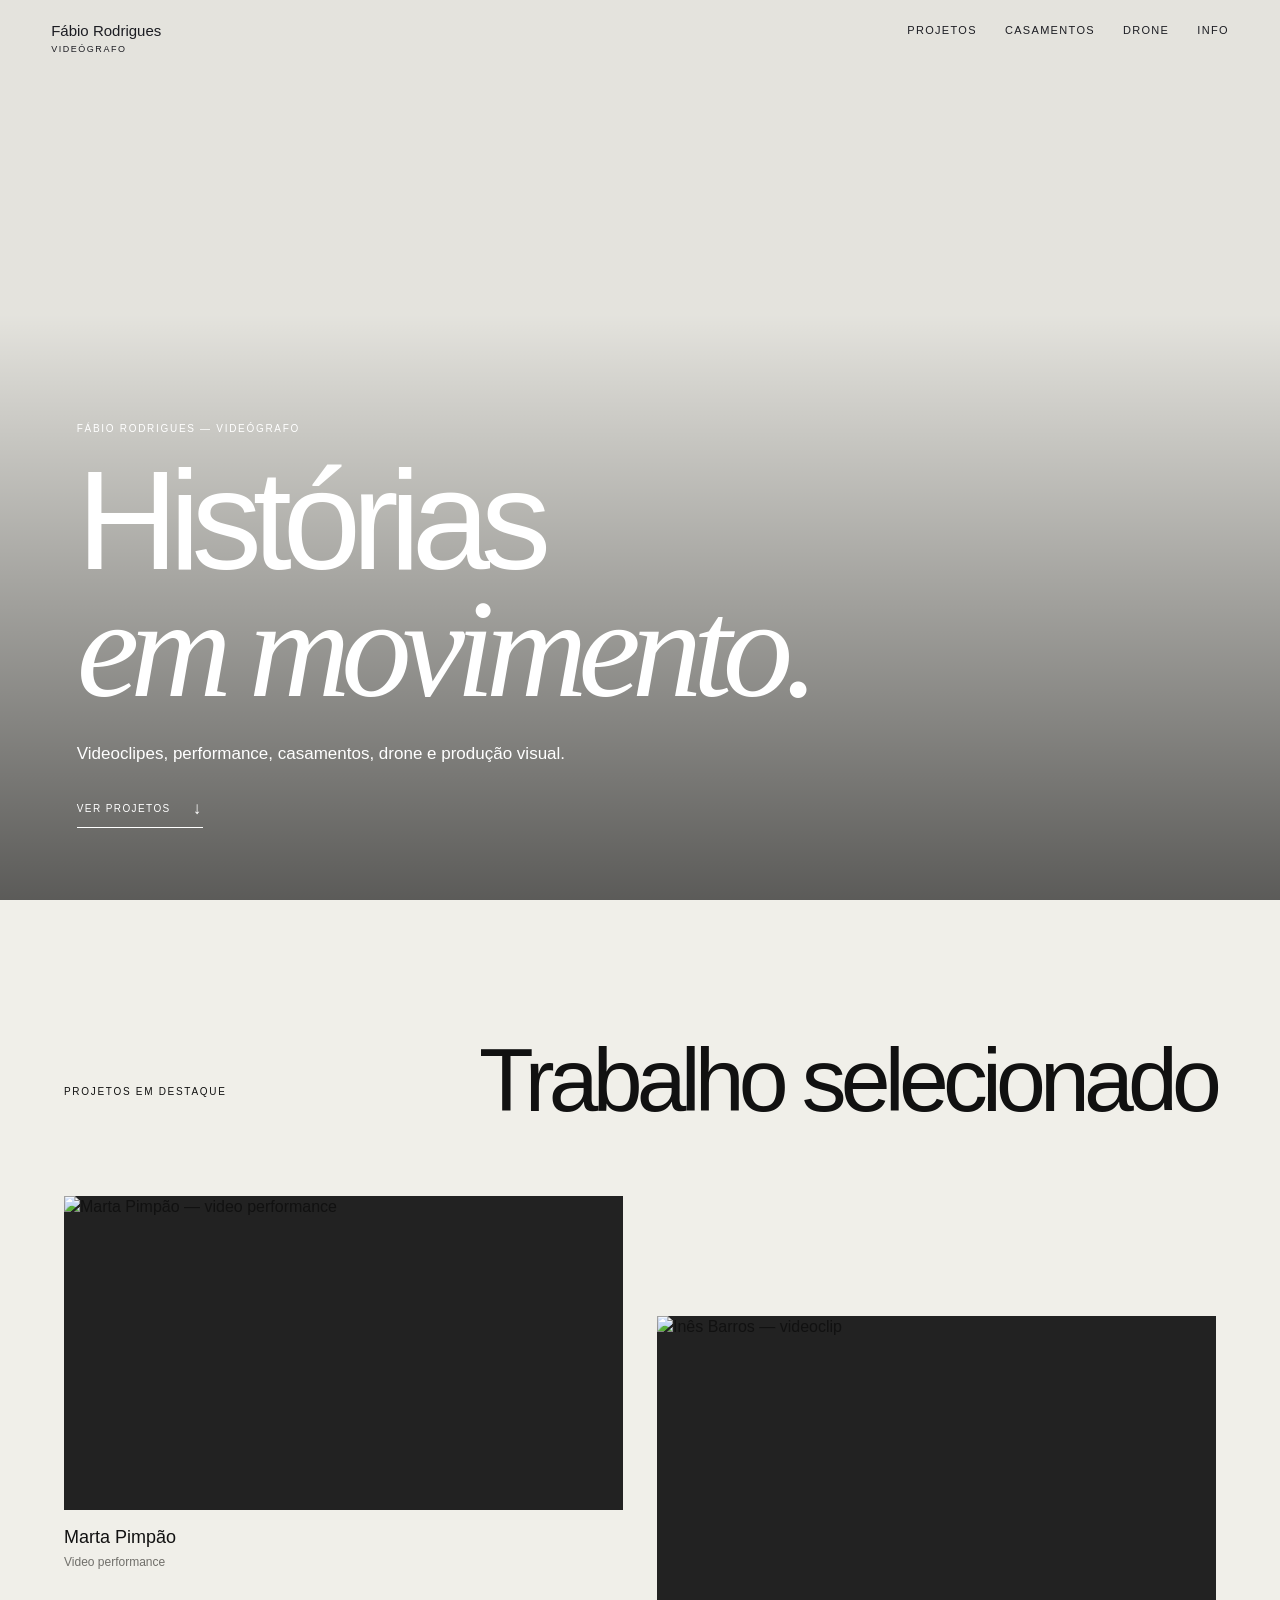
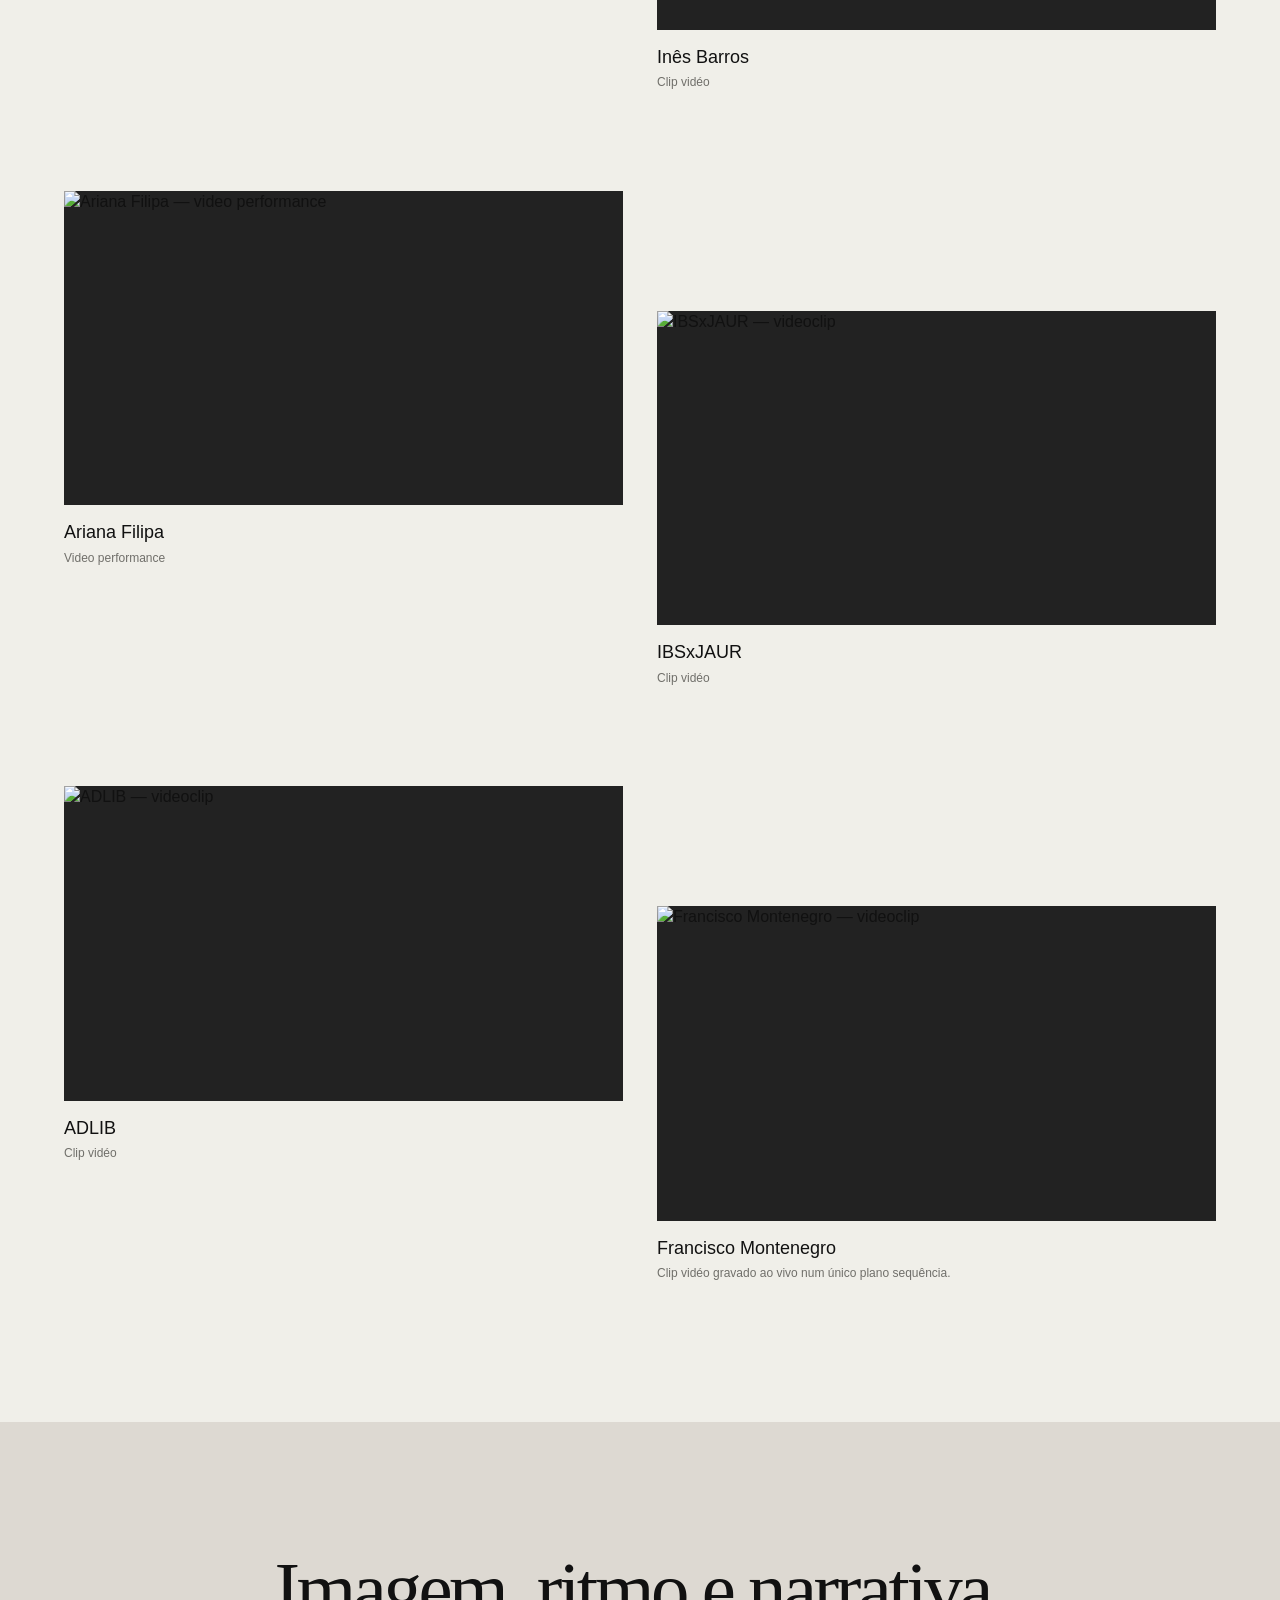
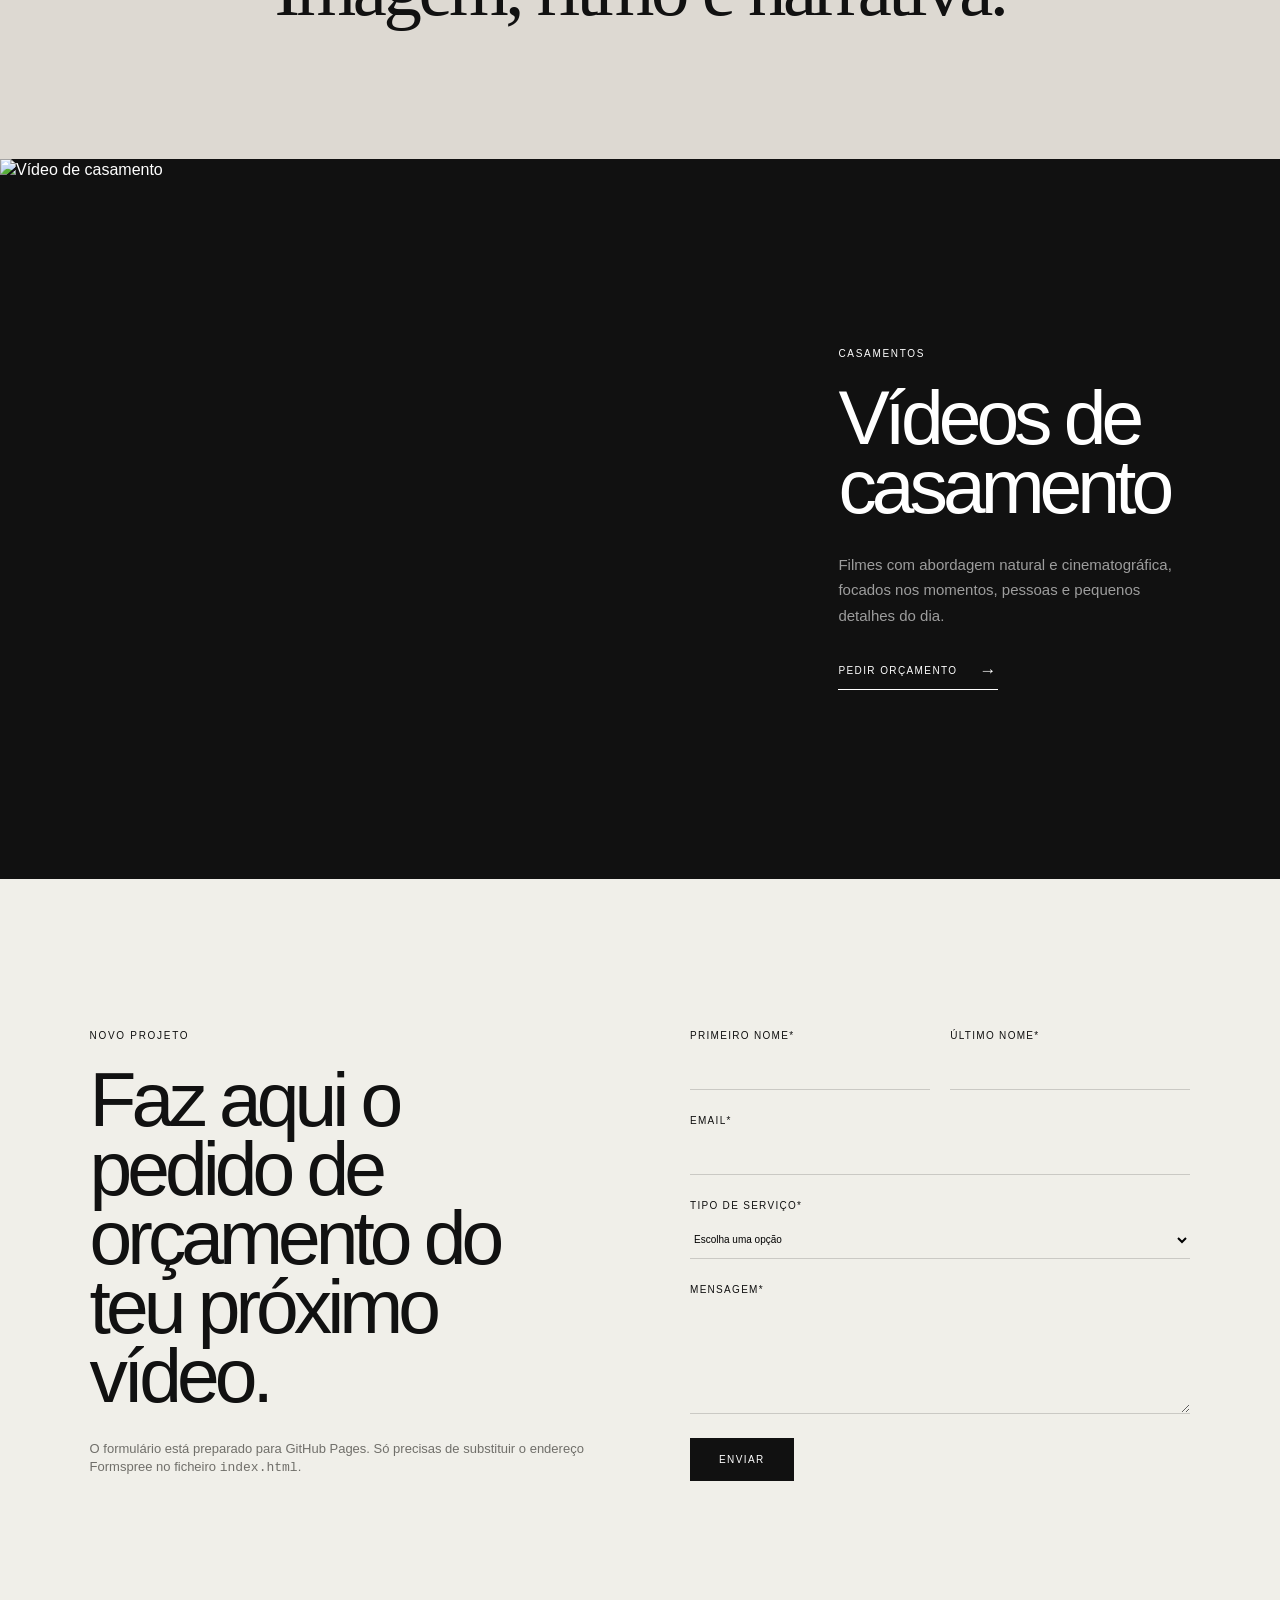
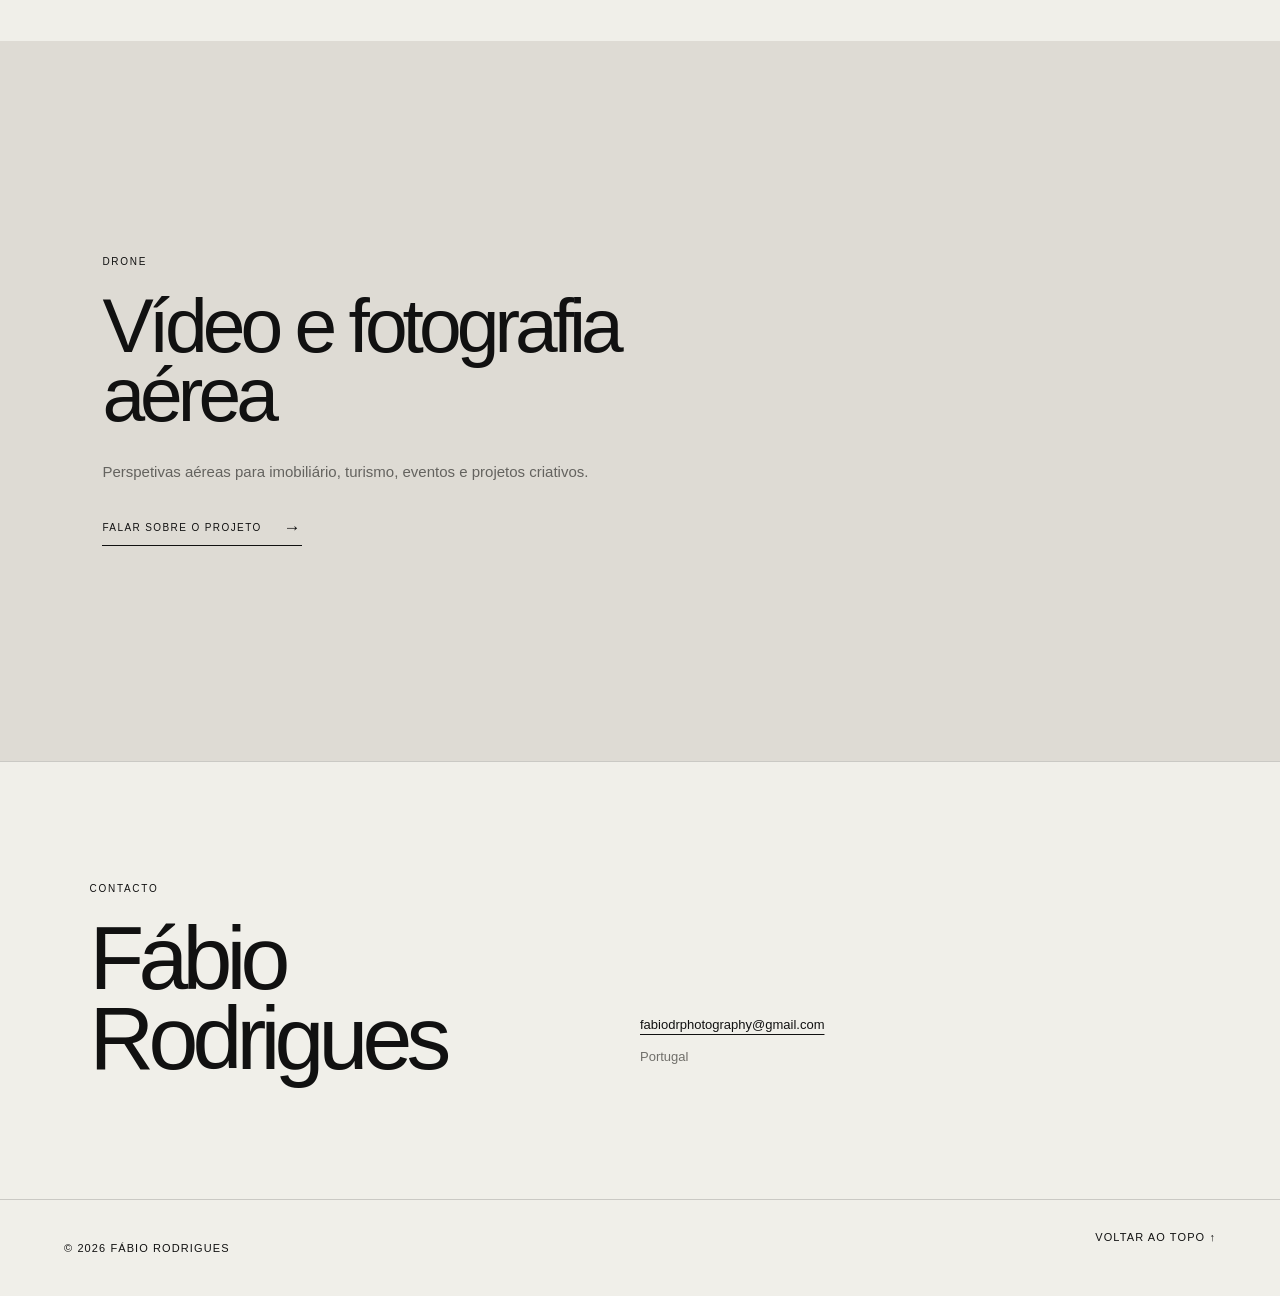
==== index.html @ bccacd93 "Add files via upload" ====
<!doctype html>
<html lang="pt">
<head>
  <meta charset="utf-8" />
  <meta name="viewport" content="width=device-width, initial-scale=1" />
  <meta name="description" content="Fábio Rodrigues — videógrafo e criador de conteúdos visuais." />
  <title>Fábio Rodrigues — Videógrafo</title>
  <link rel="stylesheet" href="assets/style.css" />
</head>
<body>
  <header class="site-header">
    <a class="brand" href="#top" aria-label="Fábio Rodrigues, início">
      <span>Fábio Rodrigues</span>
      <small>Videógrafo</small>
    </a>
    <button class="menu-toggle" aria-expanded="false" aria-label="Abrir menu">Menu</button>
    <nav class="nav" aria-label="Navegação principal">
      <a href="#projects">Projetos</a>
      <a href="#weddings">Casamentos</a>
      <a href="#drone">Drone</a>
      <a href="#info">Info</a>
    </nav>
  </header>

  <main id="top">
    <section class="hero">
      <div class="hero-media" role="img" aria-label="Imagem de destaque"></div>
      <div class="hero-overlay"></div>
      <div class="hero-copy">
        <p class="kicker">Fábio Rodrigues — Videógrafo</p>
        <h1>Histórias<br><em>em movimento.</em></h1>
        <p class="lead">Videoclipes, performance, casamentos, drone e produção visual.</p>
        <a class="arrow-link" href="#projects">Ver projetos <span>↓</span></a>
      </div>
    </section>

    <section class="section" id="projects">
      <div class="section-intro">
        <p class="kicker">Projetos em destaque</p>
        <h2>Trabalho selecionado</h2>
      </div>

      <div class="projects-grid">
        <article class="project-card">
          <a href="projects/marta-pimpao.html"><img src="https://static.wixstatic.com/media/f837dd_f10aa11c72df41f2b7e78cbe07110acb~mv2.jpg/v1/fill/w_980,h_551,al_c,q_85,enc_avif,quality_auto/danceposter_2.jpg" alt="Marta Pimpão — video performance" loading="lazy"></a>
          <div class="project-meta"><h3>Marta Pimpão</h3><p>Video performance</p></div>
        </article>

        <article class="project-card offset">
          <a href="projects/ines-barros.html"><img src="https://static.wixstatic.com/media/f837dd_8bc9c2d1e45c4d92a6ae3e2da017ebc8~mv2.jpg/v1/fill/w_980,h_551,al_c,q_85,enc_avif,quality_auto/Untitled_4_1_3.jpg" alt="Inês Barros — videoclip" loading="lazy"></a>
          <div class="project-meta"><h3>Inês Barros</h3><p>Clip vidéo</p></div>
        </article>

        <article class="project-card">
          <a href="projects/ariana.html"><img src="https://static.wixstatic.com/media/f837dd_0be737522e244d41b29b2e10b80c8cb0~mv2.jpg/v1/fill/w_980,h_517,al_c,q_85,enc_avif,quality_auto/ariana2.jpg" alt="Ariana Filipa — video performance" loading="lazy"></a>
          <div class="project-meta"><h3>Ariana Filipa</h3><p>Video performance</p></div>
        </article>

        <article class="project-card offset">
          <a href="projects/ibsxjaur.html"><img src="https://static.wixstatic.com/media/f837dd_e4c9c41f6bd54703b855f71c918c1dad~mv2.jpg/v1/fill/w_980,h_551,al_c,q_85,enc_avif,quality_auto/ibsxjaur2.jpg" alt="IBSxJAUR — videoclip" loading="lazy"></a>
          <div class="project-meta"><h3>IBSxJAUR</h3><p>Clip vidéo</p></div>
        </article>

        <article class="project-card">
          <a href="projects/adlib.html"><img src="https://static.wixstatic.com/media/f837dd_15294e754af449b793bbfe120b7760e0~mv2.jpg/v1/fill/w_980,h_551,al_c,q_85,enc_avif,quality_auto/Still%202024-11-05%20190110_5_20_17.jpg" alt="ADLIB — videoclip" loading="lazy"></a>
          <div class="project-meta"><h3>ADLIB</h3><p>Clip vidéo</p></div>
        </article>

        <article class="project-card offset">
          <a href="projects/francisco-montenegro.html"><img src="https://static.wixstatic.com/media/f837dd_4a66fb1ef2884fe6b79d0dfaefa20f96~mv2.jpg/v1/fill/w_980,h_551,al_c,q_85,enc_avif,quality_auto/Still%202024-09-24%20121033_1_3_7.jpg" alt="Francisco Montenegro — videoclip" loading="lazy"></a>
          <div class="project-meta"><h3>Francisco Montenegro</h3><p>Clip vidéo gravado ao vivo num único plano sequência.</p></div>
        </article>
      </div>
    </section>

    <section class="statement">
      <p>Imagem, ritmo e narrativa.</p>
    </section>

    <section class="split dark" id="weddings">
      <div class="split-media"><img src="https://static.wixstatic.com/media/f837dd_1fdccc7f5cf4486484de527c7f06bdea~mv2.jpg/v1/fill/w_980,h_551,al_c,q_85,enc_avif,quality_auto/1_4_2_1.jpg" alt="Vídeo de casamento" loading="lazy"></div>
      <div class="split-copy">
        <p class="kicker">Casamentos</p>
        <h2>Vídeos de casamento</h2>
        <p>Filmes com abordagem natural e cinematográfica, focados nos momentos, pessoas e pequenos detalhes do dia.</p>
        <a class="arrow-link" href="#contact">Pedir orçamento <span>→</span></a>
      </div>
    </section>

    <section class="contact" id="contact">
      <div>
        <p class="kicker">Novo projeto</p>
        <h2>Faz aqui o pedido de orçamento do teu próximo vídeo.</h2>
        <p class="muted">O formulário está preparado para GitHub Pages. Só precisas de substituir o endereço Formspree no ficheiro <code>index.html</code>.</p>
      </div>
      <form action="https://formspree.io/f/REPLACE_ME" method="POST">
        <div class="form-grid">
          <label>Primeiro nome*<input name="first_name" required></label>
          <label>Último nome*<input name="last_name" required></label>
        </div>
        <label>Email*<input name="email" type="email" required></label>
        <label>Tipo de serviço*
          <select name="service" required><option value="">Escolha uma opção</option><option>Videoclipe</option><option>Casamento</option><option>Drone</option><option>Fotografia</option><option>Outro</option></select>
        </label>
        <label>Mensagem*<textarea name="message" rows="6" required></textarea></label>
        <button type="submit">Enviar</button>
      </form>
    </section>

    <section class="split light" id="drone">
      <div class="split-copy">
        <p class="kicker">Drone</p>
        <h2>Vídeo e fotografia aérea</h2>
        <p>Perspetivas aéreas para imobiliário, turismo, eventos e projetos criativos.</p>
        <a class="arrow-link" href="#contact">Falar sobre o projeto <span>→</span></a>
      </div>
      <div class="split-media drone-media"></div>
    </section>

    <section class="info" id="info">
      <div><p class="kicker">Contacto</p><h2>Fábio Rodrigues</h2></div>
      <div class="info-details">
        <a href="mailto:fabiodrphotography@gmail.com">fabiodrphotography@gmail.com</a>
        <p>Portugal</p>
      </div>
    </section>
  </main>

  <footer>
    <p>© <span id="year"></span> Fábio Rodrigues</p>
    <a href="#top">Voltar ao topo ↑</a>
  </footer>
  <script src="assets/script.js"></script>
</body>
</html>
---- assets/style.css ----
:root{--bg:#f0efe9;--ink:#111;--muted:#706f6a;--line:rgba(17,17,17,.17);--max:1500px}*{box-sizing:border-box}html{scroll-behavior:smooth}body{margin:0;background:var(--bg);color:var(--ink);font-family:Arial,Helvetica,sans-serif;line-height:1.4}a{color:inherit;text-decoration:none}img{display:block;width:100%;height:100%;object-fit:cover}.site-header{position:fixed;top:0;left:0;width:100%;z-index:20;padding:23px 4vw;display:flex;justify-content:space-between;align-items:flex-start;color:#fff;mix-blend-mode:difference}.brand{display:flex;flex-direction:column;font-size:15px;line-height:1}.brand small{font-size:9px;letter-spacing:.17em;text-transform:uppercase;margin-top:7px}.nav{display:flex;gap:28px;font-size:11px;text-transform:uppercase;letter-spacing:.12em}.nav a:hover{opacity:.55}.menu-toggle{display:none;border:0;background:none;color:inherit;text-transform:uppercase;letter-spacing:.12em}.hero{position:relative;height:100svh;min-height:650px;color:#fff;display:flex;align-items:flex-end;overflow:hidden}.hero-media{position:absolute;inset:0;background:url('https://static.wixstatic.com/media/f837dd_e4c9c41f6bd54703b855f71c918c1dad~mv2.jpg/v1/fill/w_1920,h_1080,al_c,q_90,enc_avif,quality_auto/ibsxjaur2.jpg') center/cover no-repeat;transform:scale(1.02)}.hero-overlay{position:absolute;inset:0;background:linear-gradient(to top,rgba(0,0,0,.62),rgba(0,0,0,.05) 65%)}.hero-copy{position:relative;z-index:2;padding:0 6vw 8vh;max-width:1050px}.kicker{font-size:10px;text-transform:uppercase;letter-spacing:.17em;margin:0 0 22px}.hero h1,.section-intro h2,.split h2,.contact h2,.info h2{font-weight:500;letter-spacing:-.065em;line-height:.9;margin:0}.hero h1{font-size:clamp(64px,11vw,164px)}.hero h1 em{font-family:Georgia,serif;font-weight:400}.lead{font-size:17px;max-width:500px;margin:30px 0}.arrow-link{display:inline-flex;gap:22px;align-items:center;border-bottom:1px solid currentColor;padding:0 0 6px;font-size:10px;text-transform:uppercase;letter-spacing:.14em}.arrow-link span{font-size:17px}.section{max-width:var(--max);margin:auto;padding:140px 5vw}.section-intro{display:flex;justify-content:space-between;align-items:flex-end;gap:40px;margin-bottom:75px}.section-intro h2{font-size:clamp(52px,7vw,105px);max-width:900px}.projects-grid{display:grid;grid-template-columns:1fr 1fr;gap:100px 34px}.project-card a{display:block;aspect-ratio:16/9;overflow:hidden;background:#222}.project-card img{transition:transform .7s cubic-bezier(.2,.7,.2,1)}.project-card:hover img{transform:scale(1.025)}.project-card.offset{margin-top:120px}.project-meta{padding-top:15px}.project-meta h3{font-size:18px;font-weight:500;margin:0 0 4px}.project-meta p{font-size:12px;color:var(--muted);margin:0}.statement{padding:130px 7vw;background:#ddd9d2;text-align:center}.statement p{font:400 clamp(38px,6vw,88px)/1 Georgia,serif;letter-spacing:-.045em;margin:0}.split{min-height:720px;display:grid;grid-template-columns:1.15fr .85fr}.split.dark{background:#111;color:#fff}.split.light{background:#dedbd4}.split-media{min-height:600px}.split-copy{padding:10vw 8vw;align-self:center}.split h2{font-size:clamp(52px,6vw,92px)}.split-copy>p:not(.kicker){font-size:15px;line-height:1.7;max-width:500px;margin:30px 0;color:#9d9d9d}.split.light .split-copy>p:not(.kicker){color:#64635f}.drone-media{background:url('https://static.wixstatic.com/media/f837dd_17b5b2cf69334fa78a07416379df18b1f000.jpg/v1/fill/w_1600,h_900,al_c,q_85,enc_avif,quality_auto/f837dd_17b5b2cf69334fa78a07416379df18b1f000.jpg') center/cover no-repeat}.contact{max-width:var(--max);margin:auto;padding:150px 7vw;display:grid;grid-template-columns:1fr 1fr;gap:100px}.contact h2{font-size:clamp(48px,6vw,90px)}.muted{color:var(--muted);max-width:600px;margin-top:30px;font-size:13px}.contact form{display:grid;gap:24px;align-self:start}.form-grid{display:grid;grid-template-columns:1fr 1fr;gap:20px}label{display:grid;gap:8px;font-size:10px;text-transform:uppercase;letter-spacing:.13em}input,select,textarea{width:100%;border:0;border-bottom:1px solid var(--line);background:transparent;padding:12px 0;font:inherit;outline:none;border-radius:0}input:focus,select:focus,textarea:focus{border-bottom-color:#111}textarea{resize:vertical}button[type=submit]{justify-self:start;border:1px solid #111;background:#111;color:#fff;padding:15px 28px;text-transform:uppercase;letter-spacing:.14em;font-size:10px;cursor:pointer}.info{padding:120px 7vw;display:grid;grid-template-columns:1fr 1fr;border-top:1px solid var(--line)}.info h2{font-size:clamp(52px,7vw,100px)}.info-details{align-self:end;font-size:13px}.info-details a{text-decoration:underline;text-underline-offset:5px}.info-details p{color:var(--muted)}footer{padding:30px 5vw;border-top:1px solid var(--line);display:flex;justify-content:space-between;font-size:11px;text-transform:uppercase;letter-spacing:.1em}@media(max-width:800px){.site-header{padding:18px 5vw}.menu-toggle{display:block}.nav{display:none;position:absolute;right:5vw;top:58px;flex-direction:column;background:#111;color:#fff;padding:18px;mix-blend-mode:normal}.nav.open{display:flex}.hero-copy{padding:0 5vw 7vh}.hero h1{font-size:clamp(57px,18vw,95px)}.section{padding:90px 5vw}.section-intro{display:block;margin-bottom:45px}.section-intro h2{margin-top:20px}.projects-grid{grid-template-columns:1fr;gap:55px}.project-card.offset{margin-top:0}.split{grid-template-columns:1fr}.split-media{min-height:55vh}.split-copy{padding:80px 7vw}.contact{grid-template-columns:1fr;gap:65px;padding:90px 7vw}.form-grid{grid-template-columns:1fr}.info{grid-template-columns:1fr;gap:45px;padding:80px 7vw}footer{flex-direction:column;gap:10px}}
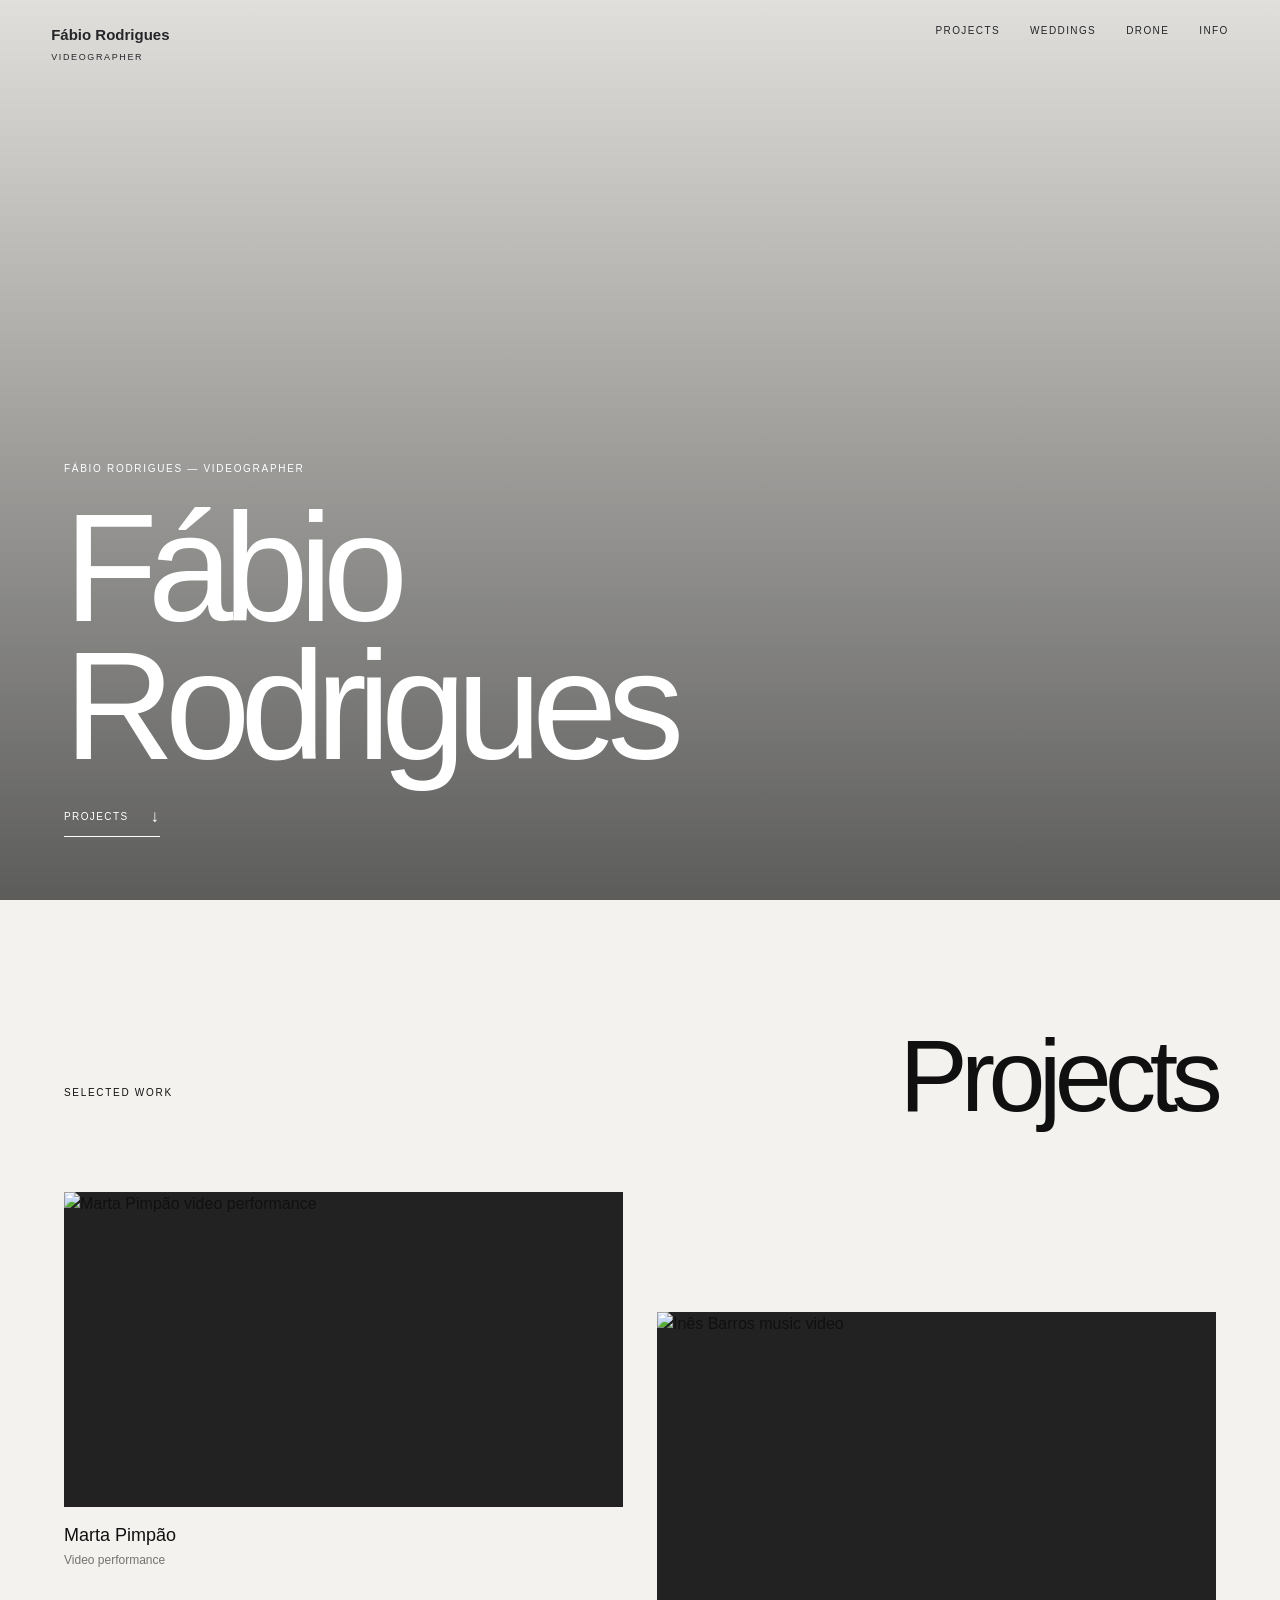
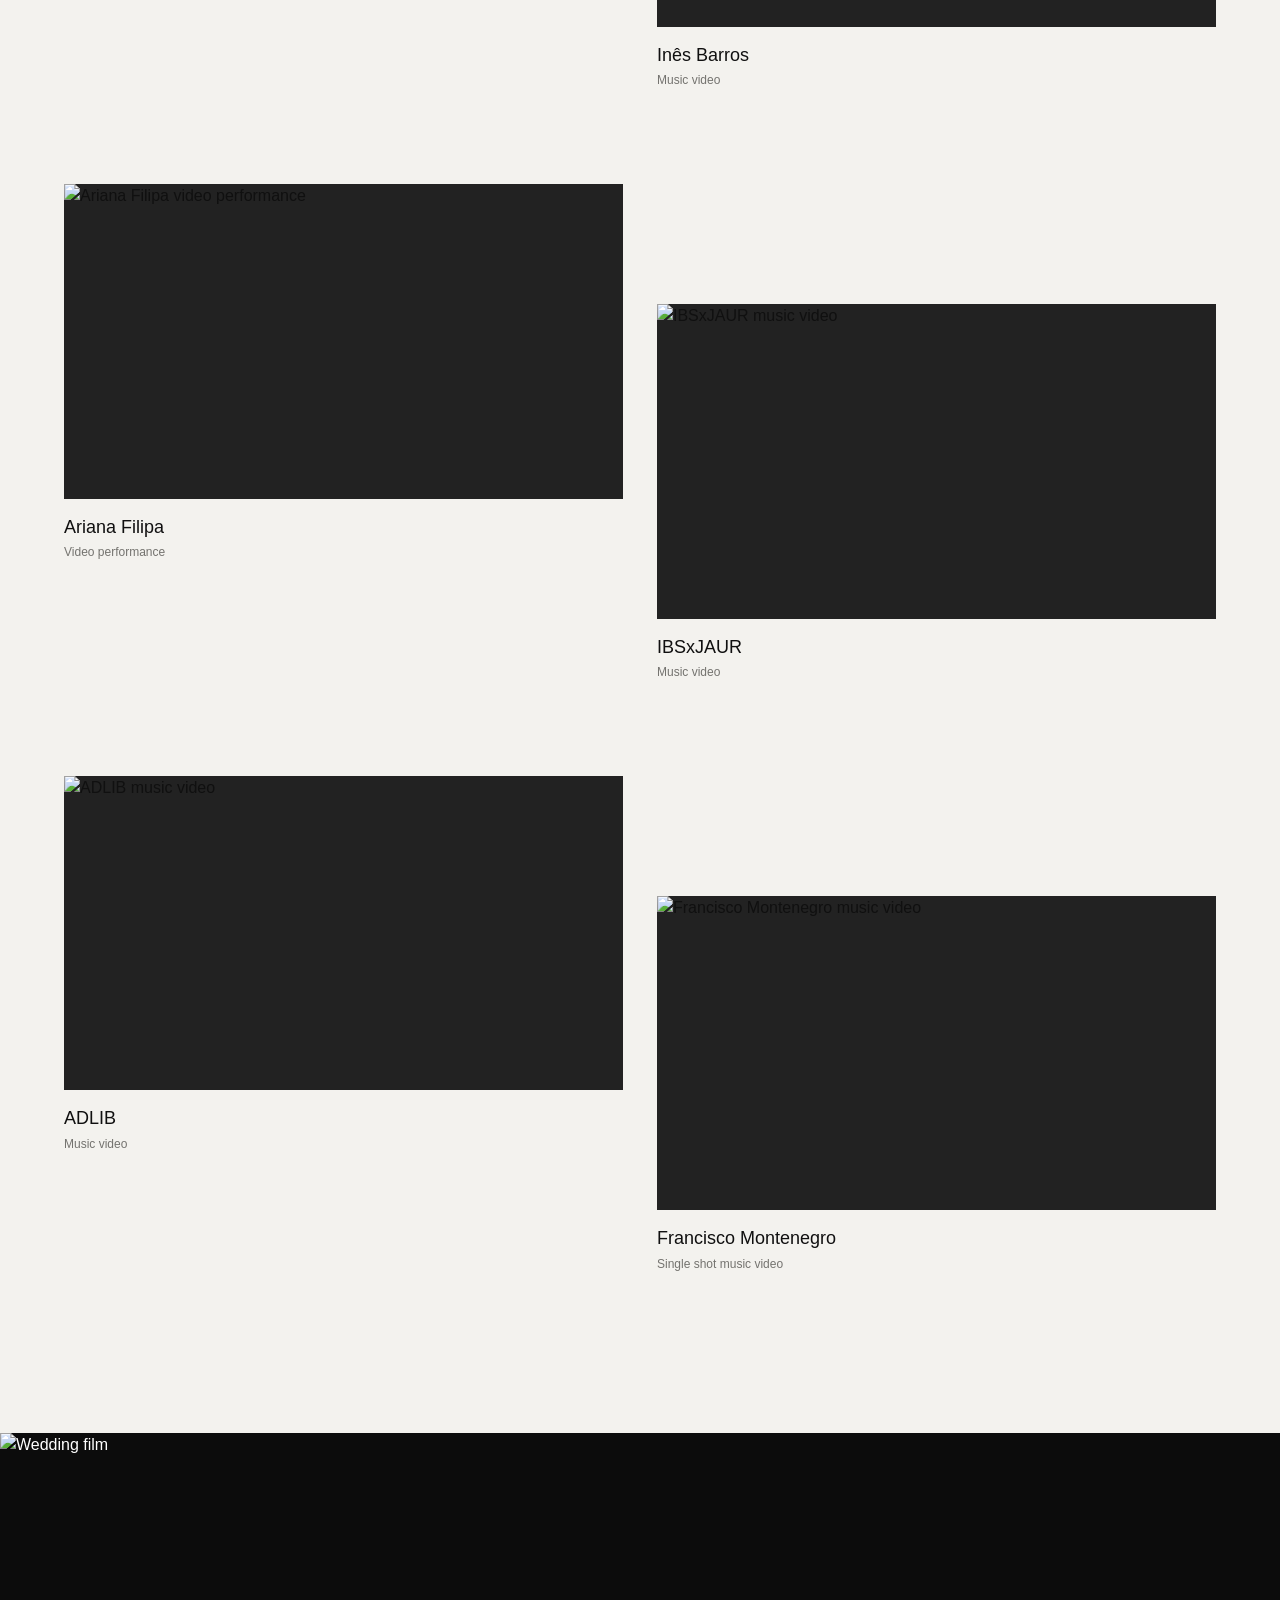
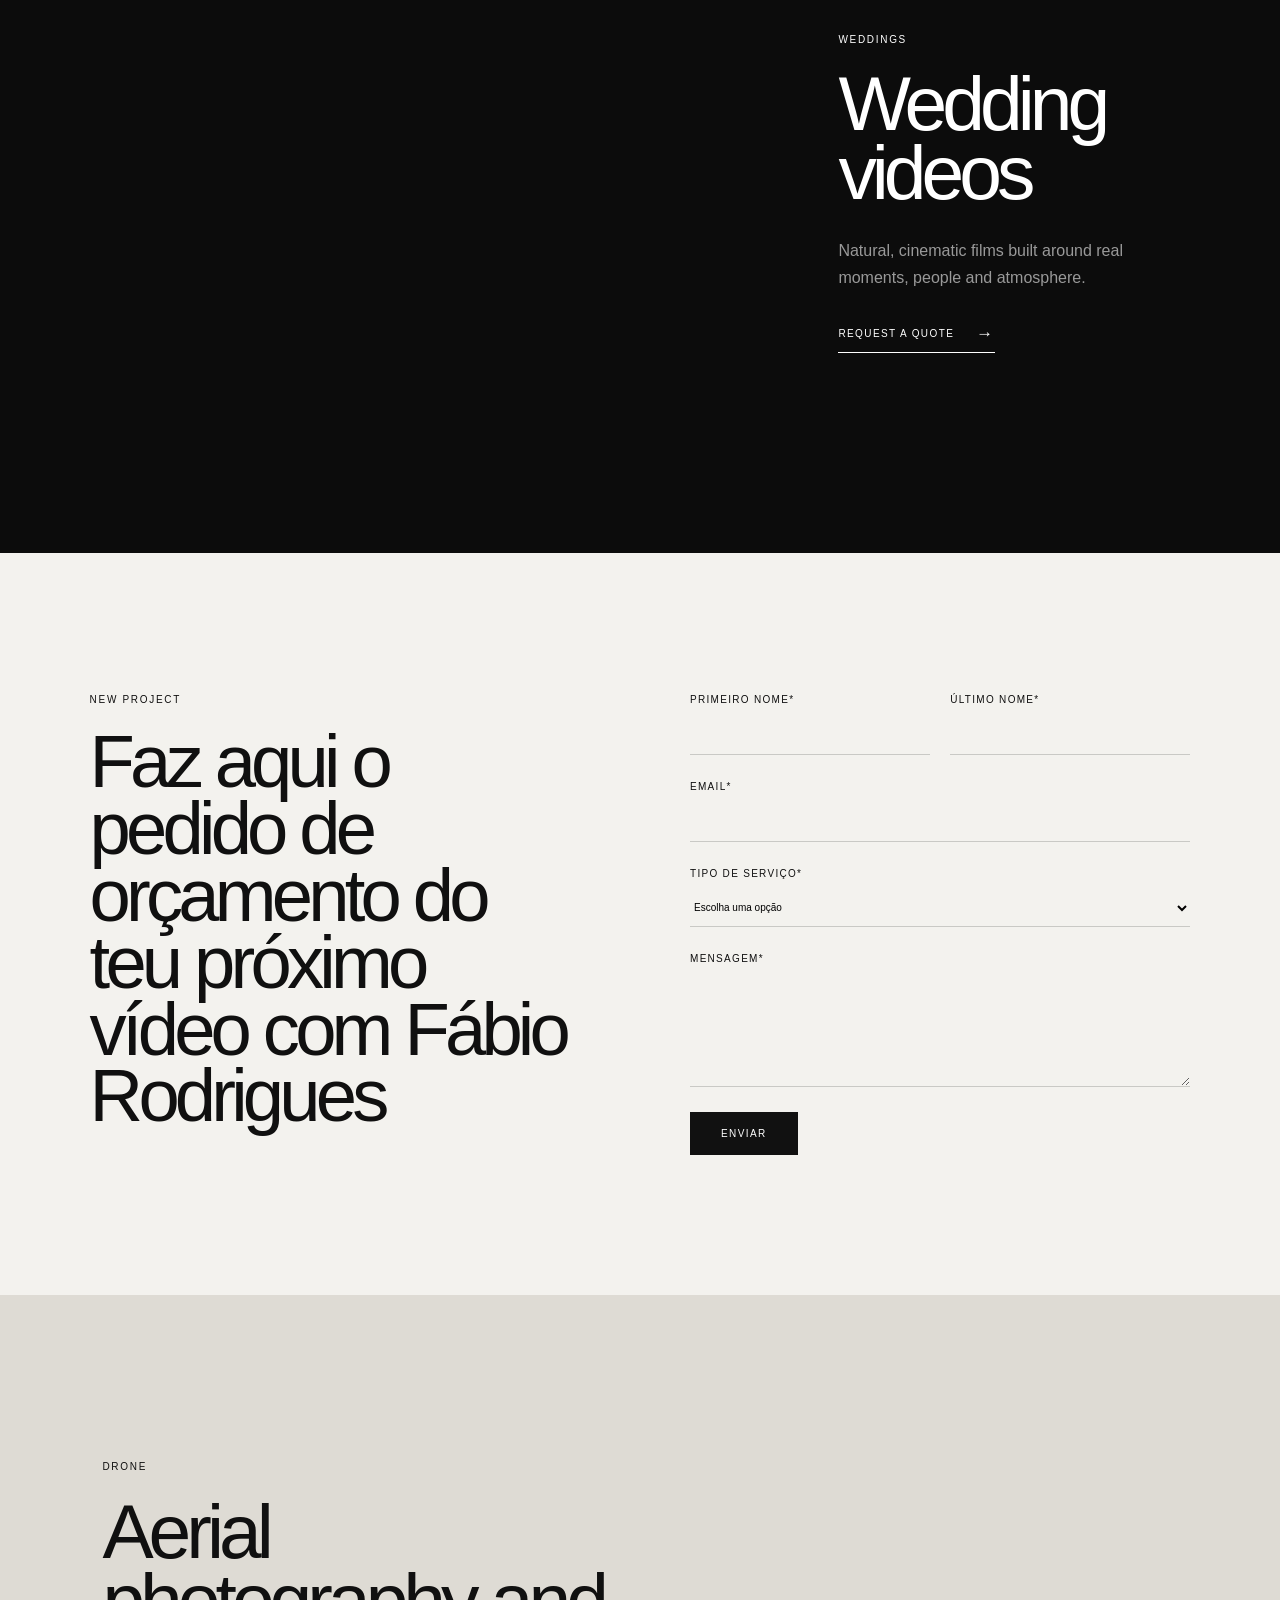
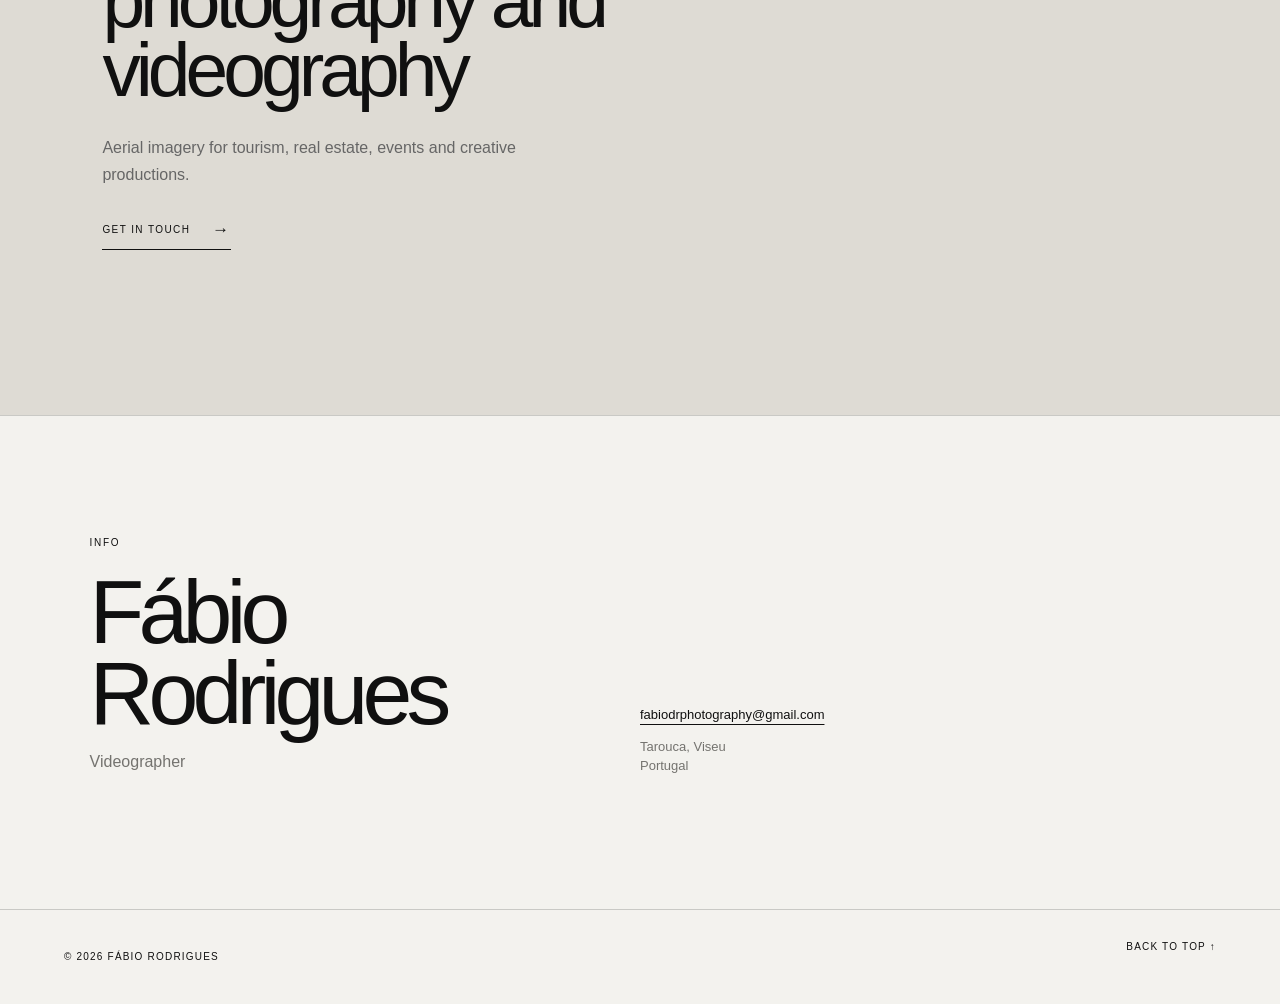
==== commit 1f00b1a0: "Add files via upload" ====
--- a/index.html
+++ b/index.html
@@ -1,135 +1,149 @@
 <!doctype html>
-<html lang="pt">
+<html lang="en">
 <head>
-  <meta charset="utf-8" />
-  <meta name="viewport" content="width=device-width, initial-scale=1" />
-  <meta name="description" content="Fábio Rodrigues — videógrafo e criador de conteúdos visuais." />
-  <title>Fábio Rodrigues — Videógrafo</title>
-  <link rel="stylesheet" href="assets/style.css" />
+  <meta charset="utf-8">
+  <meta name="viewport" content="width=device-width, initial-scale=1">
+  <meta name="description" content="Fábio Rodrigues — professional videographer. Music videos, performance, weddings and aerial imagery.">
+  <meta name="theme-color" content="#0b0b0b">
+  <title>Fábio Rodrigues — Videographer</title>
+  <link rel="stylesheet" href="assets/style.css">
 </head>
 <body>
-  <header class="site-header">
-    <a class="brand" href="#top" aria-label="Fábio Rodrigues, início">
-      <span>Fábio Rodrigues</span>
-      <small>Videógrafo</small>
-    </a>
-    <button class="menu-toggle" aria-expanded="false" aria-label="Abrir menu">Menu</button>
-    <nav class="nav" aria-label="Navegação principal">
-      <a href="#projects">Projetos</a>
-      <a href="#weddings">Casamentos</a>
-      <a href="#drone">Drone</a>
-      <a href="#info">Info</a>
-    </nav>
-  </header>
+<header class="site-header">
+  <a class="brand" href="#top"><strong>Fábio Rodrigues</strong><span>Videographer</span></a>
+  <button class="menu-toggle" type="button" aria-label="Open menu" aria-expanded="false">Menu</button>
+  <nav class="nav">
+    <a href="#projects">Projects</a>
+    <a href="#weddings">Weddings</a>
+    <a href="#drone">Drone</a>
+    <a href="#info">Info</a>
+  </nav>
+</header>
 
-  <main id="top">
-    <section class="hero">
-      <div class="hero-media" role="img" aria-label="Imagem de destaque"></div>
-      <div class="hero-overlay"></div>
-      <div class="hero-copy">
-        <p class="kicker">Fábio Rodrigues — Videógrafo</p>
-        <h1>Histórias<br><em>em movimento.</em></h1>
-        <p class="lead">Videoclipes, performance, casamentos, drone e produção visual.</p>
-        <a class="arrow-link" href="#projects">Ver projetos <span>↓</span></a>
+<main id="top">
+  <section class="hero">
+    <div class="hero-media"></div>
+    <div class="hero-shade"></div>
+    <div class="hero-title">
+      <p class="eyebrow">Fábio Rodrigues — Videographer</p>
+      <h1>Fábio<br>Rodrigues</h1>
+      <a href="#projects" class="line-link">Projects <span>↓</span></a>
+    </div>
+  </section>
+
+  <section class="section projects" id="projects">
+    <div class="section-head">
+      <p class="eyebrow">Selected work</p>
+      <h2>Projects</h2>
+    </div>
+
+    <div class="project-grid">
+      <article class="project">
+        <a href="projects/marta-pimpao.html" class="project-image">
+          <img src="https://static.wixstatic.com/media/f837dd_f10aa11c72df41f2b7e78cbe07110acb~mv2.jpg/v1/fill/w_980,h_551,al_c,q_85,enc_avif,quality_auto/danceposter_2.jpg" alt="Marta Pimpão video performance">
+        </a>
+        <div class="meta"><h3>Marta Pimpão</h3><p>Video performance</p></div>
+      </article>
+
+      <article class="project project-offset">
+        <a href="projects/ines-barros.html" class="project-image">
+          <img src="https://static.wixstatic.com/media/f837dd_8bc9c2d1e45c4d92a6ae3e2da017ebc8~mv2.jpg/v1/fill/w_980,h_551,al_c,q_85,enc_avif,quality_auto/Untitled_4_1_3.jpg" alt="Inês Barros music video">
+        </a>
+        <div class="meta"><h3>Inês Barros</h3><p>Music video</p></div>
+      </article>
+
+      <article class="project">
+        <a href="projects/ariana.html" class="project-image">
+          <img src="https://static.wixstatic.com/media/f837dd_0be737522e244d41b29b2e10b80c8cb0~mv2.jpg/v1/fill/w_980,h_517,al_c,q_85,enc_avif,quality_auto/ariana2.jpg" alt="Ariana Filipa video performance">
+        </a>
+        <div class="meta"><h3>Ariana Filipa</h3><p>Video performance</p></div>
+      </article>
+
+      <article class="project project-offset">
+        <a href="projects/ibsxjaur.html" class="project-image">
+          <img src="https://static.wixstatic.com/media/f837dd_e4c9c41f6bd54703b855f71c918c1dad~mv2.jpg/v1/fill/w_980,h_551,al_c,q_85,enc_avif,quality_auto/ibsxjaur2.jpg" alt="IBSxJAUR music video">
+        </a>
+        <div class="meta"><h3>IBSxJAUR</h3><p>Music video</p></div>
+      </article>
+
+      <article class="project">
+        <a href="projects/adlib.html" class="project-image">
+          <img src="https://static.wixstatic.com/media/f837dd_15294e754af449b793bbfe120b7760e0~mv2.jpg/v1/fill/w_980,h_551,al_c,q_85,enc_avif,quality_auto/Still%202024-11-05%20190110_5_20_17.jpg" alt="ADLIB music video">
+        </a>
+        <div class="meta"><h3>ADLIB</h3><p>Music video</p></div>
+      </article>
+
+      <article class="project project-offset">
+        <a href="projects/francisco-montenegro.html" class="project-image">
+          <img src="https://static.wixstatic.com/media/f837dd_4a66fb1ef2884fe6b79d0dfaefa20f96~mv2.jpg/v1/fill/w_980,h_551,al_c,q_85,enc_avif,quality_auto/Still%202024-09-24%20121033_1_3_7.jpg" alt="Francisco Montenegro music video">
+        </a>
+        <div class="meta"><h3>Francisco Montenegro</h3><p>Single shot music video</p></div>
+      </article>
+    </div>
+  </section>
+
+  <section class="wide-section dark" id="weddings">
+    <div class="wide-image">
+      <img src="https://static.wixstatic.com/media/f837dd_1fdccc7f5cf4486484de527c7f06bdea~mv2.jpg/v1/fill/w_980,h_551,al_c,q_85,enc_avif,quality_auto/1_4_2_1.jpg" alt="Wedding film">
+    </div>
+    <div class="wide-copy">
+      <p class="eyebrow">Weddings</p>
+      <h2>Wedding videos</h2>
+      <p>Natural, cinematic films built around real moments, people and atmosphere.</p>
+      <a href="#contact" class="line-link">Request a quote <span>→</span></a>
+    </div>
+  </section>
+
+  <section class="quote-section" id="contact">
+    <div class="quote-title">
+      <p class="eyebrow">New project</p>
+      <h2>Faz aqui o pedido de orçamento do teu próximo vídeo com Fábio Rodrigues</h2>
+    </div>
+    <form action="https://formspree.io/f/REPLACE_ME" method="POST">
+      <div class="two-cols">
+        <label>Primeiro nome*<input name="first_name" required></label>
+        <label>Último nome*<input name="last_name" required></label>
       </div>
-    </section>
+      <label>Email*<input name="email" type="email" required></label>
+      <label>Tipo de serviço*
+        <select name="service" required>
+          <option value="">Escolha uma opção</option>
+          <option>Videoclipe</option>
+          <option>Casamento</option>
+          <option>Drone</option>
+          <option>Fotografia</option>
+          <option>Outro</option>
+        </select>
+      </label>
+      <label>Mensagem*<textarea name="message" rows="6" required></textarea></label>
+      <button type="submit">Enviar</button>
+    </form>
+  </section>
 
-    <section class="section" id="projects">
-      <div class="section-intro">
-        <p class="kicker">Projetos em destaque</p>
-        <h2>Trabalho selecionado</h2>
-      </div>
+  <section class="wide-section light" id="drone">
+    <div class="wide-copy">
+      <p class="eyebrow">Drone</p>
+      <h2>Aerial photography and videography</h2>
+      <p>Aerial imagery for tourism, real estate, events and creative productions.</p>
+      <a href="#contact" class="line-link">Get in touch <span>→</span></a>
+    </div>
+    <div class="drone-image"></div>
+  </section>
 
-      <div class="projects-grid">
-        <article class="project-card">
-          <a href="projects/marta-pimpao.html"><img src="https://static.wixstatic.com/media/f837dd_f10aa11c72df41f2b7e78cbe07110acb~mv2.jpg/v1/fill/w_980,h_551,al_c,q_85,enc_avif,quality_auto/danceposter_2.jpg" alt="Marta Pimpão — video performance" loading="lazy"></a>
-          <div class="project-meta"><h3>Marta Pimpão</h3><p>Video performance</p></div>
-        </article>
+  <section class="info" id="info">
+    <div><p class="eyebrow">Info</p><h2>Fábio Rodrigues</h2><p class="role">Videographer</p></div>
+    <div class="contact-details">
+      <a href="mailto:fabiodrphotography@gmail.com">fabiodrphotography@gmail.com</a>
+      <p>Tarouca, Viseu<br>Portugal</p>
+    </div>
+  </section>
+</main>
 
-        <article class="project-card offset">
-          <a href="projects/ines-barros.html"><img src="https://static.wixstatic.com/media/f837dd_8bc9c2d1e45c4d92a6ae3e2da017ebc8~mv2.jpg/v1/fill/w_980,h_551,al_c,q_85,enc_avif,quality_auto/Untitled_4_1_3.jpg" alt="Inês Barros — videoclip" loading="lazy"></a>
-          <div class="project-meta"><h3>Inês Barros</h3><p>Clip vidéo</p></div>
-        </article>
+<footer>
+  <p>© <span id="year"></span> Fábio Rodrigues</p>
+  <a href="#top">Back to top ↑</a>
+</footer>
 
-        <article class="project-card">
-          <a href="projects/ariana.html"><img src="https://static.wixstatic.com/media/f837dd_0be737522e244d41b29b2e10b80c8cb0~mv2.jpg/v1/fill/w_980,h_517,al_c,q_85,enc_avif,quality_auto/ariana2.jpg" alt="Ariana Filipa — video performance" loading="lazy"></a>
-          <div class="project-meta"><h3>Ariana Filipa</h3><p>Video performance</p></div>
-        </article>
-
-        <article class="project-card offset">
-          <a href="projects/ibsxjaur.html"><img src="https://static.wixstatic.com/media/f837dd_e4c9c41f6bd54703b855f71c918c1dad~mv2.jpg/v1/fill/w_980,h_551,al_c,q_85,enc_avif,quality_auto/ibsxjaur2.jpg" alt="IBSxJAUR — videoclip" loading="lazy"></a>
-          <div class="project-meta"><h3>IBSxJAUR</h3><p>Clip vidéo</p></div>
-        </article>
-
-        <article class="project-card">
-          <a href="projects/adlib.html"><img src="https://static.wixstatic.com/media/f837dd_15294e754af449b793bbfe120b7760e0~mv2.jpg/v1/fill/w_980,h_551,al_c,q_85,enc_avif,quality_auto/Still%202024-11-05%20190110_5_20_17.jpg" alt="ADLIB — videoclip" loading="lazy"></a>
-          <div class="project-meta"><h3>ADLIB</h3><p>Clip vidéo</p></div>
-        </article>
-
-        <article class="project-card offset">
-          <a href="projects/francisco-montenegro.html"><img src="https://static.wixstatic.com/media/f837dd_4a66fb1ef2884fe6b79d0dfaefa20f96~mv2.jpg/v1/fill/w_980,h_551,al_c,q_85,enc_avif,quality_auto/Still%202024-09-24%20121033_1_3_7.jpg" alt="Francisco Montenegro — videoclip" loading="lazy"></a>
-          <div class="project-meta"><h3>Francisco Montenegro</h3><p>Clip vidéo gravado ao vivo num único plano sequência.</p></div>
-        </article>
-      </div>
-    </section>
-
-    <section class="statement">
-      <p>Imagem, ritmo e narrativa.</p>
-    </section>
-
-    <section class="split dark" id="weddings">
-      <div class="split-media"><img src="https://static.wixstatic.com/media/f837dd_1fdccc7f5cf4486484de527c7f06bdea~mv2.jpg/v1/fill/w_980,h_551,al_c,q_85,enc_avif,quality_auto/1_4_2_1.jpg" alt="Vídeo de casamento" loading="lazy"></div>
-      <div class="split-copy">
-        <p class="kicker">Casamentos</p>
-        <h2>Vídeos de casamento</h2>
-        <p>Filmes com abordagem natural e cinematográfica, focados nos momentos, pessoas e pequenos detalhes do dia.</p>
-        <a class="arrow-link" href="#contact">Pedir orçamento <span>→</span></a>
-      </div>
-    </section>
-
-    <section class="contact" id="contact">
-      <div>
-        <p class="kicker">Novo projeto</p>
-        <h2>Faz aqui o pedido de orçamento do teu próximo vídeo.</h2>
-        <p class="muted">O formulário está preparado para GitHub Pages. Só precisas de substituir o endereço Formspree no ficheiro <code>index.html</code>.</p>
-      </div>
-      <form action="https://formspree.io/f/REPLACE_ME" method="POST">
-        <div class="form-grid">
-          <label>Primeiro nome*<input name="first_name" required></label>
-          <label>Último nome*<input name="last_name" required></label>
-        </div>
-        <label>Email*<input name="email" type="email" required></label>
-        <label>Tipo de serviço*
-          <select name="service" required><option value="">Escolha uma opção</option><option>Videoclipe</option><option>Casamento</option><option>Drone</option><option>Fotografia</option><option>Outro</option></select>
-        </label>
-        <label>Mensagem*<textarea name="message" rows="6" required></textarea></label>
-        <button type="submit">Enviar</button>
-      </form>
-    </section>
-
-    <section class="split light" id="drone">
-      <div class="split-copy">
-        <p class="kicker">Drone</p>
-        <h2>Vídeo e fotografia aérea</h2>
-        <p>Perspetivas aéreas para imobiliário, turismo, eventos e projetos criativos.</p>
-        <a class="arrow-link" href="#contact">Falar sobre o projeto <span>→</span></a>
-      </div>
-      <div class="split-media drone-media"></div>
-    </section>
-
-    <section class="info" id="info">
-      <div><p class="kicker">Contacto</p><h2>Fábio Rodrigues</h2></div>
-      <div class="info-details">
-        <a href="mailto:fabiodrphotography@gmail.com">fabiodrphotography@gmail.com</a>
-        <p>Portugal</p>
-      </div>
-    </section>
-  </main>
-
-  <footer>
-    <p>© <span id="year"></span> Fábio Rodrigues</p>
-    <a href="#top">Voltar ao topo ↑</a>
-  </footer>
-  <script src="assets/script.js"></script>
+<script src="assets/script.js"></script>
 </body>
 </html>
--- a/assets/style.css
+++ b/assets/style.css
@@ -1 +1,103 @@
-:root{--bg:#f0efe9;--ink:#111;--muted:#706f6a;--line:rgba(17,17,17,.17);--max:1500px}*{box-sizing:border-box}html{scroll-behavior:smooth}body{margin:0;background:var(--bg);color:var(--ink);font-family:Arial,Helvetica,sans-serif;line-height:1.4}a{color:inherit;text-decoration:none}img{display:block;width:100%;height:100%;object-fit:cover}.site-header{position:fixed;top:0;left:0;width:100%;z-index:20;padding:23px 4vw;display:flex;justify-content:space-between;align-items:flex-start;color:#fff;mix-blend-mode:difference}.brand{display:flex;flex-direction:column;font-size:15px;line-height:1}.brand small{font-size:9px;letter-spacing:.17em;text-transform:uppercase;margin-top:7px}.nav{display:flex;gap:28px;font-size:11px;text-transform:uppercase;letter-spacing:.12em}.nav a:hover{opacity:.55}.menu-toggle{display:none;border:0;background:none;color:inherit;text-transform:uppercase;letter-spacing:.12em}.hero{position:relative;height:100svh;min-height:650px;color:#fff;display:flex;align-items:flex-end;overflow:hidden}.hero-media{position:absolute;inset:0;background:url('https://static.wixstatic.com/media/f837dd_e4c9c41f6bd54703b855f71c918c1dad~mv2.jpg/v1/fill/w_1920,h_1080,al_c,q_90,enc_avif,quality_auto/ibsxjaur2.jpg') center/cover no-repeat;transform:scale(1.02)}.hero-overlay{position:absolute;inset:0;background:linear-gradient(to top,rgba(0,0,0,.62),rgba(0,0,0,.05) 65%)}.hero-copy{position:relative;z-index:2;padding:0 6vw 8vh;max-width:1050px}.kicker{font-size:10px;text-transform:uppercase;letter-spacing:.17em;margin:0 0 22px}.hero h1,.section-intro h2,.split h2,.contact h2,.info h2{font-weight:500;letter-spacing:-.065em;line-height:.9;margin:0}.hero h1{font-size:clamp(64px,11vw,164px)}.hero h1 em{font-family:Georgia,serif;font-weight:400}.lead{font-size:17px;max-width:500px;margin:30px 0}.arrow-link{display:inline-flex;gap:22px;align-items:center;border-bottom:1px solid currentColor;padding:0 0 6px;font-size:10px;text-transform:uppercase;letter-spacing:.14em}.arrow-link span{font-size:17px}.section{max-width:var(--max);margin:auto;padding:140px 5vw}.section-intro{display:flex;justify-content:space-between;align-items:flex-end;gap:40px;margin-bottom:75px}.section-intro h2{font-size:clamp(52px,7vw,105px);max-width:900px}.projects-grid{display:grid;grid-template-columns:1fr 1fr;gap:100px 34px}.project-card a{display:block;aspect-ratio:16/9;overflow:hidden;background:#222}.project-card img{transition:transform .7s cubic-bezier(.2,.7,.2,1)}.project-card:hover img{transform:scale(1.025)}.project-card.offset{margin-top:120px}.project-meta{padding-top:15px}.project-meta h3{font-size:18px;font-weight:500;margin:0 0 4px}.project-meta p{font-size:12px;color:var(--muted);margin:0}.statement{padding:130px 7vw;background:#ddd9d2;text-align:center}.statement p{font:400 clamp(38px,6vw,88px)/1 Georgia,serif;letter-spacing:-.045em;margin:0}.split{min-height:720px;display:grid;grid-template-columns:1.15fr .85fr}.split.dark{background:#111;color:#fff}.split.light{background:#dedbd4}.split-media{min-height:600px}.split-copy{padding:10vw 8vw;align-self:center}.split h2{font-size:clamp(52px,6vw,92px)}.split-copy>p:not(.kicker){font-size:15px;line-height:1.7;max-width:500px;margin:30px 0;color:#9d9d9d}.split.light .split-copy>p:not(.kicker){color:#64635f}.drone-media{background:url('https://static.wixstatic.com/media/f837dd_17b5b2cf69334fa78a07416379df18b1f000.jpg/v1/fill/w_1600,h_900,al_c,q_85,enc_avif,quality_auto/f837dd_17b5b2cf69334fa78a07416379df18b1f000.jpg') center/cover no-repeat}.contact{max-width:var(--max);margin:auto;padding:150px 7vw;display:grid;grid-template-columns:1fr 1fr;gap:100px}.contact h2{font-size:clamp(48px,6vw,90px)}.muted{color:var(--muted);max-width:600px;margin-top:30px;font-size:13px}.contact form{display:grid;gap:24px;align-self:start}.form-grid{display:grid;grid-template-columns:1fr 1fr;gap:20px}label{display:grid;gap:8px;font-size:10px;text-transform:uppercase;letter-spacing:.13em}input,select,textarea{width:100%;border:0;border-bottom:1px solid var(--line);background:transparent;padding:12px 0;font:inherit;outline:none;border-radius:0}input:focus,select:focus,textarea:focus{border-bottom-color:#111}textarea{resize:vertical}button[type=submit]{justify-self:start;border:1px solid #111;background:#111;color:#fff;padding:15px 28px;text-transform:uppercase;letter-spacing:.14em;font-size:10px;cursor:pointer}.info{padding:120px 7vw;display:grid;grid-template-columns:1fr 1fr;border-top:1px solid var(--line)}.info h2{font-size:clamp(52px,7vw,100px)}.info-details{align-self:end;font-size:13px}.info-details a{text-decoration:underline;text-underline-offset:5px}.info-details p{color:var(--muted)}footer{padding:30px 5vw;border-top:1px solid var(--line);display:flex;justify-content:space-between;font-size:11px;text-transform:uppercase;letter-spacing:.1em}@media(max-width:800px){.site-header{padding:18px 5vw}.menu-toggle{display:block}.nav{display:none;position:absolute;right:5vw;top:58px;flex-direction:column;background:#111;color:#fff;padding:18px;mix-blend-mode:normal}.nav.open{display:flex}.hero-copy{padding:0 5vw 7vh}.hero h1{font-size:clamp(57px,18vw,95px)}.section{padding:90px 5vw}.section-intro{display:block;margin-bottom:45px}.section-intro h2{margin-top:20px}.projects-grid{grid-template-columns:1fr;gap:55px}.project-card.offset{margin-top:0}.split{grid-template-columns:1fr}.split-media{min-height:55vh}.split-copy{padding:80px 7vw}.contact{grid-template-columns:1fr;gap:65px;padding:90px 7vw}.form-grid{grid-template-columns:1fr}.info{grid-template-columns:1fr;gap:45px;padding:80px 7vw}footer{flex-direction:column;gap:10px}}
+
+:root{
+  --paper:#f3f2ee;
+  --ink:#101010;
+  --muted:#74736f;
+  --line:rgba(16,16,16,.18);
+  --dark:#0c0c0c;
+  --max:1500px
+}
+*{box-sizing:border-box}
+html{scroll-behavior:smooth}
+body{margin:0;background:var(--paper);color:var(--ink);font-family:Arial,Helvetica,sans-serif;line-height:1.45}
+a{color:inherit;text-decoration:none}
+img{width:100%;height:100%;display:block;object-fit:cover}
+.site-header{position:fixed;z-index:50;top:0;left:0;width:100%;padding:24px 4vw;display:flex;justify-content:space-between;align-items:flex-start;color:#fff;mix-blend-mode:difference}
+.brand{display:grid;gap:5px}
+.brand strong{font-size:15px;font-weight:600}
+.brand span{font-size:9px;text-transform:uppercase;letter-spacing:.18em}
+.nav{display:flex;gap:30px;font-size:10px;text-transform:uppercase;letter-spacing:.14em}
+.nav a:hover{opacity:.55}
+.menu-toggle{display:none;border:0;background:none;color:inherit;font:inherit;font-size:10px;text-transform:uppercase;letter-spacing:.14em}
+.hero{height:100svh;min-height:620px;position:relative;overflow:hidden;color:#fff;display:flex;align-items:flex-end}
+.hero-media{position:absolute;inset:0;background:url('https://static.wixstatic.com/media/f837dd_e4c9c41f6bd54703b855f71c918c1dad~mv2.jpg/v1/fill/w_1920,h_1080,al_c,q_90,enc_avif,quality_auto/ibsxjaur2.jpg') center/cover no-repeat;transform:scale(1.02)}
+.hero-shade{position:absolute;inset:0;background:linear-gradient(180deg,rgba(0,0,0,.08),rgba(0,0,0,.62))}
+.hero-title{position:relative;z-index:2;padding:0 5vw 7vh}
+.eyebrow{font-size:10px;text-transform:uppercase;letter-spacing:.17em;margin:0 0 22px}
+.hero h1,.section-head h2,.wide-copy h2,.quote-title h2,.info h2{margin:0;font-weight:500;letter-spacing:-.065em;line-height:.9}
+.hero h1{font-size:clamp(72px,12vw,180px)}
+.line-link{display:inline-flex;align-items:center;gap:22px;margin-top:30px;border-bottom:1px solid currentColor;padding-bottom:6px;font-size:10px;text-transform:uppercase;letter-spacing:.14em}
+.line-link span{font-size:17px}
+.section{max-width:var(--max);margin:auto;padding:130px 5vw 160px}
+.section-head{display:flex;justify-content:space-between;align-items:end;margin-bottom:70px}
+.section-head h2{font-size:clamp(62px,8vw,120px)}
+.project-grid{display:grid;grid-template-columns:1fr 1fr;gap:95px 34px}
+.project-offset{margin-top:120px}
+.project-image{display:block;aspect-ratio:16/9;overflow:hidden;background:#222}
+.project-image img{transition:transform .75s cubic-bezier(.2,.7,.2,1),filter .3s}
+.project:hover .project-image img{transform:scale(1.025)}
+.meta{padding-top:15px}
+.meta h3{font-weight:500;font-size:18px;margin:0 0 4px}
+.meta p{font-size:12px;color:var(--muted);margin:0}
+.wide-section{min-height:720px;display:grid;grid-template-columns:1.15fr .85fr}
+.wide-section.dark{background:var(--dark);color:#fff}
+.wide-section.light{background:#dedbd4}
+.wide-image{min-height:600px}
+.wide-copy{padding:10vw 8vw;align-self:center}
+.wide-copy h2{font-size:clamp(52px,6vw,94px)}
+.wide-copy>p:not(.eyebrow){max-width:500px;margin:30px 0 0;color:#999;line-height:1.7}
+.wide-section.light .wide-copy>p:not(.eyebrow){color:#666}
+.drone-image{min-height:600px;background:url('https://static.wixstatic.com/media/f837dd_17b5b2cf69334fa78a07416379df18b1f000.jpg/v1/fill/w_1600,h_900,al_c,q_85,enc_avif,quality_auto/f837dd_17b5b2cf69334fa78a07416379df18b1f000.jpg') center/cover no-repeat}
+.quote-section{max-width:var(--max);margin:auto;padding:140px 7vw;display:grid;grid-template-columns:1fr 1fr;gap:100px}
+.quote-title h2{font-size:clamp(46px,5.8vw,88px)}
+form{display:grid;gap:25px;align-self:start}
+.two-cols{display:grid;grid-template-columns:1fr 1fr;gap:20px}
+label{display:grid;gap:8px;font-size:10px;text-transform:uppercase;letter-spacing:.13em}
+input,select,textarea{width:100%;border:0;border-bottom:1px solid var(--line);background:transparent;padding:12px 0;font:inherit;border-radius:0;outline:none}
+input:focus,select:focus,textarea:focus{border-bottom-color:#111}
+textarea{resize:vertical}
+button[type=submit]{justify-self:start;padding:15px 30px;border:1px solid #111;background:#111;color:white;font-size:10px;text-transform:uppercase;letter-spacing:.14em;cursor:pointer}
+button[type=submit]:hover{background:transparent;color:#111}
+.info{max-width:var(--max);margin:auto;padding:120px 7vw;display:grid;grid-template-columns:1fr 1fr;border-top:1px solid var(--line)}
+.info h2{font-size:clamp(58px,7vw,108px)}
+.role{color:var(--muted)}
+.contact-details{align-self:end;font-size:13px}
+.contact-details a{text-decoration:underline;text-underline-offset:5px}
+.contact-details p{color:var(--muted)}
+footer{padding:30px 5vw;border-top:1px solid var(--line);display:flex;justify-content:space-between;font-size:10px;text-transform:uppercase;letter-spacing:.12em}
+
+/* project pages */
+.project-page{min-height:100vh;padding:140px 6vw 90px}
+.project-hero{max-width:1500px;margin:auto}
+.project-hero h1{font-size:clamp(66px,10vw,150px);letter-spacing:-.07em;line-height:.9;font-weight:500;margin:0 0 50px}
+.project-cover{aspect-ratio:16/9;overflow:hidden;background:#222}
+.project-info{display:grid;grid-template-columns:1.1fr .9fr;gap:80px;padding:55px 0 85px;border-bottom:1px solid var(--line)}
+.project-facts{display:grid;grid-template-columns:repeat(2,minmax(0,1fr));gap:30px}
+.fact span{display:block;color:var(--muted);font-size:9px;text-transform:uppercase;letter-spacing:.14em;margin-bottom:8px}
+.fact strong{font-size:15px;font-weight:500}
+.project-description{font-size:18px;max-width:620px;margin:0}
+.video-link{margin-top:25px}
+.project-nav{max-width:1500px;margin:50px auto 0;display:flex;justify-content:space-between;font-size:10px;text-transform:uppercase;letter-spacing:.14em}
+
+@media(max-width:800px){
+  .site-header{padding:18px 5vw}
+  .menu-toggle{display:block}
+  .nav{display:none;position:absolute;right:5vw;top:58px;flex-direction:column;padding:20px;background:#111;color:#fff;mix-blend-mode:normal}
+  .nav.open{display:flex}
+  .hero-title{padding:0 5vw 7vh}
+  .hero h1{font-size:clamp(65px,20vw,100px)}
+  .section{padding:90px 5vw}
+  .section-head{display:block;margin-bottom:45px}
+  .section-head h2{margin-top:20px}
+  .project-grid{grid-template-columns:1fr;gap:55px}
+  .project-offset{margin-top:0}
+  .wide-section{grid-template-columns:1fr}
+  .wide-image,.drone-image{min-height:55vh}
+  .wide-copy{padding:80px 7vw}
+  .quote-section{grid-template-columns:1fr;gap:65px;padding:90px 7vw}
+  .two-cols{grid-template-columns:1fr}
+  .info{grid-template-columns:1fr;gap:50px;padding:80px 7vw}
+  footer{flex-direction:column;gap:10px}
+  .project-page{padding:110px 5vw 70px}
+  .project-info{grid-template-columns:1fr;gap:45px}
+}
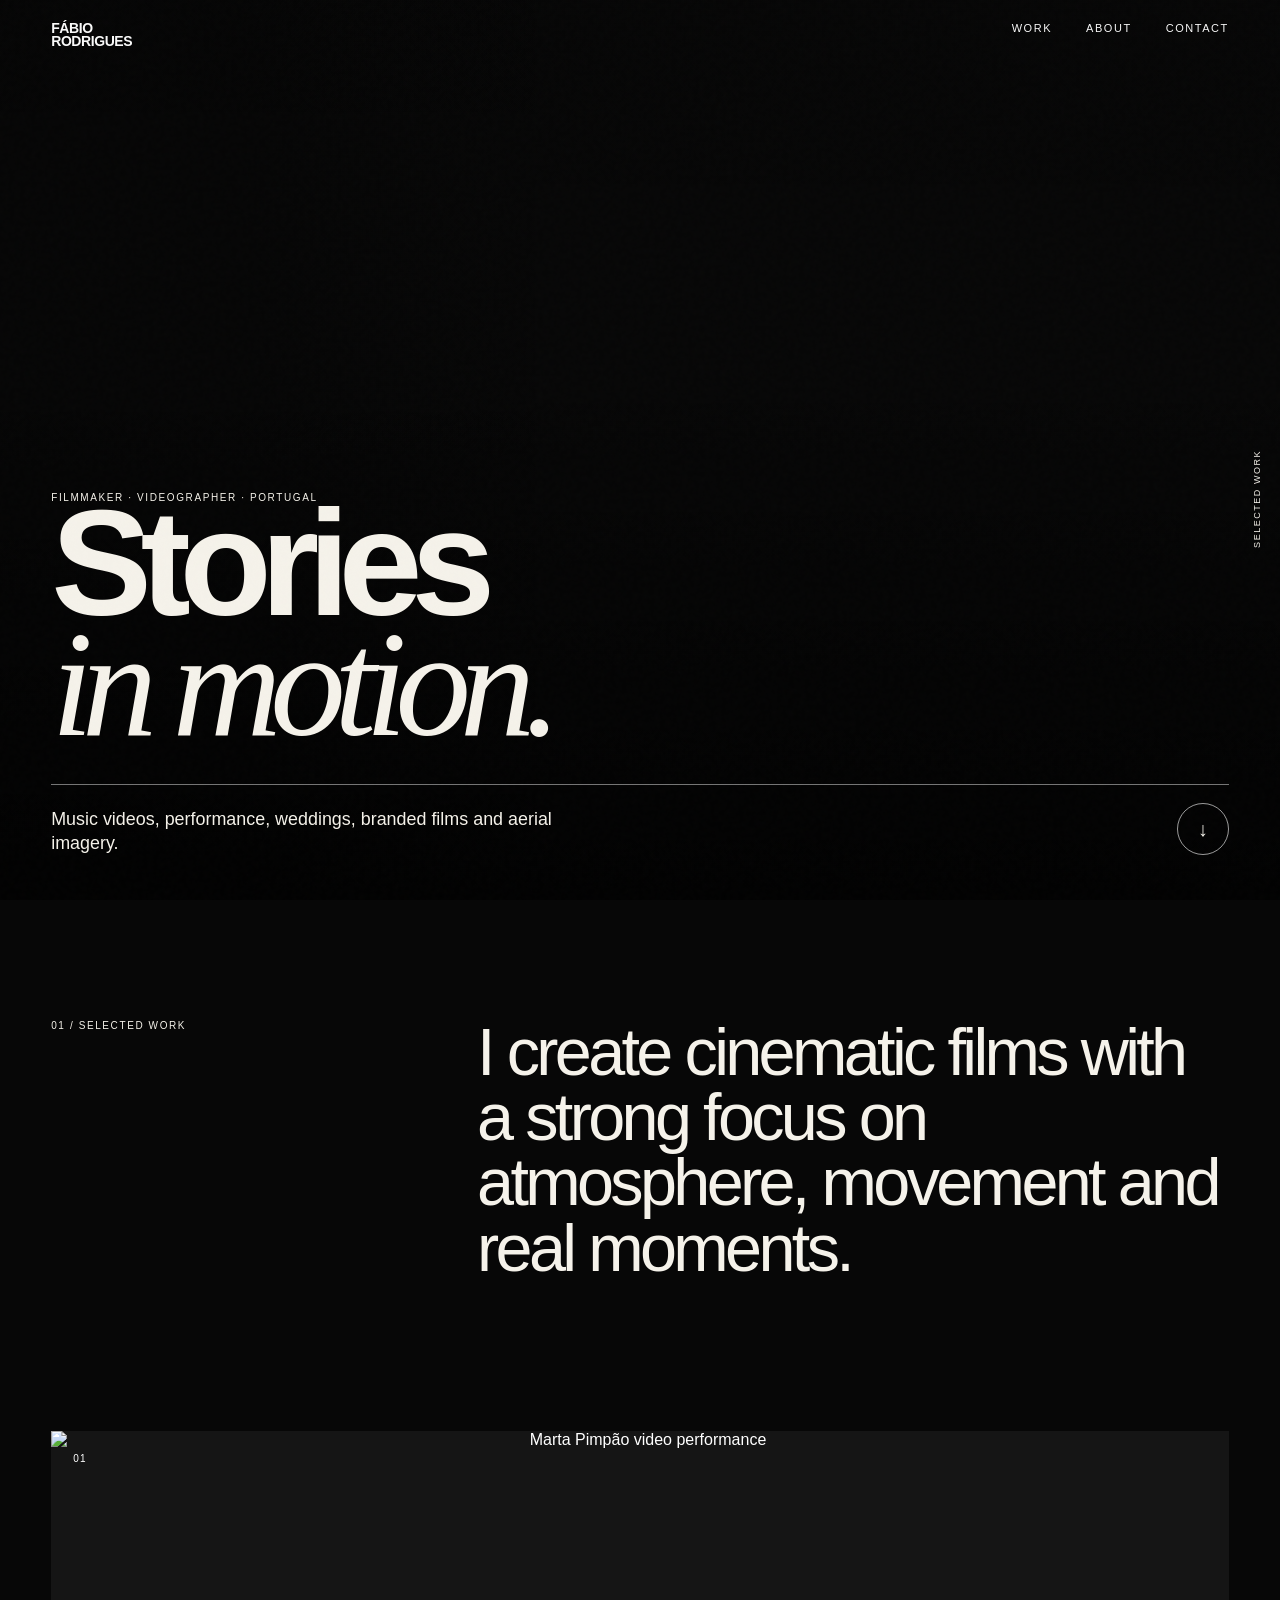
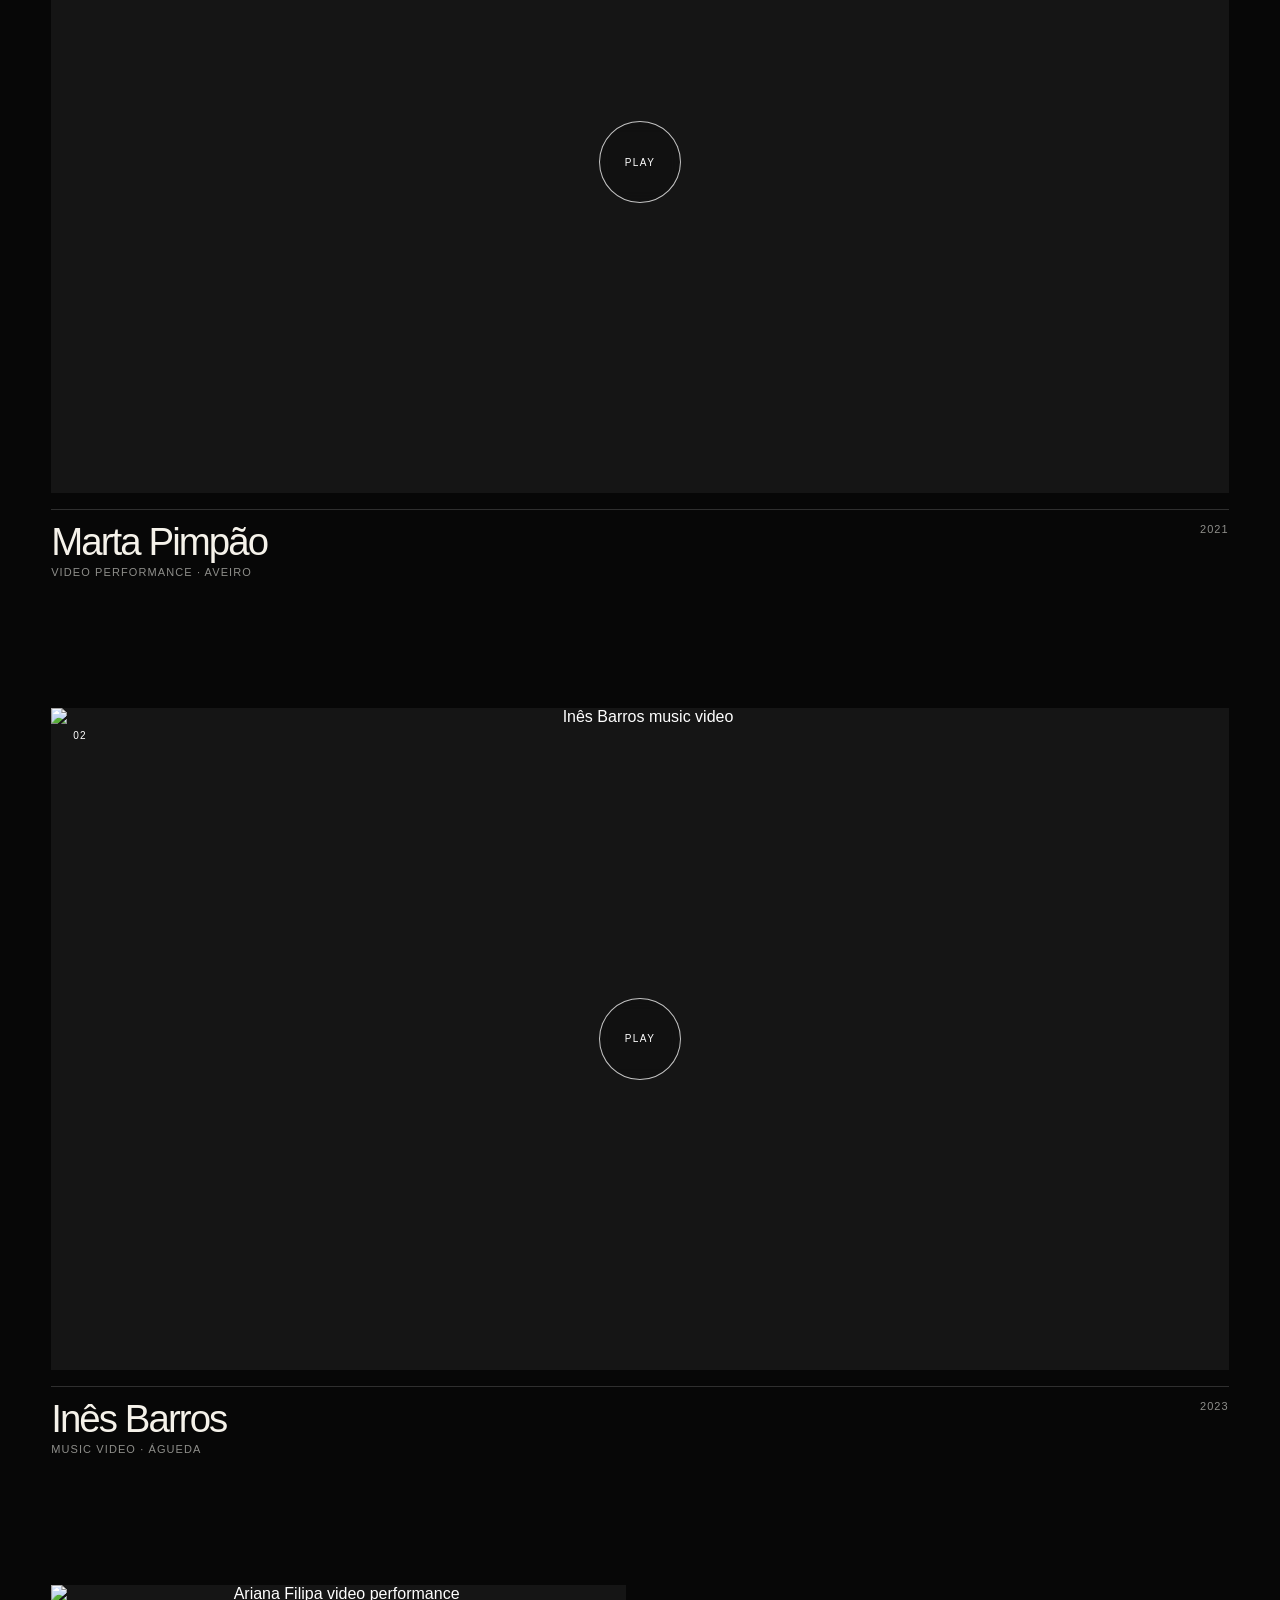
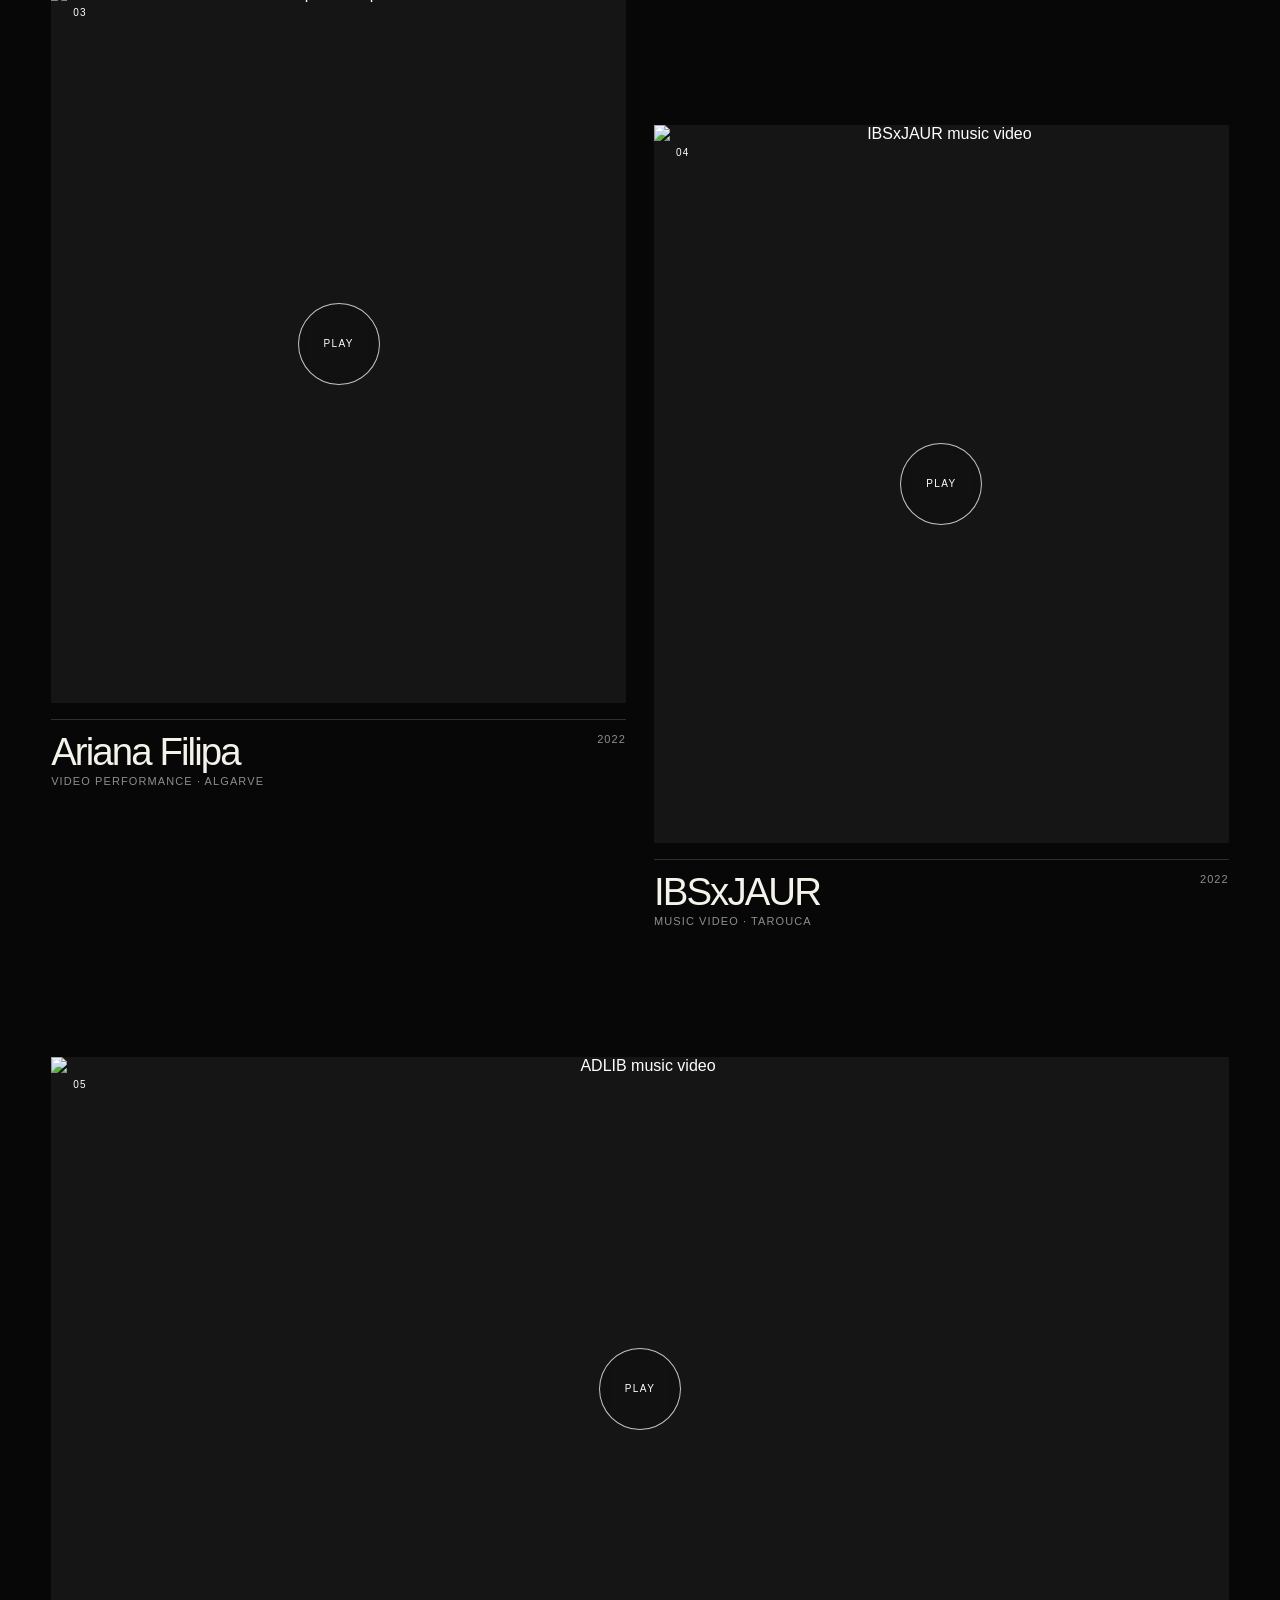
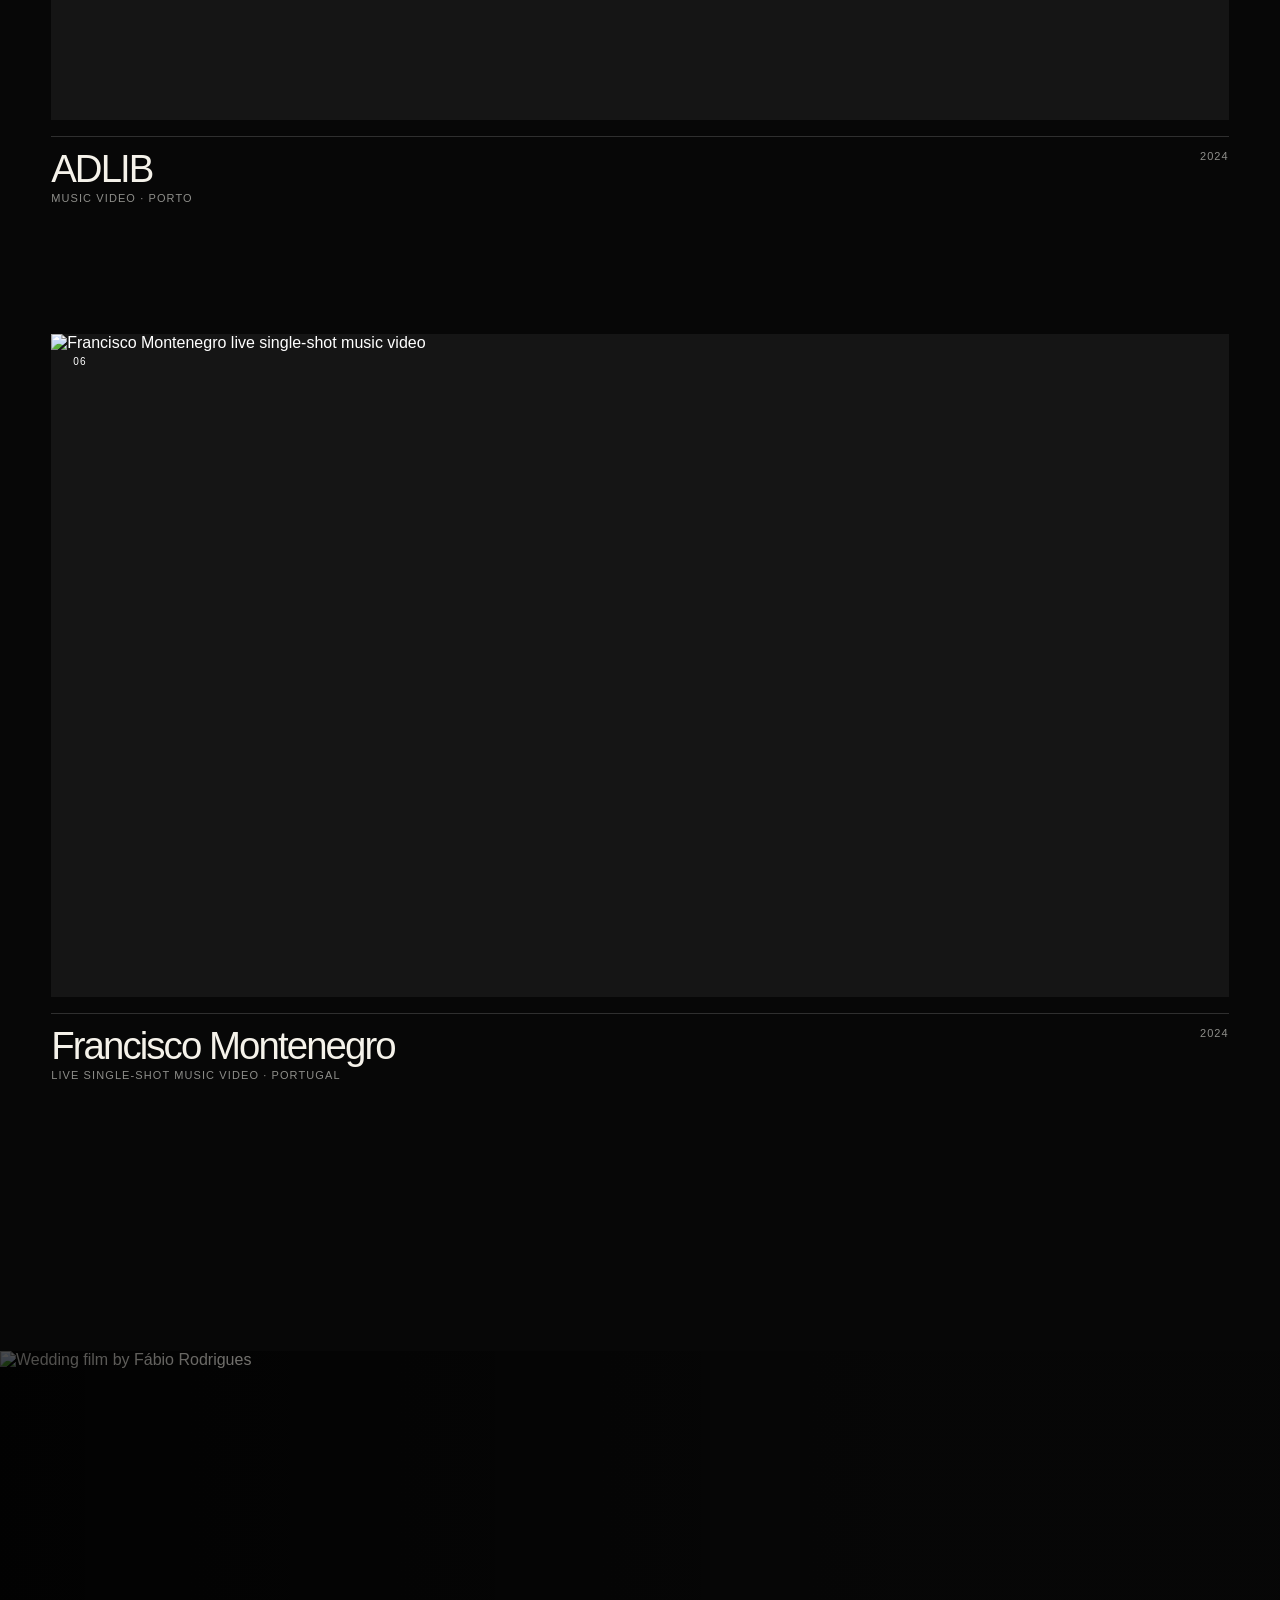
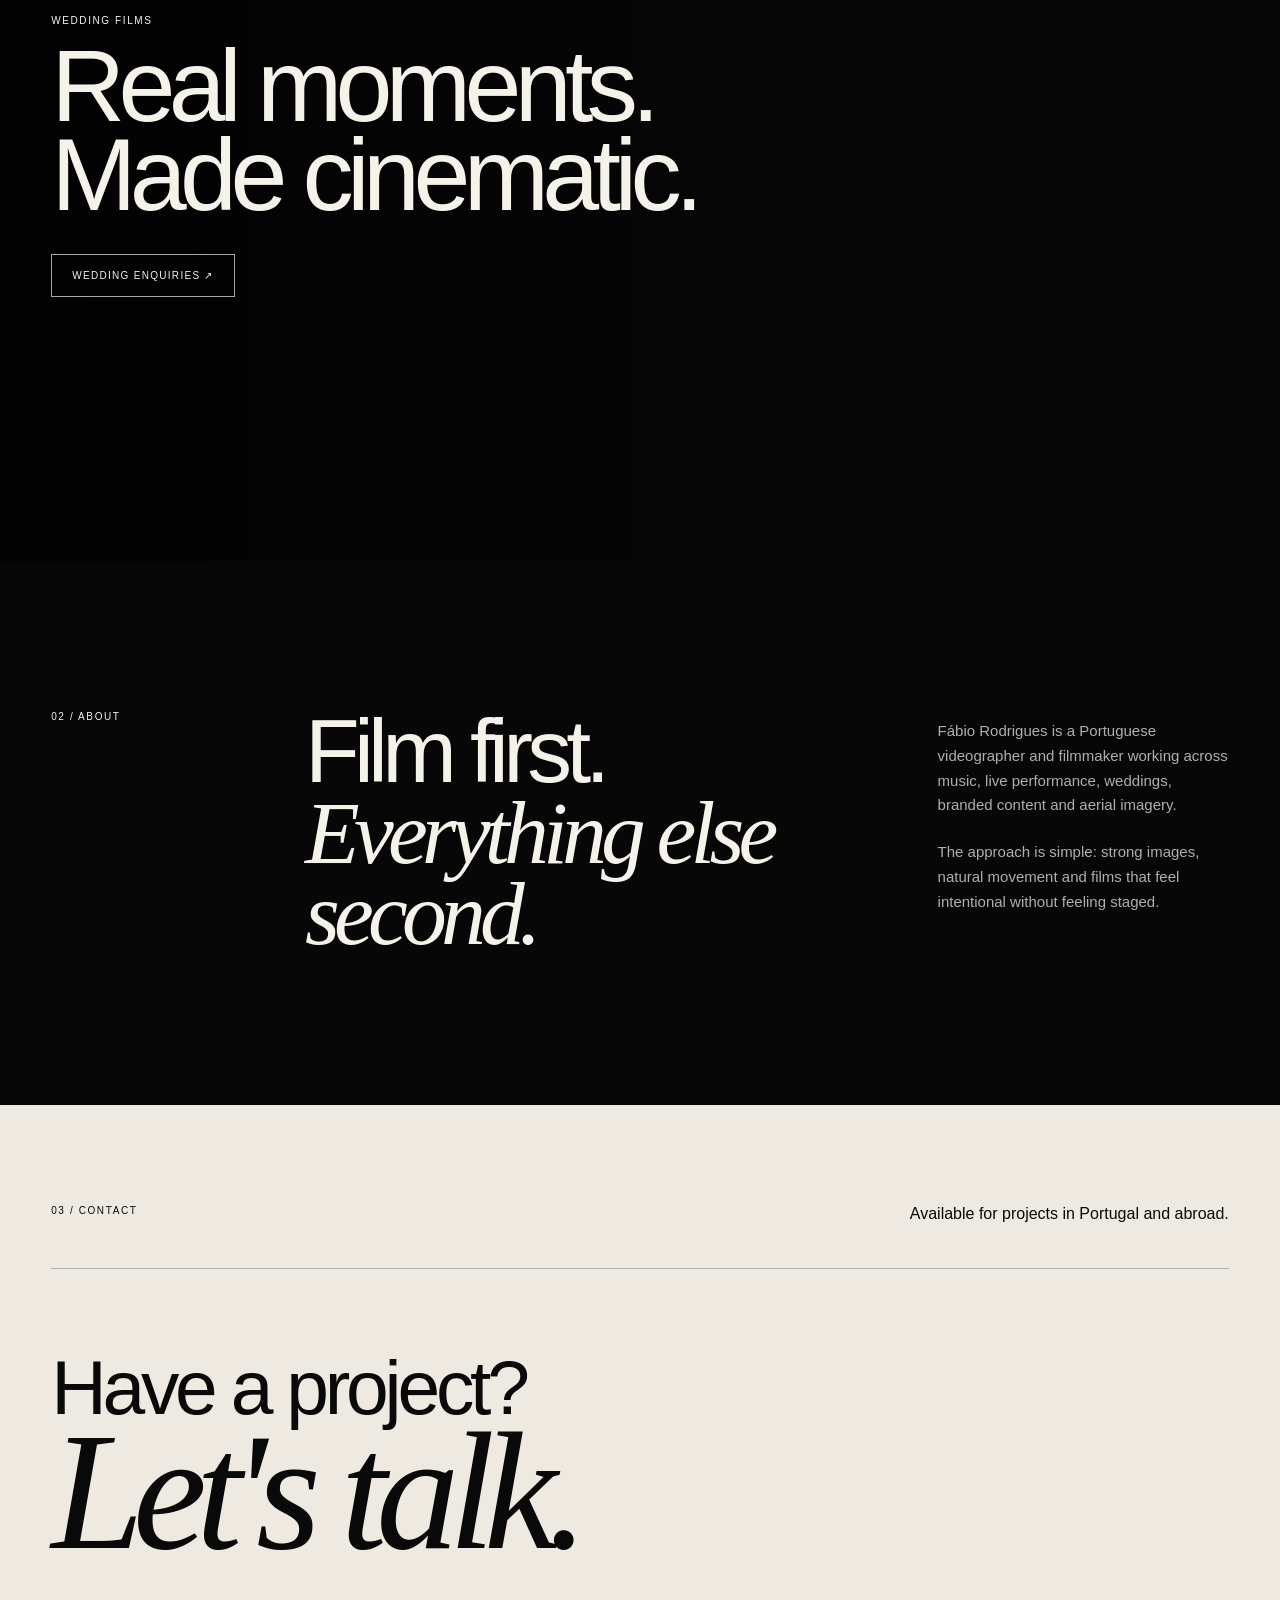
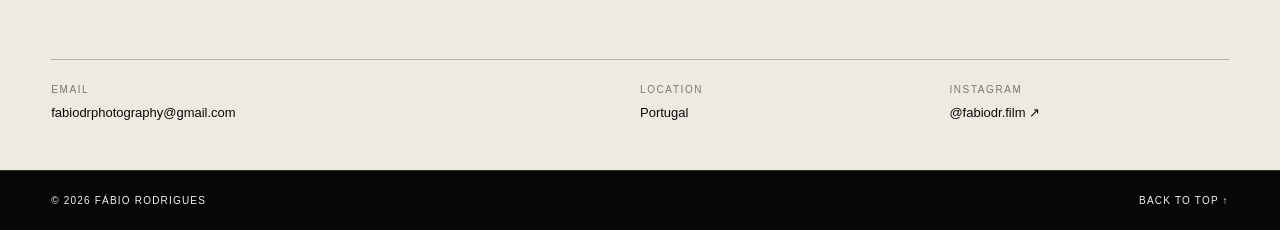
==== commit c4bf6af2: "Add files via upload" ====
--- a/index.html
+++ b/index.html
@@ -1,149 +1,279 @@
-<!doctype html>
+<!DOCTYPE html>
 <html lang="en">
 <head>
-  <meta charset="utf-8">
-  <meta name="viewport" content="width=device-width, initial-scale=1">
-  <meta name="description" content="Fábio Rodrigues — professional videographer. Music videos, performance, weddings and aerial imagery.">
-  <meta name="theme-color" content="#0b0b0b">
-  <title>Fábio Rodrigues — Videographer</title>
-  <link rel="stylesheet" href="assets/style.css">
+  <meta charset="UTF-8" />
+  <meta name="viewport" content="width=device-width, initial-scale=1.0" />
+  <meta name="description" content="Fábio Rodrigues — Videographer and filmmaker based in Portugal. Music videos, weddings, branded films and aerial imagery." />
+  <meta name="theme-color" content="#070707" />
+  <title>Fábio Rodrigues — Filmmaker</title>
+  <link rel="preconnect" href="https://player.vimeo.com">
+  <link rel="preconnect" href="https://i.vimeocdn.com">
+  <link rel="stylesheet" href="assets/style.css" />
 </head>
+
 <body>
-<header class="site-header">
-  <a class="brand" href="#top"><strong>Fábio Rodrigues</strong><span>Videographer</span></a>
-  <button class="menu-toggle" type="button" aria-label="Open menu" aria-expanded="false">Menu</button>
-  <nav class="nav">
-    <a href="#projects">Projects</a>
-    <a href="#weddings">Weddings</a>
-    <a href="#drone">Drone</a>
-    <a href="#info">Info</a>
-  </nav>
-</header>
-
-<main id="top">
-  <section class="hero">
-    <div class="hero-media"></div>
-    <div class="hero-shade"></div>
-    <div class="hero-title">
-      <p class="eyebrow">Fábio Rodrigues — Videographer</p>
-      <h1>Fábio<br>Rodrigues</h1>
-      <a href="#projects" class="line-link">Projects <span>↓</span></a>
+  <div class="noise"></div>
+
+  <header class="topbar">
+    <a class="logo" href="#top" aria-label="Fábio Rodrigues home">
+      <span>FÁBIO</span>
+      <span>RODRIGUES</span>
+    </a>
+
+    <nav class="desktop-nav">
+      <a href="#work">Work</a>
+      <a href="#about">About</a>
+      <a href="#contact">Contact</a>
+    </nav>
+
+    <button class="menu-btn" aria-expanded="false" aria-controls="mobileNav">
+      <span></span><span></span>
+    </button>
+  </header>
+
+  <div class="mobile-nav" id="mobileNav">
+    <a href="#work">Work</a>
+    <a href="#about">About</a>
+    <a href="#contact">Contact</a>
+  </div>
+
+  <main id="top">
+    <!-- HERO VIDEO -->
+    <section class="hero">
+      <div class="hero-video">
+        <iframe
+          src="https://player.vimeo.com/video/787224671?background=1&autoplay=1&muted=1&loop=1&byline=0&title=0&portrait=0"
+          title="Featured film by Fábio Rodrigues"
+          allow="autoplay; fullscreen; picture-in-picture"
+          loading="eager">
+        </iframe>
+      </div>
+
+      <div class="hero-overlay"></div>
+
+      <div class="hero-copy">
+        <p class="kicker">Filmmaker · Videographer · Portugal</p>
+        <h1>Stories<br><em>in motion.</em></h1>
+
+        <div class="hero-bottom">
+          <p>Music videos, performance, weddings, branded films and aerial imagery.</p>
+          <a href="#work" class="round-link" aria-label="View selected work">↓</a>
+        </div>
+      </div>
+
+      <div class="scroll-label">Selected work</div>
+    </section>
+
+    <!-- INTRO -->
+    <section class="intro-section">
+      <p class="section-index">01 / Selected work</p>
+      <div class="intro-text">
+        <p>
+          I create cinematic films with a strong focus on atmosphere,
+          movement and real moments.
+        </p>
+      </div>
+    </section>
+
+    <!-- FEATURED WORK -->
+    <section class="work" id="work">
+
+      <article class="film film-full" data-video="vimeo:679709095">
+        <button class="film-media" aria-label="Play Marta Pimpão">
+          <img
+            src="https://static.wixstatic.com/media/f837dd_f10aa11c72df41f2b7e78cbe07110acb~mv2.jpg/v1/fill/w_1920,h_1080,al_c,q_90,enc_avif,quality_auto/danceposter_2.jpg"
+            alt="Marta Pimpão video performance"
+            loading="lazy">
+          <span class="play">PLAY</span>
+          <span class="number">01</span>
+        </button>
+        <div class="film-meta">
+          <div>
+            <h2>Marta Pimpão</h2>
+            <p>Video performance · Aveiro</p>
+          </div>
+          <span>2021</span>
+        </div>
+      </article>
+
+      <article class="film film-full" data-video="youtube:IGG30ogbrkc">
+        <button class="film-media" aria-label="Play Inês Barros">
+          <img
+            src="https://static.wixstatic.com/media/f837dd_8bc9c2d1e45c4d92a6ae3e2da017ebc8~mv2.jpg/v1/fill/w_1920,h_1080,al_c,q_90,enc_avif,quality_auto/Untitled_4_1_3.jpg"
+            alt="Inês Barros music video"
+            loading="lazy">
+          <span class="play">PLAY</span>
+          <span class="number">02</span>
+        </button>
+        <div class="film-meta">
+          <div>
+            <h2>Inês Barros</h2>
+            <p>Music video · Águeda</p>
+          </div>
+          <span>2023</span>
+        </div>
+      </article>
+
+      <div class="work-grid">
+        <article class="film" data-video="youtube:QULyoMbOTDA">
+          <button class="film-media" aria-label="Play Ariana Filipa">
+            <img
+              src="https://static.wixstatic.com/media/f837dd_0be737522e244d41b29b2e10b80c8cb0~mv2.jpg/v1/fill/w_1400,h_1000,al_c,q_90,enc_avif,quality_auto/ariana2.jpg"
+              alt="Ariana Filipa video performance"
+              loading="lazy">
+            <span class="play">PLAY</span>
+            <span class="number">03</span>
+          </button>
+          <div class="film-meta">
+            <div>
+              <h2>Ariana Filipa</h2>
+              <p>Video performance · Algarve</p>
+            </div>
+            <span>2022</span>
+          </div>
+        </article>
+
+        <article class="film film-lower" data-video="vimeo:787224671">
+          <button class="film-media" aria-label="Play IBSxJAUR">
+            <img
+              src="https://static.wixstatic.com/media/f837dd_e4c9c41f6bd54703b855f71c918c1dad~mv2.jpg/v1/fill/w_1400,h_1000,al_c,q_90,enc_avif,quality_auto/ibsxjaur2.jpg"
+              alt="IBSxJAUR music video"
+              loading="lazy">
+            <span class="play">PLAY</span>
+            <span class="number">04</span>
+          </button>
+          <div class="film-meta">
+            <div>
+              <h2>IBSxJAUR</h2>
+              <p>Music video · Tarouca</p>
+            </div>
+            <span>2022</span>
+          </div>
+        </article>
+      </div>
+
+      <article class="film film-full" data-video="youtube:bMhM-0uWbu4">
+        <button class="film-media" aria-label="Play ADLIB">
+          <img
+            src="https://static.wixstatic.com/media/f837dd_15294e754af449b793bbfe120b7760e0~mv2.jpg/v1/fill/w_1920,h_1080,al_c,q_90,enc_avif,quality_auto/Still%202024-11-05%20190110_5_20_17.jpg"
+            alt="ADLIB music video"
+            loading="lazy">
+          <span class="play">PLAY</span>
+          <span class="number">05</span>
+        </button>
+        <div class="film-meta">
+          <div>
+            <h2>ADLIB</h2>
+            <p>Music video · Porto</p>
+          </div>
+          <span>2024</span>
+        </div>
+      </article>
+
+      <article class="film film-full no-video">
+        <div class="film-media">
+          <img
+            src="https://static.wixstatic.com/media/f837dd_4a66fb1ef2884fe6b79d0dfaefa20f96~mv2.jpg/v1/fill/w_1920,h_1080,al_c,q_90,enc_avif,quality_auto/Still%202024-09-24%20121033_1_3_7.jpg"
+            alt="Francisco Montenegro live single-shot music video"
+            loading="lazy">
+          <span class="number">06</span>
+        </div>
+        <div class="film-meta">
+          <div>
+            <h2>Francisco Montenegro</h2>
+            <p>Live single-shot music video · Portugal</p>
+          </div>
+          <span>2024</span>
+        </div>
+      </article>
+    </section>
+
+    <!-- WEDDINGS FEATURE -->
+    <section class="service-feature">
+      <div class="service-media">
+        <img
+          src="https://static.wixstatic.com/media/f837dd_1fdccc7f5cf4486484de527c7f06bdea~mv2.jpg/v1/fill/w_1920,h_1080,al_c,q_90,enc_avif,quality_auto/1_4_2_1.jpg"
+          alt="Wedding film by Fábio Rodrigues"
+          loading="lazy">
+      </div>
+      <div class="service-overlay"></div>
+      <div class="service-copy">
+        <p class="kicker">Wedding films</p>
+        <h2>Real moments.<br>Made cinematic.</h2>
+        <a href="#contact" class="outline-btn">Wedding enquiries ↗</a>
+      </div>
+    </section>
+
+    <!-- ABOUT -->
+    <section class="about" id="about">
+      <div class="about-label">
+        <p class="section-index">02 / About</p>
+      </div>
+
+      <div class="about-main">
+        <h2>Film first.<br><em>Everything else second.</em></h2>
+      </div>
+
+      <div class="about-copy">
+        <p>
+          Fábio Rodrigues is a Portuguese videographer and filmmaker working across
+          music, live performance, weddings, branded content and aerial imagery.
+        </p>
+        <p>
+          The approach is simple: strong images, natural movement and films that
+          feel intentional without feeling staged.
+        </p>
+      </div>
+    </section>
+
+    <!-- CONTACT -->
+    <section class="contact" id="contact">
+      <div class="contact-top">
+        <p class="section-index">03 / Contact</p>
+        <p>Available for projects in Portugal and abroad.</p>
+      </div>
+
+      <a class="big-mail" href="mailto:fabiodrphotography@gmail.com">
+        <span>Have a project?</span>
+        <strong>Let's talk.</strong>
+      </a>
+
+      <div class="contact-bottom">
+        <div>
+          <p class="small-label">Email</p>
+          <a href="mailto:fabiodrphotography@gmail.com">fabiodrphotography@gmail.com</a>
+        </div>
+        <div>
+          <p class="small-label">Location</p>
+          <p>Portugal</p>
+        </div>
+        <div>
+          <p class="small-label">Instagram</p>
+          <a href="https://www.instagram.com/fabiodr.film/" target="_blank" rel="noopener">@fabiodr.film ↗</a>
+        </div>
+      </div>
+    </section>
+  </main>
+
+  <footer>
+    <p>© <span id="year"></span> Fábio Rodrigues</p>
+    <a href="#top">Back to top ↑</a>
+  </footer>
+
+  <!-- VIDEO MODAL -->
+  <div class="video-modal" aria-hidden="true">
+    <button class="modal-close" aria-label="Close video">Close ×</button>
+    <div class="video-frame-wrap">
+      <iframe
+        id="videoFrame"
+        src=""
+        title="Project video"
+        allow="autoplay; fullscreen; picture-in-picture"
+        allowfullscreen>
+      </iframe>
     </div>
-  </section>
-
-  <section class="section projects" id="projects">
-    <div class="section-head">
-      <p class="eyebrow">Selected work</p>
-      <h2>Projects</h2>
-    </div>
-
-    <div class="project-grid">
-      <article class="project">
-        <a href="projects/marta-pimpao.html" class="project-image">
-          <img src="https://static.wixstatic.com/media/f837dd_f10aa11c72df41f2b7e78cbe07110acb~mv2.jpg/v1/fill/w_980,h_551,al_c,q_85,enc_avif,quality_auto/danceposter_2.jpg" alt="Marta Pimpão video performance">
-        </a>
-        <div class="meta"><h3>Marta Pimpão</h3><p>Video performance</p></div>
-      </article>
-
-      <article class="project project-offset">
-        <a href="projects/ines-barros.html" class="project-image">
-          <img src="https://static.wixstatic.com/media/f837dd_8bc9c2d1e45c4d92a6ae3e2da017ebc8~mv2.jpg/v1/fill/w_980,h_551,al_c,q_85,enc_avif,quality_auto/Untitled_4_1_3.jpg" alt="Inês Barros music video">
-        </a>
-        <div class="meta"><h3>Inês Barros</h3><p>Music video</p></div>
-      </article>
-
-      <article class="project">
-        <a href="projects/ariana.html" class="project-image">
-          <img src="https://static.wixstatic.com/media/f837dd_0be737522e244d41b29b2e10b80c8cb0~mv2.jpg/v1/fill/w_980,h_517,al_c,q_85,enc_avif,quality_auto/ariana2.jpg" alt="Ariana Filipa video performance">
-        </a>
-        <div class="meta"><h3>Ariana Filipa</h3><p>Video performance</p></div>
-      </article>
-
-      <article class="project project-offset">
-        <a href="projects/ibsxjaur.html" class="project-image">
-          <img src="https://static.wixstatic.com/media/f837dd_e4c9c41f6bd54703b855f71c918c1dad~mv2.jpg/v1/fill/w_980,h_551,al_c,q_85,enc_avif,quality_auto/ibsxjaur2.jpg" alt="IBSxJAUR music video">
-        </a>
-        <div class="meta"><h3>IBSxJAUR</h3><p>Music video</p></div>
-      </article>
-
-      <article class="project">
-        <a href="projects/adlib.html" class="project-image">
-          <img src="https://static.wixstatic.com/media/f837dd_15294e754af449b793bbfe120b7760e0~mv2.jpg/v1/fill/w_980,h_551,al_c,q_85,enc_avif,quality_auto/Still%202024-11-05%20190110_5_20_17.jpg" alt="ADLIB music video">
-        </a>
-        <div class="meta"><h3>ADLIB</h3><p>Music video</p></div>
-      </article>
-
-      <article class="project project-offset">
-        <a href="projects/francisco-montenegro.html" class="project-image">
-          <img src="https://static.wixstatic.com/media/f837dd_4a66fb1ef2884fe6b79d0dfaefa20f96~mv2.jpg/v1/fill/w_980,h_551,al_c,q_85,enc_avif,quality_auto/Still%202024-09-24%20121033_1_3_7.jpg" alt="Francisco Montenegro music video">
-        </a>
-        <div class="meta"><h3>Francisco Montenegro</h3><p>Single shot music video</p></div>
-      </article>
-    </div>
-  </section>
-
-  <section class="wide-section dark" id="weddings">
-    <div class="wide-image">
-      <img src="https://static.wixstatic.com/media/f837dd_1fdccc7f5cf4486484de527c7f06bdea~mv2.jpg/v1/fill/w_980,h_551,al_c,q_85,enc_avif,quality_auto/1_4_2_1.jpg" alt="Wedding film">
-    </div>
-    <div class="wide-copy">
-      <p class="eyebrow">Weddings</p>
-      <h2>Wedding videos</h2>
-      <p>Natural, cinematic films built around real moments, people and atmosphere.</p>
-      <a href="#contact" class="line-link">Request a quote <span>→</span></a>
-    </div>
-  </section>
-
-  <section class="quote-section" id="contact">
-    <div class="quote-title">
-      <p class="eyebrow">New project</p>
-      <h2>Faz aqui o pedido de orçamento do teu próximo vídeo com Fábio Rodrigues</h2>
-    </div>
-    <form action="https://formspree.io/f/REPLACE_ME" method="POST">
-      <div class="two-cols">
-        <label>Primeiro nome*<input name="first_name" required></label>
-        <label>Último nome*<input name="last_name" required></label>
-      </div>
-      <label>Email*<input name="email" type="email" required></label>
-      <label>Tipo de serviço*
-        <select name="service" required>
-          <option value="">Escolha uma opção</option>
-          <option>Videoclipe</option>
-          <option>Casamento</option>
-          <option>Drone</option>
-          <option>Fotografia</option>
-          <option>Outro</option>
-        </select>
-      </label>
-      <label>Mensagem*<textarea name="message" rows="6" required></textarea></label>
-      <button type="submit">Enviar</button>
-    </form>
-  </section>
-
-  <section class="wide-section light" id="drone">
-    <div class="wide-copy">
-      <p class="eyebrow">Drone</p>
-      <h2>Aerial photography and videography</h2>
-      <p>Aerial imagery for tourism, real estate, events and creative productions.</p>
-      <a href="#contact" class="line-link">Get in touch <span>→</span></a>
-    </div>
-    <div class="drone-image"></div>
-  </section>
-
-  <section class="info" id="info">
-    <div><p class="eyebrow">Info</p><h2>Fábio Rodrigues</h2><p class="role">Videographer</p></div>
-    <div class="contact-details">
-      <a href="mailto:fabiodrphotography@gmail.com">fabiodrphotography@gmail.com</a>
-      <p>Tarouca, Viseu<br>Portugal</p>
-    </div>
-  </section>
-</main>
-
-<footer>
-  <p>© <span id="year"></span> Fábio Rodrigues</p>
-  <a href="#top">Back to top ↑</a>
-</footer>
-
-<script src="assets/script.js"></script>
+  </div>
+
+  <script src="assets/script.js"></script>
 </body>
 </html>
--- a/assets/style.css
+++ b/assets/style.css
@@ -1,103 +1,448 @@
 
 :root{
-  --paper:#f3f2ee;
-  --ink:#101010;
-  --muted:#74736f;
-  --line:rgba(16,16,16,.18);
-  --dark:#0c0c0c;
-  --max:1500px
+  --bg:#070707;
+  --bg-soft:#0d0d0d;
+  --fg:#f5f2ea;
+  --muted:#8e8e8a;
+  --line:rgba(255,255,255,.16);
+  --accent:#ff5b35;
+  --pad:clamp(22px,4vw,70px);
 }
 *{box-sizing:border-box}
 html{scroll-behavior:smooth}
-body{margin:0;background:var(--paper);color:var(--ink);font-family:Arial,Helvetica,sans-serif;line-height:1.45}
+body{
+  margin:0;
+  background:var(--bg);
+  color:var(--fg);
+  font-family:Arial,Helvetica,sans-serif;
+  -webkit-font-smoothing:antialiased;
+  overflow-x:hidden;
+}
+body.modal-open{overflow:hidden}
 a{color:inherit;text-decoration:none}
-img{width:100%;height:100%;display:block;object-fit:cover}
-.site-header{position:fixed;z-index:50;top:0;left:0;width:100%;padding:24px 4vw;display:flex;justify-content:space-between;align-items:flex-start;color:#fff;mix-blend-mode:difference}
-.brand{display:grid;gap:5px}
-.brand strong{font-size:15px;font-weight:600}
-.brand span{font-size:9px;text-transform:uppercase;letter-spacing:.18em}
-.nav{display:flex;gap:30px;font-size:10px;text-transform:uppercase;letter-spacing:.14em}
-.nav a:hover{opacity:.55}
-.menu-toggle{display:none;border:0;background:none;color:inherit;font:inherit;font-size:10px;text-transform:uppercase;letter-spacing:.14em}
-.hero{height:100svh;min-height:620px;position:relative;overflow:hidden;color:#fff;display:flex;align-items:flex-end}
-.hero-media{position:absolute;inset:0;background:url('https://static.wixstatic.com/media/f837dd_e4c9c41f6bd54703b855f71c918c1dad~mv2.jpg/v1/fill/w_1920,h_1080,al_c,q_90,enc_avif,quality_auto/ibsxjaur2.jpg') center/cover no-repeat;transform:scale(1.02)}
-.hero-shade{position:absolute;inset:0;background:linear-gradient(180deg,rgba(0,0,0,.08),rgba(0,0,0,.62))}
-.hero-title{position:relative;z-index:2;padding:0 5vw 7vh}
-.eyebrow{font-size:10px;text-transform:uppercase;letter-spacing:.17em;margin:0 0 22px}
-.hero h1,.section-head h2,.wide-copy h2,.quote-title h2,.info h2{margin:0;font-weight:500;letter-spacing:-.065em;line-height:.9}
-.hero h1{font-size:clamp(72px,12vw,180px)}
-.line-link{display:inline-flex;align-items:center;gap:22px;margin-top:30px;border-bottom:1px solid currentColor;padding-bottom:6px;font-size:10px;text-transform:uppercase;letter-spacing:.14em}
-.line-link span{font-size:17px}
-.section{max-width:var(--max);margin:auto;padding:130px 5vw 160px}
-.section-head{display:flex;justify-content:space-between;align-items:end;margin-bottom:70px}
-.section-head h2{font-size:clamp(62px,8vw,120px)}
-.project-grid{display:grid;grid-template-columns:1fr 1fr;gap:95px 34px}
-.project-offset{margin-top:120px}
-.project-image{display:block;aspect-ratio:16/9;overflow:hidden;background:#222}
-.project-image img{transition:transform .75s cubic-bezier(.2,.7,.2,1),filter .3s}
-.project:hover .project-image img{transform:scale(1.025)}
-.meta{padding-top:15px}
-.meta h3{font-weight:500;font-size:18px;margin:0 0 4px}
-.meta p{font-size:12px;color:var(--muted);margin:0}
-.wide-section{min-height:720px;display:grid;grid-template-columns:1.15fr .85fr}
-.wide-section.dark{background:var(--dark);color:#fff}
-.wide-section.light{background:#dedbd4}
-.wide-image{min-height:600px}
-.wide-copy{padding:10vw 8vw;align-self:center}
-.wide-copy h2{font-size:clamp(52px,6vw,94px)}
-.wide-copy>p:not(.eyebrow){max-width:500px;margin:30px 0 0;color:#999;line-height:1.7}
-.wide-section.light .wide-copy>p:not(.eyebrow){color:#666}
-.drone-image{min-height:600px;background:url('https://static.wixstatic.com/media/f837dd_17b5b2cf69334fa78a07416379df18b1f000.jpg/v1/fill/w_1600,h_900,al_c,q_85,enc_avif,quality_auto/f837dd_17b5b2cf69334fa78a07416379df18b1f000.jpg') center/cover no-repeat}
-.quote-section{max-width:var(--max);margin:auto;padding:140px 7vw;display:grid;grid-template-columns:1fr 1fr;gap:100px}
-.quote-title h2{font-size:clamp(46px,5.8vw,88px)}
-form{display:grid;gap:25px;align-self:start}
-.two-cols{display:grid;grid-template-columns:1fr 1fr;gap:20px}
-label{display:grid;gap:8px;font-size:10px;text-transform:uppercase;letter-spacing:.13em}
-input,select,textarea{width:100%;border:0;border-bottom:1px solid var(--line);background:transparent;padding:12px 0;font:inherit;border-radius:0;outline:none}
-input:focus,select:focus,textarea:focus{border-bottom-color:#111}
-textarea{resize:vertical}
-button[type=submit]{justify-self:start;padding:15px 30px;border:1px solid #111;background:#111;color:white;font-size:10px;text-transform:uppercase;letter-spacing:.14em;cursor:pointer}
-button[type=submit]:hover{background:transparent;color:#111}
-.info{max-width:var(--max);margin:auto;padding:120px 7vw;display:grid;grid-template-columns:1fr 1fr;border-top:1px solid var(--line)}
-.info h2{font-size:clamp(58px,7vw,108px)}
-.role{color:var(--muted)}
-.contact-details{align-self:end;font-size:13px}
-.contact-details a{text-decoration:underline;text-underline-offset:5px}
-.contact-details p{color:var(--muted)}
-footer{padding:30px 5vw;border-top:1px solid var(--line);display:flex;justify-content:space-between;font-size:10px;text-transform:uppercase;letter-spacing:.12em}
-
-/* project pages */
-.project-page{min-height:100vh;padding:140px 6vw 90px}
-.project-hero{max-width:1500px;margin:auto}
-.project-hero h1{font-size:clamp(66px,10vw,150px);letter-spacing:-.07em;line-height:.9;font-weight:500;margin:0 0 50px}
-.project-cover{aspect-ratio:16/9;overflow:hidden;background:#222}
-.project-info{display:grid;grid-template-columns:1.1fr .9fr;gap:80px;padding:55px 0 85px;border-bottom:1px solid var(--line)}
-.project-facts{display:grid;grid-template-columns:repeat(2,minmax(0,1fr));gap:30px}
-.fact span{display:block;color:var(--muted);font-size:9px;text-transform:uppercase;letter-spacing:.14em;margin-bottom:8px}
-.fact strong{font-size:15px;font-weight:500}
-.project-description{font-size:18px;max-width:620px;margin:0}
-.video-link{margin-top:25px}
-.project-nav{max-width:1500px;margin:50px auto 0;display:flex;justify-content:space-between;font-size:10px;text-transform:uppercase;letter-spacing:.14em}
-
-@media(max-width:800px){
-  .site-header{padding:18px 5vw}
-  .menu-toggle{display:block}
-  .nav{display:none;position:absolute;right:5vw;top:58px;flex-direction:column;padding:20px;background:#111;color:#fff;mix-blend-mode:normal}
-  .nav.open{display:flex}
-  .hero-title{padding:0 5vw 7vh}
-  .hero h1{font-size:clamp(65px,20vw,100px)}
-  .section{padding:90px 5vw}
-  .section-head{display:block;margin-bottom:45px}
-  .section-head h2{margin-top:20px}
-  .project-grid{grid-template-columns:1fr;gap:55px}
-  .project-offset{margin-top:0}
-  .wide-section{grid-template-columns:1fr}
-  .wide-image,.drone-image{min-height:55vh}
-  .wide-copy{padding:80px 7vw}
-  .quote-section{grid-template-columns:1fr;gap:65px;padding:90px 7vw}
-  .two-cols{grid-template-columns:1fr}
-  .info{grid-template-columns:1fr;gap:50px;padding:80px 7vw}
-  footer{flex-direction:column;gap:10px}
-  .project-page{padding:110px 5vw 70px}
-  .project-info{grid-template-columns:1fr;gap:45px}
-}
+button{font:inherit}
+img{display:block;width:100%;height:100%;object-fit:cover}
+.noise{
+  pointer-events:none;
+  position:fixed;
+  inset:0;
+  z-index:100;
+  opacity:.035;
+  background-image:url("data:image/svg+xml,%3Csvg viewBox='0 0 180 180' xmlns='http://www.w3.org/2000/svg'%3E%3Cfilter id='n'%3E%3CfeTurbulence type='fractalNoise' baseFrequency='.9' numOctaves='4' stitchTiles='stitch'/%3E%3C/filter%3E%3Crect width='100%25' height='100%25' filter='url(%23n)' opacity='.5'/%3E%3C/svg%3E");
+}
+.topbar{
+  position:fixed;
+  top:0;
+  left:0;
+  width:100%;
+  z-index:80;
+  display:flex;
+  align-items:flex-start;
+  justify-content:space-between;
+  padding:22px var(--pad);
+  color:#fff;
+  mix-blend-mode:difference;
+}
+.logo{
+  display:flex;
+  flex-direction:column;
+  font-size:14px;
+  font-weight:700;
+  line-height:.9;
+  letter-spacing:-.03em;
+}
+.desktop-nav{display:flex;gap:34px;font-size:11px;text-transform:uppercase;letter-spacing:.14em}
+.desktop-nav a,.mobile-nav a{transition:opacity .2s}
+.desktop-nav a:hover{opacity:.5}
+.menu-btn{
+  display:none;
+  width:38px;
+  height:24px;
+  border:0;
+  background:none;
+  padding:4px 0;
+}
+.menu-btn span{display:block;width:100%;height:1px;background:#fff;margin:5px 0}
+.mobile-nav{display:none}
+
+/* HERO */
+.hero{
+  height:100svh;
+  min-height:680px;
+  position:relative;
+  overflow:hidden;
+}
+.hero-video{
+  position:absolute;
+  inset:-6%;
+  pointer-events:none;
+  overflow:hidden;
+}
+.hero-video iframe{
+  position:absolute;
+  width:177.77777778vh;
+  min-width:100%;
+  min-height:56.25vw;
+  height:100vh;
+  left:50%;
+  top:50%;
+  transform:translate(-50%,-50%);
+  border:0;
+}
+.hero-overlay{
+  position:absolute;
+  inset:0;
+  background:
+    linear-gradient(180deg,rgba(0,0,0,.1) 0%,rgba(0,0,0,.04) 42%,rgba(0,0,0,.72) 100%),
+    linear-gradient(90deg,rgba(0,0,0,.2),transparent 65%);
+}
+.hero-copy{
+  position:relative;
+  z-index:2;
+  height:100%;
+  display:flex;
+  flex-direction:column;
+  justify-content:flex-end;
+  padding:0 var(--pad) 5vh;
+}
+.kicker,.section-index,.small-label{
+  margin:0;
+  font-size:10px;
+  text-transform:uppercase;
+  letter-spacing:.16em;
+}
+.hero h1{
+  margin:0;
+  max-width:1100px;
+  font-size:clamp(72px,11.8vw,180px);
+  line-height:.79;
+  letter-spacing:-.075em;
+  font-weight:600;
+}
+.hero h1 em,.about-main h2 em{
+  font-family:Georgia,Times,serif;
+  font-weight:400;
+}
+.hero-bottom{
+  margin-top:40px;
+  display:flex;
+  justify-content:space-between;
+  align-items:flex-end;
+  gap:40px;
+  padding-top:18px;
+  border-top:1px solid rgba(255,255,255,.45);
+}
+.hero-bottom p{
+  margin:0;
+  max-width:540px;
+  font-size:clamp(15px,1.4vw,22px);
+  line-height:1.35;
+}
+.round-link{
+  width:52px;
+  height:52px;
+  border:1px solid rgba(255,255,255,.6);
+  border-radius:50%;
+  display:grid;
+  place-items:center;
+  font-size:20px;
+  transition:background .25s,color .25s;
+}
+.round-link:hover{background:#fff;color:#000}
+.scroll-label{
+  position:absolute;
+  z-index:3;
+  right:18px;
+  top:50%;
+  font-size:9px;
+  text-transform:uppercase;
+  letter-spacing:.17em;
+  writing-mode:vertical-rl;
+  transform:rotate(180deg);
+}
+
+/* INTRO */
+.intro-section{
+  padding:120px var(--pad) 150px;
+  display:grid;
+  grid-template-columns:1fr 2fr;
+  gap:50px;
+}
+.intro-text p{
+  margin:0;
+  max-width:950px;
+  font-size:clamp(38px,5.2vw,82px);
+  line-height:.98;
+  letter-spacing:-.055em;
+}
+
+/* FILMS */
+.work{padding-bottom:140px}
+.film{padding:0 var(--pad);margin-bottom:130px}
+.film-media{
+  border:0;
+  padding:0;
+  width:100%;
+  aspect-ratio:16/9;
+  position:relative;
+  overflow:hidden;
+  cursor:pointer;
+  background:#151515;
+  color:#fff;
+}
+.film-media img{transition:transform .9s cubic-bezier(.2,.65,.2,1),filter .35s}
+.film:not(.no-video):hover .film-media img{transform:scale(1.025);filter:brightness(.78)}
+.play{
+  position:absolute;
+  left:50%;
+  top:50%;
+  transform:translate(-50%,-50%);
+  width:82px;
+  height:82px;
+  border-radius:50%;
+  border:1px solid rgba(255,255,255,.75);
+  background:rgba(0,0,0,.18);
+  backdrop-filter:blur(6px);
+  display:grid;
+  place-items:center;
+  font-size:10px;
+  letter-spacing:.14em;
+  transition:transform .25s,background .25s,color .25s;
+}
+.film:hover .play{transform:translate(-50%,-50%) scale(1.08);background:#fff;color:#000}
+.number{
+  position:absolute;
+  top:22px;
+  left:22px;
+  font-size:10px;
+  letter-spacing:.12em;
+}
+.film-meta{
+  display:flex;
+  justify-content:space-between;
+  align-items:flex-start;
+  gap:30px;
+  border-top:1px solid var(--line);
+  margin-top:16px;
+  padding-top:13px;
+}
+.film-meta h2{
+  margin:0 0 4px;
+  font-size:clamp(28px,3vw,52px);
+  line-height:1;
+  letter-spacing:-.05em;
+  font-weight:500;
+}
+.film-meta p,.film-meta>span{margin:0;color:var(--muted);font-size:11px;text-transform:uppercase;letter-spacing:.1em}
+.work-grid{
+  display:grid;
+  grid-template-columns:1fr 1fr;
+  gap:28px;
+  padding:0 var(--pad);
+  margin-bottom:130px;
+}
+.work-grid .film{padding:0;margin:0}
+.work-grid .film-media{aspect-ratio:4/5}
+.film-lower{margin-top:140px!important}
+
+/* SERVICES */
+.service-feature{
+  height:90svh;
+  min-height:650px;
+  position:relative;
+  overflow:hidden;
+}
+.service-media{position:absolute;inset:0}
+.service-media img{transition:transform 1.5s}
+.service-feature:hover .service-media img{transform:scale(1.02)}
+.service-overlay{position:absolute;inset:0;background:linear-gradient(90deg,rgba(0,0,0,.7),rgba(0,0,0,.08) 70%)}
+.service-copy{
+  position:relative;
+  z-index:2;
+  height:100%;
+  display:flex;
+  flex-direction:column;
+  justify-content:center;
+  align-items:flex-start;
+  padding:0 var(--pad);
+}
+.service-copy h2{
+  margin:15px 0 35px;
+  font-size:clamp(60px,8vw,130px);
+  line-height:.87;
+  letter-spacing:-.065em;
+  font-weight:500;
+}
+.outline-btn{
+  border:1px solid rgba(255,255,255,.65);
+  padding:15px 20px;
+  text-transform:uppercase;
+  letter-spacing:.13em;
+  font-size:10px;
+  transition:.25s;
+}
+.outline-btn:hover{background:#fff;color:#000}
+
+/* ABOUT */
+.about{
+  padding:150px var(--pad);
+  display:grid;
+  grid-template-columns:.7fr 2fr 1fr;
+  gap:50px;
+  align-items:start;
+}
+.about-main h2{
+  margin:0;
+  font-size:clamp(58px,7vw,110px);
+  line-height:.9;
+  letter-spacing:-.065em;
+  font-weight:500;
+}
+.about-copy{
+  padding-top:8px;
+  color:#b0afaa;
+  font-size:15px;
+  line-height:1.65;
+}
+.about-copy p{margin:0 0 22px}
+
+/* CONTACT */
+.contact{
+  background:#eeeae1;
+  color:#090909;
+  padding:100px var(--pad) 50px;
+}
+.contact-top{
+  display:flex;
+  justify-content:space-between;
+  padding-bottom:45px;
+  border-bottom:1px solid rgba(0,0,0,.25);
+  gap:30px;
+}
+.contact-top p{margin:0}
+.big-mail{
+  display:block;
+  padding:80px 0 100px;
+}
+.big-mail span,.big-mail strong{display:block}
+.big-mail span{
+  font-size:clamp(42px,6vw,90px);
+  line-height:1;
+  letter-spacing:-.055em;
+}
+.big-mail strong{
+  font-family:Georgia,Times,serif;
+  font-size:clamp(80px,13vw,190px);
+  line-height:.8;
+  font-weight:400;
+  font-style:italic;
+  letter-spacing:-.065em;
+  transition:transform .35s;
+}
+.big-mail:hover strong{transform:translateX(14px)}
+.contact-bottom{
+  display:grid;
+  grid-template-columns:2fr 1fr 1fr;
+  gap:30px;
+  border-top:1px solid rgba(0,0,0,.25);
+  padding-top:24px;
+  font-size:13px;
+}
+.contact-bottom p{margin:0}
+.small-label{margin-bottom:10px!important;color:#777}
+
+/* FOOTER */
+footer{
+  display:flex;
+  justify-content:space-between;
+  padding:24px var(--pad);
+  font-size:10px;
+  text-transform:uppercase;
+  letter-spacing:.12em;
+  border-top:1px solid var(--line);
+}
+footer p{margin:0}
+
+/* MODAL */
+.video-modal{
+  position:fixed;
+  inset:0;
+  z-index:200;
+  background:rgba(0,0,0,.96);
+  display:none;
+  padding:70px max(20px,4vw) 30px;
+}
+.video-modal.open{display:block}
+.modal-close{
+  position:absolute;
+  right:max(20px,4vw);
+  top:22px;
+  border:0;
+  background:none;
+  color:#fff;
+  text-transform:uppercase;
+  letter-spacing:.12em;
+  font-size:10px;
+  cursor:pointer;
+}
+.video-frame-wrap{
+  width:100%;
+  height:100%;
+  display:grid;
+  place-items:center;
+}
+.video-frame-wrap iframe{
+  border:0;
+  width:min(92vw,1600px);
+  aspect-ratio:16/9;
+  max-height:82vh;
+}
+
+/* RESPONSIVE */
+@media(max-width:850px){
+  .topbar{padding:18px 20px}
+  .desktop-nav{display:none}
+  .menu-btn{display:block}
+  .mobile-nav{
+    position:fixed;
+    z-index:75;
+    inset:0;
+    background:#070707;
+    padding:120px 24px 40px;
+    flex-direction:column;
+    gap:8px;
+  }
+  .mobile-nav.open{display:flex}
+  .mobile-nav a{
+    font-size:18vw;
+    letter-spacing:-.07em;
+    line-height:.9;
+  }
+  .hero{min-height:620px}
+  .hero-copy{padding:0 20px 34px}
+  .hero h1{font-size:clamp(68px,23vw,112px)}
+  .hero-bottom{margin-top:26px}
+  .hero-bottom p{font-size:14px;max-width:72%}
+  .scroll-label{display:none}
+  .intro-section{padding:90px 20px 100px;grid-template-columns:1fr;gap:35px}
+  .intro-text p{font-size:clamp(38px,12vw,62px)}
+  .film{padding:0 20px;margin-bottom:80px}
+  .film-meta h2{font-size:28px}
+  .film-meta>span{display:none}
+  .play{width:62px;height:62px}
+  .work-grid{grid-template-columns:1fr;padding:0 20px;gap:75px;margin-bottom:80px}
+  .film-lower{margin-top:0!important}
+  .work-grid .film-media{aspect-ratio:4/5}
+  .service-feature{height:78svh}
+  .service-copy{padding:0 20px}
+  .about{padding:100px 20px;grid-template-columns:1fr;gap:35px}
+  .about-main h2{font-size:clamp(54px,16vw,82px)}
+  .contact{padding:80px 20px 35px}
+  .contact-top{display:block}
+  .contact-top p:last-child{margin-top:16px;color:#666}
+  .big-mail{padding:65px 0 75px}
+  .big-mail span{font-size:12vw}
+  .big-mail strong{font-size:23vw}
+  .contact-bottom{grid-template-columns:1fr;gap:28px}
+  footer{padding:20px;gap:20px}
+}
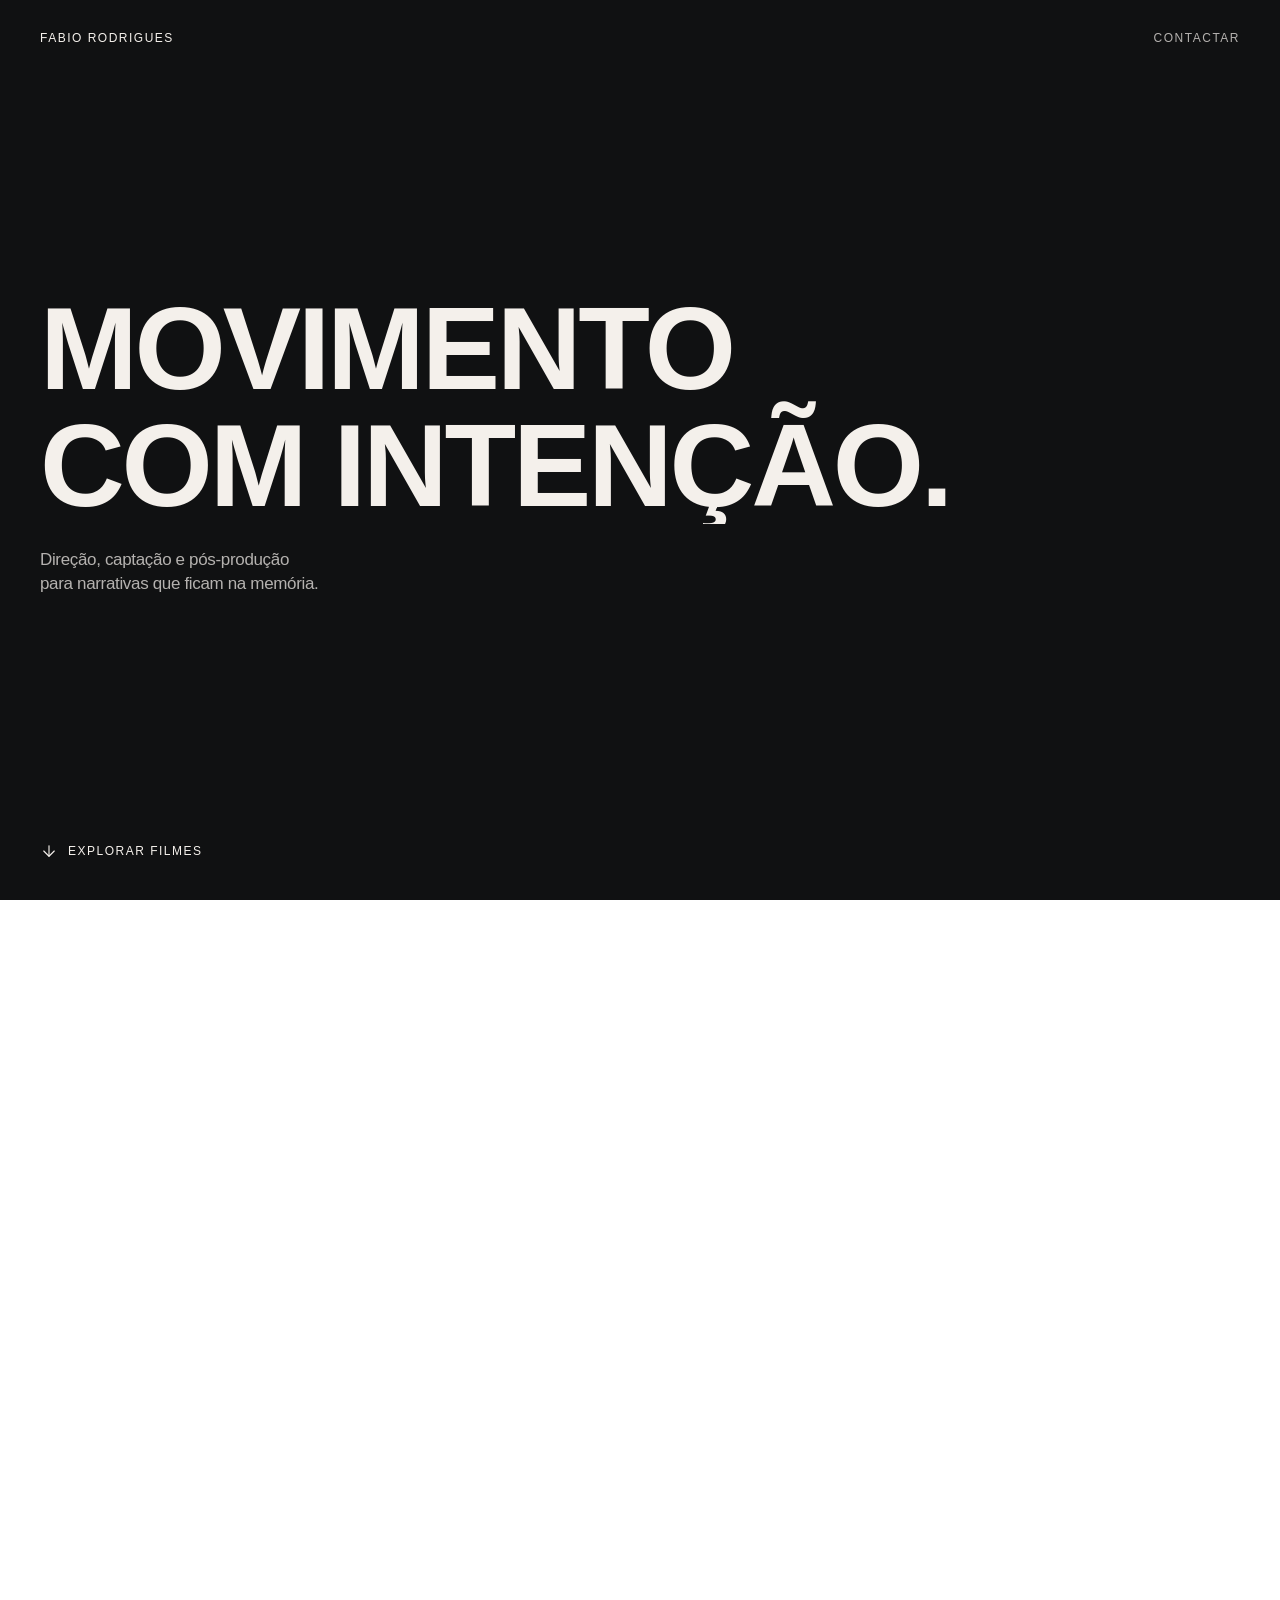
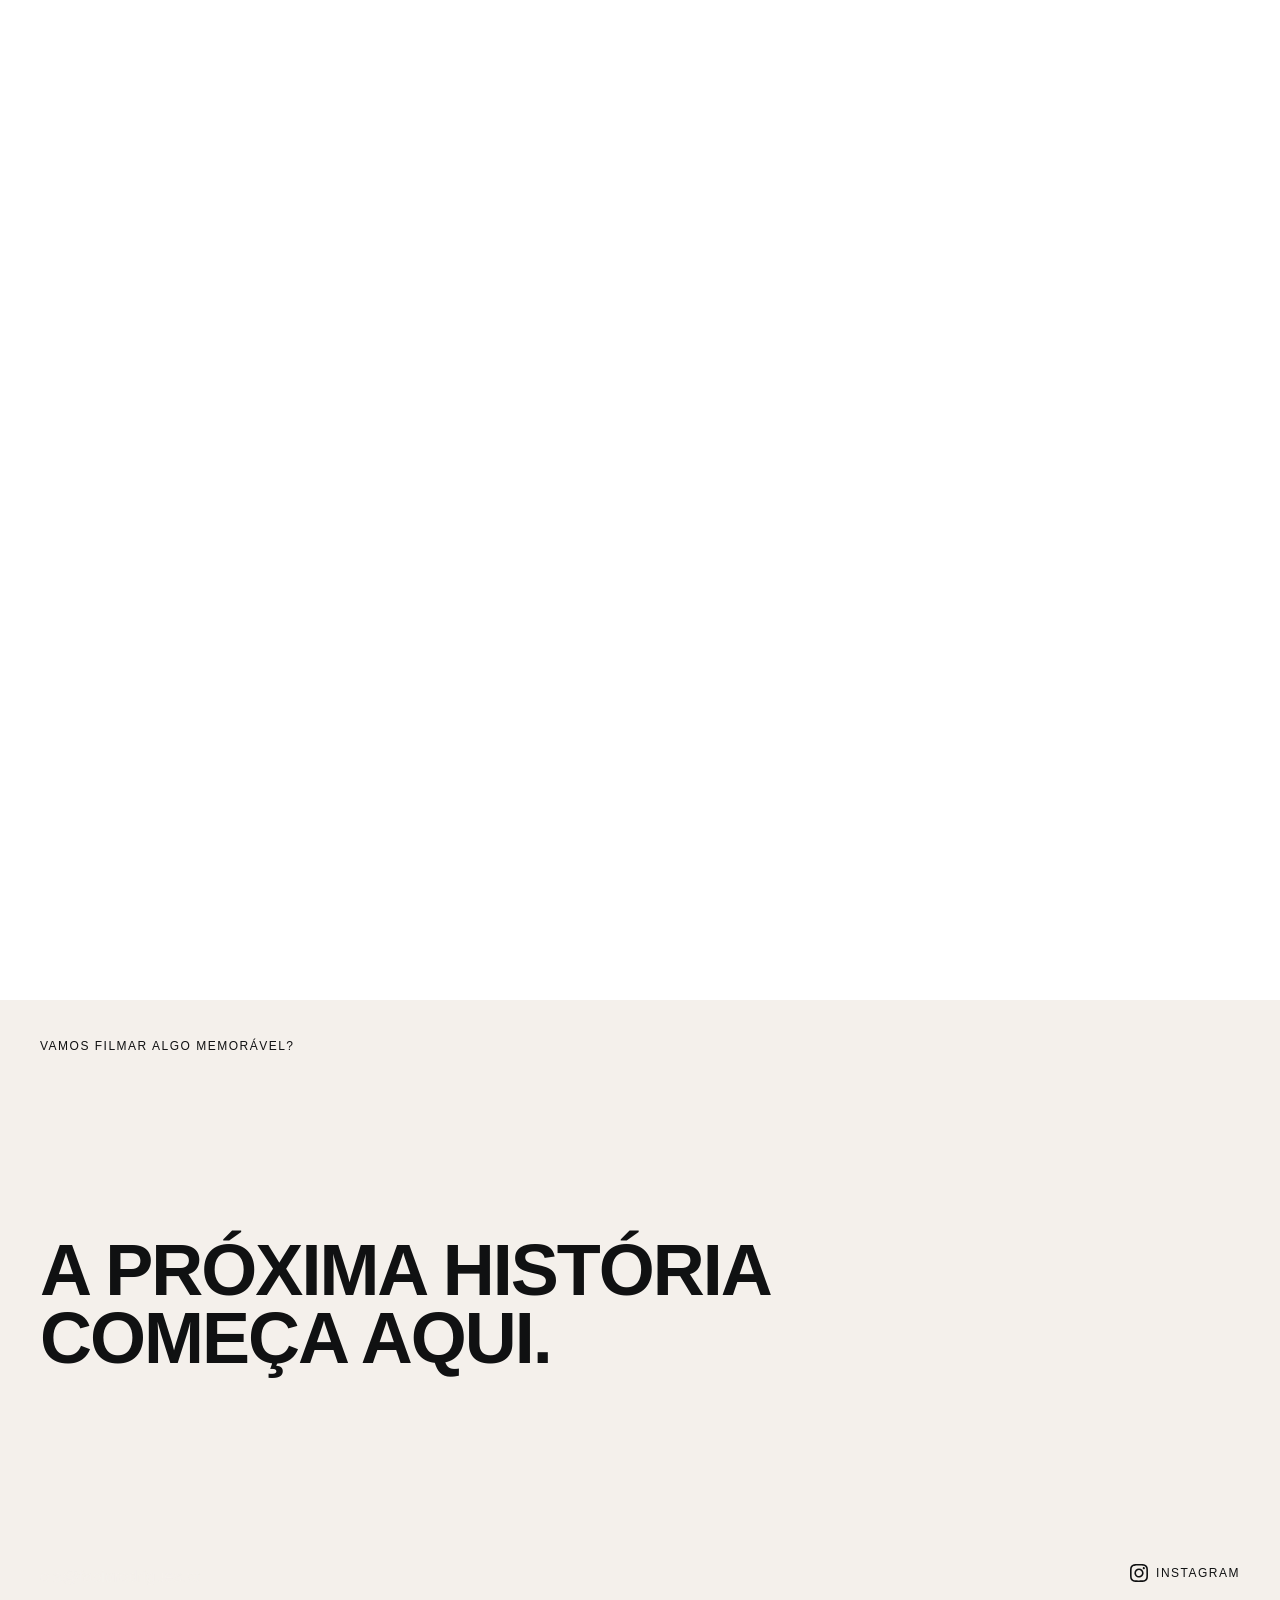
==== commit 437dffec: "Add files via upload" ====
--- a/index.html
+++ b/index.html
@@ -1,279 +1,219 @@
 <!DOCTYPE html>
-<html lang="en">
-<head>
-  <meta charset="UTF-8" />
-  <meta name="viewport" content="width=device-width, initial-scale=1.0" />
-  <meta name="description" content="Fábio Rodrigues — Videographer and filmmaker based in Portugal. Music videos, weddings, branded films and aerial imagery." />
-  <meta name="theme-color" content="#070707" />
-  <title>Fábio Rodrigues — Filmmaker</title>
-  <link rel="preconnect" href="https://player.vimeo.com">
-  <link rel="preconnect" href="https://i.vimeocdn.com">
-  <link rel="stylesheet" href="assets/style.css" />
-</head>
-
+<html dir="ltr"><head><script>(function () {
+  var m = {"assets/o7vConEnUmH2ZoV4sk5NSFKwcY":"framerusercontent.com/assets/o7vConEnUmH2ZoV4sk5NSFKwcY.mp4","assets/Y4FfAkbi2RPTBUXvo7oMhFFiKg":"framerusercontent.com/assets/Y4FfAkbi2RPTBUXvo7oMhFFiKg.mp4","assets/BJW3lsHUmaS0TPKBVmY09g6bJ8":"framerusercontent.com/assets/BJW3lsHUmaS0TPKBVmY09g6bJ8.mp4","assets/5vvr9Vy74if2I6bQbJvbw7SY1pQ":"framerusercontent.com/assets/5vvr9Vy74if2I6bQbJvbw7SY1pQ.woff2","assets/EOr0mi4hNtlgWNn9if640EZzXCo":"framerusercontent.com/assets/EOr0mi4hNtlgWNn9if640EZzXCo.woff2","assets/nujB84QhBKHdFegVQms4yNW8HE":"framerusercontent.com/assets/nujB84QhBKHdFegVQms4yNW8HE.mp4","assets/qH7T9sqFCDWnxG3UL7NWksIMs3c":"framerusercontent.com/assets/qH7T9sqFCDWnxG3UL7NWksIMs3c.mp4","assets/b6Y37FthZeALduNqHicBT6FutY":"framerusercontent.com/assets/b6Y37FthZeALduNqHicBT6FutY.woff2","assets/Y9k9QrlZAqio88Klkmbd8VoMQc":"framerusercontent.com/assets/Y9k9QrlZAqio88Klkmbd8VoMQc.woff2","assets/OYrD2tBIBPvoJXiIHnLoOXnY9M":"framerusercontent.com/assets/OYrD2tBIBPvoJXiIHnLoOXnY9M.woff2","assets/JeYwfuaPfZHQhEG8U5gtPDZ7WQ":"framerusercontent.com/assets/JeYwfuaPfZHQhEG8U5gtPDZ7WQ.woff2","assets/GrgcKwrN6d3Uz8EwcLHZxwEfC4":"framerusercontent.com/assets/GrgcKwrN6d3Uz8EwcLHZxwEfC4.woff2","assets/hyOgCu0Xnghbimh0pE8QTvtt2AU":"framerusercontent.com/assets/hyOgCu0Xnghbimh0pE8QTvtt2AU.woff2","images/5ILRvlYXf72kHSVHqpa3snGzjU":"framerusercontent.com/images/5ILRvlYXf72kHSVHqpa3snGzjU.jpg","assets/lEJLP4R0yuCaMCjSXYHtJw72M":"framerusercontent.com/assets/lEJLP4R0yuCaMCjSXYHtJw72M.woff2","assets/NeGmSOXrPBfEFIy5YZeHq17LEDA":"framerusercontent.com/assets/NeGmSOXrPBfEFIy5YZeHq17LEDA.woff2","assets/oYaAX5himiTPYuN8vLWnqBbfD2s":"framerusercontent.com/assets/oYaAX5himiTPYuN8vLWnqBbfD2s.woff2","assets/cRJyLNuTJR5jbyKzGi33wU9cqIQ":"framerusercontent.com/assets/cRJyLNuTJR5jbyKzGi33wU9cqIQ.woff2","assets/A0Wcc7NgXMjUuFdquHDrIZpzZw0":"framerusercontent.com/assets/A0Wcc7NgXMjUuFdquHDrIZpzZw0.woff2","assets/1ZFS7N918ojhhd0nQWdj3jz4w":"framerusercontent.com/assets/1ZFS7N918ojhhd0nQWdj3jz4w.woff2","assets/Qx95Xyt0Ka3SGhinnbXIGpEIyP4":"framerusercontent.com/assets/Qx95Xyt0Ka3SGhinnbXIGpEIyP4.woff2","assets/5A3Ce6C9YYmCjpQx9M4inSaKU":"framerusercontent.com/assets/5A3Ce6C9YYmCjpQx9M4inSaKU.woff2","assets/xYYWaj7wCU5zSQH0eXvSaS19wo":"framerusercontent.com/assets/xYYWaj7wCU5zSQH0eXvSaS19wo.woff2","assets/6mJuEAguuIuMog10gGvH5d3cl8":"framerusercontent.com/assets/6mJuEAguuIuMog10gGvH5d3cl8.woff2","assets/otTaNuNpVK4RbdlT7zDDdKvQBA":"framerusercontent.com/assets/otTaNuNpVK4RbdlT7zDDdKvQBA.woff2","assets/d3tHnaQIAeqiE5hGcRw4mmgWYU":"framerusercontent.com/assets/d3tHnaQIAeqiE5hGcRw4mmgWYU.woff2","assets/DolVirEGb34pEXEp8t8FQBSK4":"framerusercontent.com/assets/DolVirEGb34pEXEp8t8FQBSK4.woff2","assets/MLWPbW1dUQawJLhhun3dBwpgJak":"framerusercontent.com/assets/MLWPbW1dUQawJLhhun3dBwpgJak.mp4","assets/O6WdprWnK2ajuYQTaZcXEM8bs":"framerusercontent.com/assets/O6WdprWnK2ajuYQTaZcXEM8bs.mp4","assets/ZVokTmG7FhZMEfwCqYv1uNWOQAc":"framerusercontent.com/assets/ZVokTmG7FhZMEfwCqYv1uNWOQAc.mp4","assets/DsGT2dKnENiSK28xizGtQssZ0":"framerusercontent.com/assets/DsGT2dKnENiSK28xizGtQssZ0.mp4"};
+  function keyOf(u) {
+    var q = u.indexOf("?");
+    var p = (q === -1 ? u : u.slice(0, q)).split("/");
+    for (var i = 0; i < p.length - 1; i++) {
+      var seg = p[i].toLowerCase();
+      if (seg === "images" || seg === "assets" || seg === "modules") {
+        var id = p[i + 1];
+        var dot = id.lastIndexOf(".");
+        return seg + "/" + (dot === -1 ? id : id.slice(0, dot));
+      }
+    }
+    return null;
+  }
+  function fix(u) {
+    if (typeof u !== "string" || u.indexOf("framerusercontent.com") === -1) return u;
+    var k = keyOf(u);
+    var local = k && m[k];
+    return local ? "/" + local : u;
+  }
+  function fixSrcset(v) {
+    if (typeof v !== "string") return v;
+    return v.split(",").map(function (part) {
+      var t = part.trim();
+      if (!t) return t;
+      var sp = t.indexOf(" ");
+      return sp === -1 ? fix(t) : fix(t.slice(0, sp)) + t.slice(sp);
+    }).join(", ");
+  }
+  var proto = HTMLImageElement.prototype;
+  var srcDesc = Object.getOwnPropertyDescriptor(proto, "src");
+  Object.defineProperty(proto, "src", {
+    get: srcDesc.get,
+    set: function (v) { srcDesc.set.call(this, fix(v)); },
+    configurable: true,
+  });
+  var srcsetDesc = Object.getOwnPropertyDescriptor(proto, "srcset");
+  Object.defineProperty(proto, "srcset", {
+    get: srcsetDesc.get,
+    set: function (v) { srcsetDesc.set.call(this, fixSrcset(v)); },
+    configurable: true,
+  });
+})();</script>
+	<meta charset="utf-8">
+	<meta name="viewport" content="width=device-width">
+	<meta name="generator" content="Framer 4d43e7b">
+	<title>Fabio Rodrigues — Direção &amp; Produção Audiovisual</title>
+    <meta name="description" content="Filmes, conteúdo e narrativas visuais para marcas, pessoas e cultura.">
+    <meta name="framer-search-index" content="framerusercontent.com/sites/6SF6eUrcSRGxWNkHNAUytP/searchIndex-PaQt3PGVPO3U.json">
+    <link href="framerusercontent.com/sites/icons/default-favicon-light.v1.png" rel="icon" media="(prefers-color-scheme: light)">
+    <link href="framerusercontent.com/sites/icons/default-favicon-dark.v1.png" rel="icon" media="(prefers-color-scheme: dark)">
+    <link rel="apple-touch-icon" href="framerusercontent.com/sites/icons/default-touch-icon.v3.png">
+    <!-- Open Graph -->
+    <meta property="og:type" content="website">
+    <meta property="og:title" content="Fabio Rodrigues — Direção &amp; Produção Audiovisual">
+    <meta property="og:description" content="Filmes, conteúdo e narrativas visuais para marcas, pessoas e cultura.">
+    <!-- X -->
+    <meta name="twitter:card" content="summary_large_image">
+    <meta name="twitter:title" content="Fabio Rodrigues — Direção &amp; Produção Audiovisual">
+    <meta name="twitter:description" content="Filmes, conteúdo e narrativas visuais para marcas, pessoas e cultura.">
+	
+	
+	<script>try{if(localStorage.getItem("__framer_force_showing_editorbar_since")){const n=document.createElement("link");n.rel="modulepreload";n.href="https://framer.com/edit/init.mjs";document.head.appendChild(n)}}catch(e){}</script>
+	<link rel="canonical" href="https://fabiodanielr.github.io/"><meta property="og:url" content="https://fabiodanielr.github.io/"><!-- Start of headStart -->
+    
+    <!-- End of headStart -->
+	
+	<style data-framer-font-css="">@font-face { font-family: "Inter"; src: url('framerusercontent.com/assets/5vvr9Vy74if2I6bQbJvbw7SY1pQ.woff2'); font-display: swap; font-style: normal; font-weight: 400; unicode-range: U+0460-052F, U+1C80-1C88, U+20B4, U+2DE0-2DFF, U+A640-A69F, U+FE2E-FE2F }
+@font-face { font-family: "Inter"; src: url('framerusercontent.com/assets/EOr0mi4hNtlgWNn9if640EZzXCo.woff2'); font-display: swap; font-style: normal; font-weight: 400; unicode-range: U+0301, U+0400-045F, U+0490-0491, U+04B0-04B1, U+2116 }
+@font-face { font-family: "Inter"; src: url('framerusercontent.com/assets/Y9k9QrlZAqio88Klkmbd8VoMQc.woff2'); font-display: swap; font-style: normal; font-weight: 400; unicode-range: U+1F00-1FFF }
+@font-face { font-family: "Inter"; src: url('framerusercontent.com/assets/OYrD2tBIBPvoJXiIHnLoOXnY9M.woff2'); font-display: swap; font-style: normal; font-weight: 400; unicode-range: U+0370-03FF }
+@font-face { font-family: "Inter"; src: url('framerusercontent.com/assets/JeYwfuaPfZHQhEG8U5gtPDZ7WQ.woff2'); font-display: swap; font-style: normal; font-weight: 400; unicode-range: U+0100-024F, U+0259, U+1E00-1EFF, U+2020, U+20A0-20AB, U+20AD-20CF, U+2113, U+2C60-2C7F, U+A720-A7FF }
+@font-face { font-family: "Inter"; src: url('framerusercontent.com/assets/GrgcKwrN6d3Uz8EwcLHZxwEfC4.woff2'); font-display: swap; font-style: normal; font-weight: 400; unicode-range: U+0000-00FF, U+0131, U+0152-0153, U+02BB-02BC, U+02C6, U+02DA, U+02DC, U+2000-206F, U+2070, U+2074-207E, U+2080-208E, U+20AC, U+2122, U+2191, U+2193, U+2212, U+2215, U+FEFF, U+FFFD }
+@font-face { font-family: "Inter"; src: url('framerusercontent.com/assets/b6Y37FthZeALduNqHicBT6FutY.woff2'); font-display: swap; font-style: normal; font-weight: 400; unicode-range: U+0102-0103, U+0110-0111, U+0128-0129, U+0168-0169, U+01A0-01A1, U+01AF-01B0, U+1EA0-1EF9, U+20AB }
+@font-face { font-family: "Clash Display"; src: url('framerusercontent.com/third-party-assets/fontshare/wf/FPDAZ2S6SW4QMSRIIKNNGTPM6VIXYMKO/5HNPQ453FRLIQWV2FNOBUU3FKTDZQVSG/Z3MGHFHX6DCTLQ55LJYRJ5MDCZPMFZU6.woff2'); font-display: swap; font-style: normal; font-weight: 600 }
+@font-face { font-family: "Clash Display"; src: url('framerusercontent.com/third-party-assets/fontshare/wf/2GQIT54GKQY3JRFTSHS4ARTRNRQISSAA/3CIP5EBHRRHE5FVQU3VFROPUERNDSTDF/JTSL5QESUXATU47LCPUNHZQBDDIWDOSW.woff2'); font-display: swap; font-style: normal; font-weight: 500 }
+@font-face { font-family: "Clash Display"; src: url('framerusercontent.com/third-party-assets/fontshare/wf/BFBSY7LX5W2U2EROCLVVTQP4VS7S4PC3/IIUX4FGTMD2LK2VWD3RVTAS4SSMUN7B5/53RZKGODFYDW3QHTIL7IPOWTBCSUEZK7.woff2'); font-display: swap; font-style: normal; font-weight: 700 }
+@font-face { font-family: "Clash Display"; src: url('framerusercontent.com/third-party-assets/fontshare/wf/VFMK2COV3DN37JR7JQ4CAOJPZ7KWKNY7/ODD5YJNDLHZZB2MIT3DPVH4EIHAMZ34D/BSY64LPTT3OPLVKAZKL3AHKRWZ3D74AC.woff2'); font-display: swap; font-style: normal; font-weight: 400 }
+@font-face { font-family: "Inter Placeholder"; src: local("Arial"); ascent-override: 89.79%; descent-override: 22.36%; line-gap-override: 0.00%; size-adjust: 107.89% }
+@font-face { font-family: "Clash Display Placeholder"; src: local("Arial"); ascent-override: 83.42%; descent-override: 23.43%; line-gap-override: 8.44%; size-adjust: 106.69% }</style>
+	
+	
+	<meta name="robots" content="max-image-preview:large"><style data-framer-css-ssr-minified="" data-framer-components="framer-lib-cursors-host framer-vcXSS framer-lib-combinedCSSRules PropertyOverrides framer-i3xnF framer-7fHrB framer-6Rbjs">html,body,#main{box-sizing:border-box;margin:0;padding:0}:root{-webkit-font-smoothing:antialiased;-moz-osx-font-smoothing:grayscale}*{box-sizing:border-box;-webkit-font-smoothing:inherit}h1,h2,h3,h4,h5,h6,p,figure{margin:0}body,input,textarea,select,button{font-family:sans-serif;font-size:12px}@supports (z-index:calc(infinity)){#__framer-badge-container{--infinity:infinity}}#__framer-badge-container{pointer-events:none;width:100%;z-index:calc(var(--infinity,2147480000));justify-content:flex-end;padding:20px;display:flex;position:fixed;bottom:0}@supports (background:-webkit-named-image(i)) and (not (grid-template-rows:subgrid)){body{--framer-will-change-override:transform}}@supports (background:-webkit-named-image(i)) and (not (position-area:top right)){body{--framer-will-change-filter-override:filter}}[data-framer-component-type=Text] div div span,[data-framer-component-type=Text] a div span,[data-framer-component-type=Text] span span span,[data-framer-component-type=Text] p span span,[data-framer-component-type=Text] h1 span span,[data-framer-component-type=Text] h2 span span,[data-framer-component-type=Text] h3 span span,[data-framer-component-type=Text] h4 span span,[data-framer-component-type=Text] h5 span span,[data-framer-component-type=Text] h6 span span,[data-framer-component-type=Text] a{font-family:var(--font-family);font-style:var(--font-style);font-weight:min(calc(var(--framer-font-weight-increase,0) + var(--font-weight,400)),900);color:var(--text-color);letter-spacing:var(--letter-spacing);font-size:var(--font-size);text-transform:var(--text-transform);--text-decoration:var(--framer-text-decoration-style,solid)var(--framer-text-decoration,none)var(--framer-text-decoration-color,currentcolor)var(--framer-text-decoration-thickness,auto);--text-decoration-skip-ink:var(--framer-text-decoration-skip-ink);--text-underline-offset:var(--framer-text-decoration-offset);line-height:var(--line-height);--font-family:var(--framer-font-family);--font-style:var(--framer-font-style);--font-weight:var(--framer-font-weight);--text-color:var(--framer-text-color);--letter-spacing:var(--framer-letter-spacing);--font-size:var(--framer-font-size);--text-transform:var(--framer-text-transform);--line-height:var(--framer-line-height)}@supports not (color:color(display-p3 1 1 1)){p.framer-text,div.framer-text,h1.framer-text,h2.framer-text,h3.framer-text,h4.framer-text,h5.framer-text,h6.framer-text,li.framer-text,ol.framer-text,ul.framer-text,span.framer-text:not([data-text-fill]){color:var(--framer-blockquote-text-color-rgb,var(--framer-blockquote-text-color,var(--framer-text-color-rgb,var(--framer-text-color,#000))));-webkit-text-stroke-color:var(--framer-text-stroke-color-rgb,var(--framer-text-stroke-color,initial))}mark.framer-text{background-color:var(--framer-blockquote-text-background-color-rgb,var(--framer-blockquote-text-background-color,var(--framer-text-background-color-rgb,var(--framer-text-background-color,initial))))}}@supports not (color:color(display-p3 1 1 1)){code.framer-text,code.framer-text span.framer-text:not([data-text-fill]){color:var(--framer-blockquote-text-color-rgb,var(--framer-blockquote-text-color,var(--framer-code-text-color-rgb,var(--framer-code-text-color,var(--framer-text-color-rgb,var(--framer-text-color,#000))))))}}@supports not (color:color(display-p3 1 1 1)){a.framer-text,span.framer-text[data-nested-link]{color:var(--framer-link-text-color-rgb,var(--framer-link-text-color,var(--framer-blockquote-text-color-rgb,var(--framer-blockquote-text-color,var(--framer-text-color-rgb,var(--framer-text-color,#000))))));background-color:var(--framer-link-text-background-color-rgb,var(--framer-link-text-background-color,initial));-webkit-text-decoration-color:var(--framer-link-text-decoration-color-rgb,var(--framer-link-text-decoration-color,var(--framer-text-decoration-color-rgb,var(--framer-text-decoration-color,currentcolor))));text-decoration-color:var(--framer-link-text-decoration-color-rgb,var(--framer-link-text-decoration-color,var(--framer-text-decoration-color-rgb,var(--framer-text-decoration-color,currentcolor))))}}@supports not (color:color(display-p3 1 1 1)){code.framer-text a.framer-text,code.framer-text a.framer-text span.framer-text:not([data-text-fill]),code.framer-text span.framer-text[data-nested-link],code.framer-text span.framer-text[data-nested-link] span.framer-text:not([data-text-fill]){color:var(--framer-link-text-color-rgb,var(--framer-link-text-color,var(--framer-blockquote-text-color-rgb,var(--framer-blockquote-text-color,var(--framer-code-text-color-rgb,var(--framer-code-text-color,var(--framer-text-color-rgb,var(--framer-text-color,#000))))))))}}@supports not (color:color(display-p3 1 1 1)){a.framer-text:hover,span.framer-text[data-nested-link]:hover{color:var(--framer-link-hover-text-color-rgb,var(--framer-link-hover-text-color,var(--framer-link-text-color-rgb,var(--framer-link-text-color,var(--framer-blockquote-text-color-rgb,var(--framer-blockquote-text-color,var(--framer-text-color-rgb,var(--framer-text-color,#000))))))));background-color:var(--framer-link-hover-text-background-color-rgb,var(--framer-link-hover-text-background-color,var(--framer-link-text-background-color-rgb,var(--framer-link-text-background-color,var(--framer-text-background-color-rgb,var(--framer-text-background-color,initial))))));-webkit-text-decoration-color:var(--framer-link-hover-text-decoration-color-rgb,var(--framer-link-hover-text-decoration-color,var(--framer-link-text-decoration-color-rgb,var(--framer-link-text-decoration-color,var(--framer-text-decoration-color-rgb,var(--framer-text-decoration-color,currentcolor))))));text-decoration-color:var(--framer-link-hover-text-decoration-color-rgb,var(--framer-link-hover-text-decoration-color,var(--framer-link-text-decoration-color-rgb,var(--framer-link-text-decoration-color,var(--framer-text-decoration-color-rgb,var(--framer-text-decoration-color,currentcolor))))))}}@supports not (color:color(display-p3 1 1 1)){code.framer-text a.framer-text:hover,code.framer-text span.framer-text[data-nested-link]:hover{color:var(--framer-link-hover-text-color-rgb,var(--framer-link-hover-text-color,var(--framer-link-text-color-rgb,var(--framer-link-text-color,var(--framer-blockquote-text-color-rgb,var(--framer-blockquote-text-color,var(--framer-code-text-color-rgb,var(--framer-code-text-color,var(--framer-text-color-rgb,var(--framer-text-color,#000))))))))))}}@supports not (color:color(display-p3 1 1 1)){a.framer-text[data-framer-page-link-current],span.framer-text[data-framer-page-link-current]{color:var(--framer-link-current-text-color-rgb,var(--framer-link-current-text-color,var(--framer-link-text-color-rgb,var(--framer-link-text-color,var(--framer-text-color-rgb,var(--framer-text-color,#000))))));background-color:var(--framer-link-current-text-background-color-rgb,var(--framer-link-current-text-background-color,var(--framer-link-text-background-color-rgb,var(--framer-link-text-background-color,var(--framer-text-background-color-rgb,var(--framer-text-background-color,initial))))));-webkit-text-decoration-color:var(--framer-link-current-text-decoration-color-rgb,var(--framer-link-current-text-decoration-color,var(--framer-link-text-decoration-color-rgb,var(--framer-link-text-decoration-color,var(--framer-text-decoration-color-rgb,var(--framer-text-decoration-color,currentcolor))))));text-decoration-color:var(--framer-link-current-text-decoration-color-rgb,var(--framer-link-current-text-decoration-color,var(--framer-link-text-decoration-color-rgb,var(--framer-link-text-decoration-color,var(--framer-text-decoration-color-rgb,var(--framer-text-decoration-color,currentcolor))))))}}@supports not (color:color(display-p3 1 1 1)){code.framer-text a.framer-text[data-framer-page-link-current],code.framer-text a.framer-text[data-framer-page-link-current] span.framer-text:not([data-text-fill]),code.framer-text span.framer-text[data-framer-page-link-current],code.framer-text span.framer-text[data-framer-page-link-current] span.framer-text:not([data-text-fill]){color:var(--framer-link-current-text-color-rgb,var(--framer-link-current-text-color,var(--framer-link-text-color-rgb,var(--framer-link-text-color,var(--framer-code-text-color-rgb,var(--framer-code-text-color,var(--framer-text-color-rgb,var(--framer-text-color,#000))))))));background-color:var(--framer-link-current-text-background-color-rgb,var(--framer-link-current-text-background-color,var(--framer-link-text-background-color-rgb,var(--framer-link-text-background-color,var(--framer-text-background-color-rgb,var(--framer-text-background-color,initial))))))}}@supports not (color:color(display-p3 1 1 1)){a.framer-text[data-framer-page-link-current]:hover,span.framer-text[data-framer-page-link-current]:hover{color:var(--framer-link-hover-text-color-rgb,var(--framer-link-hover-text-color,var(--framer-link-current-text-color-rgb,var(--framer-link-current-text-color,var(--framer-link-text-color-rgb,var(--framer-link-text-color,var(--framer-code-text-color-rgb,var(--framer-code-text-color,var(--framer-text-color-rgb,var(--framer-text-color,#000))))))))));background-color:var(--framer-link-hover-text-background-color-rgb,var(--framer-link-hover-text-background-color,var(--framer-link-current-text-background-color-rgb,var(--framer-link-current-text-background-color,var(--framer-link-text-background-color-rgb,var(--framer-link-text-background-color,initial))))));-webkit-text-decoration-color:var(--framer-link-hover-text-decoration-color-rgb,var(--framer-link-hover-text-decoration-color,var(--framer-link-current-text-decoration-color-rgb,var(--framer-link-current-text-decoration-color,var(--framer-link-text-decoration-color-rgb,var(--framer-link-text-decoration-color,var(--framer-text-decoration-color-rgb,var(--framer-text-decoration-color,currentcolor))))))));text-decoration-color:var(--framer-link-hover-text-decoration-color-rgb,var(--framer-link-hover-text-decoration-color,var(--framer-link-current-text-decoration-color-rgb,var(--framer-link-current-text-decoration-color,var(--framer-link-text-decoration-color-rgb,var(--framer-link-text-decoration-color,var(--framer-text-decoration-color-rgb,var(--framer-text-decoration-color,currentcolor))))))))}}@supports not (color:color(display-p3 1 1 1)){code.framer-text a.framer-text[data-framer-page-link-current]:hover,code.framer-text a.framer-text[data-framer-page-link-current]:hover span.framer-text:not([data-text-fill]),code.framer-text span.framer-text[data-framer-page-link-current]:hover,code.framer-text span.framer-text[data-framer-page-link-current]:hover span.framer-text:not([data-text-fill]){color:var(--framer-link-hover-text-color-rgb,var(--framer-link-hover-text-color,var(--framer-link-current-text-color-rgb,var(--framer-link-current-text-color,var(--framer-link-text-color-rgb,var(--framer-link-text-color,var(--framer-code-text-color-rgb,var(--framer-code-text-color,var(--framer-text-color-rgb,var(--framer-text-color,#000))))))))));background-color:var(--framer-link-hover-text-background-color-rgb,var(--framer-link-hover-text-background-color,var(--framer-link-current-text-background-color-rgb,var(--framer-link-current-text-background-color,var(--framer-link-text-background-color-rgb,var(--framer-link-text-background-color,initial))))))}}[data-framer-component-type=Stack]:not([data-framer-generated])>*,[data-framer-component-type=Stack]:not([data-framer-generated])>[data-framer-component-type],NavigationContainer [data-framer-component-type=NavigationContainer]>*,[data-framer-component-type=NavigationContainer]>[data-framer-component-type]{position:relative}@supports not (overflow:clip){:root{--overflow-clip-fallback:hidden}}@supports (background:-webkit-named-image(i)) and (not (contain-intrinsic-size:inherit)){div.framer-text,p.framer-text,h1.framer-text,h2.framer-text,h3.framer-text,h4.framer-text,h5.framer-text,h6.framer-text,ol.framer-text,ul.framer-text,li.framer-text,blockquote.framer-text,.framer-text.framer-image{display:var(--text-truncation-display-inline-for-safari-16,revert)}div.framer-text:after,p.framer-text:after,h1.framer-text:after,h2.framer-text:after,h3.framer-text:after,h4.framer-text:after,h5.framer-text:after,h6.framer-text:after,ol.framer-text:after,ul.framer-text:after,li.framer-text:after,blockquote.framer-text:after,.framer-text.framer-image:after{content:var(--text-truncation-line-break-for-safari-16);white-space:pre}.framer-text.framer-text-module,.framer-text.framer-table-wrapper{display:var(--text-truncation-display-none-for-safari-16,revert)}p.framer-text[data-text-fill]{display:var(--text-truncation-display-inline-for-safari-16,inline-block)}}@supports (corner-shape:superellipse(2)){:root{--one-if-corner-shape-supported:1}}.framer-cursor-none,.framer-cursor-none *{cursor:none!important}.framer-pointer-events-none,.framer-pointer-events-none *{pointer-events:none!important}.framer-vcXSS.framer-lux5qc,.framer-vcXSS .framer-lux5qc{display:block}.framer-vcXSS.framer-72rtr7{height:min-content;overflow:var(--overflow-clip-fallback,clip);background-color:#fff;flex-flow:column;place-content:center flex-start;align-items:center;gap:0;width:1200px;padding:0;display:flex;position:relative}.framer-vcXSS .framer-12w2yug{max-width:1440px;height:100vh;min-height:720px;overflow:var(--overflow-clip-fallback,clip);background-color:#101112;flex-flow:column;flex:none;place-content:flex-start space-between;align-items:flex-start;width:100%;padding:32px 40px 40px;display:flex;position:relative}.framer-vcXSS .framer-1g0quwq{height:min-content;overflow:var(--overflow-clip-fallback,clip);flex-flow:row;flex:none;place-content:center space-between;align-items:center;width:100%;padding:0;display:flex;position:relative}.framer-vcXSS .framer-11scp00,.framer-vcXSS .framer-1mxhd3o,.framer-vcXSS .framer-1fkw9ps,.framer-vcXSS .framer-m4rjdu,.framer-vcXSS .framer-185u6gg{white-space:pre;flex:none;width:auto;height:auto;position:relative}.framer-vcXSS .framer-14vjlsh{max-width:920px;height:min-content;overflow:var(--overflow-clip-fallback,clip);flex-flow:column;flex:none;place-content:flex-start;align-items:flex-start;gap:24px;width:100%;padding:0;display:flex;position:relative}.framer-vcXSS .framer-vzx78x{white-space:pre;flex:none;width:100%;height:auto;position:relative}.framer-vcXSS .framer-11t7bra{--framer-text-wrap-override:balance;flex:none;width:100%;max-width:440px;height:auto;position:relative}.framer-vcXSS .framer-p4wkeu{height:min-content;overflow:var(--overflow-clip-fallback,clip);flex-flow:row;flex:none;place-content:center flex-start;align-items:center;gap:10px;width:min-content;padding:0;display:flex;position:relative}.framer-vcXSS .framer-1y8yrwu{--1m973uw:#f4f0eb;--js9iwy:1.5;flex:none;width:18px;height:auto;position:relative}.framer-vcXSS .framer-by78mz-container,.framer-vcXSS .framer-jxjvuq-container,.framer-vcXSS .framer-1y06ead-container,.framer-vcXSS .framer-1qvg4xo-container,.framer-vcXSS .framer-x8di41-container,.framer-vcXSS .framer-16itros-container,.framer-vcXSS .framer-164sa4v-container,.framer-vcXSS .framer-1k71ebm-container,.framer-vcXSS .framer-vo3t9l-container{flex:none;width:100%;height:100vh;position:relative}.framer-vcXSS .framer-x7w2pb{max-width:1440px;height:70vh;min-height:520px;overflow:var(--overflow-clip-fallback,clip);background-color:#f4f0eb;flex-flow:column;flex:none;place-content:flex-start space-between;align-items:flex-start;width:100%;padding:40px;display:flex;position:relative}.framer-vcXSS .framer-h2zo6b{white-space:pre-wrap;word-break:break-word;word-wrap:break-word;flex:none;width:100%;height:auto;position:relative}.framer-vcXSS .framer-wlt0ce{white-space:pre-wrap;word-break:break-word;word-wrap:break-word;flex:none;width:100%;max-width:900px;height:auto;position:relative}.framer-vcXSS .framer-14ynqpl{height:min-content;overflow:var(--overflow-clip-fallback,clip);flex-flow:row;flex:none;place-content:flex-end space-between;align-items:flex-end;width:100%;padding:0;display:flex;position:relative}.framer-vcXSS .framer-y2h29s{cursor:pointer;height:min-content;overflow:var(--overflow-clip-fallback,clip);flex-flow:row;flex:none;place-content:center;align-items:center;gap:8px;width:min-content;padding:8px 0;text-decoration:none;display:flex;position:relative}.framer-vcXSS .framer-1tagri6{--t829wi:#101112;flex:none;width:auto;height:18px;position:relative}.framer-uY0NQ .framer-styles-preset-1kn8htr:not(.rich-text-wrapper),.framer-uY0NQ .framer-styles-preset-1kn8htr.rich-text-wrapper a{--framer-link-hover-text-color:#f4f0eb;--framer-link-text-color:#f4f0ebb8;--framer-link-text-decoration:none;transition:color .25s cubic-bezier(.44,0,.56,1)}@media (max-width:1199px) and (min-width:810px){.framer-7O9Am .framer-styles-preset-1wcgyvn:not(.rich-text-wrapper),.framer-7O9Am .framer-styles-preset-1wcgyvn.rich-text-wrapper p{--framer-font-family:"Clash Display","Clash Display Placeholder",sans-serif;--framer-font-family-bold:"Clash Display","Clash Display Placeholder",sans-serif;--framer-font-open-type-features:"blwf" on,"cv03" on,"cv04" on,"cv09" on,"cv11" on;--framer-font-size:16px;--framer-font-style:normal;--framer-font-style-bold:normal;--framer-font-variation-axes:normal;--framer-font-weight:400;--framer-font-weight-bold:700;--framer-letter-spacing:-.02em;--framer-line-height:1.45em;--framer-paragraph-spacing:20px;--framer-text-alignment:start;--framer-text-color:#f4f0ebb8;--framer-text-decoration:none;--framer-text-stroke-color:initial;--framer-text-stroke-width:initial;--framer-text-transform:none}}@media (max-width:809px) and (min-width:0){.framer-7O9Am .framer-styles-preset-1wcgyvn:not(.rich-text-wrapper),.framer-7O9Am .framer-styles-preset-1wcgyvn.rich-text-wrapper p{--framer-font-family:"Clash Display","Clash Display Placeholder",sans-serif;--framer-font-family-bold:"Clash Display","Clash Display Placeholder",sans-serif;--framer-font-open-type-features:"blwf" on,"cv03" on,"cv04" on,"cv09" on,"cv11" on;--framer-font-size:16px;--framer-font-style:normal;--framer-font-style-bold:normal;--framer-font-variation-axes:normal;--framer-font-weight:400;--framer-font-weight-bold:700;--framer-letter-spacing:-.02em;--framer-line-height:1.45em;--framer-paragraph-spacing:20px;--framer-text-alignment:start;--framer-text-color:#f4f0ebb8;--framer-text-decoration:none;--framer-text-stroke-color:initial;--framer-text-stroke-width:initial;--framer-text-transform:none}}@media (max-width:1199px) and (min-width:810px){.framer-u3HZe .framer-styles-preset-1d6z18:not(.rich-text-wrapper),.framer-u3HZe .framer-styles-preset-1d6z18.rich-text-wrapper h1{--framer-font-family:"Clash Display","Clash Display Placeholder",sans-serif;--framer-font-family-bold:"Clash Display","Clash Display Placeholder",sans-serif;--framer-font-open-type-features:"blwf" on,"cv03" on,"cv04" on,"cv09" on,"cv11" on;--framer-font-size:60px;--framer-font-style:normal;--framer-font-style-bold:normal;--framer-font-variation-axes:normal;--framer-font-weight:600;--framer-font-weight-bold:700;--framer-letter-spacing:-2px;--framer-line-height:.95em;--framer-paragraph-spacing:0px;--framer-text-alignment:start;--framer-text-color:#f4f0eb;--framer-text-decoration:none;--framer-text-stroke-color:initial;--framer-text-stroke-width:initial;--framer-text-transform:none}}@media (max-width:809px) and (min-width:0){.framer-u3HZe .framer-styles-preset-1d6z18:not(.rich-text-wrapper),.framer-u3HZe .framer-styles-preset-1d6z18.rich-text-wrapper h1{--framer-font-family:"Clash Display","Clash Display Placeholder",sans-serif;--framer-font-family-bold:"Clash Display","Clash Display Placeholder",sans-serif;--framer-font-open-type-features:"blwf" on,"cv03" on,"cv04" on,"cv09" on,"cv11" on;--framer-font-size:44px;--framer-font-style:normal;--framer-font-style-bold:normal;--framer-font-variation-axes:normal;--framer-font-weight:600;--framer-font-weight-bold:700;--framer-letter-spacing:-2px;--framer-line-height:.95em;--framer-paragraph-spacing:0px;--framer-text-alignment:start;--framer-text-color:#f4f0eb;--framer-text-decoration:none;--framer-text-stroke-color:initial;--framer-text-stroke-width:initial;--framer-text-transform:none}}@media (min-width:810px) and (max-width:1199.98px){.framer-vcXSS.framer-72rtr7{width:810px}.framer-vcXSS .framer-12w2yug{min-height:640px;padding:28px 28px 36px}.framer-vcXSS .framer-by78mz-container,.framer-vcXSS .framer-jxjvuq-container,.framer-vcXSS .framer-1y06ead-container,.framer-vcXSS .framer-1qvg4xo-container,.framer-vcXSS .framer-x8di41-container,.framer-vcXSS .framer-16itros-container,.framer-vcXSS .framer-164sa4v-container,.framer-vcXSS .framer-1k71ebm-container,.framer-vcXSS .framer-vo3t9l-container{height:85vh}.framer-vcXSS .framer-x7w2pb{height:60vh;min-height:480px;padding:32px 28px}}@media (max-width:809.98px){.framer-vcXSS.framer-72rtr7{width:390px}.framer-vcXSS .framer-12w2yug{min-height:620px;padding:20px 20px 28px}.framer-vcXSS .framer-14vjlsh{gap:18px;max-width:350px}.framer-vcXSS .framer-11t7bra{max-width:310px}.framer-vcXSS .framer-by78mz-container,.framer-vcXSS .framer-jxjvuq-container,.framer-vcXSS .framer-1y06ead-container,.framer-vcXSS .framer-1qvg4xo-container,.framer-vcXSS .framer-x8di41-container,.framer-vcXSS .framer-16itros-container,.framer-vcXSS .framer-164sa4v-container,.framer-vcXSS .framer-1k71ebm-container,.framer-vcXSS .framer-vo3t9l-container{height:78vh}.framer-vcXSS .framer-x7w2pb{height:62vh;min-height:460px;padding:24px 20px}.framer-vcXSS .framer-14ynqpl{flex-direction:column;place-content:flex-start;align-items:flex-start;gap:20px}}body{--framer-will-change-override:none}@supports (background:-webkit-named-image(i)) and (not (grid-template-rows:subgrid)){body{--framer-will-change-override:transform}}body{--framer-will-change-filter-override:none}@supports (background:-webkit-named-image(i)) and (not (position-area:top right)){body{--framer-will-change-filter-override:filter}}[data-framer-component-type]{position:absolute}[data-framer-component-type=Text]{cursor:inherit}[data-framer-component-text-autosized] *{white-space:pre}[data-framer-component-type=Text]>*{text-align:var(--framer-text-alignment,start)}[data-framer-component-type=Text] span span,[data-framer-component-type=Text] p span,[data-framer-component-type=Text] h1 span,[data-framer-component-type=Text] h2 span,[data-framer-component-type=Text] h3 span,[data-framer-component-type=Text] h4 span,[data-framer-component-type=Text] h5 span,[data-framer-component-type=Text] h6 span{display:block}[data-framer-component-type=Text] span span span,[data-framer-component-type=Text] p span span,[data-framer-component-type=Text] h1 span span,[data-framer-component-type=Text] h2 span span,[data-framer-component-type=Text] h3 span span,[data-framer-component-type=Text] h4 span span,[data-framer-component-type=Text] h5 span span,[data-framer-component-type=Text] h6 span span{display:unset}[data-framer-component-type=Text] div div span,[data-framer-component-type=Text] a div span,[data-framer-component-type=Text] span span span,[data-framer-component-type=Text] p span span,[data-framer-component-type=Text] h1 span span,[data-framer-component-type=Text] h2 span span,[data-framer-component-type=Text] h3 span span,[data-framer-component-type=Text] h4 span span,[data-framer-component-type=Text] h5 span span,[data-framer-component-type=Text] h6 span span,[data-framer-component-type=Text] a{font-family:var(--font-family);font-style:var(--font-style);font-weight:min(calc(var(--framer-font-weight-increase,0) + var(--font-weight,400)),900);color:var(--text-color);letter-spacing:var(--letter-spacing);font-size:var(--font-size);text-transform:var(--text-transform);--text-decoration:var(--framer-text-decoration-style,solid)var(--framer-text-decoration,none)var(--framer-text-decoration-color,currentcolor)var(--framer-text-decoration-thickness,auto);--text-decoration-skip-ink:var(--framer-text-decoration-skip-ink);--text-underline-offset:var(--framer-text-decoration-offset);line-height:var(--line-height);--font-family:var(--framer-font-family);--font-style:var(--framer-font-style);--font-weight:var(--framer-font-weight);--text-color:var(--framer-text-color);--letter-spacing:var(--framer-letter-spacing);--font-size:var(--framer-font-size);--text-transform:var(--framer-text-transform);--line-height:var(--framer-line-height)}[data-framer-component-type=Text] a,[data-framer-component-type=Text] a div span,[data-framer-component-type=Text] a span span span,[data-framer-component-type=Text] a p span span,[data-framer-component-type=Text] a h1 span span,[data-framer-component-type=Text] a h2 span span,[data-framer-component-type=Text] a h3 span span,[data-framer-component-type=Text] a h4 span span,[data-framer-component-type=Text] a h5 span span,[data-framer-component-type=Text] a h6 span span{--font-family:var(--framer-link-font-family,var(--framer-font-family));--font-style:var(--framer-link-font-style,var(--framer-font-style));--font-weight:var(--framer-link-font-weight,var(--framer-font-weight));--text-color:var(--framer-link-text-color,var(--framer-text-color));--font-size:var(--framer-link-font-size,var(--framer-font-size));--text-transform:var(--framer-link-text-transform,var(--framer-text-transform));--text-decoration:var(--framer-link-text-decoration-style,var(--framer-text-decoration-style,solid))var(--framer-link-text-decoration,var(--framer-text-decoration,none))var(--framer-link-text-decoration-color,var(--framer-text-decoration-color,currentcolor))var(--framer-link-text-decoration-thickness,var(--framer-text-decoration-thickness,auto));--text-decoration-skip-ink:var(--framer-link-text-decoration-skip-ink,var(--framer-text-decoration-skip-ink));--text-underline-offset:var(--framer-link-text-decoration-offset,var(--framer-text-decoration-offset))}[data-framer-component-type=Text] a:hover,[data-framer-component-type=Text] a div span:hover,[data-framer-component-type=Text] a span span span:hover,[data-framer-component-type=Text] a p span span:hover,[data-framer-component-type=Text] a h1 span span:hover,[data-framer-component-type=Text] a h2 span span:hover,[data-framer-component-type=Text] a h3 span span:hover,[data-framer-component-type=Text] a h4 span span:hover,[data-framer-component-type=Text] a h5 span span:hover,[data-framer-component-type=Text] a h6 span span:hover{--font-family:var(--framer-link-hover-font-family,var(--framer-link-font-family,var(--framer-font-family)));--font-style:var(--framer-link-hover-font-style,var(--framer-link-font-style,var(--framer-font-style)));--font-weight:var(--framer-link-hover-font-weight,var(--framer-link-font-weight,var(--framer-font-weight)));--text-color:var(--framer-link-hover-text-color,var(--framer-link-text-color,var(--framer-text-color)));--font-size:var(--framer-link-hover-font-size,var(--framer-link-font-size,var(--framer-font-size)));--text-transform:var(--framer-link-hover-text-transform,var(--framer-link-text-transform,var(--framer-text-transform)));--text-decoration:var(--framer-link-hover-text-decoration-style,var(--framer-link-text-decoration-style,var(--framer-text-decoration-style,solid)))var(--framer-link-hover-text-decoration,var(--framer-link-text-decoration,var(--framer-text-decoration,none)))var(--framer-link-hover-text-decoration-color,var(--framer-link-text-decoration-color,var(--framer-text-decoration-color,currentcolor)))var(--framer-link-hover-text-decoration-thickness,var(--framer-link-text-decoration-thickness,var(--framer-text-decoration-thickness,auto)));--text-decoration-skip-ink:var(--framer-link-hover-text-decoration-skip-ink,var(--framer-link-text-decoration-skip-ink,var(--framer-text-decoration-skip-ink)));--text-underline-offset:var(--framer-link-hover-text-decoration-offset,var(--framer-link-text-decoration-offset,var(--framer-text-decoration-offset)))}[data-framer-component-type=Text].isCurrent a,[data-framer-component-type=Text].isCurrent a div span,[data-framer-component-type=Text].isCurrent a span span span,[data-framer-component-type=Text].isCurrent a p span span,[data-framer-component-type=Text].isCurrent a h1 span span,[data-framer-component-type=Text].isCurrent a h2 span span,[data-framer-component-type=Text].isCurrent a h3 span span,[data-framer-component-type=Text].isCurrent a h4 span span,[data-framer-component-type=Text].isCurrent a h5 span span,[data-framer-component-type=Text].isCurrent a h6 span span{--font-family:var(--framer-link-current-font-family,var(--framer-link-font-family,var(--framer-font-family)));--font-style:var(--framer-link-current-font-style,var(--framer-link-font-style,var(--framer-font-style)));--font-weight:var(--framer-link-current-font-weight,var(--framer-link-font-weight,var(--framer-font-weight)));--text-color:var(--framer-link-current-text-color,var(--framer-link-text-color,var(--framer-text-color)));--font-size:var(--framer-link-current-font-size,var(--framer-link-font-size,var(--framer-font-size)));--text-transform:var(--framer-link-current-text-transform,var(--framer-link-text-transform,var(--framer-text-transform)));--text-decoration:var(--framer-link-current-text-decoration-style,var(--framer-link-text-decoration-style,var(--framer-text-decoration-style,solid)))var(--framer-link-current-text-decoration,var(--framer-link-text-decoration,var(--framer-text-decoration,none)))var(--framer-link-current-text-decoration-color,var(--framer-link-text-decoration-color,var(--framer-text-decoration-color,currentcolor)))var(--framer-link-current-text-decoration-thickness,var(--framer-link-text-decoration-thickness,var(--framer-text-decoration-thickness,auto)));--text-decoration-skip-ink:var(--framer-link-current-text-decoration-skip-ink,var(--framer-link-text-decoration-skip-ink,var(--framer-text-decoration-skip-ink)));--text-underline-offset:var(--framer-link-current-text-decoration-offset,var(--framer-link-text-decoration-offset,var(--framer-text-decoration-offset)))}[data-framer-component-type=RichTextContainer]{outline:none;flex-direction:column;flex-shrink:0;justify-content:flex-start;display:flex}p.framer-text,div.framer-text,figure.framer-text,h1.framer-text,h2.framer-text,h3.framer-text,h4.framer-text,h5.framer-text,h6.framer-text,ol.framer-text,ul.framer-text{margin:0;padding:0}p.framer-text,div.framer-text,h1.framer-text,h2.framer-text,h3.framer-text,h4.framer-text,h5.framer-text,h6.framer-text,li.framer-text,ol.framer-text,ul.framer-text,mark.framer-text,span.framer-text:not([data-text-fill]){font-family:var(--framer-font-family-preview,var(--framer-blockquote-font-family,var(--framer-font-family,Inter,Inter Placeholder,sans-serif)));font-style:var(--framer-font-style-preview,var(--framer-blockquote-font-style,var(--framer-font-style,normal)));font-weight:var(--framer-font-weight-preview,var(--framer-blockquote-font-weight,var(--framer-font-weight,400)));color:var(--framer-blockquote-text-color,var(--framer-text-color,#000));font-size:calc(var(--framer-blockquote-font-size,var(--framer-font-size,16px))*var(--framer-font-size-scale,1));letter-spacing:var(--framer-blockquote-letter-spacing,var(--framer-letter-spacing,0));text-transform:var(--framer-blockquote-text-transform,var(--framer-text-transform,none));-webkit-text-decoration-line:var(--framer-blockquote-text-decoration,var(--framer-text-decoration,initial));text-decoration-line:var(--framer-blockquote-text-decoration,var(--framer-text-decoration,initial));-webkit-text-decoration-style:var(--framer-blockquote-text-decoration-style,var(--framer-text-decoration-style,initial));text-decoration-style:var(--framer-blockquote-text-decoration-style,var(--framer-text-decoration-style,initial));-webkit-text-decoration-color:var(--framer-blockquote-text-decoration-color,var(--framer-text-decoration-color,initial));text-decoration-color:var(--framer-blockquote-text-decoration-color,var(--framer-text-decoration-color,initial));text-decoration-thickness:var(--framer-blockquote-text-decoration-thickness,var(--framer-text-decoration-thickness,initial));text-decoration-skip-ink:var(--framer-blockquote-text-decoration-skip-ink,var(--framer-text-decoration-skip-ink,initial));text-underline-offset:var(--framer-blockquote-text-decoration-offset,var(--framer-text-decoration-offset,initial));line-height:var(--framer-blockquote-line-height,var(--framer-line-height,1.2em));text-align:var(--framer-blockquote-text-alignment,var(--framer-text-alignment,start));-webkit-text-stroke-width:var(--framer-text-stroke-width,initial);-webkit-text-stroke-color:var(--framer-text-stroke-color,initial);-moz-font-feature-settings:var(--framer-font-open-type-features,initial);-webkit-font-feature-settings:var(--framer-font-open-type-features,initial);font-feature-settings:var(--framer-font-open-type-features,initial);font-variation-settings:var(--framer-font-variation-axes-preview,var(--framer-font-variation-axes,normal));text-wrap:var(--framer-text-wrap-override,var(--framer-text-wrap))}mark.framer-text,p.framer-text,div.framer-text,h1.framer-text,h2.framer-text,h3.framer-text,h4.framer-text,h5.framer-text,h6.framer-text,li.framer-text,ol.framer-text,ul.framer-text{background-color:var(--framer-blockquote-text-background-color,var(--framer-text-background-color,initial));border-radius:var(--framer-blockquote-text-background-radius,var(--framer-text-background-radius,initial));corner-shape:var(--framer-blockquote-text-background-corner-shape,var(--framer-text-background-corner-shape,initial));padding:var(--framer-blockquote-text-background-padding,var(--framer-text-background-padding,initial))}@supports not (color:color(display-p3 1 1 1)){p.framer-text,div.framer-text,h1.framer-text,h2.framer-text,h3.framer-text,h4.framer-text,h5.framer-text,h6.framer-text,li.framer-text,ol.framer-text,ul.framer-text,span.framer-text:not([data-text-fill]){color:var(--framer-blockquote-text-color-rgb,var(--framer-blockquote-text-color,var(--framer-text-color-rgb,var(--framer-text-color,#000))));-webkit-text-stroke-color:var(--framer-text-stroke-color-rgb,var(--framer-text-stroke-color,initial))}mark.framer-text{background-color:var(--framer-blockquote-text-background-color-rgb,var(--framer-blockquote-text-background-color,var(--framer-text-background-color-rgb,var(--framer-text-background-color,initial))))}}.framer-fit-text .framer-text{white-space:nowrap;white-space-collapse:preserve}strong.framer-text{font-family:var(--framer-blockquote-font-family-bold,var(--framer-font-family-bold));font-style:var(--framer-blockquote-font-style-bold,var(--framer-font-style-bold));font-weight:var(--framer-blockquote-font-weight-bold,var(--framer-font-weight-bold,bolder));font-variation-settings:var(--framer-blockquote-font-variation-axes-bold,var(--framer-font-variation-axes-bold))}em.framer-text{font-family:var(--framer-blockquote-font-family-italic,var(--framer-font-family-italic));font-style:var(--framer-blockquote-font-style-italic,var(--framer-font-style-italic,italic));font-weight:var(--framer-blockquote-font-weight-italic,var(--framer-font-weight-italic));font-variation-settings:var(--framer-blockquote-font-variation-axes-italic,var(--framer-font-variation-axes-italic))}em.framer-text>strong.framer-text{font-family:var(--framer-blockquote-font-family-bold-italic,var(--framer-font-family-bold-italic));font-style:var(--framer-blockquote-font-style-bold-italic,var(--framer-font-style-bold-italic,italic));font-weight:var(--framer-blockquote-font-weight-bold-italic,var(--framer-font-weight-bold-italic,bolder));font-variation-settings:var(--framer-blockquote-font-variation-axes-bold-italic,var(--framer-font-variation-axes-bold-italic))}p.framer-text:not(:first-child),div.framer-text:not(:first-child),h1.framer-text:not(:first-child),h2.framer-text:not(:first-child),h3.framer-text:not(:first-child),h4.framer-text:not(:first-child),h5.framer-text:not(:first-child),h6.framer-text:not(:first-child),ol.framer-text:not(:first-child),ul.framer-text:not(:first-child),blockquote.framer-text:not(:first-child),table.framer-text:not(:first-child),figure.framer-text:not(:first-child),.framer-image.framer-text:not(:first-child){margin-top:var(--framer-blockquote-paragraph-spacing,var(--framer-paragraph-spacing,0))}li.framer-text>ul.framer-text:nth-child(2),li.framer-text>ol.framer-text:nth-child(2){margin-top:0}.framer-text[data-text-fill]{-webkit-text-fill-color:transparent;padding:max(0em,calc(calc(1.3em - var(--framer-blockquote-line-height,var(--framer-line-height,1.3em)))/2));margin:min(0em,calc(calc(1.3em - var(--framer-blockquote-line-height,var(--framer-line-height,1.3em)))/-2));-webkit-background-clip:text;background-clip:text;display:inline-block}code.framer-text,code.framer-text span.framer-text:not([data-text-fill]){font-family:var(--framer-code-font-family,var(--framer-font-family,Inter,Inter Placeholder,sans-serif));font-style:var(--framer-blockquote-font-style,var(--framer-code-font-style,var(--framer-font-style,normal)));font-weight:var(--framer-blockquote-font-weight,var(--framer-code-font-weight,var(--framer-font-weight,400)));color:var(--framer-blockquote-text-color,var(--framer-code-text-color,var(--framer-text-color,#000)));font-size:calc(var(--framer-blockquote-font-size,var(--framer-font-size,16px))*var(--framer-font-size-scale,1));letter-spacing:var(--framer-blockquote-letter-spacing,var(--framer-letter-spacing,0));line-height:var(--framer-blockquote-line-height,var(--framer-line-height,1.2em))}@supports not (color:color(display-p3 1 1 1)){code.framer-text,code.framer-text span.framer-text:not([data-text-fill]){color:var(--framer-blockquote-text-color-rgb,var(--framer-blockquote-text-color,var(--framer-code-text-color-rgb,var(--framer-code-text-color,var(--framer-text-color-rgb,var(--framer-text-color,#000))))))}}blockquote.framer-text{unicode-bidi:initial;margin-block-start:initial;margin-block-end:initial;margin-inline-start:initial;margin-inline-end:initial}a.framer-text,a.framer-text span.framer-text:not([data-text-fill]),span.framer-text[data-nested-link],span.framer-text[data-nested-link] span.framer-text:not([data-text-fill]){color:inherit;font-family:var(--framer-font-family-preview,var(--framer-link-font-family,var(--framer-blockquote-font-family,var(--framer-font-family,Inter,Inter Placeholder,sans-serif))));font-style:var(--framer-font-style-preview,var(--framer-link-font-style,var(--framer-blockquote-font-style,var(--framer-font-style,normal))));font-weight:var(--framer-font-weight-preview,var(--framer-link-font-weight,var(--framer-blockquote-font-weight,var(--framer-font-weight,400))));font-size:calc(var(--framer-blockquote-font-size,var(--framer-font-size,16px))*var(--framer-font-size-scale,1));text-transform:var(--framer-link-text-transform,var(--framer-blockquote-text-transform,var(--framer-text-transform,none)));cursor:var(--framer-custom-cursors,pointer);background-color:initial;border-radius:var(--framer-link-text-background-radius,initial);corner-shape:var(--framer-link-text-background-corner-shape,initial);padding:var(--framer-link-text-background-padding,initial)}a.framer-text,span.framer-text[data-nested-link]{color:var(--framer-link-text-color,var(--framer-blockquote-text-color,var(--framer-text-color,#000)));-webkit-text-decoration-line:var(--framer-link-text-decoration,var(--framer-blockquote-text-decoration,var(--framer-text-decoration,initial)));text-decoration-line:var(--framer-link-text-decoration,var(--framer-blockquote-text-decoration,var(--framer-text-decoration,initial)));-webkit-text-decoration-style:var(--framer-link-text-decoration-style,var(--framer-blockquote-text-decoration-style,var(--framer-text-decoration-style,initial)));text-decoration-style:var(--framer-link-text-decoration-style,var(--framer-blockquote-text-decoration-style,var(--framer-text-decoration-style,initial)));-webkit-text-decoration-color:var(--framer-link-text-decoration-color,var(--framer-blockquote-text-decoration-color,var(--framer-text-decoration-color,initial)));text-decoration-color:var(--framer-link-text-decoration-color,var(--framer-blockquote-text-decoration-color,var(--framer-text-decoration-color,initial)));text-decoration-thickness:var(--framer-link-text-decoration-thickness,var(--framer-blockquote-text-decoration-thickness,var(--framer-text-decoration-thickness,initial)));text-decoration-skip-ink:var(--framer-link-text-decoration-skip-ink,var(--framer-blockquote-text-decoration-skip-ink,var(--framer-text-decoration-skip-ink,initial)));text-underline-offset:var(--framer-link-text-decoration-offset,var(--framer-blockquote-text-decoration-offset,var(--framer-text-decoration-offset,initial)));background-color:var(--framer-link-text-background-color,initial)}@supports not (color:color(display-p3 1 1 1)){a.framer-text,span.framer-text[data-nested-link]{color:var(--framer-link-text-color-rgb,var(--framer-link-text-color,var(--framer-blockquote-text-color-rgb,var(--framer-blockquote-text-color,var(--framer-text-color-rgb,var(--framer-text-color,#000))))));background-color:var(--framer-link-text-background-color-rgb,var(--framer-link-text-background-color,initial));-webkit-text-decoration-color:var(--framer-link-text-decoration-color-rgb,var(--framer-link-text-decoration-color,var(--framer-text-decoration-color-rgb,var(--framer-text-decoration-color,currentcolor))));text-decoration-color:var(--framer-link-text-decoration-color-rgb,var(--framer-link-text-decoration-color,var(--framer-text-decoration-color-rgb,var(--framer-text-decoration-color,currentcolor))))}}code.framer-text a.framer-text,code.framer-text a.framer-text span.framer-text:not([data-text-fill]),code.framer-text span.framer-text[data-nested-link],code.framer-text span.framer-text[data-nested-link] span.framer-text:not([data-text-fill]){font-family:var(--framer-code-font-family,var(--framer-font-family,Inter,Inter Placeholder,sans-serif));font-style:var(--framer-blockquote-font-style,var(--framer-code-font-style,var(--framer-font-style,normal)));font-weight:var(--framer-blockquote-font-weight,var(--framer-code-font-weight,var(--framer-font-weight,400)));color:inherit;font-size:calc(var(--framer-blockquote-font-size,var(--framer-font-size,16px))*var(--framer-font-size-scale,1))}code.framer-text a.framer-text,code.framer-text span.framer-text[data-nested-link]{color:var(--framer-link-text-color,var(--framer-blockquote-text-color,var(--framer-code-text-color,var(--framer-text-color,#000))))}@supports not (color:color(display-p3 1 1 1)){code.framer-text a.framer-text,code.framer-text a.framer-text span.framer-text:not([data-text-fill]),code.framer-text span.framer-text[data-nested-link],code.framer-text span.framer-text[data-nested-link] span.framer-text:not([data-text-fill]){color:var(--framer-link-text-color-rgb,var(--framer-link-text-color,var(--framer-blockquote-text-color-rgb,var(--framer-blockquote-text-color,var(--framer-code-text-color-rgb,var(--framer-code-text-color,var(--framer-text-color-rgb,var(--framer-text-color,#000))))))))}}a.framer-text:hover,a.framer-text:hover span.framer-text:not([data-text-fill]),span.framer-text[data-nested-link]:hover,span.framer-text[data-nested-link]:hover span.framer-text:not([data-text-fill]){font-family:var(--framer-font-family-preview,var(--framer-link-hover-font-family,var(--framer-link-font-family,var(--framer-blockquote-font-family,var(--framer-font-family,Inter,Inter Placeholder,sans-serif)))));font-style:var(--framer-font-style-preview,var(--framer-link-hover-font-style,var(--framer-link-font-style,var(--framer-blockquote-font-style,var(--framer-font-style,normal)))));font-weight:var(--framer-font-weight-preview,var(--framer-link-hover-font-weight,var(--framer-link-font-weight,var(--framer-blockquote-font-weight,var(--framer-font-weight,400)))));font-size:calc(var(--framer-link-hover-font-size,var(--framer-blockquote-font-size,var(--framer-font-size,16px)))*var(--framer-font-size-scale,1));text-transform:var(--framer-link-hover-text-transform,var(--framer-link-text-transform,var(--framer-blockquote-text-transform,var(--framer-text-transform,none))));border-radius:var(--framer-link-hover-text-background-radius,var(--framer-link-text-background-radius,var(--framer-text-background-radius,initial)));corner-shape:var(--framer-link-hover-text-background-corner-shape,var(--framer-link-text-background-corner-shape,var(--framer-text-background-corner-shape,initial)));padding:var(--framer-link-hover-text-background-padding,var(--framer-link-text-background-padding,var(--framer-text-background-padding,initial)))}a.framer-text:hover,span.framer-text[data-nested-link]:hover{color:var(--framer-link-hover-text-color,var(--framer-link-text-color,var(--framer-blockquote-text-color,var(--framer-text-color,#000))));-webkit-text-decoration-line:var(--framer-link-hover-text-decoration,var(--framer-link-text-decoration,var(--framer-blockquote-text-decoration,var(--framer-text-decoration,initial))));text-decoration-line:var(--framer-link-hover-text-decoration,var(--framer-link-text-decoration,var(--framer-blockquote-text-decoration,var(--framer-text-decoration,initial))));-webkit-text-decoration-style:var(--framer-link-hover-text-decoration-style,var(--framer-link-text-decoration-style,var(--framer-blockquote-text-decoration-style,var(--framer-text-decoration-style,initial))));text-decoration-style:var(--framer-link-hover-text-decoration-style,var(--framer-link-text-decoration-style,var(--framer-blockquote-text-decoration-style,var(--framer-text-decoration-style,initial))));-webkit-text-decoration-color:var(--framer-link-hover-text-decoration-color,var(--framer-link-text-decoration-color,var(--framer-blockquote-text-decoration-color,var(--framer-text-decoration-color,initial))));text-decoration-color:var(--framer-link-hover-text-decoration-color,var(--framer-link-text-decoration-color,var(--framer-blockquote-text-decoration-color,var(--framer-text-decoration-color,initial))));text-decoration-thickness:var(--framer-link-hover-text-decoration-thickness,var(--framer-link-text-decoration-thickness,var(--framer-blockquote-text-decoration-thickness,var(--framer-text-decoration-thickness,initial))));text-decoration-skip-ink:var(--framer-link-hover-text-decoration-skip-ink,var(--framer-link-text-decoration-skip-ink,var(--framer-blockquote-text-decoration-skip-ink,var(--framer-text-decoration-skip-ink,initial))));text-underline-offset:var(--framer-link-hover-text-decoration-offset,var(--framer-link-text-decoration-offset,var(--framer-blockquote-text-decoration-offset,var(--framer-text-decoration-offset,initial))));background-color:var(--framer-link-hover-text-background-color,var(--framer-link-text-background-color,var(--framer-text-background-color,initial)))}@supports not (color:color(display-p3 1 1 1)){a.framer-text:hover,span.framer-text[data-nested-link]:hover{color:var(--framer-link-hover-text-color-rgb,var(--framer-link-hover-text-color,var(--framer-link-text-color-rgb,var(--framer-link-text-color,var(--framer-blockquote-text-color-rgb,var(--framer-blockquote-text-color,var(--framer-text-color-rgb,var(--framer-text-color,#000))))))));background-color:var(--framer-link-hover-text-background-color-rgb,var(--framer-link-hover-text-background-color,var(--framer-link-text-background-color-rgb,var(--framer-link-text-background-color,var(--framer-text-background-color-rgb,var(--framer-text-background-color,initial))))));-webkit-text-decoration-color:var(--framer-link-hover-text-decoration-color-rgb,var(--framer-link-hover-text-decoration-color,var(--framer-link-text-decoration-color-rgb,var(--framer-link-text-decoration-color,var(--framer-text-decoration-color-rgb,var(--framer-text-decoration-color,currentcolor))))));text-decoration-color:var(--framer-link-hover-text-decoration-color-rgb,var(--framer-link-hover-text-decoration-color,var(--framer-link-text-decoration-color-rgb,var(--framer-link-text-decoration-color,var(--framer-text-decoration-color-rgb,var(--framer-text-decoration-color,currentcolor))))))}}code.framer-text a.framer-text:hover,code.framer-text span.framer-text[data-nested-link]:hover{color:var(--framer-link-hover-text-color,var(--framer-link-text-color,var(--framer-blockquote-text-color,var(--framer-code-text-color,var(--framer-text-color,#000)))))}@supports not (color:color(display-p3 1 1 1)){code.framer-text a.framer-text:hover,code.framer-text span.framer-text[data-nested-link]:hover{color:var(--framer-link-hover-text-color-rgb,var(--framer-link-hover-text-color,var(--framer-link-text-color-rgb,var(--framer-link-text-color,var(--framer-blockquote-text-color-rgb,var(--framer-blockquote-text-color,var(--framer-code-text-color-rgb,var(--framer-code-text-color,var(--framer-text-color-rgb,var(--framer-text-color,#000))))))))))}}a.framer-text[data-framer-page-link-current],a.framer-text[data-framer-page-link-current] span.framer-text:not([data-text-fill]),span.framer-text[data-framer-page-link-current],span.framer-text[data-framer-page-link-current] span.framer-text:not([data-text-fill]){font-family:var(--framer-font-family-preview,var(--framer-link-current-font-family,var(--framer-link-font-family,var(--framer-font-family,Inter,Inter Placeholder,sans-serif))));font-style:var(--framer-font-style-preview,var(--framer-link-current-font-style,var(--framer-link-font-style,var(--framer-font-style,normal))));font-weight:var(--framer-font-weight-preview,var(--framer-link-current-font-weight,var(--framer-link-font-weight,var(--framer-font-weight,400))));font-size:calc(var(--framer-link-current-font-size,var(--framer-link-font-size,var(--framer-font-size,16px)))*var(--framer-font-size-scale,1));text-transform:var(--framer-link-current-text-transform,var(--framer-link-text-transform,var(--framer-text-transform,none)));border-radius:var(--framer-link-current-text-background-radius,var(--framer-link-text-background-radius,initial));corner-shape:var(--framer-link-current-text-background-corner-shape,var(--framer-link-text-background-corner-shape,initial));padding:var(--framer-link-current-text-background-padding,var(--framer-link-text-background-padding,initial))}a.framer-text[data-framer-page-link-current],span.framer-text[data-framer-page-link-current]{color:var(--framer-link-current-text-color,var(--framer-link-text-color,var(--framer-text-color,#000)));-webkit-text-decoration-line:var(--framer-link-current-text-decoration,var(--framer-link-text-decoration,var(--framer-text-decoration,initial)));text-decoration-line:var(--framer-link-current-text-decoration,var(--framer-link-text-decoration,var(--framer-text-decoration,initial)));-webkit-text-decoration-style:var(--framer-link-current-text-decoration-style,var(--framer-link-text-decoration-style,var(--framer-text-decoration-style,initial)));text-decoration-style:var(--framer-link-current-text-decoration-style,var(--framer-link-text-decoration-style,var(--framer-text-decoration-style,initial)));-webkit-text-decoration-color:var(--framer-link-current-text-decoration-color,var(--framer-link-text-decoration-color,var(--framer-text-decoration-color,initial)));text-decoration-color:var(--framer-link-current-text-decoration-color,var(--framer-link-text-decoration-color,var(--framer-text-decoration-color,initial)));text-decoration-thickness:var(--framer-link-current-text-decoration-thickness,var(--framer-link-text-decoration-thickness,var(--framer-text-decoration-thickness,initial)));text-decoration-skip-ink:var(--framer-link-current-text-decoration-skip-ink,var(--framer-link-text-decoration-skip-ink,var(--framer-text-decoration-skip-ink,initial)));text-underline-offset:var(--framer-link-current-text-decoration-offset,var(--framer-link-text-decoration-offset,var(--framer-text-decoration-offset,initial)));background-color:var(--framer-link-current-text-background-color,var(--framer-link-text-background-color,var(--framer-text-background-color,initial)))}@supports not (color:color(display-p3 1 1 1)){a.framer-text[data-framer-page-link-current],span.framer-text[data-framer-page-link-current]{color:var(--framer-link-current-text-color-rgb,var(--framer-link-current-text-color,var(--framer-link-text-color-rgb,var(--framer-link-text-color,var(--framer-text-color-rgb,var(--framer-text-color,#000))))));background-color:var(--framer-link-current-text-background-color-rgb,var(--framer-link-current-text-background-color,var(--framer-link-text-background-color-rgb,var(--framer-link-text-background-color,var(--framer-text-background-color-rgb,var(--framer-text-background-color,initial))))));-webkit-text-decoration-color:var(--framer-link-current-text-decoration-color-rgb,var(--framer-link-current-text-decoration-color,var(--framer-link-text-decoration-color-rgb,var(--framer-link-text-decoration-color,var(--framer-text-decoration-color-rgb,var(--framer-text-decoration-color,currentcolor))))));text-decoration-color:var(--framer-link-current-text-decoration-color-rgb,var(--framer-link-current-text-decoration-color,var(--framer-link-text-decoration-color-rgb,var(--framer-link-text-decoration-color,var(--framer-text-decoration-color-rgb,var(--framer-text-decoration-color,currentcolor))))))}}code.framer-text a.framer-text[data-framer-page-link-current],code.framer-text a.framer-text[data-framer-page-link-current] span.framer-text:not([data-text-fill]),code.framer-text span.framer-text[data-framer-page-link-current],code.framer-text span.framer-text[data-framer-page-link-current] span.framer-text:not([data-text-fill]){font-family:var(--framer-code-font-family,var(--framer-font-family,Inter,Inter Placeholder,sans-serif));font-style:var(--framer-code-font-style,var(--framer-font-style,normal));font-weight:var(--framer-code-font-weight,var(--framer-font-weight,400));color:inherit;font-size:calc(var(--framer-link-current-font-size,var(--framer-link-font-size,var(--framer-font-size,16px)))*var(--framer-font-size-scale,1))}code.framer-text a.framer-text[data-framer-page-link-current],code.framer-text span.framer-text[data-framer-page-link-current]{color:var(--framer-link-current-text-color,var(--framer-link-text-color,var(--framer-code-text-color,var(--framer-text-color,#000))))}@supports not (color:color(display-p3 1 1 1)){code.framer-text a.framer-text[data-framer-page-link-current],code.framer-text a.framer-text[data-framer-page-link-current] span.framer-text:not([data-text-fill]),code.framer-text span.framer-text[data-framer-page-link-current],code.framer-text span.framer-text[data-framer-page-link-current] span.framer-text:not([data-text-fill]){color:var(--framer-link-current-text-color-rgb,var(--framer-link-current-text-color,var(--framer-link-text-color-rgb,var(--framer-link-text-color,var(--framer-code-text-color-rgb,var(--framer-code-text-color,var(--framer-text-color-rgb,var(--framer-text-color,#000))))))));background-color:var(--framer-link-current-text-background-color-rgb,var(--framer-link-current-text-background-color,var(--framer-link-text-background-color-rgb,var(--framer-link-text-background-color,var(--framer-text-background-color-rgb,var(--framer-text-background-color,initial))))))}}a.framer-text[data-framer-page-link-current]:hover,a.framer-text[data-framer-page-link-current]:hover span.framer-text:not([data-text-fill]),span.framer-text[data-framer-page-link-current]:hover,span.framer-text[data-framer-page-link-current]:hover span.framer-text:not([data-text-fill]){color:inherit;font-family:var(--framer-font-family-preview,var(--framer-link-hover-font-family,var(--framer-link-current-font-family,var(--framer-link-font-family,var(--framer-font-family,Inter,Inter Placeholder,sans-serif)))));font-style:var(--framer-font-style-preview,var(--framer-link-hover-font-style,var(--framer-link-current-font-style,var(--framer-link-font-style,var(--framer-font-style,normal)))));font-weight:var(--framer-font-weight-preview,var(--framer-link-hover-font-weight,var(--framer-link-current-font-weight,var(--framer-link-font-weight,var(--framer-font-weight,400)))));font-size:calc(var(--framer-link-hover-font-size,var(--framer-link-current-font-size,var(--framer-link-font-size,var(--framer-font-size,16px))))*var(--framer-font-size-scale,1));text-transform:var(--framer-link-hover-text-transform,var(--framer-link-current-text-transform,var(--framer-link-text-transform,var(--framer-text-transform,none))));border-radius:var(--framer-link-hover-text-background-radius,var(--framer-link-current-text-background-radius,var(--framer-link-text-background-radius,initial)));corner-shape:var(--framer-link-hover-text-background-corner-shape,var(--framer-link-current-text-background-corner-shape,var(--framer-link-text-background-corner-shape,initial)));padding:var(--framer-link-hover-text-background-padding,var(--framer-link-current-text-background-padding,var(--framer-link-text-background-padding,initial)))}a.framer-text[data-framer-page-link-current]:hover,span.framer-text[data-framer-page-link-current]:hover{color:var(--framer-link-hover-text-color,var(--framer-link-current-text-color,var(--framer-link-text-color,var(--framer-text-color,#000))));-webkit-text-decoration-line:var(--framer-link-hover-text-decoration,var(--framer-link-current-text-decoration,var(--framer-link-text-decoration,var(--framer-text-decoration,initial))));text-decoration-line:var(--framer-link-hover-text-decoration,var(--framer-link-current-text-decoration,var(--framer-link-text-decoration,var(--framer-text-decoration,initial))));-webkit-text-decoration-style:var(--framer-link-hover-text-decoration-style,var(--framer-link-current-text-decoration-style,var(--framer-link-text-decoration-style,var(--framer-text-decoration-style,initial))));text-decoration-style:var(--framer-link-hover-text-decoration-style,var(--framer-link-current-text-decoration-style,var(--framer-link-text-decoration-style,var(--framer-text-decoration-style,initial))));-webkit-text-decoration-color:var(--framer-link-hover-text-decoration-color,var(--framer-link-current-text-decoration-color,var(--framer-link-text-decoration-color,var(--framer-text-decoration-color,initial))));text-decoration-color:var(--framer-link-hover-text-decoration-color,var(--framer-link-current-text-decoration-color,var(--framer-link-text-decoration-color,var(--framer-text-decoration-color,initial))));text-decoration-thickness:var(--framer-link-hover-text-decoration-thickness,var(--framer-link-current-text-decoration-thickness,var(--framer-link-text-decoration-thickness,var(--framer-text-decoration-thickness,initial))));text-decoration-skip-ink:var(--framer-link-hover-text-decoration-skip-ink,var(--framer-link-current-text-decoration-skip-ink,var(--framer-link-text-decoration-skip-ink,var(--framer-text-decoration-skip-ink,initial))));text-underline-offset:var(--framer-link-hover-text-decoration-offset,var(--framer-link-current-text-decoration-offset,var(--framer-link-text-decoration-offset,var(--framer-text-decoration-offset,initial))));background-color:var(--framer-link-hover-text-background-color,var(--framer-link-current-text-background-color,var(--framer-link-text-background-color,initial)))}@supports not (color:color(display-p3 1 1 1)){a.framer-text[data-framer-page-link-current]:hover,span.framer-text[data-framer-page-link-current]:hover{color:var(--framer-link-hover-text-color-rgb,var(--framer-link-hover-text-color,var(--framer-link-current-text-color-rgb,var(--framer-link-current-text-color,var(--framer-link-text-color-rgb,var(--framer-link-text-color,var(--framer-code-text-color-rgb,var(--framer-code-text-color,var(--framer-text-color-rgb,var(--framer-text-color,#000))))))))));background-color:var(--framer-link-hover-text-background-color-rgb,var(--framer-link-hover-text-background-color,var(--framer-link-current-text-background-color-rgb,var(--framer-link-current-text-background-color,var(--framer-link-text-background-color-rgb,var(--framer-link-text-background-color,initial))))));-webkit-text-decoration-color:var(--framer-link-hover-text-decoration-color-rgb,var(--framer-link-hover-text-decoration-color,var(--framer-link-current-text-decoration-color-rgb,var(--framer-link-current-text-decoration-color,var(--framer-link-text-decoration-color-rgb,var(--framer-link-text-decoration-color,var(--framer-text-decoration-color-rgb,var(--framer-text-decoration-color,currentcolor))))))));text-decoration-color:var(--framer-link-hover-text-decoration-color-rgb,var(--framer-link-hover-text-decoration-color,var(--framer-link-current-text-decoration-color-rgb,var(--framer-link-current-text-decoration-color,var(--framer-link-text-decoration-color-rgb,var(--framer-link-text-decoration-color,var(--framer-text-decoration-color-rgb,var(--framer-text-decoration-color,currentcolor))))))))}}code.framer-text a.framer-text[data-framer-page-link-current]:hover,code.framer-text span.framer-text[data-framer-page-link-current]:hover{color:var(--framer-link-hover-text-color,var(--framer-link-current-text-color,var(--framer-link-text-color,var(--framer-code-text-color,var(--framer-text-color,#000)))))}@supports not (color:color(display-p3 1 1 1)){code.framer-text a.framer-text[data-framer-page-link-current]:hover,code.framer-text a.framer-text[data-framer-page-link-current]:hover span.framer-text:not([data-text-fill]),code.framer-text span.framer-text[data-framer-page-link-current]:hover,code.framer-text span.framer-text[data-framer-page-link-current]:hover span.framer-text:not([data-text-fill]){color:var(--framer-link-hover-text-color-rgb,var(--framer-link-hover-text-color,var(--framer-link-current-text-color-rgb,var(--framer-link-current-text-color,var(--framer-link-text-color-rgb,var(--framer-link-text-color,var(--framer-code-text-color-rgb,var(--framer-code-text-color,var(--framer-text-color-rgb,var(--framer-text-color,#000))))))))));background-color:var(--framer-link-hover-text-background-color-rgb,var(--framer-link-hover-text-background-color,var(--framer-link-current-text-background-color-rgb,var(--framer-link-current-text-background-color,var(--framer-link-text-background-color-rgb,var(--framer-link-text-background-color,initial))))))}}.framer-image.framer-text{max-width:100%;height:auto;display:block}.text-styles-preset-reset.framer-text{--framer-font-family:Inter,Inter Placeholder,sans-serif;--framer-font-style:normal;--framer-font-weight:500;--framer-text-color:#000;--framer-font-size:16px;--framer-letter-spacing:0;--framer-text-transform:none;--framer-text-decoration:none;--framer-text-decoration-style:none;--framer-text-decoration-color:none;--framer-text-decoration-thickness:none;--framer-text-decoration-skip-ink:none;--framer-text-decoration-offset:none;--framer-line-height:1.2em;--framer-text-alignment:start;--framer-font-open-type-features:normal;--framer-text-background-color:initial;--framer-text-background-radius:initial;--framer-text-background-corner-shape:initial;--framer-text-background-padding:initial}ol.framer-text{--list-style-type:decimal}ul.framer-text,ol.framer-text{padding-inline-start:0;position:relative}li.framer-text{counter-increment:list-item;padding-inline-start:2ch;list-style:none}ol.framer-text>li.framer-text{padding-inline-start:calc(calc(var(--max-list-digits,1) + 1)*1ch)}ol.framer-text>li.framer-text:before{content:counter(list-item,var(--list-style-type))".";font-variant-numeric:tabular-nums;position:absolute;inset-inline-start:0}ul.framer-text>li.framer-text:before{content:"•";position:absolute;inset-inline-start:0}.framer-table-wrapper{overflow-x:auto}table.framer-text,.framer-table-wrapper table.framer-text{border-collapse:separate;border-spacing:0;table-layout:auto;word-break:normal;width:100%}td.framer-text,th.framer-text{overflow-wrap:anywhere;vertical-align:top;min-width:16ch}.framer-text-module[data-width=fill]>:first-child,.framer-text-module[data-width=fill]>.ssr-variant>:first-child{width:100%!important}[data-framer-component-type=DeprecatedRichText]{cursor:inherit}[data-framer-component-type=DeprecatedRichText] .text-styles-preset-reset{--framer-font-family:Inter,Inter Placeholder,sans-serif;--framer-font-style:normal;--framer-font-weight:500;--framer-text-color:#000;--framer-font-size:16px;--framer-letter-spacing:0;--framer-text-transform:none;--framer-text-decoration:none;--framer-line-height:1.2em;--framer-text-alignment:start;--framer-font-open-type-features:normal;--font-variation-settings:normal}[data-framer-component-type=DeprecatedRichText] p,[data-framer-component-type=DeprecatedRichText] div,[data-framer-component-type=DeprecatedRichText] h1,[data-framer-component-type=DeprecatedRichText] h2,[data-framer-component-type=DeprecatedRichText] h3,[data-framer-component-type=DeprecatedRichText] h4,[data-framer-component-type=DeprecatedRichText] h5,[data-framer-component-type=DeprecatedRichText] h6{margin:0;padding:0}[data-framer-component-type=DeprecatedRichText] p,[data-framer-component-type=DeprecatedRichText] div,[data-framer-component-type=DeprecatedRichText] h1,[data-framer-component-type=DeprecatedRichText] h2,[data-framer-component-type=DeprecatedRichText] h3,[data-framer-component-type=DeprecatedRichText] h4,[data-framer-component-type=DeprecatedRichText] h5,[data-framer-component-type=DeprecatedRichText] h6,[data-framer-component-type=DeprecatedRichText] li,[data-framer-component-type=DeprecatedRichText] ol,[data-framer-component-type=DeprecatedRichText] ul,[data-framer-component-type=DeprecatedRichText] span:not([data-text-fill]){font-family:var(--framer-font-family,Inter,Inter Placeholder,sans-serif);font-style:var(--framer-font-style,normal);font-weight:var(--framer-font-weight,400);color:var(--framer-text-color,#000);font-size:var(--framer-font-size,16px);letter-spacing:var(--framer-letter-spacing,0);text-transform:var(--framer-text-transform,none);-webkit-text-decoration:var(--framer-text-decoration,none);text-decoration:var(--framer-text-decoration,none);line-height:var(--framer-line-height,1.2em);text-align:var(--framer-text-alignment,start)}[data-framer-component-type=DeprecatedRichText] p:not(:first-child),[data-framer-component-type=DeprecatedRichText] div:not(:first-child),[data-framer-component-type=DeprecatedRichText] h1:not(:first-child),[data-framer-component-type=DeprecatedRichText] h2:not(:first-child),[data-framer-component-type=DeprecatedRichText] h3:not(:first-child),[data-framer-component-type=DeprecatedRichText] h4:not(:first-child),[data-framer-component-type=DeprecatedRichText] h5:not(:first-child),[data-framer-component-type=DeprecatedRichText] h6:not(:first-child),[data-framer-component-type=DeprecatedRichText] ol:not(:first-child),[data-framer-component-type=DeprecatedRichText] ul:not(:first-child),[data-framer-component-type=DeprecatedRichText] .framer-image:not(:first-child){margin-top:var(--framer-paragraph-spacing,0)}[data-framer-component-type=DeprecatedRichText] span[data-text-fill]{-webkit-text-fill-color:transparent;-webkit-background-clip:text;background-clip:text;display:inline-block}[data-framer-component-type=DeprecatedRichText] a,[data-framer-component-type=DeprecatedRichText] a span:not([data-text-fill]){font-family:var(--framer-link-font-family,var(--framer-font-family,Inter,Inter Placeholder,sans-serif));font-style:var(--framer-link-font-style,var(--framer-font-style,normal));font-weight:var(--framer-link-font-weight,var(--framer-font-weight,400));color:var(--framer-link-text-color,var(--framer-text-color,#000));font-size:var(--framer-link-font-size,var(--framer-font-size,16px));text-transform:var(--framer-link-text-transform,var(--framer-text-transform,none));-webkit-text-decoration:var(--framer-link-text-decoration,var(--framer-text-decoration,none));text-decoration:var(--framer-link-text-decoration,var(--framer-text-decoration,none))}[data-framer-component-type=DeprecatedRichText] a:hover,[data-framer-component-type=DeprecatedRichText] a:hover span:not([data-text-fill]){font-family:var(--framer-link-hover-font-family,var(--framer-link-font-family,var(--framer-font-family,Inter,Inter Placeholder,sans-serif)));font-style:var(--framer-link-hover-font-style,var(--framer-link-font-style,var(--framer-font-style,normal)));font-weight:var(--framer-link-hover-font-weight,var(--framer-link-font-weight,var(--framer-font-weight,400)));color:var(--framer-link-hover-text-color,var(--framer-link-text-color,var(--framer-text-color,#000)));font-size:var(--framer-link-hover-font-size,var(--framer-link-font-size,var(--framer-font-size,16px)));text-transform:var(--framer-link-hover-text-transform,var(--framer-link-text-transform,var(--framer-text-transform,none)));-webkit-text-decoration:var(--framer-link-hover-text-decoration,var(--framer-link-text-decoration,var(--framer-text-decoration,none)));text-decoration:var(--framer-link-hover-text-decoration,var(--framer-link-text-decoration,var(--framer-text-decoration,none)))}[data-framer-component-type=DeprecatedRichText] a[data-framer-page-link-current],[data-framer-component-type=DeprecatedRichText] a[data-framer-page-link-current] span:not([data-text-fill]):not([data-nested-link]){font-family:var(--framer-link-current-font-family,var(--framer-link-font-family,var(--framer-font-family,Inter,Inter Placeholder,sans-serif)));font-style:var(--framer-link-current-font-style,var(--framer-link-font-style,var(--framer-font-style,normal)));font-weight:var(--framer-link-current-font-weight,var(--framer-link-font-weight,var(--framer-font-weight,400)));color:var(--framer-link-current-text-color,var(--framer-link-text-color,var(--framer-text-color,#000)));font-size:var(--framer-link-current-font-size,var(--framer-link-font-size,var(--framer-font-size,16px)));text-transform:var(--framer-link-current-text-transform,var(--framer-link-text-transform,var(--framer-text-transform,none)));-webkit-text-decoration:var(--framer-link-current-text-decoration,var(--framer-link-text-decoration,var(--framer-text-decoration,none)));text-decoration:var(--framer-link-current-text-decoration,var(--framer-link-text-decoration,var(--framer-text-decoration,none)))}[data-framer-component-type=DeprecatedRichText] a[data-framer-page-link-current]:hover,[data-framer-component-type=DeprecatedRichText] a[data-framer-page-link-current]:hover span:not([data-text-fill]):not([data-nested-link]){font-family:var(--framer-link-hover-font-family,var(--framer-link-current-font-family,var(--framer-link-font-family,var(--framer-font-family,Inter,Inter Placeholder,sans-serif))));font-style:var(--framer-link-hover-font-style,var(--framer-link-current-font-style,var(--framer-link-font-style,var(--framer-font-style,normal))));font-weight:var(--framer-link-hover-font-weight,var(--framer-link-current-font-weight,var(--framer-link-font-weight,var(--framer-font-weight,400))));color:var(--framer-link-hover-text-color,var(--framer-link-current-text-color,var(--framer-link-text-color,var(--framer-text-color,#000))));font-size:var(--framer-link-hover-font-size,var(--framer-link-current-font-size,var(--framer-link-font-size,var(--framer-font-size,16px))));text-transform:var(--framer-link-hover-text-transform,var(--framer-link-current-text-transform,var(--framer-link-text-transform,var(--framer-text-transform,none))));-webkit-text-decoration:var(--framer-link-hover-text-decoration,var(--framer-link-current-text-decoration,var(--framer-link-text-decoration,var(--framer-text-decoration,none))));text-decoration:var(--framer-link-hover-text-decoration,var(--framer-link-current-text-decoration,var(--framer-link-text-decoration,var(--framer-text-decoration,none))))}[data-framer-component-type=DeprecatedRichText] strong{font-weight:bolder}[data-framer-component-type=DeprecatedRichText] em{font-style:italic}[data-framer-component-type=DeprecatedRichText] .framer-image{max-width:100%;height:auto;display:block}[data-framer-component-type=DeprecatedRichText] ul,[data-framer-component-type=DeprecatedRichText] ol{width:100%;margin:0;padding-left:0;display:table}[data-framer-component-type=DeprecatedRichText] li{counter-increment:list-item;list-style:none;display:table-row}[data-framer-component-type=DeprecatedRichText] ol>li:before{box-sizing:border-box;content:counter(list-item)".";white-space:nowrap;width:2.25ch;padding-right:.75ch;display:table-cell}[data-framer-component-type=DeprecatedRichText] ul>li:before{box-sizing:border-box;content:"•";width:2.25ch;padding-right:.75ch;display:table-cell}[data-framer-component-type=Stack]:not([data-framer-generated])>*,[data-framer-component-type=Stack]:not([data-framer-generated])>[data-framer-component-type],NavigationContainer [data-framer-component-type=NavigationContainer]>*,[data-framer-component-type=NavigationContainer]>[data-framer-component-type]{position:relative}[data-framer-component-type=Scroll]::-webkit-scrollbar{display:none}[data-framer-component-type=ScrollContentWrapper]>*{position:relative}[data-framer-component-type=NativeScroll]{-webkit-overflow-scrolling:touch}[data-framer-component-type=NativeScroll]>*{position:relative}[data-framer-component-type=NativeScroll].direction-both{overflow:auto}[data-framer-component-type=NativeScroll].direction-vertical{overflow:hidden auto}[data-framer-component-type=NativeScroll].direction-horizontal{overflow:auto hidden}[data-framer-component-type=NativeScroll].direction-vertical>*{width:100%!important}[data-framer-component-type=NativeScroll].direction-horizontal>*{height:100%!important}[data-framer-component-type=NativeScroll].scrollbar-hidden::-webkit-scrollbar{display:none}[data-framer-component-type=PageContentWrapper]>*,[data-framer-component-type=PageContentWrapper]>[data-framer-component-type]{position:relative}[data-framer-component-type=DeviceComponent].no-device>*{width:100%!important;height:100%!important}[data-is-present=false],[data-is-present=false] *{pointer-events:none!important}[data-framer-cursor=pointer]{cursor:pointer}[data-framer-cursor=grab]{cursor:grab}[data-framer-cursor=grab]:active{cursor:grabbing}[data-framer-component-type=Frame] *,[data-framer-component-type=Stack] *{pointer-events:auto}[data-framer-generated] *{pointer-events:unset}.svgContainer svg{display:block}[data-reset=button]{background:0 0;border-width:0;padding:0}[data-hide-scrollbars=true]::-webkit-scrollbar{width:0;height:0}[data-hide-scrollbars=true]::-webkit-scrollbar-thumb{background:0 0}[data-hide-scrollbars=true]{scrollbar-width:none}@supports not (overflow:clip){:root{--overflow-clip-fallback:hidden}}.framer-lightbox-container{opacity:1!important;pointer-events:auto!important}@supports (background:-webkit-named-image(i)) and (not (contain-intrinsic-size:inherit)){div.framer-text,p.framer-text,h1.framer-text,h2.framer-text,h3.framer-text,h4.framer-text,h5.framer-text,h6.framer-text,ol.framer-text,ul.framer-text,li.framer-text,blockquote.framer-text,.framer-text.framer-image{display:var(--text-truncation-display-inline-for-safari-16,revert)}div.framer-text:after,p.framer-text:after,h1.framer-text:after,h2.framer-text:after,h3.framer-text:after,h4.framer-text:after,h5.framer-text:after,h6.framer-text:after,ol.framer-text:after,ul.framer-text:after,li.framer-text:after,blockquote.framer-text:after,.framer-text.framer-image:after{content:var(--text-truncation-line-break-for-safari-16);white-space:pre}.framer-text.framer-text-module,.framer-text.framer-table-wrapper{display:var(--text-truncation-display-none-for-safari-16,revert)}p.framer-text[data-text-fill]{display:var(--text-truncation-display-inline-for-safari-16,inline-block)}}@supports (corner-shape:superellipse(2)){:root{--one-if-corner-shape-supported:1}}.ssr-variant{display:contents}.framer-i3xnF{-webkit-mask:var(--framer-icon-mask);aspect-ratio:1;-webkit-mask:var(--framer-icon-mask);mask:var(--framer-icon-mask);width:24px;display:block}.framer-7fHrB.framer-14xsab,.framer-7fHrB .framer-14xsab{display:block}.framer-7fHrB.framer-ejmt6j{height:800px;min-height:680px;overflow:var(--overflow-clip-fallback,clip);flex-flow:column;place-content:flex-start space-between;align-items:flex-start;width:1200px;padding:40px;display:flex;position:relative}.framer-7fHrB .framer-ql5fem-container,.framer-7fHrB .framer-8gy19z{pointer-events:none;z-index:0;flex:none;position:absolute;inset:0}.framer-7fHrB .framer-4xycju{height:min-content;overflow:var(--overflow-clip-fallback,clip);z-index:1;flex-flow:row;flex:none;place-content:flex-start space-between;align-items:flex-start;width:100%;padding:0;display:flex;position:relative}.framer-7fHrB .framer-18fn0si,.framer-7fHrB .framer-14pabo7{white-space:pre;flex:none;width:auto;height:auto;position:relative}.framer-7fHrB .framer-9bv2tv{max-width:720px;height:min-content;overflow:var(--overflow-clip-fallback,clip);z-index:1;flex-flow:column;flex:none;place-content:flex-start;align-items:flex-start;gap:18px;width:100%;padding:0;display:flex;position:relative}.framer-7fHrB .framer-3w588d{white-space:pre-wrap;word-break:break-word;word-wrap:break-word;flex:none;width:100%;height:auto;position:relative}.framer-7fHrB .framer-111a665{white-space:pre-wrap;word-break:break-word;word-wrap:break-word;flex:none;width:100%;max-width:440px;height:auto;position:relative}.framer-enLl7 .framer-styles-preset-waecpv:not(.rich-text-wrapper),.framer-enLl7 .framer-styles-preset-waecpv.rich-text-wrapper p{--framer-font-family:"Clash Display","Clash Display Placeholder",sans-serif;--framer-font-family-bold:"Clash Display","Clash Display Placeholder",sans-serif;--framer-font-open-type-features:"blwf" on,"cv03" on,"cv04" on,"cv09" on,"cv11" on;--framer-font-size:12px;--framer-font-style:normal;--framer-font-style-bold:normal;--framer-font-variation-axes:normal;--framer-font-weight:500;--framer-font-weight-bold:700;--framer-letter-spacing:1.5px;--framer-line-height:1em;--framer-paragraph-spacing:20px;--framer-text-alignment:start;--framer-text-color:#f4f0eb;--framer-text-decoration:none;--framer-text-stroke-color:initial;--framer-text-stroke-width:initial;--framer-text-transform:uppercase}.framer-u3HZe .framer-styles-preset-1d6z18:not(.rich-text-wrapper),.framer-u3HZe .framer-styles-preset-1d6z18.rich-text-wrapper h1{--framer-font-family:"Clash Display","Clash Display Placeholder",sans-serif;--framer-font-family-bold:"Clash Display","Clash Display Placeholder",sans-serif;--framer-font-open-type-features:"blwf" on,"cv03" on,"cv04" on,"cv09" on,"cv11" on;--framer-font-size:72px;--framer-font-style:normal;--framer-font-style-bold:normal;--framer-font-variation-axes:normal;--framer-font-weight:600;--framer-font-weight-bold:700;--framer-letter-spacing:-2px;--framer-line-height:.95em;--framer-paragraph-spacing:0px;--framer-text-alignment:start;--framer-text-color:#f4f0eb;--framer-text-decoration:none;--framer-text-stroke-color:initial;--framer-text-stroke-width:initial;--framer-text-transform:none}@media (max-width:1199px) and (min-width:810px){.framer-u3HZe .framer-styles-preset-1d6z18:not(.rich-text-wrapper),.framer-u3HZe .framer-styles-preset-1d6z18.rich-text-wrapper h1{--framer-font-family:"Clash Display","Clash Display Placeholder",sans-serif;--framer-font-family-bold:"Clash Display","Clash Display Placeholder",sans-serif;--framer-font-open-type-features:"blwf" on,"cv03" on,"cv04" on,"cv09" on,"cv11" on;--framer-font-size:60px;--framer-font-style:normal;--framer-font-style-bold:normal;--framer-font-variation-axes:normal;--framer-font-weight:600;--framer-font-weight-bold:700;--framer-letter-spacing:-2px;--framer-line-height:.95em;--framer-paragraph-spacing:0px;--framer-text-alignment:start;--framer-text-color:#f4f0eb;--framer-text-decoration:none;--framer-text-stroke-color:initial;--framer-text-stroke-width:initial;--framer-text-transform:none}}@media (max-width:809px) and (min-width:0){.framer-u3HZe .framer-styles-preset-1d6z18:not(.rich-text-wrapper),.framer-u3HZe .framer-styles-preset-1d6z18.rich-text-wrapper h1{--framer-font-family:"Clash Display","Clash Display Placeholder",sans-serif;--framer-font-family-bold:"Clash Display","Clash Display Placeholder",sans-serif;--framer-font-open-type-features:"blwf" on,"cv03" on,"cv04" on,"cv09" on,"cv11" on;--framer-font-size:44px;--framer-font-style:normal;--framer-font-style-bold:normal;--framer-font-variation-axes:normal;--framer-font-weight:600;--framer-font-weight-bold:700;--framer-letter-spacing:-2px;--framer-line-height:.95em;--framer-paragraph-spacing:0px;--framer-text-alignment:start;--framer-text-color:#f4f0eb;--framer-text-decoration:none;--framer-text-stroke-color:initial;--framer-text-stroke-width:initial;--framer-text-transform:none}}.framer-7O9Am .framer-styles-preset-1wcgyvn:not(.rich-text-wrapper),.framer-7O9Am .framer-styles-preset-1wcgyvn.rich-text-wrapper p{--framer-font-family:"Clash Display","Clash Display Placeholder",sans-serif;--framer-font-family-bold:"Clash Display","Clash Display Placeholder",sans-serif;--framer-font-open-type-features:"blwf" on,"cv03" on,"cv04" on,"cv09" on,"cv11" on;--framer-font-size:17px;--framer-font-style:normal;--framer-font-style-bold:normal;--framer-font-variation-axes:normal;--framer-font-weight:400;--framer-font-weight-bold:700;--framer-letter-spacing:-.02em;--framer-line-height:1.45em;--framer-paragraph-spacing:20px;--framer-text-alignment:start;--framer-text-color:#f4f0ebb8;--framer-text-decoration:none;--framer-text-stroke-color:initial;--framer-text-stroke-width:initial;--framer-text-transform:none}@media (max-width:1199px) and (min-width:810px){.framer-7O9Am .framer-styles-preset-1wcgyvn:not(.rich-text-wrapper),.framer-7O9Am .framer-styles-preset-1wcgyvn.rich-text-wrapper p{--framer-font-family:"Clash Display","Clash Display Placeholder",sans-serif;--framer-font-family-bold:"Clash Display","Clash Display Placeholder",sans-serif;--framer-font-open-type-features:"blwf" on,"cv03" on,"cv04" on,"cv09" on,"cv11" on;--framer-font-size:16px;--framer-font-style:normal;--framer-font-style-bold:normal;--framer-font-variation-axes:normal;--framer-font-weight:400;--framer-font-weight-bold:700;--framer-letter-spacing:-.02em;--framer-line-height:1.45em;--framer-paragraph-spacing:20px;--framer-text-alignment:start;--framer-text-color:#f4f0ebb8;--framer-text-decoration:none;--framer-text-stroke-color:initial;--framer-text-stroke-width:initial;--framer-text-transform:none}}@media (max-width:809px) and (min-width:0){.framer-7O9Am .framer-styles-preset-1wcgyvn:not(.rich-text-wrapper),.framer-7O9Am .framer-styles-preset-1wcgyvn.rich-text-wrapper p{--framer-font-family:"Clash Display","Clash Display Placeholder",sans-serif;--framer-font-family-bold:"Clash Display","Clash Display Placeholder",sans-serif;--framer-font-open-type-features:"blwf" on,"cv03" on,"cv04" on,"cv09" on,"cv11" on;--framer-font-size:16px;--framer-font-style:normal;--framer-font-style-bold:normal;--framer-font-variation-axes:normal;--framer-font-weight:400;--framer-font-weight-bold:700;--framer-letter-spacing:-.02em;--framer-line-height:1.45em;--framer-paragraph-spacing:20px;--framer-text-alignment:start;--framer-text-color:#f4f0ebb8;--framer-text-decoration:none;--framer-text-stroke-color:initial;--framer-text-stroke-width:initial;--framer-text-transform:none}}.framer-6Rbjs{-webkit-mask:url("data:image/svg+xml,<svg display=\"block\" role=\"presentation\" viewBox=\"0 0 16 16\" xmlns=\"http://www.w3.org/2000/svg\"><path d=\"M 4.687 0.057 C 3.836 0.097 3.254 0.233 2.747 0.432 C 2.213 0.634 1.73 0.95 1.331 1.357 C 0.925 1.758 0.611 2.242 0.411 2.775 C 0.214 3.285 0.08 3.867 0.043 4.718 C 0.006 5.569 -0.003 5.843 0.001 8.016 C 0.005 10.189 0.015 10.461 0.056 11.314 C 0.097 12.165 0.232 12.747 0.432 13.255 C 0.637 13.781 0.912 14.226 1.357 14.67 C 1.758 15.076 2.242 15.39 2.776 15.59 C 3.285 15.787 3.867 15.921 4.718 15.958 C 5.57 15.995 5.844 16.004 8.016 16 C 10.188 15.996 10.462 15.986 11.314 15.945 C 12.168 15.905 12.746 15.769 13.254 15.57 C 13.788 15.368 14.27 15.052 14.67 14.645 C 15.076 14.244 15.389 13.76 15.59 13.225 C 15.786 12.717 15.92 12.135 15.957 11.284 C 15.994 10.431 16.004 10.157 15.999 7.985 C 15.995 5.813 15.986 5.541 15.945 4.687 C 15.905 3.834 15.769 3.255 15.569 2.747 C 15.367 2.214 15.051 1.731 14.644 1.331 C 14.244 0.926 13.76 0.612 13.226 0.411 C 12.716 0.215 12.135 0.081 11.283 0.045 C 10.432 0.007 10.158 -0.003 7.985 0.001 C 5.812 0.005 5.54 0.015 4.687 0.057 M 4.78 14.519 C 4 14.485 3.577 14.355 3.295 14.247 C 2.947 14.12 2.632 13.916 2.374 13.65 C 2.107 13.393 1.902 13.079 1.774 12.731 C 1.664 12.449 1.532 12.026 1.496 11.246 C 1.456 10.403 1.448 10.15 1.442 8.014 C 1.438 5.878 1.446 5.625 1.483 4.782 C 1.516 4.003 1.647 3.579 1.755 3.297 C 1.899 2.923 2.073 2.657 2.352 2.375 C 2.609 2.109 2.923 1.904 3.271 1.775 C 3.553 1.665 3.976 1.535 4.756 1.497 C 5.599 1.457 5.852 1.449 7.988 1.444 C 10.123 1.44 10.376 1.448 11.221 1.485 C 12 1.519 12.424 1.648 12.706 1.757 C 13.079 1.901 13.346 2.074 13.627 2.354 C 13.908 2.634 14.081 2.899 14.227 3.273 C 14.337 3.554 14.468 3.977 14.505 4.757 C 14.545 5.601 14.554 5.854 14.558 7.989 C 14.562 10.125 14.554 10.378 14.518 11.221 C 14.484 12.001 14.354 12.425 14.246 12.708 C 14.102 13.081 13.928 13.348 13.648 13.628 C 13.391 13.895 13.077 14.1 12.73 14.228 C 12.448 14.338 12.024 14.469 11.246 14.507 C 10.402 14.547 10.149 14.555 8.012 14.559 C 5.876 14.564 5.624 14.555 4.78 14.519 M 11.302 3.725 C 11.303 4.113 11.537 4.463 11.896 4.611 C 12.255 4.759 12.668 4.676 12.942 4.401 C 13.216 4.126 13.298 3.713 13.148 3.354 C 12.999 2.996 12.649 2.763 12.26 2.763 C 11.73 2.765 11.301 3.195 11.302 3.725 M 3.893 8.009 C 3.897 10.277 5.74 12.113 8.009 12.108 C 10.277 12.104 12.113 10.261 12.108 7.993 C 12.076 5.744 10.241 3.94 7.993 3.945 C 5.744 3.949 3.917 5.76 3.893 8.009 M 5.334 8.006 C 5.331 6.533 6.522 5.337 7.995 5.334 C 9.468 5.331 10.664 6.523 10.667 7.995 C 10.67 9.468 9.478 10.665 8.006 10.667 C 7.298 10.669 6.619 10.389 6.118 9.89 C 5.617 9.391 5.335 8.713 5.334 8.006\" fill=\"var(--t829wi, rgb(0,0,0))\" height=\"16.001045773169682px\" id=\"e2A3qrAsQ\" transform=\"translate(0 -0.001)\" width=\"16.000001096843565px\"/></svg>") alpha no-repeat center/auto var(--framer-icon-mask-mode,add),var(--framer-icon-mask,none);aspect-ratio:1;background-color:var(--t829wi);-webkit-mask:url("data:image/svg+xml,<svg display=\"block\" role=\"presentation\" viewBox=\"0 0 16 16\" xmlns=\"http://www.w3.org/2000/svg\"><path d=\"M 4.687 0.057 C 3.836 0.097 3.254 0.233 2.747 0.432 C 2.213 0.634 1.73 0.95 1.331 1.357 C 0.925 1.758 0.611 2.242 0.411 2.775 C 0.214 3.285 0.08 3.867 0.043 4.718 C 0.006 5.569 -0.003 5.843 0.001 8.016 C 0.005 10.189 0.015 10.461 0.056 11.314 C 0.097 12.165 0.232 12.747 0.432 13.255 C 0.637 13.781 0.912 14.226 1.357 14.67 C 1.758 15.076 2.242 15.39 2.776 15.59 C 3.285 15.787 3.867 15.921 4.718 15.958 C 5.57 15.995 5.844 16.004 8.016 16 C 10.188 15.996 10.462 15.986 11.314 15.945 C 12.168 15.905 12.746 15.769 13.254 15.57 C 13.788 15.368 14.27 15.052 14.67 14.645 C 15.076 14.244 15.389 13.76 15.59 13.225 C 15.786 12.717 15.92 12.135 15.957 11.284 C 15.994 10.431 16.004 10.157 15.999 7.985 C 15.995 5.813 15.986 5.541 15.945 4.687 C 15.905 3.834 15.769 3.255 15.569 2.747 C 15.367 2.214 15.051 1.731 14.644 1.331 C 14.244 0.926 13.76 0.612 13.226 0.411 C 12.716 0.215 12.135 0.081 11.283 0.045 C 10.432 0.007 10.158 -0.003 7.985 0.001 C 5.812 0.005 5.54 0.015 4.687 0.057 M 4.78 14.519 C 4 14.485 3.577 14.355 3.295 14.247 C 2.947 14.12 2.632 13.916 2.374 13.65 C 2.107 13.393 1.902 13.079 1.774 12.731 C 1.664 12.449 1.532 12.026 1.496 11.246 C 1.456 10.403 1.448 10.15 1.442 8.014 C 1.438 5.878 1.446 5.625 1.483 4.782 C 1.516 4.003 1.647 3.579 1.755 3.297 C 1.899 2.923 2.073 2.657 2.352 2.375 C 2.609 2.109 2.923 1.904 3.271 1.775 C 3.553 1.665 3.976 1.535 4.756 1.497 C 5.599 1.457 5.852 1.449 7.988 1.444 C 10.123 1.44 10.376 1.448 11.221 1.485 C 12 1.519 12.424 1.648 12.706 1.757 C 13.079 1.901 13.346 2.074 13.627 2.354 C 13.908 2.634 14.081 2.899 14.227 3.273 C 14.337 3.554 14.468 3.977 14.505 4.757 C 14.545 5.601 14.554 5.854 14.558 7.989 C 14.562 10.125 14.554 10.378 14.518 11.221 C 14.484 12.001 14.354 12.425 14.246 12.708 C 14.102 13.081 13.928 13.348 13.648 13.628 C 13.391 13.895 13.077 14.1 12.73 14.228 C 12.448 14.338 12.024 14.469 11.246 14.507 C 10.402 14.547 10.149 14.555 8.012 14.559 C 5.876 14.564 5.624 14.555 4.78 14.519 M 11.302 3.725 C 11.303 4.113 11.537 4.463 11.896 4.611 C 12.255 4.759 12.668 4.676 12.942 4.401 C 13.216 4.126 13.298 3.713 13.148 3.354 C 12.999 2.996 12.649 2.763 12.26 2.763 C 11.73 2.765 11.301 3.195 11.302 3.725 M 3.893 8.009 C 3.897 10.277 5.74 12.113 8.009 12.108 C 10.277 12.104 12.113 10.261 12.108 7.993 C 12.076 5.744 10.241 3.94 7.993 3.945 C 5.744 3.949 3.917 5.76 3.893 8.009 M 5.334 8.006 C 5.331 6.533 6.522 5.337 7.995 5.334 C 9.468 5.331 10.664 6.523 10.667 7.995 C 10.67 9.468 9.478 10.665 8.006 10.667 C 7.298 10.669 6.619 10.389 6.118 9.89 C 5.617 9.391 5.335 8.713 5.334 8.006\" fill=\"var(--t829wi, rgb(0,0,0))\" height=\"16.001045773169682px\" id=\"e2A3qrAsQ\" transform=\"translate(0 -0.001)\" width=\"16.000001096843565px\"/></svg>") alpha no-repeat center/auto var(--framer-icon-mask-mode,add),var(--framer-icon-mask,none);mask:url("data:image/svg+xml,<svg display=\"block\" role=\"presentation\" viewBox=\"0 0 16 16\" xmlns=\"http://www.w3.org/2000/svg\"><path d=\"M 4.687 0.057 C 3.836 0.097 3.254 0.233 2.747 0.432 C 2.213 0.634 1.73 0.95 1.331 1.357 C 0.925 1.758 0.611 2.242 0.411 2.775 C 0.214 3.285 0.08 3.867 0.043 4.718 C 0.006 5.569 -0.003 5.843 0.001 8.016 C 0.005 10.189 0.015 10.461 0.056 11.314 C 0.097 12.165 0.232 12.747 0.432 13.255 C 0.637 13.781 0.912 14.226 1.357 14.67 C 1.758 15.076 2.242 15.39 2.776 15.59 C 3.285 15.787 3.867 15.921 4.718 15.958 C 5.57 15.995 5.844 16.004 8.016 16 C 10.188 15.996 10.462 15.986 11.314 15.945 C 12.168 15.905 12.746 15.769 13.254 15.57 C 13.788 15.368 14.27 15.052 14.67 14.645 C 15.076 14.244 15.389 13.76 15.59 13.225 C 15.786 12.717 15.92 12.135 15.957 11.284 C 15.994 10.431 16.004 10.157 15.999 7.985 C 15.995 5.813 15.986 5.541 15.945 4.687 C 15.905 3.834 15.769 3.255 15.569 2.747 C 15.367 2.214 15.051 1.731 14.644 1.331 C 14.244 0.926 13.76 0.612 13.226 0.411 C 12.716 0.215 12.135 0.081 11.283 0.045 C 10.432 0.007 10.158 -0.003 7.985 0.001 C 5.812 0.005 5.54 0.015 4.687 0.057 M 4.78 14.519 C 4 14.485 3.577 14.355 3.295 14.247 C 2.947 14.12 2.632 13.916 2.374 13.65 C 2.107 13.393 1.902 13.079 1.774 12.731 C 1.664 12.449 1.532 12.026 1.496 11.246 C 1.456 10.403 1.448 10.15 1.442 8.014 C 1.438 5.878 1.446 5.625 1.483 4.782 C 1.516 4.003 1.647 3.579 1.755 3.297 C 1.899 2.923 2.073 2.657 2.352 2.375 C 2.609 2.109 2.923 1.904 3.271 1.775 C 3.553 1.665 3.976 1.535 4.756 1.497 C 5.599 1.457 5.852 1.449 7.988 1.444 C 10.123 1.44 10.376 1.448 11.221 1.485 C 12 1.519 12.424 1.648 12.706 1.757 C 13.079 1.901 13.346 2.074 13.627 2.354 C 13.908 2.634 14.081 2.899 14.227 3.273 C 14.337 3.554 14.468 3.977 14.505 4.757 C 14.545 5.601 14.554 5.854 14.558 7.989 C 14.562 10.125 14.554 10.378 14.518 11.221 C 14.484 12.001 14.354 12.425 14.246 12.708 C 14.102 13.081 13.928 13.348 13.648 13.628 C 13.391 13.895 13.077 14.1 12.73 14.228 C 12.448 14.338 12.024 14.469 11.246 14.507 C 10.402 14.547 10.149 14.555 8.012 14.559 C 5.876 14.564 5.624 14.555 4.78 14.519 M 11.302 3.725 C 11.303 4.113 11.537 4.463 11.896 4.611 C 12.255 4.759 12.668 4.676 12.942 4.401 C 13.216 4.126 13.298 3.713 13.148 3.354 C 12.999 2.996 12.649 2.763 12.26 2.763 C 11.73 2.765 11.301 3.195 11.302 3.725 M 3.893 8.009 C 3.897 10.277 5.74 12.113 8.009 12.108 C 10.277 12.104 12.113 10.261 12.108 7.993 C 12.076 5.744 10.241 3.94 7.993 3.945 C 5.744 3.949 3.917 5.76 3.893 8.009 M 5.334 8.006 C 5.331 6.533 6.522 5.337 7.995 5.334 C 9.468 5.331 10.664 6.523 10.667 7.995 C 10.67 9.468 9.478 10.665 8.006 10.667 C 7.298 10.669 6.619 10.389 6.118 9.89 C 5.617 9.391 5.335 8.713 5.334 8.006\" fill=\"var(--t829wi, rgb(0,0,0))\" height=\"16.001045773169682px\" id=\"e2A3qrAsQ\" transform=\"translate(0 -0.001)\" width=\"16.000001096843565px\"/></svg>") alpha no-repeat center/auto var(--framer-icon-mask-mode,add),var(--framer-icon-mask,none);width:16px}</style><!-- Start of headEnd -->
+    
+    <!-- End of headEnd -->
+	
+<style type="text/css" data-framer-css="true"></style><style>
+#__framer-editorbar-container {
+    align-items: center;
+    display: flex;
+    gap: 8px;
+    position: fixed;
+    z-index: calc(2147483647);
+    width: max-content;
+    cursor: pointer;
+}
+
+#__framer-editorbar-label {
+    background-color: #111;
+    border-radius: 8px;
+    font-family: "Inter", "Inter-Regular", system-ui, Arial, sans-serif;
+    font-size: 12px;
+    height: fit-content;
+    opacity: 0;
+    padding: 4px 8px;
+    transition: opacity 0.4s ease-out;
+    font-weight: 500;
+    flex-shrink: 0;
+    position: fixed;
+    width: max-content;
+    pointer-events: none;
+    user-select: none;
+}
+
+#__framer-editorbar-button {
+    all: unset;
+    align-items: center;
+    border-radius: 15px;
+    display: flex;
+    height: 30px;
+    justify-content: center;
+    width: 30px;
+    flex-shrink: 0;
+}
+
+#__framer-editorbar-label.__framer-editorbar-button-tooltip-visible {
+    opacity: 1;
+}
+
+#__framer-editorbar-label, #__framer-editorbar-button {
+    backdrop-filter: blur(10px);
+    background-color: rgba(34, 34, 34, 0.8);
+    box-shadow: rgba(0, 0, 0, 0.1) 0px 2px 4px 0px, rgba(0, 0, 0, 0.05) 0px 1px 0px 0px, rgba(255, 255, 255, 0.15) 0px 0px 0px 1px;
+    color: #fff;
+}
+
+#__framer-editorbar-loading-spinner {
+    width: 12px;
+    height: 12px;
+    -webkit-mask: url([data-uri]);
+    mask: url([data-uri]);
+    -webkit-mask-size: 12px;
+    mask-size: 12px;
+    background-color: #fff;
+
+
+    animation-duration: 800ms;
+    animation-iteration-count: infinite;
+    animation-name: __framer-loading-spin;
+    animation-timing-function: linear;
+}
+
+@keyframes __framer-loading-spin {
+    0% {
+        transform: rotate(0deg);
+    }
+
+    100% {
+        transform: rotate(360deg);
+    }
+}
+</style><style>
+#__framer-editorbar {
+    /* https://sergeyski.com/css-color-scheme-and-iframes-lessons-learned-from-disqus-background-bug */
+    color-scheme: light dark;
+    overflow: hidden;
+    position: fixed;
+    border: none;
+    z-index: calc(2147483647);
+    top: 0;
+    left: 0;
+    width: 100vw;
+    height: 100vh;
+    touch-action: manipulation;
+}
+
+@supports (height: 100dvh) {
+    #__framer-editorbar {
+        height: 100dvh;
+    }
+}
+
+#__framer-editorbar.status_hidden {
+    display: none;
+}
+
+#__framer-editorbar.status_visually_hidden {
+    clip-path: circle(1px at calc(100% - 1px) calc(100% - 1px));
+    z-index: calc(2147483647 - 1);
+}
+
+#__framer-editorbar.status_measuring {
+    clip-path: unset;
+}
+</style></head>
 <body>
-  <div class="noise"></div>
-
-  <header class="topbar">
-    <a class="logo" href="#top" aria-label="Fábio Rodrigues home">
-      <span>FÁBIO</span>
-      <span>RODRIGUES</span>
-    </a>
-
-    <nav class="desktop-nav">
-      <a href="#work">Work</a>
-      <a href="#about">About</a>
-      <a href="#contact">Contact</a>
-    </nav>
-
-    <button class="menu-btn" aria-expanded="false" aria-controls="mobileNav">
-      <span></span><span></span>
-    </button>
-  </header>
-
-  <div class="mobile-nav" id="mobileNav">
-    <a href="#work">Work</a>
-    <a href="#about">About</a>
-    <a href="#contact">Contact</a>
-  </div>
-
-  <main id="top">
-    <!-- HERO VIDEO -->
-    <section class="hero">
-      <div class="hero-video">
-        <iframe
-          src="https://player.vimeo.com/video/787224671?background=1&autoplay=1&muted=1&loop=1&byline=0&title=0&portrait=0"
-          title="Featured film by Fábio Rodrigues"
-          allow="autoplay; fullscreen; picture-in-picture"
-          loading="eager">
-        </iframe>
-      </div>
-
-      <div class="hero-overlay"></div>
-
-      <div class="hero-copy">
-        <p class="kicker">Filmmaker · Videographer · Portugal</p>
-        <h1>Stories<br><em>in motion.</em></h1>
-
-        <div class="hero-bottom">
-          <p>Music videos, performance, weddings, branded films and aerial imagery.</p>
-          <a href="#work" class="round-link" aria-label="View selected work">↓</a>
-        </div>
-      </div>
-
-      <div class="scroll-label">Selected work</div>
-    </section>
-
-    <!-- INTRO -->
-    <section class="intro-section">
-      <p class="section-index">01 / Selected work</p>
-      <div class="intro-text">
-        <p>
-          I create cinematic films with a strong focus on atmosphere,
-          movement and real moments.
-        </p>
-      </div>
-    </section>
-
-    <!-- FEATURED WORK -->
-    <section class="work" id="work">
-
-      <article class="film film-full" data-video="vimeo:679709095">
-        <button class="film-media" aria-label="Play Marta Pimpão">
-          <img
-            src="https://static.wixstatic.com/media/f837dd_f10aa11c72df41f2b7e78cbe07110acb~mv2.jpg/v1/fill/w_1920,h_1080,al_c,q_90,enc_avif,quality_auto/danceposter_2.jpg"
-            alt="Marta Pimpão video performance"
-            loading="lazy">
-          <span class="play">PLAY</span>
-          <span class="number">01</span>
-        </button>
-        <div class="film-meta">
-          <div>
-            <h2>Marta Pimpão</h2>
-            <p>Video performance · Aveiro</p>
-          </div>
-          <span>2021</span>
-        </div>
-      </article>
-
-      <article class="film film-full" data-video="youtube:IGG30ogbrkc">
-        <button class="film-media" aria-label="Play Inês Barros">
-          <img
-            src="https://static.wixstatic.com/media/f837dd_8bc9c2d1e45c4d92a6ae3e2da017ebc8~mv2.jpg/v1/fill/w_1920,h_1080,al_c,q_90,enc_avif,quality_auto/Untitled_4_1_3.jpg"
-            alt="Inês Barros music video"
-            loading="lazy">
-          <span class="play">PLAY</span>
-          <span class="number">02</span>
-        </button>
-        <div class="film-meta">
-          <div>
-            <h2>Inês Barros</h2>
-            <p>Music video · Águeda</p>
-          </div>
-          <span>2023</span>
-        </div>
-      </article>
-
-      <div class="work-grid">
-        <article class="film" data-video="youtube:QULyoMbOTDA">
-          <button class="film-media" aria-label="Play Ariana Filipa">
-            <img
-              src="https://static.wixstatic.com/media/f837dd_0be737522e244d41b29b2e10b80c8cb0~mv2.jpg/v1/fill/w_1400,h_1000,al_c,q_90,enc_avif,quality_auto/ariana2.jpg"
-              alt="Ariana Filipa video performance"
-              loading="lazy">
-            <span class="play">PLAY</span>
-            <span class="number">03</span>
-          </button>
-          <div class="film-meta">
-            <div>
-              <h2>Ariana Filipa</h2>
-              <p>Video performance · Algarve</p>
-            </div>
-            <span>2022</span>
-          </div>
-        </article>
-
-        <article class="film film-lower" data-video="vimeo:787224671">
-          <button class="film-media" aria-label="Play IBSxJAUR">
-            <img
-              src="https://static.wixstatic.com/media/f837dd_e4c9c41f6bd54703b855f71c918c1dad~mv2.jpg/v1/fill/w_1400,h_1000,al_c,q_90,enc_avif,quality_auto/ibsxjaur2.jpg"
-              alt="IBSxJAUR music video"
-              loading="lazy">
-            <span class="play">PLAY</span>
-            <span class="number">04</span>
-          </button>
-          <div class="film-meta">
-            <div>
-              <h2>IBSxJAUR</h2>
-              <p>Music video · Tarouca</p>
-            </div>
-            <span>2022</span>
-          </div>
-        </article>
-      </div>
-
-      <article class="film film-full" data-video="youtube:bMhM-0uWbu4">
-        <button class="film-media" aria-label="Play ADLIB">
-          <img
-            src="https://static.wixstatic.com/media/f837dd_15294e754af449b793bbfe120b7760e0~mv2.jpg/v1/fill/w_1920,h_1080,al_c,q_90,enc_avif,quality_auto/Still%202024-11-05%20190110_5_20_17.jpg"
-            alt="ADLIB music video"
-            loading="lazy">
-          <span class="play">PLAY</span>
-          <span class="number">05</span>
-        </button>
-        <div class="film-meta">
-          <div>
-            <h2>ADLIB</h2>
-            <p>Music video · Porto</p>
-          </div>
-          <span>2024</span>
-        </div>
-      </article>
-
-      <article class="film film-full no-video">
-        <div class="film-media">
-          <img
-            src="https://static.wixstatic.com/media/f837dd_4a66fb1ef2884fe6b79d0dfaefa20f96~mv2.jpg/v1/fill/w_1920,h_1080,al_c,q_90,enc_avif,quality_auto/Still%202024-09-24%20121033_1_3_7.jpg"
-            alt="Francisco Montenegro live single-shot music video"
-            loading="lazy">
-          <span class="number">06</span>
-        </div>
-        <div class="film-meta">
-          <div>
-            <h2>Francisco Montenegro</h2>
-            <p>Live single-shot music video · Portugal</p>
-          </div>
-          <span>2024</span>
-        </div>
-      </article>
-    </section>
-
-    <!-- WEDDINGS FEATURE -->
-    <section class="service-feature">
-      <div class="service-media">
-        <img
-          src="https://static.wixstatic.com/media/f837dd_1fdccc7f5cf4486484de527c7f06bdea~mv2.jpg/v1/fill/w_1920,h_1080,al_c,q_90,enc_avif,quality_auto/1_4_2_1.jpg"
-          alt="Wedding film by Fábio Rodrigues"
-          loading="lazy">
-      </div>
-      <div class="service-overlay"></div>
-      <div class="service-copy">
-        <p class="kicker">Wedding films</p>
-        <h2>Real moments.<br>Made cinematic.</h2>
-        <a href="#contact" class="outline-btn">Wedding enquiries ↗</a>
-      </div>
-    </section>
-
-    <!-- ABOUT -->
-    <section class="about" id="about">
-      <div class="about-label">
-        <p class="section-index">02 / About</p>
-      </div>
-
-      <div class="about-main">
-        <h2>Film first.<br><em>Everything else second.</em></h2>
-      </div>
-
-      <div class="about-copy">
-        <p>
-          Fábio Rodrigues is a Portuguese videographer and filmmaker working across
-          music, live performance, weddings, branded content and aerial imagery.
-        </p>
-        <p>
-          The approach is simple: strong images, natural movement and films that
-          feel intentional without feeling staged.
-        </p>
-      </div>
-    </section>
-
-    <!-- CONTACT -->
-    <section class="contact" id="contact">
-      <div class="contact-top">
-        <p class="section-index">03 / Contact</p>
-        <p>Available for projects in Portugal and abroad.</p>
-      </div>
-
-      <a class="big-mail" href="mailto:fabiodrphotography@gmail.com">
-        <span>Have a project?</span>
-        <strong>Let's talk.</strong>
-      </a>
-
-      <div class="contact-bottom">
-        <div>
-          <p class="small-label">Email</p>
-          <a href="mailto:fabiodrphotography@gmail.com">fabiodrphotography@gmail.com</a>
-        </div>
-        <div>
-          <p class="small-label">Location</p>
-          <p>Portugal</p>
-        </div>
-        <div>
-          <p class="small-label">Instagram</p>
-          <a href="https://www.instagram.com/fabiodr.film/" target="_blank" rel="noopener">@fabiodr.film ↗</a>
-        </div>
-      </div>
-    </section>
-  </main>
-
-  <footer>
-    <p>© <span id="year"></span> Fábio Rodrigues</p>
-    <a href="#top">Back to top ↑</a>
-  </footer>
-
-  <!-- VIDEO MODAL -->
-  <div class="video-modal" aria-hidden="true">
-    <button class="modal-close" aria-label="Close video">Close ×</button>
-    <div class="video-frame-wrap">
-      <iframe
-        id="videoFrame"
-        src=""
-        title="Project video"
-        allow="autoplay; fullscreen; picture-in-picture"
-        allowfullscreen>
-      </iframe>
-    </div>
-  </div>
-
-  <script src="assets/script.js"></script>
-</body>
-</html>
+	<script async="" src="events.framer.com/script.js" data-fid="828d8ca5b864ac1ccb39d0a929d68783bf8256ad766b2fc46dd0a02cf9a319d6" data-no-nt=""></script>
+	<!-- Start of bodyStart -->
+    
+    <!-- End of bodyStart -->
+	
+	<div id="main" data-framer-hydrate-v2="{&quot;routeId&quot;:&quot;augiA20Il&quot;,&quot;localeId&quot;:&quot;default&quot;,&quot;breakpoints&quot;:[{&quot;hash&quot;:&quot;72rtr7&quot;,&quot;mediaQuery&quot;:&quot;(min-width: 1200px)&quot;},{&quot;hash&quot;:&quot;g4fe51&quot;,&quot;mediaQuery&quot;:&quot;(min-width: 810px) and (max-width: 1199.98px)&quot;},{&quot;hash&quot;:&quot;8en2ct&quot;,&quot;mediaQuery&quot;:&quot;(max-width: 809.98px)&quot;}]}" data-framer-ssr-released-at="2026-08-22T09:44:26.248Z" data-framer-page-optimized-at="2026-08-23T19:15:32.935Z" data-framer-generated-page=""><!--$--><style data-framer-html-style="">html body { background: rgb(255, 255, 255); } html { font-size: 100%; }</style><div data-framer-root="" class="framer-vcXSS framer-enLl7 framer-uY0NQ framer-7O9Am framer-u3HZe framer-72rtr7" style="min-height:100vh;width:auto"><div class="framer-12w2yug" data-framer-name="Opening"><nav class="framer-1g0quwq" data-framer-name="Navigation"><div class="framer-11scp00" data-framer-name="Wordmark" data-framer-component-type="RichTextContainer" style="transform:none"><p class="framer-text framer-styles-preset-waecpv" data-styles-preset="cedy_mvd9" dir="auto">FABIO RODRIGUES</p></div><div class="framer-1mxhd3o" data-framer-name="Contact" data-framer-component-type="RichTextContainer" style="transform:none"><p class="framer-text framer-styles-preset-waecpv" data-styles-preset="cedy_mvd9" dir="auto"><!--$--><a class="framer-text framer-styles-preset-1kn8htr" data-styles-preset="SH2ktrrLi" href="mailto:ola@fabiorodrigues.pt" rel="">Contactar</a><!--/$--></p></div></nav><div class="framer-14vjlsh" data-framer-name="Opening Copy"><div class="ssr-variant hidden-8en2ct"><svg class="framer-vzx78x" data-framer-name="Opening Title" data-framer-component-type="RichTextContainer" viewBox="0 0 564 144" style="transform:none"><foreignObject width="100%" height="100%" class="framer-fit-text" transform="scale(1)" style="overflow:visible;transform-origin:center center"><h1 dir="auto" style="--font-selector:RlM7Q2xhc2ggRGlzcGxheS1zZW1pYm9sZA==;--framer-font-family:&quot;Clash Display&quot;, &quot;Clash Display Placeholder&quot;, sans-serif;--framer-font-open-type-features:'blwf' on, 'cv03' on, 'cv04' on, 'cv09' on, 'cv11' on;--framer-font-size:72px;--framer-font-weight:600;--framer-letter-spacing:-2px;--framer-line-height:1em;--framer-text-color:#F4F0EB" class="framer-text">MOVIMENTO<br class="framer-text">COM INTENÇÃO.</h1></foreignObject></svg></div><div class="ssr-variant hidden-8en2ct"><div class="framer-11t7bra" data-framer-name="Opening Body" data-framer-component-type="RichTextContainer" style="transform:none"><p class="framer-text framer-styles-preset-1wcgyvn" data-styles-preset="vow69FCC7" dir="auto">Direção, captação e pós-produção para narrativas que ficam na memória.</p></div></div></div><div class="framer-p4wkeu" data-framer-name="Scroll Cue"><svg class="framer-i3xnF framer-1y8yrwu" role="presentation" viewBox="0 0 24 24"><use href="#1345693024"></use></svg><div class="framer-1fkw9ps" data-framer-name="Scroll Label" data-framer-component-type="RichTextContainer" style="transform:none"><p class="framer-text framer-styles-preset-waecpv" data-styles-preset="cedy_mvd9" dir="auto">Explorar filmes</p></div></div></div><div class="ssr-variant"><div class="framer-by78mz-container" style="will-change:transform;opacity:0;transform:translateY(30px)"><div class="framer-7fHrB framer-enLl7 framer-u3HZe framer-7O9Am framer-ejmt6j framer-v-ejmt6j" data-framer-name="Category" style="background-color: rgb(39, 54, 72); height: 100%; width: 100%; opacity: 1;"><div class="framer-ql5fem-container" style="opacity: 1;"><!--$--><video src="framerusercontent.com/assets/DsGT2dKnENiSK28xizGtQssZ0.mp4" loop="" preload="none" muted="" playsinline="" style="cursor:auto;width:100%;height:100%;border-radius:0px;display:block;object-fit:cover;background-color:rgba(0, 0, 0, 0);object-position:50% 50%"></video><!--/$--></div><div class="framer-8gy19z" data-framer-name="Video Tint" style="background-color: rgba(8, 10, 12, 0.48); opacity: 1;"></div><div class="framer-4xycju" data-framer-name="Chapter Header" style="opacity: 1;"><div class="framer-18fn0si" data-framer-name="Index" data-framer-component-type="RichTextContainer" style="transform: none; opacity: 1;"><p class="framer-text framer-styles-preset-waecpv" data-styles-preset="cedy_mvd9" dir="auto">01 / 04</p></div><div class="framer-14pabo7" data-framer-name="Status" data-framer-component-type="RichTextContainer" style="--extracted-r6o4lv: rgba(244,240,235,0.5); transform: none; opacity: 1;"><p class="framer-text framer-styles-preset-waecpv" data-styles-preset="cedy_mvd9" dir="auto" style="--framer-text-color:var(--extracted-r6o4lv, rgba(244,240,235,0.5))">Selected work / 2026</p></div></div><div class="framer-9bv2tv" data-framer-name="Chapter Copy" style="opacity: 1;"><div class="framer-3w588d" data-framer-name="Category Title" data-framer-component-type="RichTextContainer" style="transform: none; opacity: 1;"><h1 class="framer-text framer-styles-preset-1d6z18" data-styles-preset="SXiZd995_" dir="auto">Brand Films</h1></div><div class="framer-111a665" data-framer-name="Description" data-framer-component-type="RichTextContainer" style="transform: none; opacity: 1;"><p class="framer-text framer-styles-preset-1wcgyvn" data-styles-preset="vow69FCC7" dir="auto">Filmes de marca que traduzem uma ideia em presença, ritmo e emoção.</p></div></div></div></div></div><div class="ssr-variant"><div class="framer-jxjvuq-container" style="will-change:transform;opacity:0;transform:translateY(30px)"><div class="framer-7fHrB framer-enLl7 framer-u3HZe framer-7O9Am framer-ejmt6j framer-v-1h65uqb" data-framer-name="Commercial" style="background-color: rgb(75, 46, 41); height: 100%; width: 100%; opacity: 1;"><div class="framer-ql5fem-container" style="opacity: 1;"><!--$--><video src="framerusercontent.com/assets/Y4FfAkbi2RPTBUXvo7oMhFFiKg.mp4" loop="" preload="none" muted="" playsinline="" style="cursor:auto;width:100%;height:100%;border-radius:0px;display:block;object-fit:cover;background-color:rgba(0, 0, 0, 0);object-position:50% 50%"></video><!--/$--></div><div class="framer-8gy19z" data-framer-name="Video Tint" style="background-color: rgba(8, 10, 12, 0.48); opacity: 1;"></div><div class="framer-4xycju" data-framer-name="Chapter Header" style="opacity: 1;"><div class="framer-18fn0si" data-framer-name="Index" data-framer-component-type="RichTextContainer" style="transform: none; opacity: 1;"><p class="framer-text framer-styles-preset-waecpv" data-styles-preset="cedy_mvd9" dir="auto">02 / 04</p></div><div class="framer-14pabo7" data-framer-name="Status" data-framer-component-type="RichTextContainer" style="--extracted-r6o4lv: rgba(244,240,235,0.5); transform: none; opacity: 1;"><p class="framer-text framer-styles-preset-waecpv" data-styles-preset="cedy_mvd9" dir="auto" style="--framer-text-color:var(--extracted-r6o4lv, rgba(244,240,235,0.5))">Selected work / 2026</p></div></div><div class="framer-9bv2tv" data-framer-name="Chapter Copy" style="opacity: 1;"><div class="framer-3w588d" data-framer-name="Category Title" data-framer-component-type="RichTextContainer" style="transform: none; opacity: 1;"><h1 class="framer-text framer-styles-preset-1d6z18" data-styles-preset="SXiZd995_" dir="auto">Campanhas</h1></div><div class="framer-111a665" data-framer-name="Description" data-framer-component-type="RichTextContainer" style="transform: none; opacity: 1;"><p class="framer-text framer-styles-preset-1wcgyvn" data-styles-preset="vow69FCC7" dir="auto">Campanhas comerciais com linguagem visual própria, da ideia ao último fotograma.</p></div></div></div></div></div><div class="ssr-variant"><div class="framer-1y06ead-container" style="will-change:transform;opacity:0;transform:translateY(30px)"><div class="framer-7fHrB framer-enLl7 framer-u3HZe framer-7O9Am framer-ejmt6j framer-v-1mkpc1i" data-framer-name="Events" style="background-color: rgb(24, 59, 53); height: 100%; width: 100%; opacity: 1;"><div class="framer-ql5fem-container" style="opacity: 1;"><!--$--><video src="framerusercontent.com/assets/BJW3lsHUmaS0TPKBVmY09g6bJ8.mp4" loop="" preload="none" muted="" playsinline="" style="cursor:auto;width:100%;height:100%;border-radius:0px;display:block;object-fit:cover;background-color:rgba(0, 0, 0, 0);object-position:50% 50%"></video><!--/$--></div><div class="framer-8gy19z" data-framer-name="Video Tint" style="background-color: rgba(8, 10, 12, 0.48); opacity: 1;"></div><div class="framer-4xycju" data-framer-name="Chapter Header" style="opacity: 1;"><div class="framer-18fn0si" data-framer-name="Index" data-framer-component-type="RichTextContainer" style="transform: none; opacity: 1;"><p class="framer-text framer-styles-preset-waecpv" data-styles-preset="cedy_mvd9" dir="auto">03 / 04</p></div><div class="framer-14pabo7" data-framer-name="Status" data-framer-component-type="RichTextContainer" style="--extracted-r6o4lv: rgba(244,240,235,0.5); transform: none; opacity: 1;"><p class="framer-text framer-styles-preset-waecpv" data-styles-preset="cedy_mvd9" dir="auto" style="--framer-text-color:var(--extracted-r6o4lv, rgba(244,240,235,0.5))">Selected work / 2026</p></div></div><div class="framer-9bv2tv" data-framer-name="Chapter Copy" style="opacity: 1;"><div class="framer-3w588d" data-framer-name="Category Title" data-framer-component-type="RichTextContainer" style="transform: none; opacity: 1;"><h1 class="framer-text framer-styles-preset-1d6z18" data-styles-preset="SXiZd995_" dir="auto">Eventos</h1></div><div class="framer-111a665" data-framer-name="Description" data-framer-component-type="RichTextContainer" style="transform: none; opacity: 1;"><p class="framer-text framer-styles-preset-1wcgyvn" data-styles-preset="vow69FCC7" dir="auto">Energia real, momentos irrepetíveis e filmes que prolongam a experiência.</p></div></div></div></div></div><div class="ssr-variant"><div class="framer-1qvg4xo-container" style="will-change:transform;opacity:0;transform:translateY(30px)"><div class="framer-7fHrB framer-enLl7 framer-u3HZe framer-7O9Am framer-ejmt6j framer-v-1sz5hgh" data-framer-name="Social" style="background-color: rgb(52, 38, 68); height: 100%; width: 100%; opacity: 1;"><div class="framer-ql5fem-container" style="opacity: 1;"><!--$--><video src="framerusercontent.com/assets/qH7T9sqFCDWnxG3UL7NWksIMs3c.mp4" loop="" preload="none" muted="" playsinline="" style="cursor:auto;width:100%;height:100%;border-radius:0px;display:block;object-fit:cover;background-color:rgba(0, 0, 0, 0);object-position:50% 50%"></video><!--/$--></div><div class="framer-8gy19z" data-framer-name="Video Tint" style="background-color: rgba(8, 10, 12, 0.48); opacity: 1;"></div><div class="framer-4xycju" data-framer-name="Chapter Header" style="opacity: 1;"><div class="framer-18fn0si" data-framer-name="Index" data-framer-component-type="RichTextContainer" style="transform: none; opacity: 1;"><p class="framer-text framer-styles-preset-waecpv" data-styles-preset="cedy_mvd9" dir="auto">04 / 04</p></div><div class="framer-14pabo7" data-framer-name="Status" data-framer-component-type="RichTextContainer" style="--extracted-r6o4lv: rgba(244,240,235,0.5); transform: none; opacity: 1;"><p class="framer-text framer-styles-preset-waecpv" data-styles-preset="cedy_mvd9" dir="auto" style="--framer-text-color:var(--extracted-r6o4lv, rgba(244,240,235,0.5))">Selected work / 2026</p></div></div><div class="framer-9bv2tv" data-framer-name="Chapter Copy" style="opacity: 1;"><div class="framer-3w588d" data-framer-name="Category Title" data-framer-component-type="RichTextContainer" style="transform: none; opacity: 1;"><h1 class="framer-text framer-styles-preset-1d6z18" data-styles-preset="SXiZd995_" dir="auto">Social &amp; Content</h1></div><div class="framer-111a665" data-framer-name="Description" data-framer-component-type="RichTextContainer" style="transform: none; opacity: 1;"><p class="framer-text framer-styles-preset-1wcgyvn" data-styles-preset="vow69FCC7" dir="auto">Conteúdo de ritmo rápido, criado para gerar atenção onde ela acontece.</p></div></div></div></div></div><div class="ssr-variant"><div class="framer-x8di41-container" style="will-change:transform;opacity:0;transform:translateY(30px)"><div class="framer-7fHrB framer-enLl7 framer-u3HZe framer-7O9Am framer-ejmt6j framer-v-1jojonc" data-framer-name="Category 05" style="background-color: rgb(58, 45, 34); height: 100%; width: 100%; opacity: 1;"><div class="framer-ql5fem-container" style="opacity: 1;"><!--$--><video src="framerusercontent.com/assets/DsGT2dKnENiSK28xizGtQssZ0.mp4" loop="" preload="none" muted="" playsinline="" style="cursor:auto;width:100%;height:100%;border-radius:0px;display:block;object-fit:cover;background-color:rgba(0, 0, 0, 0);object-position:50% 50%"></video><!--/$--></div><div class="framer-8gy19z" data-framer-name="Video Tint" style="background-color: rgba(8, 10, 12, 0.48); opacity: 1;"></div><div class="framer-4xycju" data-framer-name="Chapter Header" style="opacity: 1;"><div class="framer-18fn0si" data-framer-name="Index" data-framer-component-type="RichTextContainer" style="transform: none; opacity: 1;"><p class="framer-text framer-styles-preset-waecpv" data-styles-preset="cedy_mvd9" dir="auto">05 / 09</p></div><div class="framer-14pabo7" data-framer-name="Status" data-framer-component-type="RichTextContainer" style="--extracted-r6o4lv: rgba(244,240,235,0.5); transform: none; opacity: 1;"><p class="framer-text framer-styles-preset-waecpv" data-styles-preset="cedy_mvd9" dir="auto" style="--framer-text-color:var(--extracted-r6o4lv, rgba(244,240,235,0.5))">Selected work / 2026</p></div></div><div class="framer-9bv2tv" data-framer-name="Chapter Copy" style="opacity: 1;"><div class="framer-3w588d" data-framer-name="Category Title" data-framer-component-type="RichTextContainer" style="transform: none; opacity: 1;"><h1 class="framer-text framer-styles-preset-1d6z18" data-styles-preset="SXiZd995_" dir="auto">Categoria 05</h1></div><div class="framer-111a665" data-framer-name="Description" data-framer-component-type="RichTextContainer" style="transform: none; opacity: 1;"><p class="framer-text framer-styles-preset-1wcgyvn" data-styles-preset="vow69FCC7" dir="auto">Espaço preparado para o próximo filme.</p></div></div></div></div></div><div class="ssr-variant"><div class="framer-16itros-container" style="will-change:transform;opacity:0;transform:translateY(30px)"><div class="framer-7fHrB framer-enLl7 framer-u3HZe framer-7O9Am framer-ejmt6j framer-v-uauxlf" data-framer-name="Category 06" style="background-color: rgb(37, 54, 58); height: 100%; width: 100%; opacity: 1;"><div class="framer-ql5fem-container" style="opacity: 1;"><!--$--><video src="framerusercontent.com/assets/nujB84QhBKHdFegVQms4yNW8HE.mp4" loop="" preload="none" muted="" playsinline="" style="cursor:auto;width:100%;height:100%;border-radius:0px;display:block;object-fit:cover;background-color:rgba(0, 0, 0, 0);object-position:50% 50%"></video><!--/$--></div><div class="framer-8gy19z" data-framer-name="Video Tint" style="background-color: rgba(8, 10, 12, 0.48); opacity: 1;"></div><div class="framer-4xycju" data-framer-name="Chapter Header" style="opacity: 1;"><div class="framer-18fn0si" data-framer-name="Index" data-framer-component-type="RichTextContainer" style="transform: none; opacity: 1;"><p class="framer-text framer-styles-preset-waecpv" data-styles-preset="cedy_mvd9" dir="auto">06 / 09</p></div><div class="framer-14pabo7" data-framer-name="Status" data-framer-component-type="RichTextContainer" style="--extracted-r6o4lv: rgba(244,240,235,0.5); transform: none; opacity: 1;"><p class="framer-text framer-styles-preset-waecpv" data-styles-preset="cedy_mvd9" dir="auto" style="--framer-text-color:var(--extracted-r6o4lv, rgba(244,240,235,0.5))">Selected work / 2026</p></div></div><div class="framer-9bv2tv" data-framer-name="Chapter Copy" style="opacity: 1;"><div class="framer-3w588d" data-framer-name="Category Title" data-framer-component-type="RichTextContainer" style="transform: none; opacity: 1;"><h1 class="framer-text framer-styles-preset-1d6z18" data-styles-preset="SXiZd995_" dir="auto">Categoria 06</h1></div><div class="framer-111a665" data-framer-name="Description" data-framer-component-type="RichTextContainer" style="transform: none; opacity: 1;"><p class="framer-text framer-styles-preset-1wcgyvn" data-styles-preset="vow69FCC7" dir="auto">Espaço preparado para o próximo filme.</p></div></div></div></div></div><div class="ssr-variant"><div class="framer-164sa4v-container" style="will-change:transform;opacity:0;transform:translateY(30px)"><div class="framer-7fHrB framer-enLl7 framer-u3HZe framer-7O9Am framer-ejmt6j framer-v-1elgjeu" data-framer-name="Category 07" style="background-color: rgb(43, 45, 52); height: 100%; width: 100%; opacity: 1;"><div class="framer-ql5fem-container" style="opacity: 1;"><!--$--><video src="framerusercontent.com/assets/o7vConEnUmH2ZoV4sk5NSFKwcY.mp4" loop="" preload="none" muted="" playsinline="" style="cursor:auto;width:100%;height:100%;border-radius:0px;display:block;object-fit:cover;background-color:rgba(0, 0, 0, 0);object-position:50% 50%"></video><!--/$--></div><div class="framer-8gy19z" data-framer-name="Video Tint" style="background-color: rgba(8, 10, 12, 0.48); opacity: 1;"></div><div class="framer-4xycju" data-framer-name="Chapter Header" style="opacity: 1;"><div class="framer-18fn0si" data-framer-name="Index" data-framer-component-type="RichTextContainer" style="transform: none; opacity: 1;"><p class="framer-text framer-styles-preset-waecpv" data-styles-preset="cedy_mvd9" dir="auto">07 / 09</p></div><div class="framer-14pabo7" data-framer-name="Status" data-framer-component-type="RichTextContainer" style="--extracted-r6o4lv: rgba(244,240,235,0.5); transform: none; opacity: 1;"><p class="framer-text framer-styles-preset-waecpv" data-styles-preset="cedy_mvd9" dir="auto" style="--framer-text-color:var(--extracted-r6o4lv, rgba(244,240,235,0.5))">Selected work / 2026</p></div></div><div class="framer-9bv2tv" data-framer-name="Chapter Copy" style="opacity: 1;"><div class="framer-3w588d" data-framer-name="Category Title" data-framer-component-type="RichTextContainer" style="transform: none; opacity: 1;"><h1 class="framer-text framer-styles-preset-1d6z18" data-styles-preset="SXiZd995_" dir="auto">Categoria 07</h1></div><div class="framer-111a665" data-framer-name="Description" data-framer-component-type="RichTextContainer" style="transform: none; opacity: 1;"><p class="framer-text framer-styles-preset-1wcgyvn" data-styles-preset="vow69FCC7" dir="auto">Espaço preparado para o próximo filme.</p></div></div></div></div></div><div class="ssr-variant"><div class="framer-1k71ebm-container" style="will-change:transform;opacity:0;transform:translateY(30px)"><div class="framer-7fHrB framer-enLl7 framer-u3HZe framer-7O9Am framer-ejmt6j framer-v-12g64yb" data-framer-name="Category 08" style="background-color: rgb(68, 50, 42); height: 100%; width: 100%; opacity: 1;"><div class="framer-ql5fem-container" style="opacity: 1;"><!--$--><video src="framerusercontent.com/assets/ZVokTmG7FhZMEfwCqYv1uNWOQAc.mp4" loop="" preload="none" muted="" playsinline="" style="cursor:auto;width:100%;height:100%;border-radius:0px;display:block;object-fit:cover;background-color:rgba(0, 0, 0, 0);object-position:50% 50%"></video><!--/$--></div><div class="framer-8gy19z" data-framer-name="Video Tint" style="background-color: rgba(8, 10, 12, 0.48); opacity: 1;"></div><div class="framer-4xycju" data-framer-name="Chapter Header" style="opacity: 1;"><div class="framer-18fn0si" data-framer-name="Index" data-framer-component-type="RichTextContainer" style="transform: none; opacity: 1;"><p class="framer-text framer-styles-preset-waecpv" data-styles-preset="cedy_mvd9" dir="auto">08 / 09</p></div><div class="framer-14pabo7" data-framer-name="Status" data-framer-component-type="RichTextContainer" style="--extracted-r6o4lv: rgba(244,240,235,0.5); transform: none; opacity: 1;"><p class="framer-text framer-styles-preset-waecpv" data-styles-preset="cedy_mvd9" dir="auto" style="--framer-text-color:var(--extracted-r6o4lv, rgba(244,240,235,0.5))">Selected work / 2026</p></div></div><div class="framer-9bv2tv" data-framer-name="Chapter Copy" style="opacity: 1;"><div class="framer-3w588d" data-framer-name="Category Title" data-framer-component-type="RichTextContainer" style="transform: none; opacity: 1;"><h1 class="framer-text framer-styles-preset-1d6z18" data-styles-preset="SXiZd995_" dir="auto">Categoria 08</h1></div><div class="framer-111a665" data-framer-name="Description" data-framer-component-type="RichTextContainer" style="transform: none; opacity: 1;"><p class="framer-text framer-styles-preset-1wcgyvn" data-styles-preset="vow69FCC7" dir="auto">Espaço preparado para o próximo filme.</p></div></div></div></div></div><div class="ssr-variant"><div class="framer-vo3t9l-container" style="will-change:transform;opacity:0;transform:translateY(30px)"><div class="framer-7fHrB framer-enLl7 framer-u3HZe framer-7O9Am framer-ejmt6j framer-v-5oovkz" data-framer-name="Category 09" style="background-color: rgb(38, 52, 39); height: 100%; width: 100%; opacity: 1;"><div class="framer-ql5fem-container" style="opacity: 1;"><!--$--><video src="framerusercontent.com/assets/O6WdprWnK2ajuYQTaZcXEM8bs.mp4" loop="" preload="none" muted="" playsinline="" style="cursor:auto;width:100%;height:100%;border-radius:0px;display:block;object-fit:cover;background-color:rgba(0, 0, 0, 0);object-position:50% 50%"></video><!--/$--></div><div class="framer-8gy19z" data-framer-name="Video Tint" style="background-color: rgba(8, 10, 12, 0.48); opacity: 1;"></div><div class="framer-4xycju" data-framer-name="Chapter Header" style="opacity: 1;"><div class="framer-18fn0si" data-framer-name="Index" data-framer-component-type="RichTextContainer" style="transform: none; opacity: 1;"><p class="framer-text framer-styles-preset-waecpv" data-styles-preset="cedy_mvd9" dir="auto">09 / 09</p></div><div class="framer-14pabo7" data-framer-name="Status" data-framer-component-type="RichTextContainer" style="--extracted-r6o4lv: rgba(244,240,235,0.5); transform: none; opacity: 1;"><p class="framer-text framer-styles-preset-waecpv" data-styles-preset="cedy_mvd9" dir="auto" style="--framer-text-color:var(--extracted-r6o4lv, rgba(244,240,235,0.5))">Selected work / 2026</p></div></div><div class="framer-9bv2tv" data-framer-name="Chapter Copy" style="opacity: 1;"><div class="framer-3w588d" data-framer-name="Category Title" data-framer-component-type="RichTextContainer" style="transform: none; opacity: 1;"><h1 class="framer-text framer-styles-preset-1d6z18" data-styles-preset="SXiZd995_" dir="auto">Categoria 09</h1></div><div class="framer-111a665" data-framer-name="Description" data-framer-component-type="RichTextContainer" style="transform: none; opacity: 1;"><p class="framer-text framer-styles-preset-1wcgyvn" data-styles-preset="vow69FCC7" dir="auto">Espaço preparado para o próximo filme.</p></div></div></div></div></div><div class="framer-x7w2pb" data-framer-name="Contact" id="contact"><div class="framer-h2zo6b" data-framer-name="Contact Label" data-framer-component-type="RichTextContainer" style="transform:none"><p class="framer-text framer-styles-preset-waecpv" data-styles-preset="cedy_mvd9" dir="auto" style="--framer-text-color:#101112">Vamos filmar algo memorável?</p></div><div class="ssr-variant hidden-8en2ct"><div class="framer-wlt0ce" data-framer-name="Contact Title" data-framer-component-type="RichTextContainer" style="transform:none"><h1 class="framer-text framer-styles-preset-1d6z18" data-styles-preset="SXiZd995_" dir="auto" style="--framer-text-color:#101112">A PRÓXIMA HISTÓRIA COMEÇA AQUI.</h1></div></div><div class="framer-14ynqpl" data-framer-name="Contact Details"><div class="ssr-variant hidden-8en2ct"><div class="framer-m4rjdu" data-framer-name="Email" data-framer-component-type="RichTextContainer" style="transform:none"><p class="framer-text framer-styles-preset-1wcgyvn" data-styles-preset="vow69FCC7" dir="auto" style="--framer-text-color:#101112"><!--$--><a class="framer-text framer-styles-preset-1kn8htr" data-styles-preset="SH2ktrrLi" href="mailto:ola@fabiorodrigues.pt" rel="">ola@fabiorodrigues.pt</a><!--/$--></p></div></div><!--$--><a class="framer-y2h29s framer-lux5qc" data-framer-name="Instagram" href="https://instagram.com/" target="_blank"><div class="framer-6Rbjs framer-1tagri6"></div><div class="framer-185u6gg" data-framer-name="Instagram Label" data-framer-component-type="RichTextContainer" style="transform:none"><p class="framer-text framer-styles-preset-waecpv" data-styles-preset="cedy_mvd9" dir="auto" style="--framer-text-color:#101112">Instagram</p></div></a><!--/$--></div></div></div><div id="overlay"></div><!--/$--></div><script>(()=>{function u(){function n(t,e,i){let r=document.createElement("a");r.href=t,r.target=i,r.rel=e,document.body.appendChild(r),r.click(),r.remove()}function o(t){if(this.dataset.hydrated){this.removeEventListener("click",o);return}t.preventDefault(),t.stopPropagation();let e=this.getAttribute("href");if(!e)return;if(/Mac|iPod|iPhone|iPad/u.test(navigator.userAgent)?t.metaKey:t.ctrlKey)return n(e,"","_blank");let r=this.getAttribute("rel")??"",c=this.getAttribute("target")??"";n(e,r,c)}function a(t){if(this.dataset.hydrated){this.removeEventListener("auxclick",o);return}t.preventDefault(),t.stopPropagation();let e=this.getAttribute("href");e&&n(e,"","_blank")}function s(t){if(this.dataset.hydrated){this.removeEventListener("keydown",s);return}if(t.key!=="Enter")return;t.preventDefault(),t.stopPropagation();let e=this.getAttribute("href");if(!e)return;let i=this.getAttribute("rel")??"",r=this.getAttribute("target")??"";n(e,i,r)}document.querySelectorAll("[data-nested-link]").forEach(t=>{t instanceof HTMLElement&&(t.addEventListener("click",o),t.addEventListener("auxclick",a),t.addEventListener("keydown",s))})}return u})()()</script>
+	<script>!function(){var w="framer_variant";function u(a,r){let e=r.indexOf("#"),t=e===-1?r:r.substring(0,e),o=e===-1?"":r.substring(e),n=t.indexOf("?"),h=n===-1?t:t.substring(0,n),d=n===-1?"":t.substring(n),s=new URLSearchParams(d),m=new URLSearchParams(a);for(let[i,l]of m)s.has(i)||i!==w&&s.append(i,l);let c=s.toString();return c===""?t+o:h+"?"+c+o}var g='div#main a[href^="#"],div#main a[href^="/"],div#main a[href^="."]',f="div#main a[data-framer-preserve-params]",S=document.currentScript?.hasAttribute("data-preserve-internal-params");if(window.location.search&&!navigator.webdriver&&!/bot|-google|google-|yandex|ia_archiver|crawl|spider/iu.test(navigator.userAgent)){let a=document.querySelectorAll(S?`${g},${f}`:f);for(let r of a){let e=u(window.location.search,r.href);r.setAttribute("href",e)}}
+}()</script>
+	
+	<div id="__framer-badge-container"><!--$--><!--$--><!--$--><a class="framer-6jWyo framer-n0ccwk framer-v-n0ccwk framer-bmpgw8 __framer-badge" data-framer-appear-id="n0ccwk" data-framer-name="Light" data-nosnippet="true" style="will-change:transform;pointer-events:auto;opacity:0.001;transform:translateY(10px)" href="https://www.framer.com/" rel="noopener" title="Create a free website with Framer, the website builder loved by startups, designers and agencies."><div class="framer-13yxzio" data-framer-name="Backdrop" style="background-color: rgb(255, 255, 255); border-radius: 10px; box-shadow: rgba(0, 0, 0, 0.17) 0px 0.602187px 1.56569px -1.5px, rgba(0, 0, 0, 0.14) 0px 2.28853px 5.95019px -3px, rgba(0, 0, 0, 0.02) 0px 10px 26px -4.5px; opacity: 1;"></div><div class="framer-19yaanm" data-framer-name="Content" style="transform: translate(-50%, -50%); opacity: 1;"><div class="framer-1kflzx5" style="opacity: 1;"><div data-framer-name="Logo" class="framer-hcsc7 framer-e50co" style="--1bd4d3i: rgb(0, 0, 0); --otdjsv: rgb(0, 0, 0); transform: translateX(-50%); opacity: 1;"></div></div><!--$--><p style="position:absolute;transform:scale(0.001)">Create a free website with Framer, the website builder loved by startups, designers and agencies.</p><div data-framer-name="Text" class="framer-g7oZR framer-1um7t9d" style="--1bd4d3i: rgb(0, 0, 0); --otdjsv: rgb(0, 0, 0); opacity: 1;"></div><!--/$--></div><div class="framer-j4ugry" data-framer-name="Bottom" style="mask:linear-gradient(180deg, rgba(0,0,0,0) 65%, rgba(0,0,0,1) 100%) add;-webkit-mask:linear-gradient(180deg, rgba(0,0,0,0) 65%, rgba(0,0,0,1) 100%) add;border-bottom-left-radius:11px;border-bottom-right-radius:11px;border-top-left-radius:11px;border-top-right-radius:11px;box-shadow:inset 0px 0px 0px 1px rgb(0, 0, 0);opacity:0.06"></div><div class="framer-jnuwbw" data-framer-name="Border" style="border-bottom-left-radius:11px;border-bottom-right-radius:11px;border-top-left-radius:11px;border-top-right-radius:11px;box-shadow:inset 0px 0px 0px 1px rgb(0, 0, 0);opacity:0.04"></div></a><!--/$--><!--/$--><!--/$--></div>
+	<script data-framer-appear-animation="no-preference"></script>
+	<script>typeof document<"u"&&(window.process={...window.process,env:{...window.process?.env,NODE_ENV:"production"}});</script>
+	<link rel="modulepreload" fetchpriority="low" href="framerusercontent.com/sites/6SF6eUrcSRGxWNkHNAUytP/rolldown-runtime.Dh6celcD.mjs"><link rel="modulepreload" fetchpriority="low" href="framerusercontent.com/sites/6SF6eUrcSRGxWNkHNAUytP/react.D20wc1Tc.mjs"><link rel="modulepreload" fetchpriority="low" href="framerusercontent.com/sites/6SF6eUrcSRGxWNkHNAUytP/framer.BjUxtFTy.mjs"><link rel="modulepreload" fetchpriority="low" href="framerusercontent.com/sites/6SF6eUrcSRGxWNkHNAUytP/motion.BY-Gyf_r.mjs"><link rel="modulepreload" fetchpriority="low" href="framerusercontent.com/sites/6SF6eUrcSRGxWNkHNAUytP/Mwg0PpR0NOzvwvdDH5BzNa0AENZKghvh81Zr9wjB5f4.CVN39k8M.mjs"><link rel="modulepreload" fetchpriority="low" href="framerusercontent.com/sites/6SF6eUrcSRGxWNkHNAUytP/shared-lib.BTYGB_p7.mjs"><script type="module" async="" data-framer-bundle="main" fetchpriority="low" src="framerusercontent.com/sites/6SF6eUrcSRGxWNkHNAUytP/script_main.9u0JgCtO.mjs"></script><div id="svg-templates" style="position: absolute; overflow: hidden; bottom: 0; left: 0; width: 0; height: 0; z-index: 0; contain: strict" aria-hidden="true">
+<svg id="1345693024" display="block" role="presentation" viewBox="0 0 24 24" xmlns="http://www.w3.org/2000/svg"><path d="M 0 0 L 0 14" fill="transparent" height="14px" id="HYq22p1Es" stroke-dasharray="" stroke-linecap="round" stroke-linejoin="round" stroke-width="var(--js9iwy, 2)" stroke="var(--1m973uw, rgb(0,0,0))" transform="translate(12 5)" width="1px"></path><path d="M 14 0 L 7 7 L 0 0" fill="transparent" height="7px" id="Q_xjWCAtV" stroke-dasharray="" stroke-linecap="round" stroke-linejoin="round" stroke-width="var(--js9iwy, 2)" stroke="var(--1m973uw, rgb(0,0,0))" transform="translate(5 12)" width="14px"></path></svg>
+</div>
+	<!-- Start of bodyEnd -->
+    
+    <!-- End of bodyEnd -->
+
+
+</body></html>
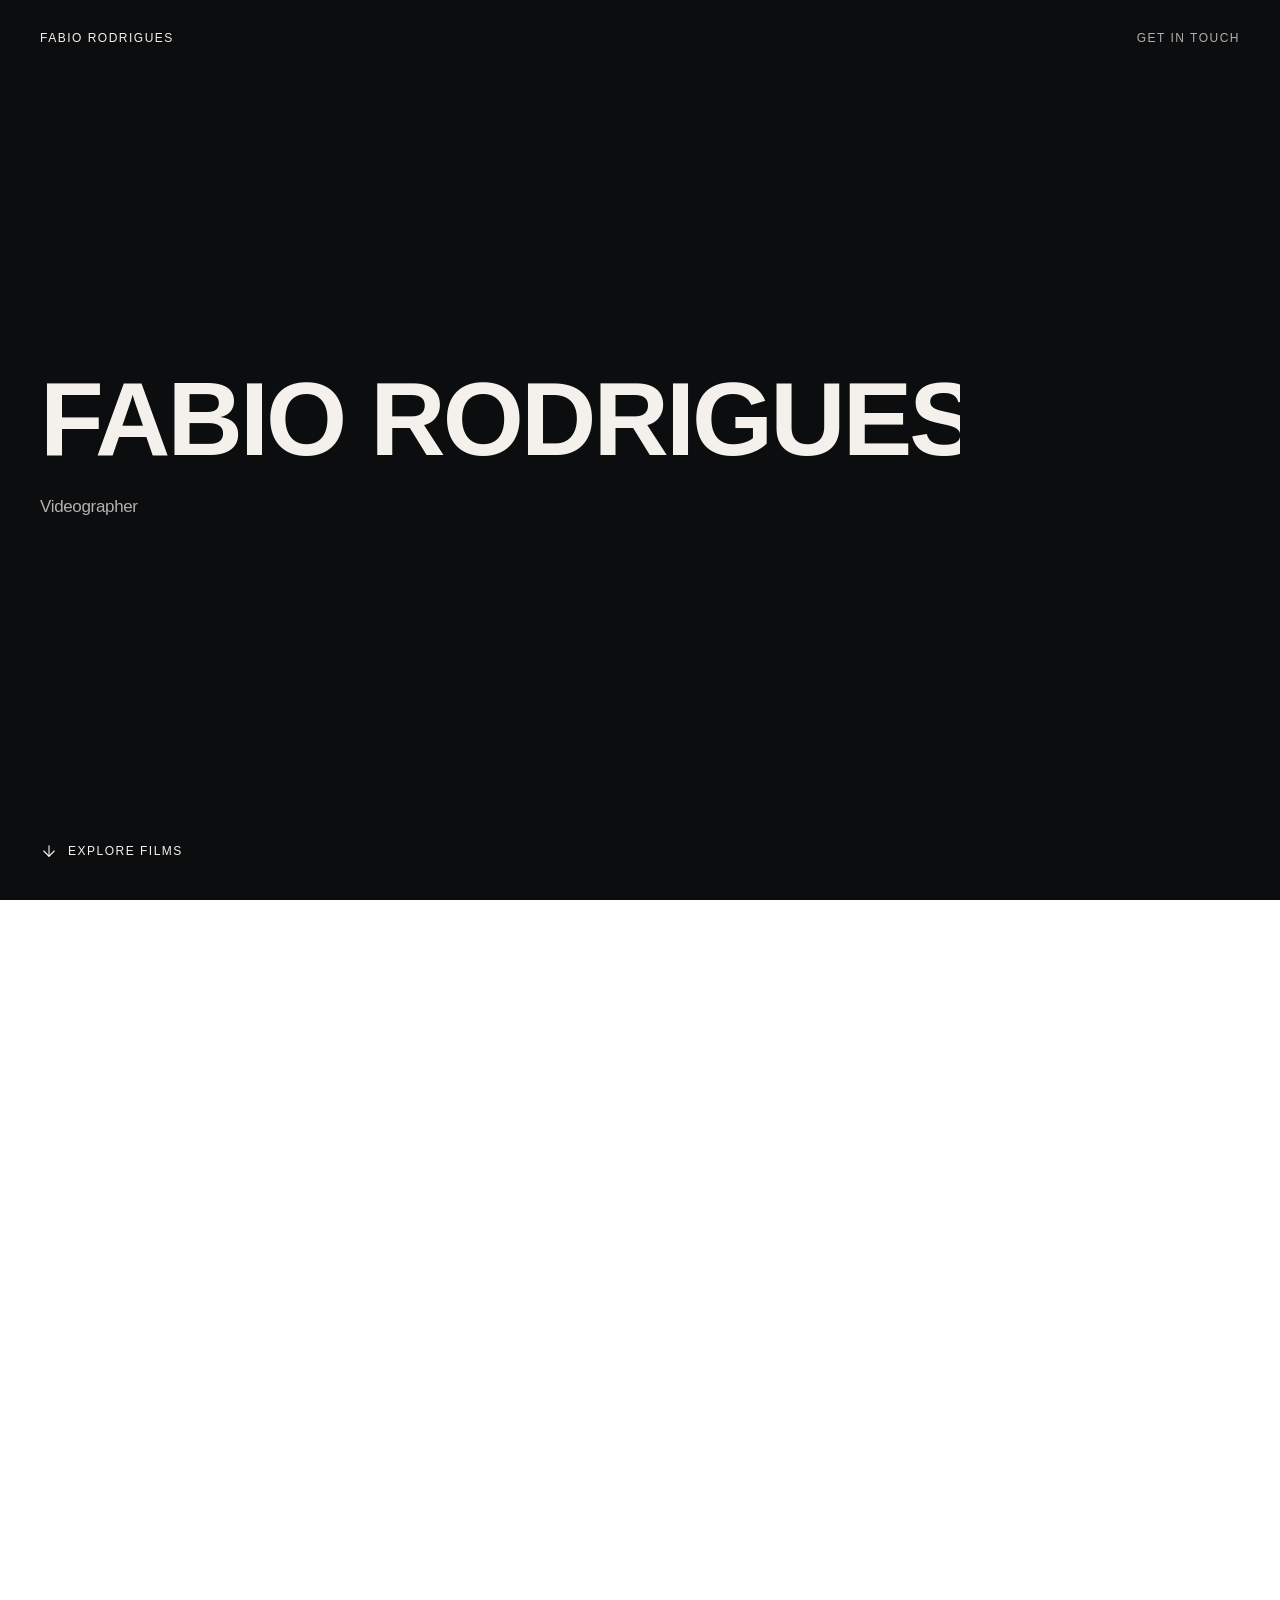
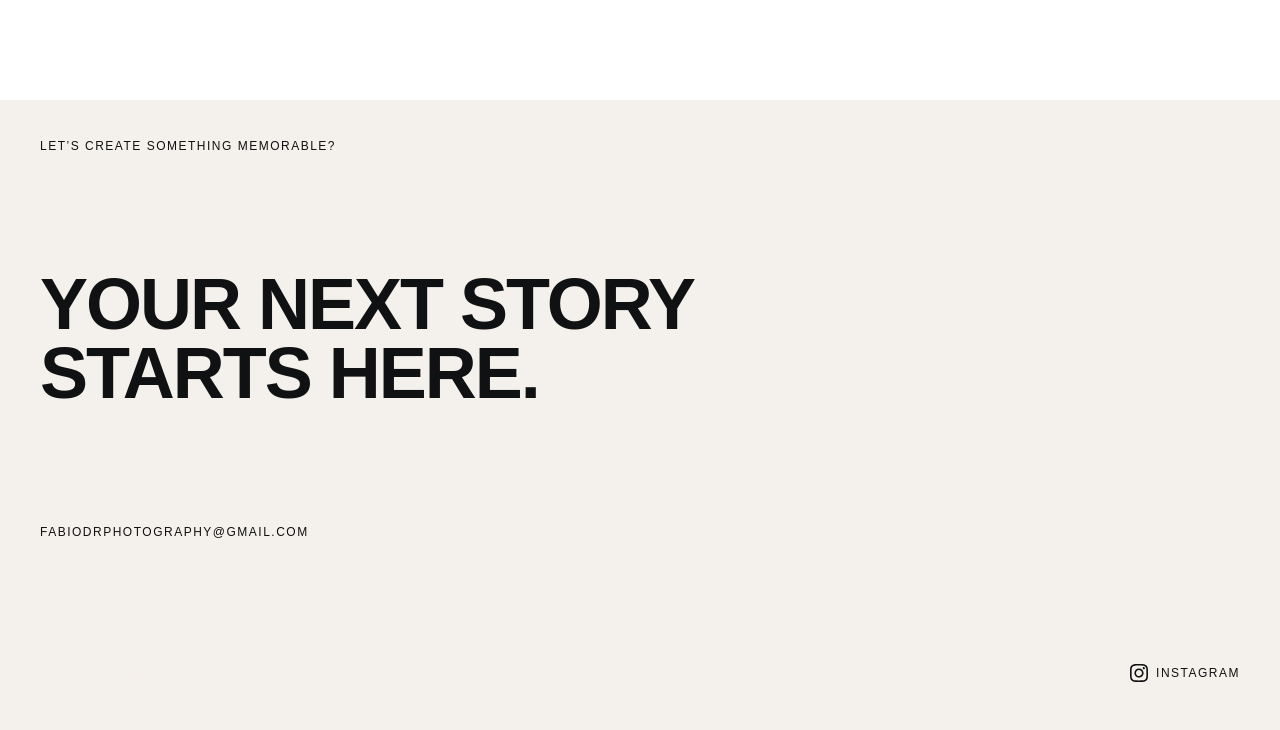
==== commit 30928ea5: "Update website from Framer" ====
--- a/index.html
+++ b/index.html
@@ -1,6 +1,6 @@
 <!DOCTYPE html>
 <html dir="ltr"><head><script>(function () {
-  var m = {"assets/o7vConEnUmH2ZoV4sk5NSFKwcY":"framerusercontent.com/assets/o7vConEnUmH2ZoV4sk5NSFKwcY.mp4","assets/Y4FfAkbi2RPTBUXvo7oMhFFiKg":"framerusercontent.com/assets/Y4FfAkbi2RPTBUXvo7oMhFFiKg.mp4","assets/BJW3lsHUmaS0TPKBVmY09g6bJ8":"framerusercontent.com/assets/BJW3lsHUmaS0TPKBVmY09g6bJ8.mp4","assets/5vvr9Vy74if2I6bQbJvbw7SY1pQ":"framerusercontent.com/assets/5vvr9Vy74if2I6bQbJvbw7SY1pQ.woff2","assets/EOr0mi4hNtlgWNn9if640EZzXCo":"framerusercontent.com/assets/EOr0mi4hNtlgWNn9if640EZzXCo.woff2","assets/nujB84QhBKHdFegVQms4yNW8HE":"framerusercontent.com/assets/nujB84QhBKHdFegVQms4yNW8HE.mp4","assets/qH7T9sqFCDWnxG3UL7NWksIMs3c":"framerusercontent.com/assets/qH7T9sqFCDWnxG3UL7NWksIMs3c.mp4","assets/b6Y37FthZeALduNqHicBT6FutY":"framerusercontent.com/assets/b6Y37FthZeALduNqHicBT6FutY.woff2","assets/Y9k9QrlZAqio88Klkmbd8VoMQc":"framerusercontent.com/assets/Y9k9QrlZAqio88Klkmbd8VoMQc.woff2","assets/OYrD2tBIBPvoJXiIHnLoOXnY9M":"framerusercontent.com/assets/OYrD2tBIBPvoJXiIHnLoOXnY9M.woff2","assets/JeYwfuaPfZHQhEG8U5gtPDZ7WQ":"framerusercontent.com/assets/JeYwfuaPfZHQhEG8U5gtPDZ7WQ.woff2","assets/GrgcKwrN6d3Uz8EwcLHZxwEfC4":"framerusercontent.com/assets/GrgcKwrN6d3Uz8EwcLHZxwEfC4.woff2","assets/hyOgCu0Xnghbimh0pE8QTvtt2AU":"framerusercontent.com/assets/hyOgCu0Xnghbimh0pE8QTvtt2AU.woff2","images/5ILRvlYXf72kHSVHqpa3snGzjU":"framerusercontent.com/images/5ILRvlYXf72kHSVHqpa3snGzjU.jpg","assets/lEJLP4R0yuCaMCjSXYHtJw72M":"framerusercontent.com/assets/lEJLP4R0yuCaMCjSXYHtJw72M.woff2","assets/NeGmSOXrPBfEFIy5YZeHq17LEDA":"framerusercontent.com/assets/NeGmSOXrPBfEFIy5YZeHq17LEDA.woff2","assets/oYaAX5himiTPYuN8vLWnqBbfD2s":"framerusercontent.com/assets/oYaAX5himiTPYuN8vLWnqBbfD2s.woff2","assets/cRJyLNuTJR5jbyKzGi33wU9cqIQ":"framerusercontent.com/assets/cRJyLNuTJR5jbyKzGi33wU9cqIQ.woff2","assets/A0Wcc7NgXMjUuFdquHDrIZpzZw0":"framerusercontent.com/assets/A0Wcc7NgXMjUuFdquHDrIZpzZw0.woff2","assets/1ZFS7N918ojhhd0nQWdj3jz4w":"framerusercontent.com/assets/1ZFS7N918ojhhd0nQWdj3jz4w.woff2","assets/Qx95Xyt0Ka3SGhinnbXIGpEIyP4":"framerusercontent.com/assets/Qx95Xyt0Ka3SGhinnbXIGpEIyP4.woff2","assets/5A3Ce6C9YYmCjpQx9M4inSaKU":"framerusercontent.com/assets/5A3Ce6C9YYmCjpQx9M4inSaKU.woff2","assets/xYYWaj7wCU5zSQH0eXvSaS19wo":"framerusercontent.com/assets/xYYWaj7wCU5zSQH0eXvSaS19wo.woff2","assets/6mJuEAguuIuMog10gGvH5d3cl8":"framerusercontent.com/assets/6mJuEAguuIuMog10gGvH5d3cl8.woff2","assets/otTaNuNpVK4RbdlT7zDDdKvQBA":"framerusercontent.com/assets/otTaNuNpVK4RbdlT7zDDdKvQBA.woff2","assets/d3tHnaQIAeqiE5hGcRw4mmgWYU":"framerusercontent.com/assets/d3tHnaQIAeqiE5hGcRw4mmgWYU.woff2","assets/DolVirEGb34pEXEp8t8FQBSK4":"framerusercontent.com/assets/DolVirEGb34pEXEp8t8FQBSK4.woff2","assets/MLWPbW1dUQawJLhhun3dBwpgJak":"framerusercontent.com/assets/MLWPbW1dUQawJLhhun3dBwpgJak.mp4","assets/O6WdprWnK2ajuYQTaZcXEM8bs":"framerusercontent.com/assets/O6WdprWnK2ajuYQTaZcXEM8bs.mp4","assets/ZVokTmG7FhZMEfwCqYv1uNWOQAc":"framerusercontent.com/assets/ZVokTmG7FhZMEfwCqYv1uNWOQAc.mp4","assets/DsGT2dKnENiSK28xizGtQssZ0":"framerusercontent.com/assets/DsGT2dKnENiSK28xizGtQssZ0.mp4"};
+  var m = {"assets/Y4FfAkbi2RPTBUXvo7oMhFFiKg":"framerusercontent.com/assets/Y4FfAkbi2RPTBUXvo7oMhFFiKg.mp4","assets/HWbH60mNIHv2Ic5ifDmoPPr0njg":"framerusercontent.com/assets/HWbH60mNIHv2Ic5ifDmoPPr0njg.mp4","assets/o7vConEnUmH2ZoV4sk5NSFKwcY":"framerusercontent.com/assets/o7vConEnUmH2ZoV4sk5NSFKwcY.mp4","assets/5vvr9Vy74if2I6bQbJvbw7SY1pQ":"framerusercontent.com/assets/5vvr9Vy74if2I6bQbJvbw7SY1pQ.woff2","assets/qH7T9sqFCDWnxG3UL7NWksIMs3c":"framerusercontent.com/assets/qH7T9sqFCDWnxG3UL7NWksIMs3c.mp4","assets/BJW3lsHUmaS0TPKBVmY09g6bJ8":"framerusercontent.com/assets/BJW3lsHUmaS0TPKBVmY09g6bJ8.mp4","assets/nujB84QhBKHdFegVQms4yNW8HE":"framerusercontent.com/assets/nujB84QhBKHdFegVQms4yNW8HE.mp4","assets/Y9k9QrlZAqio88Klkmbd8VoMQc":"framerusercontent.com/assets/Y9k9QrlZAqio88Klkmbd8VoMQc.woff2","assets/EOr0mi4hNtlgWNn9if640EZzXCo":"framerusercontent.com/assets/EOr0mi4hNtlgWNn9if640EZzXCo.woff2","assets/OYrD2tBIBPvoJXiIHnLoOXnY9M":"framerusercontent.com/assets/OYrD2tBIBPvoJXiIHnLoOXnY9M.woff2","assets/JeYwfuaPfZHQhEG8U5gtPDZ7WQ":"framerusercontent.com/assets/JeYwfuaPfZHQhEG8U5gtPDZ7WQ.woff2","assets/b6Y37FthZeALduNqHicBT6FutY":"framerusercontent.com/assets/b6Y37FthZeALduNqHicBT6FutY.woff2","assets/GrgcKwrN6d3Uz8EwcLHZxwEfC4":"framerusercontent.com/assets/GrgcKwrN6d3Uz8EwcLHZxwEfC4.woff2","images/5ILRvlYXf72kHSVHqpa3snGzjU":"framerusercontent.com/images/5ILRvlYXf72kHSVHqpa3snGzjU.jpg","assets/hyOgCu0Xnghbimh0pE8QTvtt2AU":"framerusercontent.com/assets/hyOgCu0Xnghbimh0pE8QTvtt2AU.woff2","assets/NeGmSOXrPBfEFIy5YZeHq17LEDA":"framerusercontent.com/assets/NeGmSOXrPBfEFIy5YZeHq17LEDA.woff2","assets/oYaAX5himiTPYuN8vLWnqBbfD2s":"framerusercontent.com/assets/oYaAX5himiTPYuN8vLWnqBbfD2s.woff2","assets/lEJLP4R0yuCaMCjSXYHtJw72M":"framerusercontent.com/assets/lEJLP4R0yuCaMCjSXYHtJw72M.woff2","assets/cRJyLNuTJR5jbyKzGi33wU9cqIQ":"framerusercontent.com/assets/cRJyLNuTJR5jbyKzGi33wU9cqIQ.woff2","assets/1ZFS7N918ojhhd0nQWdj3jz4w":"framerusercontent.com/assets/1ZFS7N918ojhhd0nQWdj3jz4w.woff2","assets/A0Wcc7NgXMjUuFdquHDrIZpzZw0":"framerusercontent.com/assets/A0Wcc7NgXMjUuFdquHDrIZpzZw0.woff2","assets/5A3Ce6C9YYmCjpQx9M4inSaKU":"framerusercontent.com/assets/5A3Ce6C9YYmCjpQx9M4inSaKU.woff2","assets/Qx95Xyt0Ka3SGhinnbXIGpEIyP4":"framerusercontent.com/assets/Qx95Xyt0Ka3SGhinnbXIGpEIyP4.woff2","assets/xYYWaj7wCU5zSQH0eXvSaS19wo":"framerusercontent.com/assets/xYYWaj7wCU5zSQH0eXvSaS19wo.woff2","assets/6mJuEAguuIuMog10gGvH5d3cl8":"framerusercontent.com/assets/6mJuEAguuIuMog10gGvH5d3cl8.woff2","assets/otTaNuNpVK4RbdlT7zDDdKvQBA":"framerusercontent.com/assets/otTaNuNpVK4RbdlT7zDDdKvQBA.woff2","assets/d3tHnaQIAeqiE5hGcRw4mmgWYU":"framerusercontent.com/assets/d3tHnaQIAeqiE5hGcRw4mmgWYU.woff2","assets/DolVirEGb34pEXEp8t8FQBSK4":"framerusercontent.com/assets/DolVirEGb34pEXEp8t8FQBSK4.woff2","assets/MLWPbW1dUQawJLhhun3dBwpgJak":"framerusercontent.com/assets/MLWPbW1dUQawJLhhun3dBwpgJak.mp4","assets/ZVokTmG7FhZMEfwCqYv1uNWOQAc":"framerusercontent.com/assets/ZVokTmG7FhZMEfwCqYv1uNWOQAc.mp4","assets/O6WdprWnK2ajuYQTaZcXEM8bs":"framerusercontent.com/assets/O6WdprWnK2ajuYQTaZcXEM8bs.mp4","assets/DsGT2dKnENiSK28xizGtQssZ0":"framerusercontent.com/assets/DsGT2dKnENiSK28xizGtQssZ0.mp4"};
   function keyOf(u) {
     var q = u.indexOf("?");
     var p = (q === -1 ? u : u.slice(0, q)).split("/");
@@ -45,10 +45,11 @@
 })();</script>
 	<meta charset="utf-8">
 	<meta name="viewport" content="width=device-width">
-	<meta name="generator" content="Framer 4d43e7b">
+	<meta name="generator" content="Framer ee97fff">
 	<title>Fabio Rodrigues — Direção &amp; Produção Audiovisual</title>
     <meta name="description" content="Filmes, conteúdo e narrativas visuais para marcas, pessoas e cultura.">
-    <meta name="framer-search-index" content="framerusercontent.com/sites/6SF6eUrcSRGxWNkHNAUytP/searchIndex-PaQt3PGVPO3U.json">
+    <meta name="framer-search-index" content="framerusercontent.com/sites/6SF6eUrcSRGxWNkHNAUytP/searchIndex-RbCwuMwaMGoG.json">
+    <meta name="framer-search-index-fallback" content="framerusercontent.com/sites/6SF6eUrcSRGxWNkHNAUytP/searchIndex-rWcrfiE5tzN5.json">
     <link href="framerusercontent.com/sites/icons/default-favicon-light.v1.png" rel="icon" media="(prefers-color-scheme: light)">
     <link href="framerusercontent.com/sites/icons/default-favicon-dark.v1.png" rel="icon" media="(prefers-color-scheme: dark)">
     <link rel="apple-touch-icon" href="framerusercontent.com/sites/icons/default-touch-icon.v3.png">
@@ -82,11 +83,11 @@
 @font-face { font-family: "Clash Display Placeholder"; src: local("Arial"); ascent-override: 83.42%; descent-override: 23.43%; line-gap-override: 8.44%; size-adjust: 106.69% }</style>
 	
 	
-	<meta name="robots" content="max-image-preview:large"><style data-framer-css-ssr-minified="" data-framer-components="framer-lib-cursors-host framer-vcXSS framer-lib-combinedCSSRules PropertyOverrides framer-i3xnF framer-7fHrB framer-6Rbjs">html,body,#main{box-sizing:border-box;margin:0;padding:0}:root{-webkit-font-smoothing:antialiased;-moz-osx-font-smoothing:grayscale}*{box-sizing:border-box;-webkit-font-smoothing:inherit}h1,h2,h3,h4,h5,h6,p,figure{margin:0}body,input,textarea,select,button{font-family:sans-serif;font-size:12px}@supports (z-index:calc(infinity)){#__framer-badge-container{--infinity:infinity}}#__framer-badge-container{pointer-events:none;width:100%;z-index:calc(var(--infinity,2147480000));justify-content:flex-end;padding:20px;display:flex;position:fixed;bottom:0}@supports (background:-webkit-named-image(i)) and (not (grid-template-rows:subgrid)){body{--framer-will-change-override:transform}}@supports (background:-webkit-named-image(i)) and (not (position-area:top right)){body{--framer-will-change-filter-override:filter}}[data-framer-component-type=Text] div div span,[data-framer-component-type=Text] a div span,[data-framer-component-type=Text] span span span,[data-framer-component-type=Text] p span span,[data-framer-component-type=Text] h1 span span,[data-framer-component-type=Text] h2 span span,[data-framer-component-type=Text] h3 span span,[data-framer-component-type=Text] h4 span span,[data-framer-component-type=Text] h5 span span,[data-framer-component-type=Text] h6 span span,[data-framer-component-type=Text] a{font-family:var(--font-family);font-style:var(--font-style);font-weight:min(calc(var(--framer-font-weight-increase,0) + var(--font-weight,400)),900);color:var(--text-color);letter-spacing:var(--letter-spacing);font-size:var(--font-size);text-transform:var(--text-transform);--text-decoration:var(--framer-text-decoration-style,solid)var(--framer-text-decoration,none)var(--framer-text-decoration-color,currentcolor)var(--framer-text-decoration-thickness,auto);--text-decoration-skip-ink:var(--framer-text-decoration-skip-ink);--text-underline-offset:var(--framer-text-decoration-offset);line-height:var(--line-height);--font-family:var(--framer-font-family);--font-style:var(--framer-font-style);--font-weight:var(--framer-font-weight);--text-color:var(--framer-text-color);--letter-spacing:var(--framer-letter-spacing);--font-size:var(--framer-font-size);--text-transform:var(--framer-text-transform);--line-height:var(--framer-line-height)}@supports not (color:color(display-p3 1 1 1)){p.framer-text,div.framer-text,h1.framer-text,h2.framer-text,h3.framer-text,h4.framer-text,h5.framer-text,h6.framer-text,li.framer-text,ol.framer-text,ul.framer-text,span.framer-text:not([data-text-fill]){color:var(--framer-blockquote-text-color-rgb,var(--framer-blockquote-text-color,var(--framer-text-color-rgb,var(--framer-text-color,#000))));-webkit-text-stroke-color:var(--framer-text-stroke-color-rgb,var(--framer-text-stroke-color,initial))}mark.framer-text{background-color:var(--framer-blockquote-text-background-color-rgb,var(--framer-blockquote-text-background-color,var(--framer-text-background-color-rgb,var(--framer-text-background-color,initial))))}}@supports not (color:color(display-p3 1 1 1)){code.framer-text,code.framer-text span.framer-text:not([data-text-fill]){color:var(--framer-blockquote-text-color-rgb,var(--framer-blockquote-text-color,var(--framer-code-text-color-rgb,var(--framer-code-text-color,var(--framer-text-color-rgb,var(--framer-text-color,#000))))))}}@supports not (color:color(display-p3 1 1 1)){a.framer-text,span.framer-text[data-nested-link]{color:var(--framer-link-text-color-rgb,var(--framer-link-text-color,var(--framer-blockquote-text-color-rgb,var(--framer-blockquote-text-color,var(--framer-text-color-rgb,var(--framer-text-color,#000))))));background-color:var(--framer-link-text-background-color-rgb,var(--framer-link-text-background-color,initial));-webkit-text-decoration-color:var(--framer-link-text-decoration-color-rgb,var(--framer-link-text-decoration-color,var(--framer-text-decoration-color-rgb,var(--framer-text-decoration-color,currentcolor))));text-decoration-color:var(--framer-link-text-decoration-color-rgb,var(--framer-link-text-decoration-color,var(--framer-text-decoration-color-rgb,var(--framer-text-decoration-color,currentcolor))))}}@supports not (color:color(display-p3 1 1 1)){code.framer-text a.framer-text,code.framer-text a.framer-text span.framer-text:not([data-text-fill]),code.framer-text span.framer-text[data-nested-link],code.framer-text span.framer-text[data-nested-link] span.framer-text:not([data-text-fill]){color:var(--framer-link-text-color-rgb,var(--framer-link-text-color,var(--framer-blockquote-text-color-rgb,var(--framer-blockquote-text-color,var(--framer-code-text-color-rgb,var(--framer-code-text-color,var(--framer-text-color-rgb,var(--framer-text-color,#000))))))))}}@supports not (color:color(display-p3 1 1 1)){a.framer-text:hover,span.framer-text[data-nested-link]:hover{color:var(--framer-link-hover-text-color-rgb,var(--framer-link-hover-text-color,var(--framer-link-text-color-rgb,var(--framer-link-text-color,var(--framer-blockquote-text-color-rgb,var(--framer-blockquote-text-color,var(--framer-text-color-rgb,var(--framer-text-color,#000))))))));background-color:var(--framer-link-hover-text-background-color-rgb,var(--framer-link-hover-text-background-color,var(--framer-link-text-background-color-rgb,var(--framer-link-text-background-color,var(--framer-text-background-color-rgb,var(--framer-text-background-color,initial))))));-webkit-text-decoration-color:var(--framer-link-hover-text-decoration-color-rgb,var(--framer-link-hover-text-decoration-color,var(--framer-link-text-decoration-color-rgb,var(--framer-link-text-decoration-color,var(--framer-text-decoration-color-rgb,var(--framer-text-decoration-color,currentcolor))))));text-decoration-color:var(--framer-link-hover-text-decoration-color-rgb,var(--framer-link-hover-text-decoration-color,var(--framer-link-text-decoration-color-rgb,var(--framer-link-text-decoration-color,var(--framer-text-decoration-color-rgb,var(--framer-text-decoration-color,currentcolor))))))}}@supports not (color:color(display-p3 1 1 1)){code.framer-text a.framer-text:hover,code.framer-text span.framer-text[data-nested-link]:hover{color:var(--framer-link-hover-text-color-rgb,var(--framer-link-hover-text-color,var(--framer-link-text-color-rgb,var(--framer-link-text-color,var(--framer-blockquote-text-color-rgb,var(--framer-blockquote-text-color,var(--framer-code-text-color-rgb,var(--framer-code-text-color,var(--framer-text-color-rgb,var(--framer-text-color,#000))))))))))}}@supports not (color:color(display-p3 1 1 1)){a.framer-text[data-framer-page-link-current],span.framer-text[data-framer-page-link-current]{color:var(--framer-link-current-text-color-rgb,var(--framer-link-current-text-color,var(--framer-link-text-color-rgb,var(--framer-link-text-color,var(--framer-text-color-rgb,var(--framer-text-color,#000))))));background-color:var(--framer-link-current-text-background-color-rgb,var(--framer-link-current-text-background-color,var(--framer-link-text-background-color-rgb,var(--framer-link-text-background-color,var(--framer-text-background-color-rgb,var(--framer-text-background-color,initial))))));-webkit-text-decoration-color:var(--framer-link-current-text-decoration-color-rgb,var(--framer-link-current-text-decoration-color,var(--framer-link-text-decoration-color-rgb,var(--framer-link-text-decoration-color,var(--framer-text-decoration-color-rgb,var(--framer-text-decoration-color,currentcolor))))));text-decoration-color:var(--framer-link-current-text-decoration-color-rgb,var(--framer-link-current-text-decoration-color,var(--framer-link-text-decoration-color-rgb,var(--framer-link-text-decoration-color,var(--framer-text-decoration-color-rgb,var(--framer-text-decoration-color,currentcolor))))))}}@supports not (color:color(display-p3 1 1 1)){code.framer-text a.framer-text[data-framer-page-link-current],code.framer-text a.framer-text[data-framer-page-link-current] span.framer-text:not([data-text-fill]),code.framer-text span.framer-text[data-framer-page-link-current],code.framer-text span.framer-text[data-framer-page-link-current] span.framer-text:not([data-text-fill]){color:var(--framer-link-current-text-color-rgb,var(--framer-link-current-text-color,var(--framer-link-text-color-rgb,var(--framer-link-text-color,var(--framer-code-text-color-rgb,var(--framer-code-text-color,var(--framer-text-color-rgb,var(--framer-text-color,#000))))))));background-color:var(--framer-link-current-text-background-color-rgb,var(--framer-link-current-text-background-color,var(--framer-link-text-background-color-rgb,var(--framer-link-text-background-color,var(--framer-text-background-color-rgb,var(--framer-text-background-color,initial))))))}}@supports not (color:color(display-p3 1 1 1)){a.framer-text[data-framer-page-link-current]:hover,span.framer-text[data-framer-page-link-current]:hover{color:var(--framer-link-hover-text-color-rgb,var(--framer-link-hover-text-color,var(--framer-link-current-text-color-rgb,var(--framer-link-current-text-color,var(--framer-link-text-color-rgb,var(--framer-link-text-color,var(--framer-code-text-color-rgb,var(--framer-code-text-color,var(--framer-text-color-rgb,var(--framer-text-color,#000))))))))));background-color:var(--framer-link-hover-text-background-color-rgb,var(--framer-link-hover-text-background-color,var(--framer-link-current-text-background-color-rgb,var(--framer-link-current-text-background-color,var(--framer-link-text-background-color-rgb,var(--framer-link-text-background-color,initial))))));-webkit-text-decoration-color:var(--framer-link-hover-text-decoration-color-rgb,var(--framer-link-hover-text-decoration-color,var(--framer-link-current-text-decoration-color-rgb,var(--framer-link-current-text-decoration-color,var(--framer-link-text-decoration-color-rgb,var(--framer-link-text-decoration-color,var(--framer-text-decoration-color-rgb,var(--framer-text-decoration-color,currentcolor))))))));text-decoration-color:var(--framer-link-hover-text-decoration-color-rgb,var(--framer-link-hover-text-decoration-color,var(--framer-link-current-text-decoration-color-rgb,var(--framer-link-current-text-decoration-color,var(--framer-link-text-decoration-color-rgb,var(--framer-link-text-decoration-color,var(--framer-text-decoration-color-rgb,var(--framer-text-decoration-color,currentcolor))))))))}}@supports not (color:color(display-p3 1 1 1)){code.framer-text a.framer-text[data-framer-page-link-current]:hover,code.framer-text a.framer-text[data-framer-page-link-current]:hover span.framer-text:not([data-text-fill]),code.framer-text span.framer-text[data-framer-page-link-current]:hover,code.framer-text span.framer-text[data-framer-page-link-current]:hover span.framer-text:not([data-text-fill]){color:var(--framer-link-hover-text-color-rgb,var(--framer-link-hover-text-color,var(--framer-link-current-text-color-rgb,var(--framer-link-current-text-color,var(--framer-link-text-color-rgb,var(--framer-link-text-color,var(--framer-code-text-color-rgb,var(--framer-code-text-color,var(--framer-text-color-rgb,var(--framer-text-color,#000))))))))));background-color:var(--framer-link-hover-text-background-color-rgb,var(--framer-link-hover-text-background-color,var(--framer-link-current-text-background-color-rgb,var(--framer-link-current-text-background-color,var(--framer-link-text-background-color-rgb,var(--framer-link-text-background-color,initial))))))}}[data-framer-component-type=Stack]:not([data-framer-generated])>*,[data-framer-component-type=Stack]:not([data-framer-generated])>[data-framer-component-type],NavigationContainer [data-framer-component-type=NavigationContainer]>*,[data-framer-component-type=NavigationContainer]>[data-framer-component-type]{position:relative}@supports not (overflow:clip){:root{--overflow-clip-fallback:hidden}}@supports (background:-webkit-named-image(i)) and (not (contain-intrinsic-size:inherit)){div.framer-text,p.framer-text,h1.framer-text,h2.framer-text,h3.framer-text,h4.framer-text,h5.framer-text,h6.framer-text,ol.framer-text,ul.framer-text,li.framer-text,blockquote.framer-text,.framer-text.framer-image{display:var(--text-truncation-display-inline-for-safari-16,revert)}div.framer-text:after,p.framer-text:after,h1.framer-text:after,h2.framer-text:after,h3.framer-text:after,h4.framer-text:after,h5.framer-text:after,h6.framer-text:after,ol.framer-text:after,ul.framer-text:after,li.framer-text:after,blockquote.framer-text:after,.framer-text.framer-image:after{content:var(--text-truncation-line-break-for-safari-16);white-space:pre}.framer-text.framer-text-module,.framer-text.framer-table-wrapper{display:var(--text-truncation-display-none-for-safari-16,revert)}p.framer-text[data-text-fill]{display:var(--text-truncation-display-inline-for-safari-16,inline-block)}}@supports (corner-shape:superellipse(2)){:root{--one-if-corner-shape-supported:1}}.framer-cursor-none,.framer-cursor-none *{cursor:none!important}.framer-pointer-events-none,.framer-pointer-events-none *{pointer-events:none!important}.framer-vcXSS.framer-lux5qc,.framer-vcXSS .framer-lux5qc{display:block}.framer-vcXSS.framer-72rtr7{height:min-content;overflow:var(--overflow-clip-fallback,clip);background-color:#fff;flex-flow:column;place-content:center flex-start;align-items:center;gap:0;width:1200px;padding:0;display:flex;position:relative}.framer-vcXSS .framer-12w2yug{max-width:1440px;height:100vh;min-height:720px;overflow:var(--overflow-clip-fallback,clip);background-color:#101112;flex-flow:column;flex:none;place-content:flex-start space-between;align-items:flex-start;width:100%;padding:32px 40px 40px;display:flex;position:relative}.framer-vcXSS .framer-1g0quwq{height:min-content;overflow:var(--overflow-clip-fallback,clip);flex-flow:row;flex:none;place-content:center space-between;align-items:center;width:100%;padding:0;display:flex;position:relative}.framer-vcXSS .framer-11scp00,.framer-vcXSS .framer-1mxhd3o,.framer-vcXSS .framer-1fkw9ps,.framer-vcXSS .framer-m4rjdu,.framer-vcXSS .framer-185u6gg{white-space:pre;flex:none;width:auto;height:auto;position:relative}.framer-vcXSS .framer-14vjlsh{max-width:920px;height:min-content;overflow:var(--overflow-clip-fallback,clip);flex-flow:column;flex:none;place-content:flex-start;align-items:flex-start;gap:24px;width:100%;padding:0;display:flex;position:relative}.framer-vcXSS .framer-vzx78x{white-space:pre;flex:none;width:100%;height:auto;position:relative}.framer-vcXSS .framer-11t7bra{--framer-text-wrap-override:balance;flex:none;width:100%;max-width:440px;height:auto;position:relative}.framer-vcXSS .framer-p4wkeu{height:min-content;overflow:var(--overflow-clip-fallback,clip);flex-flow:row;flex:none;place-content:center flex-start;align-items:center;gap:10px;width:min-content;padding:0;display:flex;position:relative}.framer-vcXSS .framer-1y8yrwu{--1m973uw:#f4f0eb;--js9iwy:1.5;flex:none;width:18px;height:auto;position:relative}.framer-vcXSS .framer-by78mz-container,.framer-vcXSS .framer-jxjvuq-container,.framer-vcXSS .framer-1y06ead-container,.framer-vcXSS .framer-1qvg4xo-container,.framer-vcXSS .framer-x8di41-container,.framer-vcXSS .framer-16itros-container,.framer-vcXSS .framer-164sa4v-container,.framer-vcXSS .framer-1k71ebm-container,.framer-vcXSS .framer-vo3t9l-container{flex:none;width:100%;height:100vh;position:relative}.framer-vcXSS .framer-x7w2pb{max-width:1440px;height:70vh;min-height:520px;overflow:var(--overflow-clip-fallback,clip);background-color:#f4f0eb;flex-flow:column;flex:none;place-content:flex-start space-between;align-items:flex-start;width:100%;padding:40px;display:flex;position:relative}.framer-vcXSS .framer-h2zo6b{white-space:pre-wrap;word-break:break-word;word-wrap:break-word;flex:none;width:100%;height:auto;position:relative}.framer-vcXSS .framer-wlt0ce{white-space:pre-wrap;word-break:break-word;word-wrap:break-word;flex:none;width:100%;max-width:900px;height:auto;position:relative}.framer-vcXSS .framer-14ynqpl{height:min-content;overflow:var(--overflow-clip-fallback,clip);flex-flow:row;flex:none;place-content:flex-end space-between;align-items:flex-end;width:100%;padding:0;display:flex;position:relative}.framer-vcXSS .framer-y2h29s{cursor:pointer;height:min-content;overflow:var(--overflow-clip-fallback,clip);flex-flow:row;flex:none;place-content:center;align-items:center;gap:8px;width:min-content;padding:8px 0;text-decoration:none;display:flex;position:relative}.framer-vcXSS .framer-1tagri6{--t829wi:#101112;flex:none;width:auto;height:18px;position:relative}.framer-uY0NQ .framer-styles-preset-1kn8htr:not(.rich-text-wrapper),.framer-uY0NQ .framer-styles-preset-1kn8htr.rich-text-wrapper a{--framer-link-hover-text-color:#f4f0eb;--framer-link-text-color:#f4f0ebb8;--framer-link-text-decoration:none;transition:color .25s cubic-bezier(.44,0,.56,1)}@media (max-width:1199px) and (min-width:810px){.framer-7O9Am .framer-styles-preset-1wcgyvn:not(.rich-text-wrapper),.framer-7O9Am .framer-styles-preset-1wcgyvn.rich-text-wrapper p{--framer-font-family:"Clash Display","Clash Display Placeholder",sans-serif;--framer-font-family-bold:"Clash Display","Clash Display Placeholder",sans-serif;--framer-font-open-type-features:"blwf" on,"cv03" on,"cv04" on,"cv09" on,"cv11" on;--framer-font-size:16px;--framer-font-style:normal;--framer-font-style-bold:normal;--framer-font-variation-axes:normal;--framer-font-weight:400;--framer-font-weight-bold:700;--framer-letter-spacing:-.02em;--framer-line-height:1.45em;--framer-paragraph-spacing:20px;--framer-text-alignment:start;--framer-text-color:#f4f0ebb8;--framer-text-decoration:none;--framer-text-stroke-color:initial;--framer-text-stroke-width:initial;--framer-text-transform:none}}@media (max-width:809px) and (min-width:0){.framer-7O9Am .framer-styles-preset-1wcgyvn:not(.rich-text-wrapper),.framer-7O9Am .framer-styles-preset-1wcgyvn.rich-text-wrapper p{--framer-font-family:"Clash Display","Clash Display Placeholder",sans-serif;--framer-font-family-bold:"Clash Display","Clash Display Placeholder",sans-serif;--framer-font-open-type-features:"blwf" on,"cv03" on,"cv04" on,"cv09" on,"cv11" on;--framer-font-size:16px;--framer-font-style:normal;--framer-font-style-bold:normal;--framer-font-variation-axes:normal;--framer-font-weight:400;--framer-font-weight-bold:700;--framer-letter-spacing:-.02em;--framer-line-height:1.45em;--framer-paragraph-spacing:20px;--framer-text-alignment:start;--framer-text-color:#f4f0ebb8;--framer-text-decoration:none;--framer-text-stroke-color:initial;--framer-text-stroke-width:initial;--framer-text-transform:none}}@media (max-width:1199px) and (min-width:810px){.framer-u3HZe .framer-styles-preset-1d6z18:not(.rich-text-wrapper),.framer-u3HZe .framer-styles-preset-1d6z18.rich-text-wrapper h1{--framer-font-family:"Clash Display","Clash Display Placeholder",sans-serif;--framer-font-family-bold:"Clash Display","Clash Display Placeholder",sans-serif;--framer-font-open-type-features:"blwf" on,"cv03" on,"cv04" on,"cv09" on,"cv11" on;--framer-font-size:60px;--framer-font-style:normal;--framer-font-style-bold:normal;--framer-font-variation-axes:normal;--framer-font-weight:600;--framer-font-weight-bold:700;--framer-letter-spacing:-2px;--framer-line-height:.95em;--framer-paragraph-spacing:0px;--framer-text-alignment:start;--framer-text-color:#f4f0eb;--framer-text-decoration:none;--framer-text-stroke-color:initial;--framer-text-stroke-width:initial;--framer-text-transform:none}}@media (max-width:809px) and (min-width:0){.framer-u3HZe .framer-styles-preset-1d6z18:not(.rich-text-wrapper),.framer-u3HZe .framer-styles-preset-1d6z18.rich-text-wrapper h1{--framer-font-family:"Clash Display","Clash Display Placeholder",sans-serif;--framer-font-family-bold:"Clash Display","Clash Display Placeholder",sans-serif;--framer-font-open-type-features:"blwf" on,"cv03" on,"cv04" on,"cv09" on,"cv11" on;--framer-font-size:44px;--framer-font-style:normal;--framer-font-style-bold:normal;--framer-font-variation-axes:normal;--framer-font-weight:600;--framer-font-weight-bold:700;--framer-letter-spacing:-2px;--framer-line-height:.95em;--framer-paragraph-spacing:0px;--framer-text-alignment:start;--framer-text-color:#f4f0eb;--framer-text-decoration:none;--framer-text-stroke-color:initial;--framer-text-stroke-width:initial;--framer-text-transform:none}}@media (min-width:810px) and (max-width:1199.98px){.framer-vcXSS.framer-72rtr7{width:810px}.framer-vcXSS .framer-12w2yug{min-height:640px;padding:28px 28px 36px}.framer-vcXSS .framer-by78mz-container,.framer-vcXSS .framer-jxjvuq-container,.framer-vcXSS .framer-1y06ead-container,.framer-vcXSS .framer-1qvg4xo-container,.framer-vcXSS .framer-x8di41-container,.framer-vcXSS .framer-16itros-container,.framer-vcXSS .framer-164sa4v-container,.framer-vcXSS .framer-1k71ebm-container,.framer-vcXSS .framer-vo3t9l-container{height:85vh}.framer-vcXSS .framer-x7w2pb{height:60vh;min-height:480px;padding:32px 28px}}@media (max-width:809.98px){.framer-vcXSS.framer-72rtr7{width:390px}.framer-vcXSS .framer-12w2yug{min-height:620px;padding:20px 20px 28px}.framer-vcXSS .framer-14vjlsh{gap:18px;max-width:350px}.framer-vcXSS .framer-11t7bra{max-width:310px}.framer-vcXSS .framer-by78mz-container,.framer-vcXSS .framer-jxjvuq-container,.framer-vcXSS .framer-1y06ead-container,.framer-vcXSS .framer-1qvg4xo-container,.framer-vcXSS .framer-x8di41-container,.framer-vcXSS .framer-16itros-container,.framer-vcXSS .framer-164sa4v-container,.framer-vcXSS .framer-1k71ebm-container,.framer-vcXSS .framer-vo3t9l-container{height:78vh}.framer-vcXSS .framer-x7w2pb{height:62vh;min-height:460px;padding:24px 20px}.framer-vcXSS .framer-14ynqpl{flex-direction:column;place-content:flex-start;align-items:flex-start;gap:20px}}body{--framer-will-change-override:none}@supports (background:-webkit-named-image(i)) and (not (grid-template-rows:subgrid)){body{--framer-will-change-override:transform}}body{--framer-will-change-filter-override:none}@supports (background:-webkit-named-image(i)) and (not (position-area:top right)){body{--framer-will-change-filter-override:filter}}[data-framer-component-type]{position:absolute}[data-framer-component-type=Text]{cursor:inherit}[data-framer-component-text-autosized] *{white-space:pre}[data-framer-component-type=Text]>*{text-align:var(--framer-text-alignment,start)}[data-framer-component-type=Text] span span,[data-framer-component-type=Text] p span,[data-framer-component-type=Text] h1 span,[data-framer-component-type=Text] h2 span,[data-framer-component-type=Text] h3 span,[data-framer-component-type=Text] h4 span,[data-framer-component-type=Text] h5 span,[data-framer-component-type=Text] h6 span{display:block}[data-framer-component-type=Text] span span span,[data-framer-component-type=Text] p span span,[data-framer-component-type=Text] h1 span span,[data-framer-component-type=Text] h2 span span,[data-framer-component-type=Text] h3 span span,[data-framer-component-type=Text] h4 span span,[data-framer-component-type=Text] h5 span span,[data-framer-component-type=Text] h6 span span{display:unset}[data-framer-component-type=Text] div div span,[data-framer-component-type=Text] a div span,[data-framer-component-type=Text] span span span,[data-framer-component-type=Text] p span span,[data-framer-component-type=Text] h1 span span,[data-framer-component-type=Text] h2 span span,[data-framer-component-type=Text] h3 span span,[data-framer-component-type=Text] h4 span span,[data-framer-component-type=Text] h5 span span,[data-framer-component-type=Text] h6 span span,[data-framer-component-type=Text] a{font-family:var(--font-family);font-style:var(--font-style);font-weight:min(calc(var(--framer-font-weight-increase,0) + var(--font-weight,400)),900);color:var(--text-color);letter-spacing:var(--letter-spacing);font-size:var(--font-size);text-transform:var(--text-transform);--text-decoration:var(--framer-text-decoration-style,solid)var(--framer-text-decoration,none)var(--framer-text-decoration-color,currentcolor)var(--framer-text-decoration-thickness,auto);--text-decoration-skip-ink:var(--framer-text-decoration-skip-ink);--text-underline-offset:var(--framer-text-decoration-offset);line-height:var(--line-height);--font-family:var(--framer-font-family);--font-style:var(--framer-font-style);--font-weight:var(--framer-font-weight);--text-color:var(--framer-text-color);--letter-spacing:var(--framer-letter-spacing);--font-size:var(--framer-font-size);--text-transform:var(--framer-text-transform);--line-height:var(--framer-line-height)}[data-framer-component-type=Text] a,[data-framer-component-type=Text] a div span,[data-framer-component-type=Text] a span span span,[data-framer-component-type=Text] a p span span,[data-framer-component-type=Text] a h1 span span,[data-framer-component-type=Text] a h2 span span,[data-framer-component-type=Text] a h3 span span,[data-framer-component-type=Text] a h4 span span,[data-framer-component-type=Text] a h5 span span,[data-framer-component-type=Text] a h6 span span{--font-family:var(--framer-link-font-family,var(--framer-font-family));--font-style:var(--framer-link-font-style,var(--framer-font-style));--font-weight:var(--framer-link-font-weight,var(--framer-font-weight));--text-color:var(--framer-link-text-color,var(--framer-text-color));--font-size:var(--framer-link-font-size,var(--framer-font-size));--text-transform:var(--framer-link-text-transform,var(--framer-text-transform));--text-decoration:var(--framer-link-text-decoration-style,var(--framer-text-decoration-style,solid))var(--framer-link-text-decoration,var(--framer-text-decoration,none))var(--framer-link-text-decoration-color,var(--framer-text-decoration-color,currentcolor))var(--framer-link-text-decoration-thickness,var(--framer-text-decoration-thickness,auto));--text-decoration-skip-ink:var(--framer-link-text-decoration-skip-ink,var(--framer-text-decoration-skip-ink));--text-underline-offset:var(--framer-link-text-decoration-offset,var(--framer-text-decoration-offset))}[data-framer-component-type=Text] a:hover,[data-framer-component-type=Text] a div span:hover,[data-framer-component-type=Text] a span span span:hover,[data-framer-component-type=Text] a p span span:hover,[data-framer-component-type=Text] a h1 span span:hover,[data-framer-component-type=Text] a h2 span span:hover,[data-framer-component-type=Text] a h3 span span:hover,[data-framer-component-type=Text] a h4 span span:hover,[data-framer-component-type=Text] a h5 span span:hover,[data-framer-component-type=Text] a h6 span span:hover{--font-family:var(--framer-link-hover-font-family,var(--framer-link-font-family,var(--framer-font-family)));--font-style:var(--framer-link-hover-font-style,var(--framer-link-font-style,var(--framer-font-style)));--font-weight:var(--framer-link-hover-font-weight,var(--framer-link-font-weight,var(--framer-font-weight)));--text-color:var(--framer-link-hover-text-color,var(--framer-link-text-color,var(--framer-text-color)));--font-size:var(--framer-link-hover-font-size,var(--framer-link-font-size,var(--framer-font-size)));--text-transform:var(--framer-link-hover-text-transform,var(--framer-link-text-transform,var(--framer-text-transform)));--text-decoration:var(--framer-link-hover-text-decoration-style,var(--framer-link-text-decoration-style,var(--framer-text-decoration-style,solid)))var(--framer-link-hover-text-decoration,var(--framer-link-text-decoration,var(--framer-text-decoration,none)))var(--framer-link-hover-text-decoration-color,var(--framer-link-text-decoration-color,var(--framer-text-decoration-color,currentcolor)))var(--framer-link-hover-text-decoration-thickness,var(--framer-link-text-decoration-thickness,var(--framer-text-decoration-thickness,auto)));--text-decoration-skip-ink:var(--framer-link-hover-text-decoration-skip-ink,var(--framer-link-text-decoration-skip-ink,var(--framer-text-decoration-skip-ink)));--text-underline-offset:var(--framer-link-hover-text-decoration-offset,var(--framer-link-text-decoration-offset,var(--framer-text-decoration-offset)))}[data-framer-component-type=Text].isCurrent a,[data-framer-component-type=Text].isCurrent a div span,[data-framer-component-type=Text].isCurrent a span span span,[data-framer-component-type=Text].isCurrent a p span span,[data-framer-component-type=Text].isCurrent a h1 span span,[data-framer-component-type=Text].isCurrent a h2 span span,[data-framer-component-type=Text].isCurrent a h3 span span,[data-framer-component-type=Text].isCurrent a h4 span span,[data-framer-component-type=Text].isCurrent a h5 span span,[data-framer-component-type=Text].isCurrent a h6 span span{--font-family:var(--framer-link-current-font-family,var(--framer-link-font-family,var(--framer-font-family)));--font-style:var(--framer-link-current-font-style,var(--framer-link-font-style,var(--framer-font-style)));--font-weight:var(--framer-link-current-font-weight,var(--framer-link-font-weight,var(--framer-font-weight)));--text-color:var(--framer-link-current-text-color,var(--framer-link-text-color,var(--framer-text-color)));--font-size:var(--framer-link-current-font-size,var(--framer-link-font-size,var(--framer-font-size)));--text-transform:var(--framer-link-current-text-transform,var(--framer-link-text-transform,var(--framer-text-transform)));--text-decoration:var(--framer-link-current-text-decoration-style,var(--framer-link-text-decoration-style,var(--framer-text-decoration-style,solid)))var(--framer-link-current-text-decoration,var(--framer-link-text-decoration,var(--framer-text-decoration,none)))var(--framer-link-current-text-decoration-color,var(--framer-link-text-decoration-color,var(--framer-text-decoration-color,currentcolor)))var(--framer-link-current-text-decoration-thickness,var(--framer-link-text-decoration-thickness,var(--framer-text-decoration-thickness,auto)));--text-decoration-skip-ink:var(--framer-link-current-text-decoration-skip-ink,var(--framer-link-text-decoration-skip-ink,var(--framer-text-decoration-skip-ink)));--text-underline-offset:var(--framer-link-current-text-decoration-offset,var(--framer-link-text-decoration-offset,var(--framer-text-decoration-offset)))}[data-framer-component-type=RichTextContainer]{outline:none;flex-direction:column;flex-shrink:0;justify-content:flex-start;display:flex}p.framer-text,div.framer-text,figure.framer-text,h1.framer-text,h2.framer-text,h3.framer-text,h4.framer-text,h5.framer-text,h6.framer-text,ol.framer-text,ul.framer-text{margin:0;padding:0}p.framer-text,div.framer-text,h1.framer-text,h2.framer-text,h3.framer-text,h4.framer-text,h5.framer-text,h6.framer-text,li.framer-text,ol.framer-text,ul.framer-text,mark.framer-text,span.framer-text:not([data-text-fill]){font-family:var(--framer-font-family-preview,var(--framer-blockquote-font-family,var(--framer-font-family,Inter,Inter Placeholder,sans-serif)));font-style:var(--framer-font-style-preview,var(--framer-blockquote-font-style,var(--framer-font-style,normal)));font-weight:var(--framer-font-weight-preview,var(--framer-blockquote-font-weight,var(--framer-font-weight,400)));color:var(--framer-blockquote-text-color,var(--framer-text-color,#000));font-size:calc(var(--framer-blockquote-font-size,var(--framer-font-size,16px))*var(--framer-font-size-scale,1));letter-spacing:var(--framer-blockquote-letter-spacing,var(--framer-letter-spacing,0));text-transform:var(--framer-blockquote-text-transform,var(--framer-text-transform,none));-webkit-text-decoration-line:var(--framer-blockquote-text-decoration,var(--framer-text-decoration,initial));text-decoration-line:var(--framer-blockquote-text-decoration,var(--framer-text-decoration,initial));-webkit-text-decoration-style:var(--framer-blockquote-text-decoration-style,var(--framer-text-decoration-style,initial));text-decoration-style:var(--framer-blockquote-text-decoration-style,var(--framer-text-decoration-style,initial));-webkit-text-decoration-color:var(--framer-blockquote-text-decoration-color,var(--framer-text-decoration-color,initial));text-decoration-color:var(--framer-blockquote-text-decoration-color,var(--framer-text-decoration-color,initial));text-decoration-thickness:var(--framer-blockquote-text-decoration-thickness,var(--framer-text-decoration-thickness,initial));text-decoration-skip-ink:var(--framer-blockquote-text-decoration-skip-ink,var(--framer-text-decoration-skip-ink,initial));text-underline-offset:var(--framer-blockquote-text-decoration-offset,var(--framer-text-decoration-offset,initial));line-height:var(--framer-blockquote-line-height,var(--framer-line-height,1.2em));text-align:var(--framer-blockquote-text-alignment,var(--framer-text-alignment,start));-webkit-text-stroke-width:var(--framer-text-stroke-width,initial);-webkit-text-stroke-color:var(--framer-text-stroke-color,initial);-moz-font-feature-settings:var(--framer-font-open-type-features,initial);-webkit-font-feature-settings:var(--framer-font-open-type-features,initial);font-feature-settings:var(--framer-font-open-type-features,initial);font-variation-settings:var(--framer-font-variation-axes-preview,var(--framer-font-variation-axes,normal));text-wrap:var(--framer-text-wrap-override,var(--framer-text-wrap))}mark.framer-text,p.framer-text,div.framer-text,h1.framer-text,h2.framer-text,h3.framer-text,h4.framer-text,h5.framer-text,h6.framer-text,li.framer-text,ol.framer-text,ul.framer-text{background-color:var(--framer-blockquote-text-background-color,var(--framer-text-background-color,initial));border-radius:var(--framer-blockquote-text-background-radius,var(--framer-text-background-radius,initial));corner-shape:var(--framer-blockquote-text-background-corner-shape,var(--framer-text-background-corner-shape,initial));padding:var(--framer-blockquote-text-background-padding,var(--framer-text-background-padding,initial))}@supports not (color:color(display-p3 1 1 1)){p.framer-text,div.framer-text,h1.framer-text,h2.framer-text,h3.framer-text,h4.framer-text,h5.framer-text,h6.framer-text,li.framer-text,ol.framer-text,ul.framer-text,span.framer-text:not([data-text-fill]){color:var(--framer-blockquote-text-color-rgb,var(--framer-blockquote-text-color,var(--framer-text-color-rgb,var(--framer-text-color,#000))));-webkit-text-stroke-color:var(--framer-text-stroke-color-rgb,var(--framer-text-stroke-color,initial))}mark.framer-text{background-color:var(--framer-blockquote-text-background-color-rgb,var(--framer-blockquote-text-background-color,var(--framer-text-background-color-rgb,var(--framer-text-background-color,initial))))}}.framer-fit-text .framer-text{white-space:nowrap;white-space-collapse:preserve}strong.framer-text{font-family:var(--framer-blockquote-font-family-bold,var(--framer-font-family-bold));font-style:var(--framer-blockquote-font-style-bold,var(--framer-font-style-bold));font-weight:var(--framer-blockquote-font-weight-bold,var(--framer-font-weight-bold,bolder));font-variation-settings:var(--framer-blockquote-font-variation-axes-bold,var(--framer-font-variation-axes-bold))}em.framer-text{font-family:var(--framer-blockquote-font-family-italic,var(--framer-font-family-italic));font-style:var(--framer-blockquote-font-style-italic,var(--framer-font-style-italic,italic));font-weight:var(--framer-blockquote-font-weight-italic,var(--framer-font-weight-italic));font-variation-settings:var(--framer-blockquote-font-variation-axes-italic,var(--framer-font-variation-axes-italic))}em.framer-text>strong.framer-text{font-family:var(--framer-blockquote-font-family-bold-italic,var(--framer-font-family-bold-italic));font-style:var(--framer-blockquote-font-style-bold-italic,var(--framer-font-style-bold-italic,italic));font-weight:var(--framer-blockquote-font-weight-bold-italic,var(--framer-font-weight-bold-italic,bolder));font-variation-settings:var(--framer-blockquote-font-variation-axes-bold-italic,var(--framer-font-variation-axes-bold-italic))}p.framer-text:not(:first-child),div.framer-text:not(:first-child),h1.framer-text:not(:first-child),h2.framer-text:not(:first-child),h3.framer-text:not(:first-child),h4.framer-text:not(:first-child),h5.framer-text:not(:first-child),h6.framer-text:not(:first-child),ol.framer-text:not(:first-child),ul.framer-text:not(:first-child),blockquote.framer-text:not(:first-child),table.framer-text:not(:first-child),figure.framer-text:not(:first-child),.framer-image.framer-text:not(:first-child){margin-top:var(--framer-blockquote-paragraph-spacing,var(--framer-paragraph-spacing,0))}li.framer-text>ul.framer-text:nth-child(2),li.framer-text>ol.framer-text:nth-child(2){margin-top:0}.framer-text[data-text-fill]{-webkit-text-fill-color:transparent;padding:max(0em,calc(calc(1.3em - var(--framer-blockquote-line-height,var(--framer-line-height,1.3em)))/2));margin:min(0em,calc(calc(1.3em - var(--framer-blockquote-line-height,var(--framer-line-height,1.3em)))/-2));-webkit-background-clip:text;background-clip:text;display:inline-block}code.framer-text,code.framer-text span.framer-text:not([data-text-fill]){font-family:var(--framer-code-font-family,var(--framer-font-family,Inter,Inter Placeholder,sans-serif));font-style:var(--framer-blockquote-font-style,var(--framer-code-font-style,var(--framer-font-style,normal)));font-weight:var(--framer-blockquote-font-weight,var(--framer-code-font-weight,var(--framer-font-weight,400)));color:var(--framer-blockquote-text-color,var(--framer-code-text-color,var(--framer-text-color,#000)));font-size:calc(var(--framer-blockquote-font-size,var(--framer-font-size,16px))*var(--framer-font-size-scale,1));letter-spacing:var(--framer-blockquote-letter-spacing,var(--framer-letter-spacing,0));line-height:var(--framer-blockquote-line-height,var(--framer-line-height,1.2em))}@supports not (color:color(display-p3 1 1 1)){code.framer-text,code.framer-text span.framer-text:not([data-text-fill]){color:var(--framer-blockquote-text-color-rgb,var(--framer-blockquote-text-color,var(--framer-code-text-color-rgb,var(--framer-code-text-color,var(--framer-text-color-rgb,var(--framer-text-color,#000))))))}}blockquote.framer-text{unicode-bidi:initial;margin-block-start:initial;margin-block-end:initial;margin-inline-start:initial;margin-inline-end:initial}a.framer-text,a.framer-text span.framer-text:not([data-text-fill]),span.framer-text[data-nested-link],span.framer-text[data-nested-link] span.framer-text:not([data-text-fill]){color:inherit;font-family:var(--framer-font-family-preview,var(--framer-link-font-family,var(--framer-blockquote-font-family,var(--framer-font-family,Inter,Inter Placeholder,sans-serif))));font-style:var(--framer-font-style-preview,var(--framer-link-font-style,var(--framer-blockquote-font-style,var(--framer-font-style,normal))));font-weight:var(--framer-font-weight-preview,var(--framer-link-font-weight,var(--framer-blockquote-font-weight,var(--framer-font-weight,400))));font-size:calc(var(--framer-blockquote-font-size,var(--framer-font-size,16px))*var(--framer-font-size-scale,1));text-transform:var(--framer-link-text-transform,var(--framer-blockquote-text-transform,var(--framer-text-transform,none)));cursor:var(--framer-custom-cursors,pointer);background-color:initial;border-radius:var(--framer-link-text-background-radius,initial);corner-shape:var(--framer-link-text-background-corner-shape,initial);padding:var(--framer-link-text-background-padding,initial)}a.framer-text,span.framer-text[data-nested-link]{color:var(--framer-link-text-color,var(--framer-blockquote-text-color,var(--framer-text-color,#000)));-webkit-text-decoration-line:var(--framer-link-text-decoration,var(--framer-blockquote-text-decoration,var(--framer-text-decoration,initial)));text-decoration-line:var(--framer-link-text-decoration,var(--framer-blockquote-text-decoration,var(--framer-text-decoration,initial)));-webkit-text-decoration-style:var(--framer-link-text-decoration-style,var(--framer-blockquote-text-decoration-style,var(--framer-text-decoration-style,initial)));text-decoration-style:var(--framer-link-text-decoration-style,var(--framer-blockquote-text-decoration-style,var(--framer-text-decoration-style,initial)));-webkit-text-decoration-color:var(--framer-link-text-decoration-color,var(--framer-blockquote-text-decoration-color,var(--framer-text-decoration-color,initial)));text-decoration-color:var(--framer-link-text-decoration-color,var(--framer-blockquote-text-decoration-color,var(--framer-text-decoration-color,initial)));text-decoration-thickness:var(--framer-link-text-decoration-thickness,var(--framer-blockquote-text-decoration-thickness,var(--framer-text-decoration-thickness,initial)));text-decoration-skip-ink:var(--framer-link-text-decoration-skip-ink,var(--framer-blockquote-text-decoration-skip-ink,var(--framer-text-decoration-skip-ink,initial)));text-underline-offset:var(--framer-link-text-decoration-offset,var(--framer-blockquote-text-decoration-offset,var(--framer-text-decoration-offset,initial)));background-color:var(--framer-link-text-background-color,initial)}@supports not (color:color(display-p3 1 1 1)){a.framer-text,span.framer-text[data-nested-link]{color:var(--framer-link-text-color-rgb,var(--framer-link-text-color,var(--framer-blockquote-text-color-rgb,var(--framer-blockquote-text-color,var(--framer-text-color-rgb,var(--framer-text-color,#000))))));background-color:var(--framer-link-text-background-color-rgb,var(--framer-link-text-background-color,initial));-webkit-text-decoration-color:var(--framer-link-text-decoration-color-rgb,var(--framer-link-text-decoration-color,var(--framer-text-decoration-color-rgb,var(--framer-text-decoration-color,currentcolor))));text-decoration-color:var(--framer-link-text-decoration-color-rgb,var(--framer-link-text-decoration-color,var(--framer-text-decoration-color-rgb,var(--framer-text-decoration-color,currentcolor))))}}code.framer-text a.framer-text,code.framer-text a.framer-text span.framer-text:not([data-text-fill]),code.framer-text span.framer-text[data-nested-link],code.framer-text span.framer-text[data-nested-link] span.framer-text:not([data-text-fill]){font-family:var(--framer-code-font-family,var(--framer-font-family,Inter,Inter Placeholder,sans-serif));font-style:var(--framer-blockquote-font-style,var(--framer-code-font-style,var(--framer-font-style,normal)));font-weight:var(--framer-blockquote-font-weight,var(--framer-code-font-weight,var(--framer-font-weight,400)));color:inherit;font-size:calc(var(--framer-blockquote-font-size,var(--framer-font-size,16px))*var(--framer-font-size-scale,1))}code.framer-text a.framer-text,code.framer-text span.framer-text[data-nested-link]{color:var(--framer-link-text-color,var(--framer-blockquote-text-color,var(--framer-code-text-color,var(--framer-text-color,#000))))}@supports not (color:color(display-p3 1 1 1)){code.framer-text a.framer-text,code.framer-text a.framer-text span.framer-text:not([data-text-fill]),code.framer-text span.framer-text[data-nested-link],code.framer-text span.framer-text[data-nested-link] span.framer-text:not([data-text-fill]){color:var(--framer-link-text-color-rgb,var(--framer-link-text-color,var(--framer-blockquote-text-color-rgb,var(--framer-blockquote-text-color,var(--framer-code-text-color-rgb,var(--framer-code-text-color,var(--framer-text-color-rgb,var(--framer-text-color,#000))))))))}}a.framer-text:hover,a.framer-text:hover span.framer-text:not([data-text-fill]),span.framer-text[data-nested-link]:hover,span.framer-text[data-nested-link]:hover span.framer-text:not([data-text-fill]){font-family:var(--framer-font-family-preview,var(--framer-link-hover-font-family,var(--framer-link-font-family,var(--framer-blockquote-font-family,var(--framer-font-family,Inter,Inter Placeholder,sans-serif)))));font-style:var(--framer-font-style-preview,var(--framer-link-hover-font-style,var(--framer-link-font-style,var(--framer-blockquote-font-style,var(--framer-font-style,normal)))));font-weight:var(--framer-font-weight-preview,var(--framer-link-hover-font-weight,var(--framer-link-font-weight,var(--framer-blockquote-font-weight,var(--framer-font-weight,400)))));font-size:calc(var(--framer-link-hover-font-size,var(--framer-blockquote-font-size,var(--framer-font-size,16px)))*var(--framer-font-size-scale,1));text-transform:var(--framer-link-hover-text-transform,var(--framer-link-text-transform,var(--framer-blockquote-text-transform,var(--framer-text-transform,none))));border-radius:var(--framer-link-hover-text-background-radius,var(--framer-link-text-background-radius,var(--framer-text-background-radius,initial)));corner-shape:var(--framer-link-hover-text-background-corner-shape,var(--framer-link-text-background-corner-shape,var(--framer-text-background-corner-shape,initial)));padding:var(--framer-link-hover-text-background-padding,var(--framer-link-text-background-padding,var(--framer-text-background-padding,initial)))}a.framer-text:hover,span.framer-text[data-nested-link]:hover{color:var(--framer-link-hover-text-color,var(--framer-link-text-color,var(--framer-blockquote-text-color,var(--framer-text-color,#000))));-webkit-text-decoration-line:var(--framer-link-hover-text-decoration,var(--framer-link-text-decoration,var(--framer-blockquote-text-decoration,var(--framer-text-decoration,initial))));text-decoration-line:var(--framer-link-hover-text-decoration,var(--framer-link-text-decoration,var(--framer-blockquote-text-decoration,var(--framer-text-decoration,initial))));-webkit-text-decoration-style:var(--framer-link-hover-text-decoration-style,var(--framer-link-text-decoration-style,var(--framer-blockquote-text-decoration-style,var(--framer-text-decoration-style,initial))));text-decoration-style:var(--framer-link-hover-text-decoration-style,var(--framer-link-text-decoration-style,var(--framer-blockquote-text-decoration-style,var(--framer-text-decoration-style,initial))));-webkit-text-decoration-color:var(--framer-link-hover-text-decoration-color,var(--framer-link-text-decoration-color,var(--framer-blockquote-text-decoration-color,var(--framer-text-decoration-color,initial))));text-decoration-color:var(--framer-link-hover-text-decoration-color,var(--framer-link-text-decoration-color,var(--framer-blockquote-text-decoration-color,var(--framer-text-decoration-color,initial))));text-decoration-thickness:var(--framer-link-hover-text-decoration-thickness,var(--framer-link-text-decoration-thickness,var(--framer-blockquote-text-decoration-thickness,var(--framer-text-decoration-thickness,initial))));text-decoration-skip-ink:var(--framer-link-hover-text-decoration-skip-ink,var(--framer-link-text-decoration-skip-ink,var(--framer-blockquote-text-decoration-skip-ink,var(--framer-text-decoration-skip-ink,initial))));text-underline-offset:var(--framer-link-hover-text-decoration-offset,var(--framer-link-text-decoration-offset,var(--framer-blockquote-text-decoration-offset,var(--framer-text-decoration-offset,initial))));background-color:var(--framer-link-hover-text-background-color,var(--framer-link-text-background-color,var(--framer-text-background-color,initial)))}@supports not (color:color(display-p3 1 1 1)){a.framer-text:hover,span.framer-text[data-nested-link]:hover{color:var(--framer-link-hover-text-color-rgb,var(--framer-link-hover-text-color,var(--framer-link-text-color-rgb,var(--framer-link-text-color,var(--framer-blockquote-text-color-rgb,var(--framer-blockquote-text-color,var(--framer-text-color-rgb,var(--framer-text-color,#000))))))));background-color:var(--framer-link-hover-text-background-color-rgb,var(--framer-link-hover-text-background-color,var(--framer-link-text-background-color-rgb,var(--framer-link-text-background-color,var(--framer-text-background-color-rgb,var(--framer-text-background-color,initial))))));-webkit-text-decoration-color:var(--framer-link-hover-text-decoration-color-rgb,var(--framer-link-hover-text-decoration-color,var(--framer-link-text-decoration-color-rgb,var(--framer-link-text-decoration-color,var(--framer-text-decoration-color-rgb,var(--framer-text-decoration-color,currentcolor))))));text-decoration-color:var(--framer-link-hover-text-decoration-color-rgb,var(--framer-link-hover-text-decoration-color,var(--framer-link-text-decoration-color-rgb,var(--framer-link-text-decoration-color,var(--framer-text-decoration-color-rgb,var(--framer-text-decoration-color,currentcolor))))))}}code.framer-text a.framer-text:hover,code.framer-text span.framer-text[data-nested-link]:hover{color:var(--framer-link-hover-text-color,var(--framer-link-text-color,var(--framer-blockquote-text-color,var(--framer-code-text-color,var(--framer-text-color,#000)))))}@supports not (color:color(display-p3 1 1 1)){code.framer-text a.framer-text:hover,code.framer-text span.framer-text[data-nested-link]:hover{color:var(--framer-link-hover-text-color-rgb,var(--framer-link-hover-text-color,var(--framer-link-text-color-rgb,var(--framer-link-text-color,var(--framer-blockquote-text-color-rgb,var(--framer-blockquote-text-color,var(--framer-code-text-color-rgb,var(--framer-code-text-color,var(--framer-text-color-rgb,var(--framer-text-color,#000))))))))))}}a.framer-text[data-framer-page-link-current],a.framer-text[data-framer-page-link-current] span.framer-text:not([data-text-fill]),span.framer-text[data-framer-page-link-current],span.framer-text[data-framer-page-link-current] span.framer-text:not([data-text-fill]){font-family:var(--framer-font-family-preview,var(--framer-link-current-font-family,var(--framer-link-font-family,var(--framer-font-family,Inter,Inter Placeholder,sans-serif))));font-style:var(--framer-font-style-preview,var(--framer-link-current-font-style,var(--framer-link-font-style,var(--framer-font-style,normal))));font-weight:var(--framer-font-weight-preview,var(--framer-link-current-font-weight,var(--framer-link-font-weight,var(--framer-font-weight,400))));font-size:calc(var(--framer-link-current-font-size,var(--framer-link-font-size,var(--framer-font-size,16px)))*var(--framer-font-size-scale,1));text-transform:var(--framer-link-current-text-transform,var(--framer-link-text-transform,var(--framer-text-transform,none)));border-radius:var(--framer-link-current-text-background-radius,var(--framer-link-text-background-radius,initial));corner-shape:var(--framer-link-current-text-background-corner-shape,var(--framer-link-text-background-corner-shape,initial));padding:var(--framer-link-current-text-background-padding,var(--framer-link-text-background-padding,initial))}a.framer-text[data-framer-page-link-current],span.framer-text[data-framer-page-link-current]{color:var(--framer-link-current-text-color,var(--framer-link-text-color,var(--framer-text-color,#000)));-webkit-text-decoration-line:var(--framer-link-current-text-decoration,var(--framer-link-text-decoration,var(--framer-text-decoration,initial)));text-decoration-line:var(--framer-link-current-text-decoration,var(--framer-link-text-decoration,var(--framer-text-decoration,initial)));-webkit-text-decoration-style:var(--framer-link-current-text-decoration-style,var(--framer-link-text-decoration-style,var(--framer-text-decoration-style,initial)));text-decoration-style:var(--framer-link-current-text-decoration-style,var(--framer-link-text-decoration-style,var(--framer-text-decoration-style,initial)));-webkit-text-decoration-color:var(--framer-link-current-text-decoration-color,var(--framer-link-text-decoration-color,var(--framer-text-decoration-color,initial)));text-decoration-color:var(--framer-link-current-text-decoration-color,var(--framer-link-text-decoration-color,var(--framer-text-decoration-color,initial)));text-decoration-thickness:var(--framer-link-current-text-decoration-thickness,var(--framer-link-text-decoration-thickness,var(--framer-text-decoration-thickness,initial)));text-decoration-skip-ink:var(--framer-link-current-text-decoration-skip-ink,var(--framer-link-text-decoration-skip-ink,var(--framer-text-decoration-skip-ink,initial)));text-underline-offset:var(--framer-link-current-text-decoration-offset,var(--framer-link-text-decoration-offset,var(--framer-text-decoration-offset,initial)));background-color:var(--framer-link-current-text-background-color,var(--framer-link-text-background-color,var(--framer-text-background-color,initial)))}@supports not (color:color(display-p3 1 1 1)){a.framer-text[data-framer-page-link-current],span.framer-text[data-framer-page-link-current]{color:var(--framer-link-current-text-color-rgb,var(--framer-link-current-text-color,var(--framer-link-text-color-rgb,var(--framer-link-text-color,var(--framer-text-color-rgb,var(--framer-text-color,#000))))));background-color:var(--framer-link-current-text-background-color-rgb,var(--framer-link-current-text-background-color,var(--framer-link-text-background-color-rgb,var(--framer-link-text-background-color,var(--framer-text-background-color-rgb,var(--framer-text-background-color,initial))))));-webkit-text-decoration-color:var(--framer-link-current-text-decoration-color-rgb,var(--framer-link-current-text-decoration-color,var(--framer-link-text-decoration-color-rgb,var(--framer-link-text-decoration-color,var(--framer-text-decoration-color-rgb,var(--framer-text-decoration-color,currentcolor))))));text-decoration-color:var(--framer-link-current-text-decoration-color-rgb,var(--framer-link-current-text-decoration-color,var(--framer-link-text-decoration-color-rgb,var(--framer-link-text-decoration-color,var(--framer-text-decoration-color-rgb,var(--framer-text-decoration-color,currentcolor))))))}}code.framer-text a.framer-text[data-framer-page-link-current],code.framer-text a.framer-text[data-framer-page-link-current] span.framer-text:not([data-text-fill]),code.framer-text span.framer-text[data-framer-page-link-current],code.framer-text span.framer-text[data-framer-page-link-current] span.framer-text:not([data-text-fill]){font-family:var(--framer-code-font-family,var(--framer-font-family,Inter,Inter Placeholder,sans-serif));font-style:var(--framer-code-font-style,var(--framer-font-style,normal));font-weight:var(--framer-code-font-weight,var(--framer-font-weight,400));color:inherit;font-size:calc(var(--framer-link-current-font-size,var(--framer-link-font-size,var(--framer-font-size,16px)))*var(--framer-font-size-scale,1))}code.framer-text a.framer-text[data-framer-page-link-current],code.framer-text span.framer-text[data-framer-page-link-current]{color:var(--framer-link-current-text-color,var(--framer-link-text-color,var(--framer-code-text-color,var(--framer-text-color,#000))))}@supports not (color:color(display-p3 1 1 1)){code.framer-text a.framer-text[data-framer-page-link-current],code.framer-text a.framer-text[data-framer-page-link-current] span.framer-text:not([data-text-fill]),code.framer-text span.framer-text[data-framer-page-link-current],code.framer-text span.framer-text[data-framer-page-link-current] span.framer-text:not([data-text-fill]){color:var(--framer-link-current-text-color-rgb,var(--framer-link-current-text-color,var(--framer-link-text-color-rgb,var(--framer-link-text-color,var(--framer-code-text-color-rgb,var(--framer-code-text-color,var(--framer-text-color-rgb,var(--framer-text-color,#000))))))));background-color:var(--framer-link-current-text-background-color-rgb,var(--framer-link-current-text-background-color,var(--framer-link-text-background-color-rgb,var(--framer-link-text-background-color,var(--framer-text-background-color-rgb,var(--framer-text-background-color,initial))))))}}a.framer-text[data-framer-page-link-current]:hover,a.framer-text[data-framer-page-link-current]:hover span.framer-text:not([data-text-fill]),span.framer-text[data-framer-page-link-current]:hover,span.framer-text[data-framer-page-link-current]:hover span.framer-text:not([data-text-fill]){color:inherit;font-family:var(--framer-font-family-preview,var(--framer-link-hover-font-family,var(--framer-link-current-font-family,var(--framer-link-font-family,var(--framer-font-family,Inter,Inter Placeholder,sans-serif)))));font-style:var(--framer-font-style-preview,var(--framer-link-hover-font-style,var(--framer-link-current-font-style,var(--framer-link-font-style,var(--framer-font-style,normal)))));font-weight:var(--framer-font-weight-preview,var(--framer-link-hover-font-weight,var(--framer-link-current-font-weight,var(--framer-link-font-weight,var(--framer-font-weight,400)))));font-size:calc(var(--framer-link-hover-font-size,var(--framer-link-current-font-size,var(--framer-link-font-size,var(--framer-font-size,16px))))*var(--framer-font-size-scale,1));text-transform:var(--framer-link-hover-text-transform,var(--framer-link-current-text-transform,var(--framer-link-text-transform,var(--framer-text-transform,none))));border-radius:var(--framer-link-hover-text-background-radius,var(--framer-link-current-text-background-radius,var(--framer-link-text-background-radius,initial)));corner-shape:var(--framer-link-hover-text-background-corner-shape,var(--framer-link-current-text-background-corner-shape,var(--framer-link-text-background-corner-shape,initial)));padding:var(--framer-link-hover-text-background-padding,var(--framer-link-current-text-background-padding,var(--framer-link-text-background-padding,initial)))}a.framer-text[data-framer-page-link-current]:hover,span.framer-text[data-framer-page-link-current]:hover{color:var(--framer-link-hover-text-color,var(--framer-link-current-text-color,var(--framer-link-text-color,var(--framer-text-color,#000))));-webkit-text-decoration-line:var(--framer-link-hover-text-decoration,var(--framer-link-current-text-decoration,var(--framer-link-text-decoration,var(--framer-text-decoration,initial))));text-decoration-line:var(--framer-link-hover-text-decoration,var(--framer-link-current-text-decoration,var(--framer-link-text-decoration,var(--framer-text-decoration,initial))));-webkit-text-decoration-style:var(--framer-link-hover-text-decoration-style,var(--framer-link-current-text-decoration-style,var(--framer-link-text-decoration-style,var(--framer-text-decoration-style,initial))));text-decoration-style:var(--framer-link-hover-text-decoration-style,var(--framer-link-current-text-decoration-style,var(--framer-link-text-decoration-style,var(--framer-text-decoration-style,initial))));-webkit-text-decoration-color:var(--framer-link-hover-text-decoration-color,var(--framer-link-current-text-decoration-color,var(--framer-link-text-decoration-color,var(--framer-text-decoration-color,initial))));text-decoration-color:var(--framer-link-hover-text-decoration-color,var(--framer-link-current-text-decoration-color,var(--framer-link-text-decoration-color,var(--framer-text-decoration-color,initial))));text-decoration-thickness:var(--framer-link-hover-text-decoration-thickness,var(--framer-link-current-text-decoration-thickness,var(--framer-link-text-decoration-thickness,var(--framer-text-decoration-thickness,initial))));text-decoration-skip-ink:var(--framer-link-hover-text-decoration-skip-ink,var(--framer-link-current-text-decoration-skip-ink,var(--framer-link-text-decoration-skip-ink,var(--framer-text-decoration-skip-ink,initial))));text-underline-offset:var(--framer-link-hover-text-decoration-offset,var(--framer-link-current-text-decoration-offset,var(--framer-link-text-decoration-offset,var(--framer-text-decoration-offset,initial))));background-color:var(--framer-link-hover-text-background-color,var(--framer-link-current-text-background-color,var(--framer-link-text-background-color,initial)))}@supports not (color:color(display-p3 1 1 1)){a.framer-text[data-framer-page-link-current]:hover,span.framer-text[data-framer-page-link-current]:hover{color:var(--framer-link-hover-text-color-rgb,var(--framer-link-hover-text-color,var(--framer-link-current-text-color-rgb,var(--framer-link-current-text-color,var(--framer-link-text-color-rgb,var(--framer-link-text-color,var(--framer-code-text-color-rgb,var(--framer-code-text-color,var(--framer-text-color-rgb,var(--framer-text-color,#000))))))))));background-color:var(--framer-link-hover-text-background-color-rgb,var(--framer-link-hover-text-background-color,var(--framer-link-current-text-background-color-rgb,var(--framer-link-current-text-background-color,var(--framer-link-text-background-color-rgb,var(--framer-link-text-background-color,initial))))));-webkit-text-decoration-color:var(--framer-link-hover-text-decoration-color-rgb,var(--framer-link-hover-text-decoration-color,var(--framer-link-current-text-decoration-color-rgb,var(--framer-link-current-text-decoration-color,var(--framer-link-text-decoration-color-rgb,var(--framer-link-text-decoration-color,var(--framer-text-decoration-color-rgb,var(--framer-text-decoration-color,currentcolor))))))));text-decoration-color:var(--framer-link-hover-text-decoration-color-rgb,var(--framer-link-hover-text-decoration-color,var(--framer-link-current-text-decoration-color-rgb,var(--framer-link-current-text-decoration-color,var(--framer-link-text-decoration-color-rgb,var(--framer-link-text-decoration-color,var(--framer-text-decoration-color-rgb,var(--framer-text-decoration-color,currentcolor))))))))}}code.framer-text a.framer-text[data-framer-page-link-current]:hover,code.framer-text span.framer-text[data-framer-page-link-current]:hover{color:var(--framer-link-hover-text-color,var(--framer-link-current-text-color,var(--framer-link-text-color,var(--framer-code-text-color,var(--framer-text-color,#000)))))}@supports not (color:color(display-p3 1 1 1)){code.framer-text a.framer-text[data-framer-page-link-current]:hover,code.framer-text a.framer-text[data-framer-page-link-current]:hover span.framer-text:not([data-text-fill]),code.framer-text span.framer-text[data-framer-page-link-current]:hover,code.framer-text span.framer-text[data-framer-page-link-current]:hover span.framer-text:not([data-text-fill]){color:var(--framer-link-hover-text-color-rgb,var(--framer-link-hover-text-color,var(--framer-link-current-text-color-rgb,var(--framer-link-current-text-color,var(--framer-link-text-color-rgb,var(--framer-link-text-color,var(--framer-code-text-color-rgb,var(--framer-code-text-color,var(--framer-text-color-rgb,var(--framer-text-color,#000))))))))));background-color:var(--framer-link-hover-text-background-color-rgb,var(--framer-link-hover-text-background-color,var(--framer-link-current-text-background-color-rgb,var(--framer-link-current-text-background-color,var(--framer-link-text-background-color-rgb,var(--framer-link-text-background-color,initial))))))}}.framer-image.framer-text{max-width:100%;height:auto;display:block}.text-styles-preset-reset.framer-text{--framer-font-family:Inter,Inter Placeholder,sans-serif;--framer-font-style:normal;--framer-font-weight:500;--framer-text-color:#000;--framer-font-size:16px;--framer-letter-spacing:0;--framer-text-transform:none;--framer-text-decoration:none;--framer-text-decoration-style:none;--framer-text-decoration-color:none;--framer-text-decoration-thickness:none;--framer-text-decoration-skip-ink:none;--framer-text-decoration-offset:none;--framer-line-height:1.2em;--framer-text-alignment:start;--framer-font-open-type-features:normal;--framer-text-background-color:initial;--framer-text-background-radius:initial;--framer-text-background-corner-shape:initial;--framer-text-background-padding:initial}ol.framer-text{--list-style-type:decimal}ul.framer-text,ol.framer-text{padding-inline-start:0;position:relative}li.framer-text{counter-increment:list-item;padding-inline-start:2ch;list-style:none}ol.framer-text>li.framer-text{padding-inline-start:calc(calc(var(--max-list-digits,1) + 1)*1ch)}ol.framer-text>li.framer-text:before{content:counter(list-item,var(--list-style-type))".";font-variant-numeric:tabular-nums;position:absolute;inset-inline-start:0}ul.framer-text>li.framer-text:before{content:"•";position:absolute;inset-inline-start:0}.framer-table-wrapper{overflow-x:auto}table.framer-text,.framer-table-wrapper table.framer-text{border-collapse:separate;border-spacing:0;table-layout:auto;word-break:normal;width:100%}td.framer-text,th.framer-text{overflow-wrap:anywhere;vertical-align:top;min-width:16ch}.framer-text-module[data-width=fill]>:first-child,.framer-text-module[data-width=fill]>.ssr-variant>:first-child{width:100%!important}[data-framer-component-type=DeprecatedRichText]{cursor:inherit}[data-framer-component-type=DeprecatedRichText] .text-styles-preset-reset{--framer-font-family:Inter,Inter Placeholder,sans-serif;--framer-font-style:normal;--framer-font-weight:500;--framer-text-color:#000;--framer-font-size:16px;--framer-letter-spacing:0;--framer-text-transform:none;--framer-text-decoration:none;--framer-line-height:1.2em;--framer-text-alignment:start;--framer-font-open-type-features:normal;--font-variation-settings:normal}[data-framer-component-type=DeprecatedRichText] p,[data-framer-component-type=DeprecatedRichText] div,[data-framer-component-type=DeprecatedRichText] h1,[data-framer-component-type=DeprecatedRichText] h2,[data-framer-component-type=DeprecatedRichText] h3,[data-framer-component-type=DeprecatedRichText] h4,[data-framer-component-type=DeprecatedRichText] h5,[data-framer-component-type=DeprecatedRichText] h6{margin:0;padding:0}[data-framer-component-type=DeprecatedRichText] p,[data-framer-component-type=DeprecatedRichText] div,[data-framer-component-type=DeprecatedRichText] h1,[data-framer-component-type=DeprecatedRichText] h2,[data-framer-component-type=DeprecatedRichText] h3,[data-framer-component-type=DeprecatedRichText] h4,[data-framer-component-type=DeprecatedRichText] h5,[data-framer-component-type=DeprecatedRichText] h6,[data-framer-component-type=DeprecatedRichText] li,[data-framer-component-type=DeprecatedRichText] ol,[data-framer-component-type=DeprecatedRichText] ul,[data-framer-component-type=DeprecatedRichText] span:not([data-text-fill]){font-family:var(--framer-font-family,Inter,Inter Placeholder,sans-serif);font-style:var(--framer-font-style,normal);font-weight:var(--framer-font-weight,400);color:var(--framer-text-color,#000);font-size:var(--framer-font-size,16px);letter-spacing:var(--framer-letter-spacing,0);text-transform:var(--framer-text-transform,none);-webkit-text-decoration:var(--framer-text-decoration,none);text-decoration:var(--framer-text-decoration,none);line-height:var(--framer-line-height,1.2em);text-align:var(--framer-text-alignment,start)}[data-framer-component-type=DeprecatedRichText] p:not(:first-child),[data-framer-component-type=DeprecatedRichText] div:not(:first-child),[data-framer-component-type=DeprecatedRichText] h1:not(:first-child),[data-framer-component-type=DeprecatedRichText] h2:not(:first-child),[data-framer-component-type=DeprecatedRichText] h3:not(:first-child),[data-framer-component-type=DeprecatedRichText] h4:not(:first-child),[data-framer-component-type=DeprecatedRichText] h5:not(:first-child),[data-framer-component-type=DeprecatedRichText] h6:not(:first-child),[data-framer-component-type=DeprecatedRichText] ol:not(:first-child),[data-framer-component-type=DeprecatedRichText] ul:not(:first-child),[data-framer-component-type=DeprecatedRichText] .framer-image:not(:first-child){margin-top:var(--framer-paragraph-spacing,0)}[data-framer-component-type=DeprecatedRichText] span[data-text-fill]{-webkit-text-fill-color:transparent;-webkit-background-clip:text;background-clip:text;display:inline-block}[data-framer-component-type=DeprecatedRichText] a,[data-framer-component-type=DeprecatedRichText] a span:not([data-text-fill]){font-family:var(--framer-link-font-family,var(--framer-font-family,Inter,Inter Placeholder,sans-serif));font-style:var(--framer-link-font-style,var(--framer-font-style,normal));font-weight:var(--framer-link-font-weight,var(--framer-font-weight,400));color:var(--framer-link-text-color,var(--framer-text-color,#000));font-size:var(--framer-link-font-size,var(--framer-font-size,16px));text-transform:var(--framer-link-text-transform,var(--framer-text-transform,none));-webkit-text-decoration:var(--framer-link-text-decoration,var(--framer-text-decoration,none));text-decoration:var(--framer-link-text-decoration,var(--framer-text-decoration,none))}[data-framer-component-type=DeprecatedRichText] a:hover,[data-framer-component-type=DeprecatedRichText] a:hover span:not([data-text-fill]){font-family:var(--framer-link-hover-font-family,var(--framer-link-font-family,var(--framer-font-family,Inter,Inter Placeholder,sans-serif)));font-style:var(--framer-link-hover-font-style,var(--framer-link-font-style,var(--framer-font-style,normal)));font-weight:var(--framer-link-hover-font-weight,var(--framer-link-font-weight,var(--framer-font-weight,400)));color:var(--framer-link-hover-text-color,var(--framer-link-text-color,var(--framer-text-color,#000)));font-size:var(--framer-link-hover-font-size,var(--framer-link-font-size,var(--framer-font-size,16px)));text-transform:var(--framer-link-hover-text-transform,var(--framer-link-text-transform,var(--framer-text-transform,none)));-webkit-text-decoration:var(--framer-link-hover-text-decoration,var(--framer-link-text-decoration,var(--framer-text-decoration,none)));text-decoration:var(--framer-link-hover-text-decoration,var(--framer-link-text-decoration,var(--framer-text-decoration,none)))}[data-framer-component-type=DeprecatedRichText] a[data-framer-page-link-current],[data-framer-component-type=DeprecatedRichText] a[data-framer-page-link-current] span:not([data-text-fill]):not([data-nested-link]){font-family:var(--framer-link-current-font-family,var(--framer-link-font-family,var(--framer-font-family,Inter,Inter Placeholder,sans-serif)));font-style:var(--framer-link-current-font-style,var(--framer-link-font-style,var(--framer-font-style,normal)));font-weight:var(--framer-link-current-font-weight,var(--framer-link-font-weight,var(--framer-font-weight,400)));color:var(--framer-link-current-text-color,var(--framer-link-text-color,var(--framer-text-color,#000)));font-size:var(--framer-link-current-font-size,var(--framer-link-font-size,var(--framer-font-size,16px)));text-transform:var(--framer-link-current-text-transform,var(--framer-link-text-transform,var(--framer-text-transform,none)));-webkit-text-decoration:var(--framer-link-current-text-decoration,var(--framer-link-text-decoration,var(--framer-text-decoration,none)));text-decoration:var(--framer-link-current-text-decoration,var(--framer-link-text-decoration,var(--framer-text-decoration,none)))}[data-framer-component-type=DeprecatedRichText] a[data-framer-page-link-current]:hover,[data-framer-component-type=DeprecatedRichText] a[data-framer-page-link-current]:hover span:not([data-text-fill]):not([data-nested-link]){font-family:var(--framer-link-hover-font-family,var(--framer-link-current-font-family,var(--framer-link-font-family,var(--framer-font-family,Inter,Inter Placeholder,sans-serif))));font-style:var(--framer-link-hover-font-style,var(--framer-link-current-font-style,var(--framer-link-font-style,var(--framer-font-style,normal))));font-weight:var(--framer-link-hover-font-weight,var(--framer-link-current-font-weight,var(--framer-link-font-weight,var(--framer-font-weight,400))));color:var(--framer-link-hover-text-color,var(--framer-link-current-text-color,var(--framer-link-text-color,var(--framer-text-color,#000))));font-size:var(--framer-link-hover-font-size,var(--framer-link-current-font-size,var(--framer-link-font-size,var(--framer-font-size,16px))));text-transform:var(--framer-link-hover-text-transform,var(--framer-link-current-text-transform,var(--framer-link-text-transform,var(--framer-text-transform,none))));-webkit-text-decoration:var(--framer-link-hover-text-decoration,var(--framer-link-current-text-decoration,var(--framer-link-text-decoration,var(--framer-text-decoration,none))));text-decoration:var(--framer-link-hover-text-decoration,var(--framer-link-current-text-decoration,var(--framer-link-text-decoration,var(--framer-text-decoration,none))))}[data-framer-component-type=DeprecatedRichText] strong{font-weight:bolder}[data-framer-component-type=DeprecatedRichText] em{font-style:italic}[data-framer-component-type=DeprecatedRichText] .framer-image{max-width:100%;height:auto;display:block}[data-framer-component-type=DeprecatedRichText] ul,[data-framer-component-type=DeprecatedRichText] ol{width:100%;margin:0;padding-left:0;display:table}[data-framer-component-type=DeprecatedRichText] li{counter-increment:list-item;list-style:none;display:table-row}[data-framer-component-type=DeprecatedRichText] ol>li:before{box-sizing:border-box;content:counter(list-item)".";white-space:nowrap;width:2.25ch;padding-right:.75ch;display:table-cell}[data-framer-component-type=DeprecatedRichText] ul>li:before{box-sizing:border-box;content:"•";width:2.25ch;padding-right:.75ch;display:table-cell}[data-framer-component-type=Stack]:not([data-framer-generated])>*,[data-framer-component-type=Stack]:not([data-framer-generated])>[data-framer-component-type],NavigationContainer [data-framer-component-type=NavigationContainer]>*,[data-framer-component-type=NavigationContainer]>[data-framer-component-type]{position:relative}[data-framer-component-type=Scroll]::-webkit-scrollbar{display:none}[data-framer-component-type=ScrollContentWrapper]>*{position:relative}[data-framer-component-type=NativeScroll]{-webkit-overflow-scrolling:touch}[data-framer-component-type=NativeScroll]>*{position:relative}[data-framer-component-type=NativeScroll].direction-both{overflow:auto}[data-framer-component-type=NativeScroll].direction-vertical{overflow:hidden auto}[data-framer-component-type=NativeScroll].direction-horizontal{overflow:auto hidden}[data-framer-component-type=NativeScroll].direction-vertical>*{width:100%!important}[data-framer-component-type=NativeScroll].direction-horizontal>*{height:100%!important}[data-framer-component-type=NativeScroll].scrollbar-hidden::-webkit-scrollbar{display:none}[data-framer-component-type=PageContentWrapper]>*,[data-framer-component-type=PageContentWrapper]>[data-framer-component-type]{position:relative}[data-framer-component-type=DeviceComponent].no-device>*{width:100%!important;height:100%!important}[data-is-present=false],[data-is-present=false] *{pointer-events:none!important}[data-framer-cursor=pointer]{cursor:pointer}[data-framer-cursor=grab]{cursor:grab}[data-framer-cursor=grab]:active{cursor:grabbing}[data-framer-component-type=Frame] *,[data-framer-component-type=Stack] *{pointer-events:auto}[data-framer-generated] *{pointer-events:unset}.svgContainer svg{display:block}[data-reset=button]{background:0 0;border-width:0;padding:0}[data-hide-scrollbars=true]::-webkit-scrollbar{width:0;height:0}[data-hide-scrollbars=true]::-webkit-scrollbar-thumb{background:0 0}[data-hide-scrollbars=true]{scrollbar-width:none}@supports not (overflow:clip){:root{--overflow-clip-fallback:hidden}}.framer-lightbox-container{opacity:1!important;pointer-events:auto!important}@supports (background:-webkit-named-image(i)) and (not (contain-intrinsic-size:inherit)){div.framer-text,p.framer-text,h1.framer-text,h2.framer-text,h3.framer-text,h4.framer-text,h5.framer-text,h6.framer-text,ol.framer-text,ul.framer-text,li.framer-text,blockquote.framer-text,.framer-text.framer-image{display:var(--text-truncation-display-inline-for-safari-16,revert)}div.framer-text:after,p.framer-text:after,h1.framer-text:after,h2.framer-text:after,h3.framer-text:after,h4.framer-text:after,h5.framer-text:after,h6.framer-text:after,ol.framer-text:after,ul.framer-text:after,li.framer-text:after,blockquote.framer-text:after,.framer-text.framer-image:after{content:var(--text-truncation-line-break-for-safari-16);white-space:pre}.framer-text.framer-text-module,.framer-text.framer-table-wrapper{display:var(--text-truncation-display-none-for-safari-16,revert)}p.framer-text[data-text-fill]{display:var(--text-truncation-display-inline-for-safari-16,inline-block)}}@supports (corner-shape:superellipse(2)){:root{--one-if-corner-shape-supported:1}}.ssr-variant{display:contents}.framer-i3xnF{-webkit-mask:var(--framer-icon-mask);aspect-ratio:1;-webkit-mask:var(--framer-icon-mask);mask:var(--framer-icon-mask);width:24px;display:block}.framer-7fHrB.framer-14xsab,.framer-7fHrB .framer-14xsab{display:block}.framer-7fHrB.framer-ejmt6j{height:800px;min-height:680px;overflow:var(--overflow-clip-fallback,clip);flex-flow:column;place-content:flex-start space-between;align-items:flex-start;width:1200px;padding:40px;display:flex;position:relative}.framer-7fHrB .framer-ql5fem-container,.framer-7fHrB .framer-8gy19z{pointer-events:none;z-index:0;flex:none;position:absolute;inset:0}.framer-7fHrB .framer-4xycju{height:min-content;overflow:var(--overflow-clip-fallback,clip);z-index:1;flex-flow:row;flex:none;place-content:flex-start space-between;align-items:flex-start;width:100%;padding:0;display:flex;position:relative}.framer-7fHrB .framer-18fn0si,.framer-7fHrB .framer-14pabo7{white-space:pre;flex:none;width:auto;height:auto;position:relative}.framer-7fHrB .framer-9bv2tv{max-width:720px;height:min-content;overflow:var(--overflow-clip-fallback,clip);z-index:1;flex-flow:column;flex:none;place-content:flex-start;align-items:flex-start;gap:18px;width:100%;padding:0;display:flex;position:relative}.framer-7fHrB .framer-3w588d{white-space:pre-wrap;word-break:break-word;word-wrap:break-word;flex:none;width:100%;height:auto;position:relative}.framer-7fHrB .framer-111a665{white-space:pre-wrap;word-break:break-word;word-wrap:break-word;flex:none;width:100%;max-width:440px;height:auto;position:relative}.framer-enLl7 .framer-styles-preset-waecpv:not(.rich-text-wrapper),.framer-enLl7 .framer-styles-preset-waecpv.rich-text-wrapper p{--framer-font-family:"Clash Display","Clash Display Placeholder",sans-serif;--framer-font-family-bold:"Clash Display","Clash Display Placeholder",sans-serif;--framer-font-open-type-features:"blwf" on,"cv03" on,"cv04" on,"cv09" on,"cv11" on;--framer-font-size:12px;--framer-font-style:normal;--framer-font-style-bold:normal;--framer-font-variation-axes:normal;--framer-font-weight:500;--framer-font-weight-bold:700;--framer-letter-spacing:1.5px;--framer-line-height:1em;--framer-paragraph-spacing:20px;--framer-text-alignment:start;--framer-text-color:#f4f0eb;--framer-text-decoration:none;--framer-text-stroke-color:initial;--framer-text-stroke-width:initial;--framer-text-transform:uppercase}.framer-u3HZe .framer-styles-preset-1d6z18:not(.rich-text-wrapper),.framer-u3HZe .framer-styles-preset-1d6z18.rich-text-wrapper h1{--framer-font-family:"Clash Display","Clash Display Placeholder",sans-serif;--framer-font-family-bold:"Clash Display","Clash Display Placeholder",sans-serif;--framer-font-open-type-features:"blwf" on,"cv03" on,"cv04" on,"cv09" on,"cv11" on;--framer-font-size:72px;--framer-font-style:normal;--framer-font-style-bold:normal;--framer-font-variation-axes:normal;--framer-font-weight:600;--framer-font-weight-bold:700;--framer-letter-spacing:-2px;--framer-line-height:.95em;--framer-paragraph-spacing:0px;--framer-text-alignment:start;--framer-text-color:#f4f0eb;--framer-text-decoration:none;--framer-text-stroke-color:initial;--framer-text-stroke-width:initial;--framer-text-transform:none}@media (max-width:1199px) and (min-width:810px){.framer-u3HZe .framer-styles-preset-1d6z18:not(.rich-text-wrapper),.framer-u3HZe .framer-styles-preset-1d6z18.rich-text-wrapper h1{--framer-font-family:"Clash Display","Clash Display Placeholder",sans-serif;--framer-font-family-bold:"Clash Display","Clash Display Placeholder",sans-serif;--framer-font-open-type-features:"blwf" on,"cv03" on,"cv04" on,"cv09" on,"cv11" on;--framer-font-size:60px;--framer-font-style:normal;--framer-font-style-bold:normal;--framer-font-variation-axes:normal;--framer-font-weight:600;--framer-font-weight-bold:700;--framer-letter-spacing:-2px;--framer-line-height:.95em;--framer-paragraph-spacing:0px;--framer-text-alignment:start;--framer-text-color:#f4f0eb;--framer-text-decoration:none;--framer-text-stroke-color:initial;--framer-text-stroke-width:initial;--framer-text-transform:none}}@media (max-width:809px) and (min-width:0){.framer-u3HZe .framer-styles-preset-1d6z18:not(.rich-text-wrapper),.framer-u3HZe .framer-styles-preset-1d6z18.rich-text-wrapper h1{--framer-font-family:"Clash Display","Clash Display Placeholder",sans-serif;--framer-font-family-bold:"Clash Display","Clash Display Placeholder",sans-serif;--framer-font-open-type-features:"blwf" on,"cv03" on,"cv04" on,"cv09" on,"cv11" on;--framer-font-size:44px;--framer-font-style:normal;--framer-font-style-bold:normal;--framer-font-variation-axes:normal;--framer-font-weight:600;--framer-font-weight-bold:700;--framer-letter-spacing:-2px;--framer-line-height:.95em;--framer-paragraph-spacing:0px;--framer-text-alignment:start;--framer-text-color:#f4f0eb;--framer-text-decoration:none;--framer-text-stroke-color:initial;--framer-text-stroke-width:initial;--framer-text-transform:none}}.framer-7O9Am .framer-styles-preset-1wcgyvn:not(.rich-text-wrapper),.framer-7O9Am .framer-styles-preset-1wcgyvn.rich-text-wrapper p{--framer-font-family:"Clash Display","Clash Display Placeholder",sans-serif;--framer-font-family-bold:"Clash Display","Clash Display Placeholder",sans-serif;--framer-font-open-type-features:"blwf" on,"cv03" on,"cv04" on,"cv09" on,"cv11" on;--framer-font-size:17px;--framer-font-style:normal;--framer-font-style-bold:normal;--framer-font-variation-axes:normal;--framer-font-weight:400;--framer-font-weight-bold:700;--framer-letter-spacing:-.02em;--framer-line-height:1.45em;--framer-paragraph-spacing:20px;--framer-text-alignment:start;--framer-text-color:#f4f0ebb8;--framer-text-decoration:none;--framer-text-stroke-color:initial;--framer-text-stroke-width:initial;--framer-text-transform:none}@media (max-width:1199px) and (min-width:810px){.framer-7O9Am .framer-styles-preset-1wcgyvn:not(.rich-text-wrapper),.framer-7O9Am .framer-styles-preset-1wcgyvn.rich-text-wrapper p{--framer-font-family:"Clash Display","Clash Display Placeholder",sans-serif;--framer-font-family-bold:"Clash Display","Clash Display Placeholder",sans-serif;--framer-font-open-type-features:"blwf" on,"cv03" on,"cv04" on,"cv09" on,"cv11" on;--framer-font-size:16px;--framer-font-style:normal;--framer-font-style-bold:normal;--framer-font-variation-axes:normal;--framer-font-weight:400;--framer-font-weight-bold:700;--framer-letter-spacing:-.02em;--framer-line-height:1.45em;--framer-paragraph-spacing:20px;--framer-text-alignment:start;--framer-text-color:#f4f0ebb8;--framer-text-decoration:none;--framer-text-stroke-color:initial;--framer-text-stroke-width:initial;--framer-text-transform:none}}@media (max-width:809px) and (min-width:0){.framer-7O9Am .framer-styles-preset-1wcgyvn:not(.rich-text-wrapper),.framer-7O9Am .framer-styles-preset-1wcgyvn.rich-text-wrapper p{--framer-font-family:"Clash Display","Clash Display Placeholder",sans-serif;--framer-font-family-bold:"Clash Display","Clash Display Placeholder",sans-serif;--framer-font-open-type-features:"blwf" on,"cv03" on,"cv04" on,"cv09" on,"cv11" on;--framer-font-size:16px;--framer-font-style:normal;--framer-font-style-bold:normal;--framer-font-variation-axes:normal;--framer-font-weight:400;--framer-font-weight-bold:700;--framer-letter-spacing:-.02em;--framer-line-height:1.45em;--framer-paragraph-spacing:20px;--framer-text-alignment:start;--framer-text-color:#f4f0ebb8;--framer-text-decoration:none;--framer-text-stroke-color:initial;--framer-text-stroke-width:initial;--framer-text-transform:none}}.framer-6Rbjs{-webkit-mask:url("data:image/svg+xml,<svg display=\"block\" role=\"presentation\" viewBox=\"0 0 16 16\" xmlns=\"http://www.w3.org/2000/svg\"><path d=\"M 4.687 0.057 C 3.836 0.097 3.254 0.233 2.747 0.432 C 2.213 0.634 1.73 0.95 1.331 1.357 C 0.925 1.758 0.611 2.242 0.411 2.775 C 0.214 3.285 0.08 3.867 0.043 4.718 C 0.006 5.569 -0.003 5.843 0.001 8.016 C 0.005 10.189 0.015 10.461 0.056 11.314 C 0.097 12.165 0.232 12.747 0.432 13.255 C 0.637 13.781 0.912 14.226 1.357 14.67 C 1.758 15.076 2.242 15.39 2.776 15.59 C 3.285 15.787 3.867 15.921 4.718 15.958 C 5.57 15.995 5.844 16.004 8.016 16 C 10.188 15.996 10.462 15.986 11.314 15.945 C 12.168 15.905 12.746 15.769 13.254 15.57 C 13.788 15.368 14.27 15.052 14.67 14.645 C 15.076 14.244 15.389 13.76 15.59 13.225 C 15.786 12.717 15.92 12.135 15.957 11.284 C 15.994 10.431 16.004 10.157 15.999 7.985 C 15.995 5.813 15.986 5.541 15.945 4.687 C 15.905 3.834 15.769 3.255 15.569 2.747 C 15.367 2.214 15.051 1.731 14.644 1.331 C 14.244 0.926 13.76 0.612 13.226 0.411 C 12.716 0.215 12.135 0.081 11.283 0.045 C 10.432 0.007 10.158 -0.003 7.985 0.001 C 5.812 0.005 5.54 0.015 4.687 0.057 M 4.78 14.519 C 4 14.485 3.577 14.355 3.295 14.247 C 2.947 14.12 2.632 13.916 2.374 13.65 C 2.107 13.393 1.902 13.079 1.774 12.731 C 1.664 12.449 1.532 12.026 1.496 11.246 C 1.456 10.403 1.448 10.15 1.442 8.014 C 1.438 5.878 1.446 5.625 1.483 4.782 C 1.516 4.003 1.647 3.579 1.755 3.297 C 1.899 2.923 2.073 2.657 2.352 2.375 C 2.609 2.109 2.923 1.904 3.271 1.775 C 3.553 1.665 3.976 1.535 4.756 1.497 C 5.599 1.457 5.852 1.449 7.988 1.444 C 10.123 1.44 10.376 1.448 11.221 1.485 C 12 1.519 12.424 1.648 12.706 1.757 C 13.079 1.901 13.346 2.074 13.627 2.354 C 13.908 2.634 14.081 2.899 14.227 3.273 C 14.337 3.554 14.468 3.977 14.505 4.757 C 14.545 5.601 14.554 5.854 14.558 7.989 C 14.562 10.125 14.554 10.378 14.518 11.221 C 14.484 12.001 14.354 12.425 14.246 12.708 C 14.102 13.081 13.928 13.348 13.648 13.628 C 13.391 13.895 13.077 14.1 12.73 14.228 C 12.448 14.338 12.024 14.469 11.246 14.507 C 10.402 14.547 10.149 14.555 8.012 14.559 C 5.876 14.564 5.624 14.555 4.78 14.519 M 11.302 3.725 C 11.303 4.113 11.537 4.463 11.896 4.611 C 12.255 4.759 12.668 4.676 12.942 4.401 C 13.216 4.126 13.298 3.713 13.148 3.354 C 12.999 2.996 12.649 2.763 12.26 2.763 C 11.73 2.765 11.301 3.195 11.302 3.725 M 3.893 8.009 C 3.897 10.277 5.74 12.113 8.009 12.108 C 10.277 12.104 12.113 10.261 12.108 7.993 C 12.076 5.744 10.241 3.94 7.993 3.945 C 5.744 3.949 3.917 5.76 3.893 8.009 M 5.334 8.006 C 5.331 6.533 6.522 5.337 7.995 5.334 C 9.468 5.331 10.664 6.523 10.667 7.995 C 10.67 9.468 9.478 10.665 8.006 10.667 C 7.298 10.669 6.619 10.389 6.118 9.89 C 5.617 9.391 5.335 8.713 5.334 8.006\" fill=\"var(--t829wi, rgb(0,0,0))\" height=\"16.001045773169682px\" id=\"e2A3qrAsQ\" transform=\"translate(0 -0.001)\" width=\"16.000001096843565px\"/></svg>") alpha no-repeat center/auto var(--framer-icon-mask-mode,add),var(--framer-icon-mask,none);aspect-ratio:1;background-color:var(--t829wi);-webkit-mask:url("data:image/svg+xml,<svg display=\"block\" role=\"presentation\" viewBox=\"0 0 16 16\" xmlns=\"http://www.w3.org/2000/svg\"><path d=\"M 4.687 0.057 C 3.836 0.097 3.254 0.233 2.747 0.432 C 2.213 0.634 1.73 0.95 1.331 1.357 C 0.925 1.758 0.611 2.242 0.411 2.775 C 0.214 3.285 0.08 3.867 0.043 4.718 C 0.006 5.569 -0.003 5.843 0.001 8.016 C 0.005 10.189 0.015 10.461 0.056 11.314 C 0.097 12.165 0.232 12.747 0.432 13.255 C 0.637 13.781 0.912 14.226 1.357 14.67 C 1.758 15.076 2.242 15.39 2.776 15.59 C 3.285 15.787 3.867 15.921 4.718 15.958 C 5.57 15.995 5.844 16.004 8.016 16 C 10.188 15.996 10.462 15.986 11.314 15.945 C 12.168 15.905 12.746 15.769 13.254 15.57 C 13.788 15.368 14.27 15.052 14.67 14.645 C 15.076 14.244 15.389 13.76 15.59 13.225 C 15.786 12.717 15.92 12.135 15.957 11.284 C 15.994 10.431 16.004 10.157 15.999 7.985 C 15.995 5.813 15.986 5.541 15.945 4.687 C 15.905 3.834 15.769 3.255 15.569 2.747 C 15.367 2.214 15.051 1.731 14.644 1.331 C 14.244 0.926 13.76 0.612 13.226 0.411 C 12.716 0.215 12.135 0.081 11.283 0.045 C 10.432 0.007 10.158 -0.003 7.985 0.001 C 5.812 0.005 5.54 0.015 4.687 0.057 M 4.78 14.519 C 4 14.485 3.577 14.355 3.295 14.247 C 2.947 14.12 2.632 13.916 2.374 13.65 C 2.107 13.393 1.902 13.079 1.774 12.731 C 1.664 12.449 1.532 12.026 1.496 11.246 C 1.456 10.403 1.448 10.15 1.442 8.014 C 1.438 5.878 1.446 5.625 1.483 4.782 C 1.516 4.003 1.647 3.579 1.755 3.297 C 1.899 2.923 2.073 2.657 2.352 2.375 C 2.609 2.109 2.923 1.904 3.271 1.775 C 3.553 1.665 3.976 1.535 4.756 1.497 C 5.599 1.457 5.852 1.449 7.988 1.444 C 10.123 1.44 10.376 1.448 11.221 1.485 C 12 1.519 12.424 1.648 12.706 1.757 C 13.079 1.901 13.346 2.074 13.627 2.354 C 13.908 2.634 14.081 2.899 14.227 3.273 C 14.337 3.554 14.468 3.977 14.505 4.757 C 14.545 5.601 14.554 5.854 14.558 7.989 C 14.562 10.125 14.554 10.378 14.518 11.221 C 14.484 12.001 14.354 12.425 14.246 12.708 C 14.102 13.081 13.928 13.348 13.648 13.628 C 13.391 13.895 13.077 14.1 12.73 14.228 C 12.448 14.338 12.024 14.469 11.246 14.507 C 10.402 14.547 10.149 14.555 8.012 14.559 C 5.876 14.564 5.624 14.555 4.78 14.519 M 11.302 3.725 C 11.303 4.113 11.537 4.463 11.896 4.611 C 12.255 4.759 12.668 4.676 12.942 4.401 C 13.216 4.126 13.298 3.713 13.148 3.354 C 12.999 2.996 12.649 2.763 12.26 2.763 C 11.73 2.765 11.301 3.195 11.302 3.725 M 3.893 8.009 C 3.897 10.277 5.74 12.113 8.009 12.108 C 10.277 12.104 12.113 10.261 12.108 7.993 C 12.076 5.744 10.241 3.94 7.993 3.945 C 5.744 3.949 3.917 5.76 3.893 8.009 M 5.334 8.006 C 5.331 6.533 6.522 5.337 7.995 5.334 C 9.468 5.331 10.664 6.523 10.667 7.995 C 10.67 9.468 9.478 10.665 8.006 10.667 C 7.298 10.669 6.619 10.389 6.118 9.89 C 5.617 9.391 5.335 8.713 5.334 8.006\" fill=\"var(--t829wi, rgb(0,0,0))\" height=\"16.001045773169682px\" id=\"e2A3qrAsQ\" transform=\"translate(0 -0.001)\" width=\"16.000001096843565px\"/></svg>") alpha no-repeat center/auto var(--framer-icon-mask-mode,add),var(--framer-icon-mask,none);mask:url("data:image/svg+xml,<svg display=\"block\" role=\"presentation\" viewBox=\"0 0 16 16\" xmlns=\"http://www.w3.org/2000/svg\"><path d=\"M 4.687 0.057 C 3.836 0.097 3.254 0.233 2.747 0.432 C 2.213 0.634 1.73 0.95 1.331 1.357 C 0.925 1.758 0.611 2.242 0.411 2.775 C 0.214 3.285 0.08 3.867 0.043 4.718 C 0.006 5.569 -0.003 5.843 0.001 8.016 C 0.005 10.189 0.015 10.461 0.056 11.314 C 0.097 12.165 0.232 12.747 0.432 13.255 C 0.637 13.781 0.912 14.226 1.357 14.67 C 1.758 15.076 2.242 15.39 2.776 15.59 C 3.285 15.787 3.867 15.921 4.718 15.958 C 5.57 15.995 5.844 16.004 8.016 16 C 10.188 15.996 10.462 15.986 11.314 15.945 C 12.168 15.905 12.746 15.769 13.254 15.57 C 13.788 15.368 14.27 15.052 14.67 14.645 C 15.076 14.244 15.389 13.76 15.59 13.225 C 15.786 12.717 15.92 12.135 15.957 11.284 C 15.994 10.431 16.004 10.157 15.999 7.985 C 15.995 5.813 15.986 5.541 15.945 4.687 C 15.905 3.834 15.769 3.255 15.569 2.747 C 15.367 2.214 15.051 1.731 14.644 1.331 C 14.244 0.926 13.76 0.612 13.226 0.411 C 12.716 0.215 12.135 0.081 11.283 0.045 C 10.432 0.007 10.158 -0.003 7.985 0.001 C 5.812 0.005 5.54 0.015 4.687 0.057 M 4.78 14.519 C 4 14.485 3.577 14.355 3.295 14.247 C 2.947 14.12 2.632 13.916 2.374 13.65 C 2.107 13.393 1.902 13.079 1.774 12.731 C 1.664 12.449 1.532 12.026 1.496 11.246 C 1.456 10.403 1.448 10.15 1.442 8.014 C 1.438 5.878 1.446 5.625 1.483 4.782 C 1.516 4.003 1.647 3.579 1.755 3.297 C 1.899 2.923 2.073 2.657 2.352 2.375 C 2.609 2.109 2.923 1.904 3.271 1.775 C 3.553 1.665 3.976 1.535 4.756 1.497 C 5.599 1.457 5.852 1.449 7.988 1.444 C 10.123 1.44 10.376 1.448 11.221 1.485 C 12 1.519 12.424 1.648 12.706 1.757 C 13.079 1.901 13.346 2.074 13.627 2.354 C 13.908 2.634 14.081 2.899 14.227 3.273 C 14.337 3.554 14.468 3.977 14.505 4.757 C 14.545 5.601 14.554 5.854 14.558 7.989 C 14.562 10.125 14.554 10.378 14.518 11.221 C 14.484 12.001 14.354 12.425 14.246 12.708 C 14.102 13.081 13.928 13.348 13.648 13.628 C 13.391 13.895 13.077 14.1 12.73 14.228 C 12.448 14.338 12.024 14.469 11.246 14.507 C 10.402 14.547 10.149 14.555 8.012 14.559 C 5.876 14.564 5.624 14.555 4.78 14.519 M 11.302 3.725 C 11.303 4.113 11.537 4.463 11.896 4.611 C 12.255 4.759 12.668 4.676 12.942 4.401 C 13.216 4.126 13.298 3.713 13.148 3.354 C 12.999 2.996 12.649 2.763 12.26 2.763 C 11.73 2.765 11.301 3.195 11.302 3.725 M 3.893 8.009 C 3.897 10.277 5.74 12.113 8.009 12.108 C 10.277 12.104 12.113 10.261 12.108 7.993 C 12.076 5.744 10.241 3.94 7.993 3.945 C 5.744 3.949 3.917 5.76 3.893 8.009 M 5.334 8.006 C 5.331 6.533 6.522 5.337 7.995 5.334 C 9.468 5.331 10.664 6.523 10.667 7.995 C 10.67 9.468 9.478 10.665 8.006 10.667 C 7.298 10.669 6.619 10.389 6.118 9.89 C 5.617 9.391 5.335 8.713 5.334 8.006\" fill=\"var(--t829wi, rgb(0,0,0))\" height=\"16.001045773169682px\" id=\"e2A3qrAsQ\" transform=\"translate(0 -0.001)\" width=\"16.000001096843565px\"/></svg>") alpha no-repeat center/auto var(--framer-icon-mask-mode,add),var(--framer-icon-mask,none);width:16px}</style><!-- Start of headEnd -->
+	<meta name="robots" content="max-image-preview:large"><style data-framer-css-ssr-minified="" data-framer-components="framer-lib-cursors-host framer-gHrwK framer-lib-combinedCSSRules framer-i3xnF PropertyOverrides framer-jad5v framer-6Rbjs">html,body,#main{box-sizing:border-box;margin:0;padding:0}:root{-webkit-font-smoothing:antialiased;-moz-osx-font-smoothing:grayscale}*{box-sizing:border-box;-webkit-font-smoothing:inherit}h1,h2,h3,h4,h5,h6,p,figure{margin:0}body,input,textarea,select,button{font-family:sans-serif;font-size:12px}@supports (background:-webkit-named-image(i)) and (not (grid-template-rows:subgrid)){body{--framer-will-change-override:transform}}@supports (background:-webkit-named-image(i)) and (not (position-area:top right)){body{--framer-will-change-filter-override:filter}}[data-framer-component-type=Text] div div span,[data-framer-component-type=Text] a div span,[data-framer-component-type=Text] span span span,[data-framer-component-type=Text] p span span,[data-framer-component-type=Text] h1 span span,[data-framer-component-type=Text] h2 span span,[data-framer-component-type=Text] h3 span span,[data-framer-component-type=Text] h4 span span,[data-framer-component-type=Text] h5 span span,[data-framer-component-type=Text] h6 span span,[data-framer-component-type=Text] a{font-family:var(--font-family);font-style:var(--font-style);font-weight:min(calc(var(--framer-font-weight-increase,0) + var(--font-weight,400)),900);color:var(--text-color);letter-spacing:var(--letter-spacing);font-size:var(--font-size);text-transform:var(--text-transform);--text-decoration:var(--framer-text-decoration-style,solid)var(--framer-text-decoration,none)var(--framer-text-decoration-color,currentcolor)var(--framer-text-decoration-thickness,auto);--text-decoration-skip-ink:var(--framer-text-decoration-skip-ink);--text-underline-offset:var(--framer-text-decoration-offset);line-height:var(--line-height);--font-family:var(--framer-font-family);--font-style:var(--framer-font-style);--font-weight:var(--framer-font-weight);--text-color:var(--framer-text-color);--letter-spacing:var(--framer-letter-spacing);--font-size:var(--framer-font-size);--text-transform:var(--framer-text-transform);--line-height:var(--framer-line-height)}@supports not (color:color(display-p3 1 1 1)){p.framer-text,div.framer-text,h1.framer-text,h2.framer-text,h3.framer-text,h4.framer-text,h5.framer-text,h6.framer-text,li.framer-text,ol.framer-text,ul.framer-text,span.framer-text:not([data-text-fill]){color:var(--framer-blockquote-text-color-rgb,var(--framer-blockquote-text-color,var(--framer-text-color-rgb,var(--framer-text-color,#000))));-webkit-text-stroke-color:var(--framer-text-stroke-color-rgb,var(--framer-text-stroke-color,initial))}mark.framer-text{background-color:var(--framer-blockquote-text-background-color-rgb,var(--framer-blockquote-text-background-color,var(--framer-text-background-color-rgb,var(--framer-text-background-color,initial))))}}@supports not (color:color(display-p3 1 1 1)){code.framer-text,code.framer-text span.framer-text:not([data-text-fill]){color:var(--framer-blockquote-text-color-rgb,var(--framer-blockquote-text-color,var(--framer-code-text-color-rgb,var(--framer-code-text-color,var(--framer-text-color-rgb,var(--framer-text-color,#000))))))}}@supports not (color:color(display-p3 1 1 1)){a.framer-text,span.framer-text[data-nested-link]{color:var(--framer-link-text-color-rgb,var(--framer-link-text-color,var(--framer-blockquote-text-color-rgb,var(--framer-blockquote-text-color,var(--framer-text-color-rgb,var(--framer-text-color,#000))))));background-color:var(--framer-link-text-background-color-rgb,var(--framer-link-text-background-color,initial));-webkit-text-decoration-color:var(--framer-link-text-decoration-color-rgb,var(--framer-link-text-decoration-color,var(--framer-text-decoration-color-rgb,var(--framer-text-decoration-color,currentcolor))));text-decoration-color:var(--framer-link-text-decoration-color-rgb,var(--framer-link-text-decoration-color,var(--framer-text-decoration-color-rgb,var(--framer-text-decoration-color,currentcolor))))}}@supports not (color:color(display-p3 1 1 1)){code.framer-text a.framer-text,code.framer-text a.framer-text span.framer-text:not([data-text-fill]),code.framer-text span.framer-text[data-nested-link],code.framer-text span.framer-text[data-nested-link] span.framer-text:not([data-text-fill]){color:var(--framer-link-text-color-rgb,var(--framer-link-text-color,var(--framer-blockquote-text-color-rgb,var(--framer-blockquote-text-color,var(--framer-code-text-color-rgb,var(--framer-code-text-color,var(--framer-text-color-rgb,var(--framer-text-color,#000))))))))}}@supports not (color:color(display-p3 1 1 1)){a.framer-text:hover,span.framer-text[data-nested-link]:hover{color:var(--framer-link-hover-text-color-rgb,var(--framer-link-hover-text-color,var(--framer-link-text-color-rgb,var(--framer-link-text-color,var(--framer-blockquote-text-color-rgb,var(--framer-blockquote-text-color,var(--framer-text-color-rgb,var(--framer-text-color,#000))))))));background-color:var(--framer-link-hover-text-background-color-rgb,var(--framer-link-hover-text-background-color,var(--framer-link-text-background-color-rgb,var(--framer-link-text-background-color,var(--framer-text-background-color-rgb,var(--framer-text-background-color,initial))))));-webkit-text-decoration-color:var(--framer-link-hover-text-decoration-color-rgb,var(--framer-link-hover-text-decoration-color,var(--framer-link-text-decoration-color-rgb,var(--framer-link-text-decoration-color,var(--framer-text-decoration-color-rgb,var(--framer-text-decoration-color,currentcolor))))));text-decoration-color:var(--framer-link-hover-text-decoration-color-rgb,var(--framer-link-hover-text-decoration-color,var(--framer-link-text-decoration-color-rgb,var(--framer-link-text-decoration-color,var(--framer-text-decoration-color-rgb,var(--framer-text-decoration-color,currentcolor))))))}}@supports not (color:color(display-p3 1 1 1)){code.framer-text a.framer-text:hover,code.framer-text span.framer-text[data-nested-link]:hover{color:var(--framer-link-hover-text-color-rgb,var(--framer-link-hover-text-color,var(--framer-link-text-color-rgb,var(--framer-link-text-color,var(--framer-blockquote-text-color-rgb,var(--framer-blockquote-text-color,var(--framer-code-text-color-rgb,var(--framer-code-text-color,var(--framer-text-color-rgb,var(--framer-text-color,#000))))))))))}}@supports not (color:color(display-p3 1 1 1)){a.framer-text[data-framer-page-link-current],span.framer-text[data-framer-page-link-current]{color:var(--framer-link-current-text-color-rgb,var(--framer-link-current-text-color,var(--framer-link-text-color-rgb,var(--framer-link-text-color,var(--framer-text-color-rgb,var(--framer-text-color,#000))))));background-color:var(--framer-link-current-text-background-color-rgb,var(--framer-link-current-text-background-color,var(--framer-link-text-background-color-rgb,var(--framer-link-text-background-color,var(--framer-text-background-color-rgb,var(--framer-text-background-color,initial))))));-webkit-text-decoration-color:var(--framer-link-current-text-decoration-color-rgb,var(--framer-link-current-text-decoration-color,var(--framer-link-text-decoration-color-rgb,var(--framer-link-text-decoration-color,var(--framer-text-decoration-color-rgb,var(--framer-text-decoration-color,currentcolor))))));text-decoration-color:var(--framer-link-current-text-decoration-color-rgb,var(--framer-link-current-text-decoration-color,var(--framer-link-text-decoration-color-rgb,var(--framer-link-text-decoration-color,var(--framer-text-decoration-color-rgb,var(--framer-text-decoration-color,currentcolor))))))}}@supports not (color:color(display-p3 1 1 1)){code.framer-text a.framer-text[data-framer-page-link-current],code.framer-text a.framer-text[data-framer-page-link-current] span.framer-text:not([data-text-fill]),code.framer-text span.framer-text[data-framer-page-link-current],code.framer-text span.framer-text[data-framer-page-link-current] span.framer-text:not([data-text-fill]){color:var(--framer-link-current-text-color-rgb,var(--framer-link-current-text-color,var(--framer-link-text-color-rgb,var(--framer-link-text-color,var(--framer-code-text-color-rgb,var(--framer-code-text-color,var(--framer-text-color-rgb,var(--framer-text-color,#000))))))));background-color:var(--framer-link-current-text-background-color-rgb,var(--framer-link-current-text-background-color,var(--framer-link-text-background-color-rgb,var(--framer-link-text-background-color,var(--framer-text-background-color-rgb,var(--framer-text-background-color,initial))))))}}@supports not (color:color(display-p3 1 1 1)){a.framer-text[data-framer-page-link-current]:hover,span.framer-text[data-framer-page-link-current]:hover{color:var(--framer-link-hover-text-color-rgb,var(--framer-link-hover-text-color,var(--framer-link-current-text-color-rgb,var(--framer-link-current-text-color,var(--framer-link-text-color-rgb,var(--framer-link-text-color,var(--framer-code-text-color-rgb,var(--framer-code-text-color,var(--framer-text-color-rgb,var(--framer-text-color,#000))))))))));background-color:var(--framer-link-hover-text-background-color-rgb,var(--framer-link-hover-text-background-color,var(--framer-link-current-text-background-color-rgb,var(--framer-link-current-text-background-color,var(--framer-link-text-background-color-rgb,var(--framer-link-text-background-color,initial))))));-webkit-text-decoration-color:var(--framer-link-hover-text-decoration-color-rgb,var(--framer-link-hover-text-decoration-color,var(--framer-link-current-text-decoration-color-rgb,var(--framer-link-current-text-decoration-color,var(--framer-link-text-decoration-color-rgb,var(--framer-link-text-decoration-color,var(--framer-text-decoration-color-rgb,var(--framer-text-decoration-color,currentcolor))))))));text-decoration-color:var(--framer-link-hover-text-decoration-color-rgb,var(--framer-link-hover-text-decoration-color,var(--framer-link-current-text-decoration-color-rgb,var(--framer-link-current-text-decoration-color,var(--framer-link-text-decoration-color-rgb,var(--framer-link-text-decoration-color,var(--framer-text-decoration-color-rgb,var(--framer-text-decoration-color,currentcolor))))))))}}@supports not (color:color(display-p3 1 1 1)){code.framer-text a.framer-text[data-framer-page-link-current]:hover,code.framer-text a.framer-text[data-framer-page-link-current]:hover span.framer-text:not([data-text-fill]),code.framer-text span.framer-text[data-framer-page-link-current]:hover,code.framer-text span.framer-text[data-framer-page-link-current]:hover span.framer-text:not([data-text-fill]){color:var(--framer-link-hover-text-color-rgb,var(--framer-link-hover-text-color,var(--framer-link-current-text-color-rgb,var(--framer-link-current-text-color,var(--framer-link-text-color-rgb,var(--framer-link-text-color,var(--framer-code-text-color-rgb,var(--framer-code-text-color,var(--framer-text-color-rgb,var(--framer-text-color,#000))))))))));background-color:var(--framer-link-hover-text-background-color-rgb,var(--framer-link-hover-text-background-color,var(--framer-link-current-text-background-color-rgb,var(--framer-link-current-text-background-color,var(--framer-link-text-background-color-rgb,var(--framer-link-text-background-color,initial))))))}}[data-framer-component-type=Stack]:not([data-framer-generated])>*,[data-framer-component-type=Stack]:not([data-framer-generated])>[data-framer-component-type],NavigationContainer [data-framer-component-type=NavigationContainer]>*,[data-framer-component-type=NavigationContainer]>[data-framer-component-type]{position:relative}@supports not (overflow:clip){:root{--overflow-clip-fallback:hidden}}@supports (background:-webkit-named-image(i)) and (not (contain-intrinsic-size:inherit)){div.framer-text,p.framer-text,h1.framer-text,h2.framer-text,h3.framer-text,h4.framer-text,h5.framer-text,h6.framer-text,ol.framer-text,ul.framer-text,li.framer-text,blockquote.framer-text,.framer-text.framer-image{display:var(--text-truncation-display-inline-for-safari-16,revert)}div.framer-text:after,p.framer-text:after,h1.framer-text:after,h2.framer-text:after,h3.framer-text:after,h4.framer-text:after,h5.framer-text:after,h6.framer-text:after,ol.framer-text:after,ul.framer-text:after,li.framer-text:after,blockquote.framer-text:after,.framer-text.framer-image:after{content:var(--text-truncation-line-break-for-safari-16);white-space:pre}.framer-text.framer-text-module,.framer-text.framer-table-wrapper{display:var(--text-truncation-display-none-for-safari-16,revert)}p.framer-text[data-text-fill]{display:var(--text-truncation-display-inline-for-safari-16,inline-block)}}@supports (corner-shape:superellipse(2)){:root{--one-if-corner-shape-supported:1}}.framer-cursor-none,.framer-cursor-none *{cursor:none!important}.framer-pointer-events-none,.framer-pointer-events-none *{pointer-events:none!important}.framer-gHrwK.framer-lux5qc,.framer-gHrwK .framer-lux5qc{display:block}.framer-gHrwK.framer-72rtr7{height:min-content;overflow:var(--overflow-clip-fallback,clip);background-color:#fff;flex-flow:column;place-content:center flex-start;align-items:center;gap:0;width:1200px;padding:0;display:flex;position:relative}.framer-gHrwK .framer-12w2yug{height:100vh;overflow:var(--overflow-clip-fallback,clip);background-color:#101112;flex-flow:column;flex:none;place-content:flex-start space-between;align-items:flex-start;width:100%;padding:32px 40px 40px;display:flex;position:relative}.framer-gHrwK .framer-ybfw5-container{pointer-events:none;z-index:0;flex:none;position:absolute;inset:0}.framer-gHrwK .framer-1m8m3kx{pointer-events:none;z-index:0;background-color:#080a0c85;flex:none;height:100vh;position:absolute;top:0;left:0;right:0}.framer-gHrwK .framer-1g0quwq{height:min-content;overflow:var(--overflow-clip-fallback,clip);z-index:1;flex-flow:row;flex:none;place-content:center space-between;align-items:center;width:100%;padding:0;display:flex;position:relative}.framer-gHrwK .framer-11scp00,.framer-gHrwK .framer-1mxhd3o,.framer-gHrwK .framer-1fkw9ps,.framer-gHrwK .framer-m4rjdu,.framer-gHrwK .framer-185u6gg{white-space:pre;flex:none;width:auto;height:auto;position:relative}.framer-gHrwK .framer-14vjlsh{max-width:920px;height:min-content;overflow:var(--overflow-clip-fallback,clip);z-index:1;flex-flow:column;flex:none;place-content:flex-start;align-items:flex-start;gap:24px;width:100%;padding:0;display:flex;position:relative}.framer-gHrwK .framer-vzx78x{white-space:pre;flex:none;width:100%;height:auto;position:relative}.framer-gHrwK .framer-11t7bra{--framer-text-wrap-override:balance;flex:none;width:100%;max-width:440px;height:auto;position:relative}.framer-gHrwK .framer-p4wkeu{height:min-content;overflow:var(--overflow-clip-fallback,clip);z-index:1;flex-flow:row;flex:none;place-content:center flex-start;align-items:center;gap:10px;width:min-content;padding:0;display:flex;position:relative}.framer-gHrwK .framer-1y8yrwu{--1m973uw:#f4f0eb;--js9iwy:1.5;flex:none;width:18px;height:auto;position:relative}.framer-gHrwK .framer-jxjvuq-container,.framer-gHrwK .framer-1y06ead-container,.framer-gHrwK .framer-1qvg4xo-container,.framer-gHrwK .framer-x8di41-container,.framer-gHrwK .framer-16itros-container,.framer-gHrwK .framer-164sa4v-container,.framer-gHrwK .framer-1k71ebm-container,.framer-gHrwK .framer-vo3t9l-container{cursor:pointer;flex:none;width:100%;height:100vh;position:relative}.framer-gHrwK .framer-x7w2pb{height:70vh;overflow:var(--overflow-clip-fallback,clip);background-color:#f4f0eb;flex-flow:column;flex:none;place-content:flex-start space-between;align-items:flex-start;width:100%;padding:40px;display:flex;position:relative}.framer-gHrwK .framer-h2zo6b,.framer-gHrwK .framer-11cx0t9{white-space:pre-wrap;word-break:break-word;word-wrap:break-word;flex:none;width:100%;height:auto;position:relative}.framer-gHrwK .framer-wlt0ce{white-space:pre-wrap;word-break:break-word;word-wrap:break-word;flex:none;width:100%;max-width:900px;height:auto;position:relative}.framer-gHrwK .framer-14ynqpl{height:min-content;overflow:var(--overflow-clip-fallback,clip);flex-flow:row;flex:none;place-content:flex-end space-between;align-items:flex-end;width:100%;padding:0;display:flex;position:relative}.framer-gHrwK .framer-y2h29s{cursor:pointer;height:min-content;overflow:var(--overflow-clip-fallback,clip);flex-flow:row;flex:none;place-content:center;align-items:center;gap:8px;width:min-content;padding:8px 0;text-decoration:none;display:flex;position:relative}.framer-gHrwK .framer-1tagri6{--t829wi:#101112;flex:none;width:auto;height:18px;position:relative}.framer-uY0NQ .framer-styles-preset-1kn8htr:not(.rich-text-wrapper),.framer-uY0NQ .framer-styles-preset-1kn8htr.rich-text-wrapper a{--framer-link-hover-text-color:#f4f0eb;--framer-link-text-color:#f4f0ebb8;--framer-link-text-decoration:none;transition:color .25s cubic-bezier(.44,0,.56,1)}@media (max-width:1199px) and (min-width:810px){.framer-7O9Am .framer-styles-preset-1wcgyvn:not(.rich-text-wrapper),.framer-7O9Am .framer-styles-preset-1wcgyvn.rich-text-wrapper p{--framer-font-family:"Clash Display","Clash Display Placeholder",sans-serif;--framer-font-family-bold:"Clash Display","Clash Display Placeholder",sans-serif;--framer-font-open-type-features:"blwf" on,"cv03" on,"cv04" on,"cv09" on,"cv11" on;--framer-font-size:16px;--framer-font-style:normal;--framer-font-style-bold:normal;--framer-font-variation-axes:normal;--framer-font-weight:400;--framer-font-weight-bold:700;--framer-letter-spacing:-.02em;--framer-line-height:1.45em;--framer-paragraph-spacing:20px;--framer-text-alignment:start;--framer-text-color:#f4f0ebb8;--framer-text-decoration:none;--framer-text-stroke-color:initial;--framer-text-stroke-width:initial;--framer-text-transform:none}}@media (max-width:809px) and (min-width:0){.framer-7O9Am .framer-styles-preset-1wcgyvn:not(.rich-text-wrapper),.framer-7O9Am .framer-styles-preset-1wcgyvn.rich-text-wrapper p{--framer-font-family:"Clash Display","Clash Display Placeholder",sans-serif;--framer-font-family-bold:"Clash Display","Clash Display Placeholder",sans-serif;--framer-font-open-type-features:"blwf" on,"cv03" on,"cv04" on,"cv09" on,"cv11" on;--framer-font-size:16px;--framer-font-style:normal;--framer-font-style-bold:normal;--framer-font-variation-axes:normal;--framer-font-weight:400;--framer-font-weight-bold:700;--framer-letter-spacing:-.02em;--framer-line-height:1.45em;--framer-paragraph-spacing:20px;--framer-text-alignment:start;--framer-text-color:#f4f0ebb8;--framer-text-decoration:none;--framer-text-stroke-color:initial;--framer-text-stroke-width:initial;--framer-text-transform:none}}@media (max-width:1199px) and (min-width:810px){.framer-u3HZe .framer-styles-preset-1d6z18:not(.rich-text-wrapper),.framer-u3HZe .framer-styles-preset-1d6z18.rich-text-wrapper h1{--framer-font-family:"Clash Display","Clash Display Placeholder",sans-serif;--framer-font-family-bold:"Clash Display","Clash Display Placeholder",sans-serif;--framer-font-open-type-features:"blwf" on,"cv03" on,"cv04" on,"cv09" on,"cv11" on;--framer-font-size:60px;--framer-font-style:normal;--framer-font-style-bold:normal;--framer-font-variation-axes:normal;--framer-font-weight:600;--framer-font-weight-bold:700;--framer-letter-spacing:-2px;--framer-line-height:.95em;--framer-paragraph-spacing:0px;--framer-text-alignment:start;--framer-text-color:#f4f0eb;--framer-text-decoration:none;--framer-text-stroke-color:initial;--framer-text-stroke-width:initial;--framer-text-transform:none}}@media (max-width:809px) and (min-width:0){.framer-u3HZe .framer-styles-preset-1d6z18:not(.rich-text-wrapper),.framer-u3HZe .framer-styles-preset-1d6z18.rich-text-wrapper h1{--framer-font-family:"Clash Display","Clash Display Placeholder",sans-serif;--framer-font-family-bold:"Clash Display","Clash Display Placeholder",sans-serif;--framer-font-open-type-features:"blwf" on,"cv03" on,"cv04" on,"cv09" on,"cv11" on;--framer-font-size:44px;--framer-font-style:normal;--framer-font-style-bold:normal;--framer-font-variation-axes:normal;--framer-font-weight:600;--framer-font-weight-bold:700;--framer-letter-spacing:-2px;--framer-line-height:.95em;--framer-paragraph-spacing:0px;--framer-text-alignment:start;--framer-text-color:#f4f0eb;--framer-text-decoration:none;--framer-text-stroke-color:initial;--framer-text-stroke-width:initial;--framer-text-transform:none}}.framer-j5mEr .framer-styles-preset-1d9a49h:not(.rich-text-wrapper),.framer-j5mEr .framer-styles-preset-1d9a49h.rich-text-wrapper a{--framer-link-hover-text-color:#10111294;--framer-link-text-color:#101112;--framer-link-text-decoration:none;transition:color .25s cubic-bezier(.44,0,.56,1)}@media (min-width:810px) and (max-width:1199.98px){.framer-gHrwK.framer-72rtr7{width:810px}.framer-gHrwK .framer-12w2yug{min-height:640px;padding:28px 28px 36px}.framer-gHrwK .framer-jxjvuq-container,.framer-gHrwK .framer-1y06ead-container,.framer-gHrwK .framer-1qvg4xo-container,.framer-gHrwK .framer-x8di41-container,.framer-gHrwK .framer-16itros-container,.framer-gHrwK .framer-164sa4v-container,.framer-gHrwK .framer-1k71ebm-container,.framer-gHrwK .framer-vo3t9l-container{height:85vh}.framer-gHrwK .framer-x7w2pb{height:60vh;min-height:480px;padding:32px 28px}}@media (max-width:809.98px){.framer-gHrwK.framer-72rtr7{width:390px}.framer-gHrwK .framer-12w2yug{min-height:620px;padding:20px 20px 28px}.framer-gHrwK .framer-14vjlsh{gap:18px;max-width:350px}.framer-gHrwK .framer-11t7bra{max-width:310px}.framer-gHrwK .framer-jxjvuq-container,.framer-gHrwK .framer-1y06ead-container,.framer-gHrwK .framer-1qvg4xo-container,.framer-gHrwK .framer-x8di41-container,.framer-gHrwK .framer-16itros-container,.framer-gHrwK .framer-164sa4v-container,.framer-gHrwK .framer-1k71ebm-container,.framer-gHrwK .framer-vo3t9l-container{height:78vh}.framer-gHrwK .framer-x7w2pb{height:62vh;min-height:460px;padding:24px 20px}.framer-gHrwK .framer-14ynqpl{flex-direction:column;place-content:flex-start;align-items:flex-start;gap:20px}}body{--framer-will-change-override:none}@supports (background:-webkit-named-image(i)) and (not (grid-template-rows:subgrid)){body{--framer-will-change-override:transform}}body{--framer-will-change-filter-override:none}@supports (background:-webkit-named-image(i)) and (not (position-area:top right)){body{--framer-will-change-filter-override:filter}}[data-framer-component-type]{position:absolute}[data-framer-component-type=Text]{cursor:inherit}[data-framer-component-text-autosized] *{white-space:pre}[data-framer-component-type=Text]>*{text-align:var(--framer-text-alignment,start)}[data-framer-component-type=Text] span span,[data-framer-component-type=Text] p span,[data-framer-component-type=Text] h1 span,[data-framer-component-type=Text] h2 span,[data-framer-component-type=Text] h3 span,[data-framer-component-type=Text] h4 span,[data-framer-component-type=Text] h5 span,[data-framer-component-type=Text] h6 span{display:block}[data-framer-component-type=Text] span span span,[data-framer-component-type=Text] p span span,[data-framer-component-type=Text] h1 span span,[data-framer-component-type=Text] h2 span span,[data-framer-component-type=Text] h3 span span,[data-framer-component-type=Text] h4 span span,[data-framer-component-type=Text] h5 span span,[data-framer-component-type=Text] h6 span span{display:unset}[data-framer-component-type=Text] div div span,[data-framer-component-type=Text] a div span,[data-framer-component-type=Text] span span span,[data-framer-component-type=Text] p span span,[data-framer-component-type=Text] h1 span span,[data-framer-component-type=Text] h2 span span,[data-framer-component-type=Text] h3 span span,[data-framer-component-type=Text] h4 span span,[data-framer-component-type=Text] h5 span span,[data-framer-component-type=Text] h6 span span,[data-framer-component-type=Text] a{font-family:var(--font-family);font-style:var(--font-style);font-weight:min(calc(var(--framer-font-weight-increase,0) + var(--font-weight,400)),900);color:var(--text-color);letter-spacing:var(--letter-spacing);font-size:var(--font-size);text-transform:var(--text-transform);--text-decoration:var(--framer-text-decoration-style,solid)var(--framer-text-decoration,none)var(--framer-text-decoration-color,currentcolor)var(--framer-text-decoration-thickness,auto);--text-decoration-skip-ink:var(--framer-text-decoration-skip-ink);--text-underline-offset:var(--framer-text-decoration-offset);line-height:var(--line-height);--font-family:var(--framer-font-family);--font-style:var(--framer-font-style);--font-weight:var(--framer-font-weight);--text-color:var(--framer-text-color);--letter-spacing:var(--framer-letter-spacing);--font-size:var(--framer-font-size);--text-transform:var(--framer-text-transform);--line-height:var(--framer-line-height)}[data-framer-component-type=Text] a,[data-framer-component-type=Text] a div span,[data-framer-component-type=Text] a span span span,[data-framer-component-type=Text] a p span span,[data-framer-component-type=Text] a h1 span span,[data-framer-component-type=Text] a h2 span span,[data-framer-component-type=Text] a h3 span span,[data-framer-component-type=Text] a h4 span span,[data-framer-component-type=Text] a h5 span span,[data-framer-component-type=Text] a h6 span span{--font-family:var(--framer-link-font-family,var(--framer-font-family));--font-style:var(--framer-link-font-style,var(--framer-font-style));--font-weight:var(--framer-link-font-weight,var(--framer-font-weight));--text-color:var(--framer-link-text-color,var(--framer-text-color));--font-size:var(--framer-link-font-size,var(--framer-font-size));--text-transform:var(--framer-link-text-transform,var(--framer-text-transform));--text-decoration:var(--framer-link-text-decoration-style,var(--framer-text-decoration-style,solid))var(--framer-link-text-decoration,var(--framer-text-decoration,none))var(--framer-link-text-decoration-color,var(--framer-text-decoration-color,currentcolor))var(--framer-link-text-decoration-thickness,var(--framer-text-decoration-thickness,auto));--text-decoration-skip-ink:var(--framer-link-text-decoration-skip-ink,var(--framer-text-decoration-skip-ink));--text-underline-offset:var(--framer-link-text-decoration-offset,var(--framer-text-decoration-offset))}[data-framer-component-type=Text] a:hover,[data-framer-component-type=Text] a div span:hover,[data-framer-component-type=Text] a span span span:hover,[data-framer-component-type=Text] a p span span:hover,[data-framer-component-type=Text] a h1 span span:hover,[data-framer-component-type=Text] a h2 span span:hover,[data-framer-component-type=Text] a h3 span span:hover,[data-framer-component-type=Text] a h4 span span:hover,[data-framer-component-type=Text] a h5 span span:hover,[data-framer-component-type=Text] a h6 span span:hover{--font-family:var(--framer-link-hover-font-family,var(--framer-link-font-family,var(--framer-font-family)));--font-style:var(--framer-link-hover-font-style,var(--framer-link-font-style,var(--framer-font-style)));--font-weight:var(--framer-link-hover-font-weight,var(--framer-link-font-weight,var(--framer-font-weight)));--text-color:var(--framer-link-hover-text-color,var(--framer-link-text-color,var(--framer-text-color)));--font-size:var(--framer-link-hover-font-size,var(--framer-link-font-size,var(--framer-font-size)));--text-transform:var(--framer-link-hover-text-transform,var(--framer-link-text-transform,var(--framer-text-transform)));--text-decoration:var(--framer-link-hover-text-decoration-style,var(--framer-link-text-decoration-style,var(--framer-text-decoration-style,solid)))var(--framer-link-hover-text-decoration,var(--framer-link-text-decoration,var(--framer-text-decoration,none)))var(--framer-link-hover-text-decoration-color,var(--framer-link-text-decoration-color,var(--framer-text-decoration-color,currentcolor)))var(--framer-link-hover-text-decoration-thickness,var(--framer-link-text-decoration-thickness,var(--framer-text-decoration-thickness,auto)));--text-decoration-skip-ink:var(--framer-link-hover-text-decoration-skip-ink,var(--framer-link-text-decoration-skip-ink,var(--framer-text-decoration-skip-ink)));--text-underline-offset:var(--framer-link-hover-text-decoration-offset,var(--framer-link-text-decoration-offset,var(--framer-text-decoration-offset)))}[data-framer-component-type=Text].isCurrent a,[data-framer-component-type=Text].isCurrent a div span,[data-framer-component-type=Text].isCurrent a span span span,[data-framer-component-type=Text].isCurrent a p span span,[data-framer-component-type=Text].isCurrent a h1 span span,[data-framer-component-type=Text].isCurrent a h2 span span,[data-framer-component-type=Text].isCurrent a h3 span span,[data-framer-component-type=Text].isCurrent a h4 span span,[data-framer-component-type=Text].isCurrent a h5 span span,[data-framer-component-type=Text].isCurrent a h6 span span{--font-family:var(--framer-link-current-font-family,var(--framer-link-font-family,var(--framer-font-family)));--font-style:var(--framer-link-current-font-style,var(--framer-link-font-style,var(--framer-font-style)));--font-weight:var(--framer-link-current-font-weight,var(--framer-link-font-weight,var(--framer-font-weight)));--text-color:var(--framer-link-current-text-color,var(--framer-link-text-color,var(--framer-text-color)));--font-size:var(--framer-link-current-font-size,var(--framer-link-font-size,var(--framer-font-size)));--text-transform:var(--framer-link-current-text-transform,var(--framer-link-text-transform,var(--framer-text-transform)));--text-decoration:var(--framer-link-current-text-decoration-style,var(--framer-link-text-decoration-style,var(--framer-text-decoration-style,solid)))var(--framer-link-current-text-decoration,var(--framer-link-text-decoration,var(--framer-text-decoration,none)))var(--framer-link-current-text-decoration-color,var(--framer-link-text-decoration-color,var(--framer-text-decoration-color,currentcolor)))var(--framer-link-current-text-decoration-thickness,var(--framer-link-text-decoration-thickness,var(--framer-text-decoration-thickness,auto)));--text-decoration-skip-ink:var(--framer-link-current-text-decoration-skip-ink,var(--framer-link-text-decoration-skip-ink,var(--framer-text-decoration-skip-ink)));--text-underline-offset:var(--framer-link-current-text-decoration-offset,var(--framer-link-text-decoration-offset,var(--framer-text-decoration-offset)))}[data-framer-component-type=RichTextContainer]{outline:none;flex-direction:column;flex-shrink:0;justify-content:flex-start;display:flex}p.framer-text,div.framer-text,figure.framer-text,h1.framer-text,h2.framer-text,h3.framer-text,h4.framer-text,h5.framer-text,h6.framer-text,ol.framer-text,ul.framer-text{margin:0;padding:0}p.framer-text,div.framer-text,h1.framer-text,h2.framer-text,h3.framer-text,h4.framer-text,h5.framer-text,h6.framer-text,li.framer-text,ol.framer-text,ul.framer-text,mark.framer-text,span.framer-text:not([data-text-fill]){font-family:var(--framer-font-family-preview,var(--framer-blockquote-font-family,var(--framer-font-family,Inter,Inter Placeholder,sans-serif)));font-style:var(--framer-font-style-preview,var(--framer-blockquote-font-style,var(--framer-font-style,normal)));font-weight:var(--framer-font-weight-preview,var(--framer-blockquote-font-weight,var(--framer-font-weight,400)));color:var(--framer-blockquote-text-color,var(--framer-text-color,#000));font-size:calc(var(--framer-blockquote-font-size,var(--framer-font-size,16px))*var(--framer-font-size-scale,1));letter-spacing:var(--framer-blockquote-letter-spacing,var(--framer-letter-spacing,0));text-transform:var(--framer-blockquote-text-transform,var(--framer-text-transform,none));-webkit-text-decoration-line:var(--framer-blockquote-text-decoration,var(--framer-text-decoration,initial));text-decoration-line:var(--framer-blockquote-text-decoration,var(--framer-text-decoration,initial));-webkit-text-decoration-style:var(--framer-blockquote-text-decoration-style,var(--framer-text-decoration-style,initial));text-decoration-style:var(--framer-blockquote-text-decoration-style,var(--framer-text-decoration-style,initial));-webkit-text-decoration-color:var(--framer-blockquote-text-decoration-color,var(--framer-text-decoration-color,initial));text-decoration-color:var(--framer-blockquote-text-decoration-color,var(--framer-text-decoration-color,initial));text-decoration-thickness:var(--framer-blockquote-text-decoration-thickness,var(--framer-text-decoration-thickness,initial));text-decoration-skip-ink:var(--framer-blockquote-text-decoration-skip-ink,var(--framer-text-decoration-skip-ink,initial));text-underline-offset:var(--framer-blockquote-text-decoration-offset,var(--framer-text-decoration-offset,initial));line-height:var(--framer-blockquote-line-height,var(--framer-line-height,1.2em));text-align:var(--framer-blockquote-text-alignment,var(--framer-text-alignment,start));-webkit-text-stroke-width:var(--framer-text-stroke-width,initial);-webkit-text-stroke-color:var(--framer-text-stroke-color,initial);-moz-font-feature-settings:var(--framer-font-open-type-features,initial);-webkit-font-feature-settings:var(--framer-font-open-type-features,initial);font-feature-settings:var(--framer-font-open-type-features,initial);font-variation-settings:var(--framer-font-variation-axes-preview,var(--framer-font-variation-axes,normal));text-wrap:var(--framer-text-wrap-override,var(--framer-text-wrap))}mark.framer-text,p.framer-text,div.framer-text,h1.framer-text,h2.framer-text,h3.framer-text,h4.framer-text,h5.framer-text,h6.framer-text,li.framer-text,ol.framer-text,ul.framer-text{background-color:var(--framer-blockquote-text-background-color,var(--framer-text-background-color,initial));border-radius:var(--framer-blockquote-text-background-radius,var(--framer-text-background-radius,initial));corner-shape:var(--framer-blockquote-text-background-corner-shape,var(--framer-text-background-corner-shape,initial));padding:var(--framer-blockquote-text-background-padding,var(--framer-text-background-padding,initial))}@supports not (color:color(display-p3 1 1 1)){p.framer-text,div.framer-text,h1.framer-text,h2.framer-text,h3.framer-text,h4.framer-text,h5.framer-text,h6.framer-text,li.framer-text,ol.framer-text,ul.framer-text,span.framer-text:not([data-text-fill]){color:var(--framer-blockquote-text-color-rgb,var(--framer-blockquote-text-color,var(--framer-text-color-rgb,var(--framer-text-color,#000))));-webkit-text-stroke-color:var(--framer-text-stroke-color-rgb,var(--framer-text-stroke-color,initial))}mark.framer-text{background-color:var(--framer-blockquote-text-background-color-rgb,var(--framer-blockquote-text-background-color,var(--framer-text-background-color-rgb,var(--framer-text-background-color,initial))))}}.framer-fit-text .framer-text{white-space:nowrap;white-space-collapse:preserve}strong.framer-text{font-family:var(--framer-blockquote-font-family-bold,var(--framer-font-family-bold));font-style:var(--framer-blockquote-font-style-bold,var(--framer-font-style-bold));font-weight:var(--framer-blockquote-font-weight-bold,var(--framer-font-weight-bold,bolder));font-variation-settings:var(--framer-blockquote-font-variation-axes-bold,var(--framer-font-variation-axes-bold))}em.framer-text{font-family:var(--framer-blockquote-font-family-italic,var(--framer-font-family-italic));font-style:var(--framer-blockquote-font-style-italic,var(--framer-font-style-italic,italic));font-weight:var(--framer-blockquote-font-weight-italic,var(--framer-font-weight-italic));font-variation-settings:var(--framer-blockquote-font-variation-axes-italic,var(--framer-font-variation-axes-italic))}em.framer-text>strong.framer-text{font-family:var(--framer-blockquote-font-family-bold-italic,var(--framer-font-family-bold-italic));font-style:var(--framer-blockquote-font-style-bold-italic,var(--framer-font-style-bold-italic,italic));font-weight:var(--framer-blockquote-font-weight-bold-italic,var(--framer-font-weight-bold-italic,bolder));font-variation-settings:var(--framer-blockquote-font-variation-axes-bold-italic,var(--framer-font-variation-axes-bold-italic))}p.framer-text:not(:first-child),div.framer-text:not(:first-child),h1.framer-text:not(:first-child),h2.framer-text:not(:first-child),h3.framer-text:not(:first-child),h4.framer-text:not(:first-child),h5.framer-text:not(:first-child),h6.framer-text:not(:first-child),ol.framer-text:not(:first-child),ul.framer-text:not(:first-child),blockquote.framer-text:not(:first-child),table.framer-text:not(:first-child),figure.framer-text:not(:first-child),.framer-image.framer-text:not(:first-child){margin-top:var(--framer-blockquote-paragraph-spacing,var(--framer-paragraph-spacing,0))}li.framer-text>ul.framer-text:nth-child(2),li.framer-text>ol.framer-text:nth-child(2){margin-top:0}.framer-text[data-text-fill]{-webkit-text-fill-color:transparent;padding:max(0em,calc(calc(1.3em - var(--framer-blockquote-line-height,var(--framer-line-height,1.3em)))/2));margin:min(0em,calc(calc(1.3em - var(--framer-blockquote-line-height,var(--framer-line-height,1.3em)))/-2));-webkit-background-clip:text;background-clip:text;display:inline-block}code.framer-text,code.framer-text span.framer-text:not([data-text-fill]){font-family:var(--framer-code-font-family,var(--framer-font-family,Inter,Inter Placeholder,sans-serif));font-style:var(--framer-blockquote-font-style,var(--framer-code-font-style,var(--framer-font-style,normal)));font-weight:var(--framer-blockquote-font-weight,var(--framer-code-font-weight,var(--framer-font-weight,400)));color:var(--framer-blockquote-text-color,var(--framer-code-text-color,var(--framer-text-color,#000)));font-size:calc(var(--framer-blockquote-font-size,var(--framer-font-size,16px))*var(--framer-font-size-scale,1));letter-spacing:var(--framer-blockquote-letter-spacing,var(--framer-letter-spacing,0));line-height:var(--framer-blockquote-line-height,var(--framer-line-height,1.2em))}@supports not (color:color(display-p3 1 1 1)){code.framer-text,code.framer-text span.framer-text:not([data-text-fill]){color:var(--framer-blockquote-text-color-rgb,var(--framer-blockquote-text-color,var(--framer-code-text-color-rgb,var(--framer-code-text-color,var(--framer-text-color-rgb,var(--framer-text-color,#000))))))}}blockquote.framer-text{unicode-bidi:initial;margin-block-start:initial;margin-block-end:initial;margin-inline-start:initial;margin-inline-end:initial}a.framer-text,a.framer-text span.framer-text:not([data-text-fill]),span.framer-text[data-nested-link],span.framer-text[data-nested-link] span.framer-text:not([data-text-fill]){color:inherit;font-family:var(--framer-font-family-preview,var(--framer-link-font-family,var(--framer-blockquote-font-family,var(--framer-font-family,Inter,Inter Placeholder,sans-serif))));font-style:var(--framer-font-style-preview,var(--framer-link-font-style,var(--framer-blockquote-font-style,var(--framer-font-style,normal))));font-weight:var(--framer-font-weight-preview,var(--framer-link-font-weight,var(--framer-blockquote-font-weight,var(--framer-font-weight,400))));font-size:calc(var(--framer-blockquote-font-size,var(--framer-font-size,16px))*var(--framer-font-size-scale,1));text-transform:var(--framer-link-text-transform,var(--framer-blockquote-text-transform,var(--framer-text-transform,none)));cursor:var(--framer-custom-cursors,pointer);background-color:initial;border-radius:var(--framer-link-text-background-radius,initial);corner-shape:var(--framer-link-text-background-corner-shape,initial);padding:var(--framer-link-text-background-padding,initial)}a.framer-text,span.framer-text[data-nested-link]{color:var(--framer-link-text-color,var(--framer-blockquote-text-color,var(--framer-text-color,#000)));-webkit-text-decoration-line:var(--framer-link-text-decoration,var(--framer-blockquote-text-decoration,var(--framer-text-decoration,initial)));text-decoration-line:var(--framer-link-text-decoration,var(--framer-blockquote-text-decoration,var(--framer-text-decoration,initial)));-webkit-text-decoration-style:var(--framer-link-text-decoration-style,var(--framer-blockquote-text-decoration-style,var(--framer-text-decoration-style,initial)));text-decoration-style:var(--framer-link-text-decoration-style,var(--framer-blockquote-text-decoration-style,var(--framer-text-decoration-style,initial)));-webkit-text-decoration-color:var(--framer-link-text-decoration-color,var(--framer-blockquote-text-decoration-color,var(--framer-text-decoration-color,initial)));text-decoration-color:var(--framer-link-text-decoration-color,var(--framer-blockquote-text-decoration-color,var(--framer-text-decoration-color,initial)));text-decoration-thickness:var(--framer-link-text-decoration-thickness,var(--framer-blockquote-text-decoration-thickness,var(--framer-text-decoration-thickness,initial)));text-decoration-skip-ink:var(--framer-link-text-decoration-skip-ink,var(--framer-blockquote-text-decoration-skip-ink,var(--framer-text-decoration-skip-ink,initial)));text-underline-offset:var(--framer-link-text-decoration-offset,var(--framer-blockquote-text-decoration-offset,var(--framer-text-decoration-offset,initial)));background-color:var(--framer-link-text-background-color,initial)}@supports not (color:color(display-p3 1 1 1)){a.framer-text,span.framer-text[data-nested-link]{color:var(--framer-link-text-color-rgb,var(--framer-link-text-color,var(--framer-blockquote-text-color-rgb,var(--framer-blockquote-text-color,var(--framer-text-color-rgb,var(--framer-text-color,#000))))));background-color:var(--framer-link-text-background-color-rgb,var(--framer-link-text-background-color,initial));-webkit-text-decoration-color:var(--framer-link-text-decoration-color-rgb,var(--framer-link-text-decoration-color,var(--framer-text-decoration-color-rgb,var(--framer-text-decoration-color,currentcolor))));text-decoration-color:var(--framer-link-text-decoration-color-rgb,var(--framer-link-text-decoration-color,var(--framer-text-decoration-color-rgb,var(--framer-text-decoration-color,currentcolor))))}}code.framer-text a.framer-text,code.framer-text a.framer-text span.framer-text:not([data-text-fill]),code.framer-text span.framer-text[data-nested-link],code.framer-text span.framer-text[data-nested-link] span.framer-text:not([data-text-fill]){font-family:var(--framer-code-font-family,var(--framer-font-family,Inter,Inter Placeholder,sans-serif));font-style:var(--framer-blockquote-font-style,var(--framer-code-font-style,var(--framer-font-style,normal)));font-weight:var(--framer-blockquote-font-weight,var(--framer-code-font-weight,var(--framer-font-weight,400)));color:inherit;font-size:calc(var(--framer-blockquote-font-size,var(--framer-font-size,16px))*var(--framer-font-size-scale,1))}code.framer-text a.framer-text,code.framer-text span.framer-text[data-nested-link]{color:var(--framer-link-text-color,var(--framer-blockquote-text-color,var(--framer-code-text-color,var(--framer-text-color,#000))))}@supports not (color:color(display-p3 1 1 1)){code.framer-text a.framer-text,code.framer-text a.framer-text span.framer-text:not([data-text-fill]),code.framer-text span.framer-text[data-nested-link],code.framer-text span.framer-text[data-nested-link] span.framer-text:not([data-text-fill]){color:var(--framer-link-text-color-rgb,var(--framer-link-text-color,var(--framer-blockquote-text-color-rgb,var(--framer-blockquote-text-color,var(--framer-code-text-color-rgb,var(--framer-code-text-color,var(--framer-text-color-rgb,var(--framer-text-color,#000))))))))}}a.framer-text:hover,a.framer-text:hover span.framer-text:not([data-text-fill]),span.framer-text[data-nested-link]:hover,span.framer-text[data-nested-link]:hover span.framer-text:not([data-text-fill]){font-family:var(--framer-font-family-preview,var(--framer-link-hover-font-family,var(--framer-link-font-family,var(--framer-blockquote-font-family,var(--framer-font-family,Inter,Inter Placeholder,sans-serif)))));font-style:var(--framer-font-style-preview,var(--framer-link-hover-font-style,var(--framer-link-font-style,var(--framer-blockquote-font-style,var(--framer-font-style,normal)))));font-weight:var(--framer-font-weight-preview,var(--framer-link-hover-font-weight,var(--framer-link-font-weight,var(--framer-blockquote-font-weight,var(--framer-font-weight,400)))));font-size:calc(var(--framer-link-hover-font-size,var(--framer-blockquote-font-size,var(--framer-font-size,16px)))*var(--framer-font-size-scale,1));text-transform:var(--framer-link-hover-text-transform,var(--framer-link-text-transform,var(--framer-blockquote-text-transform,var(--framer-text-transform,none))));border-radius:var(--framer-link-hover-text-background-radius,var(--framer-link-text-background-radius,var(--framer-text-background-radius,initial)));corner-shape:var(--framer-link-hover-text-background-corner-shape,var(--framer-link-text-background-corner-shape,var(--framer-text-background-corner-shape,initial)));padding:var(--framer-link-hover-text-background-padding,var(--framer-link-text-background-padding,var(--framer-text-background-padding,initial)))}a.framer-text:hover,span.framer-text[data-nested-link]:hover{color:var(--framer-link-hover-text-color,var(--framer-link-text-color,var(--framer-blockquote-text-color,var(--framer-text-color,#000))));-webkit-text-decoration-line:var(--framer-link-hover-text-decoration,var(--framer-link-text-decoration,var(--framer-blockquote-text-decoration,var(--framer-text-decoration,initial))));text-decoration-line:var(--framer-link-hover-text-decoration,var(--framer-link-text-decoration,var(--framer-blockquote-text-decoration,var(--framer-text-decoration,initial))));-webkit-text-decoration-style:var(--framer-link-hover-text-decoration-style,var(--framer-link-text-decoration-style,var(--framer-blockquote-text-decoration-style,var(--framer-text-decoration-style,initial))));text-decoration-style:var(--framer-link-hover-text-decoration-style,var(--framer-link-text-decoration-style,var(--framer-blockquote-text-decoration-style,var(--framer-text-decoration-style,initial))));-webkit-text-decoration-color:var(--framer-link-hover-text-decoration-color,var(--framer-link-text-decoration-color,var(--framer-blockquote-text-decoration-color,var(--framer-text-decoration-color,initial))));text-decoration-color:var(--framer-link-hover-text-decoration-color,var(--framer-link-text-decoration-color,var(--framer-blockquote-text-decoration-color,var(--framer-text-decoration-color,initial))));text-decoration-thickness:var(--framer-link-hover-text-decoration-thickness,var(--framer-link-text-decoration-thickness,var(--framer-blockquote-text-decoration-thickness,var(--framer-text-decoration-thickness,initial))));text-decoration-skip-ink:var(--framer-link-hover-text-decoration-skip-ink,var(--framer-link-text-decoration-skip-ink,var(--framer-blockquote-text-decoration-skip-ink,var(--framer-text-decoration-skip-ink,initial))));text-underline-offset:var(--framer-link-hover-text-decoration-offset,var(--framer-link-text-decoration-offset,var(--framer-blockquote-text-decoration-offset,var(--framer-text-decoration-offset,initial))));background-color:var(--framer-link-hover-text-background-color,var(--framer-link-text-background-color,var(--framer-text-background-color,initial)))}@supports not (color:color(display-p3 1 1 1)){a.framer-text:hover,span.framer-text[data-nested-link]:hover{color:var(--framer-link-hover-text-color-rgb,var(--framer-link-hover-text-color,var(--framer-link-text-color-rgb,var(--framer-link-text-color,var(--framer-blockquote-text-color-rgb,var(--framer-blockquote-text-color,var(--framer-text-color-rgb,var(--framer-text-color,#000))))))));background-color:var(--framer-link-hover-text-background-color-rgb,var(--framer-link-hover-text-background-color,var(--framer-link-text-background-color-rgb,var(--framer-link-text-background-color,var(--framer-text-background-color-rgb,var(--framer-text-background-color,initial))))));-webkit-text-decoration-color:var(--framer-link-hover-text-decoration-color-rgb,var(--framer-link-hover-text-decoration-color,var(--framer-link-text-decoration-color-rgb,var(--framer-link-text-decoration-color,var(--framer-text-decoration-color-rgb,var(--framer-text-decoration-color,currentcolor))))));text-decoration-color:var(--framer-link-hover-text-decoration-color-rgb,var(--framer-link-hover-text-decoration-color,var(--framer-link-text-decoration-color-rgb,var(--framer-link-text-decoration-color,var(--framer-text-decoration-color-rgb,var(--framer-text-decoration-color,currentcolor))))))}}code.framer-text a.framer-text:hover,code.framer-text span.framer-text[data-nested-link]:hover{color:var(--framer-link-hover-text-color,var(--framer-link-text-color,var(--framer-blockquote-text-color,var(--framer-code-text-color,var(--framer-text-color,#000)))))}@supports not (color:color(display-p3 1 1 1)){code.framer-text a.framer-text:hover,code.framer-text span.framer-text[data-nested-link]:hover{color:var(--framer-link-hover-text-color-rgb,var(--framer-link-hover-text-color,var(--framer-link-text-color-rgb,var(--framer-link-text-color,var(--framer-blockquote-text-color-rgb,var(--framer-blockquote-text-color,var(--framer-code-text-color-rgb,var(--framer-code-text-color,var(--framer-text-color-rgb,var(--framer-text-color,#000))))))))))}}a.framer-text[data-framer-page-link-current],a.framer-text[data-framer-page-link-current] span.framer-text:not([data-text-fill]),span.framer-text[data-framer-page-link-current],span.framer-text[data-framer-page-link-current] span.framer-text:not([data-text-fill]){font-family:var(--framer-font-family-preview,var(--framer-link-current-font-family,var(--framer-link-font-family,var(--framer-font-family,Inter,Inter Placeholder,sans-serif))));font-style:var(--framer-font-style-preview,var(--framer-link-current-font-style,var(--framer-link-font-style,var(--framer-font-style,normal))));font-weight:var(--framer-font-weight-preview,var(--framer-link-current-font-weight,var(--framer-link-font-weight,var(--framer-font-weight,400))));font-size:calc(var(--framer-link-current-font-size,var(--framer-link-font-size,var(--framer-font-size,16px)))*var(--framer-font-size-scale,1));text-transform:var(--framer-link-current-text-transform,var(--framer-link-text-transform,var(--framer-text-transform,none)));border-radius:var(--framer-link-current-text-background-radius,var(--framer-link-text-background-radius,initial));corner-shape:var(--framer-link-current-text-background-corner-shape,var(--framer-link-text-background-corner-shape,initial));padding:var(--framer-link-current-text-background-padding,var(--framer-link-text-background-padding,initial))}a.framer-text[data-framer-page-link-current],span.framer-text[data-framer-page-link-current]{color:var(--framer-link-current-text-color,var(--framer-link-text-color,var(--framer-text-color,#000)));-webkit-text-decoration-line:var(--framer-link-current-text-decoration,var(--framer-link-text-decoration,var(--framer-text-decoration,initial)));text-decoration-line:var(--framer-link-current-text-decoration,var(--framer-link-text-decoration,var(--framer-text-decoration,initial)));-webkit-text-decoration-style:var(--framer-link-current-text-decoration-style,var(--framer-link-text-decoration-style,var(--framer-text-decoration-style,initial)));text-decoration-style:var(--framer-link-current-text-decoration-style,var(--framer-link-text-decoration-style,var(--framer-text-decoration-style,initial)));-webkit-text-decoration-color:var(--framer-link-current-text-decoration-color,var(--framer-link-text-decoration-color,var(--framer-text-decoration-color,initial)));text-decoration-color:var(--framer-link-current-text-decoration-color,var(--framer-link-text-decoration-color,var(--framer-text-decoration-color,initial)));text-decoration-thickness:var(--framer-link-current-text-decoration-thickness,var(--framer-link-text-decoration-thickness,var(--framer-text-decoration-thickness,initial)));text-decoration-skip-ink:var(--framer-link-current-text-decoration-skip-ink,var(--framer-link-text-decoration-skip-ink,var(--framer-text-decoration-skip-ink,initial)));text-underline-offset:var(--framer-link-current-text-decoration-offset,var(--framer-link-text-decoration-offset,var(--framer-text-decoration-offset,initial)));background-color:var(--framer-link-current-text-background-color,var(--framer-link-text-background-color,var(--framer-text-background-color,initial)))}@supports not (color:color(display-p3 1 1 1)){a.framer-text[data-framer-page-link-current],span.framer-text[data-framer-page-link-current]{color:var(--framer-link-current-text-color-rgb,var(--framer-link-current-text-color,var(--framer-link-text-color-rgb,var(--framer-link-text-color,var(--framer-text-color-rgb,var(--framer-text-color,#000))))));background-color:var(--framer-link-current-text-background-color-rgb,var(--framer-link-current-text-background-color,var(--framer-link-text-background-color-rgb,var(--framer-link-text-background-color,var(--framer-text-background-color-rgb,var(--framer-text-background-color,initial))))));-webkit-text-decoration-color:var(--framer-link-current-text-decoration-color-rgb,var(--framer-link-current-text-decoration-color,var(--framer-link-text-decoration-color-rgb,var(--framer-link-text-decoration-color,var(--framer-text-decoration-color-rgb,var(--framer-text-decoration-color,currentcolor))))));text-decoration-color:var(--framer-link-current-text-decoration-color-rgb,var(--framer-link-current-text-decoration-color,var(--framer-link-text-decoration-color-rgb,var(--framer-link-text-decoration-color,var(--framer-text-decoration-color-rgb,var(--framer-text-decoration-color,currentcolor))))))}}code.framer-text a.framer-text[data-framer-page-link-current],code.framer-text a.framer-text[data-framer-page-link-current] span.framer-text:not([data-text-fill]),code.framer-text span.framer-text[data-framer-page-link-current],code.framer-text span.framer-text[data-framer-page-link-current] span.framer-text:not([data-text-fill]){font-family:var(--framer-code-font-family,var(--framer-font-family,Inter,Inter Placeholder,sans-serif));font-style:var(--framer-code-font-style,var(--framer-font-style,normal));font-weight:var(--framer-code-font-weight,var(--framer-font-weight,400));color:inherit;font-size:calc(var(--framer-link-current-font-size,var(--framer-link-font-size,var(--framer-font-size,16px)))*var(--framer-font-size-scale,1))}code.framer-text a.framer-text[data-framer-page-link-current],code.framer-text span.framer-text[data-framer-page-link-current]{color:var(--framer-link-current-text-color,var(--framer-link-text-color,var(--framer-code-text-color,var(--framer-text-color,#000))))}@supports not (color:color(display-p3 1 1 1)){code.framer-text a.framer-text[data-framer-page-link-current],code.framer-text a.framer-text[data-framer-page-link-current] span.framer-text:not([data-text-fill]),code.framer-text span.framer-text[data-framer-page-link-current],code.framer-text span.framer-text[data-framer-page-link-current] span.framer-text:not([data-text-fill]){color:var(--framer-link-current-text-color-rgb,var(--framer-link-current-text-color,var(--framer-link-text-color-rgb,var(--framer-link-text-color,var(--framer-code-text-color-rgb,var(--framer-code-text-color,var(--framer-text-color-rgb,var(--framer-text-color,#000))))))));background-color:var(--framer-link-current-text-background-color-rgb,var(--framer-link-current-text-background-color,var(--framer-link-text-background-color-rgb,var(--framer-link-text-background-color,var(--framer-text-background-color-rgb,var(--framer-text-background-color,initial))))))}}a.framer-text[data-framer-page-link-current]:hover,a.framer-text[data-framer-page-link-current]:hover span.framer-text:not([data-text-fill]),span.framer-text[data-framer-page-link-current]:hover,span.framer-text[data-framer-page-link-current]:hover span.framer-text:not([data-text-fill]){color:inherit;font-family:var(--framer-font-family-preview,var(--framer-link-hover-font-family,var(--framer-link-current-font-family,var(--framer-link-font-family,var(--framer-font-family,Inter,Inter Placeholder,sans-serif)))));font-style:var(--framer-font-style-preview,var(--framer-link-hover-font-style,var(--framer-link-current-font-style,var(--framer-link-font-style,var(--framer-font-style,normal)))));font-weight:var(--framer-font-weight-preview,var(--framer-link-hover-font-weight,var(--framer-link-current-font-weight,var(--framer-link-font-weight,var(--framer-font-weight,400)))));font-size:calc(var(--framer-link-hover-font-size,var(--framer-link-current-font-size,var(--framer-link-font-size,var(--framer-font-size,16px))))*var(--framer-font-size-scale,1));text-transform:var(--framer-link-hover-text-transform,var(--framer-link-current-text-transform,var(--framer-link-text-transform,var(--framer-text-transform,none))));border-radius:var(--framer-link-hover-text-background-radius,var(--framer-link-current-text-background-radius,var(--framer-link-text-background-radius,initial)));corner-shape:var(--framer-link-hover-text-background-corner-shape,var(--framer-link-current-text-background-corner-shape,var(--framer-link-text-background-corner-shape,initial)));padding:var(--framer-link-hover-text-background-padding,var(--framer-link-current-text-background-padding,var(--framer-link-text-background-padding,initial)))}a.framer-text[data-framer-page-link-current]:hover,span.framer-text[data-framer-page-link-current]:hover{color:var(--framer-link-hover-text-color,var(--framer-link-current-text-color,var(--framer-link-text-color,var(--framer-text-color,#000))));-webkit-text-decoration-line:var(--framer-link-hover-text-decoration,var(--framer-link-current-text-decoration,var(--framer-link-text-decoration,var(--framer-text-decoration,initial))));text-decoration-line:var(--framer-link-hover-text-decoration,var(--framer-link-current-text-decoration,var(--framer-link-text-decoration,var(--framer-text-decoration,initial))));-webkit-text-decoration-style:var(--framer-link-hover-text-decoration-style,var(--framer-link-current-text-decoration-style,var(--framer-link-text-decoration-style,var(--framer-text-decoration-style,initial))));text-decoration-style:var(--framer-link-hover-text-decoration-style,var(--framer-link-current-text-decoration-style,var(--framer-link-text-decoration-style,var(--framer-text-decoration-style,initial))));-webkit-text-decoration-color:var(--framer-link-hover-text-decoration-color,var(--framer-link-current-text-decoration-color,var(--framer-link-text-decoration-color,var(--framer-text-decoration-color,initial))));text-decoration-color:var(--framer-link-hover-text-decoration-color,var(--framer-link-current-text-decoration-color,var(--framer-link-text-decoration-color,var(--framer-text-decoration-color,initial))));text-decoration-thickness:var(--framer-link-hover-text-decoration-thickness,var(--framer-link-current-text-decoration-thickness,var(--framer-link-text-decoration-thickness,var(--framer-text-decoration-thickness,initial))));text-decoration-skip-ink:var(--framer-link-hover-text-decoration-skip-ink,var(--framer-link-current-text-decoration-skip-ink,var(--framer-link-text-decoration-skip-ink,var(--framer-text-decoration-skip-ink,initial))));text-underline-offset:var(--framer-link-hover-text-decoration-offset,var(--framer-link-current-text-decoration-offset,var(--framer-link-text-decoration-offset,var(--framer-text-decoration-offset,initial))));background-color:var(--framer-link-hover-text-background-color,var(--framer-link-current-text-background-color,var(--framer-link-text-background-color,initial)))}@supports not (color:color(display-p3 1 1 1)){a.framer-text[data-framer-page-link-current]:hover,span.framer-text[data-framer-page-link-current]:hover{color:var(--framer-link-hover-text-color-rgb,var(--framer-link-hover-text-color,var(--framer-link-current-text-color-rgb,var(--framer-link-current-text-color,var(--framer-link-text-color-rgb,var(--framer-link-text-color,var(--framer-code-text-color-rgb,var(--framer-code-text-color,var(--framer-text-color-rgb,var(--framer-text-color,#000))))))))));background-color:var(--framer-link-hover-text-background-color-rgb,var(--framer-link-hover-text-background-color,var(--framer-link-current-text-background-color-rgb,var(--framer-link-current-text-background-color,var(--framer-link-text-background-color-rgb,var(--framer-link-text-background-color,initial))))));-webkit-text-decoration-color:var(--framer-link-hover-text-decoration-color-rgb,var(--framer-link-hover-text-decoration-color,var(--framer-link-current-text-decoration-color-rgb,var(--framer-link-current-text-decoration-color,var(--framer-link-text-decoration-color-rgb,var(--framer-link-text-decoration-color,var(--framer-text-decoration-color-rgb,var(--framer-text-decoration-color,currentcolor))))))));text-decoration-color:var(--framer-link-hover-text-decoration-color-rgb,var(--framer-link-hover-text-decoration-color,var(--framer-link-current-text-decoration-color-rgb,var(--framer-link-current-text-decoration-color,var(--framer-link-text-decoration-color-rgb,var(--framer-link-text-decoration-color,var(--framer-text-decoration-color-rgb,var(--framer-text-decoration-color,currentcolor))))))))}}code.framer-text a.framer-text[data-framer-page-link-current]:hover,code.framer-text span.framer-text[data-framer-page-link-current]:hover{color:var(--framer-link-hover-text-color,var(--framer-link-current-text-color,var(--framer-link-text-color,var(--framer-code-text-color,var(--framer-text-color,#000)))))}@supports not (color:color(display-p3 1 1 1)){code.framer-text a.framer-text[data-framer-page-link-current]:hover,code.framer-text a.framer-text[data-framer-page-link-current]:hover span.framer-text:not([data-text-fill]),code.framer-text span.framer-text[data-framer-page-link-current]:hover,code.framer-text span.framer-text[data-framer-page-link-current]:hover span.framer-text:not([data-text-fill]){color:var(--framer-link-hover-text-color-rgb,var(--framer-link-hover-text-color,var(--framer-link-current-text-color-rgb,var(--framer-link-current-text-color,var(--framer-link-text-color-rgb,var(--framer-link-text-color,var(--framer-code-text-color-rgb,var(--framer-code-text-color,var(--framer-text-color-rgb,var(--framer-text-color,#000))))))))));background-color:var(--framer-link-hover-text-background-color-rgb,var(--framer-link-hover-text-background-color,var(--framer-link-current-text-background-color-rgb,var(--framer-link-current-text-background-color,var(--framer-link-text-background-color-rgb,var(--framer-link-text-background-color,initial))))))}}.framer-image.framer-text{max-width:100%;height:auto;display:block}.text-styles-preset-reset.framer-text{--framer-font-family:Inter,Inter Placeholder,sans-serif;--framer-font-style:normal;--framer-font-weight:500;--framer-text-color:#000;--framer-font-size:16px;--framer-letter-spacing:0;--framer-text-transform:none;--framer-text-decoration:none;--framer-text-decoration-style:none;--framer-text-decoration-color:none;--framer-text-decoration-thickness:none;--framer-text-decoration-skip-ink:none;--framer-text-decoration-offset:none;--framer-line-height:1.2em;--framer-text-alignment:start;--framer-font-open-type-features:normal;--framer-text-background-color:initial;--framer-text-background-radius:initial;--framer-text-background-corner-shape:initial;--framer-text-background-padding:initial}ol.framer-text{--list-style-type:decimal}ul.framer-text,ol.framer-text{padding-inline-start:0;position:relative}li.framer-text{counter-increment:list-item;padding-inline-start:2ch;list-style:none}ol.framer-text>li.framer-text{padding-inline-start:calc(calc(var(--max-list-digits,1) + 1)*1ch)}ol.framer-text>li.framer-text:before{content:counter(list-item,var(--list-style-type))".";font-variant-numeric:tabular-nums;position:absolute;inset-inline-start:0}ul.framer-text>li.framer-text:before{content:"•";position:absolute;inset-inline-start:0}.framer-table-wrapper{overflow-x:auto}table.framer-text,.framer-table-wrapper table.framer-text{border-collapse:separate;border-spacing:0;table-layout:auto;word-break:normal;width:100%}td.framer-text,th.framer-text{overflow-wrap:anywhere;vertical-align:top;min-width:16ch}.framer-text-module[data-width=fill]>:first-child,.framer-text-module[data-width=fill]>.ssr-variant>:first-child{width:100%!important}[data-framer-component-type=DeprecatedRichText]{cursor:inherit}[data-framer-component-type=DeprecatedRichText] .text-styles-preset-reset{--framer-font-family:Inter,Inter Placeholder,sans-serif;--framer-font-style:normal;--framer-font-weight:500;--framer-text-color:#000;--framer-font-size:16px;--framer-letter-spacing:0;--framer-text-transform:none;--framer-text-decoration:none;--framer-line-height:1.2em;--framer-text-alignment:start;--framer-font-open-type-features:normal;--font-variation-settings:normal}[data-framer-component-type=DeprecatedRichText] p,[data-framer-component-type=DeprecatedRichText] div,[data-framer-component-type=DeprecatedRichText] h1,[data-framer-component-type=DeprecatedRichText] h2,[data-framer-component-type=DeprecatedRichText] h3,[data-framer-component-type=DeprecatedRichText] h4,[data-framer-component-type=DeprecatedRichText] h5,[data-framer-component-type=DeprecatedRichText] h6{margin:0;padding:0}[data-framer-component-type=DeprecatedRichText] p,[data-framer-component-type=DeprecatedRichText] div,[data-framer-component-type=DeprecatedRichText] h1,[data-framer-component-type=DeprecatedRichText] h2,[data-framer-component-type=DeprecatedRichText] h3,[data-framer-component-type=DeprecatedRichText] h4,[data-framer-component-type=DeprecatedRichText] h5,[data-framer-component-type=DeprecatedRichText] h6,[data-framer-component-type=DeprecatedRichText] li,[data-framer-component-type=DeprecatedRichText] ol,[data-framer-component-type=DeprecatedRichText] ul,[data-framer-component-type=DeprecatedRichText] span:not([data-text-fill]){font-family:var(--framer-font-family,Inter,Inter Placeholder,sans-serif);font-style:var(--framer-font-style,normal);font-weight:var(--framer-font-weight,400);color:var(--framer-text-color,#000);font-size:var(--framer-font-size,16px);letter-spacing:var(--framer-letter-spacing,0);text-transform:var(--framer-text-transform,none);-webkit-text-decoration:var(--framer-text-decoration,none);text-decoration:var(--framer-text-decoration,none);line-height:var(--framer-line-height,1.2em);text-align:var(--framer-text-alignment,start)}[data-framer-component-type=DeprecatedRichText] p:not(:first-child),[data-framer-component-type=DeprecatedRichText] div:not(:first-child),[data-framer-component-type=DeprecatedRichText] h1:not(:first-child),[data-framer-component-type=DeprecatedRichText] h2:not(:first-child),[data-framer-component-type=DeprecatedRichText] h3:not(:first-child),[data-framer-component-type=DeprecatedRichText] h4:not(:first-child),[data-framer-component-type=DeprecatedRichText] h5:not(:first-child),[data-framer-component-type=DeprecatedRichText] h6:not(:first-child),[data-framer-component-type=DeprecatedRichText] ol:not(:first-child),[data-framer-component-type=DeprecatedRichText] ul:not(:first-child),[data-framer-component-type=DeprecatedRichText] .framer-image:not(:first-child){margin-top:var(--framer-paragraph-spacing,0)}[data-framer-component-type=DeprecatedRichText] span[data-text-fill]{-webkit-text-fill-color:transparent;-webkit-background-clip:text;background-clip:text;display:inline-block}[data-framer-component-type=DeprecatedRichText] a,[data-framer-component-type=DeprecatedRichText] a span:not([data-text-fill]){font-family:var(--framer-link-font-family,var(--framer-font-family,Inter,Inter Placeholder,sans-serif));font-style:var(--framer-link-font-style,var(--framer-font-style,normal));font-weight:var(--framer-link-font-weight,var(--framer-font-weight,400));color:var(--framer-link-text-color,var(--framer-text-color,#000));font-size:var(--framer-link-font-size,var(--framer-font-size,16px));text-transform:var(--framer-link-text-transform,var(--framer-text-transform,none));-webkit-text-decoration:var(--framer-link-text-decoration,var(--framer-text-decoration,none));text-decoration:var(--framer-link-text-decoration,var(--framer-text-decoration,none))}[data-framer-component-type=DeprecatedRichText] a:hover,[data-framer-component-type=DeprecatedRichText] a:hover span:not([data-text-fill]){font-family:var(--framer-link-hover-font-family,var(--framer-link-font-family,var(--framer-font-family,Inter,Inter Placeholder,sans-serif)));font-style:var(--framer-link-hover-font-style,var(--framer-link-font-style,var(--framer-font-style,normal)));font-weight:var(--framer-link-hover-font-weight,var(--framer-link-font-weight,var(--framer-font-weight,400)));color:var(--framer-link-hover-text-color,var(--framer-link-text-color,var(--framer-text-color,#000)));font-size:var(--framer-link-hover-font-size,var(--framer-link-font-size,var(--framer-font-size,16px)));text-transform:var(--framer-link-hover-text-transform,var(--framer-link-text-transform,var(--framer-text-transform,none)));-webkit-text-decoration:var(--framer-link-hover-text-decoration,var(--framer-link-text-decoration,var(--framer-text-decoration,none)));text-decoration:var(--framer-link-hover-text-decoration,var(--framer-link-text-decoration,var(--framer-text-decoration,none)))}[data-framer-component-type=DeprecatedRichText] a[data-framer-page-link-current],[data-framer-component-type=DeprecatedRichText] a[data-framer-page-link-current] span:not([data-text-fill]):not([data-nested-link]){font-family:var(--framer-link-current-font-family,var(--framer-link-font-family,var(--framer-font-family,Inter,Inter Placeholder,sans-serif)));font-style:var(--framer-link-current-font-style,var(--framer-link-font-style,var(--framer-font-style,normal)));font-weight:var(--framer-link-current-font-weight,var(--framer-link-font-weight,var(--framer-font-weight,400)));color:var(--framer-link-current-text-color,var(--framer-link-text-color,var(--framer-text-color,#000)));font-size:var(--framer-link-current-font-size,var(--framer-link-font-size,var(--framer-font-size,16px)));text-transform:var(--framer-link-current-text-transform,var(--framer-link-text-transform,var(--framer-text-transform,none)));-webkit-text-decoration:var(--framer-link-current-text-decoration,var(--framer-link-text-decoration,var(--framer-text-decoration,none)));text-decoration:var(--framer-link-current-text-decoration,var(--framer-link-text-decoration,var(--framer-text-decoration,none)))}[data-framer-component-type=DeprecatedRichText] a[data-framer-page-link-current]:hover,[data-framer-component-type=DeprecatedRichText] a[data-framer-page-link-current]:hover span:not([data-text-fill]):not([data-nested-link]){font-family:var(--framer-link-hover-font-family,var(--framer-link-current-font-family,var(--framer-link-font-family,var(--framer-font-family,Inter,Inter Placeholder,sans-serif))));font-style:var(--framer-link-hover-font-style,var(--framer-link-current-font-style,var(--framer-link-font-style,var(--framer-font-style,normal))));font-weight:var(--framer-link-hover-font-weight,var(--framer-link-current-font-weight,var(--framer-link-font-weight,var(--framer-font-weight,400))));color:var(--framer-link-hover-text-color,var(--framer-link-current-text-color,var(--framer-link-text-color,var(--framer-text-color,#000))));font-size:var(--framer-link-hover-font-size,var(--framer-link-current-font-size,var(--framer-link-font-size,var(--framer-font-size,16px))));text-transform:var(--framer-link-hover-text-transform,var(--framer-link-current-text-transform,var(--framer-link-text-transform,var(--framer-text-transform,none))));-webkit-text-decoration:var(--framer-link-hover-text-decoration,var(--framer-link-current-text-decoration,var(--framer-link-text-decoration,var(--framer-text-decoration,none))));text-decoration:var(--framer-link-hover-text-decoration,var(--framer-link-current-text-decoration,var(--framer-link-text-decoration,var(--framer-text-decoration,none))))}[data-framer-component-type=DeprecatedRichText] strong{font-weight:bolder}[data-framer-component-type=DeprecatedRichText] em{font-style:italic}[data-framer-component-type=DeprecatedRichText] .framer-image{max-width:100%;height:auto;display:block}[data-framer-component-type=DeprecatedRichText] ul,[data-framer-component-type=DeprecatedRichText] ol{width:100%;margin:0;padding-left:0;display:table}[data-framer-component-type=DeprecatedRichText] li{counter-increment:list-item;list-style:none;display:table-row}[data-framer-component-type=DeprecatedRichText] ol>li:before{box-sizing:border-box;content:counter(list-item)".";white-space:nowrap;width:2.25ch;padding-right:.75ch;display:table-cell}[data-framer-component-type=DeprecatedRichText] ul>li:before{box-sizing:border-box;content:"•";width:2.25ch;padding-right:.75ch;display:table-cell}[data-framer-component-type=Stack]:not([data-framer-generated])>*,[data-framer-component-type=Stack]:not([data-framer-generated])>[data-framer-component-type],NavigationContainer [data-framer-component-type=NavigationContainer]>*,[data-framer-component-type=NavigationContainer]>[data-framer-component-type]{position:relative}[data-framer-component-type=Scroll]::-webkit-scrollbar{display:none}[data-framer-component-type=ScrollContentWrapper]>*{position:relative}[data-framer-component-type=NativeScroll]{-webkit-overflow-scrolling:touch}[data-framer-component-type=NativeScroll]>*{position:relative}[data-framer-component-type=NativeScroll].direction-both{overflow:auto}[data-framer-component-type=NativeScroll].direction-vertical{overflow:hidden auto}[data-framer-component-type=NativeScroll].direction-horizontal{overflow:auto hidden}[data-framer-component-type=NativeScroll].direction-vertical>*{width:100%!important}[data-framer-component-type=NativeScroll].direction-horizontal>*{height:100%!important}[data-framer-component-type=NativeScroll].scrollbar-hidden::-webkit-scrollbar{display:none}[data-framer-component-type=PageContentWrapper]>*,[data-framer-component-type=PageContentWrapper]>[data-framer-component-type]{position:relative}[data-framer-component-type=DeviceComponent].no-device>*{width:100%!important;height:100%!important}[data-is-present=false],[data-is-present=false] *{pointer-events:none!important}[data-framer-cursor=pointer]{cursor:pointer}[data-framer-cursor=grab]{cursor:grab}[data-framer-cursor=grab]:active{cursor:grabbing}[data-framer-component-type=Frame] *,[data-framer-component-type=Stack] *{pointer-events:auto}[data-framer-generated] *{pointer-events:unset}.svgContainer svg{display:block}[data-reset=button]{background:0 0;border-width:0;padding:0}[data-hide-scrollbars=true]::-webkit-scrollbar{width:0;height:0}[data-hide-scrollbars=true]::-webkit-scrollbar-thumb{background:0 0}[data-hide-scrollbars=true]{scrollbar-width:none}@supports not (overflow:clip){:root{--overflow-clip-fallback:hidden}}.framer-lightbox-container{opacity:1!important;pointer-events:auto!important}@supports (background:-webkit-named-image(i)) and (not (contain-intrinsic-size:inherit)){div.framer-text,p.framer-text,h1.framer-text,h2.framer-text,h3.framer-text,h4.framer-text,h5.framer-text,h6.framer-text,ol.framer-text,ul.framer-text,li.framer-text,blockquote.framer-text,.framer-text.framer-image{display:var(--text-truncation-display-inline-for-safari-16,revert)}div.framer-text:after,p.framer-text:after,h1.framer-text:after,h2.framer-text:after,h3.framer-text:after,h4.framer-text:after,h5.framer-text:after,h6.framer-text:after,ol.framer-text:after,ul.framer-text:after,li.framer-text:after,blockquote.framer-text:after,.framer-text.framer-image:after{content:var(--text-truncation-line-break-for-safari-16);white-space:pre}.framer-text.framer-text-module,.framer-text.framer-table-wrapper{display:var(--text-truncation-display-none-for-safari-16,revert)}p.framer-text[data-text-fill]{display:var(--text-truncation-display-inline-for-safari-16,inline-block)}}@supports (corner-shape:superellipse(2)){:root{--one-if-corner-shape-supported:1}}.framer-i3xnF{-webkit-mask:var(--framer-icon-mask);aspect-ratio:1;-webkit-mask:var(--framer-icon-mask);mask:var(--framer-icon-mask);width:24px;display:block}.ssr-variant{display:contents}.framer-jad5v.framer-14xsab,.framer-jad5v .framer-14xsab{display:block}.framer-jad5v.framer-ejmt6j{cursor:pointer;height:800px;min-height:680px;overflow:var(--overflow-clip-fallback,clip);flex-flow:column;place-content:flex-start space-between;align-items:flex-start;width:1200px;padding:40px;text-decoration:none;display:flex;position:relative}.framer-jad5v .framer-ql5fem-container,.framer-jad5v .framer-8gy19z{pointer-events:none;z-index:0;flex:none;position:absolute;inset:0}.framer-jad5v .framer-4xycju{height:min-content;overflow:var(--overflow-clip-fallback,clip);z-index:1;flex-flow:row;flex:none;place-content:flex-start space-between;align-items:flex-start;width:100%;padding:0;display:flex;position:relative}.framer-jad5v .framer-18fn0si,.framer-jad5v .framer-14pabo7{white-space:pre;flex:none;width:auto;height:auto;position:relative}.framer-jad5v .framer-9bv2tv{max-width:720px;height:min-content;overflow:var(--overflow-clip-fallback,clip);z-index:1;flex-flow:column;flex:none;place-content:flex-start;align-items:flex-start;gap:18px;width:100%;padding:0;display:flex;position:absolute;top:400px;left:40px}.framer-jad5v .framer-3w588d{white-space:pre-wrap;word-break:break-word;word-wrap:break-word;flex:none;width:100%;height:auto;position:relative}.framer-jad5v .framer-111a665{white-space:pre-wrap;word-break:break-word;word-wrap:break-word;flex:none;width:100%;max-width:440px;height:auto;position:relative}.framer-enLl7 .framer-styles-preset-waecpv:not(.rich-text-wrapper),.framer-enLl7 .framer-styles-preset-waecpv.rich-text-wrapper p{--framer-font-family:"Clash Display","Clash Display Placeholder",sans-serif;--framer-font-family-bold:"Clash Display","Clash Display Placeholder",sans-serif;--framer-font-open-type-features:"blwf" on,"cv03" on,"cv04" on,"cv09" on,"cv11" on;--framer-font-size:12px;--framer-font-style:normal;--framer-font-style-bold:normal;--framer-font-variation-axes:normal;--framer-font-weight:500;--framer-font-weight-bold:700;--framer-letter-spacing:1.5px;--framer-line-height:1em;--framer-paragraph-spacing:20px;--framer-text-alignment:start;--framer-text-color:#f4f0eb;--framer-text-decoration:none;--framer-text-stroke-color:initial;--framer-text-stroke-width:initial;--framer-text-transform:uppercase}.framer-u3HZe .framer-styles-preset-1d6z18:not(.rich-text-wrapper),.framer-u3HZe .framer-styles-preset-1d6z18.rich-text-wrapper h1{--framer-font-family:"Clash Display","Clash Display Placeholder",sans-serif;--framer-font-family-bold:"Clash Display","Clash Display Placeholder",sans-serif;--framer-font-open-type-features:"blwf" on,"cv03" on,"cv04" on,"cv09" on,"cv11" on;--framer-font-size:72px;--framer-font-style:normal;--framer-font-style-bold:normal;--framer-font-variation-axes:normal;--framer-font-weight:600;--framer-font-weight-bold:700;--framer-letter-spacing:-2px;--framer-line-height:.95em;--framer-paragraph-spacing:0px;--framer-text-alignment:start;--framer-text-color:#f4f0eb;--framer-text-decoration:none;--framer-text-stroke-color:initial;--framer-text-stroke-width:initial;--framer-text-transform:none}@media (max-width:1199px) and (min-width:810px){.framer-u3HZe .framer-styles-preset-1d6z18:not(.rich-text-wrapper),.framer-u3HZe .framer-styles-preset-1d6z18.rich-text-wrapper h1{--framer-font-family:"Clash Display","Clash Display Placeholder",sans-serif;--framer-font-family-bold:"Clash Display","Clash Display Placeholder",sans-serif;--framer-font-open-type-features:"blwf" on,"cv03" on,"cv04" on,"cv09" on,"cv11" on;--framer-font-size:60px;--framer-font-style:normal;--framer-font-style-bold:normal;--framer-font-variation-axes:normal;--framer-font-weight:600;--framer-font-weight-bold:700;--framer-letter-spacing:-2px;--framer-line-height:.95em;--framer-paragraph-spacing:0px;--framer-text-alignment:start;--framer-text-color:#f4f0eb;--framer-text-decoration:none;--framer-text-stroke-color:initial;--framer-text-stroke-width:initial;--framer-text-transform:none}}@media (max-width:809px) and (min-width:0){.framer-u3HZe .framer-styles-preset-1d6z18:not(.rich-text-wrapper),.framer-u3HZe .framer-styles-preset-1d6z18.rich-text-wrapper h1{--framer-font-family:"Clash Display","Clash Display Placeholder",sans-serif;--framer-font-family-bold:"Clash Display","Clash Display Placeholder",sans-serif;--framer-font-open-type-features:"blwf" on,"cv03" on,"cv04" on,"cv09" on,"cv11" on;--framer-font-size:44px;--framer-font-style:normal;--framer-font-style-bold:normal;--framer-font-variation-axes:normal;--framer-font-weight:600;--framer-font-weight-bold:700;--framer-letter-spacing:-2px;--framer-line-height:.95em;--framer-paragraph-spacing:0px;--framer-text-alignment:start;--framer-text-color:#f4f0eb;--framer-text-decoration:none;--framer-text-stroke-color:initial;--framer-text-stroke-width:initial;--framer-text-transform:none}}.framer-7O9Am .framer-styles-preset-1wcgyvn:not(.rich-text-wrapper),.framer-7O9Am .framer-styles-preset-1wcgyvn.rich-text-wrapper p{--framer-font-family:"Clash Display","Clash Display Placeholder",sans-serif;--framer-font-family-bold:"Clash Display","Clash Display Placeholder",sans-serif;--framer-font-open-type-features:"blwf" on,"cv03" on,"cv04" on,"cv09" on,"cv11" on;--framer-font-size:17px;--framer-font-style:normal;--framer-font-style-bold:normal;--framer-font-variation-axes:normal;--framer-font-weight:400;--framer-font-weight-bold:700;--framer-letter-spacing:-.02em;--framer-line-height:1.45em;--framer-paragraph-spacing:20px;--framer-text-alignment:start;--framer-text-color:#f4f0ebb8;--framer-text-decoration:none;--framer-text-stroke-color:initial;--framer-text-stroke-width:initial;--framer-text-transform:none}@media (max-width:1199px) and (min-width:810px){.framer-7O9Am .framer-styles-preset-1wcgyvn:not(.rich-text-wrapper),.framer-7O9Am .framer-styles-preset-1wcgyvn.rich-text-wrapper p{--framer-font-family:"Clash Display","Clash Display Placeholder",sans-serif;--framer-font-family-bold:"Clash Display","Clash Display Placeholder",sans-serif;--framer-font-open-type-features:"blwf" on,"cv03" on,"cv04" on,"cv09" on,"cv11" on;--framer-font-size:16px;--framer-font-style:normal;--framer-font-style-bold:normal;--framer-font-variation-axes:normal;--framer-font-weight:400;--framer-font-weight-bold:700;--framer-letter-spacing:-.02em;--framer-line-height:1.45em;--framer-paragraph-spacing:20px;--framer-text-alignment:start;--framer-text-color:#f4f0ebb8;--framer-text-decoration:none;--framer-text-stroke-color:initial;--framer-text-stroke-width:initial;--framer-text-transform:none}}@media (max-width:809px) and (min-width:0){.framer-7O9Am .framer-styles-preset-1wcgyvn:not(.rich-text-wrapper),.framer-7O9Am .framer-styles-preset-1wcgyvn.rich-text-wrapper p{--framer-font-family:"Clash Display","Clash Display Placeholder",sans-serif;--framer-font-family-bold:"Clash Display","Clash Display Placeholder",sans-serif;--framer-font-open-type-features:"blwf" on,"cv03" on,"cv04" on,"cv09" on,"cv11" on;--framer-font-size:16px;--framer-font-style:normal;--framer-font-style-bold:normal;--framer-font-variation-axes:normal;--framer-font-weight:400;--framer-font-weight-bold:700;--framer-letter-spacing:-.02em;--framer-line-height:1.45em;--framer-paragraph-spacing:20px;--framer-text-alignment:start;--framer-text-color:#f4f0ebb8;--framer-text-decoration:none;--framer-text-stroke-color:initial;--framer-text-stroke-width:initial;--framer-text-transform:none}}.framer-6Rbjs{-webkit-mask:url("data:image/svg+xml,<svg display=\"block\" role=\"presentation\" viewBox=\"0 0 16 16\" xmlns=\"http://www.w3.org/2000/svg\"><path d=\"M 4.687 0.057 C 3.836 0.097 3.254 0.233 2.747 0.432 C 2.213 0.634 1.73 0.95 1.331 1.357 C 0.925 1.758 0.611 2.242 0.411 2.775 C 0.214 3.285 0.08 3.867 0.043 4.718 C 0.006 5.569 -0.003 5.843 0.001 8.016 C 0.005 10.189 0.015 10.461 0.056 11.314 C 0.097 12.165 0.232 12.747 0.432 13.255 C 0.637 13.781 0.912 14.226 1.357 14.67 C 1.758 15.076 2.242 15.39 2.776 15.59 C 3.285 15.787 3.867 15.921 4.718 15.958 C 5.57 15.995 5.844 16.004 8.016 16 C 10.188 15.996 10.462 15.986 11.314 15.945 C 12.168 15.905 12.746 15.769 13.254 15.57 C 13.788 15.368 14.27 15.052 14.67 14.645 C 15.076 14.244 15.389 13.76 15.59 13.225 C 15.786 12.717 15.92 12.135 15.957 11.284 C 15.994 10.431 16.004 10.157 15.999 7.985 C 15.995 5.813 15.986 5.541 15.945 4.687 C 15.905 3.834 15.769 3.255 15.569 2.747 C 15.367 2.214 15.051 1.731 14.644 1.331 C 14.244 0.926 13.76 0.612 13.226 0.411 C 12.716 0.215 12.135 0.081 11.283 0.045 C 10.432 0.007 10.158 -0.003 7.985 0.001 C 5.812 0.005 5.54 0.015 4.687 0.057 M 4.78 14.519 C 4 14.485 3.577 14.355 3.295 14.247 C 2.947 14.12 2.632 13.916 2.374 13.65 C 2.107 13.393 1.902 13.079 1.774 12.731 C 1.664 12.449 1.532 12.026 1.496 11.246 C 1.456 10.403 1.448 10.15 1.442 8.014 C 1.438 5.878 1.446 5.625 1.483 4.782 C 1.516 4.003 1.647 3.579 1.755 3.297 C 1.899 2.923 2.073 2.657 2.352 2.375 C 2.609 2.109 2.923 1.904 3.271 1.775 C 3.553 1.665 3.976 1.535 4.756 1.497 C 5.599 1.457 5.852 1.449 7.988 1.444 C 10.123 1.44 10.376 1.448 11.221 1.485 C 12 1.519 12.424 1.648 12.706 1.757 C 13.079 1.901 13.346 2.074 13.627 2.354 C 13.908 2.634 14.081 2.899 14.227 3.273 C 14.337 3.554 14.468 3.977 14.505 4.757 C 14.545 5.601 14.554 5.854 14.558 7.989 C 14.562 10.125 14.554 10.378 14.518 11.221 C 14.484 12.001 14.354 12.425 14.246 12.708 C 14.102 13.081 13.928 13.348 13.648 13.628 C 13.391 13.895 13.077 14.1 12.73 14.228 C 12.448 14.338 12.024 14.469 11.246 14.507 C 10.402 14.547 10.149 14.555 8.012 14.559 C 5.876 14.564 5.624 14.555 4.78 14.519 M 11.302 3.725 C 11.303 4.113 11.537 4.463 11.896 4.611 C 12.255 4.759 12.668 4.676 12.942 4.401 C 13.216 4.126 13.298 3.713 13.148 3.354 C 12.999 2.996 12.649 2.763 12.26 2.763 C 11.73 2.765 11.301 3.195 11.302 3.725 M 3.893 8.009 C 3.897 10.277 5.74 12.113 8.009 12.108 C 10.277 12.104 12.113 10.261 12.108 7.993 C 12.076 5.744 10.241 3.94 7.993 3.945 C 5.744 3.949 3.917 5.76 3.893 8.009 M 5.334 8.006 C 5.331 6.533 6.522 5.337 7.995 5.334 C 9.468 5.331 10.664 6.523 10.667 7.995 C 10.67 9.468 9.478 10.665 8.006 10.667 C 7.298 10.669 6.619 10.389 6.118 9.89 C 5.617 9.391 5.335 8.713 5.334 8.006\" fill=\"var(--t829wi, rgb(0,0,0))\" height=\"16.001045773169682px\" id=\"e2A3qrAsQ\" transform=\"translate(0 -0.001)\" width=\"16.000001096843565px\"/></svg>") alpha no-repeat center/auto var(--framer-icon-mask-mode,add),var(--framer-icon-mask,none);aspect-ratio:1;background-color:var(--t829wi);-webkit-mask:url("data:image/svg+xml,<svg display=\"block\" role=\"presentation\" viewBox=\"0 0 16 16\" xmlns=\"http://www.w3.org/2000/svg\"><path d=\"M 4.687 0.057 C 3.836 0.097 3.254 0.233 2.747 0.432 C 2.213 0.634 1.73 0.95 1.331 1.357 C 0.925 1.758 0.611 2.242 0.411 2.775 C 0.214 3.285 0.08 3.867 0.043 4.718 C 0.006 5.569 -0.003 5.843 0.001 8.016 C 0.005 10.189 0.015 10.461 0.056 11.314 C 0.097 12.165 0.232 12.747 0.432 13.255 C 0.637 13.781 0.912 14.226 1.357 14.67 C 1.758 15.076 2.242 15.39 2.776 15.59 C 3.285 15.787 3.867 15.921 4.718 15.958 C 5.57 15.995 5.844 16.004 8.016 16 C 10.188 15.996 10.462 15.986 11.314 15.945 C 12.168 15.905 12.746 15.769 13.254 15.57 C 13.788 15.368 14.27 15.052 14.67 14.645 C 15.076 14.244 15.389 13.76 15.59 13.225 C 15.786 12.717 15.92 12.135 15.957 11.284 C 15.994 10.431 16.004 10.157 15.999 7.985 C 15.995 5.813 15.986 5.541 15.945 4.687 C 15.905 3.834 15.769 3.255 15.569 2.747 C 15.367 2.214 15.051 1.731 14.644 1.331 C 14.244 0.926 13.76 0.612 13.226 0.411 C 12.716 0.215 12.135 0.081 11.283 0.045 C 10.432 0.007 10.158 -0.003 7.985 0.001 C 5.812 0.005 5.54 0.015 4.687 0.057 M 4.78 14.519 C 4 14.485 3.577 14.355 3.295 14.247 C 2.947 14.12 2.632 13.916 2.374 13.65 C 2.107 13.393 1.902 13.079 1.774 12.731 C 1.664 12.449 1.532 12.026 1.496 11.246 C 1.456 10.403 1.448 10.15 1.442 8.014 C 1.438 5.878 1.446 5.625 1.483 4.782 C 1.516 4.003 1.647 3.579 1.755 3.297 C 1.899 2.923 2.073 2.657 2.352 2.375 C 2.609 2.109 2.923 1.904 3.271 1.775 C 3.553 1.665 3.976 1.535 4.756 1.497 C 5.599 1.457 5.852 1.449 7.988 1.444 C 10.123 1.44 10.376 1.448 11.221 1.485 C 12 1.519 12.424 1.648 12.706 1.757 C 13.079 1.901 13.346 2.074 13.627 2.354 C 13.908 2.634 14.081 2.899 14.227 3.273 C 14.337 3.554 14.468 3.977 14.505 4.757 C 14.545 5.601 14.554 5.854 14.558 7.989 C 14.562 10.125 14.554 10.378 14.518 11.221 C 14.484 12.001 14.354 12.425 14.246 12.708 C 14.102 13.081 13.928 13.348 13.648 13.628 C 13.391 13.895 13.077 14.1 12.73 14.228 C 12.448 14.338 12.024 14.469 11.246 14.507 C 10.402 14.547 10.149 14.555 8.012 14.559 C 5.876 14.564 5.624 14.555 4.78 14.519 M 11.302 3.725 C 11.303 4.113 11.537 4.463 11.896 4.611 C 12.255 4.759 12.668 4.676 12.942 4.401 C 13.216 4.126 13.298 3.713 13.148 3.354 C 12.999 2.996 12.649 2.763 12.26 2.763 C 11.73 2.765 11.301 3.195 11.302 3.725 M 3.893 8.009 C 3.897 10.277 5.74 12.113 8.009 12.108 C 10.277 12.104 12.113 10.261 12.108 7.993 C 12.076 5.744 10.241 3.94 7.993 3.945 C 5.744 3.949 3.917 5.76 3.893 8.009 M 5.334 8.006 C 5.331 6.533 6.522 5.337 7.995 5.334 C 9.468 5.331 10.664 6.523 10.667 7.995 C 10.67 9.468 9.478 10.665 8.006 10.667 C 7.298 10.669 6.619 10.389 6.118 9.89 C 5.617 9.391 5.335 8.713 5.334 8.006\" fill=\"var(--t829wi, rgb(0,0,0))\" height=\"16.001045773169682px\" id=\"e2A3qrAsQ\" transform=\"translate(0 -0.001)\" width=\"16.000001096843565px\"/></svg>") alpha no-repeat center/auto var(--framer-icon-mask-mode,add),var(--framer-icon-mask,none);mask:url("data:image/svg+xml,<svg display=\"block\" role=\"presentation\" viewBox=\"0 0 16 16\" xmlns=\"http://www.w3.org/2000/svg\"><path d=\"M 4.687 0.057 C 3.836 0.097 3.254 0.233 2.747 0.432 C 2.213 0.634 1.73 0.95 1.331 1.357 C 0.925 1.758 0.611 2.242 0.411 2.775 C 0.214 3.285 0.08 3.867 0.043 4.718 C 0.006 5.569 -0.003 5.843 0.001 8.016 C 0.005 10.189 0.015 10.461 0.056 11.314 C 0.097 12.165 0.232 12.747 0.432 13.255 C 0.637 13.781 0.912 14.226 1.357 14.67 C 1.758 15.076 2.242 15.39 2.776 15.59 C 3.285 15.787 3.867 15.921 4.718 15.958 C 5.57 15.995 5.844 16.004 8.016 16 C 10.188 15.996 10.462 15.986 11.314 15.945 C 12.168 15.905 12.746 15.769 13.254 15.57 C 13.788 15.368 14.27 15.052 14.67 14.645 C 15.076 14.244 15.389 13.76 15.59 13.225 C 15.786 12.717 15.92 12.135 15.957 11.284 C 15.994 10.431 16.004 10.157 15.999 7.985 C 15.995 5.813 15.986 5.541 15.945 4.687 C 15.905 3.834 15.769 3.255 15.569 2.747 C 15.367 2.214 15.051 1.731 14.644 1.331 C 14.244 0.926 13.76 0.612 13.226 0.411 C 12.716 0.215 12.135 0.081 11.283 0.045 C 10.432 0.007 10.158 -0.003 7.985 0.001 C 5.812 0.005 5.54 0.015 4.687 0.057 M 4.78 14.519 C 4 14.485 3.577 14.355 3.295 14.247 C 2.947 14.12 2.632 13.916 2.374 13.65 C 2.107 13.393 1.902 13.079 1.774 12.731 C 1.664 12.449 1.532 12.026 1.496 11.246 C 1.456 10.403 1.448 10.15 1.442 8.014 C 1.438 5.878 1.446 5.625 1.483 4.782 C 1.516 4.003 1.647 3.579 1.755 3.297 C 1.899 2.923 2.073 2.657 2.352 2.375 C 2.609 2.109 2.923 1.904 3.271 1.775 C 3.553 1.665 3.976 1.535 4.756 1.497 C 5.599 1.457 5.852 1.449 7.988 1.444 C 10.123 1.44 10.376 1.448 11.221 1.485 C 12 1.519 12.424 1.648 12.706 1.757 C 13.079 1.901 13.346 2.074 13.627 2.354 C 13.908 2.634 14.081 2.899 14.227 3.273 C 14.337 3.554 14.468 3.977 14.505 4.757 C 14.545 5.601 14.554 5.854 14.558 7.989 C 14.562 10.125 14.554 10.378 14.518 11.221 C 14.484 12.001 14.354 12.425 14.246 12.708 C 14.102 13.081 13.928 13.348 13.648 13.628 C 13.391 13.895 13.077 14.1 12.73 14.228 C 12.448 14.338 12.024 14.469 11.246 14.507 C 10.402 14.547 10.149 14.555 8.012 14.559 C 5.876 14.564 5.624 14.555 4.78 14.519 M 11.302 3.725 C 11.303 4.113 11.537 4.463 11.896 4.611 C 12.255 4.759 12.668 4.676 12.942 4.401 C 13.216 4.126 13.298 3.713 13.148 3.354 C 12.999 2.996 12.649 2.763 12.26 2.763 C 11.73 2.765 11.301 3.195 11.302 3.725 M 3.893 8.009 C 3.897 10.277 5.74 12.113 8.009 12.108 C 10.277 12.104 12.113 10.261 12.108 7.993 C 12.076 5.744 10.241 3.94 7.993 3.945 C 5.744 3.949 3.917 5.76 3.893 8.009 M 5.334 8.006 C 5.331 6.533 6.522 5.337 7.995 5.334 C 9.468 5.331 10.664 6.523 10.667 7.995 C 10.67 9.468 9.478 10.665 8.006 10.667 C 7.298 10.669 6.619 10.389 6.118 9.89 C 5.617 9.391 5.335 8.713 5.334 8.006\" fill=\"var(--t829wi, rgb(0,0,0))\" height=\"16.001045773169682px\" id=\"e2A3qrAsQ\" transform=\"translate(0 -0.001)\" width=\"16.000001096843565px\"/></svg>") alpha no-repeat center/auto var(--framer-icon-mask-mode,add),var(--framer-icon-mask,none);width:16px}</style><!-- Start of headEnd -->
     
     <!-- End of headEnd -->
 	
-<style type="text/css" data-framer-css="true"></style><style>
+<style>
 #__framer-editorbar-container {
     align-items: center;
     display: flex;
@@ -201,14 +202,14 @@
     
     <!-- End of bodyStart -->
 	
-	<div id="main" data-framer-hydrate-v2="{&quot;routeId&quot;:&quot;augiA20Il&quot;,&quot;localeId&quot;:&quot;default&quot;,&quot;breakpoints&quot;:[{&quot;hash&quot;:&quot;72rtr7&quot;,&quot;mediaQuery&quot;:&quot;(min-width: 1200px)&quot;},{&quot;hash&quot;:&quot;g4fe51&quot;,&quot;mediaQuery&quot;:&quot;(min-width: 810px) and (max-width: 1199.98px)&quot;},{&quot;hash&quot;:&quot;8en2ct&quot;,&quot;mediaQuery&quot;:&quot;(max-width: 809.98px)&quot;}]}" data-framer-ssr-released-at="2026-08-22T09:44:26.248Z" data-framer-page-optimized-at="2026-08-23T19:15:32.935Z" data-framer-generated-page=""><!--$--><style data-framer-html-style="">html body { background: rgb(255, 255, 255); } html { font-size: 100%; }</style><div data-framer-root="" class="framer-vcXSS framer-enLl7 framer-uY0NQ framer-7O9Am framer-u3HZe framer-72rtr7" style="min-height:100vh;width:auto"><div class="framer-12w2yug" data-framer-name="Opening"><nav class="framer-1g0quwq" data-framer-name="Navigation"><div class="framer-11scp00" data-framer-name="Wordmark" data-framer-component-type="RichTextContainer" style="transform:none"><p class="framer-text framer-styles-preset-waecpv" data-styles-preset="cedy_mvd9" dir="auto">FABIO RODRIGUES</p></div><div class="framer-1mxhd3o" data-framer-name="Contact" data-framer-component-type="RichTextContainer" style="transform:none"><p class="framer-text framer-styles-preset-waecpv" data-styles-preset="cedy_mvd9" dir="auto"><!--$--><a class="framer-text framer-styles-preset-1kn8htr" data-styles-preset="SH2ktrrLi" href="mailto:ola@fabiorodrigues.pt" rel="">Contactar</a><!--/$--></p></div></nav><div class="framer-14vjlsh" data-framer-name="Opening Copy"><div class="ssr-variant hidden-8en2ct"><svg class="framer-vzx78x" data-framer-name="Opening Title" data-framer-component-type="RichTextContainer" viewBox="0 0 564 144" style="transform:none"><foreignObject width="100%" height="100%" class="framer-fit-text" transform="scale(1)" style="overflow:visible;transform-origin:center center"><h1 dir="auto" style="--font-selector:RlM7Q2xhc2ggRGlzcGxheS1zZW1pYm9sZA==;--framer-font-family:&quot;Clash Display&quot;, &quot;Clash Display Placeholder&quot;, sans-serif;--framer-font-open-type-features:'blwf' on, 'cv03' on, 'cv04' on, 'cv09' on, 'cv11' on;--framer-font-size:72px;--framer-font-weight:600;--framer-letter-spacing:-2px;--framer-line-height:1em;--framer-text-color:#F4F0EB" class="framer-text">MOVIMENTO<br class="framer-text">COM INTENÇÃO.</h1></foreignObject></svg></div><div class="ssr-variant hidden-8en2ct"><div class="framer-11t7bra" data-framer-name="Opening Body" data-framer-component-type="RichTextContainer" style="transform:none"><p class="framer-text framer-styles-preset-1wcgyvn" data-styles-preset="vow69FCC7" dir="auto">Direção, captação e pós-produção para narrativas que ficam na memória.</p></div></div></div><div class="framer-p4wkeu" data-framer-name="Scroll Cue"><svg class="framer-i3xnF framer-1y8yrwu" role="presentation" viewBox="0 0 24 24"><use href="#1345693024"></use></svg><div class="framer-1fkw9ps" data-framer-name="Scroll Label" data-framer-component-type="RichTextContainer" style="transform:none"><p class="framer-text framer-styles-preset-waecpv" data-styles-preset="cedy_mvd9" dir="auto">Explorar filmes</p></div></div></div><div class="ssr-variant"><div class="framer-by78mz-container" style="will-change:transform;opacity:0;transform:translateY(30px)"><div class="framer-7fHrB framer-enLl7 framer-u3HZe framer-7O9Am framer-ejmt6j framer-v-ejmt6j" data-framer-name="Category" style="background-color: rgb(39, 54, 72); height: 100%; width: 100%; opacity: 1;"><div class="framer-ql5fem-container" style="opacity: 1;"><!--$--><video src="framerusercontent.com/assets/DsGT2dKnENiSK28xizGtQssZ0.mp4" loop="" preload="none" muted="" playsinline="" style="cursor:auto;width:100%;height:100%;border-radius:0px;display:block;object-fit:cover;background-color:rgba(0, 0, 0, 0);object-position:50% 50%"></video><!--/$--></div><div class="framer-8gy19z" data-framer-name="Video Tint" style="background-color: rgba(8, 10, 12, 0.48); opacity: 1;"></div><div class="framer-4xycju" data-framer-name="Chapter Header" style="opacity: 1;"><div class="framer-18fn0si" data-framer-name="Index" data-framer-component-type="RichTextContainer" style="transform: none; opacity: 1;"><p class="framer-text framer-styles-preset-waecpv" data-styles-preset="cedy_mvd9" dir="auto">01 / 04</p></div><div class="framer-14pabo7" data-framer-name="Status" data-framer-component-type="RichTextContainer" style="--extracted-r6o4lv: rgba(244,240,235,0.5); transform: none; opacity: 1;"><p class="framer-text framer-styles-preset-waecpv" data-styles-preset="cedy_mvd9" dir="auto" style="--framer-text-color:var(--extracted-r6o4lv, rgba(244,240,235,0.5))">Selected work / 2026</p></div></div><div class="framer-9bv2tv" data-framer-name="Chapter Copy" style="opacity: 1;"><div class="framer-3w588d" data-framer-name="Category Title" data-framer-component-type="RichTextContainer" style="transform: none; opacity: 1;"><h1 class="framer-text framer-styles-preset-1d6z18" data-styles-preset="SXiZd995_" dir="auto">Brand Films</h1></div><div class="framer-111a665" data-framer-name="Description" data-framer-component-type="RichTextContainer" style="transform: none; opacity: 1;"><p class="framer-text framer-styles-preset-1wcgyvn" data-styles-preset="vow69FCC7" dir="auto">Filmes de marca que traduzem uma ideia em presença, ritmo e emoção.</p></div></div></div></div></div><div class="ssr-variant"><div class="framer-jxjvuq-container" style="will-change:transform;opacity:0;transform:translateY(30px)"><div class="framer-7fHrB framer-enLl7 framer-u3HZe framer-7O9Am framer-ejmt6j framer-v-1h65uqb" data-framer-name="Commercial" style="background-color: rgb(75, 46, 41); height: 100%; width: 100%; opacity: 1;"><div class="framer-ql5fem-container" style="opacity: 1;"><!--$--><video src="framerusercontent.com/assets/Y4FfAkbi2RPTBUXvo7oMhFFiKg.mp4" loop="" preload="none" muted="" playsinline="" style="cursor:auto;width:100%;height:100%;border-radius:0px;display:block;object-fit:cover;background-color:rgba(0, 0, 0, 0);object-position:50% 50%"></video><!--/$--></div><div class="framer-8gy19z" data-framer-name="Video Tint" style="background-color: rgba(8, 10, 12, 0.48); opacity: 1;"></div><div class="framer-4xycju" data-framer-name="Chapter Header" style="opacity: 1;"><div class="framer-18fn0si" data-framer-name="Index" data-framer-component-type="RichTextContainer" style="transform: none; opacity: 1;"><p class="framer-text framer-styles-preset-waecpv" data-styles-preset="cedy_mvd9" dir="auto">02 / 04</p></div><div class="framer-14pabo7" data-framer-name="Status" data-framer-component-type="RichTextContainer" style="--extracted-r6o4lv: rgba(244,240,235,0.5); transform: none; opacity: 1;"><p class="framer-text framer-styles-preset-waecpv" data-styles-preset="cedy_mvd9" dir="auto" style="--framer-text-color:var(--extracted-r6o4lv, rgba(244,240,235,0.5))">Selected work / 2026</p></div></div><div class="framer-9bv2tv" data-framer-name="Chapter Copy" style="opacity: 1;"><div class="framer-3w588d" data-framer-name="Category Title" data-framer-component-type="RichTextContainer" style="transform: none; opacity: 1;"><h1 class="framer-text framer-styles-preset-1d6z18" data-styles-preset="SXiZd995_" dir="auto">Campanhas</h1></div><div class="framer-111a665" data-framer-name="Description" data-framer-component-type="RichTextContainer" style="transform: none; opacity: 1;"><p class="framer-text framer-styles-preset-1wcgyvn" data-styles-preset="vow69FCC7" dir="auto">Campanhas comerciais com linguagem visual própria, da ideia ao último fotograma.</p></div></div></div></div></div><div class="ssr-variant"><div class="framer-1y06ead-container" style="will-change:transform;opacity:0;transform:translateY(30px)"><div class="framer-7fHrB framer-enLl7 framer-u3HZe framer-7O9Am framer-ejmt6j framer-v-1mkpc1i" data-framer-name="Events" style="background-color: rgb(24, 59, 53); height: 100%; width: 100%; opacity: 1;"><div class="framer-ql5fem-container" style="opacity: 1;"><!--$--><video src="framerusercontent.com/assets/BJW3lsHUmaS0TPKBVmY09g6bJ8.mp4" loop="" preload="none" muted="" playsinline="" style="cursor:auto;width:100%;height:100%;border-radius:0px;display:block;object-fit:cover;background-color:rgba(0, 0, 0, 0);object-position:50% 50%"></video><!--/$--></div><div class="framer-8gy19z" data-framer-name="Video Tint" style="background-color: rgba(8, 10, 12, 0.48); opacity: 1;"></div><div class="framer-4xycju" data-framer-name="Chapter Header" style="opacity: 1;"><div class="framer-18fn0si" data-framer-name="Index" data-framer-component-type="RichTextContainer" style="transform: none; opacity: 1;"><p class="framer-text framer-styles-preset-waecpv" data-styles-preset="cedy_mvd9" dir="auto">03 / 04</p></div><div class="framer-14pabo7" data-framer-name="Status" data-framer-component-type="RichTextContainer" style="--extracted-r6o4lv: rgba(244,240,235,0.5); transform: none; opacity: 1;"><p class="framer-text framer-styles-preset-waecpv" data-styles-preset="cedy_mvd9" dir="auto" style="--framer-text-color:var(--extracted-r6o4lv, rgba(244,240,235,0.5))">Selected work / 2026</p></div></div><div class="framer-9bv2tv" data-framer-name="Chapter Copy" style="opacity: 1;"><div class="framer-3w588d" data-framer-name="Category Title" data-framer-component-type="RichTextContainer" style="transform: none; opacity: 1;"><h1 class="framer-text framer-styles-preset-1d6z18" data-styles-preset="SXiZd995_" dir="auto">Eventos</h1></div><div class="framer-111a665" data-framer-name="Description" data-framer-component-type="RichTextContainer" style="transform: none; opacity: 1;"><p class="framer-text framer-styles-preset-1wcgyvn" data-styles-preset="vow69FCC7" dir="auto">Energia real, momentos irrepetíveis e filmes que prolongam a experiência.</p></div></div></div></div></div><div class="ssr-variant"><div class="framer-1qvg4xo-container" style="will-change:transform;opacity:0;transform:translateY(30px)"><div class="framer-7fHrB framer-enLl7 framer-u3HZe framer-7O9Am framer-ejmt6j framer-v-1sz5hgh" data-framer-name="Social" style="background-color: rgb(52, 38, 68); height: 100%; width: 100%; opacity: 1;"><div class="framer-ql5fem-container" style="opacity: 1;"><!--$--><video src="framerusercontent.com/assets/qH7T9sqFCDWnxG3UL7NWksIMs3c.mp4" loop="" preload="none" muted="" playsinline="" style="cursor:auto;width:100%;height:100%;border-radius:0px;display:block;object-fit:cover;background-color:rgba(0, 0, 0, 0);object-position:50% 50%"></video><!--/$--></div><div class="framer-8gy19z" data-framer-name="Video Tint" style="background-color: rgba(8, 10, 12, 0.48); opacity: 1;"></div><div class="framer-4xycju" data-framer-name="Chapter Header" style="opacity: 1;"><div class="framer-18fn0si" data-framer-name="Index" data-framer-component-type="RichTextContainer" style="transform: none; opacity: 1;"><p class="framer-text framer-styles-preset-waecpv" data-styles-preset="cedy_mvd9" dir="auto">04 / 04</p></div><div class="framer-14pabo7" data-framer-name="Status" data-framer-component-type="RichTextContainer" style="--extracted-r6o4lv: rgba(244,240,235,0.5); transform: none; opacity: 1;"><p class="framer-text framer-styles-preset-waecpv" data-styles-preset="cedy_mvd9" dir="auto" style="--framer-text-color:var(--extracted-r6o4lv, rgba(244,240,235,0.5))">Selected work / 2026</p></div></div><div class="framer-9bv2tv" data-framer-name="Chapter Copy" style="opacity: 1;"><div class="framer-3w588d" data-framer-name="Category Title" data-framer-component-type="RichTextContainer" style="transform: none; opacity: 1;"><h1 class="framer-text framer-styles-preset-1d6z18" data-styles-preset="SXiZd995_" dir="auto">Social &amp; Content</h1></div><div class="framer-111a665" data-framer-name="Description" data-framer-component-type="RichTextContainer" style="transform: none; opacity: 1;"><p class="framer-text framer-styles-preset-1wcgyvn" data-styles-preset="vow69FCC7" dir="auto">Conteúdo de ritmo rápido, criado para gerar atenção onde ela acontece.</p></div></div></div></div></div><div class="ssr-variant"><div class="framer-x8di41-container" style="will-change:transform;opacity:0;transform:translateY(30px)"><div class="framer-7fHrB framer-enLl7 framer-u3HZe framer-7O9Am framer-ejmt6j framer-v-1jojonc" data-framer-name="Category 05" style="background-color: rgb(58, 45, 34); height: 100%; width: 100%; opacity: 1;"><div class="framer-ql5fem-container" style="opacity: 1;"><!--$--><video src="framerusercontent.com/assets/DsGT2dKnENiSK28xizGtQssZ0.mp4" loop="" preload="none" muted="" playsinline="" style="cursor:auto;width:100%;height:100%;border-radius:0px;display:block;object-fit:cover;background-color:rgba(0, 0, 0, 0);object-position:50% 50%"></video><!--/$--></div><div class="framer-8gy19z" data-framer-name="Video Tint" style="background-color: rgba(8, 10, 12, 0.48); opacity: 1;"></div><div class="framer-4xycju" data-framer-name="Chapter Header" style="opacity: 1;"><div class="framer-18fn0si" data-framer-name="Index" data-framer-component-type="RichTextContainer" style="transform: none; opacity: 1;"><p class="framer-text framer-styles-preset-waecpv" data-styles-preset="cedy_mvd9" dir="auto">05 / 09</p></div><div class="framer-14pabo7" data-framer-name="Status" data-framer-component-type="RichTextContainer" style="--extracted-r6o4lv: rgba(244,240,235,0.5); transform: none; opacity: 1;"><p class="framer-text framer-styles-preset-waecpv" data-styles-preset="cedy_mvd9" dir="auto" style="--framer-text-color:var(--extracted-r6o4lv, rgba(244,240,235,0.5))">Selected work / 2026</p></div></div><div class="framer-9bv2tv" data-framer-name="Chapter Copy" style="opacity: 1;"><div class="framer-3w588d" data-framer-name="Category Title" data-framer-component-type="RichTextContainer" style="transform: none; opacity: 1;"><h1 class="framer-text framer-styles-preset-1d6z18" data-styles-preset="SXiZd995_" dir="auto">Categoria 05</h1></div><div class="framer-111a665" data-framer-name="Description" data-framer-component-type="RichTextContainer" style="transform: none; opacity: 1;"><p class="framer-text framer-styles-preset-1wcgyvn" data-styles-preset="vow69FCC7" dir="auto">Espaço preparado para o próximo filme.</p></div></div></div></div></div><div class="ssr-variant"><div class="framer-16itros-container" style="will-change:transform;opacity:0;transform:translateY(30px)"><div class="framer-7fHrB framer-enLl7 framer-u3HZe framer-7O9Am framer-ejmt6j framer-v-uauxlf" data-framer-name="Category 06" style="background-color: rgb(37, 54, 58); height: 100%; width: 100%; opacity: 1;"><div class="framer-ql5fem-container" style="opacity: 1;"><!--$--><video src="framerusercontent.com/assets/nujB84QhBKHdFegVQms4yNW8HE.mp4" loop="" preload="none" muted="" playsinline="" style="cursor:auto;width:100%;height:100%;border-radius:0px;display:block;object-fit:cover;background-color:rgba(0, 0, 0, 0);object-position:50% 50%"></video><!--/$--></div><div class="framer-8gy19z" data-framer-name="Video Tint" style="background-color: rgba(8, 10, 12, 0.48); opacity: 1;"></div><div class="framer-4xycju" data-framer-name="Chapter Header" style="opacity: 1;"><div class="framer-18fn0si" data-framer-name="Index" data-framer-component-type="RichTextContainer" style="transform: none; opacity: 1;"><p class="framer-text framer-styles-preset-waecpv" data-styles-preset="cedy_mvd9" dir="auto">06 / 09</p></div><div class="framer-14pabo7" data-framer-name="Status" data-framer-component-type="RichTextContainer" style="--extracted-r6o4lv: rgba(244,240,235,0.5); transform: none; opacity: 1;"><p class="framer-text framer-styles-preset-waecpv" data-styles-preset="cedy_mvd9" dir="auto" style="--framer-text-color:var(--extracted-r6o4lv, rgba(244,240,235,0.5))">Selected work / 2026</p></div></div><div class="framer-9bv2tv" data-framer-name="Chapter Copy" style="opacity: 1;"><div class="framer-3w588d" data-framer-name="Category Title" data-framer-component-type="RichTextContainer" style="transform: none; opacity: 1;"><h1 class="framer-text framer-styles-preset-1d6z18" data-styles-preset="SXiZd995_" dir="auto">Categoria 06</h1></div><div class="framer-111a665" data-framer-name="Description" data-framer-component-type="RichTextContainer" style="transform: none; opacity: 1;"><p class="framer-text framer-styles-preset-1wcgyvn" data-styles-preset="vow69FCC7" dir="auto">Espaço preparado para o próximo filme.</p></div></div></div></div></div><div class="ssr-variant"><div class="framer-164sa4v-container" style="will-change:transform;opacity:0;transform:translateY(30px)"><div class="framer-7fHrB framer-enLl7 framer-u3HZe framer-7O9Am framer-ejmt6j framer-v-1elgjeu" data-framer-name="Category 07" style="background-color: rgb(43, 45, 52); height: 100%; width: 100%; opacity: 1;"><div class="framer-ql5fem-container" style="opacity: 1;"><!--$--><video src="framerusercontent.com/assets/o7vConEnUmH2ZoV4sk5NSFKwcY.mp4" loop="" preload="none" muted="" playsinline="" style="cursor:auto;width:100%;height:100%;border-radius:0px;display:block;object-fit:cover;background-color:rgba(0, 0, 0, 0);object-position:50% 50%"></video><!--/$--></div><div class="framer-8gy19z" data-framer-name="Video Tint" style="background-color: rgba(8, 10, 12, 0.48); opacity: 1;"></div><div class="framer-4xycju" data-framer-name="Chapter Header" style="opacity: 1;"><div class="framer-18fn0si" data-framer-name="Index" data-framer-component-type="RichTextContainer" style="transform: none; opacity: 1;"><p class="framer-text framer-styles-preset-waecpv" data-styles-preset="cedy_mvd9" dir="auto">07 / 09</p></div><div class="framer-14pabo7" data-framer-name="Status" data-framer-component-type="RichTextContainer" style="--extracted-r6o4lv: rgba(244,240,235,0.5); transform: none; opacity: 1;"><p class="framer-text framer-styles-preset-waecpv" data-styles-preset="cedy_mvd9" dir="auto" style="--framer-text-color:var(--extracted-r6o4lv, rgba(244,240,235,0.5))">Selected work / 2026</p></div></div><div class="framer-9bv2tv" data-framer-name="Chapter Copy" style="opacity: 1;"><div class="framer-3w588d" data-framer-name="Category Title" data-framer-component-type="RichTextContainer" style="transform: none; opacity: 1;"><h1 class="framer-text framer-styles-preset-1d6z18" data-styles-preset="SXiZd995_" dir="auto">Categoria 07</h1></div><div class="framer-111a665" data-framer-name="Description" data-framer-component-type="RichTextContainer" style="transform: none; opacity: 1;"><p class="framer-text framer-styles-preset-1wcgyvn" data-styles-preset="vow69FCC7" dir="auto">Espaço preparado para o próximo filme.</p></div></div></div></div></div><div class="ssr-variant"><div class="framer-1k71ebm-container" style="will-change:transform;opacity:0;transform:translateY(30px)"><div class="framer-7fHrB framer-enLl7 framer-u3HZe framer-7O9Am framer-ejmt6j framer-v-12g64yb" data-framer-name="Category 08" style="background-color: rgb(68, 50, 42); height: 100%; width: 100%; opacity: 1;"><div class="framer-ql5fem-container" style="opacity: 1;"><!--$--><video src="framerusercontent.com/assets/ZVokTmG7FhZMEfwCqYv1uNWOQAc.mp4" loop="" preload="none" muted="" playsinline="" style="cursor:auto;width:100%;height:100%;border-radius:0px;display:block;object-fit:cover;background-color:rgba(0, 0, 0, 0);object-position:50% 50%"></video><!--/$--></div><div class="framer-8gy19z" data-framer-name="Video Tint" style="background-color: rgba(8, 10, 12, 0.48); opacity: 1;"></div><div class="framer-4xycju" data-framer-name="Chapter Header" style="opacity: 1;"><div class="framer-18fn0si" data-framer-name="Index" data-framer-component-type="RichTextContainer" style="transform: none; opacity: 1;"><p class="framer-text framer-styles-preset-waecpv" data-styles-preset="cedy_mvd9" dir="auto">08 / 09</p></div><div class="framer-14pabo7" data-framer-name="Status" data-framer-component-type="RichTextContainer" style="--extracted-r6o4lv: rgba(244,240,235,0.5); transform: none; opacity: 1;"><p class="framer-text framer-styles-preset-waecpv" data-styles-preset="cedy_mvd9" dir="auto" style="--framer-text-color:var(--extracted-r6o4lv, rgba(244,240,235,0.5))">Selected work / 2026</p></div></div><div class="framer-9bv2tv" data-framer-name="Chapter Copy" style="opacity: 1;"><div class="framer-3w588d" data-framer-name="Category Title" data-framer-component-type="RichTextContainer" style="transform: none; opacity: 1;"><h1 class="framer-text framer-styles-preset-1d6z18" data-styles-preset="SXiZd995_" dir="auto">Categoria 08</h1></div><div class="framer-111a665" data-framer-name="Description" data-framer-component-type="RichTextContainer" style="transform: none; opacity: 1;"><p class="framer-text framer-styles-preset-1wcgyvn" data-styles-preset="vow69FCC7" dir="auto">Espaço preparado para o próximo filme.</p></div></div></div></div></div><div class="ssr-variant"><div class="framer-vo3t9l-container" style="will-change:transform;opacity:0;transform:translateY(30px)"><div class="framer-7fHrB framer-enLl7 framer-u3HZe framer-7O9Am framer-ejmt6j framer-v-5oovkz" data-framer-name="Category 09" style="background-color: rgb(38, 52, 39); height: 100%; width: 100%; opacity: 1;"><div class="framer-ql5fem-container" style="opacity: 1;"><!--$--><video src="framerusercontent.com/assets/O6WdprWnK2ajuYQTaZcXEM8bs.mp4" loop="" preload="none" muted="" playsinline="" style="cursor:auto;width:100%;height:100%;border-radius:0px;display:block;object-fit:cover;background-color:rgba(0, 0, 0, 0);object-position:50% 50%"></video><!--/$--></div><div class="framer-8gy19z" data-framer-name="Video Tint" style="background-color: rgba(8, 10, 12, 0.48); opacity: 1;"></div><div class="framer-4xycju" data-framer-name="Chapter Header" style="opacity: 1;"><div class="framer-18fn0si" data-framer-name="Index" data-framer-component-type="RichTextContainer" style="transform: none; opacity: 1;"><p class="framer-text framer-styles-preset-waecpv" data-styles-preset="cedy_mvd9" dir="auto">09 / 09</p></div><div class="framer-14pabo7" data-framer-name="Status" data-framer-component-type="RichTextContainer" style="--extracted-r6o4lv: rgba(244,240,235,0.5); transform: none; opacity: 1;"><p class="framer-text framer-styles-preset-waecpv" data-styles-preset="cedy_mvd9" dir="auto" style="--framer-text-color:var(--extracted-r6o4lv, rgba(244,240,235,0.5))">Selected work / 2026</p></div></div><div class="framer-9bv2tv" data-framer-name="Chapter Copy" style="opacity: 1;"><div class="framer-3w588d" data-framer-name="Category Title" data-framer-component-type="RichTextContainer" style="transform: none; opacity: 1;"><h1 class="framer-text framer-styles-preset-1d6z18" data-styles-preset="SXiZd995_" dir="auto">Categoria 09</h1></div><div class="framer-111a665" data-framer-name="Description" data-framer-component-type="RichTextContainer" style="transform: none; opacity: 1;"><p class="framer-text framer-styles-preset-1wcgyvn" data-styles-preset="vow69FCC7" dir="auto">Espaço preparado para o próximo filme.</p></div></div></div></div></div><div class="framer-x7w2pb" data-framer-name="Contact" id="contact"><div class="framer-h2zo6b" data-framer-name="Contact Label" data-framer-component-type="RichTextContainer" style="transform:none"><p class="framer-text framer-styles-preset-waecpv" data-styles-preset="cedy_mvd9" dir="auto" style="--framer-text-color:#101112">Vamos filmar algo memorável?</p></div><div class="ssr-variant hidden-8en2ct"><div class="framer-wlt0ce" data-framer-name="Contact Title" data-framer-component-type="RichTextContainer" style="transform:none"><h1 class="framer-text framer-styles-preset-1d6z18" data-styles-preset="SXiZd995_" dir="auto" style="--framer-text-color:#101112">A PRÓXIMA HISTÓRIA COMEÇA AQUI.</h1></div></div><div class="framer-14ynqpl" data-framer-name="Contact Details"><div class="ssr-variant hidden-8en2ct"><div class="framer-m4rjdu" data-framer-name="Email" data-framer-component-type="RichTextContainer" style="transform:none"><p class="framer-text framer-styles-preset-1wcgyvn" data-styles-preset="vow69FCC7" dir="auto" style="--framer-text-color:#101112"><!--$--><a class="framer-text framer-styles-preset-1kn8htr" data-styles-preset="SH2ktrrLi" href="mailto:ola@fabiorodrigues.pt" rel="">ola@fabiorodrigues.pt</a><!--/$--></p></div></div><!--$--><a class="framer-y2h29s framer-lux5qc" data-framer-name="Instagram" href="https://instagram.com/" target="_blank"><div class="framer-6Rbjs framer-1tagri6"></div><div class="framer-185u6gg" data-framer-name="Instagram Label" data-framer-component-type="RichTextContainer" style="transform:none"><p class="framer-text framer-styles-preset-waecpv" data-styles-preset="cedy_mvd9" dir="auto" style="--framer-text-color:#101112">Instagram</p></div></a><!--/$--></div></div></div><div id="overlay"></div><!--/$--></div><script>(()=>{function u(){function n(t,e,i){let r=document.createElement("a");r.href=t,r.target=i,r.rel=e,document.body.appendChild(r),r.click(),r.remove()}function o(t){if(this.dataset.hydrated){this.removeEventListener("click",o);return}t.preventDefault(),t.stopPropagation();let e=this.getAttribute("href");if(!e)return;if(/Mac|iPod|iPhone|iPad/u.test(navigator.userAgent)?t.metaKey:t.ctrlKey)return n(e,"","_blank");let r=this.getAttribute("rel")??"",c=this.getAttribute("target")??"";n(e,r,c)}function a(t){if(this.dataset.hydrated){this.removeEventListener("auxclick",o);return}t.preventDefault(),t.stopPropagation();let e=this.getAttribute("href");e&&n(e,"","_blank")}function s(t){if(this.dataset.hydrated){this.removeEventListener("keydown",s);return}if(t.key!=="Enter")return;t.preventDefault(),t.stopPropagation();let e=this.getAttribute("href");if(!e)return;let i=this.getAttribute("rel")??"",r=this.getAttribute("target")??"";n(e,i,r)}document.querySelectorAll("[data-nested-link]").forEach(t=>{t instanceof HTMLElement&&(t.addEventListener("click",o),t.addEventListener("auxclick",a),t.addEventListener("keydown",s))})}return u})()()</script>
+	<div id="main" data-framer-hydrate-v2="{&quot;routeId&quot;:&quot;augiA20Il&quot;,&quot;localeId&quot;:&quot;default&quot;,&quot;breakpoints&quot;:[{&quot;hash&quot;:&quot;72rtr7&quot;,&quot;mediaQuery&quot;:&quot;(min-width: 1200px)&quot;},{&quot;hash&quot;:&quot;g4fe51&quot;,&quot;mediaQuery&quot;:&quot;(min-width: 810px) and (max-width: 1199.98px)&quot;},{&quot;hash&quot;:&quot;8en2ct&quot;,&quot;mediaQuery&quot;:&quot;(max-width: 809.98px)&quot;}]}" data-framer-ssr-released-at="2026-08-24T09:50:12.472Z" data-framer-page-optimized-at="2026-08-26T02:19:32.004Z" data-framer-generated-page=""><!--$--><style data-framer-html-style="">html body { background: rgb(255, 255, 255); } html { font-size: 100%; }</style><div data-framer-root="" class="framer-gHrwK framer-enLl7 framer-uY0NQ framer-7O9Am framer-u3HZe framer-j5mEr framer-72rtr7" style="min-height:100vh;width:auto"><div class="framer-12w2yug" data-framer-name="Opening" id="12w2yug"><div class="framer-ybfw5-container"><!--$--><video src="framerusercontent.com/assets/DsGT2dKnENiSK28xizGtQssZ0.mp4" loop="" preload="none" muted="" playsinline="" style="cursor:auto;width:100%;height:100%;border-radius:0px;display:block;object-fit:cover;background-color:rgba(0, 0, 0, 0);object-position:50% 50%"></video><!--/$--></div><div class="framer-1m8m3kx" data-framer-name="Opening Video Tint"></div><nav class="framer-1g0quwq" data-framer-name="Navigation"><div class="framer-11scp00" data-framer-name="Wordmark" data-framer-component-type="RichTextContainer" style="transform:none"><p class="framer-text framer-styles-preset-waecpv" data-styles-preset="cedy_mvd9" dir="auto">FABIO RODRIGUES</p></div><div class="framer-1mxhd3o" data-framer-name="Contact" data-framer-component-type="RichTextContainer" style="transform:none"><p class="framer-text framer-styles-preset-waecpv" data-styles-preset="cedy_mvd9" dir="auto" style="--framer-text-alignment:start"><!--$--><a class="framer-text framer-styles-preset-1kn8htr" data-styles-preset="SH2ktrrLi" href="mailto:fabiodrphotography@mail.com" rel="">Get in touch</a><!--/$--></p></div></nav><div class="framer-14vjlsh" data-framer-name="Opening Copy"><svg class="framer-vzx78x" data-framer-name="Opening Title" data-framer-component-type="RichTextContainer" viewBox="0 0 635 72" style="transform:none"><foreignObject width="100%" height="100%" class="framer-fit-text" transform="scale(1)" style="overflow:visible;transform-origin:center center"><h1 dir="auto" style="--font-selector:RlM7Q2xhc2ggRGlzcGxheS1zZW1pYm9sZA==;--framer-font-family:&quot;Clash Display&quot;, &quot;Clash Display Placeholder&quot;, sans-serif;--framer-font-open-type-features:'blwf' on, 'cv03' on, 'cv04' on, 'cv09' on, 'cv11' on;--framer-font-size:72px;--framer-font-weight:600;--framer-letter-spacing:-2px;--framer-line-height:1em;--framer-text-color:rgb(244, 240, 235)" class="framer-text">FABIO RODRIGUES</h1></foreignObject></svg><div class="framer-11t7bra" data-framer-name="Opening Body" data-framer-component-type="RichTextContainer" style="transform:none"><p class="framer-text framer-styles-preset-1wcgyvn" data-styles-preset="vow69FCC7" dir="auto" style="--framer-text-alignment:start">Videographer</p></div></div><div class="framer-p4wkeu" data-framer-name="Scroll Cue"><svg class="framer-i3xnF framer-1y8yrwu" role="presentation" viewBox="0 0 24 24"><use href="#1345693024"></use></svg><div class="framer-1fkw9ps" data-framer-name="Scroll Label" data-framer-component-type="RichTextContainer" style="transform:none"><p class="framer-text framer-styles-preset-waecpv" data-styles-preset="cedy_mvd9" dir="auto" style="--framer-text-alignment:start">Explore films</p></div></div></div><div class="ssr-variant"><div class="framer-jxjvuq-container" style="will-change:transform;opacity:0;transform:translateY(30px)"><!--$--><a class="framer-jad5v framer-enLl7 framer-u3HZe framer-7O9Am framer-ejmt6j framer-v-1h65uqb framer-14xsab" data-framer-name="Commercial" href="https://www.youtube.com/watch?v=ua1Ebj6-0Gs" target="_blank" style="background-color: rgb(75, 46, 41); height: 100%; width: 100%; opacity: 1;"><div class="framer-ql5fem-container" style="opacity: 1;"><!--$--><video src="framerusercontent.com/assets/Y4FfAkbi2RPTBUXvo7oMhFFiKg.mp4" loop="" preload="none" muted="" playsinline="" style="cursor:auto;width:100%;height:100%;border-radius:0px;display:block;object-fit:cover;background-color:rgba(0, 0, 0, 0);object-position:50% 50%"></video><!--/$--></div><div class="framer-8gy19z" data-framer-name="Video Tint" style="background-color: rgba(8, 10, 12, 0.48); opacity: 1;"></div><div class="framer-4xycju" data-framer-name="Chapter Header" style="opacity: 1;"><div class="framer-18fn0si" data-framer-name="Index" data-framer-component-type="RichTextContainer" style="transform: none; opacity: 1;"><p class="framer-text framer-styles-preset-waecpv" data-styles-preset="cedy_mvd9" dir="auto">01 / 08</p></div><div class="framer-14pabo7" data-framer-name="Status" data-framer-component-type="RichTextContainer" style="--extracted-r6o4lv: rgba(244,240,235,0.5); transform: none; opacity: 1;"><p class="framer-text framer-styles-preset-waecpv" data-styles-preset="cedy_mvd9" dir="auto" style="--framer-text-color:var(--extracted-r6o4lv, rgba(244,240,235,0.5))">Selected work / 2026</p></div></div><div class="framer-9bv2tv" data-framer-name="Chapter Copy" style="opacity: 1;"><div class="framer-3w588d" data-framer-name="Category Title" data-framer-component-type="RichTextContainer" style="transform: none; opacity: 1;"><h1 class="framer-text framer-styles-preset-1d6z18" data-styles-preset="SXiZd995_" dir="auto">Francisco Montenegro</h1></div><div class="framer-111a665" data-framer-name="Description" data-framer-component-type="RichTextContainer" style="transform: none; opacity: 1;"><p class="framer-text framer-styles-preset-1wcgyvn" data-styles-preset="vow69FCC7" dir="auto">Single shot music video</p></div></div></a><!--/$--></div></div><div class="ssr-variant"><div class="framer-1y06ead-container" style="will-change:transform;opacity:0;transform:translateY(30px)"><!--$--><a class="framer-jad5v framer-enLl7 framer-u3HZe framer-7O9Am framer-ejmt6j framer-v-1mkpc1i framer-14xsab" data-framer-name="Events" href="https://www.youtube.com/watch?v=QULyoMbOTDA" target="_blank" style="background-color: rgb(24, 59, 53); height: 100%; width: 100%; opacity: 1;"><div class="framer-ql5fem-container" style="opacity: 1;"><!--$--><video src="framerusercontent.com/assets/BJW3lsHUmaS0TPKBVmY09g6bJ8.mp4" loop="" preload="none" muted="" playsinline="" style="cursor:auto;width:100%;height:100%;border-radius:0px;display:block;object-fit:cover;background-color:rgba(0, 0, 0, 0);object-position:50% 50%"></video><!--/$--></div><div class="framer-8gy19z" data-framer-name="Video Tint" style="background-color: rgba(8, 10, 12, 0.48); opacity: 1;"></div><div class="framer-4xycju" data-framer-name="Chapter Header" style="opacity: 1;"><div class="framer-18fn0si" data-framer-name="Index" data-framer-component-type="RichTextContainer" style="transform: none; opacity: 1;"><p class="framer-text framer-styles-preset-waecpv" data-styles-preset="cedy_mvd9" dir="auto">02 / 08</p></div><div class="framer-14pabo7" data-framer-name="Status" data-framer-component-type="RichTextContainer" style="--extracted-r6o4lv: rgba(244,240,235,0.5); transform: none; opacity: 1;"><p class="framer-text framer-styles-preset-waecpv" data-styles-preset="cedy_mvd9" dir="auto" style="--framer-text-color:var(--extracted-r6o4lv, rgba(244,240,235,0.5))">Selected work / 2026</p></div></div><div class="framer-9bv2tv" data-framer-name="Chapter Copy" style="opacity: 1;"><div class="framer-3w588d" data-framer-name="Category Title" data-framer-component-type="RichTextContainer" style="transform: none; opacity: 1;"><h1 class="framer-text framer-styles-preset-1d6z18" data-styles-preset="SXiZd995_" dir="auto">Ariana Filipa</h1></div><div class="framer-111a665" data-framer-name="Description" data-framer-component-type="RichTextContainer" style="transform: none; opacity: 1;"><p class="framer-text framer-styles-preset-1wcgyvn" data-styles-preset="vow69FCC7" dir="auto">Video performance</p></div></div></a><!--/$--></div></div><div class="ssr-variant"><div class="framer-1qvg4xo-container" style="will-change:transform;opacity:0;transform:translateY(30px)"><!--$--><a class="framer-jad5v framer-enLl7 framer-u3HZe framer-7O9Am framer-ejmt6j framer-v-1sz5hgh framer-14xsab" data-framer-name="Social" href="https://www.youtube.com/watch?v=IGG30ogbrkc" target="_blank" style="background-color: rgb(52, 38, 68); height: 100%; width: 100%; opacity: 1;"><div class="framer-ql5fem-container" style="opacity: 1;"><!--$--><video src="framerusercontent.com/assets/qH7T9sqFCDWnxG3UL7NWksIMs3c.mp4" loop="" preload="none" muted="" playsinline="" style="cursor:auto;width:100%;height:100%;border-radius:0px;display:block;object-fit:cover;background-color:rgba(0, 0, 0, 0);object-position:50% 50%"></video><!--/$--></div><div class="framer-8gy19z" data-framer-name="Video Tint" style="background-color: rgba(8, 10, 12, 0.48); opacity: 1;"></div><div class="framer-4xycju" data-framer-name="Chapter Header" style="opacity: 1;"><div class="framer-18fn0si" data-framer-name="Index" data-framer-component-type="RichTextContainer" style="transform: none; opacity: 1;"><p class="framer-text framer-styles-preset-waecpv" data-styles-preset="cedy_mvd9" dir="auto">03 / 08</p></div><div class="framer-14pabo7" data-framer-name="Status" data-framer-component-type="RichTextContainer" style="--extracted-r6o4lv: rgba(244,240,235,0.5); transform: none; opacity: 1;"><p class="framer-text framer-styles-preset-waecpv" data-styles-preset="cedy_mvd9" dir="auto" style="--framer-text-color:var(--extracted-r6o4lv, rgba(244,240,235,0.5))">Selected work / 2026</p></div></div><div class="framer-9bv2tv" data-framer-name="Chapter Copy" style="opacity: 1;"><div class="framer-3w588d" data-framer-name="Category Title" data-framer-component-type="RichTextContainer" style="transform: none; opacity: 1;"><h1 class="framer-text framer-styles-preset-1d6z18" data-styles-preset="SXiZd995_" dir="auto">Inês Barros</h1></div><div class="framer-111a665" data-framer-name="Description" data-framer-component-type="RichTextContainer" style="transform: none; opacity: 1;"><p class="framer-text framer-styles-preset-1wcgyvn" data-styles-preset="vow69FCC7" dir="auto">Music video</p></div></div></a><!--/$--></div></div><div class="ssr-variant"><div class="framer-x8di41-container" style="will-change:transform;opacity:0;transform:translateY(30px)"><!--$--><a class="framer-jad5v framer-enLl7 framer-u3HZe framer-7O9Am framer-ejmt6j framer-v-1jojonc framer-14xsab" data-framer-name="Category 05" href="https://youtu.be/iOtn45h3HgU" target="_blank" style="background-color: rgb(58, 45, 34); height: 100%; width: 100%; opacity: 1;"><div class="framer-ql5fem-container" style="opacity: 1;"><!--$--><video src="framerusercontent.com/assets/HWbH60mNIHv2Ic5ifDmoPPr0njg.mp4" loop="" preload="none" muted="" playsinline="" style="cursor:auto;width:100%;height:100%;border-radius:0px;display:block;object-fit:cover;background-color:rgba(0, 0, 0, 0);object-position:50% 50%"></video><!--/$--></div><div class="framer-8gy19z" data-framer-name="Video Tint" style="background-color: rgba(8, 10, 12, 0.48); opacity: 1;"></div><div class="framer-4xycju" data-framer-name="Chapter Header" style="opacity: 1;"><div class="framer-18fn0si" data-framer-name="Index" data-framer-component-type="RichTextContainer" style="transform: none; opacity: 1;"><p class="framer-text framer-styles-preset-waecpv" data-styles-preset="cedy_mvd9" dir="auto">04 / 08</p></div><div class="framer-14pabo7" data-framer-name="Status" data-framer-component-type="RichTextContainer" style="--extracted-r6o4lv: rgba(244,240,235,0.5); transform: none; opacity: 1;"><p class="framer-text framer-styles-preset-waecpv" data-styles-preset="cedy_mvd9" dir="auto" style="--framer-text-color:var(--extracted-r6o4lv, rgba(244,240,235,0.5))">Selected work / 2026</p></div></div><div class="framer-9bv2tv" data-framer-name="Chapter Copy" style="opacity: 1;"><div class="framer-3w588d" data-framer-name="Category Title" data-framer-component-type="RichTextContainer" style="transform: none; opacity: 1;"><h1 class="framer-text framer-styles-preset-1d6z18" data-styles-preset="SXiZd995_" dir="auto">IBSxJAUR</h1></div><div class="framer-111a665" data-framer-name="Description" data-framer-component-type="RichTextContainer" style="transform: none; opacity: 1;"><p class="framer-text framer-styles-preset-1wcgyvn" data-styles-preset="vow69FCC7" dir="auto">Music video</p></div></div></a><!--/$--></div></div><div class="ssr-variant"><div class="framer-16itros-container" style="will-change:transform;opacity:0;transform:translateY(30px)"><!--$--><a class="framer-jad5v framer-enLl7 framer-u3HZe framer-7O9Am framer-ejmt6j framer-v-uauxlf framer-14xsab" data-framer-name="Category 06" href="https://vimeo.com/679709095" target="_blank" style="background-color: rgb(37, 54, 58); height: 100%; width: 100%; opacity: 1;"><div class="framer-ql5fem-container" style="opacity: 1;"><!--$--><video src="framerusercontent.com/assets/nujB84QhBKHdFegVQms4yNW8HE.mp4" loop="" preload="none" muted="" playsinline="" style="cursor:auto;width:100%;height:100%;border-radius:0px;display:block;object-fit:cover;background-color:rgba(0, 0, 0, 0);object-position:50% 50%"></video><!--/$--></div><div class="framer-8gy19z" data-framer-name="Video Tint" style="background-color: rgba(8, 10, 12, 0.48); opacity: 1;"></div><div class="framer-4xycju" data-framer-name="Chapter Header" style="opacity: 1;"><div class="framer-18fn0si" data-framer-name="Index" data-framer-component-type="RichTextContainer" style="transform: none; opacity: 1;"><p class="framer-text framer-styles-preset-waecpv" data-styles-preset="cedy_mvd9" dir="auto">05 / 08</p></div><div class="framer-14pabo7" data-framer-name="Status" data-framer-component-type="RichTextContainer" style="--extracted-r6o4lv: rgba(244,240,235,0.5); transform: none; opacity: 1;"><p class="framer-text framer-styles-preset-waecpv" data-styles-preset="cedy_mvd9" dir="auto" style="--framer-text-color:var(--extracted-r6o4lv, rgba(244,240,235,0.5))">Selected work / 2026</p></div></div><div class="framer-9bv2tv" data-framer-name="Chapter Copy" style="opacity: 1;"><div class="framer-3w588d" data-framer-name="Category Title" data-framer-component-type="RichTextContainer" style="transform: none; opacity: 1;"><h1 class="framer-text framer-styles-preset-1d6z18" data-styles-preset="SXiZd995_" dir="auto">Marta Pimpão</h1></div><div class="framer-111a665" data-framer-name="Description" data-framer-component-type="RichTextContainer" style="transform: none; opacity: 1;"><p class="framer-text framer-styles-preset-1wcgyvn" data-styles-preset="vow69FCC7" dir="auto">Dance performance</p></div></div></a><!--/$--></div></div><div class="ssr-variant"><div class="framer-164sa4v-container" style="will-change:transform;opacity:0;transform:translateY(30px)"><!--$--><a class="framer-jad5v framer-enLl7 framer-u3HZe framer-7O9Am framer-ejmt6j framer-v-1elgjeu framer-14xsab" data-framer-name="Category 07" href="https://www.youtube.com/watch?v=bMhM-0uWbu4" target="_blank" style="background-color: rgb(43, 45, 52); height: 100%; width: 100%; opacity: 1;"><div class="framer-ql5fem-container" style="opacity: 1;"><!--$--><video src="framerusercontent.com/assets/o7vConEnUmH2ZoV4sk5NSFKwcY.mp4" loop="" preload="none" muted="" playsinline="" style="cursor:auto;width:100%;height:100%;border-radius:0px;display:block;object-fit:cover;background-color:rgba(0, 0, 0, 0);object-position:50% 50%"></video><!--/$--></div><div class="framer-8gy19z" data-framer-name="Video Tint" style="background-color: rgba(8, 10, 12, 0.48); opacity: 1;"></div><div class="framer-4xycju" data-framer-name="Chapter Header" style="opacity: 1;"><div class="framer-18fn0si" data-framer-name="Index" data-framer-component-type="RichTextContainer" style="transform: none; opacity: 1;"><p class="framer-text framer-styles-preset-waecpv" data-styles-preset="cedy_mvd9" dir="auto">06 / 08</p></div><div class="framer-14pabo7" data-framer-name="Status" data-framer-component-type="RichTextContainer" style="--extracted-r6o4lv: rgba(244,240,235,0.5); transform: none; opacity: 1;"><p class="framer-text framer-styles-preset-waecpv" data-styles-preset="cedy_mvd9" dir="auto" style="--framer-text-color:var(--extracted-r6o4lv, rgba(244,240,235,0.5))">Selected work / 2026</p></div></div><div class="framer-9bv2tv" data-framer-name="Chapter Copy" style="opacity: 1;"><div class="framer-3w588d" data-framer-name="Category Title" data-framer-component-type="RichTextContainer" style="transform: none; opacity: 1;"><h1 class="framer-text framer-styles-preset-1d6z18" data-styles-preset="SXiZd995_" dir="auto">ADLIB Strings</h1></div><div class="framer-111a665" data-framer-name="Description" data-framer-component-type="RichTextContainer" style="transform: none; opacity: 1;"><p class="framer-text framer-styles-preset-1wcgyvn" data-styles-preset="vow69FCC7" dir="auto">Music video</p></div></div></a><!--/$--></div></div><div class="ssr-variant"><div class="framer-1k71ebm-container" style="will-change:transform;opacity:0;transform:translateY(30px)"><!--$--><a class="framer-jad5v framer-enLl7 framer-u3HZe framer-7O9Am framer-ejmt6j framer-v-12g64yb framer-14xsab" data-framer-name="Category 08" href="https://www.youtube.com/watch?v=BTF_meC11Do" target="_blank" style="background-color: rgb(68, 50, 42); height: 100%; width: 100%; opacity: 1;"><div class="framer-ql5fem-container" style="opacity: 1;"><!--$--><video src="framerusercontent.com/assets/ZVokTmG7FhZMEfwCqYv1uNWOQAc.mp4" loop="" preload="none" muted="" playsinline="" style="cursor:auto;width:100%;height:100%;border-radius:0px;display:block;object-fit:cover;background-color:rgba(0, 0, 0, 0);object-position:50% 50%"></video><!--/$--></div><div class="framer-8gy19z" data-framer-name="Video Tint" style="background-color: rgba(8, 10, 12, 0.48); opacity: 1;"></div><div class="framer-4xycju" data-framer-name="Chapter Header" style="opacity: 1;"><div class="framer-18fn0si" data-framer-name="Index" data-framer-component-type="RichTextContainer" style="transform: none; opacity: 1;"><p class="framer-text framer-styles-preset-waecpv" data-styles-preset="cedy_mvd9" dir="auto">07 / 08</p></div><div class="framer-14pabo7" data-framer-name="Status" data-framer-component-type="RichTextContainer" style="--extracted-r6o4lv: rgba(244,240,235,0.5); transform: none; opacity: 1;"><p class="framer-text framer-styles-preset-waecpv" data-styles-preset="cedy_mvd9" dir="auto" style="--framer-text-color:var(--extracted-r6o4lv, rgba(244,240,235,0.5))">Selected work / 2026</p></div></div><div class="framer-9bv2tv" data-framer-name="Chapter Copy" style="opacity: 1;"><div class="framer-3w588d" data-framer-name="Category Title" data-framer-component-type="RichTextContainer" style="transform: none; opacity: 1;"><h1 class="framer-text framer-styles-preset-1d6z18" data-styles-preset="SXiZd995_" dir="auto">Drone</h1></div><div class="framer-111a665" data-framer-name="Description" data-framer-component-type="RichTextContainer" style="transform: none; opacity: 1;"><p class="framer-text framer-styles-preset-1wcgyvn" data-styles-preset="vow69FCC7" dir="auto">Aerial shots</p></div></div></a><!--/$--></div></div><div class="ssr-variant"><div class="framer-vo3t9l-container" style="will-change:transform;opacity:0;transform:translateY(30px)"><!--$--><a class="framer-jad5v framer-enLl7 framer-u3HZe framer-7O9Am framer-ejmt6j framer-v-5oovkz framer-14xsab" data-framer-name="Category 09" href="https://www.youtube.com/watch?v=zG4mjOShs0s" target="_blank" style="background-color: rgb(38, 52, 39); height: 100%; width: 100%; opacity: 1;"><div class="framer-ql5fem-container" style="opacity: 1;"><!--$--><video src="framerusercontent.com/assets/O6WdprWnK2ajuYQTaZcXEM8bs.mp4" loop="" preload="none" muted="" playsinline="" style="cursor:auto;width:100%;height:100%;border-radius:0px;display:block;object-fit:cover;background-color:rgba(0, 0, 0, 0);object-position:50% 50%"></video><!--/$--></div><div class="framer-8gy19z" data-framer-name="Video Tint" style="background-color: rgba(8, 10, 12, 0.48); opacity: 1;"></div><div class="framer-4xycju" data-framer-name="Chapter Header" style="opacity: 1;"><div class="framer-18fn0si" data-framer-name="Index" data-framer-component-type="RichTextContainer" style="transform: none; opacity: 1;"><p class="framer-text framer-styles-preset-waecpv" data-styles-preset="cedy_mvd9" dir="auto">08 / 08</p></div><div class="framer-14pabo7" data-framer-name="Status" data-framer-component-type="RichTextContainer" style="--extracted-r6o4lv: rgba(244,240,235,0.5); transform: none; opacity: 1;"><p class="framer-text framer-styles-preset-waecpv" data-styles-preset="cedy_mvd9" dir="auto" style="--framer-text-color:var(--extracted-r6o4lv, rgba(244,240,235,0.5))">Selected work / 2026</p></div></div><div class="framer-9bv2tv" data-framer-name="Chapter Copy" style="opacity: 1;"><div class="framer-3w588d" data-framer-name="Category Title" data-framer-component-type="RichTextContainer" style="transform: none; opacity: 1;"><h1 class="framer-text framer-styles-preset-1d6z18" data-styles-preset="SXiZd995_" dir="auto">Weddings</h1></div><div class="framer-111a665" data-framer-name="Description" data-framer-component-type="RichTextContainer" style="transform: none; opacity: 1;"><p class="framer-text framer-styles-preset-1wcgyvn" data-styles-preset="vow69FCC7" dir="auto">Make your day timeless</p></div></div></a><!--/$--></div></div><div class="framer-x7w2pb" data-framer-name="Contact" id="contact"><div class="framer-h2zo6b" data-framer-name="Contact Label" data-framer-component-type="RichTextContainer" style="transform:none"><p class="framer-text framer-styles-preset-waecpv" data-styles-preset="cedy_mvd9" dir="auto" style="--framer-text-alignment:start;--framer-text-color:rgb(16, 17, 18)">Let’s create something memorable?</p></div><div class="framer-wlt0ce" data-framer-name="Contact Title" data-framer-component-type="RichTextContainer" style="transform:none"><h1 class="framer-text framer-styles-preset-1d6z18" data-styles-preset="SXiZd995_" dir="auto" style="--framer-text-alignment:start;--framer-text-color:rgb(16, 17, 18)">YOUR NEXT STORY STARTS HERE.</h1></div><div class="framer-11cx0t9" data-framer-name="Contact Label" data-framer-component-type="RichTextContainer" style="transform:none"><p class="framer-text framer-styles-preset-waecpv" data-styles-preset="cedy_mvd9" dir="auto" style="--framer-text-alignment:start;--framer-text-color:rgb(0, 0, 0)"><!--$--><a class="framer-text framer-styles-preset-1d9a49h" data-styles-preset="MIgyYTMqY" href="mailto:fabiodrphotography@gmail.com" target="_blank" rel="">FABIODRPHOTOGRAPHY@GMAIL.COM</a><!--/$--></p></div><div class="framer-14ynqpl" data-framer-name="Contact Details"><div class="ssr-variant hidden-8en2ct"><div class="framer-m4rjdu" data-framer-name="Email" data-framer-component-type="RichTextContainer" style="transform:none"><p class="framer-text framer-styles-preset-1wcgyvn" data-styles-preset="vow69FCC7" dir="auto" style="--framer-text-color:#101112"><!--$--><a class="framer-text framer-styles-preset-1kn8htr" data-styles-preset="SH2ktrrLi" href="mailto:ola@fabiorodrigues.pt" rel="">ola@fabiorodrigues.pt</a><!--/$--></p></div></div><!--$--><a class="framer-y2h29s framer-lux5qc" data-framer-name="Instagram" href="https://instagram.com/fabiodr.film" target="_blank"><div class="framer-6Rbjs framer-1tagri6"></div><div class="framer-185u6gg" data-framer-name="Instagram Label" data-framer-component-type="RichTextContainer" style="transform:none"><p class="framer-text framer-styles-preset-waecpv" data-styles-preset="cedy_mvd9" dir="auto" style="--framer-text-color:#101112">Instagram</p></div></a><!--/$--></div></div></div><div id="overlay"></div><!--/$--></div><script>(()=>{function u(){function n(t,e,i){let r=document.createElement("a");r.href=t,r.target=i,r.rel=e,document.body.appendChild(r),r.click(),r.remove()}function o(t){if(this.dataset.hydrated){this.removeEventListener("click",o);return}t.preventDefault(),t.stopPropagation();let e=this.getAttribute("href");if(!e)return;if(/Mac|iPod|iPhone|iPad/u.test(navigator.userAgent)?t.metaKey:t.ctrlKey)return n(e,"","_blank");let r=this.getAttribute("rel")??"",c=this.getAttribute("target")??"";n(e,r,c)}function a(t){if(this.dataset.hydrated){this.removeEventListener("auxclick",o);return}t.preventDefault(),t.stopPropagation();let e=this.getAttribute("href");e&&n(e,"","_blank")}function s(t){if(this.dataset.hydrated){this.removeEventListener("keydown",s);return}if(t.key!=="Enter")return;t.preventDefault(),t.stopPropagation();let e=this.getAttribute("href");if(!e)return;let i=this.getAttribute("rel")??"",r=this.getAttribute("target")??"";n(e,i,r)}document.querySelectorAll("[data-nested-link]").forEach(t=>{t instanceof HTMLElement&&(t.addEventListener("click",o),t.addEventListener("auxclick",a),t.addEventListener("keydown",s))})}return u})()()</script>
 	<script>!function(){var w="framer_variant";function u(a,r){let e=r.indexOf("#"),t=e===-1?r:r.substring(0,e),o=e===-1?"":r.substring(e),n=t.indexOf("?"),h=n===-1?t:t.substring(0,n),d=n===-1?"":t.substring(n),s=new URLSearchParams(d),m=new URLSearchParams(a);for(let[i,l]of m)s.has(i)||i!==w&&s.append(i,l);let c=s.toString();return c===""?t+o:h+"?"+c+o}var g='div#main a[href^="#"],div#main a[href^="/"],div#main a[href^="."]',f="div#main a[data-framer-preserve-params]",S=document.currentScript?.hasAttribute("data-preserve-internal-params");if(window.location.search&&!navigator.webdriver&&!/bot|-google|google-|yandex|ia_archiver|crawl|spider/iu.test(navigator.userAgent)){let a=document.querySelectorAll(S?`${g},${f}`:f);for(let r of a){let e=u(window.location.search,r.href);r.setAttribute("href",e)}}
 }()</script>
 	
-	<div id="__framer-badge-container"><!--$--><!--$--><!--$--><a class="framer-6jWyo framer-n0ccwk framer-v-n0ccwk framer-bmpgw8 __framer-badge" data-framer-appear-id="n0ccwk" data-framer-name="Light" data-nosnippet="true" style="will-change:transform;pointer-events:auto;opacity:0.001;transform:translateY(10px)" href="https://www.framer.com/" rel="noopener" title="Create a free website with Framer, the website builder loved by startups, designers and agencies."><div class="framer-13yxzio" data-framer-name="Backdrop" style="background-color: rgb(255, 255, 255); border-radius: 10px; box-shadow: rgba(0, 0, 0, 0.17) 0px 0.602187px 1.56569px -1.5px, rgba(0, 0, 0, 0.14) 0px 2.28853px 5.95019px -3px, rgba(0, 0, 0, 0.02) 0px 10px 26px -4.5px; opacity: 1;"></div><div class="framer-19yaanm" data-framer-name="Content" style="transform: translate(-50%, -50%); opacity: 1;"><div class="framer-1kflzx5" style="opacity: 1;"><div data-framer-name="Logo" class="framer-hcsc7 framer-e50co" style="--1bd4d3i: rgb(0, 0, 0); --otdjsv: rgb(0, 0, 0); transform: translateX(-50%); opacity: 1;"></div></div><!--$--><p style="position:absolute;transform:scale(0.001)">Create a free website with Framer, the website builder loved by startups, designers and agencies.</p><div data-framer-name="Text" class="framer-g7oZR framer-1um7t9d" style="--1bd4d3i: rgb(0, 0, 0); --otdjsv: rgb(0, 0, 0); opacity: 1;"></div><!--/$--></div><div class="framer-j4ugry" data-framer-name="Bottom" style="mask:linear-gradient(180deg, rgba(0,0,0,0) 65%, rgba(0,0,0,1) 100%) add;-webkit-mask:linear-gradient(180deg, rgba(0,0,0,0) 65%, rgba(0,0,0,1) 100%) add;border-bottom-left-radius:11px;border-bottom-right-radius:11px;border-top-left-radius:11px;border-top-right-radius:11px;box-shadow:inset 0px 0px 0px 1px rgb(0, 0, 0);opacity:0.06"></div><div class="framer-jnuwbw" data-framer-name="Border" style="border-bottom-left-radius:11px;border-bottom-right-radius:11px;border-top-left-radius:11px;border-top-right-radius:11px;box-shadow:inset 0px 0px 0px 1px rgb(0, 0, 0);opacity:0.04"></div></a><!--/$--><!--/$--><!--/$--></div>
+	
 	<script data-framer-appear-animation="no-preference"></script>
 	<script>typeof document<"u"&&(window.process={...window.process,env:{...window.process?.env,NODE_ENV:"production"}});</script>
-	<link rel="modulepreload" fetchpriority="low" href="framerusercontent.com/sites/6SF6eUrcSRGxWNkHNAUytP/rolldown-runtime.Dh6celcD.mjs"><link rel="modulepreload" fetchpriority="low" href="framerusercontent.com/sites/6SF6eUrcSRGxWNkHNAUytP/react.D20wc1Tc.mjs"><link rel="modulepreload" fetchpriority="low" href="framerusercontent.com/sites/6SF6eUrcSRGxWNkHNAUytP/framer.BjUxtFTy.mjs"><link rel="modulepreload" fetchpriority="low" href="framerusercontent.com/sites/6SF6eUrcSRGxWNkHNAUytP/motion.BY-Gyf_r.mjs"><link rel="modulepreload" fetchpriority="low" href="framerusercontent.com/sites/6SF6eUrcSRGxWNkHNAUytP/Mwg0PpR0NOzvwvdDH5BzNa0AENZKghvh81Zr9wjB5f4.CVN39k8M.mjs"><link rel="modulepreload" fetchpriority="low" href="framerusercontent.com/sites/6SF6eUrcSRGxWNkHNAUytP/shared-lib.BTYGB_p7.mjs"><script type="module" async="" data-framer-bundle="main" fetchpriority="low" src="framerusercontent.com/sites/6SF6eUrcSRGxWNkHNAUytP/script_main.9u0JgCtO.mjs"></script><div id="svg-templates" style="position: absolute; overflow: hidden; bottom: 0; left: 0; width: 0; height: 0; z-index: 0; contain: strict" aria-hidden="true">
+	<link rel="modulepreload" fetchpriority="low" href="framerusercontent.com/sites/6SF6eUrcSRGxWNkHNAUytP/rolldown-runtime.Dh6celcD.mjs"><link rel="modulepreload" fetchpriority="low" href="framerusercontent.com/sites/6SF6eUrcSRGxWNkHNAUytP/react.BpKPsBQp.mjs"><link rel="modulepreload" fetchpriority="low" href="framerusercontent.com/sites/6SF6eUrcSRGxWNkHNAUytP/motion.BteSJicN.mjs"><link rel="modulepreload" fetchpriority="low" href="framerusercontent.com/sites/6SF6eUrcSRGxWNkHNAUytP/framer.f8EPxLGp.mjs"><link rel="modulepreload" fetchpriority="low" href="framerusercontent.com/sites/6SF6eUrcSRGxWNkHNAUytP/SH2ktrrLi.CmIX6e2N.mjs"><link rel="modulepreload" fetchpriority="low" href="framerusercontent.com/sites/6SF6eUrcSRGxWNkHNAUytP/4w49WyGnvzokMEYTXVCbI7FCYmkqNiHtOVZ-gTqNqXo.Bpbz0aKB.mjs"><link rel="modulepreload" fetchpriority="low" href="framerusercontent.com/sites/6SF6eUrcSRGxWNkHNAUytP/shared-lib.DAOTX9t5.mjs"><link rel="modulepreload" fetchpriority="low" href="framerusercontent.com/sites/6SF6eUrcSRGxWNkHNAUytP/yXkopXfC9iWa9C3QoQAlPx5Uf8wmnuPZYFFhwibhZlY.Any2i5Jp.mjs"><script type="module" async="" data-framer-bundle="main" fetchpriority="low" src="framerusercontent.com/sites/6SF6eUrcSRGxWNkHNAUytP/script_main.tQdd6KCM.mjs"></script><div id="svg-templates" style="position: absolute; overflow: hidden; bottom: 0; left: 0; width: 0; height: 0; z-index: 0; contain: strict" aria-hidden="true">
 <svg id="1345693024" display="block" role="presentation" viewBox="0 0 24 24" xmlns="http://www.w3.org/2000/svg"><path d="M 0 0 L 0 14" fill="transparent" height="14px" id="HYq22p1Es" stroke-dasharray="" stroke-linecap="round" stroke-linejoin="round" stroke-width="var(--js9iwy, 2)" stroke="var(--1m973uw, rgb(0,0,0))" transform="translate(12 5)" width="1px"></path><path d="M 14 0 L 7 7 L 0 0" fill="transparent" height="7px" id="Q_xjWCAtV" stroke-dasharray="" stroke-linecap="round" stroke-linejoin="round" stroke-width="var(--js9iwy, 2)" stroke="var(--1m973uw, rgb(0,0,0))" transform="translate(5 12)" width="14px"></path></svg>
 </div>
 	<!-- Start of bodyEnd -->
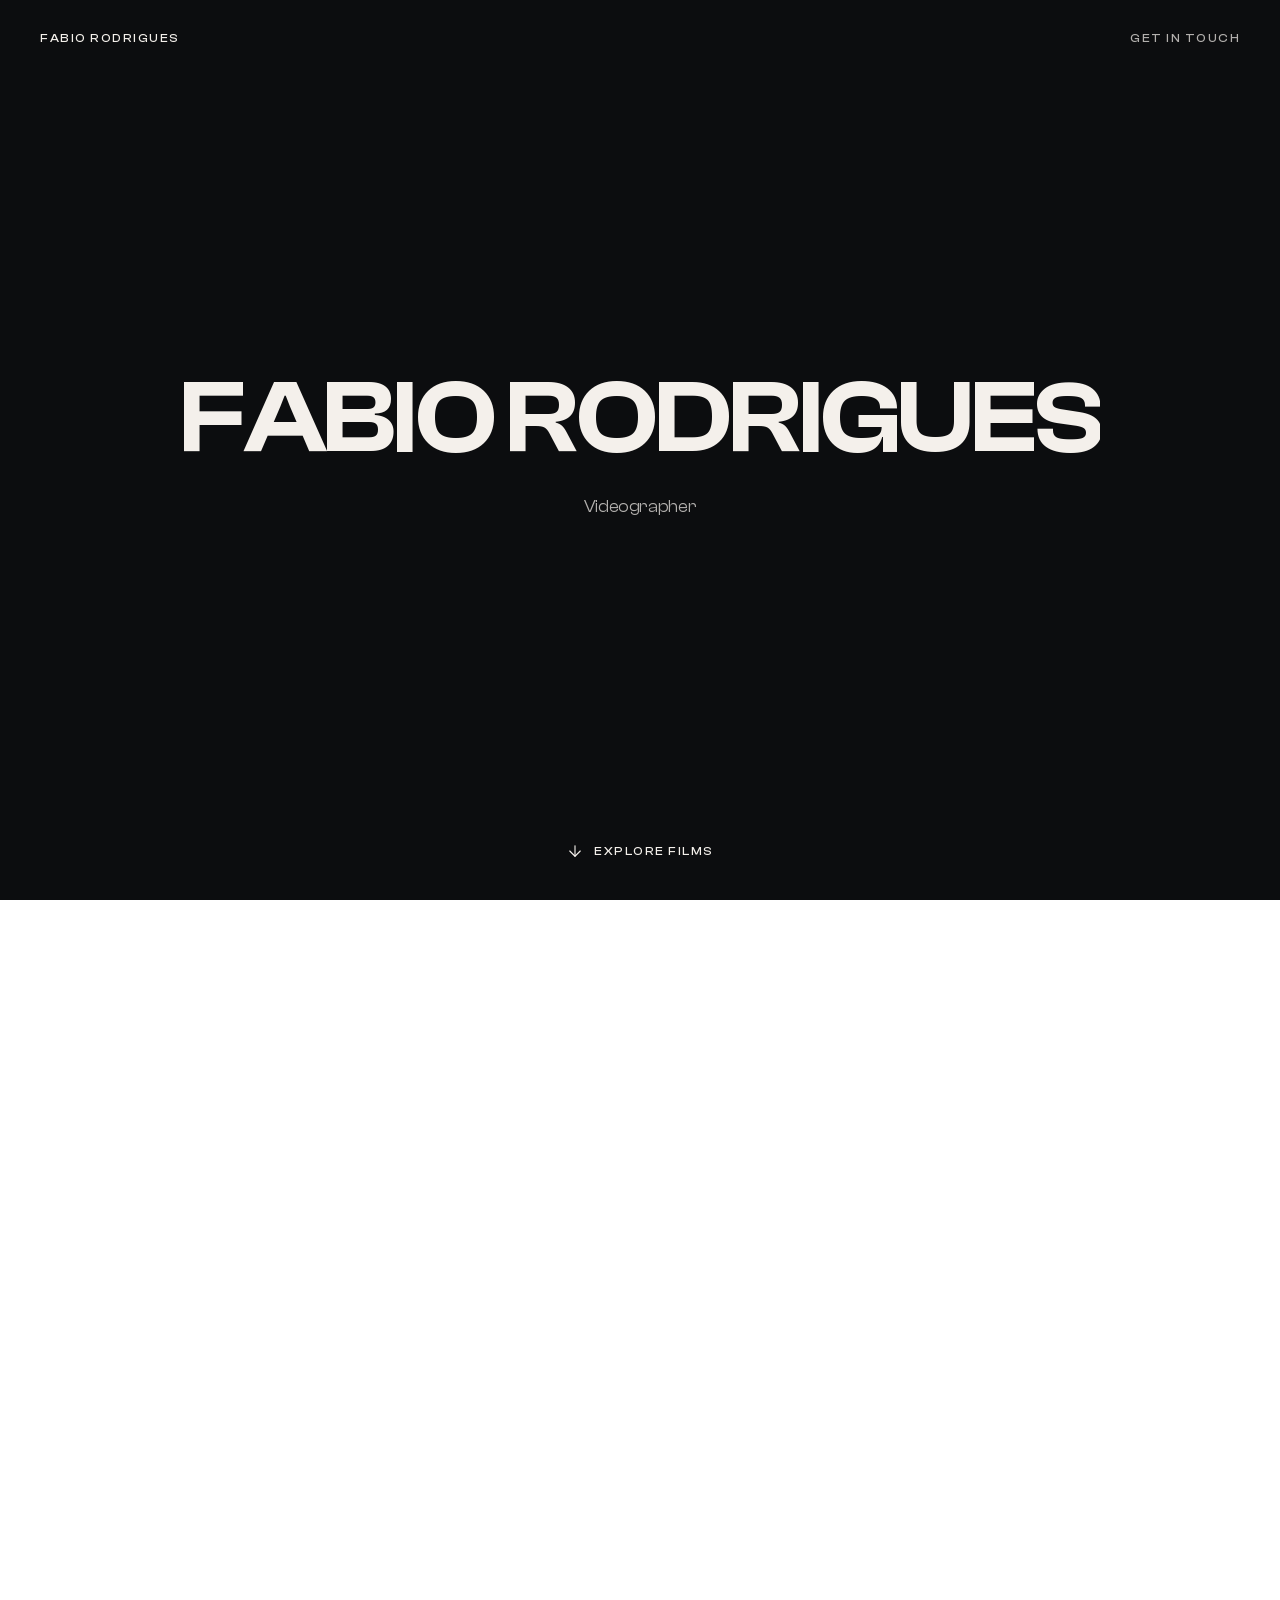
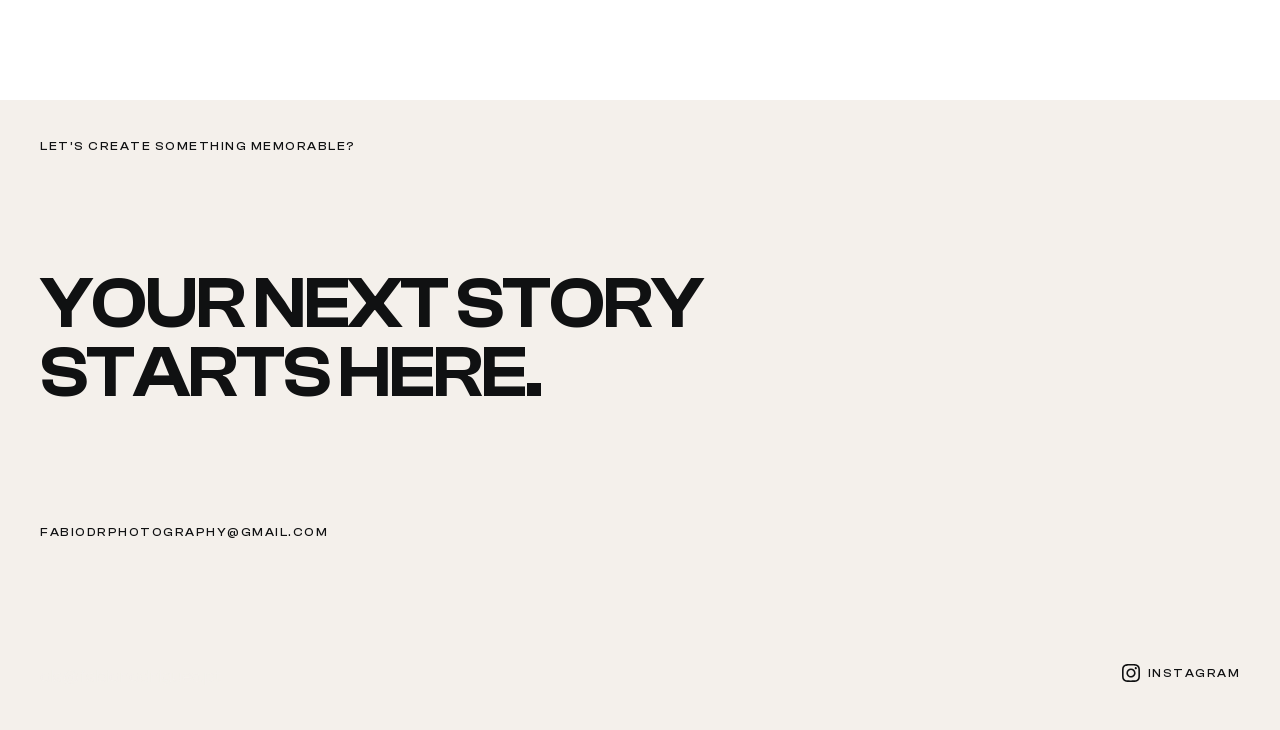
==== commit 2ce84fa2: "Add files via upload" ====
--- a/index.html
+++ b/index.html
@@ -1,6 +1,6 @@
 <!DOCTYPE html>
 <html dir="ltr"><head><script>(function () {
-  var m = {"assets/Y4FfAkbi2RPTBUXvo7oMhFFiKg":"framerusercontent.com/assets/Y4FfAkbi2RPTBUXvo7oMhFFiKg.mp4","assets/HWbH60mNIHv2Ic5ifDmoPPr0njg":"framerusercontent.com/assets/HWbH60mNIHv2Ic5ifDmoPPr0njg.mp4","assets/o7vConEnUmH2ZoV4sk5NSFKwcY":"framerusercontent.com/assets/o7vConEnUmH2ZoV4sk5NSFKwcY.mp4","assets/5vvr9Vy74if2I6bQbJvbw7SY1pQ":"framerusercontent.com/assets/5vvr9Vy74if2I6bQbJvbw7SY1pQ.woff2","assets/qH7T9sqFCDWnxG3UL7NWksIMs3c":"framerusercontent.com/assets/qH7T9sqFCDWnxG3UL7NWksIMs3c.mp4","assets/BJW3lsHUmaS0TPKBVmY09g6bJ8":"framerusercontent.com/assets/BJW3lsHUmaS0TPKBVmY09g6bJ8.mp4","assets/nujB84QhBKHdFegVQms4yNW8HE":"framerusercontent.com/assets/nujB84QhBKHdFegVQms4yNW8HE.mp4","assets/Y9k9QrlZAqio88Klkmbd8VoMQc":"framerusercontent.com/assets/Y9k9QrlZAqio88Klkmbd8VoMQc.woff2","assets/EOr0mi4hNtlgWNn9if640EZzXCo":"framerusercontent.com/assets/EOr0mi4hNtlgWNn9if640EZzXCo.woff2","assets/OYrD2tBIBPvoJXiIHnLoOXnY9M":"framerusercontent.com/assets/OYrD2tBIBPvoJXiIHnLoOXnY9M.woff2","assets/JeYwfuaPfZHQhEG8U5gtPDZ7WQ":"framerusercontent.com/assets/JeYwfuaPfZHQhEG8U5gtPDZ7WQ.woff2","assets/b6Y37FthZeALduNqHicBT6FutY":"framerusercontent.com/assets/b6Y37FthZeALduNqHicBT6FutY.woff2","assets/GrgcKwrN6d3Uz8EwcLHZxwEfC4":"framerusercontent.com/assets/GrgcKwrN6d3Uz8EwcLHZxwEfC4.woff2","images/5ILRvlYXf72kHSVHqpa3snGzjU":"framerusercontent.com/images/5ILRvlYXf72kHSVHqpa3snGzjU.jpg","assets/hyOgCu0Xnghbimh0pE8QTvtt2AU":"framerusercontent.com/assets/hyOgCu0Xnghbimh0pE8QTvtt2AU.woff2","assets/NeGmSOXrPBfEFIy5YZeHq17LEDA":"framerusercontent.com/assets/NeGmSOXrPBfEFIy5YZeHq17LEDA.woff2","assets/oYaAX5himiTPYuN8vLWnqBbfD2s":"framerusercontent.com/assets/oYaAX5himiTPYuN8vLWnqBbfD2s.woff2","assets/lEJLP4R0yuCaMCjSXYHtJw72M":"framerusercontent.com/assets/lEJLP4R0yuCaMCjSXYHtJw72M.woff2","assets/cRJyLNuTJR5jbyKzGi33wU9cqIQ":"framerusercontent.com/assets/cRJyLNuTJR5jbyKzGi33wU9cqIQ.woff2","assets/1ZFS7N918ojhhd0nQWdj3jz4w":"framerusercontent.com/assets/1ZFS7N918ojhhd0nQWdj3jz4w.woff2","assets/A0Wcc7NgXMjUuFdquHDrIZpzZw0":"framerusercontent.com/assets/A0Wcc7NgXMjUuFdquHDrIZpzZw0.woff2","assets/5A3Ce6C9YYmCjpQx9M4inSaKU":"framerusercontent.com/assets/5A3Ce6C9YYmCjpQx9M4inSaKU.woff2","assets/Qx95Xyt0Ka3SGhinnbXIGpEIyP4":"framerusercontent.com/assets/Qx95Xyt0Ka3SGhinnbXIGpEIyP4.woff2","assets/xYYWaj7wCU5zSQH0eXvSaS19wo":"framerusercontent.com/assets/xYYWaj7wCU5zSQH0eXvSaS19wo.woff2","assets/6mJuEAguuIuMog10gGvH5d3cl8":"framerusercontent.com/assets/6mJuEAguuIuMog10gGvH5d3cl8.woff2","assets/otTaNuNpVK4RbdlT7zDDdKvQBA":"framerusercontent.com/assets/otTaNuNpVK4RbdlT7zDDdKvQBA.woff2","assets/d3tHnaQIAeqiE5hGcRw4mmgWYU":"framerusercontent.com/assets/d3tHnaQIAeqiE5hGcRw4mmgWYU.woff2","assets/DolVirEGb34pEXEp8t8FQBSK4":"framerusercontent.com/assets/DolVirEGb34pEXEp8t8FQBSK4.woff2","assets/MLWPbW1dUQawJLhhun3dBwpgJak":"framerusercontent.com/assets/MLWPbW1dUQawJLhhun3dBwpgJak.mp4","assets/ZVokTmG7FhZMEfwCqYv1uNWOQAc":"framerusercontent.com/assets/ZVokTmG7FhZMEfwCqYv1uNWOQAc.mp4","assets/O6WdprWnK2ajuYQTaZcXEM8bs":"framerusercontent.com/assets/O6WdprWnK2ajuYQTaZcXEM8bs.mp4","assets/DsGT2dKnENiSK28xizGtQssZ0":"framerusercontent.com/assets/DsGT2dKnENiSK28xizGtQssZ0.mp4"};
+  var m = {"assets/HWbH60mNIHv2Ic5ifDmoPPr0njg":"framerusercontent.com/assets/HWbH60mNIHv2Ic5ifDmoPPr0njg.mp4","assets/o7vConEnUmH2ZoV4sk5NSFKwcY":"framerusercontent.com/assets/o7vConEnUmH2ZoV4sk5NSFKwcY.mp4","assets/Y4FfAkbi2RPTBUXvo7oMhFFiKg":"framerusercontent.com/assets/Y4FfAkbi2RPTBUXvo7oMhFFiKg.mp4","assets/BJW3lsHUmaS0TPKBVmY09g6bJ8":"framerusercontent.com/assets/BJW3lsHUmaS0TPKBVmY09g6bJ8.mp4","assets/EOr0mi4hNtlgWNn9if640EZzXCo":"framerusercontent.com/assets/EOr0mi4hNtlgWNn9if640EZzXCo.woff2","assets/5vvr9Vy74if2I6bQbJvbw7SY1pQ":"framerusercontent.com/assets/5vvr9Vy74if2I6bQbJvbw7SY1pQ.woff2","assets/Y9k9QrlZAqio88Klkmbd8VoMQc":"framerusercontent.com/assets/Y9k9QrlZAqio88Klkmbd8VoMQc.woff2","assets/OYrD2tBIBPvoJXiIHnLoOXnY9M":"framerusercontent.com/assets/OYrD2tBIBPvoJXiIHnLoOXnY9M.woff2","assets/JeYwfuaPfZHQhEG8U5gtPDZ7WQ":"framerusercontent.com/assets/JeYwfuaPfZHQhEG8U5gtPDZ7WQ.woff2","assets/nujB84QhBKHdFegVQms4yNW8HE":"framerusercontent.com/assets/nujB84QhBKHdFegVQms4yNW8HE.mp4","assets/b6Y37FthZeALduNqHicBT6FutY":"framerusercontent.com/assets/b6Y37FthZeALduNqHicBT6FutY.woff2","assets/GrgcKwrN6d3Uz8EwcLHZxwEfC4":"framerusercontent.com/assets/GrgcKwrN6d3Uz8EwcLHZxwEfC4.woff2","assets/qH7T9sqFCDWnxG3UL7NWksIMs3c":"framerusercontent.com/assets/qH7T9sqFCDWnxG3UL7NWksIMs3c.mp4","images/5ILRvlYXf72kHSVHqpa3snGzjU":"framerusercontent.com/images/5ILRvlYXf72kHSVHqpa3snGzjU.jpg","assets/hyOgCu0Xnghbimh0pE8QTvtt2AU":"framerusercontent.com/assets/hyOgCu0Xnghbimh0pE8QTvtt2AU.woff2","assets/NeGmSOXrPBfEFIy5YZeHq17LEDA":"framerusercontent.com/assets/NeGmSOXrPBfEFIy5YZeHq17LEDA.woff2","assets/oYaAX5himiTPYuN8vLWnqBbfD2s":"framerusercontent.com/assets/oYaAX5himiTPYuN8vLWnqBbfD2s.woff2","assets/lEJLP4R0yuCaMCjSXYHtJw72M":"framerusercontent.com/assets/lEJLP4R0yuCaMCjSXYHtJw72M.woff2","assets/cRJyLNuTJR5jbyKzGi33wU9cqIQ":"framerusercontent.com/assets/cRJyLNuTJR5jbyKzGi33wU9cqIQ.woff2","assets/A0Wcc7NgXMjUuFdquHDrIZpzZw0":"framerusercontent.com/assets/A0Wcc7NgXMjUuFdquHDrIZpzZw0.woff2","assets/Qx95Xyt0Ka3SGhinnbXIGpEIyP4":"framerusercontent.com/assets/Qx95Xyt0Ka3SGhinnbXIGpEIyP4.woff2","assets/5A3Ce6C9YYmCjpQx9M4inSaKU":"framerusercontent.com/assets/5A3Ce6C9YYmCjpQx9M4inSaKU.woff2","assets/1ZFS7N918ojhhd0nQWdj3jz4w":"framerusercontent.com/assets/1ZFS7N918ojhhd0nQWdj3jz4w.woff2","assets/MLWPbW1dUQawJLhhun3dBwpgJak":"framerusercontent.com/assets/MLWPbW1dUQawJLhhun3dBwpgJak.mp4","assets/6mJuEAguuIuMog10gGvH5d3cl8":"framerusercontent.com/assets/6mJuEAguuIuMog10gGvH5d3cl8.woff2","assets/xYYWaj7wCU5zSQH0eXvSaS19wo":"framerusercontent.com/assets/xYYWaj7wCU5zSQH0eXvSaS19wo.woff2","assets/otTaNuNpVK4RbdlT7zDDdKvQBA":"framerusercontent.com/assets/otTaNuNpVK4RbdlT7zDDdKvQBA.woff2","assets/d3tHnaQIAeqiE5hGcRw4mmgWYU":"framerusercontent.com/assets/d3tHnaQIAeqiE5hGcRw4mmgWYU.woff2","assets/DolVirEGb34pEXEp8t8FQBSK4":"framerusercontent.com/assets/DolVirEGb34pEXEp8t8FQBSK4.woff2","assets/ZVokTmG7FhZMEfwCqYv1uNWOQAc":"framerusercontent.com/assets/ZVokTmG7FhZMEfwCqYv1uNWOQAc.mp4","assets/O6WdprWnK2ajuYQTaZcXEM8bs":"framerusercontent.com/assets/O6WdprWnK2ajuYQTaZcXEM8bs.mp4","assets/DsGT2dKnENiSK28xizGtQssZ0":"framerusercontent.com/assets/DsGT2dKnENiSK28xizGtQssZ0.mp4"};
   function keyOf(u) {
     var q = u.indexOf("?");
     var p = (q === -1 ? u : u.slice(0, q)).split("/");
@@ -45,14 +45,14 @@
 })();</script>
 	<meta charset="utf-8">
 	<meta name="viewport" content="width=device-width">
-	<meta name="generator" content="Framer ee97fff">
+	<meta name="generator" content="Framer 56ce7df">
 	<title>Fabio Rodrigues — Direção &amp; Produção Audiovisual</title>
     <meta name="description" content="Filmes, conteúdo e narrativas visuais para marcas, pessoas e cultura.">
-    <meta name="framer-search-index" content="framerusercontent.com/sites/6SF6eUrcSRGxWNkHNAUytP/searchIndex-RbCwuMwaMGoG.json">
-    <meta name="framer-search-index-fallback" content="framerusercontent.com/sites/6SF6eUrcSRGxWNkHNAUytP/searchIndex-rWcrfiE5tzN5.json">
-    <link href="framerusercontent.com/sites/icons/default-favicon-light.v1.png" rel="icon" media="(prefers-color-scheme: light)">
-    <link href="framerusercontent.com/sites/icons/default-favicon-dark.v1.png" rel="icon" media="(prefers-color-scheme: dark)">
-    <link rel="apple-touch-icon" href="framerusercontent.com/sites/icons/default-touch-icon.v3.png">
+    <meta name="framer-search-index" content="../framerusercontent.com/sites/6SF6eUrcSRGxWNkHNAUytP/searchIndex-12WwH3rF3BwD.json">
+    <meta name="framer-search-index-fallback" content="../framerusercontent.com/sites/6SF6eUrcSRGxWNkHNAUytP/searchIndex-RbCwuMwaMGoG.json">
+    <link href="../framerusercontent.com/sites/icons/default-favicon-light.v1.png" rel="icon" media="(prefers-color-scheme: light)">
+    <link href="../framerusercontent.com/sites/icons/default-favicon-dark.v1.png" rel="icon" media="(prefers-color-scheme: dark)">
+    <link rel="apple-touch-icon" href="../framerusercontent.com/sites/icons/default-touch-icon.v3.png">
     <!-- Open Graph -->
     <meta property="og:type" content="website">
     <meta property="og:title" content="Fabio Rodrigues — Direção &amp; Produção Audiovisual">
@@ -64,26 +64,26 @@
 	
 	
 	<script>try{if(localStorage.getItem("__framer_force_showing_editorbar_since")){const n=document.createElement("link");n.rel="modulepreload";n.href="https://framer.com/edit/init.mjs";document.head.appendChild(n)}}catch(e){}</script>
-	<link rel="canonical" href="https://fabiodanielr.github.io/"><meta property="og:url" content="https://fabiodanielr.github.io/"><!-- Start of headStart -->
+	<link rel="canonical" href="https://soft-behavior-381500.framer.app/"><meta property="og:url" content="https://soft-behavior-381500.framer.app/"><!-- Start of headStart -->
     
     <!-- End of headStart -->
 	
-	<style data-framer-font-css="">@font-face { font-family: "Inter"; src: url('framerusercontent.com/assets/5vvr9Vy74if2I6bQbJvbw7SY1pQ.woff2'); font-display: swap; font-style: normal; font-weight: 400; unicode-range: U+0460-052F, U+1C80-1C88, U+20B4, U+2DE0-2DFF, U+A640-A69F, U+FE2E-FE2F }
-@font-face { font-family: "Inter"; src: url('framerusercontent.com/assets/EOr0mi4hNtlgWNn9if640EZzXCo.woff2'); font-display: swap; font-style: normal; font-weight: 400; unicode-range: U+0301, U+0400-045F, U+0490-0491, U+04B0-04B1, U+2116 }
-@font-face { font-family: "Inter"; src: url('framerusercontent.com/assets/Y9k9QrlZAqio88Klkmbd8VoMQc.woff2'); font-display: swap; font-style: normal; font-weight: 400; unicode-range: U+1F00-1FFF }
-@font-face { font-family: "Inter"; src: url('framerusercontent.com/assets/OYrD2tBIBPvoJXiIHnLoOXnY9M.woff2'); font-display: swap; font-style: normal; font-weight: 400; unicode-range: U+0370-03FF }
-@font-face { font-family: "Inter"; src: url('framerusercontent.com/assets/JeYwfuaPfZHQhEG8U5gtPDZ7WQ.woff2'); font-display: swap; font-style: normal; font-weight: 400; unicode-range: U+0100-024F, U+0259, U+1E00-1EFF, U+2020, U+20A0-20AB, U+20AD-20CF, U+2113, U+2C60-2C7F, U+A720-A7FF }
-@font-face { font-family: "Inter"; src: url('framerusercontent.com/assets/GrgcKwrN6d3Uz8EwcLHZxwEfC4.woff2'); font-display: swap; font-style: normal; font-weight: 400; unicode-range: U+0000-00FF, U+0131, U+0152-0153, U+02BB-02BC, U+02C6, U+02DA, U+02DC, U+2000-206F, U+2070, U+2074-207E, U+2080-208E, U+20AC, U+2122, U+2191, U+2193, U+2212, U+2215, U+FEFF, U+FFFD }
-@font-face { font-family: "Inter"; src: url('framerusercontent.com/assets/b6Y37FthZeALduNqHicBT6FutY.woff2'); font-display: swap; font-style: normal; font-weight: 400; unicode-range: U+0102-0103, U+0110-0111, U+0128-0129, U+0168-0169, U+01A0-01A1, U+01AF-01B0, U+1EA0-1EF9, U+20AB }
-@font-face { font-family: "Clash Display"; src: url('framerusercontent.com/third-party-assets/fontshare/wf/FPDAZ2S6SW4QMSRIIKNNGTPM6VIXYMKO/5HNPQ453FRLIQWV2FNOBUU3FKTDZQVSG/Z3MGHFHX6DCTLQ55LJYRJ5MDCZPMFZU6.woff2'); font-display: swap; font-style: normal; font-weight: 600 }
-@font-face { font-family: "Clash Display"; src: url('framerusercontent.com/third-party-assets/fontshare/wf/2GQIT54GKQY3JRFTSHS4ARTRNRQISSAA/3CIP5EBHRRHE5FVQU3VFROPUERNDSTDF/JTSL5QESUXATU47LCPUNHZQBDDIWDOSW.woff2'); font-display: swap; font-style: normal; font-weight: 500 }
-@font-face { font-family: "Clash Display"; src: url('framerusercontent.com/third-party-assets/fontshare/wf/BFBSY7LX5W2U2EROCLVVTQP4VS7S4PC3/IIUX4FGTMD2LK2VWD3RVTAS4SSMUN7B5/53RZKGODFYDW3QHTIL7IPOWTBCSUEZK7.woff2'); font-display: swap; font-style: normal; font-weight: 700 }
-@font-face { font-family: "Clash Display"; src: url('framerusercontent.com/third-party-assets/fontshare/wf/VFMK2COV3DN37JR7JQ4CAOJPZ7KWKNY7/ODD5YJNDLHZZB2MIT3DPVH4EIHAMZ34D/BSY64LPTT3OPLVKAZKL3AHKRWZ3D74AC.woff2'); font-display: swap; font-style: normal; font-weight: 400 }
+	<style data-framer-font-css="">@font-face { font-family: "Inter"; src: url('../framerusercontent.com/assets/5vvr9Vy74if2I6bQbJvbw7SY1pQ.woff2'); font-display: swap; font-style: normal; font-weight: 400; unicode-range: U+0460-052F, U+1C80-1C88, U+20B4, U+2DE0-2DFF, U+A640-A69F, U+FE2E-FE2F }
+@font-face { font-family: "Inter"; src: url('../framerusercontent.com/assets/EOr0mi4hNtlgWNn9if640EZzXCo.woff2'); font-display: swap; font-style: normal; font-weight: 400; unicode-range: U+0301, U+0400-045F, U+0490-0491, U+04B0-04B1, U+2116 }
+@font-face { font-family: "Inter"; src: url('../framerusercontent.com/assets/Y9k9QrlZAqio88Klkmbd8VoMQc.woff2'); font-display: swap; font-style: normal; font-weight: 400; unicode-range: U+1F00-1FFF }
+@font-face { font-family: "Inter"; src: url('../framerusercontent.com/assets/OYrD2tBIBPvoJXiIHnLoOXnY9M.woff2'); font-display: swap; font-style: normal; font-weight: 400; unicode-range: U+0370-03FF }
+@font-face { font-family: "Inter"; src: url('../framerusercontent.com/assets/JeYwfuaPfZHQhEG8U5gtPDZ7WQ.woff2'); font-display: swap; font-style: normal; font-weight: 400; unicode-range: U+0100-024F, U+0259, U+1E00-1EFF, U+2020, U+20A0-20AB, U+20AD-20CF, U+2113, U+2C60-2C7F, U+A720-A7FF }
+@font-face { font-family: "Inter"; src: url('../framerusercontent.com/assets/GrgcKwrN6d3Uz8EwcLHZxwEfC4.woff2'); font-display: swap; font-style: normal; font-weight: 400; unicode-range: U+0000-00FF, U+0131, U+0152-0153, U+02BB-02BC, U+02C6, U+02DA, U+02DC, U+2000-206F, U+2070, U+2074-207E, U+2080-208E, U+20AC, U+2122, U+2191, U+2193, U+2212, U+2215, U+FEFF, U+FFFD }
+@font-face { font-family: "Inter"; src: url('../framerusercontent.com/assets/b6Y37FthZeALduNqHicBT6FutY.woff2'); font-display: swap; font-style: normal; font-weight: 400; unicode-range: U+0102-0103, U+0110-0111, U+0128-0129, U+0168-0169, U+01A0-01A1, U+01AF-01B0, U+1EA0-1EF9, U+20AB }
+@font-face { font-family: "Clash Display"; src: url('../framerusercontent.com/third-party-assets/fontshare/wf/FPDAZ2S6SW4QMSRIIKNNGTPM6VIXYMKO/5HNPQ453FRLIQWV2FNOBUU3FKTDZQVSG/Z3MGHFHX6DCTLQ55LJYRJ5MDCZPMFZU6.woff2'); font-display: swap; font-style: normal; font-weight: 600 }
+@font-face { font-family: "Clash Display"; src: url('../framerusercontent.com/third-party-assets/fontshare/wf/2GQIT54GKQY3JRFTSHS4ARTRNRQISSAA/3CIP5EBHRRHE5FVQU3VFROPUERNDSTDF/JTSL5QESUXATU47LCPUNHZQBDDIWDOSW.woff2'); font-display: swap; font-style: normal; font-weight: 500 }
+@font-face { font-family: "Clash Display"; src: url('../framerusercontent.com/third-party-assets/fontshare/wf/BFBSY7LX5W2U2EROCLVVTQP4VS7S4PC3/IIUX4FGTMD2LK2VWD3RVTAS4SSMUN7B5/53RZKGODFYDW3QHTIL7IPOWTBCSUEZK7.woff2'); font-display: swap; font-style: normal; font-weight: 700 }
+@font-face { font-family: "Clash Display"; src: url('../framerusercontent.com/third-party-assets/fontshare/wf/VFMK2COV3DN37JR7JQ4CAOJPZ7KWKNY7/ODD5YJNDLHZZB2MIT3DPVH4EIHAMZ34D/BSY64LPTT3OPLVKAZKL3AHKRWZ3D74AC.woff2'); font-display: swap; font-style: normal; font-weight: 400 }
 @font-face { font-family: "Inter Placeholder"; src: local("Arial"); ascent-override: 89.79%; descent-override: 22.36%; line-gap-override: 0.00%; size-adjust: 107.89% }
 @font-face { font-family: "Clash Display Placeholder"; src: local("Arial"); ascent-override: 83.42%; descent-override: 23.43%; line-gap-override: 8.44%; size-adjust: 106.69% }</style>
 	
 	
-	<meta name="robots" content="max-image-preview:large"><style data-framer-css-ssr-minified="" data-framer-components="framer-lib-cursors-host framer-gHrwK framer-lib-combinedCSSRules framer-i3xnF PropertyOverrides framer-jad5v framer-6Rbjs">html,body,#main{box-sizing:border-box;margin:0;padding:0}:root{-webkit-font-smoothing:antialiased;-moz-osx-font-smoothing:grayscale}*{box-sizing:border-box;-webkit-font-smoothing:inherit}h1,h2,h3,h4,h5,h6,p,figure{margin:0}body,input,textarea,select,button{font-family:sans-serif;font-size:12px}@supports (background:-webkit-named-image(i)) and (not (grid-template-rows:subgrid)){body{--framer-will-change-override:transform}}@supports (background:-webkit-named-image(i)) and (not (position-area:top right)){body{--framer-will-change-filter-override:filter}}[data-framer-component-type=Text] div div span,[data-framer-component-type=Text] a div span,[data-framer-component-type=Text] span span span,[data-framer-component-type=Text] p span span,[data-framer-component-type=Text] h1 span span,[data-framer-component-type=Text] h2 span span,[data-framer-component-type=Text] h3 span span,[data-framer-component-type=Text] h4 span span,[data-framer-component-type=Text] h5 span span,[data-framer-component-type=Text] h6 span span,[data-framer-component-type=Text] a{font-family:var(--font-family);font-style:var(--font-style);font-weight:min(calc(var(--framer-font-weight-increase,0) + var(--font-weight,400)),900);color:var(--text-color);letter-spacing:var(--letter-spacing);font-size:var(--font-size);text-transform:var(--text-transform);--text-decoration:var(--framer-text-decoration-style,solid)var(--framer-text-decoration,none)var(--framer-text-decoration-color,currentcolor)var(--framer-text-decoration-thickness,auto);--text-decoration-skip-ink:var(--framer-text-decoration-skip-ink);--text-underline-offset:var(--framer-text-decoration-offset);line-height:var(--line-height);--font-family:var(--framer-font-family);--font-style:var(--framer-font-style);--font-weight:var(--framer-font-weight);--text-color:var(--framer-text-color);--letter-spacing:var(--framer-letter-spacing);--font-size:var(--framer-font-size);--text-transform:var(--framer-text-transform);--line-height:var(--framer-line-height)}@supports not (color:color(display-p3 1 1 1)){p.framer-text,div.framer-text,h1.framer-text,h2.framer-text,h3.framer-text,h4.framer-text,h5.framer-text,h6.framer-text,li.framer-text,ol.framer-text,ul.framer-text,span.framer-text:not([data-text-fill]){color:var(--framer-blockquote-text-color-rgb,var(--framer-blockquote-text-color,var(--framer-text-color-rgb,var(--framer-text-color,#000))));-webkit-text-stroke-color:var(--framer-text-stroke-color-rgb,var(--framer-text-stroke-color,initial))}mark.framer-text{background-color:var(--framer-blockquote-text-background-color-rgb,var(--framer-blockquote-text-background-color,var(--framer-text-background-color-rgb,var(--framer-text-background-color,initial))))}}@supports not (color:color(display-p3 1 1 1)){code.framer-text,code.framer-text span.framer-text:not([data-text-fill]){color:var(--framer-blockquote-text-color-rgb,var(--framer-blockquote-text-color,var(--framer-code-text-color-rgb,var(--framer-code-text-color,var(--framer-text-color-rgb,var(--framer-text-color,#000))))))}}@supports not (color:color(display-p3 1 1 1)){a.framer-text,span.framer-text[data-nested-link]{color:var(--framer-link-text-color-rgb,var(--framer-link-text-color,var(--framer-blockquote-text-color-rgb,var(--framer-blockquote-text-color,var(--framer-text-color-rgb,var(--framer-text-color,#000))))));background-color:var(--framer-link-text-background-color-rgb,var(--framer-link-text-background-color,initial));-webkit-text-decoration-color:var(--framer-link-text-decoration-color-rgb,var(--framer-link-text-decoration-color,var(--framer-text-decoration-color-rgb,var(--framer-text-decoration-color,currentcolor))));text-decoration-color:var(--framer-link-text-decoration-color-rgb,var(--framer-link-text-decoration-color,var(--framer-text-decoration-color-rgb,var(--framer-text-decoration-color,currentcolor))))}}@supports not (color:color(display-p3 1 1 1)){code.framer-text a.framer-text,code.framer-text a.framer-text span.framer-text:not([data-text-fill]),code.framer-text span.framer-text[data-nested-link],code.framer-text span.framer-text[data-nested-link] span.framer-text:not([data-text-fill]){color:var(--framer-link-text-color-rgb,var(--framer-link-text-color,var(--framer-blockquote-text-color-rgb,var(--framer-blockquote-text-color,var(--framer-code-text-color-rgb,var(--framer-code-text-color,var(--framer-text-color-rgb,var(--framer-text-color,#000))))))))}}@supports not (color:color(display-p3 1 1 1)){a.framer-text:hover,span.framer-text[data-nested-link]:hover{color:var(--framer-link-hover-text-color-rgb,var(--framer-link-hover-text-color,var(--framer-link-text-color-rgb,var(--framer-link-text-color,var(--framer-blockquote-text-color-rgb,var(--framer-blockquote-text-color,var(--framer-text-color-rgb,var(--framer-text-color,#000))))))));background-color:var(--framer-link-hover-text-background-color-rgb,var(--framer-link-hover-text-background-color,var(--framer-link-text-background-color-rgb,var(--framer-link-text-background-color,var(--framer-text-background-color-rgb,var(--framer-text-background-color,initial))))));-webkit-text-decoration-color:var(--framer-link-hover-text-decoration-color-rgb,var(--framer-link-hover-text-decoration-color,var(--framer-link-text-decoration-color-rgb,var(--framer-link-text-decoration-color,var(--framer-text-decoration-color-rgb,var(--framer-text-decoration-color,currentcolor))))));text-decoration-color:var(--framer-link-hover-text-decoration-color-rgb,var(--framer-link-hover-text-decoration-color,var(--framer-link-text-decoration-color-rgb,var(--framer-link-text-decoration-color,var(--framer-text-decoration-color-rgb,var(--framer-text-decoration-color,currentcolor))))))}}@supports not (color:color(display-p3 1 1 1)){code.framer-text a.framer-text:hover,code.framer-text span.framer-text[data-nested-link]:hover{color:var(--framer-link-hover-text-color-rgb,var(--framer-link-hover-text-color,var(--framer-link-text-color-rgb,var(--framer-link-text-color,var(--framer-blockquote-text-color-rgb,var(--framer-blockquote-text-color,var(--framer-code-text-color-rgb,var(--framer-code-text-color,var(--framer-text-color-rgb,var(--framer-text-color,#000))))))))))}}@supports not (color:color(display-p3 1 1 1)){a.framer-text[data-framer-page-link-current],span.framer-text[data-framer-page-link-current]{color:var(--framer-link-current-text-color-rgb,var(--framer-link-current-text-color,var(--framer-link-text-color-rgb,var(--framer-link-text-color,var(--framer-text-color-rgb,var(--framer-text-color,#000))))));background-color:var(--framer-link-current-text-background-color-rgb,var(--framer-link-current-text-background-color,var(--framer-link-text-background-color-rgb,var(--framer-link-text-background-color,var(--framer-text-background-color-rgb,var(--framer-text-background-color,initial))))));-webkit-text-decoration-color:var(--framer-link-current-text-decoration-color-rgb,var(--framer-link-current-text-decoration-color,var(--framer-link-text-decoration-color-rgb,var(--framer-link-text-decoration-color,var(--framer-text-decoration-color-rgb,var(--framer-text-decoration-color,currentcolor))))));text-decoration-color:var(--framer-link-current-text-decoration-color-rgb,var(--framer-link-current-text-decoration-color,var(--framer-link-text-decoration-color-rgb,var(--framer-link-text-decoration-color,var(--framer-text-decoration-color-rgb,var(--framer-text-decoration-color,currentcolor))))))}}@supports not (color:color(display-p3 1 1 1)){code.framer-text a.framer-text[data-framer-page-link-current],code.framer-text a.framer-text[data-framer-page-link-current] span.framer-text:not([data-text-fill]),code.framer-text span.framer-text[data-framer-page-link-current],code.framer-text span.framer-text[data-framer-page-link-current] span.framer-text:not([data-text-fill]){color:var(--framer-link-current-text-color-rgb,var(--framer-link-current-text-color,var(--framer-link-text-color-rgb,var(--framer-link-text-color,var(--framer-code-text-color-rgb,var(--framer-code-text-color,var(--framer-text-color-rgb,var(--framer-text-color,#000))))))));background-color:var(--framer-link-current-text-background-color-rgb,var(--framer-link-current-text-background-color,var(--framer-link-text-background-color-rgb,var(--framer-link-text-background-color,var(--framer-text-background-color-rgb,var(--framer-text-background-color,initial))))))}}@supports not (color:color(display-p3 1 1 1)){a.framer-text[data-framer-page-link-current]:hover,span.framer-text[data-framer-page-link-current]:hover{color:var(--framer-link-hover-text-color-rgb,var(--framer-link-hover-text-color,var(--framer-link-current-text-color-rgb,var(--framer-link-current-text-color,var(--framer-link-text-color-rgb,var(--framer-link-text-color,var(--framer-code-text-color-rgb,var(--framer-code-text-color,var(--framer-text-color-rgb,var(--framer-text-color,#000))))))))));background-color:var(--framer-link-hover-text-background-color-rgb,var(--framer-link-hover-text-background-color,var(--framer-link-current-text-background-color-rgb,var(--framer-link-current-text-background-color,var(--framer-link-text-background-color-rgb,var(--framer-link-text-background-color,initial))))));-webkit-text-decoration-color:var(--framer-link-hover-text-decoration-color-rgb,var(--framer-link-hover-text-decoration-color,var(--framer-link-current-text-decoration-color-rgb,var(--framer-link-current-text-decoration-color,var(--framer-link-text-decoration-color-rgb,var(--framer-link-text-decoration-color,var(--framer-text-decoration-color-rgb,var(--framer-text-decoration-color,currentcolor))))))));text-decoration-color:var(--framer-link-hover-text-decoration-color-rgb,var(--framer-link-hover-text-decoration-color,var(--framer-link-current-text-decoration-color-rgb,var(--framer-link-current-text-decoration-color,var(--framer-link-text-decoration-color-rgb,var(--framer-link-text-decoration-color,var(--framer-text-decoration-color-rgb,var(--framer-text-decoration-color,currentcolor))))))))}}@supports not (color:color(display-p3 1 1 1)){code.framer-text a.framer-text[data-framer-page-link-current]:hover,code.framer-text a.framer-text[data-framer-page-link-current]:hover span.framer-text:not([data-text-fill]),code.framer-text span.framer-text[data-framer-page-link-current]:hover,code.framer-text span.framer-text[data-framer-page-link-current]:hover span.framer-text:not([data-text-fill]){color:var(--framer-link-hover-text-color-rgb,var(--framer-link-hover-text-color,var(--framer-link-current-text-color-rgb,var(--framer-link-current-text-color,var(--framer-link-text-color-rgb,var(--framer-link-text-color,var(--framer-code-text-color-rgb,var(--framer-code-text-color,var(--framer-text-color-rgb,var(--framer-text-color,#000))))))))));background-color:var(--framer-link-hover-text-background-color-rgb,var(--framer-link-hover-text-background-color,var(--framer-link-current-text-background-color-rgb,var(--framer-link-current-text-background-color,var(--framer-link-text-background-color-rgb,var(--framer-link-text-background-color,initial))))))}}[data-framer-component-type=Stack]:not([data-framer-generated])>*,[data-framer-component-type=Stack]:not([data-framer-generated])>[data-framer-component-type],NavigationContainer [data-framer-component-type=NavigationContainer]>*,[data-framer-component-type=NavigationContainer]>[data-framer-component-type]{position:relative}@supports not (overflow:clip){:root{--overflow-clip-fallback:hidden}}@supports (background:-webkit-named-image(i)) and (not (contain-intrinsic-size:inherit)){div.framer-text,p.framer-text,h1.framer-text,h2.framer-text,h3.framer-text,h4.framer-text,h5.framer-text,h6.framer-text,ol.framer-text,ul.framer-text,li.framer-text,blockquote.framer-text,.framer-text.framer-image{display:var(--text-truncation-display-inline-for-safari-16,revert)}div.framer-text:after,p.framer-text:after,h1.framer-text:after,h2.framer-text:after,h3.framer-text:after,h4.framer-text:after,h5.framer-text:after,h6.framer-text:after,ol.framer-text:after,ul.framer-text:after,li.framer-text:after,blockquote.framer-text:after,.framer-text.framer-image:after{content:var(--text-truncation-line-break-for-safari-16);white-space:pre}.framer-text.framer-text-module,.framer-text.framer-table-wrapper{display:var(--text-truncation-display-none-for-safari-16,revert)}p.framer-text[data-text-fill]{display:var(--text-truncation-display-inline-for-safari-16,inline-block)}}@supports (corner-shape:superellipse(2)){:root{--one-if-corner-shape-supported:1}}.framer-cursor-none,.framer-cursor-none *{cursor:none!important}.framer-pointer-events-none,.framer-pointer-events-none *{pointer-events:none!important}.framer-gHrwK.framer-lux5qc,.framer-gHrwK .framer-lux5qc{display:block}.framer-gHrwK.framer-72rtr7{height:min-content;overflow:var(--overflow-clip-fallback,clip);background-color:#fff;flex-flow:column;place-content:center flex-start;align-items:center;gap:0;width:1200px;padding:0;display:flex;position:relative}.framer-gHrwK .framer-12w2yug{height:100vh;overflow:var(--overflow-clip-fallback,clip);background-color:#101112;flex-flow:column;flex:none;place-content:flex-start space-between;align-items:flex-start;width:100%;padding:32px 40px 40px;display:flex;position:relative}.framer-gHrwK .framer-ybfw5-container{pointer-events:none;z-index:0;flex:none;position:absolute;inset:0}.framer-gHrwK .framer-1m8m3kx{pointer-events:none;z-index:0;background-color:#080a0c85;flex:none;height:100vh;position:absolute;top:0;left:0;right:0}.framer-gHrwK .framer-1g0quwq{height:min-content;overflow:var(--overflow-clip-fallback,clip);z-index:1;flex-flow:row;flex:none;place-content:center space-between;align-items:center;width:100%;padding:0;display:flex;position:relative}.framer-gHrwK .framer-11scp00,.framer-gHrwK .framer-1mxhd3o,.framer-gHrwK .framer-1fkw9ps,.framer-gHrwK .framer-m4rjdu,.framer-gHrwK .framer-185u6gg{white-space:pre;flex:none;width:auto;height:auto;position:relative}.framer-gHrwK .framer-14vjlsh{max-width:920px;height:min-content;overflow:var(--overflow-clip-fallback,clip);z-index:1;flex-flow:column;flex:none;place-content:flex-start;align-items:flex-start;gap:24px;width:100%;padding:0;display:flex;position:relative}.framer-gHrwK .framer-vzx78x{white-space:pre;flex:none;width:100%;height:auto;position:relative}.framer-gHrwK .framer-11t7bra{--framer-text-wrap-override:balance;flex:none;width:100%;max-width:440px;height:auto;position:relative}.framer-gHrwK .framer-p4wkeu{height:min-content;overflow:var(--overflow-clip-fallback,clip);z-index:1;flex-flow:row;flex:none;place-content:center flex-start;align-items:center;gap:10px;width:min-content;padding:0;display:flex;position:relative}.framer-gHrwK .framer-1y8yrwu{--1m973uw:#f4f0eb;--js9iwy:1.5;flex:none;width:18px;height:auto;position:relative}.framer-gHrwK .framer-jxjvuq-container,.framer-gHrwK .framer-1y06ead-container,.framer-gHrwK .framer-1qvg4xo-container,.framer-gHrwK .framer-x8di41-container,.framer-gHrwK .framer-16itros-container,.framer-gHrwK .framer-164sa4v-container,.framer-gHrwK .framer-1k71ebm-container,.framer-gHrwK .framer-vo3t9l-container{cursor:pointer;flex:none;width:100%;height:100vh;position:relative}.framer-gHrwK .framer-x7w2pb{height:70vh;overflow:var(--overflow-clip-fallback,clip);background-color:#f4f0eb;flex-flow:column;flex:none;place-content:flex-start space-between;align-items:flex-start;width:100%;padding:40px;display:flex;position:relative}.framer-gHrwK .framer-h2zo6b,.framer-gHrwK .framer-11cx0t9{white-space:pre-wrap;word-break:break-word;word-wrap:break-word;flex:none;width:100%;height:auto;position:relative}.framer-gHrwK .framer-wlt0ce{white-space:pre-wrap;word-break:break-word;word-wrap:break-word;flex:none;width:100%;max-width:900px;height:auto;position:relative}.framer-gHrwK .framer-14ynqpl{height:min-content;overflow:var(--overflow-clip-fallback,clip);flex-flow:row;flex:none;place-content:flex-end space-between;align-items:flex-end;width:100%;padding:0;display:flex;position:relative}.framer-gHrwK .framer-y2h29s{cursor:pointer;height:min-content;overflow:var(--overflow-clip-fallback,clip);flex-flow:row;flex:none;place-content:center;align-items:center;gap:8px;width:min-content;padding:8px 0;text-decoration:none;display:flex;position:relative}.framer-gHrwK .framer-1tagri6{--t829wi:#101112;flex:none;width:auto;height:18px;position:relative}.framer-uY0NQ .framer-styles-preset-1kn8htr:not(.rich-text-wrapper),.framer-uY0NQ .framer-styles-preset-1kn8htr.rich-text-wrapper a{--framer-link-hover-text-color:#f4f0eb;--framer-link-text-color:#f4f0ebb8;--framer-link-text-decoration:none;transition:color .25s cubic-bezier(.44,0,.56,1)}@media (max-width:1199px) and (min-width:810px){.framer-7O9Am .framer-styles-preset-1wcgyvn:not(.rich-text-wrapper),.framer-7O9Am .framer-styles-preset-1wcgyvn.rich-text-wrapper p{--framer-font-family:"Clash Display","Clash Display Placeholder",sans-serif;--framer-font-family-bold:"Clash Display","Clash Display Placeholder",sans-serif;--framer-font-open-type-features:"blwf" on,"cv03" on,"cv04" on,"cv09" on,"cv11" on;--framer-font-size:16px;--framer-font-style:normal;--framer-font-style-bold:normal;--framer-font-variation-axes:normal;--framer-font-weight:400;--framer-font-weight-bold:700;--framer-letter-spacing:-.02em;--framer-line-height:1.45em;--framer-paragraph-spacing:20px;--framer-text-alignment:start;--framer-text-color:#f4f0ebb8;--framer-text-decoration:none;--framer-text-stroke-color:initial;--framer-text-stroke-width:initial;--framer-text-transform:none}}@media (max-width:809px) and (min-width:0){.framer-7O9Am .framer-styles-preset-1wcgyvn:not(.rich-text-wrapper),.framer-7O9Am .framer-styles-preset-1wcgyvn.rich-text-wrapper p{--framer-font-family:"Clash Display","Clash Display Placeholder",sans-serif;--framer-font-family-bold:"Clash Display","Clash Display Placeholder",sans-serif;--framer-font-open-type-features:"blwf" on,"cv03" on,"cv04" on,"cv09" on,"cv11" on;--framer-font-size:16px;--framer-font-style:normal;--framer-font-style-bold:normal;--framer-font-variation-axes:normal;--framer-font-weight:400;--framer-font-weight-bold:700;--framer-letter-spacing:-.02em;--framer-line-height:1.45em;--framer-paragraph-spacing:20px;--framer-text-alignment:start;--framer-text-color:#f4f0ebb8;--framer-text-decoration:none;--framer-text-stroke-color:initial;--framer-text-stroke-width:initial;--framer-text-transform:none}}@media (max-width:1199px) and (min-width:810px){.framer-u3HZe .framer-styles-preset-1d6z18:not(.rich-text-wrapper),.framer-u3HZe .framer-styles-preset-1d6z18.rich-text-wrapper h1{--framer-font-family:"Clash Display","Clash Display Placeholder",sans-serif;--framer-font-family-bold:"Clash Display","Clash Display Placeholder",sans-serif;--framer-font-open-type-features:"blwf" on,"cv03" on,"cv04" on,"cv09" on,"cv11" on;--framer-font-size:60px;--framer-font-style:normal;--framer-font-style-bold:normal;--framer-font-variation-axes:normal;--framer-font-weight:600;--framer-font-weight-bold:700;--framer-letter-spacing:-2px;--framer-line-height:.95em;--framer-paragraph-spacing:0px;--framer-text-alignment:start;--framer-text-color:#f4f0eb;--framer-text-decoration:none;--framer-text-stroke-color:initial;--framer-text-stroke-width:initial;--framer-text-transform:none}}@media (max-width:809px) and (min-width:0){.framer-u3HZe .framer-styles-preset-1d6z18:not(.rich-text-wrapper),.framer-u3HZe .framer-styles-preset-1d6z18.rich-text-wrapper h1{--framer-font-family:"Clash Display","Clash Display Placeholder",sans-serif;--framer-font-family-bold:"Clash Display","Clash Display Placeholder",sans-serif;--framer-font-open-type-features:"blwf" on,"cv03" on,"cv04" on,"cv09" on,"cv11" on;--framer-font-size:44px;--framer-font-style:normal;--framer-font-style-bold:normal;--framer-font-variation-axes:normal;--framer-font-weight:600;--framer-font-weight-bold:700;--framer-letter-spacing:-2px;--framer-line-height:.95em;--framer-paragraph-spacing:0px;--framer-text-alignment:start;--framer-text-color:#f4f0eb;--framer-text-decoration:none;--framer-text-stroke-color:initial;--framer-text-stroke-width:initial;--framer-text-transform:none}}.framer-j5mEr .framer-styles-preset-1d9a49h:not(.rich-text-wrapper),.framer-j5mEr .framer-styles-preset-1d9a49h.rich-text-wrapper a{--framer-link-hover-text-color:#10111294;--framer-link-text-color:#101112;--framer-link-text-decoration:none;transition:color .25s cubic-bezier(.44,0,.56,1)}@media (min-width:810px) and (max-width:1199.98px){.framer-gHrwK.framer-72rtr7{width:810px}.framer-gHrwK .framer-12w2yug{min-height:640px;padding:28px 28px 36px}.framer-gHrwK .framer-jxjvuq-container,.framer-gHrwK .framer-1y06ead-container,.framer-gHrwK .framer-1qvg4xo-container,.framer-gHrwK .framer-x8di41-container,.framer-gHrwK .framer-16itros-container,.framer-gHrwK .framer-164sa4v-container,.framer-gHrwK .framer-1k71ebm-container,.framer-gHrwK .framer-vo3t9l-container{height:85vh}.framer-gHrwK .framer-x7w2pb{height:60vh;min-height:480px;padding:32px 28px}}@media (max-width:809.98px){.framer-gHrwK.framer-72rtr7{width:390px}.framer-gHrwK .framer-12w2yug{min-height:620px;padding:20px 20px 28px}.framer-gHrwK .framer-14vjlsh{gap:18px;max-width:350px}.framer-gHrwK .framer-11t7bra{max-width:310px}.framer-gHrwK .framer-jxjvuq-container,.framer-gHrwK .framer-1y06ead-container,.framer-gHrwK .framer-1qvg4xo-container,.framer-gHrwK .framer-x8di41-container,.framer-gHrwK .framer-16itros-container,.framer-gHrwK .framer-164sa4v-container,.framer-gHrwK .framer-1k71ebm-container,.framer-gHrwK .framer-vo3t9l-container{height:78vh}.framer-gHrwK .framer-x7w2pb{height:62vh;min-height:460px;padding:24px 20px}.framer-gHrwK .framer-14ynqpl{flex-direction:column;place-content:flex-start;align-items:flex-start;gap:20px}}body{--framer-will-change-override:none}@supports (background:-webkit-named-image(i)) and (not (grid-template-rows:subgrid)){body{--framer-will-change-override:transform}}body{--framer-will-change-filter-override:none}@supports (background:-webkit-named-image(i)) and (not (position-area:top right)){body{--framer-will-change-filter-override:filter}}[data-framer-component-type]{position:absolute}[data-framer-component-type=Text]{cursor:inherit}[data-framer-component-text-autosized] *{white-space:pre}[data-framer-component-type=Text]>*{text-align:var(--framer-text-alignment,start)}[data-framer-component-type=Text] span span,[data-framer-component-type=Text] p span,[data-framer-component-type=Text] h1 span,[data-framer-component-type=Text] h2 span,[data-framer-component-type=Text] h3 span,[data-framer-component-type=Text] h4 span,[data-framer-component-type=Text] h5 span,[data-framer-component-type=Text] h6 span{display:block}[data-framer-component-type=Text] span span span,[data-framer-component-type=Text] p span span,[data-framer-component-type=Text] h1 span span,[data-framer-component-type=Text] h2 span span,[data-framer-component-type=Text] h3 span span,[data-framer-component-type=Text] h4 span span,[data-framer-component-type=Text] h5 span span,[data-framer-component-type=Text] h6 span span{display:unset}[data-framer-component-type=Text] div div span,[data-framer-component-type=Text] a div span,[data-framer-component-type=Text] span span span,[data-framer-component-type=Text] p span span,[data-framer-component-type=Text] h1 span span,[data-framer-component-type=Text] h2 span span,[data-framer-component-type=Text] h3 span span,[data-framer-component-type=Text] h4 span span,[data-framer-component-type=Text] h5 span span,[data-framer-component-type=Text] h6 span span,[data-framer-component-type=Text] a{font-family:var(--font-family);font-style:var(--font-style);font-weight:min(calc(var(--framer-font-weight-increase,0) + var(--font-weight,400)),900);color:var(--text-color);letter-spacing:var(--letter-spacing);font-size:var(--font-size);text-transform:var(--text-transform);--text-decoration:var(--framer-text-decoration-style,solid)var(--framer-text-decoration,none)var(--framer-text-decoration-color,currentcolor)var(--framer-text-decoration-thickness,auto);--text-decoration-skip-ink:var(--framer-text-decoration-skip-ink);--text-underline-offset:var(--framer-text-decoration-offset);line-height:var(--line-height);--font-family:var(--framer-font-family);--font-style:var(--framer-font-style);--font-weight:var(--framer-font-weight);--text-color:var(--framer-text-color);--letter-spacing:var(--framer-letter-spacing);--font-size:var(--framer-font-size);--text-transform:var(--framer-text-transform);--line-height:var(--framer-line-height)}[data-framer-component-type=Text] a,[data-framer-component-type=Text] a div span,[data-framer-component-type=Text] a span span span,[data-framer-component-type=Text] a p span span,[data-framer-component-type=Text] a h1 span span,[data-framer-component-type=Text] a h2 span span,[data-framer-component-type=Text] a h3 span span,[data-framer-component-type=Text] a h4 span span,[data-framer-component-type=Text] a h5 span span,[data-framer-component-type=Text] a h6 span span{--font-family:var(--framer-link-font-family,var(--framer-font-family));--font-style:var(--framer-link-font-style,var(--framer-font-style));--font-weight:var(--framer-link-font-weight,var(--framer-font-weight));--text-color:var(--framer-link-text-color,var(--framer-text-color));--font-size:var(--framer-link-font-size,var(--framer-font-size));--text-transform:var(--framer-link-text-transform,var(--framer-text-transform));--text-decoration:var(--framer-link-text-decoration-style,var(--framer-text-decoration-style,solid))var(--framer-link-text-decoration,var(--framer-text-decoration,none))var(--framer-link-text-decoration-color,var(--framer-text-decoration-color,currentcolor))var(--framer-link-text-decoration-thickness,var(--framer-text-decoration-thickness,auto));--text-decoration-skip-ink:var(--framer-link-text-decoration-skip-ink,var(--framer-text-decoration-skip-ink));--text-underline-offset:var(--framer-link-text-decoration-offset,var(--framer-text-decoration-offset))}[data-framer-component-type=Text] a:hover,[data-framer-component-type=Text] a div span:hover,[data-framer-component-type=Text] a span span span:hover,[data-framer-component-type=Text] a p span span:hover,[data-framer-component-type=Text] a h1 span span:hover,[data-framer-component-type=Text] a h2 span span:hover,[data-framer-component-type=Text] a h3 span span:hover,[data-framer-component-type=Text] a h4 span span:hover,[data-framer-component-type=Text] a h5 span span:hover,[data-framer-component-type=Text] a h6 span span:hover{--font-family:var(--framer-link-hover-font-family,var(--framer-link-font-family,var(--framer-font-family)));--font-style:var(--framer-link-hover-font-style,var(--framer-link-font-style,var(--framer-font-style)));--font-weight:var(--framer-link-hover-font-weight,var(--framer-link-font-weight,var(--framer-font-weight)));--text-color:var(--framer-link-hover-text-color,var(--framer-link-text-color,var(--framer-text-color)));--font-size:var(--framer-link-hover-font-size,var(--framer-link-font-size,var(--framer-font-size)));--text-transform:var(--framer-link-hover-text-transform,var(--framer-link-text-transform,var(--framer-text-transform)));--text-decoration:var(--framer-link-hover-text-decoration-style,var(--framer-link-text-decoration-style,var(--framer-text-decoration-style,solid)))var(--framer-link-hover-text-decoration,var(--framer-link-text-decoration,var(--framer-text-decoration,none)))var(--framer-link-hover-text-decoration-color,var(--framer-link-text-decoration-color,var(--framer-text-decoration-color,currentcolor)))var(--framer-link-hover-text-decoration-thickness,var(--framer-link-text-decoration-thickness,var(--framer-text-decoration-thickness,auto)));--text-decoration-skip-ink:var(--framer-link-hover-text-decoration-skip-ink,var(--framer-link-text-decoration-skip-ink,var(--framer-text-decoration-skip-ink)));--text-underline-offset:var(--framer-link-hover-text-decoration-offset,var(--framer-link-text-decoration-offset,var(--framer-text-decoration-offset)))}[data-framer-component-type=Text].isCurrent a,[data-framer-component-type=Text].isCurrent a div span,[data-framer-component-type=Text].isCurrent a span span span,[data-framer-component-type=Text].isCurrent a p span span,[data-framer-component-type=Text].isCurrent a h1 span span,[data-framer-component-type=Text].isCurrent a h2 span span,[data-framer-component-type=Text].isCurrent a h3 span span,[data-framer-component-type=Text].isCurrent a h4 span span,[data-framer-component-type=Text].isCurrent a h5 span span,[data-framer-component-type=Text].isCurrent a h6 span span{--font-family:var(--framer-link-current-font-family,var(--framer-link-font-family,var(--framer-font-family)));--font-style:var(--framer-link-current-font-style,var(--framer-link-font-style,var(--framer-font-style)));--font-weight:var(--framer-link-current-font-weight,var(--framer-link-font-weight,var(--framer-font-weight)));--text-color:var(--framer-link-current-text-color,var(--framer-link-text-color,var(--framer-text-color)));--font-size:var(--framer-link-current-font-size,var(--framer-link-font-size,var(--framer-font-size)));--text-transform:var(--framer-link-current-text-transform,var(--framer-link-text-transform,var(--framer-text-transform)));--text-decoration:var(--framer-link-current-text-decoration-style,var(--framer-link-text-decoration-style,var(--framer-text-decoration-style,solid)))var(--framer-link-current-text-decoration,var(--framer-link-text-decoration,var(--framer-text-decoration,none)))var(--framer-link-current-text-decoration-color,var(--framer-link-text-decoration-color,var(--framer-text-decoration-color,currentcolor)))var(--framer-link-current-text-decoration-thickness,var(--framer-link-text-decoration-thickness,var(--framer-text-decoration-thickness,auto)));--text-decoration-skip-ink:var(--framer-link-current-text-decoration-skip-ink,var(--framer-link-text-decoration-skip-ink,var(--framer-text-decoration-skip-ink)));--text-underline-offset:var(--framer-link-current-text-decoration-offset,var(--framer-link-text-decoration-offset,var(--framer-text-decoration-offset)))}[data-framer-component-type=RichTextContainer]{outline:none;flex-direction:column;flex-shrink:0;justify-content:flex-start;display:flex}p.framer-text,div.framer-text,figure.framer-text,h1.framer-text,h2.framer-text,h3.framer-text,h4.framer-text,h5.framer-text,h6.framer-text,ol.framer-text,ul.framer-text{margin:0;padding:0}p.framer-text,div.framer-text,h1.framer-text,h2.framer-text,h3.framer-text,h4.framer-text,h5.framer-text,h6.framer-text,li.framer-text,ol.framer-text,ul.framer-text,mark.framer-text,span.framer-text:not([data-text-fill]){font-family:var(--framer-font-family-preview,var(--framer-blockquote-font-family,var(--framer-font-family,Inter,Inter Placeholder,sans-serif)));font-style:var(--framer-font-style-preview,var(--framer-blockquote-font-style,var(--framer-font-style,normal)));font-weight:var(--framer-font-weight-preview,var(--framer-blockquote-font-weight,var(--framer-font-weight,400)));color:var(--framer-blockquote-text-color,var(--framer-text-color,#000));font-size:calc(var(--framer-blockquote-font-size,var(--framer-font-size,16px))*var(--framer-font-size-scale,1));letter-spacing:var(--framer-blockquote-letter-spacing,var(--framer-letter-spacing,0));text-transform:var(--framer-blockquote-text-transform,var(--framer-text-transform,none));-webkit-text-decoration-line:var(--framer-blockquote-text-decoration,var(--framer-text-decoration,initial));text-decoration-line:var(--framer-blockquote-text-decoration,var(--framer-text-decoration,initial));-webkit-text-decoration-style:var(--framer-blockquote-text-decoration-style,var(--framer-text-decoration-style,initial));text-decoration-style:var(--framer-blockquote-text-decoration-style,var(--framer-text-decoration-style,initial));-webkit-text-decoration-color:var(--framer-blockquote-text-decoration-color,var(--framer-text-decoration-color,initial));text-decoration-color:var(--framer-blockquote-text-decoration-color,var(--framer-text-decoration-color,initial));text-decoration-thickness:var(--framer-blockquote-text-decoration-thickness,var(--framer-text-decoration-thickness,initial));text-decoration-skip-ink:var(--framer-blockquote-text-decoration-skip-ink,var(--framer-text-decoration-skip-ink,initial));text-underline-offset:var(--framer-blockquote-text-decoration-offset,var(--framer-text-decoration-offset,initial));line-height:var(--framer-blockquote-line-height,var(--framer-line-height,1.2em));text-align:var(--framer-blockquote-text-alignment,var(--framer-text-alignment,start));-webkit-text-stroke-width:var(--framer-text-stroke-width,initial);-webkit-text-stroke-color:var(--framer-text-stroke-color,initial);-moz-font-feature-settings:var(--framer-font-open-type-features,initial);-webkit-font-feature-settings:var(--framer-font-open-type-features,initial);font-feature-settings:var(--framer-font-open-type-features,initial);font-variation-settings:var(--framer-font-variation-axes-preview,var(--framer-font-variation-axes,normal));text-wrap:var(--framer-text-wrap-override,var(--framer-text-wrap))}mark.framer-text,p.framer-text,div.framer-text,h1.framer-text,h2.framer-text,h3.framer-text,h4.framer-text,h5.framer-text,h6.framer-text,li.framer-text,ol.framer-text,ul.framer-text{background-color:var(--framer-blockquote-text-background-color,var(--framer-text-background-color,initial));border-radius:var(--framer-blockquote-text-background-radius,var(--framer-text-background-radius,initial));corner-shape:var(--framer-blockquote-text-background-corner-shape,var(--framer-text-background-corner-shape,initial));padding:var(--framer-blockquote-text-background-padding,var(--framer-text-background-padding,initial))}@supports not (color:color(display-p3 1 1 1)){p.framer-text,div.framer-text,h1.framer-text,h2.framer-text,h3.framer-text,h4.framer-text,h5.framer-text,h6.framer-text,li.framer-text,ol.framer-text,ul.framer-text,span.framer-text:not([data-text-fill]){color:var(--framer-blockquote-text-color-rgb,var(--framer-blockquote-text-color,var(--framer-text-color-rgb,var(--framer-text-color,#000))));-webkit-text-stroke-color:var(--framer-text-stroke-color-rgb,var(--framer-text-stroke-color,initial))}mark.framer-text{background-color:var(--framer-blockquote-text-background-color-rgb,var(--framer-blockquote-text-background-color,var(--framer-text-background-color-rgb,var(--framer-text-background-color,initial))))}}.framer-fit-text .framer-text{white-space:nowrap;white-space-collapse:preserve}strong.framer-text{font-family:var(--framer-blockquote-font-family-bold,var(--framer-font-family-bold));font-style:var(--framer-blockquote-font-style-bold,var(--framer-font-style-bold));font-weight:var(--framer-blockquote-font-weight-bold,var(--framer-font-weight-bold,bolder));font-variation-settings:var(--framer-blockquote-font-variation-axes-bold,var(--framer-font-variation-axes-bold))}em.framer-text{font-family:var(--framer-blockquote-font-family-italic,var(--framer-font-family-italic));font-style:var(--framer-blockquote-font-style-italic,var(--framer-font-style-italic,italic));font-weight:var(--framer-blockquote-font-weight-italic,var(--framer-font-weight-italic));font-variation-settings:var(--framer-blockquote-font-variation-axes-italic,var(--framer-font-variation-axes-italic))}em.framer-text>strong.framer-text{font-family:var(--framer-blockquote-font-family-bold-italic,var(--framer-font-family-bold-italic));font-style:var(--framer-blockquote-font-style-bold-italic,var(--framer-font-style-bold-italic,italic));font-weight:var(--framer-blockquote-font-weight-bold-italic,var(--framer-font-weight-bold-italic,bolder));font-variation-settings:var(--framer-blockquote-font-variation-axes-bold-italic,var(--framer-font-variation-axes-bold-italic))}p.framer-text:not(:first-child),div.framer-text:not(:first-child),h1.framer-text:not(:first-child),h2.framer-text:not(:first-child),h3.framer-text:not(:first-child),h4.framer-text:not(:first-child),h5.framer-text:not(:first-child),h6.framer-text:not(:first-child),ol.framer-text:not(:first-child),ul.framer-text:not(:first-child),blockquote.framer-text:not(:first-child),table.framer-text:not(:first-child),figure.framer-text:not(:first-child),.framer-image.framer-text:not(:first-child){margin-top:var(--framer-blockquote-paragraph-spacing,var(--framer-paragraph-spacing,0))}li.framer-text>ul.framer-text:nth-child(2),li.framer-text>ol.framer-text:nth-child(2){margin-top:0}.framer-text[data-text-fill]{-webkit-text-fill-color:transparent;padding:max(0em,calc(calc(1.3em - var(--framer-blockquote-line-height,var(--framer-line-height,1.3em)))/2));margin:min(0em,calc(calc(1.3em - var(--framer-blockquote-line-height,var(--framer-line-height,1.3em)))/-2));-webkit-background-clip:text;background-clip:text;display:inline-block}code.framer-text,code.framer-text span.framer-text:not([data-text-fill]){font-family:var(--framer-code-font-family,var(--framer-font-family,Inter,Inter Placeholder,sans-serif));font-style:var(--framer-blockquote-font-style,var(--framer-code-font-style,var(--framer-font-style,normal)));font-weight:var(--framer-blockquote-font-weight,var(--framer-code-font-weight,var(--framer-font-weight,400)));color:var(--framer-blockquote-text-color,var(--framer-code-text-color,var(--framer-text-color,#000)));font-size:calc(var(--framer-blockquote-font-size,var(--framer-font-size,16px))*var(--framer-font-size-scale,1));letter-spacing:var(--framer-blockquote-letter-spacing,var(--framer-letter-spacing,0));line-height:var(--framer-blockquote-line-height,var(--framer-line-height,1.2em))}@supports not (color:color(display-p3 1 1 1)){code.framer-text,code.framer-text span.framer-text:not([data-text-fill]){color:var(--framer-blockquote-text-color-rgb,var(--framer-blockquote-text-color,var(--framer-code-text-color-rgb,var(--framer-code-text-color,var(--framer-text-color-rgb,var(--framer-text-color,#000))))))}}blockquote.framer-text{unicode-bidi:initial;margin-block-start:initial;margin-block-end:initial;margin-inline-start:initial;margin-inline-end:initial}a.framer-text,a.framer-text span.framer-text:not([data-text-fill]),span.framer-text[data-nested-link],span.framer-text[data-nested-link] span.framer-text:not([data-text-fill]){color:inherit;font-family:var(--framer-font-family-preview,var(--framer-link-font-family,var(--framer-blockquote-font-family,var(--framer-font-family,Inter,Inter Placeholder,sans-serif))));font-style:var(--framer-font-style-preview,var(--framer-link-font-style,var(--framer-blockquote-font-style,var(--framer-font-style,normal))));font-weight:var(--framer-font-weight-preview,var(--framer-link-font-weight,var(--framer-blockquote-font-weight,var(--framer-font-weight,400))));font-size:calc(var(--framer-blockquote-font-size,var(--framer-font-size,16px))*var(--framer-font-size-scale,1));text-transform:var(--framer-link-text-transform,var(--framer-blockquote-text-transform,var(--framer-text-transform,none)));cursor:var(--framer-custom-cursors,pointer);background-color:initial;border-radius:var(--framer-link-text-background-radius,initial);corner-shape:var(--framer-link-text-background-corner-shape,initial);padding:var(--framer-link-text-background-padding,initial)}a.framer-text,span.framer-text[data-nested-link]{color:var(--framer-link-text-color,var(--framer-blockquote-text-color,var(--framer-text-color,#000)));-webkit-text-decoration-line:var(--framer-link-text-decoration,var(--framer-blockquote-text-decoration,var(--framer-text-decoration,initial)));text-decoration-line:var(--framer-link-text-decoration,var(--framer-blockquote-text-decoration,var(--framer-text-decoration,initial)));-webkit-text-decoration-style:var(--framer-link-text-decoration-style,var(--framer-blockquote-text-decoration-style,var(--framer-text-decoration-style,initial)));text-decoration-style:var(--framer-link-text-decoration-style,var(--framer-blockquote-text-decoration-style,var(--framer-text-decoration-style,initial)));-webkit-text-decoration-color:var(--framer-link-text-decoration-color,var(--framer-blockquote-text-decoration-color,var(--framer-text-decoration-color,initial)));text-decoration-color:var(--framer-link-text-decoration-color,var(--framer-blockquote-text-decoration-color,var(--framer-text-decoration-color,initial)));text-decoration-thickness:var(--framer-link-text-decoration-thickness,var(--framer-blockquote-text-decoration-thickness,var(--framer-text-decoration-thickness,initial)));text-decoration-skip-ink:var(--framer-link-text-decoration-skip-ink,var(--framer-blockquote-text-decoration-skip-ink,var(--framer-text-decoration-skip-ink,initial)));text-underline-offset:var(--framer-link-text-decoration-offset,var(--framer-blockquote-text-decoration-offset,var(--framer-text-decoration-offset,initial)));background-color:var(--framer-link-text-background-color,initial)}@supports not (color:color(display-p3 1 1 1)){a.framer-text,span.framer-text[data-nested-link]{color:var(--framer-link-text-color-rgb,var(--framer-link-text-color,var(--framer-blockquote-text-color-rgb,var(--framer-blockquote-text-color,var(--framer-text-color-rgb,var(--framer-text-color,#000))))));background-color:var(--framer-link-text-background-color-rgb,var(--framer-link-text-background-color,initial));-webkit-text-decoration-color:var(--framer-link-text-decoration-color-rgb,var(--framer-link-text-decoration-color,var(--framer-text-decoration-color-rgb,var(--framer-text-decoration-color,currentcolor))));text-decoration-color:var(--framer-link-text-decoration-color-rgb,var(--framer-link-text-decoration-color,var(--framer-text-decoration-color-rgb,var(--framer-text-decoration-color,currentcolor))))}}code.framer-text a.framer-text,code.framer-text a.framer-text span.framer-text:not([data-text-fill]),code.framer-text span.framer-text[data-nested-link],code.framer-text span.framer-text[data-nested-link] span.framer-text:not([data-text-fill]){font-family:var(--framer-code-font-family,var(--framer-font-family,Inter,Inter Placeholder,sans-serif));font-style:var(--framer-blockquote-font-style,var(--framer-code-font-style,var(--framer-font-style,normal)));font-weight:var(--framer-blockquote-font-weight,var(--framer-code-font-weight,var(--framer-font-weight,400)));color:inherit;font-size:calc(var(--framer-blockquote-font-size,var(--framer-font-size,16px))*var(--framer-font-size-scale,1))}code.framer-text a.framer-text,code.framer-text span.framer-text[data-nested-link]{color:var(--framer-link-text-color,var(--framer-blockquote-text-color,var(--framer-code-text-color,var(--framer-text-color,#000))))}@supports not (color:color(display-p3 1 1 1)){code.framer-text a.framer-text,code.framer-text a.framer-text span.framer-text:not([data-text-fill]),code.framer-text span.framer-text[data-nested-link],code.framer-text span.framer-text[data-nested-link] span.framer-text:not([data-text-fill]){color:var(--framer-link-text-color-rgb,var(--framer-link-text-color,var(--framer-blockquote-text-color-rgb,var(--framer-blockquote-text-color,var(--framer-code-text-color-rgb,var(--framer-code-text-color,var(--framer-text-color-rgb,var(--framer-text-color,#000))))))))}}a.framer-text:hover,a.framer-text:hover span.framer-text:not([data-text-fill]),span.framer-text[data-nested-link]:hover,span.framer-text[data-nested-link]:hover span.framer-text:not([data-text-fill]){font-family:var(--framer-font-family-preview,var(--framer-link-hover-font-family,var(--framer-link-font-family,var(--framer-blockquote-font-family,var(--framer-font-family,Inter,Inter Placeholder,sans-serif)))));font-style:var(--framer-font-style-preview,var(--framer-link-hover-font-style,var(--framer-link-font-style,var(--framer-blockquote-font-style,var(--framer-font-style,normal)))));font-weight:var(--framer-font-weight-preview,var(--framer-link-hover-font-weight,var(--framer-link-font-weight,var(--framer-blockquote-font-weight,var(--framer-font-weight,400)))));font-size:calc(var(--framer-link-hover-font-size,var(--framer-blockquote-font-size,var(--framer-font-size,16px)))*var(--framer-font-size-scale,1));text-transform:var(--framer-link-hover-text-transform,var(--framer-link-text-transform,var(--framer-blockquote-text-transform,var(--framer-text-transform,none))));border-radius:var(--framer-link-hover-text-background-radius,var(--framer-link-text-background-radius,var(--framer-text-background-radius,initial)));corner-shape:var(--framer-link-hover-text-background-corner-shape,var(--framer-link-text-background-corner-shape,var(--framer-text-background-corner-shape,initial)));padding:var(--framer-link-hover-text-background-padding,var(--framer-link-text-background-padding,var(--framer-text-background-padding,initial)))}a.framer-text:hover,span.framer-text[data-nested-link]:hover{color:var(--framer-link-hover-text-color,var(--framer-link-text-color,var(--framer-blockquote-text-color,var(--framer-text-color,#000))));-webkit-text-decoration-line:var(--framer-link-hover-text-decoration,var(--framer-link-text-decoration,var(--framer-blockquote-text-decoration,var(--framer-text-decoration,initial))));text-decoration-line:var(--framer-link-hover-text-decoration,var(--framer-link-text-decoration,var(--framer-blockquote-text-decoration,var(--framer-text-decoration,initial))));-webkit-text-decoration-style:var(--framer-link-hover-text-decoration-style,var(--framer-link-text-decoration-style,var(--framer-blockquote-text-decoration-style,var(--framer-text-decoration-style,initial))));text-decoration-style:var(--framer-link-hover-text-decoration-style,var(--framer-link-text-decoration-style,var(--framer-blockquote-text-decoration-style,var(--framer-text-decoration-style,initial))));-webkit-text-decoration-color:var(--framer-link-hover-text-decoration-color,var(--framer-link-text-decoration-color,var(--framer-blockquote-text-decoration-color,var(--framer-text-decoration-color,initial))));text-decoration-color:var(--framer-link-hover-text-decoration-color,var(--framer-link-text-decoration-color,var(--framer-blockquote-text-decoration-color,var(--framer-text-decoration-color,initial))));text-decoration-thickness:var(--framer-link-hover-text-decoration-thickness,var(--framer-link-text-decoration-thickness,var(--framer-blockquote-text-decoration-thickness,var(--framer-text-decoration-thickness,initial))));text-decoration-skip-ink:var(--framer-link-hover-text-decoration-skip-ink,var(--framer-link-text-decoration-skip-ink,var(--framer-blockquote-text-decoration-skip-ink,var(--framer-text-decoration-skip-ink,initial))));text-underline-offset:var(--framer-link-hover-text-decoration-offset,var(--framer-link-text-decoration-offset,var(--framer-blockquote-text-decoration-offset,var(--framer-text-decoration-offset,initial))));background-color:var(--framer-link-hover-text-background-color,var(--framer-link-text-background-color,var(--framer-text-background-color,initial)))}@supports not (color:color(display-p3 1 1 1)){a.framer-text:hover,span.framer-text[data-nested-link]:hover{color:var(--framer-link-hover-text-color-rgb,var(--framer-link-hover-text-color,var(--framer-link-text-color-rgb,var(--framer-link-text-color,var(--framer-blockquote-text-color-rgb,var(--framer-blockquote-text-color,var(--framer-text-color-rgb,var(--framer-text-color,#000))))))));background-color:var(--framer-link-hover-text-background-color-rgb,var(--framer-link-hover-text-background-color,var(--framer-link-text-background-color-rgb,var(--framer-link-text-background-color,var(--framer-text-background-color-rgb,var(--framer-text-background-color,initial))))));-webkit-text-decoration-color:var(--framer-link-hover-text-decoration-color-rgb,var(--framer-link-hover-text-decoration-color,var(--framer-link-text-decoration-color-rgb,var(--framer-link-text-decoration-color,var(--framer-text-decoration-color-rgb,var(--framer-text-decoration-color,currentcolor))))));text-decoration-color:var(--framer-link-hover-text-decoration-color-rgb,var(--framer-link-hover-text-decoration-color,var(--framer-link-text-decoration-color-rgb,var(--framer-link-text-decoration-color,var(--framer-text-decoration-color-rgb,var(--framer-text-decoration-color,currentcolor))))))}}code.framer-text a.framer-text:hover,code.framer-text span.framer-text[data-nested-link]:hover{color:var(--framer-link-hover-text-color,var(--framer-link-text-color,var(--framer-blockquote-text-color,var(--framer-code-text-color,var(--framer-text-color,#000)))))}@supports not (color:color(display-p3 1 1 1)){code.framer-text a.framer-text:hover,code.framer-text span.framer-text[data-nested-link]:hover{color:var(--framer-link-hover-text-color-rgb,var(--framer-link-hover-text-color,var(--framer-link-text-color-rgb,var(--framer-link-text-color,var(--framer-blockquote-text-color-rgb,var(--framer-blockquote-text-color,var(--framer-code-text-color-rgb,var(--framer-code-text-color,var(--framer-text-color-rgb,var(--framer-text-color,#000))))))))))}}a.framer-text[data-framer-page-link-current],a.framer-text[data-framer-page-link-current] span.framer-text:not([data-text-fill]),span.framer-text[data-framer-page-link-current],span.framer-text[data-framer-page-link-current] span.framer-text:not([data-text-fill]){font-family:var(--framer-font-family-preview,var(--framer-link-current-font-family,var(--framer-link-font-family,var(--framer-font-family,Inter,Inter Placeholder,sans-serif))));font-style:var(--framer-font-style-preview,var(--framer-link-current-font-style,var(--framer-link-font-style,var(--framer-font-style,normal))));font-weight:var(--framer-font-weight-preview,var(--framer-link-current-font-weight,var(--framer-link-font-weight,var(--framer-font-weight,400))));font-size:calc(var(--framer-link-current-font-size,var(--framer-link-font-size,var(--framer-font-size,16px)))*var(--framer-font-size-scale,1));text-transform:var(--framer-link-current-text-transform,var(--framer-link-text-transform,var(--framer-text-transform,none)));border-radius:var(--framer-link-current-text-background-radius,var(--framer-link-text-background-radius,initial));corner-shape:var(--framer-link-current-text-background-corner-shape,var(--framer-link-text-background-corner-shape,initial));padding:var(--framer-link-current-text-background-padding,var(--framer-link-text-background-padding,initial))}a.framer-text[data-framer-page-link-current],span.framer-text[data-framer-page-link-current]{color:var(--framer-link-current-text-color,var(--framer-link-text-color,var(--framer-text-color,#000)));-webkit-text-decoration-line:var(--framer-link-current-text-decoration,var(--framer-link-text-decoration,var(--framer-text-decoration,initial)));text-decoration-line:var(--framer-link-current-text-decoration,var(--framer-link-text-decoration,var(--framer-text-decoration,initial)));-webkit-text-decoration-style:var(--framer-link-current-text-decoration-style,var(--framer-link-text-decoration-style,var(--framer-text-decoration-style,initial)));text-decoration-style:var(--framer-link-current-text-decoration-style,var(--framer-link-text-decoration-style,var(--framer-text-decoration-style,initial)));-webkit-text-decoration-color:var(--framer-link-current-text-decoration-color,var(--framer-link-text-decoration-color,var(--framer-text-decoration-color,initial)));text-decoration-color:var(--framer-link-current-text-decoration-color,var(--framer-link-text-decoration-color,var(--framer-text-decoration-color,initial)));text-decoration-thickness:var(--framer-link-current-text-decoration-thickness,var(--framer-link-text-decoration-thickness,var(--framer-text-decoration-thickness,initial)));text-decoration-skip-ink:var(--framer-link-current-text-decoration-skip-ink,var(--framer-link-text-decoration-skip-ink,var(--framer-text-decoration-skip-ink,initial)));text-underline-offset:var(--framer-link-current-text-decoration-offset,var(--framer-link-text-decoration-offset,var(--framer-text-decoration-offset,initial)));background-color:var(--framer-link-current-text-background-color,var(--framer-link-text-background-color,var(--framer-text-background-color,initial)))}@supports not (color:color(display-p3 1 1 1)){a.framer-text[data-framer-page-link-current],span.framer-text[data-framer-page-link-current]{color:var(--framer-link-current-text-color-rgb,var(--framer-link-current-text-color,var(--framer-link-text-color-rgb,var(--framer-link-text-color,var(--framer-text-color-rgb,var(--framer-text-color,#000))))));background-color:var(--framer-link-current-text-background-color-rgb,var(--framer-link-current-text-background-color,var(--framer-link-text-background-color-rgb,var(--framer-link-text-background-color,var(--framer-text-background-color-rgb,var(--framer-text-background-color,initial))))));-webkit-text-decoration-color:var(--framer-link-current-text-decoration-color-rgb,var(--framer-link-current-text-decoration-color,var(--framer-link-text-decoration-color-rgb,var(--framer-link-text-decoration-color,var(--framer-text-decoration-color-rgb,var(--framer-text-decoration-color,currentcolor))))));text-decoration-color:var(--framer-link-current-text-decoration-color-rgb,var(--framer-link-current-text-decoration-color,var(--framer-link-text-decoration-color-rgb,var(--framer-link-text-decoration-color,var(--framer-text-decoration-color-rgb,var(--framer-text-decoration-color,currentcolor))))))}}code.framer-text a.framer-text[data-framer-page-link-current],code.framer-text a.framer-text[data-framer-page-link-current] span.framer-text:not([data-text-fill]),code.framer-text span.framer-text[data-framer-page-link-current],code.framer-text span.framer-text[data-framer-page-link-current] span.framer-text:not([data-text-fill]){font-family:var(--framer-code-font-family,var(--framer-font-family,Inter,Inter Placeholder,sans-serif));font-style:var(--framer-code-font-style,var(--framer-font-style,normal));font-weight:var(--framer-code-font-weight,var(--framer-font-weight,400));color:inherit;font-size:calc(var(--framer-link-current-font-size,var(--framer-link-font-size,var(--framer-font-size,16px)))*var(--framer-font-size-scale,1))}code.framer-text a.framer-text[data-framer-page-link-current],code.framer-text span.framer-text[data-framer-page-link-current]{color:var(--framer-link-current-text-color,var(--framer-link-text-color,var(--framer-code-text-color,var(--framer-text-color,#000))))}@supports not (color:color(display-p3 1 1 1)){code.framer-text a.framer-text[data-framer-page-link-current],code.framer-text a.framer-text[data-framer-page-link-current] span.framer-text:not([data-text-fill]),code.framer-text span.framer-text[data-framer-page-link-current],code.framer-text span.framer-text[data-framer-page-link-current] span.framer-text:not([data-text-fill]){color:var(--framer-link-current-text-color-rgb,var(--framer-link-current-text-color,var(--framer-link-text-color-rgb,var(--framer-link-text-color,var(--framer-code-text-color-rgb,var(--framer-code-text-color,var(--framer-text-color-rgb,var(--framer-text-color,#000))))))));background-color:var(--framer-link-current-text-background-color-rgb,var(--framer-link-current-text-background-color,var(--framer-link-text-background-color-rgb,var(--framer-link-text-background-color,var(--framer-text-background-color-rgb,var(--framer-text-background-color,initial))))))}}a.framer-text[data-framer-page-link-current]:hover,a.framer-text[data-framer-page-link-current]:hover span.framer-text:not([data-text-fill]),span.framer-text[data-framer-page-link-current]:hover,span.framer-text[data-framer-page-link-current]:hover span.framer-text:not([data-text-fill]){color:inherit;font-family:var(--framer-font-family-preview,var(--framer-link-hover-font-family,var(--framer-link-current-font-family,var(--framer-link-font-family,var(--framer-font-family,Inter,Inter Placeholder,sans-serif)))));font-style:var(--framer-font-style-preview,var(--framer-link-hover-font-style,var(--framer-link-current-font-style,var(--framer-link-font-style,var(--framer-font-style,normal)))));font-weight:var(--framer-font-weight-preview,var(--framer-link-hover-font-weight,var(--framer-link-current-font-weight,var(--framer-link-font-weight,var(--framer-font-weight,400)))));font-size:calc(var(--framer-link-hover-font-size,var(--framer-link-current-font-size,var(--framer-link-font-size,var(--framer-font-size,16px))))*var(--framer-font-size-scale,1));text-transform:var(--framer-link-hover-text-transform,var(--framer-link-current-text-transform,var(--framer-link-text-transform,var(--framer-text-transform,none))));border-radius:var(--framer-link-hover-text-background-radius,var(--framer-link-current-text-background-radius,var(--framer-link-text-background-radius,initial)));corner-shape:var(--framer-link-hover-text-background-corner-shape,var(--framer-link-current-text-background-corner-shape,var(--framer-link-text-background-corner-shape,initial)));padding:var(--framer-link-hover-text-background-padding,var(--framer-link-current-text-background-padding,var(--framer-link-text-background-padding,initial)))}a.framer-text[data-framer-page-link-current]:hover,span.framer-text[data-framer-page-link-current]:hover{color:var(--framer-link-hover-text-color,var(--framer-link-current-text-color,var(--framer-link-text-color,var(--framer-text-color,#000))));-webkit-text-decoration-line:var(--framer-link-hover-text-decoration,var(--framer-link-current-text-decoration,var(--framer-link-text-decoration,var(--framer-text-decoration,initial))));text-decoration-line:var(--framer-link-hover-text-decoration,var(--framer-link-current-text-decoration,var(--framer-link-text-decoration,var(--framer-text-decoration,initial))));-webkit-text-decoration-style:var(--framer-link-hover-text-decoration-style,var(--framer-link-current-text-decoration-style,var(--framer-link-text-decoration-style,var(--framer-text-decoration-style,initial))));text-decoration-style:var(--framer-link-hover-text-decoration-style,var(--framer-link-current-text-decoration-style,var(--framer-link-text-decoration-style,var(--framer-text-decoration-style,initial))));-webkit-text-decoration-color:var(--framer-link-hover-text-decoration-color,var(--framer-link-current-text-decoration-color,var(--framer-link-text-decoration-color,var(--framer-text-decoration-color,initial))));text-decoration-color:var(--framer-link-hover-text-decoration-color,var(--framer-link-current-text-decoration-color,var(--framer-link-text-decoration-color,var(--framer-text-decoration-color,initial))));text-decoration-thickness:var(--framer-link-hover-text-decoration-thickness,var(--framer-link-current-text-decoration-thickness,var(--framer-link-text-decoration-thickness,var(--framer-text-decoration-thickness,initial))));text-decoration-skip-ink:var(--framer-link-hover-text-decoration-skip-ink,var(--framer-link-current-text-decoration-skip-ink,var(--framer-link-text-decoration-skip-ink,var(--framer-text-decoration-skip-ink,initial))));text-underline-offset:var(--framer-link-hover-text-decoration-offset,var(--framer-link-current-text-decoration-offset,var(--framer-link-text-decoration-offset,var(--framer-text-decoration-offset,initial))));background-color:var(--framer-link-hover-text-background-color,var(--framer-link-current-text-background-color,var(--framer-link-text-background-color,initial)))}@supports not (color:color(display-p3 1 1 1)){a.framer-text[data-framer-page-link-current]:hover,span.framer-text[data-framer-page-link-current]:hover{color:var(--framer-link-hover-text-color-rgb,var(--framer-link-hover-text-color,var(--framer-link-current-text-color-rgb,var(--framer-link-current-text-color,var(--framer-link-text-color-rgb,var(--framer-link-text-color,var(--framer-code-text-color-rgb,var(--framer-code-text-color,var(--framer-text-color-rgb,var(--framer-text-color,#000))))))))));background-color:var(--framer-link-hover-text-background-color-rgb,var(--framer-link-hover-text-background-color,var(--framer-link-current-text-background-color-rgb,var(--framer-link-current-text-background-color,var(--framer-link-text-background-color-rgb,var(--framer-link-text-background-color,initial))))));-webkit-text-decoration-color:var(--framer-link-hover-text-decoration-color-rgb,var(--framer-link-hover-text-decoration-color,var(--framer-link-current-text-decoration-color-rgb,var(--framer-link-current-text-decoration-color,var(--framer-link-text-decoration-color-rgb,var(--framer-link-text-decoration-color,var(--framer-text-decoration-color-rgb,var(--framer-text-decoration-color,currentcolor))))))));text-decoration-color:var(--framer-link-hover-text-decoration-color-rgb,var(--framer-link-hover-text-decoration-color,var(--framer-link-current-text-decoration-color-rgb,var(--framer-link-current-text-decoration-color,var(--framer-link-text-decoration-color-rgb,var(--framer-link-text-decoration-color,var(--framer-text-decoration-color-rgb,var(--framer-text-decoration-color,currentcolor))))))))}}code.framer-text a.framer-text[data-framer-page-link-current]:hover,code.framer-text span.framer-text[data-framer-page-link-current]:hover{color:var(--framer-link-hover-text-color,var(--framer-link-current-text-color,var(--framer-link-text-color,var(--framer-code-text-color,var(--framer-text-color,#000)))))}@supports not (color:color(display-p3 1 1 1)){code.framer-text a.framer-text[data-framer-page-link-current]:hover,code.framer-text a.framer-text[data-framer-page-link-current]:hover span.framer-text:not([data-text-fill]),code.framer-text span.framer-text[data-framer-page-link-current]:hover,code.framer-text span.framer-text[data-framer-page-link-current]:hover span.framer-text:not([data-text-fill]){color:var(--framer-link-hover-text-color-rgb,var(--framer-link-hover-text-color,var(--framer-link-current-text-color-rgb,var(--framer-link-current-text-color,var(--framer-link-text-color-rgb,var(--framer-link-text-color,var(--framer-code-text-color-rgb,var(--framer-code-text-color,var(--framer-text-color-rgb,var(--framer-text-color,#000))))))))));background-color:var(--framer-link-hover-text-background-color-rgb,var(--framer-link-hover-text-background-color,var(--framer-link-current-text-background-color-rgb,var(--framer-link-current-text-background-color,var(--framer-link-text-background-color-rgb,var(--framer-link-text-background-color,initial))))))}}.framer-image.framer-text{max-width:100%;height:auto;display:block}.text-styles-preset-reset.framer-text{--framer-font-family:Inter,Inter Placeholder,sans-serif;--framer-font-style:normal;--framer-font-weight:500;--framer-text-color:#000;--framer-font-size:16px;--framer-letter-spacing:0;--framer-text-transform:none;--framer-text-decoration:none;--framer-text-decoration-style:none;--framer-text-decoration-color:none;--framer-text-decoration-thickness:none;--framer-text-decoration-skip-ink:none;--framer-text-decoration-offset:none;--framer-line-height:1.2em;--framer-text-alignment:start;--framer-font-open-type-features:normal;--framer-text-background-color:initial;--framer-text-background-radius:initial;--framer-text-background-corner-shape:initial;--framer-text-background-padding:initial}ol.framer-text{--list-style-type:decimal}ul.framer-text,ol.framer-text{padding-inline-start:0;position:relative}li.framer-text{counter-increment:list-item;padding-inline-start:2ch;list-style:none}ol.framer-text>li.framer-text{padding-inline-start:calc(calc(var(--max-list-digits,1) + 1)*1ch)}ol.framer-text>li.framer-text:before{content:counter(list-item,var(--list-style-type))".";font-variant-numeric:tabular-nums;position:absolute;inset-inline-start:0}ul.framer-text>li.framer-text:before{content:"•";position:absolute;inset-inline-start:0}.framer-table-wrapper{overflow-x:auto}table.framer-text,.framer-table-wrapper table.framer-text{border-collapse:separate;border-spacing:0;table-layout:auto;word-break:normal;width:100%}td.framer-text,th.framer-text{overflow-wrap:anywhere;vertical-align:top;min-width:16ch}.framer-text-module[data-width=fill]>:first-child,.framer-text-module[data-width=fill]>.ssr-variant>:first-child{width:100%!important}[data-framer-component-type=DeprecatedRichText]{cursor:inherit}[data-framer-component-type=DeprecatedRichText] .text-styles-preset-reset{--framer-font-family:Inter,Inter Placeholder,sans-serif;--framer-font-style:normal;--framer-font-weight:500;--framer-text-color:#000;--framer-font-size:16px;--framer-letter-spacing:0;--framer-text-transform:none;--framer-text-decoration:none;--framer-line-height:1.2em;--framer-text-alignment:start;--framer-font-open-type-features:normal;--font-variation-settings:normal}[data-framer-component-type=DeprecatedRichText] p,[data-framer-component-type=DeprecatedRichText] div,[data-framer-component-type=DeprecatedRichText] h1,[data-framer-component-type=DeprecatedRichText] h2,[data-framer-component-type=DeprecatedRichText] h3,[data-framer-component-type=DeprecatedRichText] h4,[data-framer-component-type=DeprecatedRichText] h5,[data-framer-component-type=DeprecatedRichText] h6{margin:0;padding:0}[data-framer-component-type=DeprecatedRichText] p,[data-framer-component-type=DeprecatedRichText] div,[data-framer-component-type=DeprecatedRichText] h1,[data-framer-component-type=DeprecatedRichText] h2,[data-framer-component-type=DeprecatedRichText] h3,[data-framer-component-type=DeprecatedRichText] h4,[data-framer-component-type=DeprecatedRichText] h5,[data-framer-component-type=DeprecatedRichText] h6,[data-framer-component-type=DeprecatedRichText] li,[data-framer-component-type=DeprecatedRichText] ol,[data-framer-component-type=DeprecatedRichText] ul,[data-framer-component-type=DeprecatedRichText] span:not([data-text-fill]){font-family:var(--framer-font-family,Inter,Inter Placeholder,sans-serif);font-style:var(--framer-font-style,normal);font-weight:var(--framer-font-weight,400);color:var(--framer-text-color,#000);font-size:var(--framer-font-size,16px);letter-spacing:var(--framer-letter-spacing,0);text-transform:var(--framer-text-transform,none);-webkit-text-decoration:var(--framer-text-decoration,none);text-decoration:var(--framer-text-decoration,none);line-height:var(--framer-line-height,1.2em);text-align:var(--framer-text-alignment,start)}[data-framer-component-type=DeprecatedRichText] p:not(:first-child),[data-framer-component-type=DeprecatedRichText] div:not(:first-child),[data-framer-component-type=DeprecatedRichText] h1:not(:first-child),[data-framer-component-type=DeprecatedRichText] h2:not(:first-child),[data-framer-component-type=DeprecatedRichText] h3:not(:first-child),[data-framer-component-type=DeprecatedRichText] h4:not(:first-child),[data-framer-component-type=DeprecatedRichText] h5:not(:first-child),[data-framer-component-type=DeprecatedRichText] h6:not(:first-child),[data-framer-component-type=DeprecatedRichText] ol:not(:first-child),[data-framer-component-type=DeprecatedRichText] ul:not(:first-child),[data-framer-component-type=DeprecatedRichText] .framer-image:not(:first-child){margin-top:var(--framer-paragraph-spacing,0)}[data-framer-component-type=DeprecatedRichText] span[data-text-fill]{-webkit-text-fill-color:transparent;-webkit-background-clip:text;background-clip:text;display:inline-block}[data-framer-component-type=DeprecatedRichText] a,[data-framer-component-type=DeprecatedRichText] a span:not([data-text-fill]){font-family:var(--framer-link-font-family,var(--framer-font-family,Inter,Inter Placeholder,sans-serif));font-style:var(--framer-link-font-style,var(--framer-font-style,normal));font-weight:var(--framer-link-font-weight,var(--framer-font-weight,400));color:var(--framer-link-text-color,var(--framer-text-color,#000));font-size:var(--framer-link-font-size,var(--framer-font-size,16px));text-transform:var(--framer-link-text-transform,var(--framer-text-transform,none));-webkit-text-decoration:var(--framer-link-text-decoration,var(--framer-text-decoration,none));text-decoration:var(--framer-link-text-decoration,var(--framer-text-decoration,none))}[data-framer-component-type=DeprecatedRichText] a:hover,[data-framer-component-type=DeprecatedRichText] a:hover span:not([data-text-fill]){font-family:var(--framer-link-hover-font-family,var(--framer-link-font-family,var(--framer-font-family,Inter,Inter Placeholder,sans-serif)));font-style:var(--framer-link-hover-font-style,var(--framer-link-font-style,var(--framer-font-style,normal)));font-weight:var(--framer-link-hover-font-weight,var(--framer-link-font-weight,var(--framer-font-weight,400)));color:var(--framer-link-hover-text-color,var(--framer-link-text-color,var(--framer-text-color,#000)));font-size:var(--framer-link-hover-font-size,var(--framer-link-font-size,var(--framer-font-size,16px)));text-transform:var(--framer-link-hover-text-transform,var(--framer-link-text-transform,var(--framer-text-transform,none)));-webkit-text-decoration:var(--framer-link-hover-text-decoration,var(--framer-link-text-decoration,var(--framer-text-decoration,none)));text-decoration:var(--framer-link-hover-text-decoration,var(--framer-link-text-decoration,var(--framer-text-decoration,none)))}[data-framer-component-type=DeprecatedRichText] a[data-framer-page-link-current],[data-framer-component-type=DeprecatedRichText] a[data-framer-page-link-current] span:not([data-text-fill]):not([data-nested-link]){font-family:var(--framer-link-current-font-family,var(--framer-link-font-family,var(--framer-font-family,Inter,Inter Placeholder,sans-serif)));font-style:var(--framer-link-current-font-style,var(--framer-link-font-style,var(--framer-font-style,normal)));font-weight:var(--framer-link-current-font-weight,var(--framer-link-font-weight,var(--framer-font-weight,400)));color:var(--framer-link-current-text-color,var(--framer-link-text-color,var(--framer-text-color,#000)));font-size:var(--framer-link-current-font-size,var(--framer-link-font-size,var(--framer-font-size,16px)));text-transform:var(--framer-link-current-text-transform,var(--framer-link-text-transform,var(--framer-text-transform,none)));-webkit-text-decoration:var(--framer-link-current-text-decoration,var(--framer-link-text-decoration,var(--framer-text-decoration,none)));text-decoration:var(--framer-link-current-text-decoration,var(--framer-link-text-decoration,var(--framer-text-decoration,none)))}[data-framer-component-type=DeprecatedRichText] a[data-framer-page-link-current]:hover,[data-framer-component-type=DeprecatedRichText] a[data-framer-page-link-current]:hover span:not([data-text-fill]):not([data-nested-link]){font-family:var(--framer-link-hover-font-family,var(--framer-link-current-font-family,var(--framer-link-font-family,var(--framer-font-family,Inter,Inter Placeholder,sans-serif))));font-style:var(--framer-link-hover-font-style,var(--framer-link-current-font-style,var(--framer-link-font-style,var(--framer-font-style,normal))));font-weight:var(--framer-link-hover-font-weight,var(--framer-link-current-font-weight,var(--framer-link-font-weight,var(--framer-font-weight,400))));color:var(--framer-link-hover-text-color,var(--framer-link-current-text-color,var(--framer-link-text-color,var(--framer-text-color,#000))));font-size:var(--framer-link-hover-font-size,var(--framer-link-current-font-size,var(--framer-link-font-size,var(--framer-font-size,16px))));text-transform:var(--framer-link-hover-text-transform,var(--framer-link-current-text-transform,var(--framer-link-text-transform,var(--framer-text-transform,none))));-webkit-text-decoration:var(--framer-link-hover-text-decoration,var(--framer-link-current-text-decoration,var(--framer-link-text-decoration,var(--framer-text-decoration,none))));text-decoration:var(--framer-link-hover-text-decoration,var(--framer-link-current-text-decoration,var(--framer-link-text-decoration,var(--framer-text-decoration,none))))}[data-framer-component-type=DeprecatedRichText] strong{font-weight:bolder}[data-framer-component-type=DeprecatedRichText] em{font-style:italic}[data-framer-component-type=DeprecatedRichText] .framer-image{max-width:100%;height:auto;display:block}[data-framer-component-type=DeprecatedRichText] ul,[data-framer-component-type=DeprecatedRichText] ol{width:100%;margin:0;padding-left:0;display:table}[data-framer-component-type=DeprecatedRichText] li{counter-increment:list-item;list-style:none;display:table-row}[data-framer-component-type=DeprecatedRichText] ol>li:before{box-sizing:border-box;content:counter(list-item)".";white-space:nowrap;width:2.25ch;padding-right:.75ch;display:table-cell}[data-framer-component-type=DeprecatedRichText] ul>li:before{box-sizing:border-box;content:"•";width:2.25ch;padding-right:.75ch;display:table-cell}[data-framer-component-type=Stack]:not([data-framer-generated])>*,[data-framer-component-type=Stack]:not([data-framer-generated])>[data-framer-component-type],NavigationContainer [data-framer-component-type=NavigationContainer]>*,[data-framer-component-type=NavigationContainer]>[data-framer-component-type]{position:relative}[data-framer-component-type=Scroll]::-webkit-scrollbar{display:none}[data-framer-component-type=ScrollContentWrapper]>*{position:relative}[data-framer-component-type=NativeScroll]{-webkit-overflow-scrolling:touch}[data-framer-component-type=NativeScroll]>*{position:relative}[data-framer-component-type=NativeScroll].direction-both{overflow:auto}[data-framer-component-type=NativeScroll].direction-vertical{overflow:hidden auto}[data-framer-component-type=NativeScroll].direction-horizontal{overflow:auto hidden}[data-framer-component-type=NativeScroll].direction-vertical>*{width:100%!important}[data-framer-component-type=NativeScroll].direction-horizontal>*{height:100%!important}[data-framer-component-type=NativeScroll].scrollbar-hidden::-webkit-scrollbar{display:none}[data-framer-component-type=PageContentWrapper]>*,[data-framer-component-type=PageContentWrapper]>[data-framer-component-type]{position:relative}[data-framer-component-type=DeviceComponent].no-device>*{width:100%!important;height:100%!important}[data-is-present=false],[data-is-present=false] *{pointer-events:none!important}[data-framer-cursor=pointer]{cursor:pointer}[data-framer-cursor=grab]{cursor:grab}[data-framer-cursor=grab]:active{cursor:grabbing}[data-framer-component-type=Frame] *,[data-framer-component-type=Stack] *{pointer-events:auto}[data-framer-generated] *{pointer-events:unset}.svgContainer svg{display:block}[data-reset=button]{background:0 0;border-width:0;padding:0}[data-hide-scrollbars=true]::-webkit-scrollbar{width:0;height:0}[data-hide-scrollbars=true]::-webkit-scrollbar-thumb{background:0 0}[data-hide-scrollbars=true]{scrollbar-width:none}@supports not (overflow:clip){:root{--overflow-clip-fallback:hidden}}.framer-lightbox-container{opacity:1!important;pointer-events:auto!important}@supports (background:-webkit-named-image(i)) and (not (contain-intrinsic-size:inherit)){div.framer-text,p.framer-text,h1.framer-text,h2.framer-text,h3.framer-text,h4.framer-text,h5.framer-text,h6.framer-text,ol.framer-text,ul.framer-text,li.framer-text,blockquote.framer-text,.framer-text.framer-image{display:var(--text-truncation-display-inline-for-safari-16,revert)}div.framer-text:after,p.framer-text:after,h1.framer-text:after,h2.framer-text:after,h3.framer-text:after,h4.framer-text:after,h5.framer-text:after,h6.framer-text:after,ol.framer-text:after,ul.framer-text:after,li.framer-text:after,blockquote.framer-text:after,.framer-text.framer-image:after{content:var(--text-truncation-line-break-for-safari-16);white-space:pre}.framer-text.framer-text-module,.framer-text.framer-table-wrapper{display:var(--text-truncation-display-none-for-safari-16,revert)}p.framer-text[data-text-fill]{display:var(--text-truncation-display-inline-for-safari-16,inline-block)}}@supports (corner-shape:superellipse(2)){:root{--one-if-corner-shape-supported:1}}.framer-i3xnF{-webkit-mask:var(--framer-icon-mask);aspect-ratio:1;-webkit-mask:var(--framer-icon-mask);mask:var(--framer-icon-mask);width:24px;display:block}.ssr-variant{display:contents}.framer-jad5v.framer-14xsab,.framer-jad5v .framer-14xsab{display:block}.framer-jad5v.framer-ejmt6j{cursor:pointer;height:800px;min-height:680px;overflow:var(--overflow-clip-fallback,clip);flex-flow:column;place-content:flex-start space-between;align-items:flex-start;width:1200px;padding:40px;text-decoration:none;display:flex;position:relative}.framer-jad5v .framer-ql5fem-container,.framer-jad5v .framer-8gy19z{pointer-events:none;z-index:0;flex:none;position:absolute;inset:0}.framer-jad5v .framer-4xycju{height:min-content;overflow:var(--overflow-clip-fallback,clip);z-index:1;flex-flow:row;flex:none;place-content:flex-start space-between;align-items:flex-start;width:100%;padding:0;display:flex;position:relative}.framer-jad5v .framer-18fn0si,.framer-jad5v .framer-14pabo7{white-space:pre;flex:none;width:auto;height:auto;position:relative}.framer-jad5v .framer-9bv2tv{max-width:720px;height:min-content;overflow:var(--overflow-clip-fallback,clip);z-index:1;flex-flow:column;flex:none;place-content:flex-start;align-items:flex-start;gap:18px;width:100%;padding:0;display:flex;position:absolute;top:400px;left:40px}.framer-jad5v .framer-3w588d{white-space:pre-wrap;word-break:break-word;word-wrap:break-word;flex:none;width:100%;height:auto;position:relative}.framer-jad5v .framer-111a665{white-space:pre-wrap;word-break:break-word;word-wrap:break-word;flex:none;width:100%;max-width:440px;height:auto;position:relative}.framer-enLl7 .framer-styles-preset-waecpv:not(.rich-text-wrapper),.framer-enLl7 .framer-styles-preset-waecpv.rich-text-wrapper p{--framer-font-family:"Clash Display","Clash Display Placeholder",sans-serif;--framer-font-family-bold:"Clash Display","Clash Display Placeholder",sans-serif;--framer-font-open-type-features:"blwf" on,"cv03" on,"cv04" on,"cv09" on,"cv11" on;--framer-font-size:12px;--framer-font-style:normal;--framer-font-style-bold:normal;--framer-font-variation-axes:normal;--framer-font-weight:500;--framer-font-weight-bold:700;--framer-letter-spacing:1.5px;--framer-line-height:1em;--framer-paragraph-spacing:20px;--framer-text-alignment:start;--framer-text-color:#f4f0eb;--framer-text-decoration:none;--framer-text-stroke-color:initial;--framer-text-stroke-width:initial;--framer-text-transform:uppercase}.framer-u3HZe .framer-styles-preset-1d6z18:not(.rich-text-wrapper),.framer-u3HZe .framer-styles-preset-1d6z18.rich-text-wrapper h1{--framer-font-family:"Clash Display","Clash Display Placeholder",sans-serif;--framer-font-family-bold:"Clash Display","Clash Display Placeholder",sans-serif;--framer-font-open-type-features:"blwf" on,"cv03" on,"cv04" on,"cv09" on,"cv11" on;--framer-font-size:72px;--framer-font-style:normal;--framer-font-style-bold:normal;--framer-font-variation-axes:normal;--framer-font-weight:600;--framer-font-weight-bold:700;--framer-letter-spacing:-2px;--framer-line-height:.95em;--framer-paragraph-spacing:0px;--framer-text-alignment:start;--framer-text-color:#f4f0eb;--framer-text-decoration:none;--framer-text-stroke-color:initial;--framer-text-stroke-width:initial;--framer-text-transform:none}@media (max-width:1199px) and (min-width:810px){.framer-u3HZe .framer-styles-preset-1d6z18:not(.rich-text-wrapper),.framer-u3HZe .framer-styles-preset-1d6z18.rich-text-wrapper h1{--framer-font-family:"Clash Display","Clash Display Placeholder",sans-serif;--framer-font-family-bold:"Clash Display","Clash Display Placeholder",sans-serif;--framer-font-open-type-features:"blwf" on,"cv03" on,"cv04" on,"cv09" on,"cv11" on;--framer-font-size:60px;--framer-font-style:normal;--framer-font-style-bold:normal;--framer-font-variation-axes:normal;--framer-font-weight:600;--framer-font-weight-bold:700;--framer-letter-spacing:-2px;--framer-line-height:.95em;--framer-paragraph-spacing:0px;--framer-text-alignment:start;--framer-text-color:#f4f0eb;--framer-text-decoration:none;--framer-text-stroke-color:initial;--framer-text-stroke-width:initial;--framer-text-transform:none}}@media (max-width:809px) and (min-width:0){.framer-u3HZe .framer-styles-preset-1d6z18:not(.rich-text-wrapper),.framer-u3HZe .framer-styles-preset-1d6z18.rich-text-wrapper h1{--framer-font-family:"Clash Display","Clash Display Placeholder",sans-serif;--framer-font-family-bold:"Clash Display","Clash Display Placeholder",sans-serif;--framer-font-open-type-features:"blwf" on,"cv03" on,"cv04" on,"cv09" on,"cv11" on;--framer-font-size:44px;--framer-font-style:normal;--framer-font-style-bold:normal;--framer-font-variation-axes:normal;--framer-font-weight:600;--framer-font-weight-bold:700;--framer-letter-spacing:-2px;--framer-line-height:.95em;--framer-paragraph-spacing:0px;--framer-text-alignment:start;--framer-text-color:#f4f0eb;--framer-text-decoration:none;--framer-text-stroke-color:initial;--framer-text-stroke-width:initial;--framer-text-transform:none}}.framer-7O9Am .framer-styles-preset-1wcgyvn:not(.rich-text-wrapper),.framer-7O9Am .framer-styles-preset-1wcgyvn.rich-text-wrapper p{--framer-font-family:"Clash Display","Clash Display Placeholder",sans-serif;--framer-font-family-bold:"Clash Display","Clash Display Placeholder",sans-serif;--framer-font-open-type-features:"blwf" on,"cv03" on,"cv04" on,"cv09" on,"cv11" on;--framer-font-size:17px;--framer-font-style:normal;--framer-font-style-bold:normal;--framer-font-variation-axes:normal;--framer-font-weight:400;--framer-font-weight-bold:700;--framer-letter-spacing:-.02em;--framer-line-height:1.45em;--framer-paragraph-spacing:20px;--framer-text-alignment:start;--framer-text-color:#f4f0ebb8;--framer-text-decoration:none;--framer-text-stroke-color:initial;--framer-text-stroke-width:initial;--framer-text-transform:none}@media (max-width:1199px) and (min-width:810px){.framer-7O9Am .framer-styles-preset-1wcgyvn:not(.rich-text-wrapper),.framer-7O9Am .framer-styles-preset-1wcgyvn.rich-text-wrapper p{--framer-font-family:"Clash Display","Clash Display Placeholder",sans-serif;--framer-font-family-bold:"Clash Display","Clash Display Placeholder",sans-serif;--framer-font-open-type-features:"blwf" on,"cv03" on,"cv04" on,"cv09" on,"cv11" on;--framer-font-size:16px;--framer-font-style:normal;--framer-font-style-bold:normal;--framer-font-variation-axes:normal;--framer-font-weight:400;--framer-font-weight-bold:700;--framer-letter-spacing:-.02em;--framer-line-height:1.45em;--framer-paragraph-spacing:20px;--framer-text-alignment:start;--framer-text-color:#f4f0ebb8;--framer-text-decoration:none;--framer-text-stroke-color:initial;--framer-text-stroke-width:initial;--framer-text-transform:none}}@media (max-width:809px) and (min-width:0){.framer-7O9Am .framer-styles-preset-1wcgyvn:not(.rich-text-wrapper),.framer-7O9Am .framer-styles-preset-1wcgyvn.rich-text-wrapper p{--framer-font-family:"Clash Display","Clash Display Placeholder",sans-serif;--framer-font-family-bold:"Clash Display","Clash Display Placeholder",sans-serif;--framer-font-open-type-features:"blwf" on,"cv03" on,"cv04" on,"cv09" on,"cv11" on;--framer-font-size:16px;--framer-font-style:normal;--framer-font-style-bold:normal;--framer-font-variation-axes:normal;--framer-font-weight:400;--framer-font-weight-bold:700;--framer-letter-spacing:-.02em;--framer-line-height:1.45em;--framer-paragraph-spacing:20px;--framer-text-alignment:start;--framer-text-color:#f4f0ebb8;--framer-text-decoration:none;--framer-text-stroke-color:initial;--framer-text-stroke-width:initial;--framer-text-transform:none}}.framer-6Rbjs{-webkit-mask:url("data:image/svg+xml,<svg display=\"block\" role=\"presentation\" viewBox=\"0 0 16 16\" xmlns=\"http://www.w3.org/2000/svg\"><path d=\"M 4.687 0.057 C 3.836 0.097 3.254 0.233 2.747 0.432 C 2.213 0.634 1.73 0.95 1.331 1.357 C 0.925 1.758 0.611 2.242 0.411 2.775 C 0.214 3.285 0.08 3.867 0.043 4.718 C 0.006 5.569 -0.003 5.843 0.001 8.016 C 0.005 10.189 0.015 10.461 0.056 11.314 C 0.097 12.165 0.232 12.747 0.432 13.255 C 0.637 13.781 0.912 14.226 1.357 14.67 C 1.758 15.076 2.242 15.39 2.776 15.59 C 3.285 15.787 3.867 15.921 4.718 15.958 C 5.57 15.995 5.844 16.004 8.016 16 C 10.188 15.996 10.462 15.986 11.314 15.945 C 12.168 15.905 12.746 15.769 13.254 15.57 C 13.788 15.368 14.27 15.052 14.67 14.645 C 15.076 14.244 15.389 13.76 15.59 13.225 C 15.786 12.717 15.92 12.135 15.957 11.284 C 15.994 10.431 16.004 10.157 15.999 7.985 C 15.995 5.813 15.986 5.541 15.945 4.687 C 15.905 3.834 15.769 3.255 15.569 2.747 C 15.367 2.214 15.051 1.731 14.644 1.331 C 14.244 0.926 13.76 0.612 13.226 0.411 C 12.716 0.215 12.135 0.081 11.283 0.045 C 10.432 0.007 10.158 -0.003 7.985 0.001 C 5.812 0.005 5.54 0.015 4.687 0.057 M 4.78 14.519 C 4 14.485 3.577 14.355 3.295 14.247 C 2.947 14.12 2.632 13.916 2.374 13.65 C 2.107 13.393 1.902 13.079 1.774 12.731 C 1.664 12.449 1.532 12.026 1.496 11.246 C 1.456 10.403 1.448 10.15 1.442 8.014 C 1.438 5.878 1.446 5.625 1.483 4.782 C 1.516 4.003 1.647 3.579 1.755 3.297 C 1.899 2.923 2.073 2.657 2.352 2.375 C 2.609 2.109 2.923 1.904 3.271 1.775 C 3.553 1.665 3.976 1.535 4.756 1.497 C 5.599 1.457 5.852 1.449 7.988 1.444 C 10.123 1.44 10.376 1.448 11.221 1.485 C 12 1.519 12.424 1.648 12.706 1.757 C 13.079 1.901 13.346 2.074 13.627 2.354 C 13.908 2.634 14.081 2.899 14.227 3.273 C 14.337 3.554 14.468 3.977 14.505 4.757 C 14.545 5.601 14.554 5.854 14.558 7.989 C 14.562 10.125 14.554 10.378 14.518 11.221 C 14.484 12.001 14.354 12.425 14.246 12.708 C 14.102 13.081 13.928 13.348 13.648 13.628 C 13.391 13.895 13.077 14.1 12.73 14.228 C 12.448 14.338 12.024 14.469 11.246 14.507 C 10.402 14.547 10.149 14.555 8.012 14.559 C 5.876 14.564 5.624 14.555 4.78 14.519 M 11.302 3.725 C 11.303 4.113 11.537 4.463 11.896 4.611 C 12.255 4.759 12.668 4.676 12.942 4.401 C 13.216 4.126 13.298 3.713 13.148 3.354 C 12.999 2.996 12.649 2.763 12.26 2.763 C 11.73 2.765 11.301 3.195 11.302 3.725 M 3.893 8.009 C 3.897 10.277 5.74 12.113 8.009 12.108 C 10.277 12.104 12.113 10.261 12.108 7.993 C 12.076 5.744 10.241 3.94 7.993 3.945 C 5.744 3.949 3.917 5.76 3.893 8.009 M 5.334 8.006 C 5.331 6.533 6.522 5.337 7.995 5.334 C 9.468 5.331 10.664 6.523 10.667 7.995 C 10.67 9.468 9.478 10.665 8.006 10.667 C 7.298 10.669 6.619 10.389 6.118 9.89 C 5.617 9.391 5.335 8.713 5.334 8.006\" fill=\"var(--t829wi, rgb(0,0,0))\" height=\"16.001045773169682px\" id=\"e2A3qrAsQ\" transform=\"translate(0 -0.001)\" width=\"16.000001096843565px\"/></svg>") alpha no-repeat center/auto var(--framer-icon-mask-mode,add),var(--framer-icon-mask,none);aspect-ratio:1;background-color:var(--t829wi);-webkit-mask:url("data:image/svg+xml,<svg display=\"block\" role=\"presentation\" viewBox=\"0 0 16 16\" xmlns=\"http://www.w3.org/2000/svg\"><path d=\"M 4.687 0.057 C 3.836 0.097 3.254 0.233 2.747 0.432 C 2.213 0.634 1.73 0.95 1.331 1.357 C 0.925 1.758 0.611 2.242 0.411 2.775 C 0.214 3.285 0.08 3.867 0.043 4.718 C 0.006 5.569 -0.003 5.843 0.001 8.016 C 0.005 10.189 0.015 10.461 0.056 11.314 C 0.097 12.165 0.232 12.747 0.432 13.255 C 0.637 13.781 0.912 14.226 1.357 14.67 C 1.758 15.076 2.242 15.39 2.776 15.59 C 3.285 15.787 3.867 15.921 4.718 15.958 C 5.57 15.995 5.844 16.004 8.016 16 C 10.188 15.996 10.462 15.986 11.314 15.945 C 12.168 15.905 12.746 15.769 13.254 15.57 C 13.788 15.368 14.27 15.052 14.67 14.645 C 15.076 14.244 15.389 13.76 15.59 13.225 C 15.786 12.717 15.92 12.135 15.957 11.284 C 15.994 10.431 16.004 10.157 15.999 7.985 C 15.995 5.813 15.986 5.541 15.945 4.687 C 15.905 3.834 15.769 3.255 15.569 2.747 C 15.367 2.214 15.051 1.731 14.644 1.331 C 14.244 0.926 13.76 0.612 13.226 0.411 C 12.716 0.215 12.135 0.081 11.283 0.045 C 10.432 0.007 10.158 -0.003 7.985 0.001 C 5.812 0.005 5.54 0.015 4.687 0.057 M 4.78 14.519 C 4 14.485 3.577 14.355 3.295 14.247 C 2.947 14.12 2.632 13.916 2.374 13.65 C 2.107 13.393 1.902 13.079 1.774 12.731 C 1.664 12.449 1.532 12.026 1.496 11.246 C 1.456 10.403 1.448 10.15 1.442 8.014 C 1.438 5.878 1.446 5.625 1.483 4.782 C 1.516 4.003 1.647 3.579 1.755 3.297 C 1.899 2.923 2.073 2.657 2.352 2.375 C 2.609 2.109 2.923 1.904 3.271 1.775 C 3.553 1.665 3.976 1.535 4.756 1.497 C 5.599 1.457 5.852 1.449 7.988 1.444 C 10.123 1.44 10.376 1.448 11.221 1.485 C 12 1.519 12.424 1.648 12.706 1.757 C 13.079 1.901 13.346 2.074 13.627 2.354 C 13.908 2.634 14.081 2.899 14.227 3.273 C 14.337 3.554 14.468 3.977 14.505 4.757 C 14.545 5.601 14.554 5.854 14.558 7.989 C 14.562 10.125 14.554 10.378 14.518 11.221 C 14.484 12.001 14.354 12.425 14.246 12.708 C 14.102 13.081 13.928 13.348 13.648 13.628 C 13.391 13.895 13.077 14.1 12.73 14.228 C 12.448 14.338 12.024 14.469 11.246 14.507 C 10.402 14.547 10.149 14.555 8.012 14.559 C 5.876 14.564 5.624 14.555 4.78 14.519 M 11.302 3.725 C 11.303 4.113 11.537 4.463 11.896 4.611 C 12.255 4.759 12.668 4.676 12.942 4.401 C 13.216 4.126 13.298 3.713 13.148 3.354 C 12.999 2.996 12.649 2.763 12.26 2.763 C 11.73 2.765 11.301 3.195 11.302 3.725 M 3.893 8.009 C 3.897 10.277 5.74 12.113 8.009 12.108 C 10.277 12.104 12.113 10.261 12.108 7.993 C 12.076 5.744 10.241 3.94 7.993 3.945 C 5.744 3.949 3.917 5.76 3.893 8.009 M 5.334 8.006 C 5.331 6.533 6.522 5.337 7.995 5.334 C 9.468 5.331 10.664 6.523 10.667 7.995 C 10.67 9.468 9.478 10.665 8.006 10.667 C 7.298 10.669 6.619 10.389 6.118 9.89 C 5.617 9.391 5.335 8.713 5.334 8.006\" fill=\"var(--t829wi, rgb(0,0,0))\" height=\"16.001045773169682px\" id=\"e2A3qrAsQ\" transform=\"translate(0 -0.001)\" width=\"16.000001096843565px\"/></svg>") alpha no-repeat center/auto var(--framer-icon-mask-mode,add),var(--framer-icon-mask,none);mask:url("data:image/svg+xml,<svg display=\"block\" role=\"presentation\" viewBox=\"0 0 16 16\" xmlns=\"http://www.w3.org/2000/svg\"><path d=\"M 4.687 0.057 C 3.836 0.097 3.254 0.233 2.747 0.432 C 2.213 0.634 1.73 0.95 1.331 1.357 C 0.925 1.758 0.611 2.242 0.411 2.775 C 0.214 3.285 0.08 3.867 0.043 4.718 C 0.006 5.569 -0.003 5.843 0.001 8.016 C 0.005 10.189 0.015 10.461 0.056 11.314 C 0.097 12.165 0.232 12.747 0.432 13.255 C 0.637 13.781 0.912 14.226 1.357 14.67 C 1.758 15.076 2.242 15.39 2.776 15.59 C 3.285 15.787 3.867 15.921 4.718 15.958 C 5.57 15.995 5.844 16.004 8.016 16 C 10.188 15.996 10.462 15.986 11.314 15.945 C 12.168 15.905 12.746 15.769 13.254 15.57 C 13.788 15.368 14.27 15.052 14.67 14.645 C 15.076 14.244 15.389 13.76 15.59 13.225 C 15.786 12.717 15.92 12.135 15.957 11.284 C 15.994 10.431 16.004 10.157 15.999 7.985 C 15.995 5.813 15.986 5.541 15.945 4.687 C 15.905 3.834 15.769 3.255 15.569 2.747 C 15.367 2.214 15.051 1.731 14.644 1.331 C 14.244 0.926 13.76 0.612 13.226 0.411 C 12.716 0.215 12.135 0.081 11.283 0.045 C 10.432 0.007 10.158 -0.003 7.985 0.001 C 5.812 0.005 5.54 0.015 4.687 0.057 M 4.78 14.519 C 4 14.485 3.577 14.355 3.295 14.247 C 2.947 14.12 2.632 13.916 2.374 13.65 C 2.107 13.393 1.902 13.079 1.774 12.731 C 1.664 12.449 1.532 12.026 1.496 11.246 C 1.456 10.403 1.448 10.15 1.442 8.014 C 1.438 5.878 1.446 5.625 1.483 4.782 C 1.516 4.003 1.647 3.579 1.755 3.297 C 1.899 2.923 2.073 2.657 2.352 2.375 C 2.609 2.109 2.923 1.904 3.271 1.775 C 3.553 1.665 3.976 1.535 4.756 1.497 C 5.599 1.457 5.852 1.449 7.988 1.444 C 10.123 1.44 10.376 1.448 11.221 1.485 C 12 1.519 12.424 1.648 12.706 1.757 C 13.079 1.901 13.346 2.074 13.627 2.354 C 13.908 2.634 14.081 2.899 14.227 3.273 C 14.337 3.554 14.468 3.977 14.505 4.757 C 14.545 5.601 14.554 5.854 14.558 7.989 C 14.562 10.125 14.554 10.378 14.518 11.221 C 14.484 12.001 14.354 12.425 14.246 12.708 C 14.102 13.081 13.928 13.348 13.648 13.628 C 13.391 13.895 13.077 14.1 12.73 14.228 C 12.448 14.338 12.024 14.469 11.246 14.507 C 10.402 14.547 10.149 14.555 8.012 14.559 C 5.876 14.564 5.624 14.555 4.78 14.519 M 11.302 3.725 C 11.303 4.113 11.537 4.463 11.896 4.611 C 12.255 4.759 12.668 4.676 12.942 4.401 C 13.216 4.126 13.298 3.713 13.148 3.354 C 12.999 2.996 12.649 2.763 12.26 2.763 C 11.73 2.765 11.301 3.195 11.302 3.725 M 3.893 8.009 C 3.897 10.277 5.74 12.113 8.009 12.108 C 10.277 12.104 12.113 10.261 12.108 7.993 C 12.076 5.744 10.241 3.94 7.993 3.945 C 5.744 3.949 3.917 5.76 3.893 8.009 M 5.334 8.006 C 5.331 6.533 6.522 5.337 7.995 5.334 C 9.468 5.331 10.664 6.523 10.667 7.995 C 10.67 9.468 9.478 10.665 8.006 10.667 C 7.298 10.669 6.619 10.389 6.118 9.89 C 5.617 9.391 5.335 8.713 5.334 8.006\" fill=\"var(--t829wi, rgb(0,0,0))\" height=\"16.001045773169682px\" id=\"e2A3qrAsQ\" transform=\"translate(0 -0.001)\" width=\"16.000001096843565px\"/></svg>") alpha no-repeat center/auto var(--framer-icon-mask-mode,add),var(--framer-icon-mask,none);width:16px}</style><!-- Start of headEnd -->
+	<meta name="robots" content="max-image-preview:large"><style data-framer-css-ssr-minified="" data-framer-components="framer-lib-cursors-host framer-4F5Xh framer-lib-combinedCSSRules framer-i3xnF PropertyOverrides framer-jad5v framer-6Rbjs">html,body,#main{box-sizing:border-box;margin:0;padding:0}:root{-webkit-font-smoothing:antialiased;-moz-osx-font-smoothing:grayscale}*{box-sizing:border-box;-webkit-font-smoothing:inherit}h1,h2,h3,h4,h5,h6,p,figure{margin:0}body,input,textarea,select,button{font-family:sans-serif;font-size:12px}@supports (background:-webkit-named-image(i)) and (not (grid-template-rows:subgrid)){body{--framer-will-change-override:transform}}@supports (background:-webkit-named-image(i)) and (not (position-area:top right)){body{--framer-will-change-filter-override:filter}}[data-framer-component-type=Text] div div span,[data-framer-component-type=Text] a div span,[data-framer-component-type=Text] span span span,[data-framer-component-type=Text] p span span,[data-framer-component-type=Text] h1 span span,[data-framer-component-type=Text] h2 span span,[data-framer-component-type=Text] h3 span span,[data-framer-component-type=Text] h4 span span,[data-framer-component-type=Text] h5 span span,[data-framer-component-type=Text] h6 span span,[data-framer-component-type=Text] a{font-family:var(--font-family);font-style:var(--font-style);font-weight:min(calc(var(--framer-font-weight-increase,0) + var(--font-weight,400)),900);color:var(--text-color);letter-spacing:var(--letter-spacing);font-size:var(--font-size);text-transform:var(--text-transform);--text-decoration:var(--framer-text-decoration-style,solid)var(--framer-text-decoration,none)var(--framer-text-decoration-color,currentcolor)var(--framer-text-decoration-thickness,auto);--text-decoration-skip-ink:var(--framer-text-decoration-skip-ink);--text-underline-offset:var(--framer-text-decoration-offset);line-height:var(--line-height);--font-family:var(--framer-font-family);--font-style:var(--framer-font-style);--font-weight:var(--framer-font-weight);--text-color:var(--framer-text-color);--letter-spacing:var(--framer-letter-spacing);--font-size:var(--framer-font-size);--text-transform:var(--framer-text-transform);--line-height:var(--framer-line-height)}@supports not (color:color(display-p3 1 1 1)){p.framer-text,div.framer-text,h1.framer-text,h2.framer-text,h3.framer-text,h4.framer-text,h5.framer-text,h6.framer-text,li.framer-text,ol.framer-text,ul.framer-text,span.framer-text:not([data-text-fill]){color:var(--framer-blockquote-text-color-rgb,var(--framer-blockquote-text-color,var(--framer-text-color-rgb,var(--framer-text-color,#000))));-webkit-text-stroke-color:var(--framer-text-stroke-color-rgb,var(--framer-text-stroke-color,initial))}mark.framer-text{background-color:var(--framer-blockquote-text-background-color-rgb,var(--framer-blockquote-text-background-color,var(--framer-text-background-color-rgb,var(--framer-text-background-color,initial))))}}@supports not (color:color(display-p3 1 1 1)){code.framer-text,code.framer-text span.framer-text:not([data-text-fill]){color:var(--framer-blockquote-text-color-rgb,var(--framer-blockquote-text-color,var(--framer-code-text-color-rgb,var(--framer-code-text-color,var(--framer-text-color-rgb,var(--framer-text-color,#000))))))}}@supports not (color:color(display-p3 1 1 1)){a.framer-text,span.framer-text[data-nested-link]{color:var(--framer-link-text-color-rgb,var(--framer-link-text-color,var(--framer-blockquote-text-color-rgb,var(--framer-blockquote-text-color,var(--framer-text-color-rgb,var(--framer-text-color,#000))))));background-color:var(--framer-link-text-background-color-rgb,var(--framer-link-text-background-color,initial));-webkit-text-decoration-color:var(--framer-link-text-decoration-color-rgb,var(--framer-link-text-decoration-color,var(--framer-text-decoration-color-rgb,var(--framer-text-decoration-color,currentcolor))));text-decoration-color:var(--framer-link-text-decoration-color-rgb,var(--framer-link-text-decoration-color,var(--framer-text-decoration-color-rgb,var(--framer-text-decoration-color,currentcolor))))}}@supports not (color:color(display-p3 1 1 1)){code.framer-text a.framer-text,code.framer-text a.framer-text span.framer-text:not([data-text-fill]),code.framer-text span.framer-text[data-nested-link],code.framer-text span.framer-text[data-nested-link] span.framer-text:not([data-text-fill]){color:var(--framer-link-text-color-rgb,var(--framer-link-text-color,var(--framer-blockquote-text-color-rgb,var(--framer-blockquote-text-color,var(--framer-code-text-color-rgb,var(--framer-code-text-color,var(--framer-text-color-rgb,var(--framer-text-color,#000))))))))}}@supports not (color:color(display-p3 1 1 1)){a.framer-text:hover,span.framer-text[data-nested-link]:hover{color:var(--framer-link-hover-text-color-rgb,var(--framer-link-hover-text-color,var(--framer-link-text-color-rgb,var(--framer-link-text-color,var(--framer-blockquote-text-color-rgb,var(--framer-blockquote-text-color,var(--framer-text-color-rgb,var(--framer-text-color,#000))))))));background-color:var(--framer-link-hover-text-background-color-rgb,var(--framer-link-hover-text-background-color,var(--framer-link-text-background-color-rgb,var(--framer-link-text-background-color,var(--framer-text-background-color-rgb,var(--framer-text-background-color,initial))))));-webkit-text-decoration-color:var(--framer-link-hover-text-decoration-color-rgb,var(--framer-link-hover-text-decoration-color,var(--framer-link-text-decoration-color-rgb,var(--framer-link-text-decoration-color,var(--framer-text-decoration-color-rgb,var(--framer-text-decoration-color,currentcolor))))));text-decoration-color:var(--framer-link-hover-text-decoration-color-rgb,var(--framer-link-hover-text-decoration-color,var(--framer-link-text-decoration-color-rgb,var(--framer-link-text-decoration-color,var(--framer-text-decoration-color-rgb,var(--framer-text-decoration-color,currentcolor))))))}}@supports not (color:color(display-p3 1 1 1)){code.framer-text a.framer-text:hover,code.framer-text span.framer-text[data-nested-link]:hover{color:var(--framer-link-hover-text-color-rgb,var(--framer-link-hover-text-color,var(--framer-link-text-color-rgb,var(--framer-link-text-color,var(--framer-blockquote-text-color-rgb,var(--framer-blockquote-text-color,var(--framer-code-text-color-rgb,var(--framer-code-text-color,var(--framer-text-color-rgb,var(--framer-text-color,#000))))))))))}}@supports not (color:color(display-p3 1 1 1)){a.framer-text[data-framer-page-link-current],span.framer-text[data-framer-page-link-current]{color:var(--framer-link-current-text-color-rgb,var(--framer-link-current-text-color,var(--framer-link-text-color-rgb,var(--framer-link-text-color,var(--framer-text-color-rgb,var(--framer-text-color,#000))))));background-color:var(--framer-link-current-text-background-color-rgb,var(--framer-link-current-text-background-color,var(--framer-link-text-background-color-rgb,var(--framer-link-text-background-color,var(--framer-text-background-color-rgb,var(--framer-text-background-color,initial))))));-webkit-text-decoration-color:var(--framer-link-current-text-decoration-color-rgb,var(--framer-link-current-text-decoration-color,var(--framer-link-text-decoration-color-rgb,var(--framer-link-text-decoration-color,var(--framer-text-decoration-color-rgb,var(--framer-text-decoration-color,currentcolor))))));text-decoration-color:var(--framer-link-current-text-decoration-color-rgb,var(--framer-link-current-text-decoration-color,var(--framer-link-text-decoration-color-rgb,var(--framer-link-text-decoration-color,var(--framer-text-decoration-color-rgb,var(--framer-text-decoration-color,currentcolor))))))}}@supports not (color:color(display-p3 1 1 1)){code.framer-text a.framer-text[data-framer-page-link-current],code.framer-text a.framer-text[data-framer-page-link-current] span.framer-text:not([data-text-fill]),code.framer-text span.framer-text[data-framer-page-link-current],code.framer-text span.framer-text[data-framer-page-link-current] span.framer-text:not([data-text-fill]){color:var(--framer-link-current-text-color-rgb,var(--framer-link-current-text-color,var(--framer-link-text-color-rgb,var(--framer-link-text-color,var(--framer-code-text-color-rgb,var(--framer-code-text-color,var(--framer-text-color-rgb,var(--framer-text-color,#000))))))));background-color:var(--framer-link-current-text-background-color-rgb,var(--framer-link-current-text-background-color,var(--framer-link-text-background-color-rgb,var(--framer-link-text-background-color,var(--framer-text-background-color-rgb,var(--framer-text-background-color,initial))))))}}@supports not (color:color(display-p3 1 1 1)){a.framer-text[data-framer-page-link-current]:hover,span.framer-text[data-framer-page-link-current]:hover{color:var(--framer-link-hover-text-color-rgb,var(--framer-link-hover-text-color,var(--framer-link-current-text-color-rgb,var(--framer-link-current-text-color,var(--framer-link-text-color-rgb,var(--framer-link-text-color,var(--framer-code-text-color-rgb,var(--framer-code-text-color,var(--framer-text-color-rgb,var(--framer-text-color,#000))))))))));background-color:var(--framer-link-hover-text-background-color-rgb,var(--framer-link-hover-text-background-color,var(--framer-link-current-text-background-color-rgb,var(--framer-link-current-text-background-color,var(--framer-link-text-background-color-rgb,var(--framer-link-text-background-color,initial))))));-webkit-text-decoration-color:var(--framer-link-hover-text-decoration-color-rgb,var(--framer-link-hover-text-decoration-color,var(--framer-link-current-text-decoration-color-rgb,var(--framer-link-current-text-decoration-color,var(--framer-link-text-decoration-color-rgb,var(--framer-link-text-decoration-color,var(--framer-text-decoration-color-rgb,var(--framer-text-decoration-color,currentcolor))))))));text-decoration-color:var(--framer-link-hover-text-decoration-color-rgb,var(--framer-link-hover-text-decoration-color,var(--framer-link-current-text-decoration-color-rgb,var(--framer-link-current-text-decoration-color,var(--framer-link-text-decoration-color-rgb,var(--framer-link-text-decoration-color,var(--framer-text-decoration-color-rgb,var(--framer-text-decoration-color,currentcolor))))))))}}@supports not (color:color(display-p3 1 1 1)){code.framer-text a.framer-text[data-framer-page-link-current]:hover,code.framer-text a.framer-text[data-framer-page-link-current]:hover span.framer-text:not([data-text-fill]),code.framer-text span.framer-text[data-framer-page-link-current]:hover,code.framer-text span.framer-text[data-framer-page-link-current]:hover span.framer-text:not([data-text-fill]){color:var(--framer-link-hover-text-color-rgb,var(--framer-link-hover-text-color,var(--framer-link-current-text-color-rgb,var(--framer-link-current-text-color,var(--framer-link-text-color-rgb,var(--framer-link-text-color,var(--framer-code-text-color-rgb,var(--framer-code-text-color,var(--framer-text-color-rgb,var(--framer-text-color,#000))))))))));background-color:var(--framer-link-hover-text-background-color-rgb,var(--framer-link-hover-text-background-color,var(--framer-link-current-text-background-color-rgb,var(--framer-link-current-text-background-color,var(--framer-link-text-background-color-rgb,var(--framer-link-text-background-color,initial))))))}}[data-framer-component-type=Stack]:not([data-framer-generated])>*,[data-framer-component-type=Stack]:not([data-framer-generated])>[data-framer-component-type],NavigationContainer [data-framer-component-type=NavigationContainer]>*,[data-framer-component-type=NavigationContainer]>[data-framer-component-type]{position:relative}@supports not (overflow:clip){:root{--overflow-clip-fallback:hidden}}@supports (background:-webkit-named-image(i)) and (not (contain-intrinsic-size:inherit)){div.framer-text,p.framer-text,h1.framer-text,h2.framer-text,h3.framer-text,h4.framer-text,h5.framer-text,h6.framer-text,ol.framer-text,ul.framer-text,li.framer-text,blockquote.framer-text,.framer-text.framer-image{display:var(--text-truncation-display-inline-for-safari-16,revert)}div.framer-text:after,p.framer-text:after,h1.framer-text:after,h2.framer-text:after,h3.framer-text:after,h4.framer-text:after,h5.framer-text:after,h6.framer-text:after,ol.framer-text:after,ul.framer-text:after,li.framer-text:after,blockquote.framer-text:after,.framer-text.framer-image:after{content:var(--text-truncation-line-break-for-safari-16);white-space:pre}.framer-text.framer-text-module,.framer-text.framer-table-wrapper{display:var(--text-truncation-display-none-for-safari-16,revert)}p.framer-text[data-text-fill]{display:var(--text-truncation-display-inline-for-safari-16,inline-block)}}@supports (corner-shape:superellipse(2)){:root{--one-if-corner-shape-supported:1}}.framer-cursor-none,.framer-cursor-none *{cursor:none!important}.framer-pointer-events-none,.framer-pointer-events-none *{pointer-events:none!important}.framer-4F5Xh.framer-lux5qc,.framer-4F5Xh .framer-lux5qc{display:block}.framer-4F5Xh.framer-72rtr7{height:min-content;overflow:var(--overflow-clip-fallback,clip);background-color:#fff;flex-flow:column;place-content:center flex-start;align-items:center;gap:0;width:1200px;padding:0;display:flex;position:relative}.framer-4F5Xh .framer-12w2yug{height:100vh;overflow:var(--overflow-clip-fallback,clip);background-color:#101112;flex-flow:column;flex:none;place-content:center space-between;align-items:center;width:100%;padding:32px 40px 40px;display:flex;position:relative}.framer-4F5Xh .framer-ybfw5-container{pointer-events:none;z-index:0;flex:none;position:absolute;inset:0}.framer-4F5Xh .framer-1m8m3kx{pointer-events:none;z-index:0;background-color:#080a0c85;flex:none;height:100vh;position:absolute;top:0;left:0;right:0}.framer-4F5Xh .framer-1g0quwq{height:min-content;overflow:var(--overflow-clip-fallback,clip);z-index:1;flex-flow:row;flex:none;place-content:center space-between;align-items:center;width:100%;padding:0;display:flex;position:relative}.framer-4F5Xh .framer-11scp00,.framer-4F5Xh .framer-1mxhd3o,.framer-4F5Xh .framer-1fkw9ps,.framer-4F5Xh .framer-m4rjdu,.framer-4F5Xh .framer-185u6gg{white-space:pre;flex:none;width:auto;height:auto;position:relative}.framer-4F5Xh .framer-14vjlsh{max-width:920px;height:min-content;overflow:var(--overflow-clip-fallback,clip);z-index:1;flex-flow:column;flex:none;place-content:center flex-start;align-items:center;gap:24px;width:100%;padding:0;display:flex;position:relative}.framer-4F5Xh .framer-vzx78x{white-space:pre;flex:none;width:100%;height:auto;position:relative}.framer-4F5Xh .framer-11t7bra{--framer-text-wrap-override:balance;flex:none;width:100%;max-width:440px;height:auto;position:relative}.framer-4F5Xh .framer-p4wkeu{height:min-content;overflow:var(--overflow-clip-fallback,clip);z-index:1;flex-flow:row;flex:none;place-content:center flex-start;align-items:center;gap:10px;width:min-content;padding:0;display:flex;position:relative}.framer-4F5Xh .framer-1y8yrwu{--1m973uw:#f4f0eb;--js9iwy:1.5;flex:none;width:18px;height:auto;position:relative}.framer-4F5Xh .framer-jxjvuq-container,.framer-4F5Xh .framer-1y06ead-container,.framer-4F5Xh .framer-1qvg4xo-container,.framer-4F5Xh .framer-x8di41-container,.framer-4F5Xh .framer-16itros-container,.framer-4F5Xh .framer-164sa4v-container,.framer-4F5Xh .framer-1k71ebm-container,.framer-4F5Xh .framer-vo3t9l-container{cursor:pointer;flex:none;width:100%;height:100vh;position:relative}.framer-4F5Xh .framer-x7w2pb{height:70vh;overflow:var(--overflow-clip-fallback,clip);background-color:#f4f0eb;flex-flow:column;flex:none;place-content:flex-start space-between;align-items:flex-start;width:100%;padding:40px;display:flex;position:relative}.framer-4F5Xh .framer-h2zo6b,.framer-4F5Xh .framer-11cx0t9{white-space:pre-wrap;word-break:break-word;word-wrap:break-word;flex:none;width:100%;height:auto;position:relative}.framer-4F5Xh .framer-wlt0ce{white-space:pre-wrap;word-break:break-word;word-wrap:break-word;flex:none;width:100%;max-width:900px;height:auto;position:relative}.framer-4F5Xh .framer-14ynqpl{height:min-content;overflow:var(--overflow-clip-fallback,clip);flex-flow:row;flex:none;place-content:flex-end space-between;align-items:flex-end;width:100%;padding:0;display:flex;position:relative}.framer-4F5Xh .framer-y2h29s{cursor:pointer;height:min-content;overflow:var(--overflow-clip-fallback,clip);flex-flow:row;flex:none;place-content:center;align-items:center;gap:8px;width:min-content;padding:8px 0;text-decoration:none;display:flex;position:relative}.framer-4F5Xh .framer-1tagri6{--t829wi:#101112;flex:none;width:auto;height:18px;position:relative}.framer-uY0NQ .framer-styles-preset-1kn8htr:not(.rich-text-wrapper),.framer-uY0NQ .framer-styles-preset-1kn8htr.rich-text-wrapper a{--framer-link-hover-text-color:#f4f0eb;--framer-link-text-color:#f4f0ebb8;--framer-link-text-decoration:none;transition:color .25s cubic-bezier(.44,0,.56,1)}@media (max-width:1199px) and (min-width:810px){.framer-7O9Am .framer-styles-preset-1wcgyvn:not(.rich-text-wrapper),.framer-7O9Am .framer-styles-preset-1wcgyvn.rich-text-wrapper p{--framer-font-family:"Clash Display","Clash Display Placeholder",sans-serif;--framer-font-family-bold:"Clash Display","Clash Display Placeholder",sans-serif;--framer-font-open-type-features:"blwf" on,"cv03" on,"cv04" on,"cv09" on,"cv11" on;--framer-font-size:16px;--framer-font-style:normal;--framer-font-style-bold:normal;--framer-font-variation-axes:normal;--framer-font-weight:400;--framer-font-weight-bold:700;--framer-letter-spacing:-.02em;--framer-line-height:1.45em;--framer-paragraph-spacing:20px;--framer-text-alignment:start;--framer-text-color:#f4f0ebb8;--framer-text-decoration:none;--framer-text-stroke-color:initial;--framer-text-stroke-width:initial;--framer-text-transform:none}}@media (max-width:809px) and (min-width:0){.framer-7O9Am .framer-styles-preset-1wcgyvn:not(.rich-text-wrapper),.framer-7O9Am .framer-styles-preset-1wcgyvn.rich-text-wrapper p{--framer-font-family:"Clash Display","Clash Display Placeholder",sans-serif;--framer-font-family-bold:"Clash Display","Clash Display Placeholder",sans-serif;--framer-font-open-type-features:"blwf" on,"cv03" on,"cv04" on,"cv09" on,"cv11" on;--framer-font-size:16px;--framer-font-style:normal;--framer-font-style-bold:normal;--framer-font-variation-axes:normal;--framer-font-weight:400;--framer-font-weight-bold:700;--framer-letter-spacing:-.02em;--framer-line-height:1.45em;--framer-paragraph-spacing:20px;--framer-text-alignment:start;--framer-text-color:#f4f0ebb8;--framer-text-decoration:none;--framer-text-stroke-color:initial;--framer-text-stroke-width:initial;--framer-text-transform:none}}@media (max-width:1199px) and (min-width:810px){.framer-u3HZe .framer-styles-preset-1d6z18:not(.rich-text-wrapper),.framer-u3HZe .framer-styles-preset-1d6z18.rich-text-wrapper h1{--framer-font-family:"Clash Display","Clash Display Placeholder",sans-serif;--framer-font-family-bold:"Clash Display","Clash Display Placeholder",sans-serif;--framer-font-open-type-features:"blwf" on,"cv03" on,"cv04" on,"cv09" on,"cv11" on;--framer-font-size:60px;--framer-font-style:normal;--framer-font-style-bold:normal;--framer-font-variation-axes:normal;--framer-font-weight:600;--framer-font-weight-bold:700;--framer-letter-spacing:-2px;--framer-line-height:.95em;--framer-paragraph-spacing:0px;--framer-text-alignment:start;--framer-text-color:#f4f0eb;--framer-text-decoration:none;--framer-text-stroke-color:initial;--framer-text-stroke-width:initial;--framer-text-transform:none}}@media (max-width:809px) and (min-width:0){.framer-u3HZe .framer-styles-preset-1d6z18:not(.rich-text-wrapper),.framer-u3HZe .framer-styles-preset-1d6z18.rich-text-wrapper h1{--framer-font-family:"Clash Display","Clash Display Placeholder",sans-serif;--framer-font-family-bold:"Clash Display","Clash Display Placeholder",sans-serif;--framer-font-open-type-features:"blwf" on,"cv03" on,"cv04" on,"cv09" on,"cv11" on;--framer-font-size:44px;--framer-font-style:normal;--framer-font-style-bold:normal;--framer-font-variation-axes:normal;--framer-font-weight:600;--framer-font-weight-bold:700;--framer-letter-spacing:-2px;--framer-line-height:.95em;--framer-paragraph-spacing:0px;--framer-text-alignment:start;--framer-text-color:#f4f0eb;--framer-text-decoration:none;--framer-text-stroke-color:initial;--framer-text-stroke-width:initial;--framer-text-transform:none}}.framer-j5mEr .framer-styles-preset-1d9a49h:not(.rich-text-wrapper),.framer-j5mEr .framer-styles-preset-1d9a49h.rich-text-wrapper a{--framer-link-hover-text-color:#10111294;--framer-link-text-color:#101112;--framer-link-text-decoration:none;transition:color .25s cubic-bezier(.44,0,.56,1)}@media (min-width:810px) and (max-width:1199.98px){.framer-4F5Xh.framer-72rtr7{width:810px}.framer-4F5Xh .framer-12w2yug{min-height:640px;padding:28px 28px 36px}.framer-4F5Xh .framer-jxjvuq-container,.framer-4F5Xh .framer-1y06ead-container,.framer-4F5Xh .framer-1qvg4xo-container,.framer-4F5Xh .framer-x8di41-container,.framer-4F5Xh .framer-16itros-container,.framer-4F5Xh .framer-164sa4v-container,.framer-4F5Xh .framer-1k71ebm-container,.framer-4F5Xh .framer-vo3t9l-container{height:85vh}.framer-4F5Xh .framer-x7w2pb{height:60vh;min-height:480px;padding:32px 28px}}@media (max-width:809.98px){.framer-4F5Xh.framer-72rtr7{width:390px}.framer-4F5Xh .framer-12w2yug{min-height:620px;padding:20px 20px 28px}.framer-4F5Xh .framer-14vjlsh{gap:18px;max-width:350px}.framer-4F5Xh .framer-11t7bra{max-width:310px}.framer-4F5Xh .framer-jxjvuq-container,.framer-4F5Xh .framer-1y06ead-container,.framer-4F5Xh .framer-1qvg4xo-container,.framer-4F5Xh .framer-x8di41-container,.framer-4F5Xh .framer-16itros-container,.framer-4F5Xh .framer-164sa4v-container,.framer-4F5Xh .framer-1k71ebm-container,.framer-4F5Xh .framer-vo3t9l-container{height:78vh}.framer-4F5Xh .framer-x7w2pb{height:62vh;min-height:460px;padding:24px 20px}.framer-4F5Xh .framer-14ynqpl{flex-direction:column;place-content:flex-start;align-items:flex-start;gap:20px}}body{--framer-will-change-override:none}@supports (background:-webkit-named-image(i)) and (not (grid-template-rows:subgrid)){body{--framer-will-change-override:transform}}body{--framer-will-change-filter-override:none}@supports (background:-webkit-named-image(i)) and (not (position-area:top right)){body{--framer-will-change-filter-override:filter}}[data-framer-component-type]{position:absolute}[data-framer-component-type=Text]{cursor:inherit}[data-framer-component-text-autosized] *{white-space:pre}[data-framer-component-type=Text]>*{text-align:var(--framer-text-alignment,start)}[data-framer-component-type=Text] span span,[data-framer-component-type=Text] p span,[data-framer-component-type=Text] h1 span,[data-framer-component-type=Text] h2 span,[data-framer-component-type=Text] h3 span,[data-framer-component-type=Text] h4 span,[data-framer-component-type=Text] h5 span,[data-framer-component-type=Text] h6 span{display:block}[data-framer-component-type=Text] span span span,[data-framer-component-type=Text] p span span,[data-framer-component-type=Text] h1 span span,[data-framer-component-type=Text] h2 span span,[data-framer-component-type=Text] h3 span span,[data-framer-component-type=Text] h4 span span,[data-framer-component-type=Text] h5 span span,[data-framer-component-type=Text] h6 span span{display:unset}[data-framer-component-type=Text] div div span,[data-framer-component-type=Text] a div span,[data-framer-component-type=Text] span span span,[data-framer-component-type=Text] p span span,[data-framer-component-type=Text] h1 span span,[data-framer-component-type=Text] h2 span span,[data-framer-component-type=Text] h3 span span,[data-framer-component-type=Text] h4 span span,[data-framer-component-type=Text] h5 span span,[data-framer-component-type=Text] h6 span span,[data-framer-component-type=Text] a{font-family:var(--font-family);font-style:var(--font-style);font-weight:min(calc(var(--framer-font-weight-increase,0) + var(--font-weight,400)),900);color:var(--text-color);letter-spacing:var(--letter-spacing);font-size:var(--font-size);text-transform:var(--text-transform);--text-decoration:var(--framer-text-decoration-style,solid)var(--framer-text-decoration,none)var(--framer-text-decoration-color,currentcolor)var(--framer-text-decoration-thickness,auto);--text-decoration-skip-ink:var(--framer-text-decoration-skip-ink);--text-underline-offset:var(--framer-text-decoration-offset);line-height:var(--line-height);--font-family:var(--framer-font-family);--font-style:var(--framer-font-style);--font-weight:var(--framer-font-weight);--text-color:var(--framer-text-color);--letter-spacing:var(--framer-letter-spacing);--font-size:var(--framer-font-size);--text-transform:var(--framer-text-transform);--line-height:var(--framer-line-height)}[data-framer-component-type=Text] a,[data-framer-component-type=Text] a div span,[data-framer-component-type=Text] a span span span,[data-framer-component-type=Text] a p span span,[data-framer-component-type=Text] a h1 span span,[data-framer-component-type=Text] a h2 span span,[data-framer-component-type=Text] a h3 span span,[data-framer-component-type=Text] a h4 span span,[data-framer-component-type=Text] a h5 span span,[data-framer-component-type=Text] a h6 span span{--font-family:var(--framer-link-font-family,var(--framer-font-family));--font-style:var(--framer-link-font-style,var(--framer-font-style));--font-weight:var(--framer-link-font-weight,var(--framer-font-weight));--text-color:var(--framer-link-text-color,var(--framer-text-color));--font-size:var(--framer-link-font-size,var(--framer-font-size));--text-transform:var(--framer-link-text-transform,var(--framer-text-transform));--text-decoration:var(--framer-link-text-decoration-style,var(--framer-text-decoration-style,solid))var(--framer-link-text-decoration,var(--framer-text-decoration,none))var(--framer-link-text-decoration-color,var(--framer-text-decoration-color,currentcolor))var(--framer-link-text-decoration-thickness,var(--framer-text-decoration-thickness,auto));--text-decoration-skip-ink:var(--framer-link-text-decoration-skip-ink,var(--framer-text-decoration-skip-ink));--text-underline-offset:var(--framer-link-text-decoration-offset,var(--framer-text-decoration-offset))}[data-framer-component-type=Text] a:hover,[data-framer-component-type=Text] a div span:hover,[data-framer-component-type=Text] a span span span:hover,[data-framer-component-type=Text] a p span span:hover,[data-framer-component-type=Text] a h1 span span:hover,[data-framer-component-type=Text] a h2 span span:hover,[data-framer-component-type=Text] a h3 span span:hover,[data-framer-component-type=Text] a h4 span span:hover,[data-framer-component-type=Text] a h5 span span:hover,[data-framer-component-type=Text] a h6 span span:hover{--font-family:var(--framer-link-hover-font-family,var(--framer-link-font-family,var(--framer-font-family)));--font-style:var(--framer-link-hover-font-style,var(--framer-link-font-style,var(--framer-font-style)));--font-weight:var(--framer-link-hover-font-weight,var(--framer-link-font-weight,var(--framer-font-weight)));--text-color:var(--framer-link-hover-text-color,var(--framer-link-text-color,var(--framer-text-color)));--font-size:var(--framer-link-hover-font-size,var(--framer-link-font-size,var(--framer-font-size)));--text-transform:var(--framer-link-hover-text-transform,var(--framer-link-text-transform,var(--framer-text-transform)));--text-decoration:var(--framer-link-hover-text-decoration-style,var(--framer-link-text-decoration-style,var(--framer-text-decoration-style,solid)))var(--framer-link-hover-text-decoration,var(--framer-link-text-decoration,var(--framer-text-decoration,none)))var(--framer-link-hover-text-decoration-color,var(--framer-link-text-decoration-color,var(--framer-text-decoration-color,currentcolor)))var(--framer-link-hover-text-decoration-thickness,var(--framer-link-text-decoration-thickness,var(--framer-text-decoration-thickness,auto)));--text-decoration-skip-ink:var(--framer-link-hover-text-decoration-skip-ink,var(--framer-link-text-decoration-skip-ink,var(--framer-text-decoration-skip-ink)));--text-underline-offset:var(--framer-link-hover-text-decoration-offset,var(--framer-link-text-decoration-offset,var(--framer-text-decoration-offset)))}[data-framer-component-type=Text].isCurrent a,[data-framer-component-type=Text].isCurrent a div span,[data-framer-component-type=Text].isCurrent a span span span,[data-framer-component-type=Text].isCurrent a p span span,[data-framer-component-type=Text].isCurrent a h1 span span,[data-framer-component-type=Text].isCurrent a h2 span span,[data-framer-component-type=Text].isCurrent a h3 span span,[data-framer-component-type=Text].isCurrent a h4 span span,[data-framer-component-type=Text].isCurrent a h5 span span,[data-framer-component-type=Text].isCurrent a h6 span span{--font-family:var(--framer-link-current-font-family,var(--framer-link-font-family,var(--framer-font-family)));--font-style:var(--framer-link-current-font-style,var(--framer-link-font-style,var(--framer-font-style)));--font-weight:var(--framer-link-current-font-weight,var(--framer-link-font-weight,var(--framer-font-weight)));--text-color:var(--framer-link-current-text-color,var(--framer-link-text-color,var(--framer-text-color)));--font-size:var(--framer-link-current-font-size,var(--framer-link-font-size,var(--framer-font-size)));--text-transform:var(--framer-link-current-text-transform,var(--framer-link-text-transform,var(--framer-text-transform)));--text-decoration:var(--framer-link-current-text-decoration-style,var(--framer-link-text-decoration-style,var(--framer-text-decoration-style,solid)))var(--framer-link-current-text-decoration,var(--framer-link-text-decoration,var(--framer-text-decoration,none)))var(--framer-link-current-text-decoration-color,var(--framer-link-text-decoration-color,var(--framer-text-decoration-color,currentcolor)))var(--framer-link-current-text-decoration-thickness,var(--framer-link-text-decoration-thickness,var(--framer-text-decoration-thickness,auto)));--text-decoration-skip-ink:var(--framer-link-current-text-decoration-skip-ink,var(--framer-link-text-decoration-skip-ink,var(--framer-text-decoration-skip-ink)));--text-underline-offset:var(--framer-link-current-text-decoration-offset,var(--framer-link-text-decoration-offset,var(--framer-text-decoration-offset)))}[data-framer-component-type=RichTextContainer]{outline:none;flex-direction:column;flex-shrink:0;justify-content:flex-start;display:flex}p.framer-text,div.framer-text,figure.framer-text,h1.framer-text,h2.framer-text,h3.framer-text,h4.framer-text,h5.framer-text,h6.framer-text,ol.framer-text,ul.framer-text{margin:0;padding:0}p.framer-text,div.framer-text,h1.framer-text,h2.framer-text,h3.framer-text,h4.framer-text,h5.framer-text,h6.framer-text,li.framer-text,ol.framer-text,ul.framer-text,mark.framer-text,span.framer-text:not([data-text-fill]){font-family:var(--framer-font-family-preview,var(--framer-blockquote-font-family,var(--framer-font-family,Inter,Inter Placeholder,sans-serif)));font-style:var(--framer-font-style-preview,var(--framer-blockquote-font-style,var(--framer-font-style,normal)));font-weight:var(--framer-font-weight-preview,var(--framer-blockquote-font-weight,var(--framer-font-weight,400)));color:var(--framer-blockquote-text-color,var(--framer-text-color,#000));font-size:calc(var(--framer-blockquote-font-size,var(--framer-font-size,16px))*var(--framer-font-size-scale,1));letter-spacing:var(--framer-blockquote-letter-spacing,var(--framer-letter-spacing,0));text-transform:var(--framer-blockquote-text-transform,var(--framer-text-transform,none));-webkit-text-decoration-line:var(--framer-blockquote-text-decoration,var(--framer-text-decoration,initial));text-decoration-line:var(--framer-blockquote-text-decoration,var(--framer-text-decoration,initial));-webkit-text-decoration-style:var(--framer-blockquote-text-decoration-style,var(--framer-text-decoration-style,initial));text-decoration-style:var(--framer-blockquote-text-decoration-style,var(--framer-text-decoration-style,initial));-webkit-text-decoration-color:var(--framer-blockquote-text-decoration-color,var(--framer-text-decoration-color,initial));text-decoration-color:var(--framer-blockquote-text-decoration-color,var(--framer-text-decoration-color,initial));text-decoration-thickness:var(--framer-blockquote-text-decoration-thickness,var(--framer-text-decoration-thickness,initial));text-decoration-skip-ink:var(--framer-blockquote-text-decoration-skip-ink,var(--framer-text-decoration-skip-ink,initial));text-underline-offset:var(--framer-blockquote-text-decoration-offset,var(--framer-text-decoration-offset,initial));line-height:var(--framer-blockquote-line-height,var(--framer-line-height,1.2em));text-align:var(--framer-blockquote-text-alignment,var(--framer-text-alignment,start));-webkit-text-stroke-width:var(--framer-text-stroke-width,initial);-webkit-text-stroke-color:var(--framer-text-stroke-color,initial);-moz-font-feature-settings:var(--framer-font-open-type-features,initial);-webkit-font-feature-settings:var(--framer-font-open-type-features,initial);font-feature-settings:var(--framer-font-open-type-features,initial);font-variation-settings:var(--framer-font-variation-axes-preview,var(--framer-font-variation-axes,normal));text-wrap:var(--framer-text-wrap-override,var(--framer-text-wrap))}mark.framer-text,p.framer-text,div.framer-text,h1.framer-text,h2.framer-text,h3.framer-text,h4.framer-text,h5.framer-text,h6.framer-text,li.framer-text,ol.framer-text,ul.framer-text{background-color:var(--framer-blockquote-text-background-color,var(--framer-text-background-color,initial));border-radius:var(--framer-blockquote-text-background-radius,var(--framer-text-background-radius,initial));corner-shape:var(--framer-blockquote-text-background-corner-shape,var(--framer-text-background-corner-shape,initial));padding:var(--framer-blockquote-text-background-padding,var(--framer-text-background-padding,initial))}@supports not (color:color(display-p3 1 1 1)){p.framer-text,div.framer-text,h1.framer-text,h2.framer-text,h3.framer-text,h4.framer-text,h5.framer-text,h6.framer-text,li.framer-text,ol.framer-text,ul.framer-text,span.framer-text:not([data-text-fill]){color:var(--framer-blockquote-text-color-rgb,var(--framer-blockquote-text-color,var(--framer-text-color-rgb,var(--framer-text-color,#000))));-webkit-text-stroke-color:var(--framer-text-stroke-color-rgb,var(--framer-text-stroke-color,initial))}mark.framer-text{background-color:var(--framer-blockquote-text-background-color-rgb,var(--framer-blockquote-text-background-color,var(--framer-text-background-color-rgb,var(--framer-text-background-color,initial))))}}.framer-fit-text .framer-text{white-space:nowrap;white-space-collapse:preserve}strong.framer-text{font-family:var(--framer-blockquote-font-family-bold,var(--framer-font-family-bold));font-style:var(--framer-blockquote-font-style-bold,var(--framer-font-style-bold));font-weight:var(--framer-blockquote-font-weight-bold,var(--framer-font-weight-bold,bolder));font-variation-settings:var(--framer-blockquote-font-variation-axes-bold,var(--framer-font-variation-axes-bold))}em.framer-text{font-family:var(--framer-blockquote-font-family-italic,var(--framer-font-family-italic));font-style:var(--framer-blockquote-font-style-italic,var(--framer-font-style-italic,italic));font-weight:var(--framer-blockquote-font-weight-italic,var(--framer-font-weight-italic));font-variation-settings:var(--framer-blockquote-font-variation-axes-italic,var(--framer-font-variation-axes-italic))}em.framer-text>strong.framer-text{font-family:var(--framer-blockquote-font-family-bold-italic,var(--framer-font-family-bold-italic));font-style:var(--framer-blockquote-font-style-bold-italic,var(--framer-font-style-bold-italic,italic));font-weight:var(--framer-blockquote-font-weight-bold-italic,var(--framer-font-weight-bold-italic,bolder));font-variation-settings:var(--framer-blockquote-font-variation-axes-bold-italic,var(--framer-font-variation-axes-bold-italic))}p.framer-text:not(:first-child),div.framer-text:not(:first-child),h1.framer-text:not(:first-child),h2.framer-text:not(:first-child),h3.framer-text:not(:first-child),h4.framer-text:not(:first-child),h5.framer-text:not(:first-child),h6.framer-text:not(:first-child),ol.framer-text:not(:first-child),ul.framer-text:not(:first-child),blockquote.framer-text:not(:first-child),table.framer-text:not(:first-child),figure.framer-text:not(:first-child),.framer-image.framer-text:not(:first-child){margin-top:var(--framer-blockquote-paragraph-spacing,var(--framer-paragraph-spacing,0))}li.framer-text>ul.framer-text:nth-child(2),li.framer-text>ol.framer-text:nth-child(2){margin-top:0}.framer-text[data-text-fill]{-webkit-text-fill-color:transparent;padding:max(0em,calc(calc(1.3em - var(--framer-blockquote-line-height,var(--framer-line-height,1.3em)))/2));margin:min(0em,calc(calc(1.3em - var(--framer-blockquote-line-height,var(--framer-line-height,1.3em)))/-2));-webkit-background-clip:text;background-clip:text;display:inline-block}code.framer-text,code.framer-text span.framer-text:not([data-text-fill]){font-family:var(--framer-code-font-family,var(--framer-font-family,Inter,Inter Placeholder,sans-serif));font-style:var(--framer-blockquote-font-style,var(--framer-code-font-style,var(--framer-font-style,normal)));font-weight:var(--framer-blockquote-font-weight,var(--framer-code-font-weight,var(--framer-font-weight,400)));color:var(--framer-blockquote-text-color,var(--framer-code-text-color,var(--framer-text-color,#000)));font-size:calc(var(--framer-blockquote-font-size,var(--framer-font-size,16px))*var(--framer-font-size-scale,1));letter-spacing:var(--framer-blockquote-letter-spacing,var(--framer-letter-spacing,0));line-height:var(--framer-blockquote-line-height,var(--framer-line-height,1.2em))}@supports not (color:color(display-p3 1 1 1)){code.framer-text,code.framer-text span.framer-text:not([data-text-fill]){color:var(--framer-blockquote-text-color-rgb,var(--framer-blockquote-text-color,var(--framer-code-text-color-rgb,var(--framer-code-text-color,var(--framer-text-color-rgb,var(--framer-text-color,#000))))))}}blockquote.framer-text{unicode-bidi:initial;margin-block-start:initial;margin-block-end:initial;margin-inline-start:initial;margin-inline-end:initial}a.framer-text,a.framer-text span.framer-text:not([data-text-fill]),span.framer-text[data-nested-link],span.framer-text[data-nested-link] span.framer-text:not([data-text-fill]){color:inherit;font-family:var(--framer-font-family-preview,var(--framer-link-font-family,var(--framer-blockquote-font-family,var(--framer-font-family,Inter,Inter Placeholder,sans-serif))));font-style:var(--framer-font-style-preview,var(--framer-link-font-style,var(--framer-blockquote-font-style,var(--framer-font-style,normal))));font-weight:var(--framer-font-weight-preview,var(--framer-link-font-weight,var(--framer-blockquote-font-weight,var(--framer-font-weight,400))));font-size:calc(var(--framer-blockquote-font-size,var(--framer-font-size,16px))*var(--framer-font-size-scale,1));text-transform:var(--framer-link-text-transform,var(--framer-blockquote-text-transform,var(--framer-text-transform,none)));cursor:var(--framer-custom-cursors,pointer);background-color:initial;border-radius:var(--framer-link-text-background-radius,initial);corner-shape:var(--framer-link-text-background-corner-shape,initial);padding:var(--framer-link-text-background-padding,initial)}a.framer-text,span.framer-text[data-nested-link]{color:var(--framer-link-text-color,var(--framer-blockquote-text-color,var(--framer-text-color,#000)));-webkit-text-decoration-line:var(--framer-link-text-decoration,var(--framer-blockquote-text-decoration,var(--framer-text-decoration,initial)));text-decoration-line:var(--framer-link-text-decoration,var(--framer-blockquote-text-decoration,var(--framer-text-decoration,initial)));-webkit-text-decoration-style:var(--framer-link-text-decoration-style,var(--framer-blockquote-text-decoration-style,var(--framer-text-decoration-style,initial)));text-decoration-style:var(--framer-link-text-decoration-style,var(--framer-blockquote-text-decoration-style,var(--framer-text-decoration-style,initial)));-webkit-text-decoration-color:var(--framer-link-text-decoration-color,var(--framer-blockquote-text-decoration-color,var(--framer-text-decoration-color,initial)));text-decoration-color:var(--framer-link-text-decoration-color,var(--framer-blockquote-text-decoration-color,var(--framer-text-decoration-color,initial)));text-decoration-thickness:var(--framer-link-text-decoration-thickness,var(--framer-blockquote-text-decoration-thickness,var(--framer-text-decoration-thickness,initial)));text-decoration-skip-ink:var(--framer-link-text-decoration-skip-ink,var(--framer-blockquote-text-decoration-skip-ink,var(--framer-text-decoration-skip-ink,initial)));text-underline-offset:var(--framer-link-text-decoration-offset,var(--framer-blockquote-text-decoration-offset,var(--framer-text-decoration-offset,initial)));background-color:var(--framer-link-text-background-color,initial)}@supports not (color:color(display-p3 1 1 1)){a.framer-text,span.framer-text[data-nested-link]{color:var(--framer-link-text-color-rgb,var(--framer-link-text-color,var(--framer-blockquote-text-color-rgb,var(--framer-blockquote-text-color,var(--framer-text-color-rgb,var(--framer-text-color,#000))))));background-color:var(--framer-link-text-background-color-rgb,var(--framer-link-text-background-color,initial));-webkit-text-decoration-color:var(--framer-link-text-decoration-color-rgb,var(--framer-link-text-decoration-color,var(--framer-text-decoration-color-rgb,var(--framer-text-decoration-color,currentcolor))));text-decoration-color:var(--framer-link-text-decoration-color-rgb,var(--framer-link-text-decoration-color,var(--framer-text-decoration-color-rgb,var(--framer-text-decoration-color,currentcolor))))}}code.framer-text a.framer-text,code.framer-text a.framer-text span.framer-text:not([data-text-fill]),code.framer-text span.framer-text[data-nested-link],code.framer-text span.framer-text[data-nested-link] span.framer-text:not([data-text-fill]){font-family:var(--framer-code-font-family,var(--framer-font-family,Inter,Inter Placeholder,sans-serif));font-style:var(--framer-blockquote-font-style,var(--framer-code-font-style,var(--framer-font-style,normal)));font-weight:var(--framer-blockquote-font-weight,var(--framer-code-font-weight,var(--framer-font-weight,400)));color:inherit;font-size:calc(var(--framer-blockquote-font-size,var(--framer-font-size,16px))*var(--framer-font-size-scale,1))}code.framer-text a.framer-text,code.framer-text span.framer-text[data-nested-link]{color:var(--framer-link-text-color,var(--framer-blockquote-text-color,var(--framer-code-text-color,var(--framer-text-color,#000))))}@supports not (color:color(display-p3 1 1 1)){code.framer-text a.framer-text,code.framer-text a.framer-text span.framer-text:not([data-text-fill]),code.framer-text span.framer-text[data-nested-link],code.framer-text span.framer-text[data-nested-link] span.framer-text:not([data-text-fill]){color:var(--framer-link-text-color-rgb,var(--framer-link-text-color,var(--framer-blockquote-text-color-rgb,var(--framer-blockquote-text-color,var(--framer-code-text-color-rgb,var(--framer-code-text-color,var(--framer-text-color-rgb,var(--framer-text-color,#000))))))))}}a.framer-text:hover,a.framer-text:hover span.framer-text:not([data-text-fill]),span.framer-text[data-nested-link]:hover,span.framer-text[data-nested-link]:hover span.framer-text:not([data-text-fill]){font-family:var(--framer-font-family-preview,var(--framer-link-hover-font-family,var(--framer-link-font-family,var(--framer-blockquote-font-family,var(--framer-font-family,Inter,Inter Placeholder,sans-serif)))));font-style:var(--framer-font-style-preview,var(--framer-link-hover-font-style,var(--framer-link-font-style,var(--framer-blockquote-font-style,var(--framer-font-style,normal)))));font-weight:var(--framer-font-weight-preview,var(--framer-link-hover-font-weight,var(--framer-link-font-weight,var(--framer-blockquote-font-weight,var(--framer-font-weight,400)))));font-size:calc(var(--framer-link-hover-font-size,var(--framer-blockquote-font-size,var(--framer-font-size,16px)))*var(--framer-font-size-scale,1));text-transform:var(--framer-link-hover-text-transform,var(--framer-link-text-transform,var(--framer-blockquote-text-transform,var(--framer-text-transform,none))));border-radius:var(--framer-link-hover-text-background-radius,var(--framer-link-text-background-radius,var(--framer-text-background-radius,initial)));corner-shape:var(--framer-link-hover-text-background-corner-shape,var(--framer-link-text-background-corner-shape,var(--framer-text-background-corner-shape,initial)));padding:var(--framer-link-hover-text-background-padding,var(--framer-link-text-background-padding,var(--framer-text-background-padding,initial)))}a.framer-text:hover,span.framer-text[data-nested-link]:hover{color:var(--framer-link-hover-text-color,var(--framer-link-text-color,var(--framer-blockquote-text-color,var(--framer-text-color,#000))));-webkit-text-decoration-line:var(--framer-link-hover-text-decoration,var(--framer-link-text-decoration,var(--framer-blockquote-text-decoration,var(--framer-text-decoration,initial))));text-decoration-line:var(--framer-link-hover-text-decoration,var(--framer-link-text-decoration,var(--framer-blockquote-text-decoration,var(--framer-text-decoration,initial))));-webkit-text-decoration-style:var(--framer-link-hover-text-decoration-style,var(--framer-link-text-decoration-style,var(--framer-blockquote-text-decoration-style,var(--framer-text-decoration-style,initial))));text-decoration-style:var(--framer-link-hover-text-decoration-style,var(--framer-link-text-decoration-style,var(--framer-blockquote-text-decoration-style,var(--framer-text-decoration-style,initial))));-webkit-text-decoration-color:var(--framer-link-hover-text-decoration-color,var(--framer-link-text-decoration-color,var(--framer-blockquote-text-decoration-color,var(--framer-text-decoration-color,initial))));text-decoration-color:var(--framer-link-hover-text-decoration-color,var(--framer-link-text-decoration-color,var(--framer-blockquote-text-decoration-color,var(--framer-text-decoration-color,initial))));text-decoration-thickness:var(--framer-link-hover-text-decoration-thickness,var(--framer-link-text-decoration-thickness,var(--framer-blockquote-text-decoration-thickness,var(--framer-text-decoration-thickness,initial))));text-decoration-skip-ink:var(--framer-link-hover-text-decoration-skip-ink,var(--framer-link-text-decoration-skip-ink,var(--framer-blockquote-text-decoration-skip-ink,var(--framer-text-decoration-skip-ink,initial))));text-underline-offset:var(--framer-link-hover-text-decoration-offset,var(--framer-link-text-decoration-offset,var(--framer-blockquote-text-decoration-offset,var(--framer-text-decoration-offset,initial))));background-color:var(--framer-link-hover-text-background-color,var(--framer-link-text-background-color,var(--framer-text-background-color,initial)))}@supports not (color:color(display-p3 1 1 1)){a.framer-text:hover,span.framer-text[data-nested-link]:hover{color:var(--framer-link-hover-text-color-rgb,var(--framer-link-hover-text-color,var(--framer-link-text-color-rgb,var(--framer-link-text-color,var(--framer-blockquote-text-color-rgb,var(--framer-blockquote-text-color,var(--framer-text-color-rgb,var(--framer-text-color,#000))))))));background-color:var(--framer-link-hover-text-background-color-rgb,var(--framer-link-hover-text-background-color,var(--framer-link-text-background-color-rgb,var(--framer-link-text-background-color,var(--framer-text-background-color-rgb,var(--framer-text-background-color,initial))))));-webkit-text-decoration-color:var(--framer-link-hover-text-decoration-color-rgb,var(--framer-link-hover-text-decoration-color,var(--framer-link-text-decoration-color-rgb,var(--framer-link-text-decoration-color,var(--framer-text-decoration-color-rgb,var(--framer-text-decoration-color,currentcolor))))));text-decoration-color:var(--framer-link-hover-text-decoration-color-rgb,var(--framer-link-hover-text-decoration-color,var(--framer-link-text-decoration-color-rgb,var(--framer-link-text-decoration-color,var(--framer-text-decoration-color-rgb,var(--framer-text-decoration-color,currentcolor))))))}}code.framer-text a.framer-text:hover,code.framer-text span.framer-text[data-nested-link]:hover{color:var(--framer-link-hover-text-color,var(--framer-link-text-color,var(--framer-blockquote-text-color,var(--framer-code-text-color,var(--framer-text-color,#000)))))}@supports not (color:color(display-p3 1 1 1)){code.framer-text a.framer-text:hover,code.framer-text span.framer-text[data-nested-link]:hover{color:var(--framer-link-hover-text-color-rgb,var(--framer-link-hover-text-color,var(--framer-link-text-color-rgb,var(--framer-link-text-color,var(--framer-blockquote-text-color-rgb,var(--framer-blockquote-text-color,var(--framer-code-text-color-rgb,var(--framer-code-text-color,var(--framer-text-color-rgb,var(--framer-text-color,#000))))))))))}}a.framer-text[data-framer-page-link-current],a.framer-text[data-framer-page-link-current] span.framer-text:not([data-text-fill]),span.framer-text[data-framer-page-link-current],span.framer-text[data-framer-page-link-current] span.framer-text:not([data-text-fill]){font-family:var(--framer-font-family-preview,var(--framer-link-current-font-family,var(--framer-link-font-family,var(--framer-font-family,Inter,Inter Placeholder,sans-serif))));font-style:var(--framer-font-style-preview,var(--framer-link-current-font-style,var(--framer-link-font-style,var(--framer-font-style,normal))));font-weight:var(--framer-font-weight-preview,var(--framer-link-current-font-weight,var(--framer-link-font-weight,var(--framer-font-weight,400))));font-size:calc(var(--framer-link-current-font-size,var(--framer-link-font-size,var(--framer-font-size,16px)))*var(--framer-font-size-scale,1));text-transform:var(--framer-link-current-text-transform,var(--framer-link-text-transform,var(--framer-text-transform,none)));border-radius:var(--framer-link-current-text-background-radius,var(--framer-link-text-background-radius,initial));corner-shape:var(--framer-link-current-text-background-corner-shape,var(--framer-link-text-background-corner-shape,initial));padding:var(--framer-link-current-text-background-padding,var(--framer-link-text-background-padding,initial))}a.framer-text[data-framer-page-link-current],span.framer-text[data-framer-page-link-current]{color:var(--framer-link-current-text-color,var(--framer-link-text-color,var(--framer-text-color,#000)));-webkit-text-decoration-line:var(--framer-link-current-text-decoration,var(--framer-link-text-decoration,var(--framer-text-decoration,initial)));text-decoration-line:var(--framer-link-current-text-decoration,var(--framer-link-text-decoration,var(--framer-text-decoration,initial)));-webkit-text-decoration-style:var(--framer-link-current-text-decoration-style,var(--framer-link-text-decoration-style,var(--framer-text-decoration-style,initial)));text-decoration-style:var(--framer-link-current-text-decoration-style,var(--framer-link-text-decoration-style,var(--framer-text-decoration-style,initial)));-webkit-text-decoration-color:var(--framer-link-current-text-decoration-color,var(--framer-link-text-decoration-color,var(--framer-text-decoration-color,initial)));text-decoration-color:var(--framer-link-current-text-decoration-color,var(--framer-link-text-decoration-color,var(--framer-text-decoration-color,initial)));text-decoration-thickness:var(--framer-link-current-text-decoration-thickness,var(--framer-link-text-decoration-thickness,var(--framer-text-decoration-thickness,initial)));text-decoration-skip-ink:var(--framer-link-current-text-decoration-skip-ink,var(--framer-link-text-decoration-skip-ink,var(--framer-text-decoration-skip-ink,initial)));text-underline-offset:var(--framer-link-current-text-decoration-offset,var(--framer-link-text-decoration-offset,var(--framer-text-decoration-offset,initial)));background-color:var(--framer-link-current-text-background-color,var(--framer-link-text-background-color,var(--framer-text-background-color,initial)))}@supports not (color:color(display-p3 1 1 1)){a.framer-text[data-framer-page-link-current],span.framer-text[data-framer-page-link-current]{color:var(--framer-link-current-text-color-rgb,var(--framer-link-current-text-color,var(--framer-link-text-color-rgb,var(--framer-link-text-color,var(--framer-text-color-rgb,var(--framer-text-color,#000))))));background-color:var(--framer-link-current-text-background-color-rgb,var(--framer-link-current-text-background-color,var(--framer-link-text-background-color-rgb,var(--framer-link-text-background-color,var(--framer-text-background-color-rgb,var(--framer-text-background-color,initial))))));-webkit-text-decoration-color:var(--framer-link-current-text-decoration-color-rgb,var(--framer-link-current-text-decoration-color,var(--framer-link-text-decoration-color-rgb,var(--framer-link-text-decoration-color,var(--framer-text-decoration-color-rgb,var(--framer-text-decoration-color,currentcolor))))));text-decoration-color:var(--framer-link-current-text-decoration-color-rgb,var(--framer-link-current-text-decoration-color,var(--framer-link-text-decoration-color-rgb,var(--framer-link-text-decoration-color,var(--framer-text-decoration-color-rgb,var(--framer-text-decoration-color,currentcolor))))))}}code.framer-text a.framer-text[data-framer-page-link-current],code.framer-text a.framer-text[data-framer-page-link-current] span.framer-text:not([data-text-fill]),code.framer-text span.framer-text[data-framer-page-link-current],code.framer-text span.framer-text[data-framer-page-link-current] span.framer-text:not([data-text-fill]){font-family:var(--framer-code-font-family,var(--framer-font-family,Inter,Inter Placeholder,sans-serif));font-style:var(--framer-code-font-style,var(--framer-font-style,normal));font-weight:var(--framer-code-font-weight,var(--framer-font-weight,400));color:inherit;font-size:calc(var(--framer-link-current-font-size,var(--framer-link-font-size,var(--framer-font-size,16px)))*var(--framer-font-size-scale,1))}code.framer-text a.framer-text[data-framer-page-link-current],code.framer-text span.framer-text[data-framer-page-link-current]{color:var(--framer-link-current-text-color,var(--framer-link-text-color,var(--framer-code-text-color,var(--framer-text-color,#000))))}@supports not (color:color(display-p3 1 1 1)){code.framer-text a.framer-text[data-framer-page-link-current],code.framer-text a.framer-text[data-framer-page-link-current] span.framer-text:not([data-text-fill]),code.framer-text span.framer-text[data-framer-page-link-current],code.framer-text span.framer-text[data-framer-page-link-current] span.framer-text:not([data-text-fill]){color:var(--framer-link-current-text-color-rgb,var(--framer-link-current-text-color,var(--framer-link-text-color-rgb,var(--framer-link-text-color,var(--framer-code-text-color-rgb,var(--framer-code-text-color,var(--framer-text-color-rgb,var(--framer-text-color,#000))))))));background-color:var(--framer-link-current-text-background-color-rgb,var(--framer-link-current-text-background-color,var(--framer-link-text-background-color-rgb,var(--framer-link-text-background-color,var(--framer-text-background-color-rgb,var(--framer-text-background-color,initial))))))}}a.framer-text[data-framer-page-link-current]:hover,a.framer-text[data-framer-page-link-current]:hover span.framer-text:not([data-text-fill]),span.framer-text[data-framer-page-link-current]:hover,span.framer-text[data-framer-page-link-current]:hover span.framer-text:not([data-text-fill]){color:inherit;font-family:var(--framer-font-family-preview,var(--framer-link-hover-font-family,var(--framer-link-current-font-family,var(--framer-link-font-family,var(--framer-font-family,Inter,Inter Placeholder,sans-serif)))));font-style:var(--framer-font-style-preview,var(--framer-link-hover-font-style,var(--framer-link-current-font-style,var(--framer-link-font-style,var(--framer-font-style,normal)))));font-weight:var(--framer-font-weight-preview,var(--framer-link-hover-font-weight,var(--framer-link-current-font-weight,var(--framer-link-font-weight,var(--framer-font-weight,400)))));font-size:calc(var(--framer-link-hover-font-size,var(--framer-link-current-font-size,var(--framer-link-font-size,var(--framer-font-size,16px))))*var(--framer-font-size-scale,1));text-transform:var(--framer-link-hover-text-transform,var(--framer-link-current-text-transform,var(--framer-link-text-transform,var(--framer-text-transform,none))));border-radius:var(--framer-link-hover-text-background-radius,var(--framer-link-current-text-background-radius,var(--framer-link-text-background-radius,initial)));corner-shape:var(--framer-link-hover-text-background-corner-shape,var(--framer-link-current-text-background-corner-shape,var(--framer-link-text-background-corner-shape,initial)));padding:var(--framer-link-hover-text-background-padding,var(--framer-link-current-text-background-padding,var(--framer-link-text-background-padding,initial)))}a.framer-text[data-framer-page-link-current]:hover,span.framer-text[data-framer-page-link-current]:hover{color:var(--framer-link-hover-text-color,var(--framer-link-current-text-color,var(--framer-link-text-color,var(--framer-text-color,#000))));-webkit-text-decoration-line:var(--framer-link-hover-text-decoration,var(--framer-link-current-text-decoration,var(--framer-link-text-decoration,var(--framer-text-decoration,initial))));text-decoration-line:var(--framer-link-hover-text-decoration,var(--framer-link-current-text-decoration,var(--framer-link-text-decoration,var(--framer-text-decoration,initial))));-webkit-text-decoration-style:var(--framer-link-hover-text-decoration-style,var(--framer-link-current-text-decoration-style,var(--framer-link-text-decoration-style,var(--framer-text-decoration-style,initial))));text-decoration-style:var(--framer-link-hover-text-decoration-style,var(--framer-link-current-text-decoration-style,var(--framer-link-text-decoration-style,var(--framer-text-decoration-style,initial))));-webkit-text-decoration-color:var(--framer-link-hover-text-decoration-color,var(--framer-link-current-text-decoration-color,var(--framer-link-text-decoration-color,var(--framer-text-decoration-color,initial))));text-decoration-color:var(--framer-link-hover-text-decoration-color,var(--framer-link-current-text-decoration-color,var(--framer-link-text-decoration-color,var(--framer-text-decoration-color,initial))));text-decoration-thickness:var(--framer-link-hover-text-decoration-thickness,var(--framer-link-current-text-decoration-thickness,var(--framer-link-text-decoration-thickness,var(--framer-text-decoration-thickness,initial))));text-decoration-skip-ink:var(--framer-link-hover-text-decoration-skip-ink,var(--framer-link-current-text-decoration-skip-ink,var(--framer-link-text-decoration-skip-ink,var(--framer-text-decoration-skip-ink,initial))));text-underline-offset:var(--framer-link-hover-text-decoration-offset,var(--framer-link-current-text-decoration-offset,var(--framer-link-text-decoration-offset,var(--framer-text-decoration-offset,initial))));background-color:var(--framer-link-hover-text-background-color,var(--framer-link-current-text-background-color,var(--framer-link-text-background-color,initial)))}@supports not (color:color(display-p3 1 1 1)){a.framer-text[data-framer-page-link-current]:hover,span.framer-text[data-framer-page-link-current]:hover{color:var(--framer-link-hover-text-color-rgb,var(--framer-link-hover-text-color,var(--framer-link-current-text-color-rgb,var(--framer-link-current-text-color,var(--framer-link-text-color-rgb,var(--framer-link-text-color,var(--framer-code-text-color-rgb,var(--framer-code-text-color,var(--framer-text-color-rgb,var(--framer-text-color,#000))))))))));background-color:var(--framer-link-hover-text-background-color-rgb,var(--framer-link-hover-text-background-color,var(--framer-link-current-text-background-color-rgb,var(--framer-link-current-text-background-color,var(--framer-link-text-background-color-rgb,var(--framer-link-text-background-color,initial))))));-webkit-text-decoration-color:var(--framer-link-hover-text-decoration-color-rgb,var(--framer-link-hover-text-decoration-color,var(--framer-link-current-text-decoration-color-rgb,var(--framer-link-current-text-decoration-color,var(--framer-link-text-decoration-color-rgb,var(--framer-link-text-decoration-color,var(--framer-text-decoration-color-rgb,var(--framer-text-decoration-color,currentcolor))))))));text-decoration-color:var(--framer-link-hover-text-decoration-color-rgb,var(--framer-link-hover-text-decoration-color,var(--framer-link-current-text-decoration-color-rgb,var(--framer-link-current-text-decoration-color,var(--framer-link-text-decoration-color-rgb,var(--framer-link-text-decoration-color,var(--framer-text-decoration-color-rgb,var(--framer-text-decoration-color,currentcolor))))))))}}code.framer-text a.framer-text[data-framer-page-link-current]:hover,code.framer-text span.framer-text[data-framer-page-link-current]:hover{color:var(--framer-link-hover-text-color,var(--framer-link-current-text-color,var(--framer-link-text-color,var(--framer-code-text-color,var(--framer-text-color,#000)))))}@supports not (color:color(display-p3 1 1 1)){code.framer-text a.framer-text[data-framer-page-link-current]:hover,code.framer-text a.framer-text[data-framer-page-link-current]:hover span.framer-text:not([data-text-fill]),code.framer-text span.framer-text[data-framer-page-link-current]:hover,code.framer-text span.framer-text[data-framer-page-link-current]:hover span.framer-text:not([data-text-fill]){color:var(--framer-link-hover-text-color-rgb,var(--framer-link-hover-text-color,var(--framer-link-current-text-color-rgb,var(--framer-link-current-text-color,var(--framer-link-text-color-rgb,var(--framer-link-text-color,var(--framer-code-text-color-rgb,var(--framer-code-text-color,var(--framer-text-color-rgb,var(--framer-text-color,#000))))))))));background-color:var(--framer-link-hover-text-background-color-rgb,var(--framer-link-hover-text-background-color,var(--framer-link-current-text-background-color-rgb,var(--framer-link-current-text-background-color,var(--framer-link-text-background-color-rgb,var(--framer-link-text-background-color,initial))))))}}.framer-image.framer-text{max-width:100%;height:auto;display:block}.text-styles-preset-reset.framer-text{--framer-font-family:Inter,Inter Placeholder,sans-serif;--framer-font-style:normal;--framer-font-weight:500;--framer-text-color:#000;--framer-font-size:16px;--framer-letter-spacing:0;--framer-text-transform:none;--framer-text-decoration:none;--framer-text-decoration-style:none;--framer-text-decoration-color:none;--framer-text-decoration-thickness:none;--framer-text-decoration-skip-ink:none;--framer-text-decoration-offset:none;--framer-line-height:1.2em;--framer-text-alignment:start;--framer-font-open-type-features:normal;--framer-text-background-color:initial;--framer-text-background-radius:initial;--framer-text-background-corner-shape:initial;--framer-text-background-padding:initial}ol.framer-text{--list-style-type:decimal}ul.framer-text,ol.framer-text{padding-inline-start:0;position:relative}li.framer-text{counter-increment:list-item;padding-inline-start:2ch;list-style:none}ol.framer-text>li.framer-text{padding-inline-start:calc(calc(var(--max-list-digits,1) + 1)*1ch)}ol.framer-text>li.framer-text:before{content:counter(list-item,var(--list-style-type))".";font-variant-numeric:tabular-nums;position:absolute;inset-inline-start:0}ul.framer-text>li.framer-text:before{content:"•";position:absolute;inset-inline-start:0}.framer-table-wrapper{overflow-x:auto}table.framer-text,.framer-table-wrapper table.framer-text{border-collapse:separate;border-spacing:0;table-layout:auto;word-break:normal;width:100%}td.framer-text,th.framer-text{overflow-wrap:anywhere;vertical-align:top;min-width:16ch}.framer-text-module[data-width=fill]>:first-child,.framer-text-module[data-width=fill]>.ssr-variant>:first-child{width:100%!important}[data-framer-component-type=DeprecatedRichText]{cursor:inherit}[data-framer-component-type=DeprecatedRichText] .text-styles-preset-reset{--framer-font-family:Inter,Inter Placeholder,sans-serif;--framer-font-style:normal;--framer-font-weight:500;--framer-text-color:#000;--framer-font-size:16px;--framer-letter-spacing:0;--framer-text-transform:none;--framer-text-decoration:none;--framer-line-height:1.2em;--framer-text-alignment:start;--framer-font-open-type-features:normal;--font-variation-settings:normal}[data-framer-component-type=DeprecatedRichText] p,[data-framer-component-type=DeprecatedRichText] div,[data-framer-component-type=DeprecatedRichText] h1,[data-framer-component-type=DeprecatedRichText] h2,[data-framer-component-type=DeprecatedRichText] h3,[data-framer-component-type=DeprecatedRichText] h4,[data-framer-component-type=DeprecatedRichText] h5,[data-framer-component-type=DeprecatedRichText] h6{margin:0;padding:0}[data-framer-component-type=DeprecatedRichText] p,[data-framer-component-type=DeprecatedRichText] div,[data-framer-component-type=DeprecatedRichText] h1,[data-framer-component-type=DeprecatedRichText] h2,[data-framer-component-type=DeprecatedRichText] h3,[data-framer-component-type=DeprecatedRichText] h4,[data-framer-component-type=DeprecatedRichText] h5,[data-framer-component-type=DeprecatedRichText] h6,[data-framer-component-type=DeprecatedRichText] li,[data-framer-component-type=DeprecatedRichText] ol,[data-framer-component-type=DeprecatedRichText] ul,[data-framer-component-type=DeprecatedRichText] span:not([data-text-fill]){font-family:var(--framer-font-family,Inter,Inter Placeholder,sans-serif);font-style:var(--framer-font-style,normal);font-weight:var(--framer-font-weight,400);color:var(--framer-text-color,#000);font-size:var(--framer-font-size,16px);letter-spacing:var(--framer-letter-spacing,0);text-transform:var(--framer-text-transform,none);-webkit-text-decoration:var(--framer-text-decoration,none);text-decoration:var(--framer-text-decoration,none);line-height:var(--framer-line-height,1.2em);text-align:var(--framer-text-alignment,start)}[data-framer-component-type=DeprecatedRichText] p:not(:first-child),[data-framer-component-type=DeprecatedRichText] div:not(:first-child),[data-framer-component-type=DeprecatedRichText] h1:not(:first-child),[data-framer-component-type=DeprecatedRichText] h2:not(:first-child),[data-framer-component-type=DeprecatedRichText] h3:not(:first-child),[data-framer-component-type=DeprecatedRichText] h4:not(:first-child),[data-framer-component-type=DeprecatedRichText] h5:not(:first-child),[data-framer-component-type=DeprecatedRichText] h6:not(:first-child),[data-framer-component-type=DeprecatedRichText] ol:not(:first-child),[data-framer-component-type=DeprecatedRichText] ul:not(:first-child),[data-framer-component-type=DeprecatedRichText] .framer-image:not(:first-child){margin-top:var(--framer-paragraph-spacing,0)}[data-framer-component-type=DeprecatedRichText] span[data-text-fill]{-webkit-text-fill-color:transparent;-webkit-background-clip:text;background-clip:text;display:inline-block}[data-framer-component-type=DeprecatedRichText] a,[data-framer-component-type=DeprecatedRichText] a span:not([data-text-fill]){font-family:var(--framer-link-font-family,var(--framer-font-family,Inter,Inter Placeholder,sans-serif));font-style:var(--framer-link-font-style,var(--framer-font-style,normal));font-weight:var(--framer-link-font-weight,var(--framer-font-weight,400));color:var(--framer-link-text-color,var(--framer-text-color,#000));font-size:var(--framer-link-font-size,var(--framer-font-size,16px));text-transform:var(--framer-link-text-transform,var(--framer-text-transform,none));-webkit-text-decoration:var(--framer-link-text-decoration,var(--framer-text-decoration,none));text-decoration:var(--framer-link-text-decoration,var(--framer-text-decoration,none))}[data-framer-component-type=DeprecatedRichText] a:hover,[data-framer-component-type=DeprecatedRichText] a:hover span:not([data-text-fill]){font-family:var(--framer-link-hover-font-family,var(--framer-link-font-family,var(--framer-font-family,Inter,Inter Placeholder,sans-serif)));font-style:var(--framer-link-hover-font-style,var(--framer-link-font-style,var(--framer-font-style,normal)));font-weight:var(--framer-link-hover-font-weight,var(--framer-link-font-weight,var(--framer-font-weight,400)));color:var(--framer-link-hover-text-color,var(--framer-link-text-color,var(--framer-text-color,#000)));font-size:var(--framer-link-hover-font-size,var(--framer-link-font-size,var(--framer-font-size,16px)));text-transform:var(--framer-link-hover-text-transform,var(--framer-link-text-transform,var(--framer-text-transform,none)));-webkit-text-decoration:var(--framer-link-hover-text-decoration,var(--framer-link-text-decoration,var(--framer-text-decoration,none)));text-decoration:var(--framer-link-hover-text-decoration,var(--framer-link-text-decoration,var(--framer-text-decoration,none)))}[data-framer-component-type=DeprecatedRichText] a[data-framer-page-link-current],[data-framer-component-type=DeprecatedRichText] a[data-framer-page-link-current] span:not([data-text-fill]):not([data-nested-link]){font-family:var(--framer-link-current-font-family,var(--framer-link-font-family,var(--framer-font-family,Inter,Inter Placeholder,sans-serif)));font-style:var(--framer-link-current-font-style,var(--framer-link-font-style,var(--framer-font-style,normal)));font-weight:var(--framer-link-current-font-weight,var(--framer-link-font-weight,var(--framer-font-weight,400)));color:var(--framer-link-current-text-color,var(--framer-link-text-color,var(--framer-text-color,#000)));font-size:var(--framer-link-current-font-size,var(--framer-link-font-size,var(--framer-font-size,16px)));text-transform:var(--framer-link-current-text-transform,var(--framer-link-text-transform,var(--framer-text-transform,none)));-webkit-text-decoration:var(--framer-link-current-text-decoration,var(--framer-link-text-decoration,var(--framer-text-decoration,none)));text-decoration:var(--framer-link-current-text-decoration,var(--framer-link-text-decoration,var(--framer-text-decoration,none)))}[data-framer-component-type=DeprecatedRichText] a[data-framer-page-link-current]:hover,[data-framer-component-type=DeprecatedRichText] a[data-framer-page-link-current]:hover span:not([data-text-fill]):not([data-nested-link]){font-family:var(--framer-link-hover-font-family,var(--framer-link-current-font-family,var(--framer-link-font-family,var(--framer-font-family,Inter,Inter Placeholder,sans-serif))));font-style:var(--framer-link-hover-font-style,var(--framer-link-current-font-style,var(--framer-link-font-style,var(--framer-font-style,normal))));font-weight:var(--framer-link-hover-font-weight,var(--framer-link-current-font-weight,var(--framer-link-font-weight,var(--framer-font-weight,400))));color:var(--framer-link-hover-text-color,var(--framer-link-current-text-color,var(--framer-link-text-color,var(--framer-text-color,#000))));font-size:var(--framer-link-hover-font-size,var(--framer-link-current-font-size,var(--framer-link-font-size,var(--framer-font-size,16px))));text-transform:var(--framer-link-hover-text-transform,var(--framer-link-current-text-transform,var(--framer-link-text-transform,var(--framer-text-transform,none))));-webkit-text-decoration:var(--framer-link-hover-text-decoration,var(--framer-link-current-text-decoration,var(--framer-link-text-decoration,var(--framer-text-decoration,none))));text-decoration:var(--framer-link-hover-text-decoration,var(--framer-link-current-text-decoration,var(--framer-link-text-decoration,var(--framer-text-decoration,none))))}[data-framer-component-type=DeprecatedRichText] strong{font-weight:bolder}[data-framer-component-type=DeprecatedRichText] em{font-style:italic}[data-framer-component-type=DeprecatedRichText] .framer-image{max-width:100%;height:auto;display:block}[data-framer-component-type=DeprecatedRichText] ul,[data-framer-component-type=DeprecatedRichText] ol{width:100%;margin:0;padding-left:0;display:table}[data-framer-component-type=DeprecatedRichText] li{counter-increment:list-item;list-style:none;display:table-row}[data-framer-component-type=DeprecatedRichText] ol>li:before{box-sizing:border-box;content:counter(list-item)".";white-space:nowrap;width:2.25ch;padding-right:.75ch;display:table-cell}[data-framer-component-type=DeprecatedRichText] ul>li:before{box-sizing:border-box;content:"•";width:2.25ch;padding-right:.75ch;display:table-cell}[data-framer-component-type=Stack]:not([data-framer-generated])>*,[data-framer-component-type=Stack]:not([data-framer-generated])>[data-framer-component-type],NavigationContainer [data-framer-component-type=NavigationContainer]>*,[data-framer-component-type=NavigationContainer]>[data-framer-component-type]{position:relative}[data-framer-component-type=Scroll]::-webkit-scrollbar{display:none}[data-framer-component-type=ScrollContentWrapper]>*{position:relative}[data-framer-component-type=NativeScroll]{-webkit-overflow-scrolling:touch}[data-framer-component-type=NativeScroll]>*{position:relative}[data-framer-component-type=NativeScroll].direction-both{overflow:auto}[data-framer-component-type=NativeScroll].direction-vertical{overflow:hidden auto}[data-framer-component-type=NativeScroll].direction-horizontal{overflow:auto hidden}[data-framer-component-type=NativeScroll].direction-vertical>*{width:100%!important}[data-framer-component-type=NativeScroll].direction-horizontal>*{height:100%!important}[data-framer-component-type=NativeScroll].scrollbar-hidden::-webkit-scrollbar{display:none}[data-framer-component-type=PageContentWrapper]>*,[data-framer-component-type=PageContentWrapper]>[data-framer-component-type]{position:relative}[data-framer-component-type=DeviceComponent].no-device>*{width:100%!important;height:100%!important}[data-is-present=false],[data-is-present=false] *{pointer-events:none!important}[data-framer-cursor=pointer]{cursor:pointer}[data-framer-cursor=grab]{cursor:grab}[data-framer-cursor=grab]:active{cursor:grabbing}[data-framer-component-type=Frame] *,[data-framer-component-type=Stack] *{pointer-events:auto}[data-framer-generated] *{pointer-events:unset}.svgContainer svg{display:block}[data-reset=button]{background:0 0;border-width:0;padding:0}[data-hide-scrollbars=true]::-webkit-scrollbar{width:0;height:0}[data-hide-scrollbars=true]::-webkit-scrollbar-thumb{background:0 0}[data-hide-scrollbars=true]{scrollbar-width:none}@supports not (overflow:clip){:root{--overflow-clip-fallback:hidden}}.framer-lightbox-container{opacity:1!important;pointer-events:auto!important}@supports (background:-webkit-named-image(i)) and (not (contain-intrinsic-size:inherit)){div.framer-text,p.framer-text,h1.framer-text,h2.framer-text,h3.framer-text,h4.framer-text,h5.framer-text,h6.framer-text,ol.framer-text,ul.framer-text,li.framer-text,blockquote.framer-text,.framer-text.framer-image{display:var(--text-truncation-display-inline-for-safari-16,revert)}div.framer-text:after,p.framer-text:after,h1.framer-text:after,h2.framer-text:after,h3.framer-text:after,h4.framer-text:after,h5.framer-text:after,h6.framer-text:after,ol.framer-text:after,ul.framer-text:after,li.framer-text:after,blockquote.framer-text:after,.framer-text.framer-image:after{content:var(--text-truncation-line-break-for-safari-16);white-space:pre}.framer-text.framer-text-module,.framer-text.framer-table-wrapper{display:var(--text-truncation-display-none-for-safari-16,revert)}p.framer-text[data-text-fill]{display:var(--text-truncation-display-inline-for-safari-16,inline-block)}}@supports (corner-shape:superellipse(2)){:root{--one-if-corner-shape-supported:1}}.framer-i3xnF{-webkit-mask:var(--framer-icon-mask);aspect-ratio:1;-webkit-mask:var(--framer-icon-mask);mask:var(--framer-icon-mask);width:24px;display:block}.ssr-variant{display:contents}.framer-jad5v.framer-14xsab,.framer-jad5v .framer-14xsab{display:block}.framer-jad5v.framer-ejmt6j{cursor:pointer;height:800px;min-height:680px;overflow:var(--overflow-clip-fallback,clip);flex-flow:column;place-content:flex-start space-between;align-items:flex-start;width:1200px;padding:40px;text-decoration:none;display:flex;position:relative}.framer-jad5v .framer-ql5fem-container,.framer-jad5v .framer-8gy19z{pointer-events:none;z-index:0;flex:none;position:absolute;inset:0}.framer-jad5v .framer-4xycju{height:min-content;overflow:var(--overflow-clip-fallback,clip);z-index:1;flex-flow:row;flex:none;place-content:flex-start space-between;align-items:flex-start;width:100%;padding:0;display:flex;position:relative}.framer-jad5v .framer-18fn0si,.framer-jad5v .framer-14pabo7{white-space:pre;flex:none;width:auto;height:auto;position:relative}.framer-jad5v .framer-9bv2tv{max-width:720px;height:min-content;overflow:var(--overflow-clip-fallback,clip);z-index:1;flex-flow:column;flex:none;place-content:flex-start;align-items:flex-start;gap:18px;width:100%;padding:0;display:flex;position:absolute;top:400px;left:40px}.framer-jad5v .framer-3w588d{white-space:pre-wrap;word-break:break-word;word-wrap:break-word;flex:none;width:100%;height:auto;position:relative}.framer-jad5v .framer-111a665{white-space:pre-wrap;word-break:break-word;word-wrap:break-word;flex:none;width:100%;max-width:440px;height:auto;position:relative}.framer-enLl7 .framer-styles-preset-waecpv:not(.rich-text-wrapper),.framer-enLl7 .framer-styles-preset-waecpv.rich-text-wrapper p{--framer-font-family:"Clash Display","Clash Display Placeholder",sans-serif;--framer-font-family-bold:"Clash Display","Clash Display Placeholder",sans-serif;--framer-font-open-type-features:"blwf" on,"cv03" on,"cv04" on,"cv09" on,"cv11" on;--framer-font-size:12px;--framer-font-style:normal;--framer-font-style-bold:normal;--framer-font-variation-axes:normal;--framer-font-weight:500;--framer-font-weight-bold:700;--framer-letter-spacing:1.5px;--framer-line-height:1em;--framer-paragraph-spacing:20px;--framer-text-alignment:start;--framer-text-color:#f4f0eb;--framer-text-decoration:none;--framer-text-stroke-color:initial;--framer-text-stroke-width:initial;--framer-text-transform:uppercase}.framer-u3HZe .framer-styles-preset-1d6z18:not(.rich-text-wrapper),.framer-u3HZe .framer-styles-preset-1d6z18.rich-text-wrapper h1{--framer-font-family:"Clash Display","Clash Display Placeholder",sans-serif;--framer-font-family-bold:"Clash Display","Clash Display Placeholder",sans-serif;--framer-font-open-type-features:"blwf" on,"cv03" on,"cv04" on,"cv09" on,"cv11" on;--framer-font-size:72px;--framer-font-style:normal;--framer-font-style-bold:normal;--framer-font-variation-axes:normal;--framer-font-weight:600;--framer-font-weight-bold:700;--framer-letter-spacing:-2px;--framer-line-height:.95em;--framer-paragraph-spacing:0px;--framer-text-alignment:start;--framer-text-color:#f4f0eb;--framer-text-decoration:none;--framer-text-stroke-color:initial;--framer-text-stroke-width:initial;--framer-text-transform:none}@media (max-width:1199px) and (min-width:810px){.framer-u3HZe .framer-styles-preset-1d6z18:not(.rich-text-wrapper),.framer-u3HZe .framer-styles-preset-1d6z18.rich-text-wrapper h1{--framer-font-family:"Clash Display","Clash Display Placeholder",sans-serif;--framer-font-family-bold:"Clash Display","Clash Display Placeholder",sans-serif;--framer-font-open-type-features:"blwf" on,"cv03" on,"cv04" on,"cv09" on,"cv11" on;--framer-font-size:60px;--framer-font-style:normal;--framer-font-style-bold:normal;--framer-font-variation-axes:normal;--framer-font-weight:600;--framer-font-weight-bold:700;--framer-letter-spacing:-2px;--framer-line-height:.95em;--framer-paragraph-spacing:0px;--framer-text-alignment:start;--framer-text-color:#f4f0eb;--framer-text-decoration:none;--framer-text-stroke-color:initial;--framer-text-stroke-width:initial;--framer-text-transform:none}}@media (max-width:809px) and (min-width:0){.framer-u3HZe .framer-styles-preset-1d6z18:not(.rich-text-wrapper),.framer-u3HZe .framer-styles-preset-1d6z18.rich-text-wrapper h1{--framer-font-family:"Clash Display","Clash Display Placeholder",sans-serif;--framer-font-family-bold:"Clash Display","Clash Display Placeholder",sans-serif;--framer-font-open-type-features:"blwf" on,"cv03" on,"cv04" on,"cv09" on,"cv11" on;--framer-font-size:44px;--framer-font-style:normal;--framer-font-style-bold:normal;--framer-font-variation-axes:normal;--framer-font-weight:600;--framer-font-weight-bold:700;--framer-letter-spacing:-2px;--framer-line-height:.95em;--framer-paragraph-spacing:0px;--framer-text-alignment:start;--framer-text-color:#f4f0eb;--framer-text-decoration:none;--framer-text-stroke-color:initial;--framer-text-stroke-width:initial;--framer-text-transform:none}}.framer-7O9Am .framer-styles-preset-1wcgyvn:not(.rich-text-wrapper),.framer-7O9Am .framer-styles-preset-1wcgyvn.rich-text-wrapper p{--framer-font-family:"Clash Display","Clash Display Placeholder",sans-serif;--framer-font-family-bold:"Clash Display","Clash Display Placeholder",sans-serif;--framer-font-open-type-features:"blwf" on,"cv03" on,"cv04" on,"cv09" on,"cv11" on;--framer-font-size:17px;--framer-font-style:normal;--framer-font-style-bold:normal;--framer-font-variation-axes:normal;--framer-font-weight:400;--framer-font-weight-bold:700;--framer-letter-spacing:-.02em;--framer-line-height:1.45em;--framer-paragraph-spacing:20px;--framer-text-alignment:start;--framer-text-color:#f4f0ebb8;--framer-text-decoration:none;--framer-text-stroke-color:initial;--framer-text-stroke-width:initial;--framer-text-transform:none}@media (max-width:1199px) and (min-width:810px){.framer-7O9Am .framer-styles-preset-1wcgyvn:not(.rich-text-wrapper),.framer-7O9Am .framer-styles-preset-1wcgyvn.rich-text-wrapper p{--framer-font-family:"Clash Display","Clash Display Placeholder",sans-serif;--framer-font-family-bold:"Clash Display","Clash Display Placeholder",sans-serif;--framer-font-open-type-features:"blwf" on,"cv03" on,"cv04" on,"cv09" on,"cv11" on;--framer-font-size:16px;--framer-font-style:normal;--framer-font-style-bold:normal;--framer-font-variation-axes:normal;--framer-font-weight:400;--framer-font-weight-bold:700;--framer-letter-spacing:-.02em;--framer-line-height:1.45em;--framer-paragraph-spacing:20px;--framer-text-alignment:start;--framer-text-color:#f4f0ebb8;--framer-text-decoration:none;--framer-text-stroke-color:initial;--framer-text-stroke-width:initial;--framer-text-transform:none}}@media (max-width:809px) and (min-width:0){.framer-7O9Am .framer-styles-preset-1wcgyvn:not(.rich-text-wrapper),.framer-7O9Am .framer-styles-preset-1wcgyvn.rich-text-wrapper p{--framer-font-family:"Clash Display","Clash Display Placeholder",sans-serif;--framer-font-family-bold:"Clash Display","Clash Display Placeholder",sans-serif;--framer-font-open-type-features:"blwf" on,"cv03" on,"cv04" on,"cv09" on,"cv11" on;--framer-font-size:16px;--framer-font-style:normal;--framer-font-style-bold:normal;--framer-font-variation-axes:normal;--framer-font-weight:400;--framer-font-weight-bold:700;--framer-letter-spacing:-.02em;--framer-line-height:1.45em;--framer-paragraph-spacing:20px;--framer-text-alignment:start;--framer-text-color:#f4f0ebb8;--framer-text-decoration:none;--framer-text-stroke-color:initial;--framer-text-stroke-width:initial;--framer-text-transform:none}}.framer-6Rbjs{-webkit-mask:url("data:image/svg+xml,<svg display=\"block\" role=\"presentation\" viewBox=\"0 0 16 16\" xmlns=\"http://www.w3.org/2000/svg\"><path d=\"M 4.687 0.057 C 3.836 0.097 3.254 0.233 2.747 0.432 C 2.213 0.634 1.73 0.95 1.331 1.357 C 0.925 1.758 0.611 2.242 0.411 2.775 C 0.214 3.285 0.08 3.867 0.043 4.718 C 0.006 5.569 -0.003 5.843 0.001 8.016 C 0.005 10.189 0.015 10.461 0.056 11.314 C 0.097 12.165 0.232 12.747 0.432 13.255 C 0.637 13.781 0.912 14.226 1.357 14.67 C 1.758 15.076 2.242 15.39 2.776 15.59 C 3.285 15.787 3.867 15.921 4.718 15.958 C 5.57 15.995 5.844 16.004 8.016 16 C 10.188 15.996 10.462 15.986 11.314 15.945 C 12.168 15.905 12.746 15.769 13.254 15.57 C 13.788 15.368 14.27 15.052 14.67 14.645 C 15.076 14.244 15.389 13.76 15.59 13.225 C 15.786 12.717 15.92 12.135 15.957 11.284 C 15.994 10.431 16.004 10.157 15.999 7.985 C 15.995 5.813 15.986 5.541 15.945 4.687 C 15.905 3.834 15.769 3.255 15.569 2.747 C 15.367 2.214 15.051 1.731 14.644 1.331 C 14.244 0.926 13.76 0.612 13.226 0.411 C 12.716 0.215 12.135 0.081 11.283 0.045 C 10.432 0.007 10.158 -0.003 7.985 0.001 C 5.812 0.005 5.54 0.015 4.687 0.057 M 4.78 14.519 C 4 14.485 3.577 14.355 3.295 14.247 C 2.947 14.12 2.632 13.916 2.374 13.65 C 2.107 13.393 1.902 13.079 1.774 12.731 C 1.664 12.449 1.532 12.026 1.496 11.246 C 1.456 10.403 1.448 10.15 1.442 8.014 C 1.438 5.878 1.446 5.625 1.483 4.782 C 1.516 4.003 1.647 3.579 1.755 3.297 C 1.899 2.923 2.073 2.657 2.352 2.375 C 2.609 2.109 2.923 1.904 3.271 1.775 C 3.553 1.665 3.976 1.535 4.756 1.497 C 5.599 1.457 5.852 1.449 7.988 1.444 C 10.123 1.44 10.376 1.448 11.221 1.485 C 12 1.519 12.424 1.648 12.706 1.757 C 13.079 1.901 13.346 2.074 13.627 2.354 C 13.908 2.634 14.081 2.899 14.227 3.273 C 14.337 3.554 14.468 3.977 14.505 4.757 C 14.545 5.601 14.554 5.854 14.558 7.989 C 14.562 10.125 14.554 10.378 14.518 11.221 C 14.484 12.001 14.354 12.425 14.246 12.708 C 14.102 13.081 13.928 13.348 13.648 13.628 C 13.391 13.895 13.077 14.1 12.73 14.228 C 12.448 14.338 12.024 14.469 11.246 14.507 C 10.402 14.547 10.149 14.555 8.012 14.559 C 5.876 14.564 5.624 14.555 4.78 14.519 M 11.302 3.725 C 11.303 4.113 11.537 4.463 11.896 4.611 C 12.255 4.759 12.668 4.676 12.942 4.401 C 13.216 4.126 13.298 3.713 13.148 3.354 C 12.999 2.996 12.649 2.763 12.26 2.763 C 11.73 2.765 11.301 3.195 11.302 3.725 M 3.893 8.009 C 3.897 10.277 5.74 12.113 8.009 12.108 C 10.277 12.104 12.113 10.261 12.108 7.993 C 12.076 5.744 10.241 3.94 7.993 3.945 C 5.744 3.949 3.917 5.76 3.893 8.009 M 5.334 8.006 C 5.331 6.533 6.522 5.337 7.995 5.334 C 9.468 5.331 10.664 6.523 10.667 7.995 C 10.67 9.468 9.478 10.665 8.006 10.667 C 7.298 10.669 6.619 10.389 6.118 9.89 C 5.617 9.391 5.335 8.713 5.334 8.006\" fill=\"var(--t829wi, rgb(0,0,0))\" height=\"16.001045773169682px\" id=\"e2A3qrAsQ\" transform=\"translate(0 -0.001)\" width=\"16.000001096843565px\"/></svg>") alpha no-repeat center/auto var(--framer-icon-mask-mode,add),var(--framer-icon-mask,none);aspect-ratio:1;background-color:var(--t829wi);-webkit-mask:url("data:image/svg+xml,<svg display=\"block\" role=\"presentation\" viewBox=\"0 0 16 16\" xmlns=\"http://www.w3.org/2000/svg\"><path d=\"M 4.687 0.057 C 3.836 0.097 3.254 0.233 2.747 0.432 C 2.213 0.634 1.73 0.95 1.331 1.357 C 0.925 1.758 0.611 2.242 0.411 2.775 C 0.214 3.285 0.08 3.867 0.043 4.718 C 0.006 5.569 -0.003 5.843 0.001 8.016 C 0.005 10.189 0.015 10.461 0.056 11.314 C 0.097 12.165 0.232 12.747 0.432 13.255 C 0.637 13.781 0.912 14.226 1.357 14.67 C 1.758 15.076 2.242 15.39 2.776 15.59 C 3.285 15.787 3.867 15.921 4.718 15.958 C 5.57 15.995 5.844 16.004 8.016 16 C 10.188 15.996 10.462 15.986 11.314 15.945 C 12.168 15.905 12.746 15.769 13.254 15.57 C 13.788 15.368 14.27 15.052 14.67 14.645 C 15.076 14.244 15.389 13.76 15.59 13.225 C 15.786 12.717 15.92 12.135 15.957 11.284 C 15.994 10.431 16.004 10.157 15.999 7.985 C 15.995 5.813 15.986 5.541 15.945 4.687 C 15.905 3.834 15.769 3.255 15.569 2.747 C 15.367 2.214 15.051 1.731 14.644 1.331 C 14.244 0.926 13.76 0.612 13.226 0.411 C 12.716 0.215 12.135 0.081 11.283 0.045 C 10.432 0.007 10.158 -0.003 7.985 0.001 C 5.812 0.005 5.54 0.015 4.687 0.057 M 4.78 14.519 C 4 14.485 3.577 14.355 3.295 14.247 C 2.947 14.12 2.632 13.916 2.374 13.65 C 2.107 13.393 1.902 13.079 1.774 12.731 C 1.664 12.449 1.532 12.026 1.496 11.246 C 1.456 10.403 1.448 10.15 1.442 8.014 C 1.438 5.878 1.446 5.625 1.483 4.782 C 1.516 4.003 1.647 3.579 1.755 3.297 C 1.899 2.923 2.073 2.657 2.352 2.375 C 2.609 2.109 2.923 1.904 3.271 1.775 C 3.553 1.665 3.976 1.535 4.756 1.497 C 5.599 1.457 5.852 1.449 7.988 1.444 C 10.123 1.44 10.376 1.448 11.221 1.485 C 12 1.519 12.424 1.648 12.706 1.757 C 13.079 1.901 13.346 2.074 13.627 2.354 C 13.908 2.634 14.081 2.899 14.227 3.273 C 14.337 3.554 14.468 3.977 14.505 4.757 C 14.545 5.601 14.554 5.854 14.558 7.989 C 14.562 10.125 14.554 10.378 14.518 11.221 C 14.484 12.001 14.354 12.425 14.246 12.708 C 14.102 13.081 13.928 13.348 13.648 13.628 C 13.391 13.895 13.077 14.1 12.73 14.228 C 12.448 14.338 12.024 14.469 11.246 14.507 C 10.402 14.547 10.149 14.555 8.012 14.559 C 5.876 14.564 5.624 14.555 4.78 14.519 M 11.302 3.725 C 11.303 4.113 11.537 4.463 11.896 4.611 C 12.255 4.759 12.668 4.676 12.942 4.401 C 13.216 4.126 13.298 3.713 13.148 3.354 C 12.999 2.996 12.649 2.763 12.26 2.763 C 11.73 2.765 11.301 3.195 11.302 3.725 M 3.893 8.009 C 3.897 10.277 5.74 12.113 8.009 12.108 C 10.277 12.104 12.113 10.261 12.108 7.993 C 12.076 5.744 10.241 3.94 7.993 3.945 C 5.744 3.949 3.917 5.76 3.893 8.009 M 5.334 8.006 C 5.331 6.533 6.522 5.337 7.995 5.334 C 9.468 5.331 10.664 6.523 10.667 7.995 C 10.67 9.468 9.478 10.665 8.006 10.667 C 7.298 10.669 6.619 10.389 6.118 9.89 C 5.617 9.391 5.335 8.713 5.334 8.006\" fill=\"var(--t829wi, rgb(0,0,0))\" height=\"16.001045773169682px\" id=\"e2A3qrAsQ\" transform=\"translate(0 -0.001)\" width=\"16.000001096843565px\"/></svg>") alpha no-repeat center/auto var(--framer-icon-mask-mode,add),var(--framer-icon-mask,none);mask:url("data:image/svg+xml,<svg display=\"block\" role=\"presentation\" viewBox=\"0 0 16 16\" xmlns=\"http://www.w3.org/2000/svg\"><path d=\"M 4.687 0.057 C 3.836 0.097 3.254 0.233 2.747 0.432 C 2.213 0.634 1.73 0.95 1.331 1.357 C 0.925 1.758 0.611 2.242 0.411 2.775 C 0.214 3.285 0.08 3.867 0.043 4.718 C 0.006 5.569 -0.003 5.843 0.001 8.016 C 0.005 10.189 0.015 10.461 0.056 11.314 C 0.097 12.165 0.232 12.747 0.432 13.255 C 0.637 13.781 0.912 14.226 1.357 14.67 C 1.758 15.076 2.242 15.39 2.776 15.59 C 3.285 15.787 3.867 15.921 4.718 15.958 C 5.57 15.995 5.844 16.004 8.016 16 C 10.188 15.996 10.462 15.986 11.314 15.945 C 12.168 15.905 12.746 15.769 13.254 15.57 C 13.788 15.368 14.27 15.052 14.67 14.645 C 15.076 14.244 15.389 13.76 15.59 13.225 C 15.786 12.717 15.92 12.135 15.957 11.284 C 15.994 10.431 16.004 10.157 15.999 7.985 C 15.995 5.813 15.986 5.541 15.945 4.687 C 15.905 3.834 15.769 3.255 15.569 2.747 C 15.367 2.214 15.051 1.731 14.644 1.331 C 14.244 0.926 13.76 0.612 13.226 0.411 C 12.716 0.215 12.135 0.081 11.283 0.045 C 10.432 0.007 10.158 -0.003 7.985 0.001 C 5.812 0.005 5.54 0.015 4.687 0.057 M 4.78 14.519 C 4 14.485 3.577 14.355 3.295 14.247 C 2.947 14.12 2.632 13.916 2.374 13.65 C 2.107 13.393 1.902 13.079 1.774 12.731 C 1.664 12.449 1.532 12.026 1.496 11.246 C 1.456 10.403 1.448 10.15 1.442 8.014 C 1.438 5.878 1.446 5.625 1.483 4.782 C 1.516 4.003 1.647 3.579 1.755 3.297 C 1.899 2.923 2.073 2.657 2.352 2.375 C 2.609 2.109 2.923 1.904 3.271 1.775 C 3.553 1.665 3.976 1.535 4.756 1.497 C 5.599 1.457 5.852 1.449 7.988 1.444 C 10.123 1.44 10.376 1.448 11.221 1.485 C 12 1.519 12.424 1.648 12.706 1.757 C 13.079 1.901 13.346 2.074 13.627 2.354 C 13.908 2.634 14.081 2.899 14.227 3.273 C 14.337 3.554 14.468 3.977 14.505 4.757 C 14.545 5.601 14.554 5.854 14.558 7.989 C 14.562 10.125 14.554 10.378 14.518 11.221 C 14.484 12.001 14.354 12.425 14.246 12.708 C 14.102 13.081 13.928 13.348 13.648 13.628 C 13.391 13.895 13.077 14.1 12.73 14.228 C 12.448 14.338 12.024 14.469 11.246 14.507 C 10.402 14.547 10.149 14.555 8.012 14.559 C 5.876 14.564 5.624 14.555 4.78 14.519 M 11.302 3.725 C 11.303 4.113 11.537 4.463 11.896 4.611 C 12.255 4.759 12.668 4.676 12.942 4.401 C 13.216 4.126 13.298 3.713 13.148 3.354 C 12.999 2.996 12.649 2.763 12.26 2.763 C 11.73 2.765 11.301 3.195 11.302 3.725 M 3.893 8.009 C 3.897 10.277 5.74 12.113 8.009 12.108 C 10.277 12.104 12.113 10.261 12.108 7.993 C 12.076 5.744 10.241 3.94 7.993 3.945 C 5.744 3.949 3.917 5.76 3.893 8.009 M 5.334 8.006 C 5.331 6.533 6.522 5.337 7.995 5.334 C 9.468 5.331 10.664 6.523 10.667 7.995 C 10.67 9.468 9.478 10.665 8.006 10.667 C 7.298 10.669 6.619 10.389 6.118 9.89 C 5.617 9.391 5.335 8.713 5.334 8.006\" fill=\"var(--t829wi, rgb(0,0,0))\" height=\"16.001045773169682px\" id=\"e2A3qrAsQ\" transform=\"translate(0 -0.001)\" width=\"16.000001096843565px\"/></svg>") alpha no-repeat center/auto var(--framer-icon-mask-mode,add),var(--framer-icon-mask,none);width:16px}</style><!-- Start of headEnd -->
     
     <!-- End of headEnd -->
 	
@@ -197,19 +197,19 @@
 }
 </style></head>
 <body>
-	<script async="" src="events.framer.com/script.js" data-fid="828d8ca5b864ac1ccb39d0a929d68783bf8256ad766b2fc46dd0a02cf9a319d6" data-no-nt=""></script>
+	<script async="" src="../events.framer.com/script.js" data-fid="828d8ca5b864ac1ccb39d0a929d68783bf8256ad766b2fc46dd0a02cf9a319d6" data-no-nt=""></script>
 	<!-- Start of bodyStart -->
     
     <!-- End of bodyStart -->
 	
-	<div id="main" data-framer-hydrate-v2="{&quot;routeId&quot;:&quot;augiA20Il&quot;,&quot;localeId&quot;:&quot;default&quot;,&quot;breakpoints&quot;:[{&quot;hash&quot;:&quot;72rtr7&quot;,&quot;mediaQuery&quot;:&quot;(min-width: 1200px)&quot;},{&quot;hash&quot;:&quot;g4fe51&quot;,&quot;mediaQuery&quot;:&quot;(min-width: 810px) and (max-width: 1199.98px)&quot;},{&quot;hash&quot;:&quot;8en2ct&quot;,&quot;mediaQuery&quot;:&quot;(max-width: 809.98px)&quot;}]}" data-framer-ssr-released-at="2026-08-24T09:50:12.472Z" data-framer-page-optimized-at="2026-08-26T02:19:32.004Z" data-framer-generated-page=""><!--$--><style data-framer-html-style="">html body { background: rgb(255, 255, 255); } html { font-size: 100%; }</style><div data-framer-root="" class="framer-gHrwK framer-enLl7 framer-uY0NQ framer-7O9Am framer-u3HZe framer-j5mEr framer-72rtr7" style="min-height:100vh;width:auto"><div class="framer-12w2yug" data-framer-name="Opening" id="12w2yug"><div class="framer-ybfw5-container"><!--$--><video src="framerusercontent.com/assets/DsGT2dKnENiSK28xizGtQssZ0.mp4" loop="" preload="none" muted="" playsinline="" style="cursor:auto;width:100%;height:100%;border-radius:0px;display:block;object-fit:cover;background-color:rgba(0, 0, 0, 0);object-position:50% 50%"></video><!--/$--></div><div class="framer-1m8m3kx" data-framer-name="Opening Video Tint"></div><nav class="framer-1g0quwq" data-framer-name="Navigation"><div class="framer-11scp00" data-framer-name="Wordmark" data-framer-component-type="RichTextContainer" style="transform:none"><p class="framer-text framer-styles-preset-waecpv" data-styles-preset="cedy_mvd9" dir="auto">FABIO RODRIGUES</p></div><div class="framer-1mxhd3o" data-framer-name="Contact" data-framer-component-type="RichTextContainer" style="transform:none"><p class="framer-text framer-styles-preset-waecpv" data-styles-preset="cedy_mvd9" dir="auto" style="--framer-text-alignment:start"><!--$--><a class="framer-text framer-styles-preset-1kn8htr" data-styles-preset="SH2ktrrLi" href="mailto:fabiodrphotography@mail.com" rel="">Get in touch</a><!--/$--></p></div></nav><div class="framer-14vjlsh" data-framer-name="Opening Copy"><svg class="framer-vzx78x" data-framer-name="Opening Title" data-framer-component-type="RichTextContainer" viewBox="0 0 635 72" style="transform:none"><foreignObject width="100%" height="100%" class="framer-fit-text" transform="scale(1)" style="overflow:visible;transform-origin:center center"><h1 dir="auto" style="--font-selector:RlM7Q2xhc2ggRGlzcGxheS1zZW1pYm9sZA==;--framer-font-family:&quot;Clash Display&quot;, &quot;Clash Display Placeholder&quot;, sans-serif;--framer-font-open-type-features:'blwf' on, 'cv03' on, 'cv04' on, 'cv09' on, 'cv11' on;--framer-font-size:72px;--framer-font-weight:600;--framer-letter-spacing:-2px;--framer-line-height:1em;--framer-text-color:rgb(244, 240, 235)" class="framer-text">FABIO RODRIGUES</h1></foreignObject></svg><div class="framer-11t7bra" data-framer-name="Opening Body" data-framer-component-type="RichTextContainer" style="transform:none"><p class="framer-text framer-styles-preset-1wcgyvn" data-styles-preset="vow69FCC7" dir="auto" style="--framer-text-alignment:start">Videographer</p></div></div><div class="framer-p4wkeu" data-framer-name="Scroll Cue"><svg class="framer-i3xnF framer-1y8yrwu" role="presentation" viewBox="0 0 24 24"><use href="#1345693024"></use></svg><div class="framer-1fkw9ps" data-framer-name="Scroll Label" data-framer-component-type="RichTextContainer" style="transform:none"><p class="framer-text framer-styles-preset-waecpv" data-styles-preset="cedy_mvd9" dir="auto" style="--framer-text-alignment:start">Explore films</p></div></div></div><div class="ssr-variant"><div class="framer-jxjvuq-container" style="will-change:transform;opacity:0;transform:translateY(30px)"><!--$--><a class="framer-jad5v framer-enLl7 framer-u3HZe framer-7O9Am framer-ejmt6j framer-v-1h65uqb framer-14xsab" data-framer-name="Commercial" href="https://www.youtube.com/watch?v=ua1Ebj6-0Gs" target="_blank" style="background-color: rgb(75, 46, 41); height: 100%; width: 100%; opacity: 1;"><div class="framer-ql5fem-container" style="opacity: 1;"><!--$--><video src="framerusercontent.com/assets/Y4FfAkbi2RPTBUXvo7oMhFFiKg.mp4" loop="" preload="none" muted="" playsinline="" style="cursor:auto;width:100%;height:100%;border-radius:0px;display:block;object-fit:cover;background-color:rgba(0, 0, 0, 0);object-position:50% 50%"></video><!--/$--></div><div class="framer-8gy19z" data-framer-name="Video Tint" style="background-color: rgba(8, 10, 12, 0.48); opacity: 1;"></div><div class="framer-4xycju" data-framer-name="Chapter Header" style="opacity: 1;"><div class="framer-18fn0si" data-framer-name="Index" data-framer-component-type="RichTextContainer" style="transform: none; opacity: 1;"><p class="framer-text framer-styles-preset-waecpv" data-styles-preset="cedy_mvd9" dir="auto">01 / 08</p></div><div class="framer-14pabo7" data-framer-name="Status" data-framer-component-type="RichTextContainer" style="--extracted-r6o4lv: rgba(244,240,235,0.5); transform: none; opacity: 1;"><p class="framer-text framer-styles-preset-waecpv" data-styles-preset="cedy_mvd9" dir="auto" style="--framer-text-color:var(--extracted-r6o4lv, rgba(244,240,235,0.5))">Selected work / 2026</p></div></div><div class="framer-9bv2tv" data-framer-name="Chapter Copy" style="opacity: 1;"><div class="framer-3w588d" data-framer-name="Category Title" data-framer-component-type="RichTextContainer" style="transform: none; opacity: 1;"><h1 class="framer-text framer-styles-preset-1d6z18" data-styles-preset="SXiZd995_" dir="auto">Francisco Montenegro</h1></div><div class="framer-111a665" data-framer-name="Description" data-framer-component-type="RichTextContainer" style="transform: none; opacity: 1;"><p class="framer-text framer-styles-preset-1wcgyvn" data-styles-preset="vow69FCC7" dir="auto">Single shot music video</p></div></div></a><!--/$--></div></div><div class="ssr-variant"><div class="framer-1y06ead-container" style="will-change:transform;opacity:0;transform:translateY(30px)"><!--$--><a class="framer-jad5v framer-enLl7 framer-u3HZe framer-7O9Am framer-ejmt6j framer-v-1mkpc1i framer-14xsab" data-framer-name="Events" href="https://www.youtube.com/watch?v=QULyoMbOTDA" target="_blank" style="background-color: rgb(24, 59, 53); height: 100%; width: 100%; opacity: 1;"><div class="framer-ql5fem-container" style="opacity: 1;"><!--$--><video src="framerusercontent.com/assets/BJW3lsHUmaS0TPKBVmY09g6bJ8.mp4" loop="" preload="none" muted="" playsinline="" style="cursor:auto;width:100%;height:100%;border-radius:0px;display:block;object-fit:cover;background-color:rgba(0, 0, 0, 0);object-position:50% 50%"></video><!--/$--></div><div class="framer-8gy19z" data-framer-name="Video Tint" style="background-color: rgba(8, 10, 12, 0.48); opacity: 1;"></div><div class="framer-4xycju" data-framer-name="Chapter Header" style="opacity: 1;"><div class="framer-18fn0si" data-framer-name="Index" data-framer-component-type="RichTextContainer" style="transform: none; opacity: 1;"><p class="framer-text framer-styles-preset-waecpv" data-styles-preset="cedy_mvd9" dir="auto">02 / 08</p></div><div class="framer-14pabo7" data-framer-name="Status" data-framer-component-type="RichTextContainer" style="--extracted-r6o4lv: rgba(244,240,235,0.5); transform: none; opacity: 1;"><p class="framer-text framer-styles-preset-waecpv" data-styles-preset="cedy_mvd9" dir="auto" style="--framer-text-color:var(--extracted-r6o4lv, rgba(244,240,235,0.5))">Selected work / 2026</p></div></div><div class="framer-9bv2tv" data-framer-name="Chapter Copy" style="opacity: 1;"><div class="framer-3w588d" data-framer-name="Category Title" data-framer-component-type="RichTextContainer" style="transform: none; opacity: 1;"><h1 class="framer-text framer-styles-preset-1d6z18" data-styles-preset="SXiZd995_" dir="auto">Ariana Filipa</h1></div><div class="framer-111a665" data-framer-name="Description" data-framer-component-type="RichTextContainer" style="transform: none; opacity: 1;"><p class="framer-text framer-styles-preset-1wcgyvn" data-styles-preset="vow69FCC7" dir="auto">Video performance</p></div></div></a><!--/$--></div></div><div class="ssr-variant"><div class="framer-1qvg4xo-container" style="will-change:transform;opacity:0;transform:translateY(30px)"><!--$--><a class="framer-jad5v framer-enLl7 framer-u3HZe framer-7O9Am framer-ejmt6j framer-v-1sz5hgh framer-14xsab" data-framer-name="Social" href="https://www.youtube.com/watch?v=IGG30ogbrkc" target="_blank" style="background-color: rgb(52, 38, 68); height: 100%; width: 100%; opacity: 1;"><div class="framer-ql5fem-container" style="opacity: 1;"><!--$--><video src="framerusercontent.com/assets/qH7T9sqFCDWnxG3UL7NWksIMs3c.mp4" loop="" preload="none" muted="" playsinline="" style="cursor:auto;width:100%;height:100%;border-radius:0px;display:block;object-fit:cover;background-color:rgba(0, 0, 0, 0);object-position:50% 50%"></video><!--/$--></div><div class="framer-8gy19z" data-framer-name="Video Tint" style="background-color: rgba(8, 10, 12, 0.48); opacity: 1;"></div><div class="framer-4xycju" data-framer-name="Chapter Header" style="opacity: 1;"><div class="framer-18fn0si" data-framer-name="Index" data-framer-component-type="RichTextContainer" style="transform: none; opacity: 1;"><p class="framer-text framer-styles-preset-waecpv" data-styles-preset="cedy_mvd9" dir="auto">03 / 08</p></div><div class="framer-14pabo7" data-framer-name="Status" data-framer-component-type="RichTextContainer" style="--extracted-r6o4lv: rgba(244,240,235,0.5); transform: none; opacity: 1;"><p class="framer-text framer-styles-preset-waecpv" data-styles-preset="cedy_mvd9" dir="auto" style="--framer-text-color:var(--extracted-r6o4lv, rgba(244,240,235,0.5))">Selected work / 2026</p></div></div><div class="framer-9bv2tv" data-framer-name="Chapter Copy" style="opacity: 1;"><div class="framer-3w588d" data-framer-name="Category Title" data-framer-component-type="RichTextContainer" style="transform: none; opacity: 1;"><h1 class="framer-text framer-styles-preset-1d6z18" data-styles-preset="SXiZd995_" dir="auto">Inês Barros</h1></div><div class="framer-111a665" data-framer-name="Description" data-framer-component-type="RichTextContainer" style="transform: none; opacity: 1;"><p class="framer-text framer-styles-preset-1wcgyvn" data-styles-preset="vow69FCC7" dir="auto">Music video</p></div></div></a><!--/$--></div></div><div class="ssr-variant"><div class="framer-x8di41-container" style="will-change:transform;opacity:0;transform:translateY(30px)"><!--$--><a class="framer-jad5v framer-enLl7 framer-u3HZe framer-7O9Am framer-ejmt6j framer-v-1jojonc framer-14xsab" data-framer-name="Category 05" href="https://youtu.be/iOtn45h3HgU" target="_blank" style="background-color: rgb(58, 45, 34); height: 100%; width: 100%; opacity: 1;"><div class="framer-ql5fem-container" style="opacity: 1;"><!--$--><video src="framerusercontent.com/assets/HWbH60mNIHv2Ic5ifDmoPPr0njg.mp4" loop="" preload="none" muted="" playsinline="" style="cursor:auto;width:100%;height:100%;border-radius:0px;display:block;object-fit:cover;background-color:rgba(0, 0, 0, 0);object-position:50% 50%"></video><!--/$--></div><div class="framer-8gy19z" data-framer-name="Video Tint" style="background-color: rgba(8, 10, 12, 0.48); opacity: 1;"></div><div class="framer-4xycju" data-framer-name="Chapter Header" style="opacity: 1;"><div class="framer-18fn0si" data-framer-name="Index" data-framer-component-type="RichTextContainer" style="transform: none; opacity: 1;"><p class="framer-text framer-styles-preset-waecpv" data-styles-preset="cedy_mvd9" dir="auto">04 / 08</p></div><div class="framer-14pabo7" data-framer-name="Status" data-framer-component-type="RichTextContainer" style="--extracted-r6o4lv: rgba(244,240,235,0.5); transform: none; opacity: 1;"><p class="framer-text framer-styles-preset-waecpv" data-styles-preset="cedy_mvd9" dir="auto" style="--framer-text-color:var(--extracted-r6o4lv, rgba(244,240,235,0.5))">Selected work / 2026</p></div></div><div class="framer-9bv2tv" data-framer-name="Chapter Copy" style="opacity: 1;"><div class="framer-3w588d" data-framer-name="Category Title" data-framer-component-type="RichTextContainer" style="transform: none; opacity: 1;"><h1 class="framer-text framer-styles-preset-1d6z18" data-styles-preset="SXiZd995_" dir="auto">IBSxJAUR</h1></div><div class="framer-111a665" data-framer-name="Description" data-framer-component-type="RichTextContainer" style="transform: none; opacity: 1;"><p class="framer-text framer-styles-preset-1wcgyvn" data-styles-preset="vow69FCC7" dir="auto">Music video</p></div></div></a><!--/$--></div></div><div class="ssr-variant"><div class="framer-16itros-container" style="will-change:transform;opacity:0;transform:translateY(30px)"><!--$--><a class="framer-jad5v framer-enLl7 framer-u3HZe framer-7O9Am framer-ejmt6j framer-v-uauxlf framer-14xsab" data-framer-name="Category 06" href="https://vimeo.com/679709095" target="_blank" style="background-color: rgb(37, 54, 58); height: 100%; width: 100%; opacity: 1;"><div class="framer-ql5fem-container" style="opacity: 1;"><!--$--><video src="framerusercontent.com/assets/nujB84QhBKHdFegVQms4yNW8HE.mp4" loop="" preload="none" muted="" playsinline="" style="cursor:auto;width:100%;height:100%;border-radius:0px;display:block;object-fit:cover;background-color:rgba(0, 0, 0, 0);object-position:50% 50%"></video><!--/$--></div><div class="framer-8gy19z" data-framer-name="Video Tint" style="background-color: rgba(8, 10, 12, 0.48); opacity: 1;"></div><div class="framer-4xycju" data-framer-name="Chapter Header" style="opacity: 1;"><div class="framer-18fn0si" data-framer-name="Index" data-framer-component-type="RichTextContainer" style="transform: none; opacity: 1;"><p class="framer-text framer-styles-preset-waecpv" data-styles-preset="cedy_mvd9" dir="auto">05 / 08</p></div><div class="framer-14pabo7" data-framer-name="Status" data-framer-component-type="RichTextContainer" style="--extracted-r6o4lv: rgba(244,240,235,0.5); transform: none; opacity: 1;"><p class="framer-text framer-styles-preset-waecpv" data-styles-preset="cedy_mvd9" dir="auto" style="--framer-text-color:var(--extracted-r6o4lv, rgba(244,240,235,0.5))">Selected work / 2026</p></div></div><div class="framer-9bv2tv" data-framer-name="Chapter Copy" style="opacity: 1;"><div class="framer-3w588d" data-framer-name="Category Title" data-framer-component-type="RichTextContainer" style="transform: none; opacity: 1;"><h1 class="framer-text framer-styles-preset-1d6z18" data-styles-preset="SXiZd995_" dir="auto">Marta Pimpão</h1></div><div class="framer-111a665" data-framer-name="Description" data-framer-component-type="RichTextContainer" style="transform: none; opacity: 1;"><p class="framer-text framer-styles-preset-1wcgyvn" data-styles-preset="vow69FCC7" dir="auto">Dance performance</p></div></div></a><!--/$--></div></div><div class="ssr-variant"><div class="framer-164sa4v-container" style="will-change:transform;opacity:0;transform:translateY(30px)"><!--$--><a class="framer-jad5v framer-enLl7 framer-u3HZe framer-7O9Am framer-ejmt6j framer-v-1elgjeu framer-14xsab" data-framer-name="Category 07" href="https://www.youtube.com/watch?v=bMhM-0uWbu4" target="_blank" style="background-color: rgb(43, 45, 52); height: 100%; width: 100%; opacity: 1;"><div class="framer-ql5fem-container" style="opacity: 1;"><!--$--><video src="framerusercontent.com/assets/o7vConEnUmH2ZoV4sk5NSFKwcY.mp4" loop="" preload="none" muted="" playsinline="" style="cursor:auto;width:100%;height:100%;border-radius:0px;display:block;object-fit:cover;background-color:rgba(0, 0, 0, 0);object-position:50% 50%"></video><!--/$--></div><div class="framer-8gy19z" data-framer-name="Video Tint" style="background-color: rgba(8, 10, 12, 0.48); opacity: 1;"></div><div class="framer-4xycju" data-framer-name="Chapter Header" style="opacity: 1;"><div class="framer-18fn0si" data-framer-name="Index" data-framer-component-type="RichTextContainer" style="transform: none; opacity: 1;"><p class="framer-text framer-styles-preset-waecpv" data-styles-preset="cedy_mvd9" dir="auto">06 / 08</p></div><div class="framer-14pabo7" data-framer-name="Status" data-framer-component-type="RichTextContainer" style="--extracted-r6o4lv: rgba(244,240,235,0.5); transform: none; opacity: 1;"><p class="framer-text framer-styles-preset-waecpv" data-styles-preset="cedy_mvd9" dir="auto" style="--framer-text-color:var(--extracted-r6o4lv, rgba(244,240,235,0.5))">Selected work / 2026</p></div></div><div class="framer-9bv2tv" data-framer-name="Chapter Copy" style="opacity: 1;"><div class="framer-3w588d" data-framer-name="Category Title" data-framer-component-type="RichTextContainer" style="transform: none; opacity: 1;"><h1 class="framer-text framer-styles-preset-1d6z18" data-styles-preset="SXiZd995_" dir="auto">ADLIB Strings</h1></div><div class="framer-111a665" data-framer-name="Description" data-framer-component-type="RichTextContainer" style="transform: none; opacity: 1;"><p class="framer-text framer-styles-preset-1wcgyvn" data-styles-preset="vow69FCC7" dir="auto">Music video</p></div></div></a><!--/$--></div></div><div class="ssr-variant"><div class="framer-1k71ebm-container" style="will-change:transform;opacity:0;transform:translateY(30px)"><!--$--><a class="framer-jad5v framer-enLl7 framer-u3HZe framer-7O9Am framer-ejmt6j framer-v-12g64yb framer-14xsab" data-framer-name="Category 08" href="https://www.youtube.com/watch?v=BTF_meC11Do" target="_blank" style="background-color: rgb(68, 50, 42); height: 100%; width: 100%; opacity: 1;"><div class="framer-ql5fem-container" style="opacity: 1;"><!--$--><video src="framerusercontent.com/assets/ZVokTmG7FhZMEfwCqYv1uNWOQAc.mp4" loop="" preload="none" muted="" playsinline="" style="cursor:auto;width:100%;height:100%;border-radius:0px;display:block;object-fit:cover;background-color:rgba(0, 0, 0, 0);object-position:50% 50%"></video><!--/$--></div><div class="framer-8gy19z" data-framer-name="Video Tint" style="background-color: rgba(8, 10, 12, 0.48); opacity: 1;"></div><div class="framer-4xycju" data-framer-name="Chapter Header" style="opacity: 1;"><div class="framer-18fn0si" data-framer-name="Index" data-framer-component-type="RichTextContainer" style="transform: none; opacity: 1;"><p class="framer-text framer-styles-preset-waecpv" data-styles-preset="cedy_mvd9" dir="auto">07 / 08</p></div><div class="framer-14pabo7" data-framer-name="Status" data-framer-component-type="RichTextContainer" style="--extracted-r6o4lv: rgba(244,240,235,0.5); transform: none; opacity: 1;"><p class="framer-text framer-styles-preset-waecpv" data-styles-preset="cedy_mvd9" dir="auto" style="--framer-text-color:var(--extracted-r6o4lv, rgba(244,240,235,0.5))">Selected work / 2026</p></div></div><div class="framer-9bv2tv" data-framer-name="Chapter Copy" style="opacity: 1;"><div class="framer-3w588d" data-framer-name="Category Title" data-framer-component-type="RichTextContainer" style="transform: none; opacity: 1;"><h1 class="framer-text framer-styles-preset-1d6z18" data-styles-preset="SXiZd995_" dir="auto">Drone</h1></div><div class="framer-111a665" data-framer-name="Description" data-framer-component-type="RichTextContainer" style="transform: none; opacity: 1;"><p class="framer-text framer-styles-preset-1wcgyvn" data-styles-preset="vow69FCC7" dir="auto">Aerial shots</p></div></div></a><!--/$--></div></div><div class="ssr-variant"><div class="framer-vo3t9l-container" style="will-change:transform;opacity:0;transform:translateY(30px)"><!--$--><a class="framer-jad5v framer-enLl7 framer-u3HZe framer-7O9Am framer-ejmt6j framer-v-5oovkz framer-14xsab" data-framer-name="Category 09" href="https://www.youtube.com/watch?v=zG4mjOShs0s" target="_blank" style="background-color: rgb(38, 52, 39); height: 100%; width: 100%; opacity: 1;"><div class="framer-ql5fem-container" style="opacity: 1;"><!--$--><video src="framerusercontent.com/assets/O6WdprWnK2ajuYQTaZcXEM8bs.mp4" loop="" preload="none" muted="" playsinline="" style="cursor:auto;width:100%;height:100%;border-radius:0px;display:block;object-fit:cover;background-color:rgba(0, 0, 0, 0);object-position:50% 50%"></video><!--/$--></div><div class="framer-8gy19z" data-framer-name="Video Tint" style="background-color: rgba(8, 10, 12, 0.48); opacity: 1;"></div><div class="framer-4xycju" data-framer-name="Chapter Header" style="opacity: 1;"><div class="framer-18fn0si" data-framer-name="Index" data-framer-component-type="RichTextContainer" style="transform: none; opacity: 1;"><p class="framer-text framer-styles-preset-waecpv" data-styles-preset="cedy_mvd9" dir="auto">08 / 08</p></div><div class="framer-14pabo7" data-framer-name="Status" data-framer-component-type="RichTextContainer" style="--extracted-r6o4lv: rgba(244,240,235,0.5); transform: none; opacity: 1;"><p class="framer-text framer-styles-preset-waecpv" data-styles-preset="cedy_mvd9" dir="auto" style="--framer-text-color:var(--extracted-r6o4lv, rgba(244,240,235,0.5))">Selected work / 2026</p></div></div><div class="framer-9bv2tv" data-framer-name="Chapter Copy" style="opacity: 1;"><div class="framer-3w588d" data-framer-name="Category Title" data-framer-component-type="RichTextContainer" style="transform: none; opacity: 1;"><h1 class="framer-text framer-styles-preset-1d6z18" data-styles-preset="SXiZd995_" dir="auto">Weddings</h1></div><div class="framer-111a665" data-framer-name="Description" data-framer-component-type="RichTextContainer" style="transform: none; opacity: 1;"><p class="framer-text framer-styles-preset-1wcgyvn" data-styles-preset="vow69FCC7" dir="auto">Make your day timeless</p></div></div></a><!--/$--></div></div><div class="framer-x7w2pb" data-framer-name="Contact" id="contact"><div class="framer-h2zo6b" data-framer-name="Contact Label" data-framer-component-type="RichTextContainer" style="transform:none"><p class="framer-text framer-styles-preset-waecpv" data-styles-preset="cedy_mvd9" dir="auto" style="--framer-text-alignment:start;--framer-text-color:rgb(16, 17, 18)">Let’s create something memorable?</p></div><div class="framer-wlt0ce" data-framer-name="Contact Title" data-framer-component-type="RichTextContainer" style="transform:none"><h1 class="framer-text framer-styles-preset-1d6z18" data-styles-preset="SXiZd995_" dir="auto" style="--framer-text-alignment:start;--framer-text-color:rgb(16, 17, 18)">YOUR NEXT STORY STARTS HERE.</h1></div><div class="framer-11cx0t9" data-framer-name="Contact Label" data-framer-component-type="RichTextContainer" style="transform:none"><p class="framer-text framer-styles-preset-waecpv" data-styles-preset="cedy_mvd9" dir="auto" style="--framer-text-alignment:start;--framer-text-color:rgb(0, 0, 0)"><!--$--><a class="framer-text framer-styles-preset-1d9a49h" data-styles-preset="MIgyYTMqY" href="mailto:fabiodrphotography@gmail.com" target="_blank" rel="">FABIODRPHOTOGRAPHY@GMAIL.COM</a><!--/$--></p></div><div class="framer-14ynqpl" data-framer-name="Contact Details"><div class="ssr-variant hidden-8en2ct"><div class="framer-m4rjdu" data-framer-name="Email" data-framer-component-type="RichTextContainer" style="transform:none"><p class="framer-text framer-styles-preset-1wcgyvn" data-styles-preset="vow69FCC7" dir="auto" style="--framer-text-color:#101112"><!--$--><a class="framer-text framer-styles-preset-1kn8htr" data-styles-preset="SH2ktrrLi" href="mailto:ola@fabiorodrigues.pt" rel="">ola@fabiorodrigues.pt</a><!--/$--></p></div></div><!--$--><a class="framer-y2h29s framer-lux5qc" data-framer-name="Instagram" href="https://instagram.com/fabiodr.film" target="_blank"><div class="framer-6Rbjs framer-1tagri6"></div><div class="framer-185u6gg" data-framer-name="Instagram Label" data-framer-component-type="RichTextContainer" style="transform:none"><p class="framer-text framer-styles-preset-waecpv" data-styles-preset="cedy_mvd9" dir="auto" style="--framer-text-color:#101112">Instagram</p></div></a><!--/$--></div></div></div><div id="overlay"></div><!--/$--></div><script>(()=>{function u(){function n(t,e,i){let r=document.createElement("a");r.href=t,r.target=i,r.rel=e,document.body.appendChild(r),r.click(),r.remove()}function o(t){if(this.dataset.hydrated){this.removeEventListener("click",o);return}t.preventDefault(),t.stopPropagation();let e=this.getAttribute("href");if(!e)return;if(/Mac|iPod|iPhone|iPad/u.test(navigator.userAgent)?t.metaKey:t.ctrlKey)return n(e,"","_blank");let r=this.getAttribute("rel")??"",c=this.getAttribute("target")??"";n(e,r,c)}function a(t){if(this.dataset.hydrated){this.removeEventListener("auxclick",o);return}t.preventDefault(),t.stopPropagation();let e=this.getAttribute("href");e&&n(e,"","_blank")}function s(t){if(this.dataset.hydrated){this.removeEventListener("keydown",s);return}if(t.key!=="Enter")return;t.preventDefault(),t.stopPropagation();let e=this.getAttribute("href");if(!e)return;let i=this.getAttribute("rel")??"",r=this.getAttribute("target")??"";n(e,i,r)}document.querySelectorAll("[data-nested-link]").forEach(t=>{t instanceof HTMLElement&&(t.addEventListener("click",o),t.addEventListener("auxclick",a),t.addEventListener("keydown",s))})}return u})()()</script>
+	<div id="main" data-framer-hydrate-v2="{&quot;routeId&quot;:&quot;augiA20Il&quot;,&quot;localeId&quot;:&quot;default&quot;,&quot;breakpoints&quot;:[{&quot;hash&quot;:&quot;72rtr7&quot;,&quot;mediaQuery&quot;:&quot;(min-width: 1200px)&quot;},{&quot;hash&quot;:&quot;g4fe51&quot;,&quot;mediaQuery&quot;:&quot;(min-width: 810px) and (max-width: 1199.98px)&quot;},{&quot;hash&quot;:&quot;8en2ct&quot;,&quot;mediaQuery&quot;:&quot;(max-width: 809.98px)&quot;}]}" data-framer-ssr-released-at="2026-08-25T15:58:25.564Z" data-framer-page-optimized-at="2026-08-26T13:45:27.726Z" data-framer-generated-page=""><!--$--><style data-framer-html-style="">html body { background: rgb(255, 255, 255); } html { font-size: 100%; }</style><div data-framer-root="" class="framer-4F5Xh framer-enLl7 framer-uY0NQ framer-7O9Am framer-u3HZe framer-j5mEr framer-72rtr7" style="min-height:100vh;width:auto"><div class="framer-12w2yug" data-framer-name="Opening" id="12w2yug"><div class="framer-ybfw5-container"><!--$--><video src="../framerusercontent.com/assets/DsGT2dKnENiSK28xizGtQssZ0.mp4" loop="" preload="none" muted="" playsinline="" style="cursor:auto;width:100%;height:100%;border-radius:0px;display:block;object-fit:cover;background-color:rgba(0, 0, 0, 0);object-position:50% 50%"></video><!--/$--></div><div class="framer-1m8m3kx" data-framer-name="Opening Video Tint"></div><nav class="framer-1g0quwq" data-framer-name="Navigation"><div class="framer-11scp00" data-framer-name="Wordmark" data-framer-component-type="RichTextContainer" style="transform:none"><p class="framer-text framer-styles-preset-waecpv" data-styles-preset="cedy_mvd9" dir="auto">FABIO RODRIGUES</p></div><div class="framer-1mxhd3o" data-framer-name="Contact" data-framer-component-type="RichTextContainer" style="transform:none"><p class="framer-text framer-styles-preset-waecpv" data-styles-preset="cedy_mvd9" dir="auto" style="--framer-text-alignment:start"><!--$--><a class="framer-text framer-styles-preset-1kn8htr" data-styles-preset="SH2ktrrLi" href="mailto:fabiodrphotography@mail.com" rel="">Get in touch</a><!--/$--></p></div></nav><div class="framer-14vjlsh" data-framer-name="Opening Copy"><svg class="framer-vzx78x" data-framer-name="Opening Title" data-framer-component-type="RichTextContainer" viewBox="0 0 635 72" style="transform:none"><foreignObject width="100%" height="100%" class="framer-fit-text" transform="scale(1)" style="overflow:visible;transform-origin:center center"><h1 dir="auto" style="--font-selector:RlM7Q2xhc2ggRGlzcGxheS1zZW1pYm9sZA==;--framer-font-family:&quot;Clash Display&quot;, &quot;Clash Display Placeholder&quot;, sans-serif;--framer-font-open-type-features:'blwf' on, 'cv03' on, 'cv04' on, 'cv09' on, 'cv11' on;--framer-font-size:72px;--framer-font-weight:600;--framer-letter-spacing:-2px;--framer-line-height:1em;--framer-text-alignment:center;--framer-text-color:rgb(244, 240, 235)" class="framer-text">FABIO RODRIGUES</h1></foreignObject></svg><div class="framer-11t7bra" data-framer-name="Opening Body" data-framer-component-type="RichTextContainer" style="transform:none"><p class="framer-text framer-styles-preset-1wcgyvn" data-styles-preset="vow69FCC7" dir="auto" style="--framer-text-alignment:center">Videographer</p></div></div><div class="framer-p4wkeu" data-framer-name="Scroll Cue"><svg class="framer-i3xnF framer-1y8yrwu" role="presentation" viewBox="0 0 24 24"><use href="#1345693024"></use></svg><div class="framer-1fkw9ps" data-framer-name="Scroll Label" data-framer-component-type="RichTextContainer" style="transform:none"><p class="framer-text framer-styles-preset-waecpv" data-styles-preset="cedy_mvd9" dir="auto" style="--framer-text-alignment:start">Explore films</p></div></div></div><div class="ssr-variant"><div class="framer-jxjvuq-container" style="will-change:transform;opacity:0;transform:translateY(30px)"><!--$--><a class="framer-jad5v framer-enLl7 framer-u3HZe framer-7O9Am framer-ejmt6j framer-v-1h65uqb framer-14xsab" data-framer-name="Commercial" href="https://www.youtube.com/watch?v=ua1Ebj6-0Gs" target="_blank" style="background-color: rgb(75, 46, 41); height: 100%; width: 100%; opacity: 1;"><div class="framer-ql5fem-container" style="opacity: 1;"><!--$--><video src="../framerusercontent.com/assets/Y4FfAkbi2RPTBUXvo7oMhFFiKg.mp4" loop="" preload="none" muted="" playsinline="" style="cursor:auto;width:100%;height:100%;border-radius:0px;display:block;object-fit:cover;background-color:rgba(0, 0, 0, 0);object-position:50% 50%"></video><!--/$--></div><div class="framer-8gy19z" data-framer-name="Video Tint" style="background-color: rgba(8, 10, 12, 0.48); opacity: 1;"></div><div class="framer-4xycju" data-framer-name="Chapter Header" style="opacity: 1;"><div class="framer-18fn0si" data-framer-name="Index" data-framer-component-type="RichTextContainer" style="transform: none; opacity: 1;"><p class="framer-text framer-styles-preset-waecpv" data-styles-preset="cedy_mvd9" dir="auto">01 / 08</p></div><div class="framer-14pabo7" data-framer-name="Status" data-framer-component-type="RichTextContainer" style="--extracted-r6o4lv: rgba(244,240,235,0.5); transform: none; opacity: 1;"><p class="framer-text framer-styles-preset-waecpv" data-styles-preset="cedy_mvd9" dir="auto" style="--framer-text-color:var(--extracted-r6o4lv, rgba(244,240,235,0.5))">Selected work / 2026</p></div></div><div class="framer-9bv2tv" data-framer-name="Chapter Copy" style="opacity: 1;"><div class="framer-3w588d" data-framer-name="Category Title" data-framer-component-type="RichTextContainer" style="transform: none; opacity: 1;"><h1 class="framer-text framer-styles-preset-1d6z18" data-styles-preset="SXiZd995_" dir="auto">Francisco Montenegro</h1></div><div class="framer-111a665" data-framer-name="Description" data-framer-component-type="RichTextContainer" style="transform: none; opacity: 1;"><p class="framer-text framer-styles-preset-1wcgyvn" data-styles-preset="vow69FCC7" dir="auto">Single shot music video</p></div></div></a><!--/$--></div></div><div class="ssr-variant"><div class="framer-1y06ead-container" style="will-change:transform;opacity:0;transform:translateY(30px)"><!--$--><a class="framer-jad5v framer-enLl7 framer-u3HZe framer-7O9Am framer-ejmt6j framer-v-1mkpc1i framer-14xsab" data-framer-name="Events" href="https://www.youtube.com/watch?v=QULyoMbOTDA" target="_blank" style="background-color: rgb(24, 59, 53); height: 100%; width: 100%; opacity: 1;"><div class="framer-ql5fem-container" style="opacity: 1;"><!--$--><video src="../framerusercontent.com/assets/BJW3lsHUmaS0TPKBVmY09g6bJ8.mp4" loop="" preload="none" muted="" playsinline="" style="cursor:auto;width:100%;height:100%;border-radius:0px;display:block;object-fit:cover;background-color:rgba(0, 0, 0, 0);object-position:50% 50%"></video><!--/$--></div><div class="framer-8gy19z" data-framer-name="Video Tint" style="background-color: rgba(8, 10, 12, 0.48); opacity: 1;"></div><div class="framer-4xycju" data-framer-name="Chapter Header" style="opacity: 1;"><div class="framer-18fn0si" data-framer-name="Index" data-framer-component-type="RichTextContainer" style="transform: none; opacity: 1;"><p class="framer-text framer-styles-preset-waecpv" data-styles-preset="cedy_mvd9" dir="auto">02 / 08</p></div><div class="framer-14pabo7" data-framer-name="Status" data-framer-component-type="RichTextContainer" style="--extracted-r6o4lv: rgba(244,240,235,0.5); transform: none; opacity: 1;"><p class="framer-text framer-styles-preset-waecpv" data-styles-preset="cedy_mvd9" dir="auto" style="--framer-text-color:var(--extracted-r6o4lv, rgba(244,240,235,0.5))">Selected work / 2026</p></div></div><div class="framer-9bv2tv" data-framer-name="Chapter Copy" style="opacity: 1;"><div class="framer-3w588d" data-framer-name="Category Title" data-framer-component-type="RichTextContainer" style="transform: none; opacity: 1;"><h1 class="framer-text framer-styles-preset-1d6z18" data-styles-preset="SXiZd995_" dir="auto">Ariana Filipa</h1></div><div class="framer-111a665" data-framer-name="Description" data-framer-component-type="RichTextContainer" style="transform: none; opacity: 1;"><p class="framer-text framer-styles-preset-1wcgyvn" data-styles-preset="vow69FCC7" dir="auto">Video performance</p></div></div></a><!--/$--></div></div><div class="ssr-variant"><div class="framer-1qvg4xo-container" style="will-change:transform;opacity:0;transform:translateY(30px)"><!--$--><a class="framer-jad5v framer-enLl7 framer-u3HZe framer-7O9Am framer-ejmt6j framer-v-1sz5hgh framer-14xsab" data-framer-name="Social" href="https://www.youtube.com/watch?v=IGG30ogbrkc" target="_blank" style="background-color: rgb(52, 38, 68); height: 100%; width: 100%; opacity: 1;"><div class="framer-ql5fem-container" style="opacity: 1;"><!--$--><video src="../framerusercontent.com/assets/qH7T9sqFCDWnxG3UL7NWksIMs3c.mp4" loop="" preload="none" muted="" playsinline="" style="cursor:auto;width:100%;height:100%;border-radius:0px;display:block;object-fit:cover;background-color:rgba(0, 0, 0, 0);object-position:50% 50%"></video><!--/$--></div><div class="framer-8gy19z" data-framer-name="Video Tint" style="background-color: rgba(8, 10, 12, 0.48); opacity: 1;"></div><div class="framer-4xycju" data-framer-name="Chapter Header" style="opacity: 1;"><div class="framer-18fn0si" data-framer-name="Index" data-framer-component-type="RichTextContainer" style="transform: none; opacity: 1;"><p class="framer-text framer-styles-preset-waecpv" data-styles-preset="cedy_mvd9" dir="auto">03 / 08</p></div><div class="framer-14pabo7" data-framer-name="Status" data-framer-component-type="RichTextContainer" style="--extracted-r6o4lv: rgba(244,240,235,0.5); transform: none; opacity: 1;"><p class="framer-text framer-styles-preset-waecpv" data-styles-preset="cedy_mvd9" dir="auto" style="--framer-text-color:var(--extracted-r6o4lv, rgba(244,240,235,0.5))">Selected work / 2026</p></div></div><div class="framer-9bv2tv" data-framer-name="Chapter Copy" style="opacity: 1;"><div class="framer-3w588d" data-framer-name="Category Title" data-framer-component-type="RichTextContainer" style="transform: none; opacity: 1;"><h1 class="framer-text framer-styles-preset-1d6z18" data-styles-preset="SXiZd995_" dir="auto">Inês Barros</h1></div><div class="framer-111a665" data-framer-name="Description" data-framer-component-type="RichTextContainer" style="transform: none; opacity: 1;"><p class="framer-text framer-styles-preset-1wcgyvn" data-styles-preset="vow69FCC7" dir="auto">Music video</p></div></div></a><!--/$--></div></div><div class="ssr-variant"><div class="framer-x8di41-container" style="will-change:transform;opacity:0;transform:translateY(30px)"><!--$--><a class="framer-jad5v framer-enLl7 framer-u3HZe framer-7O9Am framer-ejmt6j framer-v-1jojonc framer-14xsab" data-framer-name="Category 05" href="https://youtu.be/iOtn45h3HgU" target="_blank" style="background-color: rgb(58, 45, 34); height: 100%; width: 100%; opacity: 1;"><div class="framer-ql5fem-container" style="opacity: 1;"><!--$--><video src="../framerusercontent.com/assets/HWbH60mNIHv2Ic5ifDmoPPr0njg.mp4" loop="" preload="none" muted="" playsinline="" style="cursor:auto;width:100%;height:100%;border-radius:0px;display:block;object-fit:cover;background-color:rgba(0, 0, 0, 0);object-position:50% 50%"></video><!--/$--></div><div class="framer-8gy19z" data-framer-name="Video Tint" style="background-color: rgba(8, 10, 12, 0.48); opacity: 1;"></div><div class="framer-4xycju" data-framer-name="Chapter Header" style="opacity: 1;"><div class="framer-18fn0si" data-framer-name="Index" data-framer-component-type="RichTextContainer" style="transform: none; opacity: 1;"><p class="framer-text framer-styles-preset-waecpv" data-styles-preset="cedy_mvd9" dir="auto">04 / 08</p></div><div class="framer-14pabo7" data-framer-name="Status" data-framer-component-type="RichTextContainer" style="--extracted-r6o4lv: rgba(244,240,235,0.5); transform: none; opacity: 1;"><p class="framer-text framer-styles-preset-waecpv" data-styles-preset="cedy_mvd9" dir="auto" style="--framer-text-color:var(--extracted-r6o4lv, rgba(244,240,235,0.5))">Selected work / 2026</p></div></div><div class="framer-9bv2tv" data-framer-name="Chapter Copy" style="opacity: 1;"><div class="framer-3w588d" data-framer-name="Category Title" data-framer-component-type="RichTextContainer" style="transform: none; opacity: 1;"><h1 class="framer-text framer-styles-preset-1d6z18" data-styles-preset="SXiZd995_" dir="auto">IBSxJAUR</h1></div><div class="framer-111a665" data-framer-name="Description" data-framer-component-type="RichTextContainer" style="transform: none; opacity: 1;"><p class="framer-text framer-styles-preset-1wcgyvn" data-styles-preset="vow69FCC7" dir="auto">Music video</p></div></div></a><!--/$--></div></div><div class="ssr-variant"><div class="framer-16itros-container" style="will-change:transform;opacity:0;transform:translateY(30px)"><!--$--><a class="framer-jad5v framer-enLl7 framer-u3HZe framer-7O9Am framer-ejmt6j framer-v-uauxlf framer-14xsab" data-framer-name="Category 06" href="https://vimeo.com/679709095" target="_blank" style="background-color: rgb(37, 54, 58); height: 100%; width: 100%; opacity: 1;"><div class="framer-ql5fem-container" style="opacity: 1;"><!--$--><video src="../framerusercontent.com/assets/nujB84QhBKHdFegVQms4yNW8HE.mp4" loop="" preload="none" muted="" playsinline="" style="cursor:auto;width:100%;height:100%;border-radius:0px;display:block;object-fit:cover;background-color:rgba(0, 0, 0, 0);object-position:50% 50%"></video><!--/$--></div><div class="framer-8gy19z" data-framer-name="Video Tint" style="background-color: rgba(8, 10, 12, 0.48); opacity: 1;"></div><div class="framer-4xycju" data-framer-name="Chapter Header" style="opacity: 1;"><div class="framer-18fn0si" data-framer-name="Index" data-framer-component-type="RichTextContainer" style="transform: none; opacity: 1;"><p class="framer-text framer-styles-preset-waecpv" data-styles-preset="cedy_mvd9" dir="auto">05 / 08</p></div><div class="framer-14pabo7" data-framer-name="Status" data-framer-component-type="RichTextContainer" style="--extracted-r6o4lv: rgba(244,240,235,0.5); transform: none; opacity: 1;"><p class="framer-text framer-styles-preset-waecpv" data-styles-preset="cedy_mvd9" dir="auto" style="--framer-text-color:var(--extracted-r6o4lv, rgba(244,240,235,0.5))">Selected work / 2026</p></div></div><div class="framer-9bv2tv" data-framer-name="Chapter Copy" style="opacity: 1;"><div class="framer-3w588d" data-framer-name="Category Title" data-framer-component-type="RichTextContainer" style="transform: none; opacity: 1;"><h1 class="framer-text framer-styles-preset-1d6z18" data-styles-preset="SXiZd995_" dir="auto">Marta Pimpão</h1></div><div class="framer-111a665" data-framer-name="Description" data-framer-component-type="RichTextContainer" style="transform: none; opacity: 1;"><p class="framer-text framer-styles-preset-1wcgyvn" data-styles-preset="vow69FCC7" dir="auto">Dance performance</p></div></div></a><!--/$--></div></div><div class="ssr-variant"><div class="framer-164sa4v-container" style="will-change:transform;opacity:0;transform:translateY(30px)"><!--$--><a class="framer-jad5v framer-enLl7 framer-u3HZe framer-7O9Am framer-ejmt6j framer-v-1elgjeu framer-14xsab" data-framer-name="Category 07" href="https://www.youtube.com/watch?v=bMhM-0uWbu4" target="_blank" style="background-color: rgb(43, 45, 52); height: 100%; width: 100%; opacity: 1;"><div class="framer-ql5fem-container" style="opacity: 1;"><!--$--><video src="../framerusercontent.com/assets/o7vConEnUmH2ZoV4sk5NSFKwcY.mp4" loop="" preload="none" muted="" playsinline="" style="cursor:auto;width:100%;height:100%;border-radius:0px;display:block;object-fit:cover;background-color:rgba(0, 0, 0, 0);object-position:50% 50%"></video><!--/$--></div><div class="framer-8gy19z" data-framer-name="Video Tint" style="background-color: rgba(8, 10, 12, 0.48); opacity: 1;"></div><div class="framer-4xycju" data-framer-name="Chapter Header" style="opacity: 1;"><div class="framer-18fn0si" data-framer-name="Index" data-framer-component-type="RichTextContainer" style="transform: none; opacity: 1;"><p class="framer-text framer-styles-preset-waecpv" data-styles-preset="cedy_mvd9" dir="auto">06 / 08</p></div><div class="framer-14pabo7" data-framer-name="Status" data-framer-component-type="RichTextContainer" style="--extracted-r6o4lv: rgba(244,240,235,0.5); transform: none; opacity: 1;"><p class="framer-text framer-styles-preset-waecpv" data-styles-preset="cedy_mvd9" dir="auto" style="--framer-text-color:var(--extracted-r6o4lv, rgba(244,240,235,0.5))">Selected work / 2026</p></div></div><div class="framer-9bv2tv" data-framer-name="Chapter Copy" style="opacity: 1;"><div class="framer-3w588d" data-framer-name="Category Title" data-framer-component-type="RichTextContainer" style="transform: none; opacity: 1;"><h1 class="framer-text framer-styles-preset-1d6z18" data-styles-preset="SXiZd995_" dir="auto">ADLIB Strings</h1></div><div class="framer-111a665" data-framer-name="Description" data-framer-component-type="RichTextContainer" style="transform: none; opacity: 1;"><p class="framer-text framer-styles-preset-1wcgyvn" data-styles-preset="vow69FCC7" dir="auto">Music video</p></div></div></a><!--/$--></div></div><div class="ssr-variant"><div class="framer-1k71ebm-container" style="will-change:transform;opacity:0;transform:translateY(30px)"><!--$--><a class="framer-jad5v framer-enLl7 framer-u3HZe framer-7O9Am framer-ejmt6j framer-v-12g64yb framer-14xsab" data-framer-name="Category 08" href="https://www.youtube.com/watch?v=BTF_meC11Do" target="_blank" style="background-color: rgb(68, 50, 42); height: 100%; width: 100%; opacity: 1;"><div class="framer-ql5fem-container" style="opacity: 1;"><!--$--><video src="../framerusercontent.com/assets/ZVokTmG7FhZMEfwCqYv1uNWOQAc.mp4" loop="" preload="none" muted="" playsinline="" style="cursor:auto;width:100%;height:100%;border-radius:0px;display:block;object-fit:cover;background-color:rgba(0, 0, 0, 0);object-position:50% 50%"></video><!--/$--></div><div class="framer-8gy19z" data-framer-name="Video Tint" style="background-color: rgba(8, 10, 12, 0.48); opacity: 1;"></div><div class="framer-4xycju" data-framer-name="Chapter Header" style="opacity: 1;"><div class="framer-18fn0si" data-framer-name="Index" data-framer-component-type="RichTextContainer" style="transform: none; opacity: 1;"><p class="framer-text framer-styles-preset-waecpv" data-styles-preset="cedy_mvd9" dir="auto">07 / 08</p></div><div class="framer-14pabo7" data-framer-name="Status" data-framer-component-type="RichTextContainer" style="--extracted-r6o4lv: rgba(244,240,235,0.5); transform: none; opacity: 1;"><p class="framer-text framer-styles-preset-waecpv" data-styles-preset="cedy_mvd9" dir="auto" style="--framer-text-color:var(--extracted-r6o4lv, rgba(244,240,235,0.5))">Selected work / 2026</p></div></div><div class="framer-9bv2tv" data-framer-name="Chapter Copy" style="opacity: 1;"><div class="framer-3w588d" data-framer-name="Category Title" data-framer-component-type="RichTextContainer" style="transform: none; opacity: 1;"><h1 class="framer-text framer-styles-preset-1d6z18" data-styles-preset="SXiZd995_" dir="auto">Drone</h1></div><div class="framer-111a665" data-framer-name="Description" data-framer-component-type="RichTextContainer" style="transform: none; opacity: 1;"><p class="framer-text framer-styles-preset-1wcgyvn" data-styles-preset="vow69FCC7" dir="auto">Aerial shots</p></div></div></a><!--/$--></div></div><div class="ssr-variant"><div class="framer-vo3t9l-container" style="will-change:transform;opacity:0;transform:translateY(30px)"><!--$--><a class="framer-jad5v framer-enLl7 framer-u3HZe framer-7O9Am framer-ejmt6j framer-v-5oovkz framer-14xsab" data-framer-name="Category 09" href="https://www.youtube.com/watch?v=zG4mjOShs0s" target="_blank" style="background-color: rgb(38, 52, 39); height: 100%; width: 100%; opacity: 1;"><div class="framer-ql5fem-container" style="opacity: 1;"><!--$--><video src="../framerusercontent.com/assets/O6WdprWnK2ajuYQTaZcXEM8bs.mp4" loop="" preload="none" muted="" playsinline="" style="cursor:auto;width:100%;height:100%;border-radius:0px;display:block;object-fit:cover;background-color:rgba(0, 0, 0, 0);object-position:50% 50%"></video><!--/$--></div><div class="framer-8gy19z" data-framer-name="Video Tint" style="background-color: rgba(8, 10, 12, 0.48); opacity: 1;"></div><div class="framer-4xycju" data-framer-name="Chapter Header" style="opacity: 1;"><div class="framer-18fn0si" data-framer-name="Index" data-framer-component-type="RichTextContainer" style="transform: none; opacity: 1;"><p class="framer-text framer-styles-preset-waecpv" data-styles-preset="cedy_mvd9" dir="auto">08 / 08</p></div><div class="framer-14pabo7" data-framer-name="Status" data-framer-component-type="RichTextContainer" style="--extracted-r6o4lv: rgba(244,240,235,0.5); transform: none; opacity: 1;"><p class="framer-text framer-styles-preset-waecpv" data-styles-preset="cedy_mvd9" dir="auto" style="--framer-text-color:var(--extracted-r6o4lv, rgba(244,240,235,0.5))">Selected work / 2026</p></div></div><div class="framer-9bv2tv" data-framer-name="Chapter Copy" style="opacity: 1;"><div class="framer-3w588d" data-framer-name="Category Title" data-framer-component-type="RichTextContainer" style="transform: none; opacity: 1;"><h1 class="framer-text framer-styles-preset-1d6z18" data-styles-preset="SXiZd995_" dir="auto">Weddings</h1></div><div class="framer-111a665" data-framer-name="Description" data-framer-component-type="RichTextContainer" style="transform: none; opacity: 1;"><p class="framer-text framer-styles-preset-1wcgyvn" data-styles-preset="vow69FCC7" dir="auto">Make your day timeless</p></div></div></a><!--/$--></div></div><div class="framer-x7w2pb" data-framer-name="Contact" id="contact"><div class="framer-h2zo6b" data-framer-name="Contact Label" data-framer-component-type="RichTextContainer" style="transform:none"><p class="framer-text framer-styles-preset-waecpv" data-styles-preset="cedy_mvd9" dir="auto" style="--framer-text-alignment:start;--framer-text-color:rgb(16, 17, 18)">Let’s create something memorable?</p></div><div class="framer-wlt0ce" data-framer-name="Contact Title" data-framer-component-type="RichTextContainer" style="transform:none"><h1 class="framer-text framer-styles-preset-1d6z18" data-styles-preset="SXiZd995_" dir="auto" style="--framer-text-alignment:start;--framer-text-color:rgb(16, 17, 18)">YOUR NEXT STORY STARTS HERE.</h1></div><div class="framer-11cx0t9" data-framer-name="Contact Label" data-framer-component-type="RichTextContainer" style="transform:none"><p class="framer-text framer-styles-preset-waecpv" data-styles-preset="cedy_mvd9" dir="auto" style="--framer-text-alignment:start;--framer-text-color:rgb(0, 0, 0)"><!--$--><a class="framer-text framer-styles-preset-1d9a49h" data-styles-preset="MIgyYTMqY" href="mailto:fabiodrphotography@gmail.com" target="_blank" rel="">FABIODRPHOTOGRAPHY@GMAIL.COM</a><!--/$--></p></div><div class="framer-14ynqpl" data-framer-name="Contact Details"><div class="ssr-variant hidden-8en2ct"><div class="framer-m4rjdu" data-framer-name="Email" data-framer-component-type="RichTextContainer" style="transform:none"><p class="framer-text framer-styles-preset-1wcgyvn" data-styles-preset="vow69FCC7" dir="auto" style="--framer-text-color:#101112"><!--$--><a class="framer-text framer-styles-preset-1kn8htr" data-styles-preset="SH2ktrrLi" href="mailto:ola@fabiorodrigues.pt" rel="">ola@fabiorodrigues.pt</a><!--/$--></p></div></div><!--$--><a class="framer-y2h29s framer-lux5qc" data-framer-name="Instagram" href="https://instagram.com/fabiodr.film" target="_blank"><div class="framer-6Rbjs framer-1tagri6"></div><div class="framer-185u6gg" data-framer-name="Instagram Label" data-framer-component-type="RichTextContainer" style="transform:none"><p class="framer-text framer-styles-preset-waecpv" data-styles-preset="cedy_mvd9" dir="auto" style="--framer-text-color:#101112">Instagram</p></div></a><!--/$--></div></div></div><div id="overlay"></div><!--/$--></div><script>(()=>{function u(){function n(t,e,i){let r=document.createElement("a");r.href=t,r.target=i,r.rel=e,document.body.appendChild(r),r.click(),r.remove()}function o(t){if(this.dataset.hydrated){this.removeEventListener("click",o);return}t.preventDefault(),t.stopPropagation();let e=this.getAttribute("href");if(!e)return;if(/Mac|iPod|iPhone|iPad/u.test(navigator.userAgent)?t.metaKey:t.ctrlKey)return n(e,"","_blank");let r=this.getAttribute("rel")??"",c=this.getAttribute("target")??"";n(e,r,c)}function a(t){if(this.dataset.hydrated){this.removeEventListener("auxclick",o);return}t.preventDefault(),t.stopPropagation();let e=this.getAttribute("href");e&&n(e,"","_blank")}function s(t){if(this.dataset.hydrated){this.removeEventListener("keydown",s);return}if(t.key!=="Enter")return;t.preventDefault(),t.stopPropagation();let e=this.getAttribute("href");if(!e)return;let i=this.getAttribute("rel")??"",r=this.getAttribute("target")??"";n(e,i,r)}document.querySelectorAll("[data-nested-link]").forEach(t=>{t instanceof HTMLElement&&(t.addEventListener("click",o),t.addEventListener("auxclick",a),t.addEventListener("keydown",s))})}return u})()()</script>
 	<script>!function(){var w="framer_variant";function u(a,r){let e=r.indexOf("#"),t=e===-1?r:r.substring(0,e),o=e===-1?"":r.substring(e),n=t.indexOf("?"),h=n===-1?t:t.substring(0,n),d=n===-1?"":t.substring(n),s=new URLSearchParams(d),m=new URLSearchParams(a);for(let[i,l]of m)s.has(i)||i!==w&&s.append(i,l);let c=s.toString();return c===""?t+o:h+"?"+c+o}var g='div#main a[href^="#"],div#main a[href^="/"],div#main a[href^="."]',f="div#main a[data-framer-preserve-params]",S=document.currentScript?.hasAttribute("data-preserve-internal-params");if(window.location.search&&!navigator.webdriver&&!/bot|-google|google-|yandex|ia_archiver|crawl|spider/iu.test(navigator.userAgent)){let a=document.querySelectorAll(S?`${g},${f}`:f);for(let r of a){let e=u(window.location.search,r.href);r.setAttribute("href",e)}}
 }()</script>
 	
 	
 	<script data-framer-appear-animation="no-preference"></script>
 	<script>typeof document<"u"&&(window.process={...window.process,env:{...window.process?.env,NODE_ENV:"production"}});</script>
-	<link rel="modulepreload" fetchpriority="low" href="framerusercontent.com/sites/6SF6eUrcSRGxWNkHNAUytP/rolldown-runtime.Dh6celcD.mjs"><link rel="modulepreload" fetchpriority="low" href="framerusercontent.com/sites/6SF6eUrcSRGxWNkHNAUytP/react.BpKPsBQp.mjs"><link rel="modulepreload" fetchpriority="low" href="framerusercontent.com/sites/6SF6eUrcSRGxWNkHNAUytP/motion.BteSJicN.mjs"><link rel="modulepreload" fetchpriority="low" href="framerusercontent.com/sites/6SF6eUrcSRGxWNkHNAUytP/framer.f8EPxLGp.mjs"><link rel="modulepreload" fetchpriority="low" href="framerusercontent.com/sites/6SF6eUrcSRGxWNkHNAUytP/SH2ktrrLi.CmIX6e2N.mjs"><link rel="modulepreload" fetchpriority="low" href="framerusercontent.com/sites/6SF6eUrcSRGxWNkHNAUytP/4w49WyGnvzokMEYTXVCbI7FCYmkqNiHtOVZ-gTqNqXo.Bpbz0aKB.mjs"><link rel="modulepreload" fetchpriority="low" href="framerusercontent.com/sites/6SF6eUrcSRGxWNkHNAUytP/shared-lib.DAOTX9t5.mjs"><link rel="modulepreload" fetchpriority="low" href="framerusercontent.com/sites/6SF6eUrcSRGxWNkHNAUytP/yXkopXfC9iWa9C3QoQAlPx5Uf8wmnuPZYFFhwibhZlY.Any2i5Jp.mjs"><script type="module" async="" data-framer-bundle="main" fetchpriority="low" src="framerusercontent.com/sites/6SF6eUrcSRGxWNkHNAUytP/script_main.tQdd6KCM.mjs"></script><div id="svg-templates" style="position: absolute; overflow: hidden; bottom: 0; left: 0; width: 0; height: 0; z-index: 0; contain: strict" aria-hidden="true">
+	<link rel="modulepreload" fetchpriority="low" href="../framerusercontent.com/sites/6SF6eUrcSRGxWNkHNAUytP/rolldown-runtime.Dh6celcD.mjs"><link rel="modulepreload" fetchpriority="low" href="../framerusercontent.com/sites/6SF6eUrcSRGxWNkHNAUytP/react.BpKPsBQp.mjs"><link rel="modulepreload" fetchpriority="low" href="../framerusercontent.com/sites/6SF6eUrcSRGxWNkHNAUytP/motion.BteSJicN.mjs"><link rel="modulepreload" fetchpriority="low" href="../framerusercontent.com/sites/6SF6eUrcSRGxWNkHNAUytP/framer.f8EPxLGp.mjs"><link rel="modulepreload" fetchpriority="low" href="../framerusercontent.com/sites/6SF6eUrcSRGxWNkHNAUytP/SH2ktrrLi.CmIX6e2N.mjs"><link rel="modulepreload" fetchpriority="low" href="../framerusercontent.com/sites/6SF6eUrcSRGxWNkHNAUytP/atjnOu-CHMmL9uYaUxQWe4G6Dvp91Nkfv2tQlaRP7Ss.gwquziQQ.mjs"><link rel="modulepreload" fetchpriority="low" href="../framerusercontent.com/sites/6SF6eUrcSRGxWNkHNAUytP/Video.CC4Hy_ej.mjs"><link rel="modulepreload" fetchpriority="low" href="../framerusercontent.com/sites/6SF6eUrcSRGxWNkHNAUytP/EulKKdRwlCADQjZN7CEDJxFurYluynfWAIxkkqaygjw.yKo5anN1.mjs"><link rel="modulepreload" fetchpriority="low" href="../framerusercontent.com/sites/6SF6eUrcSRGxWNkHNAUytP/shared-lib.D9T77Rfh.mjs"><script type="module" async="" data-framer-bundle="main" fetchpriority="low" src="../framerusercontent.com/sites/6SF6eUrcSRGxWNkHNAUytP/script_main.uxnHHdYM.mjs"></script><div id="svg-templates" style="position: absolute; overflow: hidden; bottom: 0; left: 0; width: 0; height: 0; z-index: 0; contain: strict" aria-hidden="true">
 <svg id="1345693024" display="block" role="presentation" viewBox="0 0 24 24" xmlns="http://www.w3.org/2000/svg"><path d="M 0 0 L 0 14" fill="transparent" height="14px" id="HYq22p1Es" stroke-dasharray="" stroke-linecap="round" stroke-linejoin="round" stroke-width="var(--js9iwy, 2)" stroke="var(--1m973uw, rgb(0,0,0))" transform="translate(12 5)" width="1px"></path><path d="M 14 0 L 7 7 L 0 0" fill="transparent" height="7px" id="Q_xjWCAtV" stroke-dasharray="" stroke-linecap="round" stroke-linejoin="round" stroke-width="var(--js9iwy, 2)" stroke="var(--1m973uw, rgb(0,0,0))" transform="translate(5 12)" width="14px"></path></svg>
 </div>
 	<!-- Start of bodyEnd -->
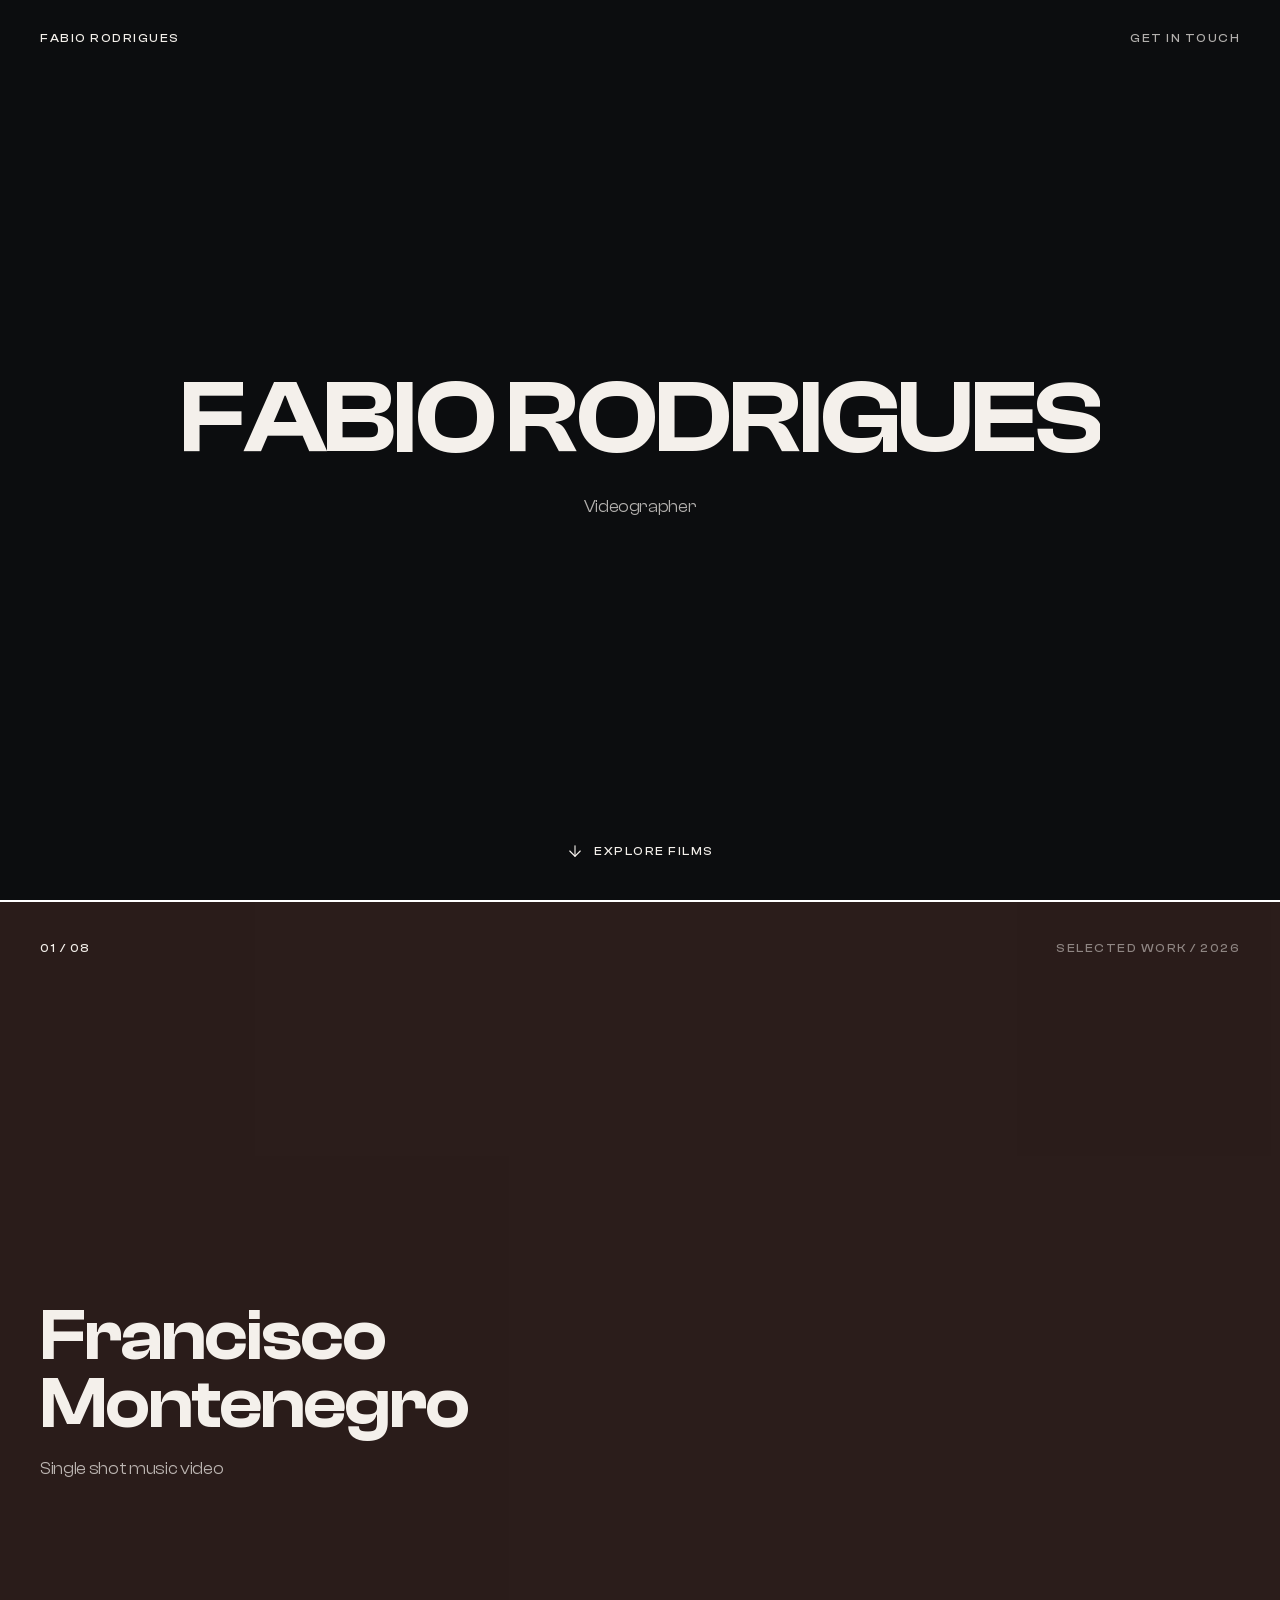
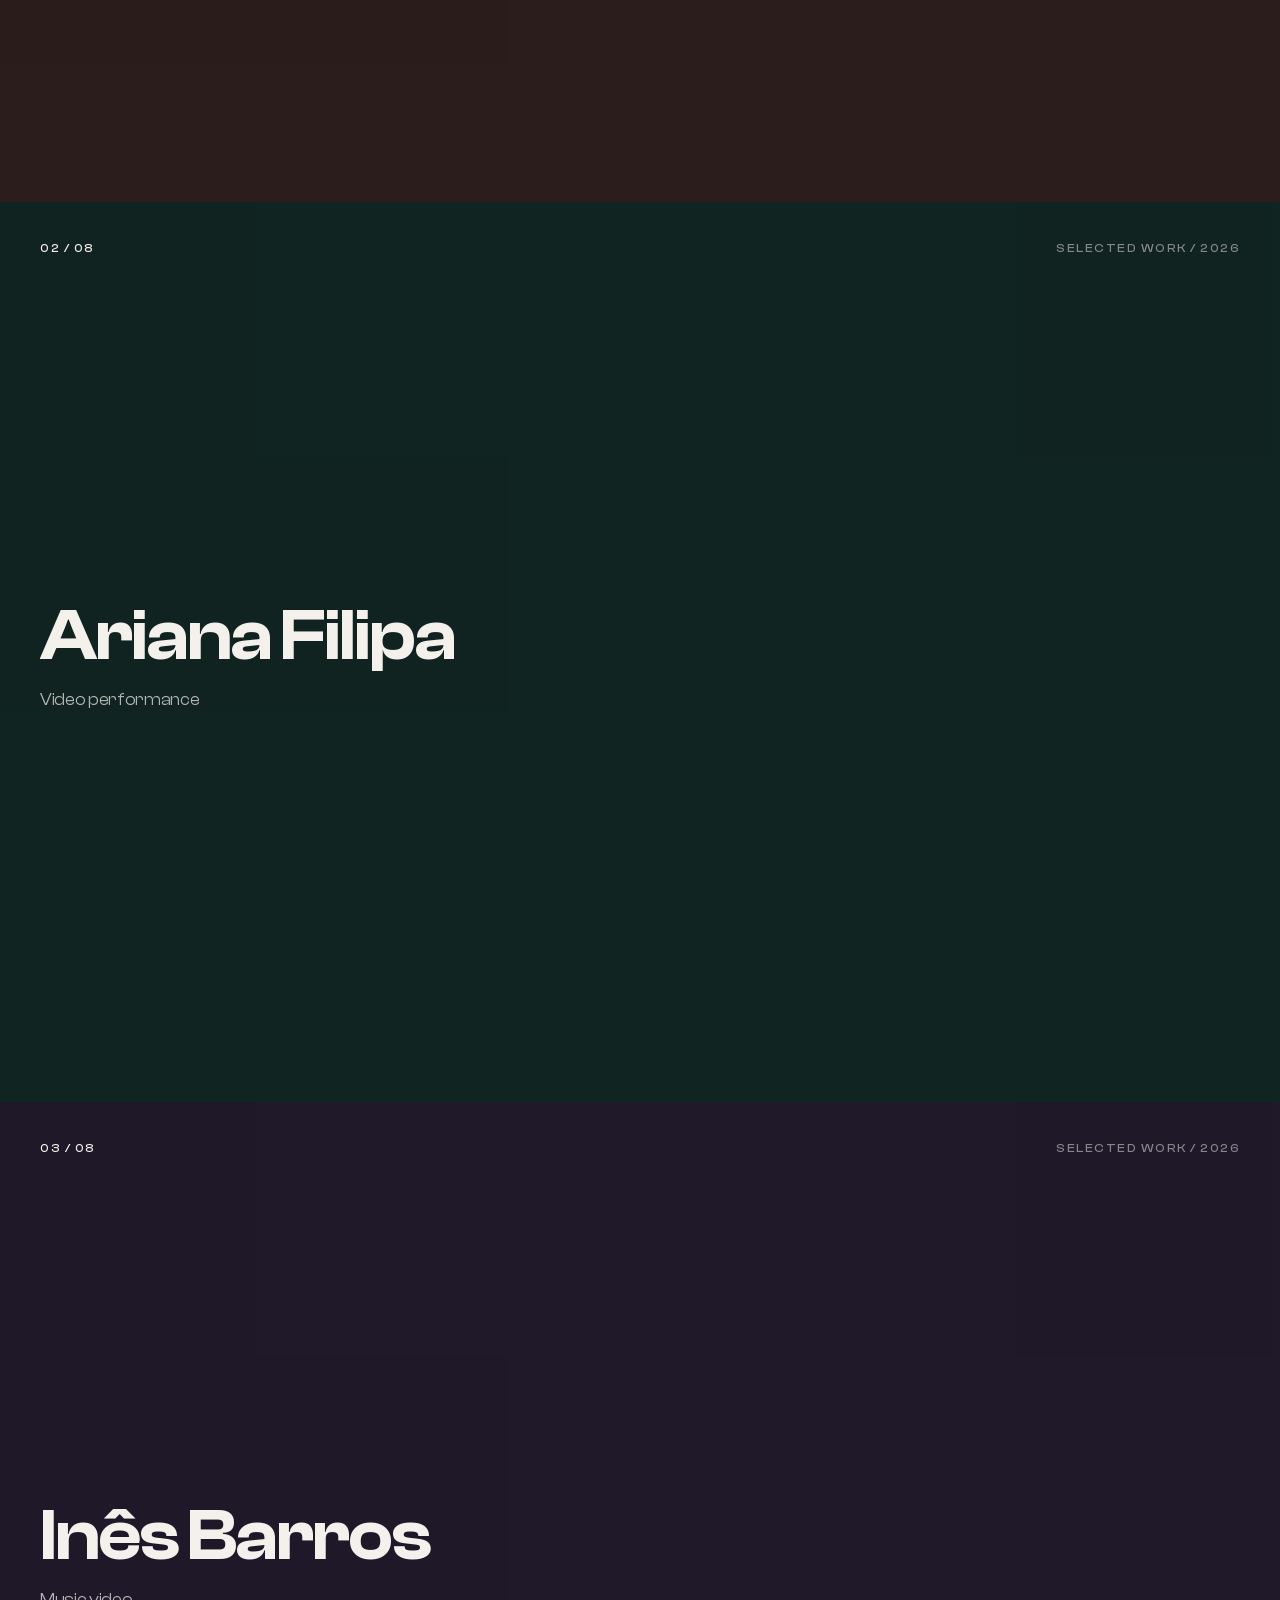
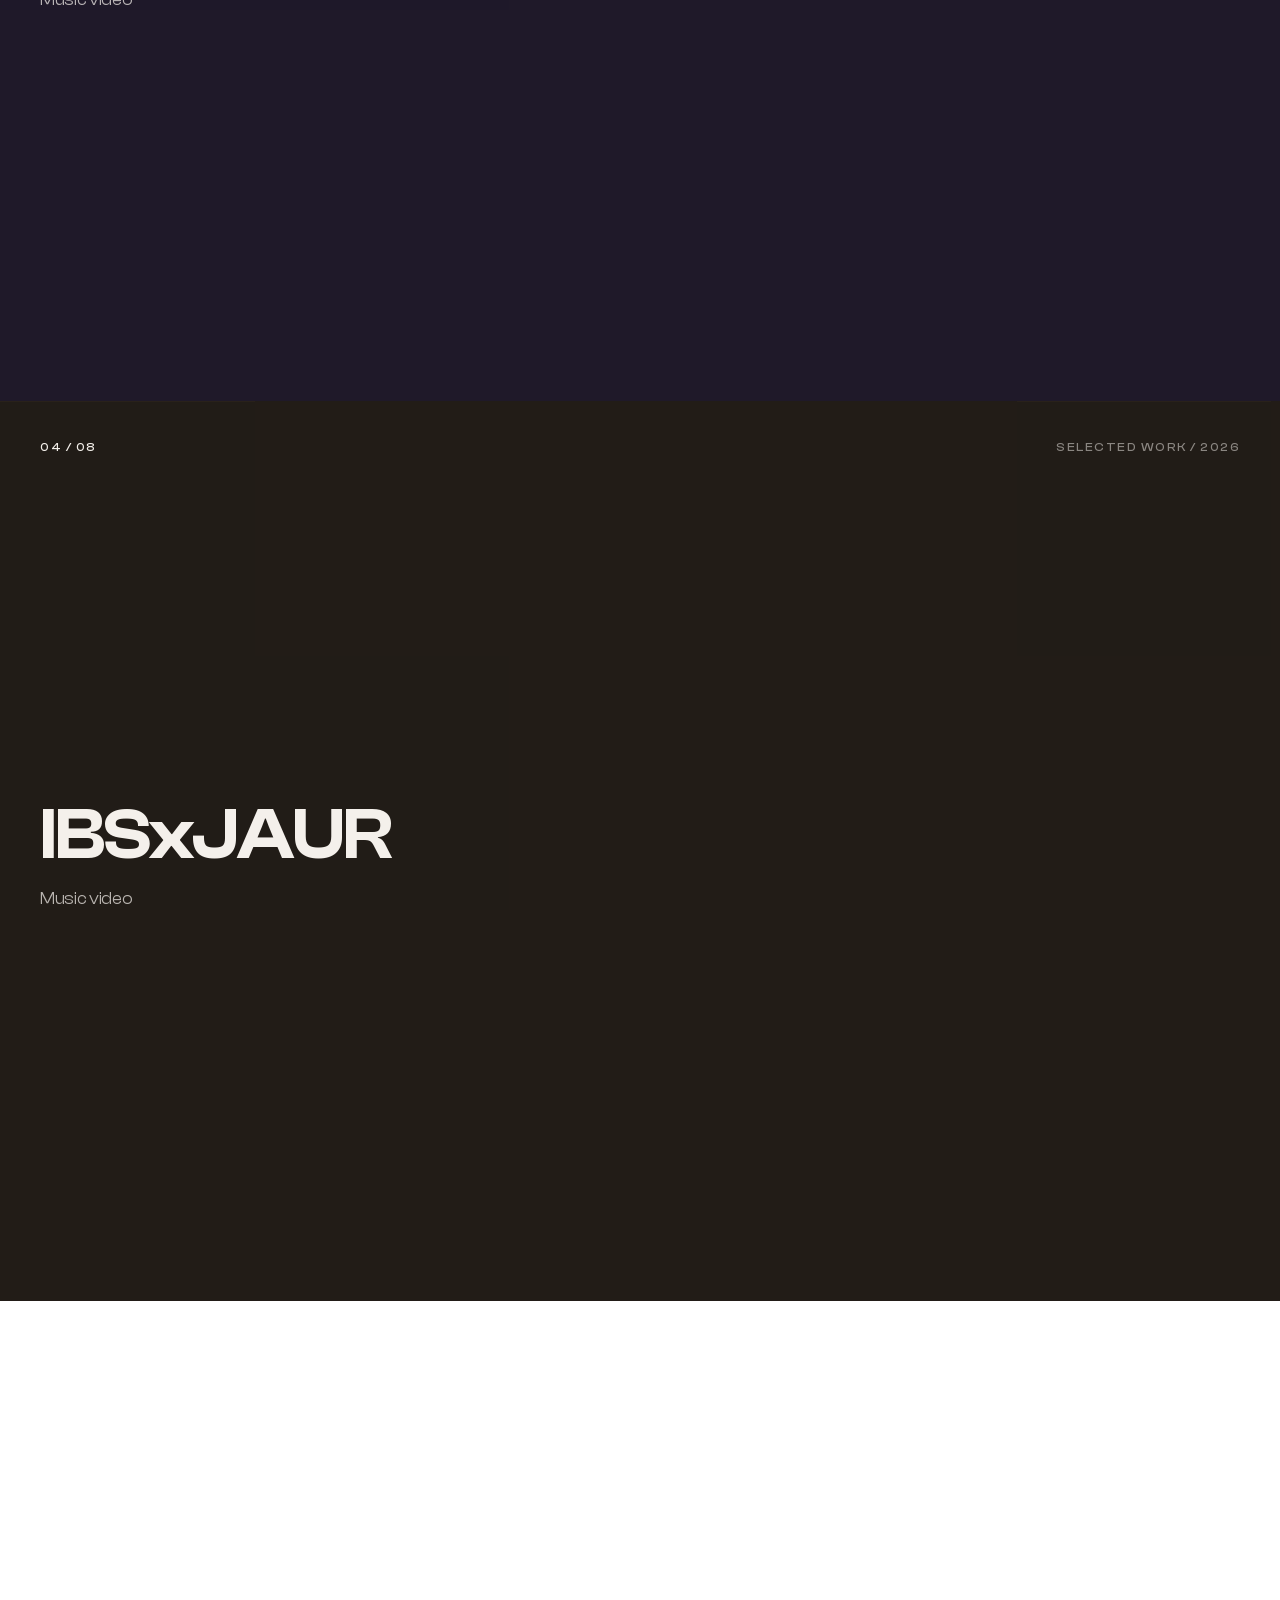
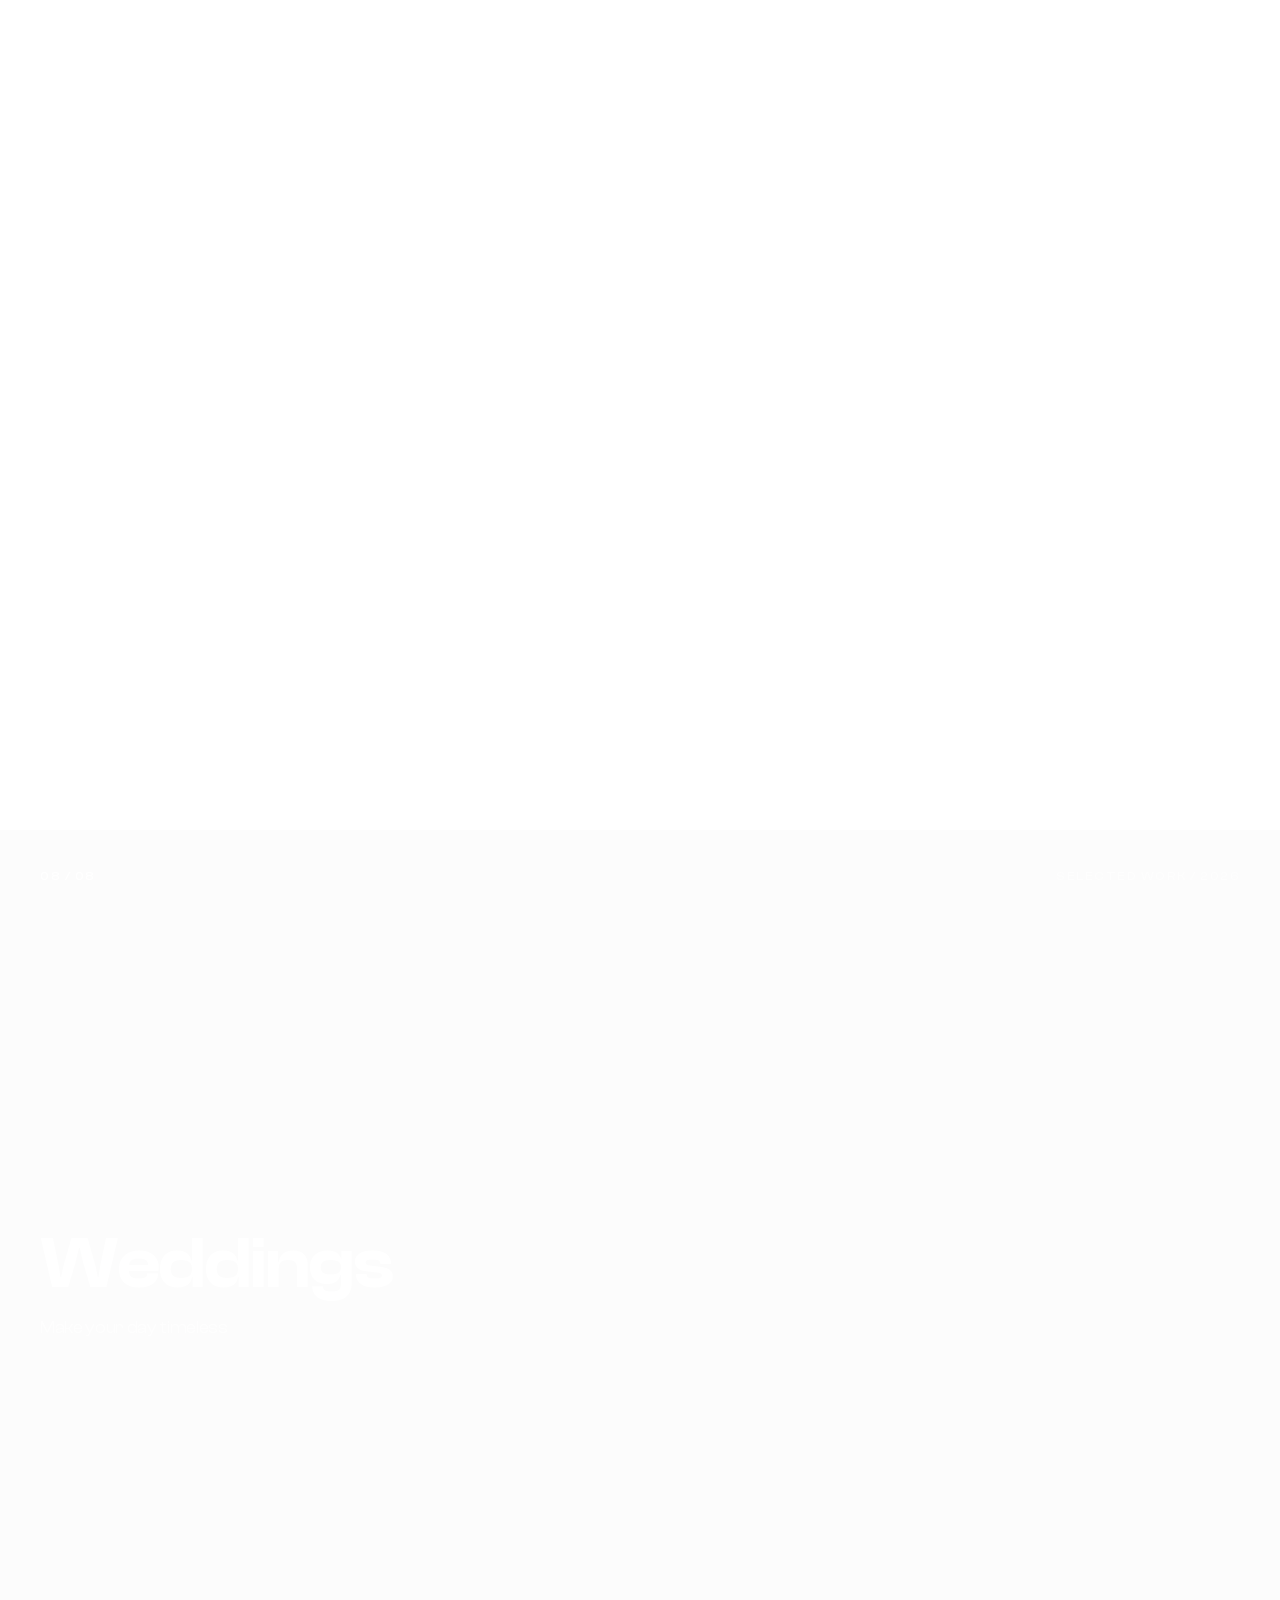
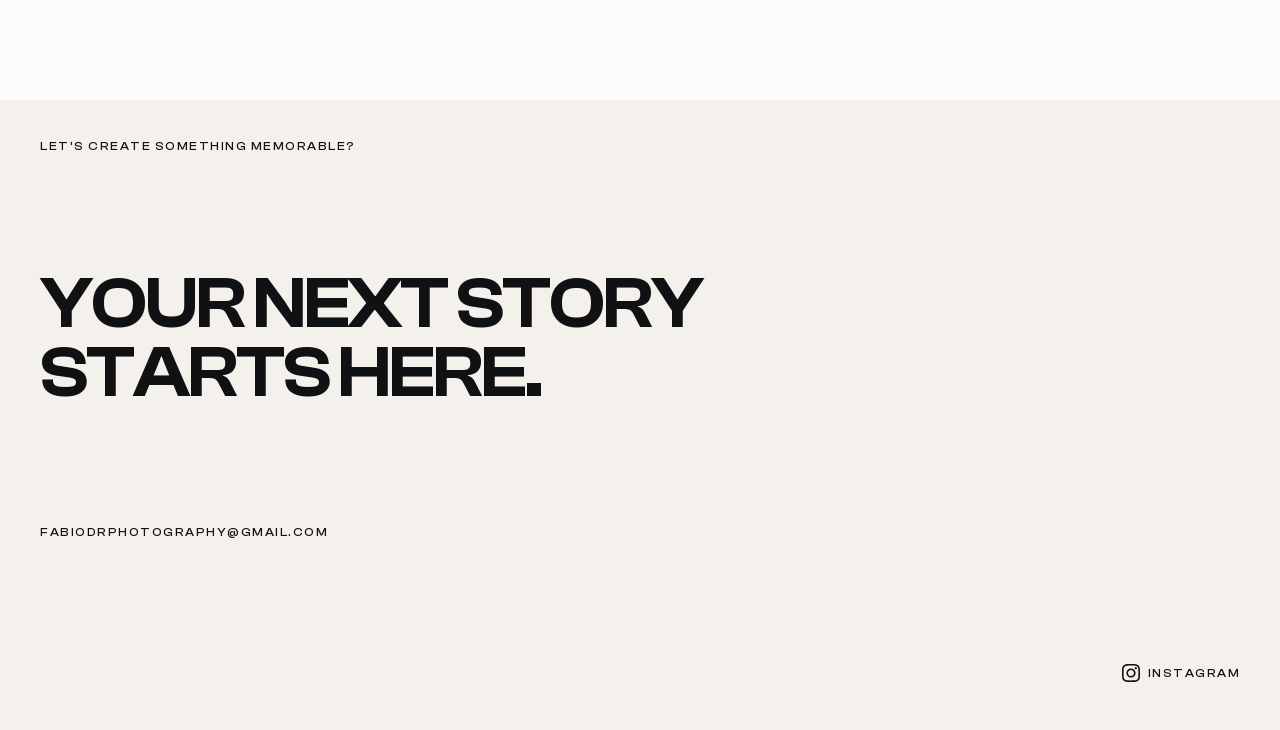
==== commit 4143d854: "Update website from Framer" ====
--- a/index.html
+++ b/index.html
@@ -48,11 +48,11 @@
 	<meta name="generator" content="Framer 56ce7df">
 	<title>Fabio Rodrigues — Direção &amp; Produção Audiovisual</title>
     <meta name="description" content="Filmes, conteúdo e narrativas visuais para marcas, pessoas e cultura.">
-    <meta name="framer-search-index" content="../framerusercontent.com/sites/6SF6eUrcSRGxWNkHNAUytP/searchIndex-12WwH3rF3BwD.json">
-    <meta name="framer-search-index-fallback" content="../framerusercontent.com/sites/6SF6eUrcSRGxWNkHNAUytP/searchIndex-RbCwuMwaMGoG.json">
-    <link href="../framerusercontent.com/sites/icons/default-favicon-light.v1.png" rel="icon" media="(prefers-color-scheme: light)">
-    <link href="../framerusercontent.com/sites/icons/default-favicon-dark.v1.png" rel="icon" media="(prefers-color-scheme: dark)">
-    <link rel="apple-touch-icon" href="../framerusercontent.com/sites/icons/default-touch-icon.v3.png">
+    <meta name="framer-search-index" content="/framerusercontent.com/sites/6SF6eUrcSRGxWNkHNAUytP/searchIndex-12WwH3rF3BwD.json">
+    <meta name="framer-search-index-fallback" content="/framerusercontent.com/sites/6SF6eUrcSRGxWNkHNAUytP/searchIndex-RbCwuMwaMGoG.json">
+    <link href="/framerusercontent.com/sites/icons/default-favicon-light.v1.png" rel="icon" media="(prefers-color-scheme: light)">
+    <link href="/framerusercontent.com/sites/icons/default-favicon-dark.v1.png" rel="icon" media="(prefers-color-scheme: dark)">
+    <link rel="apple-touch-icon" href="/framerusercontent.com/sites/icons/default-touch-icon.v3.png">
     <!-- Open Graph -->
     <meta property="og:type" content="website">
     <meta property="og:title" content="Fabio Rodrigues — Direção &amp; Produção Audiovisual">
@@ -64,21 +64,21 @@
 	
 	
 	<script>try{if(localStorage.getItem("__framer_force_showing_editorbar_since")){const n=document.createElement("link");n.rel="modulepreload";n.href="https://framer.com/edit/init.mjs";document.head.appendChild(n)}}catch(e){}</script>
-	<link rel="canonical" href="https://soft-behavior-381500.framer.app/"><meta property="og:url" content="https://soft-behavior-381500.framer.app/"><!-- Start of headStart -->
+	<link rel="canonical" href="https://www.fabio-rodrigues.com/"><meta property="og:url" content="https://www.fabio-rodrigues.com/"><!-- Start of headStart -->
     
     <!-- End of headStart -->
 	
-	<style data-framer-font-css="">@font-face { font-family: "Inter"; src: url('../framerusercontent.com/assets/5vvr9Vy74if2I6bQbJvbw7SY1pQ.woff2'); font-display: swap; font-style: normal; font-weight: 400; unicode-range: U+0460-052F, U+1C80-1C88, U+20B4, U+2DE0-2DFF, U+A640-A69F, U+FE2E-FE2F }
-@font-face { font-family: "Inter"; src: url('../framerusercontent.com/assets/EOr0mi4hNtlgWNn9if640EZzXCo.woff2'); font-display: swap; font-style: normal; font-weight: 400; unicode-range: U+0301, U+0400-045F, U+0490-0491, U+04B0-04B1, U+2116 }
-@font-face { font-family: "Inter"; src: url('../framerusercontent.com/assets/Y9k9QrlZAqio88Klkmbd8VoMQc.woff2'); font-display: swap; font-style: normal; font-weight: 400; unicode-range: U+1F00-1FFF }
-@font-face { font-family: "Inter"; src: url('../framerusercontent.com/assets/OYrD2tBIBPvoJXiIHnLoOXnY9M.woff2'); font-display: swap; font-style: normal; font-weight: 400; unicode-range: U+0370-03FF }
-@font-face { font-family: "Inter"; src: url('../framerusercontent.com/assets/JeYwfuaPfZHQhEG8U5gtPDZ7WQ.woff2'); font-display: swap; font-style: normal; font-weight: 400; unicode-range: U+0100-024F, U+0259, U+1E00-1EFF, U+2020, U+20A0-20AB, U+20AD-20CF, U+2113, U+2C60-2C7F, U+A720-A7FF }
-@font-face { font-family: "Inter"; src: url('../framerusercontent.com/assets/GrgcKwrN6d3Uz8EwcLHZxwEfC4.woff2'); font-display: swap; font-style: normal; font-weight: 400; unicode-range: U+0000-00FF, U+0131, U+0152-0153, U+02BB-02BC, U+02C6, U+02DA, U+02DC, U+2000-206F, U+2070, U+2074-207E, U+2080-208E, U+20AC, U+2122, U+2191, U+2193, U+2212, U+2215, U+FEFF, U+FFFD }
-@font-face { font-family: "Inter"; src: url('../framerusercontent.com/assets/b6Y37FthZeALduNqHicBT6FutY.woff2'); font-display: swap; font-style: normal; font-weight: 400; unicode-range: U+0102-0103, U+0110-0111, U+0128-0129, U+0168-0169, U+01A0-01A1, U+01AF-01B0, U+1EA0-1EF9, U+20AB }
-@font-face { font-family: "Clash Display"; src: url('../framerusercontent.com/third-party-assets/fontshare/wf/FPDAZ2S6SW4QMSRIIKNNGTPM6VIXYMKO/5HNPQ453FRLIQWV2FNOBUU3FKTDZQVSG/Z3MGHFHX6DCTLQ55LJYRJ5MDCZPMFZU6.woff2'); font-display: swap; font-style: normal; font-weight: 600 }
-@font-face { font-family: "Clash Display"; src: url('../framerusercontent.com/third-party-assets/fontshare/wf/2GQIT54GKQY3JRFTSHS4ARTRNRQISSAA/3CIP5EBHRRHE5FVQU3VFROPUERNDSTDF/JTSL5QESUXATU47LCPUNHZQBDDIWDOSW.woff2'); font-display: swap; font-style: normal; font-weight: 500 }
-@font-face { font-family: "Clash Display"; src: url('../framerusercontent.com/third-party-assets/fontshare/wf/BFBSY7LX5W2U2EROCLVVTQP4VS7S4PC3/IIUX4FGTMD2LK2VWD3RVTAS4SSMUN7B5/53RZKGODFYDW3QHTIL7IPOWTBCSUEZK7.woff2'); font-display: swap; font-style: normal; font-weight: 700 }
-@font-face { font-family: "Clash Display"; src: url('../framerusercontent.com/third-party-assets/fontshare/wf/VFMK2COV3DN37JR7JQ4CAOJPZ7KWKNY7/ODD5YJNDLHZZB2MIT3DPVH4EIHAMZ34D/BSY64LPTT3OPLVKAZKL3AHKRWZ3D74AC.woff2'); font-display: swap; font-style: normal; font-weight: 400 }
+	<style data-framer-font-css="">@font-face { font-family: "Inter"; src: url('/framerusercontent.com/assets/5vvr9Vy74if2I6bQbJvbw7SY1pQ.woff2'); font-display: swap; font-style: normal; font-weight: 400; unicode-range: U+0460-052F, U+1C80-1C88, U+20B4, U+2DE0-2DFF, U+A640-A69F, U+FE2E-FE2F }
+@font-face { font-family: "Inter"; src: url('/framerusercontent.com/assets/EOr0mi4hNtlgWNn9if640EZzXCo.woff2'); font-display: swap; font-style: normal; font-weight: 400; unicode-range: U+0301, U+0400-045F, U+0490-0491, U+04B0-04B1, U+2116 }
+@font-face { font-family: "Inter"; src: url('/framerusercontent.com/assets/Y9k9QrlZAqio88Klkmbd8VoMQc.woff2'); font-display: swap; font-style: normal; font-weight: 400; unicode-range: U+1F00-1FFF }
+@font-face { font-family: "Inter"; src: url('/framerusercontent.com/assets/OYrD2tBIBPvoJXiIHnLoOXnY9M.woff2'); font-display: swap; font-style: normal; font-weight: 400; unicode-range: U+0370-03FF }
+@font-face { font-family: "Inter"; src: url('/framerusercontent.com/assets/JeYwfuaPfZHQhEG8U5gtPDZ7WQ.woff2'); font-display: swap; font-style: normal; font-weight: 400; unicode-range: U+0100-024F, U+0259, U+1E00-1EFF, U+2020, U+20A0-20AB, U+20AD-20CF, U+2113, U+2C60-2C7F, U+A720-A7FF }
+@font-face { font-family: "Inter"; src: url('/framerusercontent.com/assets/GrgcKwrN6d3Uz8EwcLHZxwEfC4.woff2'); font-display: swap; font-style: normal; font-weight: 400; unicode-range: U+0000-00FF, U+0131, U+0152-0153, U+02BB-02BC, U+02C6, U+02DA, U+02DC, U+2000-206F, U+2070, U+2074-207E, U+2080-208E, U+20AC, U+2122, U+2191, U+2193, U+2212, U+2215, U+FEFF, U+FFFD }
+@font-face { font-family: "Inter"; src: url('/framerusercontent.com/assets/b6Y37FthZeALduNqHicBT6FutY.woff2'); font-display: swap; font-style: normal; font-weight: 400; unicode-range: U+0102-0103, U+0110-0111, U+0128-0129, U+0168-0169, U+01A0-01A1, U+01AF-01B0, U+1EA0-1EF9, U+20AB }
+@font-face { font-family: "Clash Display"; src: url('/framerusercontent.com/third-party-assets/fontshare/wf/FPDAZ2S6SW4QMSRIIKNNGTPM6VIXYMKO/5HNPQ453FRLIQWV2FNOBUU3FKTDZQVSG/Z3MGHFHX6DCTLQ55LJYRJ5MDCZPMFZU6.woff2'); font-display: swap; font-style: normal; font-weight: 600 }
+@font-face { font-family: "Clash Display"; src: url('/framerusercontent.com/third-party-assets/fontshare/wf/2GQIT54GKQY3JRFTSHS4ARTRNRQISSAA/3CIP5EBHRRHE5FVQU3VFROPUERNDSTDF/JTSL5QESUXATU47LCPUNHZQBDDIWDOSW.woff2'); font-display: swap; font-style: normal; font-weight: 500 }
+@font-face { font-family: "Clash Display"; src: url('/framerusercontent.com/third-party-assets/fontshare/wf/BFBSY7LX5W2U2EROCLVVTQP4VS7S4PC3/IIUX4FGTMD2LK2VWD3RVTAS4SSMUN7B5/53RZKGODFYDW3QHTIL7IPOWTBCSUEZK7.woff2'); font-display: swap; font-style: normal; font-weight: 700 }
+@font-face { font-family: "Clash Display"; src: url('/framerusercontent.com/third-party-assets/fontshare/wf/VFMK2COV3DN37JR7JQ4CAOJPZ7KWKNY7/ODD5YJNDLHZZB2MIT3DPVH4EIHAMZ34D/BSY64LPTT3OPLVKAZKL3AHKRWZ3D74AC.woff2'); font-display: swap; font-style: normal; font-weight: 400 }
 @font-face { font-family: "Inter Placeholder"; src: local("Arial"); ascent-override: 89.79%; descent-override: 22.36%; line-gap-override: 0.00%; size-adjust: 107.89% }
 @font-face { font-family: "Clash Display Placeholder"; src: local("Arial"); ascent-override: 83.42%; descent-override: 23.43%; line-gap-override: 8.44%; size-adjust: 106.69% }</style>
 	
@@ -197,19 +197,19 @@
 }
 </style></head>
 <body>
-	<script async="" src="../events.framer.com/script.js" data-fid="828d8ca5b864ac1ccb39d0a929d68783bf8256ad766b2fc46dd0a02cf9a319d6" data-no-nt=""></script>
+	<script async="" src="/events.framer.com/script.js" data-fid="828d8ca5b864ac1ccb39d0a929d68783bf8256ad766b2fc46dd0a02cf9a319d6" data-no-nt=""></script>
 	<!-- Start of bodyStart -->
     
     <!-- End of bodyStart -->
 	
-	<div id="main" data-framer-hydrate-v2="{&quot;routeId&quot;:&quot;augiA20Il&quot;,&quot;localeId&quot;:&quot;default&quot;,&quot;breakpoints&quot;:[{&quot;hash&quot;:&quot;72rtr7&quot;,&quot;mediaQuery&quot;:&quot;(min-width: 1200px)&quot;},{&quot;hash&quot;:&quot;g4fe51&quot;,&quot;mediaQuery&quot;:&quot;(min-width: 810px) and (max-width: 1199.98px)&quot;},{&quot;hash&quot;:&quot;8en2ct&quot;,&quot;mediaQuery&quot;:&quot;(max-width: 809.98px)&quot;}]}" data-framer-ssr-released-at="2026-08-25T15:58:25.564Z" data-framer-page-optimized-at="2026-08-26T13:45:27.726Z" data-framer-generated-page=""><!--$--><style data-framer-html-style="">html body { background: rgb(255, 255, 255); } html { font-size: 100%; }</style><div data-framer-root="" class="framer-4F5Xh framer-enLl7 framer-uY0NQ framer-7O9Am framer-u3HZe framer-j5mEr framer-72rtr7" style="min-height:100vh;width:auto"><div class="framer-12w2yug" data-framer-name="Opening" id="12w2yug"><div class="framer-ybfw5-container"><!--$--><video src="../framerusercontent.com/assets/DsGT2dKnENiSK28xizGtQssZ0.mp4" loop="" preload="none" muted="" playsinline="" style="cursor:auto;width:100%;height:100%;border-radius:0px;display:block;object-fit:cover;background-color:rgba(0, 0, 0, 0);object-position:50% 50%"></video><!--/$--></div><div class="framer-1m8m3kx" data-framer-name="Opening Video Tint"></div><nav class="framer-1g0quwq" data-framer-name="Navigation"><div class="framer-11scp00" data-framer-name="Wordmark" data-framer-component-type="RichTextContainer" style="transform:none"><p class="framer-text framer-styles-preset-waecpv" data-styles-preset="cedy_mvd9" dir="auto">FABIO RODRIGUES</p></div><div class="framer-1mxhd3o" data-framer-name="Contact" data-framer-component-type="RichTextContainer" style="transform:none"><p class="framer-text framer-styles-preset-waecpv" data-styles-preset="cedy_mvd9" dir="auto" style="--framer-text-alignment:start"><!--$--><a class="framer-text framer-styles-preset-1kn8htr" data-styles-preset="SH2ktrrLi" href="mailto:fabiodrphotography@mail.com" rel="">Get in touch</a><!--/$--></p></div></nav><div class="framer-14vjlsh" data-framer-name="Opening Copy"><svg class="framer-vzx78x" data-framer-name="Opening Title" data-framer-component-type="RichTextContainer" viewBox="0 0 635 72" style="transform:none"><foreignObject width="100%" height="100%" class="framer-fit-text" transform="scale(1)" style="overflow:visible;transform-origin:center center"><h1 dir="auto" style="--font-selector:RlM7Q2xhc2ggRGlzcGxheS1zZW1pYm9sZA==;--framer-font-family:&quot;Clash Display&quot;, &quot;Clash Display Placeholder&quot;, sans-serif;--framer-font-open-type-features:'blwf' on, 'cv03' on, 'cv04' on, 'cv09' on, 'cv11' on;--framer-font-size:72px;--framer-font-weight:600;--framer-letter-spacing:-2px;--framer-line-height:1em;--framer-text-alignment:center;--framer-text-color:rgb(244, 240, 235)" class="framer-text">FABIO RODRIGUES</h1></foreignObject></svg><div class="framer-11t7bra" data-framer-name="Opening Body" data-framer-component-type="RichTextContainer" style="transform:none"><p class="framer-text framer-styles-preset-1wcgyvn" data-styles-preset="vow69FCC7" dir="auto" style="--framer-text-alignment:center">Videographer</p></div></div><div class="framer-p4wkeu" data-framer-name="Scroll Cue"><svg class="framer-i3xnF framer-1y8yrwu" role="presentation" viewBox="0 0 24 24"><use href="#1345693024"></use></svg><div class="framer-1fkw9ps" data-framer-name="Scroll Label" data-framer-component-type="RichTextContainer" style="transform:none"><p class="framer-text framer-styles-preset-waecpv" data-styles-preset="cedy_mvd9" dir="auto" style="--framer-text-alignment:start">Explore films</p></div></div></div><div class="ssr-variant"><div class="framer-jxjvuq-container" style="will-change:transform;opacity:0;transform:translateY(30px)"><!--$--><a class="framer-jad5v framer-enLl7 framer-u3HZe framer-7O9Am framer-ejmt6j framer-v-1h65uqb framer-14xsab" data-framer-name="Commercial" href="https://www.youtube.com/watch?v=ua1Ebj6-0Gs" target="_blank" style="background-color: rgb(75, 46, 41); height: 100%; width: 100%; opacity: 1;"><div class="framer-ql5fem-container" style="opacity: 1;"><!--$--><video src="../framerusercontent.com/assets/Y4FfAkbi2RPTBUXvo7oMhFFiKg.mp4" loop="" preload="none" muted="" playsinline="" style="cursor:auto;width:100%;height:100%;border-radius:0px;display:block;object-fit:cover;background-color:rgba(0, 0, 0, 0);object-position:50% 50%"></video><!--/$--></div><div class="framer-8gy19z" data-framer-name="Video Tint" style="background-color: rgba(8, 10, 12, 0.48); opacity: 1;"></div><div class="framer-4xycju" data-framer-name="Chapter Header" style="opacity: 1;"><div class="framer-18fn0si" data-framer-name="Index" data-framer-component-type="RichTextContainer" style="transform: none; opacity: 1;"><p class="framer-text framer-styles-preset-waecpv" data-styles-preset="cedy_mvd9" dir="auto">01 / 08</p></div><div class="framer-14pabo7" data-framer-name="Status" data-framer-component-type="RichTextContainer" style="--extracted-r6o4lv: rgba(244,240,235,0.5); transform: none; opacity: 1;"><p class="framer-text framer-styles-preset-waecpv" data-styles-preset="cedy_mvd9" dir="auto" style="--framer-text-color:var(--extracted-r6o4lv, rgba(244,240,235,0.5))">Selected work / 2026</p></div></div><div class="framer-9bv2tv" data-framer-name="Chapter Copy" style="opacity: 1;"><div class="framer-3w588d" data-framer-name="Category Title" data-framer-component-type="RichTextContainer" style="transform: none; opacity: 1;"><h1 class="framer-text framer-styles-preset-1d6z18" data-styles-preset="SXiZd995_" dir="auto">Francisco Montenegro</h1></div><div class="framer-111a665" data-framer-name="Description" data-framer-component-type="RichTextContainer" style="transform: none; opacity: 1;"><p class="framer-text framer-styles-preset-1wcgyvn" data-styles-preset="vow69FCC7" dir="auto">Single shot music video</p></div></div></a><!--/$--></div></div><div class="ssr-variant"><div class="framer-1y06ead-container" style="will-change:transform;opacity:0;transform:translateY(30px)"><!--$--><a class="framer-jad5v framer-enLl7 framer-u3HZe framer-7O9Am framer-ejmt6j framer-v-1mkpc1i framer-14xsab" data-framer-name="Events" href="https://www.youtube.com/watch?v=QULyoMbOTDA" target="_blank" style="background-color: rgb(24, 59, 53); height: 100%; width: 100%; opacity: 1;"><div class="framer-ql5fem-container" style="opacity: 1;"><!--$--><video src="../framerusercontent.com/assets/BJW3lsHUmaS0TPKBVmY09g6bJ8.mp4" loop="" preload="none" muted="" playsinline="" style="cursor:auto;width:100%;height:100%;border-radius:0px;display:block;object-fit:cover;background-color:rgba(0, 0, 0, 0);object-position:50% 50%"></video><!--/$--></div><div class="framer-8gy19z" data-framer-name="Video Tint" style="background-color: rgba(8, 10, 12, 0.48); opacity: 1;"></div><div class="framer-4xycju" data-framer-name="Chapter Header" style="opacity: 1;"><div class="framer-18fn0si" data-framer-name="Index" data-framer-component-type="RichTextContainer" style="transform: none; opacity: 1;"><p class="framer-text framer-styles-preset-waecpv" data-styles-preset="cedy_mvd9" dir="auto">02 / 08</p></div><div class="framer-14pabo7" data-framer-name="Status" data-framer-component-type="RichTextContainer" style="--extracted-r6o4lv: rgba(244,240,235,0.5); transform: none; opacity: 1;"><p class="framer-text framer-styles-preset-waecpv" data-styles-preset="cedy_mvd9" dir="auto" style="--framer-text-color:var(--extracted-r6o4lv, rgba(244,240,235,0.5))">Selected work / 2026</p></div></div><div class="framer-9bv2tv" data-framer-name="Chapter Copy" style="opacity: 1;"><div class="framer-3w588d" data-framer-name="Category Title" data-framer-component-type="RichTextContainer" style="transform: none; opacity: 1;"><h1 class="framer-text framer-styles-preset-1d6z18" data-styles-preset="SXiZd995_" dir="auto">Ariana Filipa</h1></div><div class="framer-111a665" data-framer-name="Description" data-framer-component-type="RichTextContainer" style="transform: none; opacity: 1;"><p class="framer-text framer-styles-preset-1wcgyvn" data-styles-preset="vow69FCC7" dir="auto">Video performance</p></div></div></a><!--/$--></div></div><div class="ssr-variant"><div class="framer-1qvg4xo-container" style="will-change:transform;opacity:0;transform:translateY(30px)"><!--$--><a class="framer-jad5v framer-enLl7 framer-u3HZe framer-7O9Am framer-ejmt6j framer-v-1sz5hgh framer-14xsab" data-framer-name="Social" href="https://www.youtube.com/watch?v=IGG30ogbrkc" target="_blank" style="background-color: rgb(52, 38, 68); height: 100%; width: 100%; opacity: 1;"><div class="framer-ql5fem-container" style="opacity: 1;"><!--$--><video src="../framerusercontent.com/assets/qH7T9sqFCDWnxG3UL7NWksIMs3c.mp4" loop="" preload="none" muted="" playsinline="" style="cursor:auto;width:100%;height:100%;border-radius:0px;display:block;object-fit:cover;background-color:rgba(0, 0, 0, 0);object-position:50% 50%"></video><!--/$--></div><div class="framer-8gy19z" data-framer-name="Video Tint" style="background-color: rgba(8, 10, 12, 0.48); opacity: 1;"></div><div class="framer-4xycju" data-framer-name="Chapter Header" style="opacity: 1;"><div class="framer-18fn0si" data-framer-name="Index" data-framer-component-type="RichTextContainer" style="transform: none; opacity: 1;"><p class="framer-text framer-styles-preset-waecpv" data-styles-preset="cedy_mvd9" dir="auto">03 / 08</p></div><div class="framer-14pabo7" data-framer-name="Status" data-framer-component-type="RichTextContainer" style="--extracted-r6o4lv: rgba(244,240,235,0.5); transform: none; opacity: 1;"><p class="framer-text framer-styles-preset-waecpv" data-styles-preset="cedy_mvd9" dir="auto" style="--framer-text-color:var(--extracted-r6o4lv, rgba(244,240,235,0.5))">Selected work / 2026</p></div></div><div class="framer-9bv2tv" data-framer-name="Chapter Copy" style="opacity: 1;"><div class="framer-3w588d" data-framer-name="Category Title" data-framer-component-type="RichTextContainer" style="transform: none; opacity: 1;"><h1 class="framer-text framer-styles-preset-1d6z18" data-styles-preset="SXiZd995_" dir="auto">Inês Barros</h1></div><div class="framer-111a665" data-framer-name="Description" data-framer-component-type="RichTextContainer" style="transform: none; opacity: 1;"><p class="framer-text framer-styles-preset-1wcgyvn" data-styles-preset="vow69FCC7" dir="auto">Music video</p></div></div></a><!--/$--></div></div><div class="ssr-variant"><div class="framer-x8di41-container" style="will-change:transform;opacity:0;transform:translateY(30px)"><!--$--><a class="framer-jad5v framer-enLl7 framer-u3HZe framer-7O9Am framer-ejmt6j framer-v-1jojonc framer-14xsab" data-framer-name="Category 05" href="https://youtu.be/iOtn45h3HgU" target="_blank" style="background-color: rgb(58, 45, 34); height: 100%; width: 100%; opacity: 1;"><div class="framer-ql5fem-container" style="opacity: 1;"><!--$--><video src="../framerusercontent.com/assets/HWbH60mNIHv2Ic5ifDmoPPr0njg.mp4" loop="" preload="none" muted="" playsinline="" style="cursor:auto;width:100%;height:100%;border-radius:0px;display:block;object-fit:cover;background-color:rgba(0, 0, 0, 0);object-position:50% 50%"></video><!--/$--></div><div class="framer-8gy19z" data-framer-name="Video Tint" style="background-color: rgba(8, 10, 12, 0.48); opacity: 1;"></div><div class="framer-4xycju" data-framer-name="Chapter Header" style="opacity: 1;"><div class="framer-18fn0si" data-framer-name="Index" data-framer-component-type="RichTextContainer" style="transform: none; opacity: 1;"><p class="framer-text framer-styles-preset-waecpv" data-styles-preset="cedy_mvd9" dir="auto">04 / 08</p></div><div class="framer-14pabo7" data-framer-name="Status" data-framer-component-type="RichTextContainer" style="--extracted-r6o4lv: rgba(244,240,235,0.5); transform: none; opacity: 1;"><p class="framer-text framer-styles-preset-waecpv" data-styles-preset="cedy_mvd9" dir="auto" style="--framer-text-color:var(--extracted-r6o4lv, rgba(244,240,235,0.5))">Selected work / 2026</p></div></div><div class="framer-9bv2tv" data-framer-name="Chapter Copy" style="opacity: 1;"><div class="framer-3w588d" data-framer-name="Category Title" data-framer-component-type="RichTextContainer" style="transform: none; opacity: 1;"><h1 class="framer-text framer-styles-preset-1d6z18" data-styles-preset="SXiZd995_" dir="auto">IBSxJAUR</h1></div><div class="framer-111a665" data-framer-name="Description" data-framer-component-type="RichTextContainer" style="transform: none; opacity: 1;"><p class="framer-text framer-styles-preset-1wcgyvn" data-styles-preset="vow69FCC7" dir="auto">Music video</p></div></div></a><!--/$--></div></div><div class="ssr-variant"><div class="framer-16itros-container" style="will-change:transform;opacity:0;transform:translateY(30px)"><!--$--><a class="framer-jad5v framer-enLl7 framer-u3HZe framer-7O9Am framer-ejmt6j framer-v-uauxlf framer-14xsab" data-framer-name="Category 06" href="https://vimeo.com/679709095" target="_blank" style="background-color: rgb(37, 54, 58); height: 100%; width: 100%; opacity: 1;"><div class="framer-ql5fem-container" style="opacity: 1;"><!--$--><video src="../framerusercontent.com/assets/nujB84QhBKHdFegVQms4yNW8HE.mp4" loop="" preload="none" muted="" playsinline="" style="cursor:auto;width:100%;height:100%;border-radius:0px;display:block;object-fit:cover;background-color:rgba(0, 0, 0, 0);object-position:50% 50%"></video><!--/$--></div><div class="framer-8gy19z" data-framer-name="Video Tint" style="background-color: rgba(8, 10, 12, 0.48); opacity: 1;"></div><div class="framer-4xycju" data-framer-name="Chapter Header" style="opacity: 1;"><div class="framer-18fn0si" data-framer-name="Index" data-framer-component-type="RichTextContainer" style="transform: none; opacity: 1;"><p class="framer-text framer-styles-preset-waecpv" data-styles-preset="cedy_mvd9" dir="auto">05 / 08</p></div><div class="framer-14pabo7" data-framer-name="Status" data-framer-component-type="RichTextContainer" style="--extracted-r6o4lv: rgba(244,240,235,0.5); transform: none; opacity: 1;"><p class="framer-text framer-styles-preset-waecpv" data-styles-preset="cedy_mvd9" dir="auto" style="--framer-text-color:var(--extracted-r6o4lv, rgba(244,240,235,0.5))">Selected work / 2026</p></div></div><div class="framer-9bv2tv" data-framer-name="Chapter Copy" style="opacity: 1;"><div class="framer-3w588d" data-framer-name="Category Title" data-framer-component-type="RichTextContainer" style="transform: none; opacity: 1;"><h1 class="framer-text framer-styles-preset-1d6z18" data-styles-preset="SXiZd995_" dir="auto">Marta Pimpão</h1></div><div class="framer-111a665" data-framer-name="Description" data-framer-component-type="RichTextContainer" style="transform: none; opacity: 1;"><p class="framer-text framer-styles-preset-1wcgyvn" data-styles-preset="vow69FCC7" dir="auto">Dance performance</p></div></div></a><!--/$--></div></div><div class="ssr-variant"><div class="framer-164sa4v-container" style="will-change:transform;opacity:0;transform:translateY(30px)"><!--$--><a class="framer-jad5v framer-enLl7 framer-u3HZe framer-7O9Am framer-ejmt6j framer-v-1elgjeu framer-14xsab" data-framer-name="Category 07" href="https://www.youtube.com/watch?v=bMhM-0uWbu4" target="_blank" style="background-color: rgb(43, 45, 52); height: 100%; width: 100%; opacity: 1;"><div class="framer-ql5fem-container" style="opacity: 1;"><!--$--><video src="../framerusercontent.com/assets/o7vConEnUmH2ZoV4sk5NSFKwcY.mp4" loop="" preload="none" muted="" playsinline="" style="cursor:auto;width:100%;height:100%;border-radius:0px;display:block;object-fit:cover;background-color:rgba(0, 0, 0, 0);object-position:50% 50%"></video><!--/$--></div><div class="framer-8gy19z" data-framer-name="Video Tint" style="background-color: rgba(8, 10, 12, 0.48); opacity: 1;"></div><div class="framer-4xycju" data-framer-name="Chapter Header" style="opacity: 1;"><div class="framer-18fn0si" data-framer-name="Index" data-framer-component-type="RichTextContainer" style="transform: none; opacity: 1;"><p class="framer-text framer-styles-preset-waecpv" data-styles-preset="cedy_mvd9" dir="auto">06 / 08</p></div><div class="framer-14pabo7" data-framer-name="Status" data-framer-component-type="RichTextContainer" style="--extracted-r6o4lv: rgba(244,240,235,0.5); transform: none; opacity: 1;"><p class="framer-text framer-styles-preset-waecpv" data-styles-preset="cedy_mvd9" dir="auto" style="--framer-text-color:var(--extracted-r6o4lv, rgba(244,240,235,0.5))">Selected work / 2026</p></div></div><div class="framer-9bv2tv" data-framer-name="Chapter Copy" style="opacity: 1;"><div class="framer-3w588d" data-framer-name="Category Title" data-framer-component-type="RichTextContainer" style="transform: none; opacity: 1;"><h1 class="framer-text framer-styles-preset-1d6z18" data-styles-preset="SXiZd995_" dir="auto">ADLIB Strings</h1></div><div class="framer-111a665" data-framer-name="Description" data-framer-component-type="RichTextContainer" style="transform: none; opacity: 1;"><p class="framer-text framer-styles-preset-1wcgyvn" data-styles-preset="vow69FCC7" dir="auto">Music video</p></div></div></a><!--/$--></div></div><div class="ssr-variant"><div class="framer-1k71ebm-container" style="will-change:transform;opacity:0;transform:translateY(30px)"><!--$--><a class="framer-jad5v framer-enLl7 framer-u3HZe framer-7O9Am framer-ejmt6j framer-v-12g64yb framer-14xsab" data-framer-name="Category 08" href="https://www.youtube.com/watch?v=BTF_meC11Do" target="_blank" style="background-color: rgb(68, 50, 42); height: 100%; width: 100%; opacity: 1;"><div class="framer-ql5fem-container" style="opacity: 1;"><!--$--><video src="../framerusercontent.com/assets/ZVokTmG7FhZMEfwCqYv1uNWOQAc.mp4" loop="" preload="none" muted="" playsinline="" style="cursor:auto;width:100%;height:100%;border-radius:0px;display:block;object-fit:cover;background-color:rgba(0, 0, 0, 0);object-position:50% 50%"></video><!--/$--></div><div class="framer-8gy19z" data-framer-name="Video Tint" style="background-color: rgba(8, 10, 12, 0.48); opacity: 1;"></div><div class="framer-4xycju" data-framer-name="Chapter Header" style="opacity: 1;"><div class="framer-18fn0si" data-framer-name="Index" data-framer-component-type="RichTextContainer" style="transform: none; opacity: 1;"><p class="framer-text framer-styles-preset-waecpv" data-styles-preset="cedy_mvd9" dir="auto">07 / 08</p></div><div class="framer-14pabo7" data-framer-name="Status" data-framer-component-type="RichTextContainer" style="--extracted-r6o4lv: rgba(244,240,235,0.5); transform: none; opacity: 1;"><p class="framer-text framer-styles-preset-waecpv" data-styles-preset="cedy_mvd9" dir="auto" style="--framer-text-color:var(--extracted-r6o4lv, rgba(244,240,235,0.5))">Selected work / 2026</p></div></div><div class="framer-9bv2tv" data-framer-name="Chapter Copy" style="opacity: 1;"><div class="framer-3w588d" data-framer-name="Category Title" data-framer-component-type="RichTextContainer" style="transform: none; opacity: 1;"><h1 class="framer-text framer-styles-preset-1d6z18" data-styles-preset="SXiZd995_" dir="auto">Drone</h1></div><div class="framer-111a665" data-framer-name="Description" data-framer-component-type="RichTextContainer" style="transform: none; opacity: 1;"><p class="framer-text framer-styles-preset-1wcgyvn" data-styles-preset="vow69FCC7" dir="auto">Aerial shots</p></div></div></a><!--/$--></div></div><div class="ssr-variant"><div class="framer-vo3t9l-container" style="will-change:transform;opacity:0;transform:translateY(30px)"><!--$--><a class="framer-jad5v framer-enLl7 framer-u3HZe framer-7O9Am framer-ejmt6j framer-v-5oovkz framer-14xsab" data-framer-name="Category 09" href="https://www.youtube.com/watch?v=zG4mjOShs0s" target="_blank" style="background-color: rgb(38, 52, 39); height: 100%; width: 100%; opacity: 1;"><div class="framer-ql5fem-container" style="opacity: 1;"><!--$--><video src="../framerusercontent.com/assets/O6WdprWnK2ajuYQTaZcXEM8bs.mp4" loop="" preload="none" muted="" playsinline="" style="cursor:auto;width:100%;height:100%;border-radius:0px;display:block;object-fit:cover;background-color:rgba(0, 0, 0, 0);object-position:50% 50%"></video><!--/$--></div><div class="framer-8gy19z" data-framer-name="Video Tint" style="background-color: rgba(8, 10, 12, 0.48); opacity: 1;"></div><div class="framer-4xycju" data-framer-name="Chapter Header" style="opacity: 1;"><div class="framer-18fn0si" data-framer-name="Index" data-framer-component-type="RichTextContainer" style="transform: none; opacity: 1;"><p class="framer-text framer-styles-preset-waecpv" data-styles-preset="cedy_mvd9" dir="auto">08 / 08</p></div><div class="framer-14pabo7" data-framer-name="Status" data-framer-component-type="RichTextContainer" style="--extracted-r6o4lv: rgba(244,240,235,0.5); transform: none; opacity: 1;"><p class="framer-text framer-styles-preset-waecpv" data-styles-preset="cedy_mvd9" dir="auto" style="--framer-text-color:var(--extracted-r6o4lv, rgba(244,240,235,0.5))">Selected work / 2026</p></div></div><div class="framer-9bv2tv" data-framer-name="Chapter Copy" style="opacity: 1;"><div class="framer-3w588d" data-framer-name="Category Title" data-framer-component-type="RichTextContainer" style="transform: none; opacity: 1;"><h1 class="framer-text framer-styles-preset-1d6z18" data-styles-preset="SXiZd995_" dir="auto">Weddings</h1></div><div class="framer-111a665" data-framer-name="Description" data-framer-component-type="RichTextContainer" style="transform: none; opacity: 1;"><p class="framer-text framer-styles-preset-1wcgyvn" data-styles-preset="vow69FCC7" dir="auto">Make your day timeless</p></div></div></a><!--/$--></div></div><div class="framer-x7w2pb" data-framer-name="Contact" id="contact"><div class="framer-h2zo6b" data-framer-name="Contact Label" data-framer-component-type="RichTextContainer" style="transform:none"><p class="framer-text framer-styles-preset-waecpv" data-styles-preset="cedy_mvd9" dir="auto" style="--framer-text-alignment:start;--framer-text-color:rgb(16, 17, 18)">Let’s create something memorable?</p></div><div class="framer-wlt0ce" data-framer-name="Contact Title" data-framer-component-type="RichTextContainer" style="transform:none"><h1 class="framer-text framer-styles-preset-1d6z18" data-styles-preset="SXiZd995_" dir="auto" style="--framer-text-alignment:start;--framer-text-color:rgb(16, 17, 18)">YOUR NEXT STORY STARTS HERE.</h1></div><div class="framer-11cx0t9" data-framer-name="Contact Label" data-framer-component-type="RichTextContainer" style="transform:none"><p class="framer-text framer-styles-preset-waecpv" data-styles-preset="cedy_mvd9" dir="auto" style="--framer-text-alignment:start;--framer-text-color:rgb(0, 0, 0)"><!--$--><a class="framer-text framer-styles-preset-1d9a49h" data-styles-preset="MIgyYTMqY" href="mailto:fabiodrphotography@gmail.com" target="_blank" rel="">FABIODRPHOTOGRAPHY@GMAIL.COM</a><!--/$--></p></div><div class="framer-14ynqpl" data-framer-name="Contact Details"><div class="ssr-variant hidden-8en2ct"><div class="framer-m4rjdu" data-framer-name="Email" data-framer-component-type="RichTextContainer" style="transform:none"><p class="framer-text framer-styles-preset-1wcgyvn" data-styles-preset="vow69FCC7" dir="auto" style="--framer-text-color:#101112"><!--$--><a class="framer-text framer-styles-preset-1kn8htr" data-styles-preset="SH2ktrrLi" href="mailto:ola@fabiorodrigues.pt" rel="">ola@fabiorodrigues.pt</a><!--/$--></p></div></div><!--$--><a class="framer-y2h29s framer-lux5qc" data-framer-name="Instagram" href="https://instagram.com/fabiodr.film" target="_blank"><div class="framer-6Rbjs framer-1tagri6"></div><div class="framer-185u6gg" data-framer-name="Instagram Label" data-framer-component-type="RichTextContainer" style="transform:none"><p class="framer-text framer-styles-preset-waecpv" data-styles-preset="cedy_mvd9" dir="auto" style="--framer-text-color:#101112">Instagram</p></div></a><!--/$--></div></div></div><div id="overlay"></div><!--/$--></div><script>(()=>{function u(){function n(t,e,i){let r=document.createElement("a");r.href=t,r.target=i,r.rel=e,document.body.appendChild(r),r.click(),r.remove()}function o(t){if(this.dataset.hydrated){this.removeEventListener("click",o);return}t.preventDefault(),t.stopPropagation();let e=this.getAttribute("href");if(!e)return;if(/Mac|iPod|iPhone|iPad/u.test(navigator.userAgent)?t.metaKey:t.ctrlKey)return n(e,"","_blank");let r=this.getAttribute("rel")??"",c=this.getAttribute("target")??"";n(e,r,c)}function a(t){if(this.dataset.hydrated){this.removeEventListener("auxclick",o);return}t.preventDefault(),t.stopPropagation();let e=this.getAttribute("href");e&&n(e,"","_blank")}function s(t){if(this.dataset.hydrated){this.removeEventListener("keydown",s);return}if(t.key!=="Enter")return;t.preventDefault(),t.stopPropagation();let e=this.getAttribute("href");if(!e)return;let i=this.getAttribute("rel")??"",r=this.getAttribute("target")??"";n(e,i,r)}document.querySelectorAll("[data-nested-link]").forEach(t=>{t instanceof HTMLElement&&(t.addEventListener("click",o),t.addEventListener("auxclick",a),t.addEventListener("keydown",s))})}return u})()()</script>
+	<div id="main" data-framer-hydrate-v2="{&quot;routeId&quot;:&quot;augiA20Il&quot;,&quot;localeId&quot;:&quot;default&quot;,&quot;breakpoints&quot;:[{&quot;hash&quot;:&quot;72rtr7&quot;,&quot;mediaQuery&quot;:&quot;(min-width: 1200px)&quot;},{&quot;hash&quot;:&quot;g4fe51&quot;,&quot;mediaQuery&quot;:&quot;(min-width: 810px) and (max-width: 1199.98px)&quot;},{&quot;hash&quot;:&quot;8en2ct&quot;,&quot;mediaQuery&quot;:&quot;(max-width: 809.98px)&quot;}]}" data-framer-ssr-released-at="2026-08-25T15:58:25.564Z" data-framer-page-optimized-at="2026-08-26T13:45:27.726Z" data-framer-generated-page=""><!--$--><style data-framer-html-style="">html body { background: rgb(255, 255, 255); } html { font-size: 100%; }</style><div data-framer-root="" class="framer-4F5Xh framer-enLl7 framer-uY0NQ framer-7O9Am framer-u3HZe framer-j5mEr framer-72rtr7" style="min-height:100vh;width:auto"><div class="framer-12w2yug" data-framer-name="Opening" id="12w2yug"><div class="framer-ybfw5-container"><!--$--><video src="/framerusercontent.com/assets/DsGT2dKnENiSK28xizGtQssZ0.mp4" loop="" preload="none" muted="" playsinline="" style="cursor:auto;width:100%;height:100%;border-radius:0px;display:block;object-fit:cover;background-color:rgba(0, 0, 0, 0);object-position:50% 50%"></video><!--/$--></div><div class="framer-1m8m3kx" data-framer-name="Opening Video Tint"></div><nav class="framer-1g0quwq" data-framer-name="Navigation"><div class="framer-11scp00" data-framer-name="Wordmark" data-framer-component-type="RichTextContainer" style="transform:none"><p class="framer-text framer-styles-preset-waecpv" data-styles-preset="cedy_mvd9" dir="auto">FABIO RODRIGUES</p></div><div class="framer-1mxhd3o" data-framer-name="Contact" data-framer-component-type="RichTextContainer" style="transform:none"><p class="framer-text framer-styles-preset-waecpv" data-styles-preset="cedy_mvd9" dir="auto" style="--framer-text-alignment:start"><!--$--><a class="framer-text framer-styles-preset-1kn8htr" data-styles-preset="SH2ktrrLi" href="mailto:fabiodrphotography@mail.com" rel="">Get in touch</a><!--/$--></p></div></nav><div class="framer-14vjlsh" data-framer-name="Opening Copy"><svg class="framer-vzx78x" data-framer-name="Opening Title" data-framer-component-type="RichTextContainer" viewBox="0 0 635 72" style="transform:none"><foreignObject width="100%" height="100%" class="framer-fit-text" transform="scale(1)" style="overflow:visible;transform-origin:center center"><h1 dir="auto" style="--font-selector:RlM7Q2xhc2ggRGlzcGxheS1zZW1pYm9sZA==;--framer-font-family:&quot;Clash Display&quot;, &quot;Clash Display Placeholder&quot;, sans-serif;--framer-font-open-type-features:'blwf' on, 'cv03' on, 'cv04' on, 'cv09' on, 'cv11' on;--framer-font-size:72px;--framer-font-weight:600;--framer-letter-spacing:-2px;--framer-line-height:1em;--framer-text-alignment:center;--framer-text-color:rgb(244, 240, 235)" class="framer-text">FABIO RODRIGUES</h1></foreignObject></svg><div class="framer-11t7bra" data-framer-name="Opening Body" data-framer-component-type="RichTextContainer" style="transform:none"><p class="framer-text framer-styles-preset-1wcgyvn" data-styles-preset="vow69FCC7" dir="auto" style="--framer-text-alignment:center">Videographer</p></div></div><div class="framer-p4wkeu" data-framer-name="Scroll Cue"><svg class="framer-i3xnF framer-1y8yrwu" role="presentation" viewBox="0 0 24 24"><use href="#1345693024"></use></svg><div class="framer-1fkw9ps" data-framer-name="Scroll Label" data-framer-component-type="RichTextContainer" style="transform:none"><p class="framer-text framer-styles-preset-waecpv" data-styles-preset="cedy_mvd9" dir="auto" style="--framer-text-alignment:start">Explore films</p></div></div></div><div class="ssr-variant"><div class="framer-jxjvuq-container" style="will-change:transform;opacity:0;transform:translateY(30px)"><!--$--><a class="framer-jad5v framer-enLl7 framer-u3HZe framer-7O9Am framer-ejmt6j framer-v-1h65uqb framer-14xsab" data-framer-name="Commercial" href="https://www.youtube.com/watch?v=ua1Ebj6-0Gs" target="_blank" style="background-color: rgb(75, 46, 41); height: 100%; width: 100%; opacity: 1;"><div class="framer-ql5fem-container" style="opacity: 1;"><!--$--><video src="/framerusercontent.com/assets/Y4FfAkbi2RPTBUXvo7oMhFFiKg.mp4" loop="" preload="none" muted="" playsinline="" style="cursor:auto;width:100%;height:100%;border-radius:0px;display:block;object-fit:cover;background-color:rgba(0, 0, 0, 0);object-position:50% 50%"></video><!--/$--></div><div class="framer-8gy19z" data-framer-name="Video Tint" style="background-color: rgba(8, 10, 12, 0.48); opacity: 1;"></div><div class="framer-4xycju" data-framer-name="Chapter Header" style="opacity: 1;"><div class="framer-18fn0si" data-framer-name="Index" data-framer-component-type="RichTextContainer" style="transform: none; opacity: 1;"><p class="framer-text framer-styles-preset-waecpv" data-styles-preset="cedy_mvd9" dir="auto">01 / 08</p></div><div class="framer-14pabo7" data-framer-name="Status" data-framer-component-type="RichTextContainer" style="--extracted-r6o4lv: rgba(244,240,235,0.5); transform: none; opacity: 1;"><p class="framer-text framer-styles-preset-waecpv" data-styles-preset="cedy_mvd9" dir="auto" style="--framer-text-color:var(--extracted-r6o4lv, rgba(244,240,235,0.5))">Selected work / 2026</p></div></div><div class="framer-9bv2tv" data-framer-name="Chapter Copy" style="opacity: 1;"><div class="framer-3w588d" data-framer-name="Category Title" data-framer-component-type="RichTextContainer" style="transform: none; opacity: 1;"><h1 class="framer-text framer-styles-preset-1d6z18" data-styles-preset="SXiZd995_" dir="auto">Francisco Montenegro</h1></div><div class="framer-111a665" data-framer-name="Description" data-framer-component-type="RichTextContainer" style="transform: none; opacity: 1;"><p class="framer-text framer-styles-preset-1wcgyvn" data-styles-preset="vow69FCC7" dir="auto">Single shot music video</p></div></div></a><!--/$--></div></div><div class="ssr-variant"><div class="framer-1y06ead-container" style="will-change:transform;opacity:0;transform:translateY(30px)"><!--$--><a class="framer-jad5v framer-enLl7 framer-u3HZe framer-7O9Am framer-ejmt6j framer-v-1mkpc1i framer-14xsab" data-framer-name="Events" href="https://www.youtube.com/watch?v=QULyoMbOTDA" target="_blank" style="background-color: rgb(24, 59, 53); height: 100%; width: 100%; opacity: 1;"><div class="framer-ql5fem-container" style="opacity: 1;"><!--$--><video src="/framerusercontent.com/assets/BJW3lsHUmaS0TPKBVmY09g6bJ8.mp4" loop="" preload="none" muted="" playsinline="" style="cursor:auto;width:100%;height:100%;border-radius:0px;display:block;object-fit:cover;background-color:rgba(0, 0, 0, 0);object-position:50% 50%"></video><!--/$--></div><div class="framer-8gy19z" data-framer-name="Video Tint" style="background-color: rgba(8, 10, 12, 0.48); opacity: 1;"></div><div class="framer-4xycju" data-framer-name="Chapter Header" style="opacity: 1;"><div class="framer-18fn0si" data-framer-name="Index" data-framer-component-type="RichTextContainer" style="transform: none; opacity: 1;"><p class="framer-text framer-styles-preset-waecpv" data-styles-preset="cedy_mvd9" dir="auto">02 / 08</p></div><div class="framer-14pabo7" data-framer-name="Status" data-framer-component-type="RichTextContainer" style="--extracted-r6o4lv: rgba(244,240,235,0.5); transform: none; opacity: 1;"><p class="framer-text framer-styles-preset-waecpv" data-styles-preset="cedy_mvd9" dir="auto" style="--framer-text-color:var(--extracted-r6o4lv, rgba(244,240,235,0.5))">Selected work / 2026</p></div></div><div class="framer-9bv2tv" data-framer-name="Chapter Copy" style="opacity: 1;"><div class="framer-3w588d" data-framer-name="Category Title" data-framer-component-type="RichTextContainer" style="transform: none; opacity: 1;"><h1 class="framer-text framer-styles-preset-1d6z18" data-styles-preset="SXiZd995_" dir="auto">Ariana Filipa</h1></div><div class="framer-111a665" data-framer-name="Description" data-framer-component-type="RichTextContainer" style="transform: none; opacity: 1;"><p class="framer-text framer-styles-preset-1wcgyvn" data-styles-preset="vow69FCC7" dir="auto">Video performance</p></div></div></a><!--/$--></div></div><div class="ssr-variant"><div class="framer-1qvg4xo-container" style="will-change:transform;opacity:0;transform:translateY(30px)"><!--$--><a class="framer-jad5v framer-enLl7 framer-u3HZe framer-7O9Am framer-ejmt6j framer-v-1sz5hgh framer-14xsab" data-framer-name="Social" href="https://www.youtube.com/watch?v=IGG30ogbrkc" target="_blank" style="background-color: rgb(52, 38, 68); height: 100%; width: 100%; opacity: 1;"><div class="framer-ql5fem-container" style="opacity: 1;"><!--$--><video src="/framerusercontent.com/assets/qH7T9sqFCDWnxG3UL7NWksIMs3c.mp4" loop="" preload="none" muted="" playsinline="" style="cursor:auto;width:100%;height:100%;border-radius:0px;display:block;object-fit:cover;background-color:rgba(0, 0, 0, 0);object-position:50% 50%"></video><!--/$--></div><div class="framer-8gy19z" data-framer-name="Video Tint" style="background-color: rgba(8, 10, 12, 0.48); opacity: 1;"></div><div class="framer-4xycju" data-framer-name="Chapter Header" style="opacity: 1;"><div class="framer-18fn0si" data-framer-name="Index" data-framer-component-type="RichTextContainer" style="transform: none; opacity: 1;"><p class="framer-text framer-styles-preset-waecpv" data-styles-preset="cedy_mvd9" dir="auto">03 / 08</p></div><div class="framer-14pabo7" data-framer-name="Status" data-framer-component-type="RichTextContainer" style="--extracted-r6o4lv: rgba(244,240,235,0.5); transform: none; opacity: 1;"><p class="framer-text framer-styles-preset-waecpv" data-styles-preset="cedy_mvd9" dir="auto" style="--framer-text-color:var(--extracted-r6o4lv, rgba(244,240,235,0.5))">Selected work / 2026</p></div></div><div class="framer-9bv2tv" data-framer-name="Chapter Copy" style="opacity: 1;"><div class="framer-3w588d" data-framer-name="Category Title" data-framer-component-type="RichTextContainer" style="transform: none; opacity: 1;"><h1 class="framer-text framer-styles-preset-1d6z18" data-styles-preset="SXiZd995_" dir="auto">Inês Barros</h1></div><div class="framer-111a665" data-framer-name="Description" data-framer-component-type="RichTextContainer" style="transform: none; opacity: 1;"><p class="framer-text framer-styles-preset-1wcgyvn" data-styles-preset="vow69FCC7" dir="auto">Music video</p></div></div></a><!--/$--></div></div><div class="ssr-variant"><div class="framer-x8di41-container" style="will-change:transform;opacity:0;transform:translateY(30px)"><!--$--><a class="framer-jad5v framer-enLl7 framer-u3HZe framer-7O9Am framer-ejmt6j framer-v-1jojonc framer-14xsab" data-framer-name="Category 05" href="https://youtu.be/iOtn45h3HgU" target="_blank" style="background-color: rgb(58, 45, 34); height: 100%; width: 100%; opacity: 1;"><div class="framer-ql5fem-container" style="opacity: 1;"><!--$--><video src="/framerusercontent.com/assets/HWbH60mNIHv2Ic5ifDmoPPr0njg.mp4" loop="" preload="none" muted="" playsinline="" style="cursor:auto;width:100%;height:100%;border-radius:0px;display:block;object-fit:cover;background-color:rgba(0, 0, 0, 0);object-position:50% 50%"></video><!--/$--></div><div class="framer-8gy19z" data-framer-name="Video Tint" style="background-color: rgba(8, 10, 12, 0.48); opacity: 1;"></div><div class="framer-4xycju" data-framer-name="Chapter Header" style="opacity: 1;"><div class="framer-18fn0si" data-framer-name="Index" data-framer-component-type="RichTextContainer" style="transform: none; opacity: 1;"><p class="framer-text framer-styles-preset-waecpv" data-styles-preset="cedy_mvd9" dir="auto">04 / 08</p></div><div class="framer-14pabo7" data-framer-name="Status" data-framer-component-type="RichTextContainer" style="--extracted-r6o4lv: rgba(244,240,235,0.5); transform: none; opacity: 1;"><p class="framer-text framer-styles-preset-waecpv" data-styles-preset="cedy_mvd9" dir="auto" style="--framer-text-color:var(--extracted-r6o4lv, rgba(244,240,235,0.5))">Selected work / 2026</p></div></div><div class="framer-9bv2tv" data-framer-name="Chapter Copy" style="opacity: 1;"><div class="framer-3w588d" data-framer-name="Category Title" data-framer-component-type="RichTextContainer" style="transform: none; opacity: 1;"><h1 class="framer-text framer-styles-preset-1d6z18" data-styles-preset="SXiZd995_" dir="auto">IBSxJAUR</h1></div><div class="framer-111a665" data-framer-name="Description" data-framer-component-type="RichTextContainer" style="transform: none; opacity: 1;"><p class="framer-text framer-styles-preset-1wcgyvn" data-styles-preset="vow69FCC7" dir="auto">Music video</p></div></div></a><!--/$--></div></div><div class="ssr-variant"><div class="framer-16itros-container" style="will-change:transform;opacity:0;transform:translateY(30px)"><!--$--><a class="framer-jad5v framer-enLl7 framer-u3HZe framer-7O9Am framer-ejmt6j framer-v-uauxlf framer-14xsab" data-framer-name="Category 06" href="https://vimeo.com/679709095" target="_blank" style="background-color: rgb(37, 54, 58); height: 100%; width: 100%; opacity: 1;"><div class="framer-ql5fem-container" style="opacity: 1;"><!--$--><video src="/framerusercontent.com/assets/nujB84QhBKHdFegVQms4yNW8HE.mp4" loop="" preload="none" muted="" playsinline="" style="cursor:auto;width:100%;height:100%;border-radius:0px;display:block;object-fit:cover;background-color:rgba(0, 0, 0, 0);object-position:50% 50%"></video><!--/$--></div><div class="framer-8gy19z" data-framer-name="Video Tint" style="background-color: rgba(8, 10, 12, 0.48); opacity: 1;"></div><div class="framer-4xycju" data-framer-name="Chapter Header" style="opacity: 1;"><div class="framer-18fn0si" data-framer-name="Index" data-framer-component-type="RichTextContainer" style="transform: none; opacity: 1;"><p class="framer-text framer-styles-preset-waecpv" data-styles-preset="cedy_mvd9" dir="auto">05 / 08</p></div><div class="framer-14pabo7" data-framer-name="Status" data-framer-component-type="RichTextContainer" style="--extracted-r6o4lv: rgba(244,240,235,0.5); transform: none; opacity: 1;"><p class="framer-text framer-styles-preset-waecpv" data-styles-preset="cedy_mvd9" dir="auto" style="--framer-text-color:var(--extracted-r6o4lv, rgba(244,240,235,0.5))">Selected work / 2026</p></div></div><div class="framer-9bv2tv" data-framer-name="Chapter Copy" style="opacity: 1;"><div class="framer-3w588d" data-framer-name="Category Title" data-framer-component-type="RichTextContainer" style="transform: none; opacity: 1;"><h1 class="framer-text framer-styles-preset-1d6z18" data-styles-preset="SXiZd995_" dir="auto">Marta Pimpão</h1></div><div class="framer-111a665" data-framer-name="Description" data-framer-component-type="RichTextContainer" style="transform: none; opacity: 1;"><p class="framer-text framer-styles-preset-1wcgyvn" data-styles-preset="vow69FCC7" dir="auto">Dance performance</p></div></div></a><!--/$--></div></div><div class="ssr-variant"><div class="framer-164sa4v-container" style="will-change:transform;opacity:0;transform:translateY(30px)"><!--$--><a class="framer-jad5v framer-enLl7 framer-u3HZe framer-7O9Am framer-ejmt6j framer-v-1elgjeu framer-14xsab" data-framer-name="Category 07" href="https://www.youtube.com/watch?v=bMhM-0uWbu4" target="_blank" style="background-color: rgb(43, 45, 52); height: 100%; width: 100%; opacity: 1;"><div class="framer-ql5fem-container" style="opacity: 1;"><!--$--><video src="/framerusercontent.com/assets/o7vConEnUmH2ZoV4sk5NSFKwcY.mp4" loop="" preload="none" muted="" playsinline="" style="cursor:auto;width:100%;height:100%;border-radius:0px;display:block;object-fit:cover;background-color:rgba(0, 0, 0, 0);object-position:50% 50%"></video><!--/$--></div><div class="framer-8gy19z" data-framer-name="Video Tint" style="background-color: rgba(8, 10, 12, 0.48); opacity: 1;"></div><div class="framer-4xycju" data-framer-name="Chapter Header" style="opacity: 1;"><div class="framer-18fn0si" data-framer-name="Index" data-framer-component-type="RichTextContainer" style="transform: none; opacity: 1;"><p class="framer-text framer-styles-preset-waecpv" data-styles-preset="cedy_mvd9" dir="auto">06 / 08</p></div><div class="framer-14pabo7" data-framer-name="Status" data-framer-component-type="RichTextContainer" style="--extracted-r6o4lv: rgba(244,240,235,0.5); transform: none; opacity: 1;"><p class="framer-text framer-styles-preset-waecpv" data-styles-preset="cedy_mvd9" dir="auto" style="--framer-text-color:var(--extracted-r6o4lv, rgba(244,240,235,0.5))">Selected work / 2026</p></div></div><div class="framer-9bv2tv" data-framer-name="Chapter Copy" style="opacity: 1;"><div class="framer-3w588d" data-framer-name="Category Title" data-framer-component-type="RichTextContainer" style="transform: none; opacity: 1;"><h1 class="framer-text framer-styles-preset-1d6z18" data-styles-preset="SXiZd995_" dir="auto">ADLIB Strings</h1></div><div class="framer-111a665" data-framer-name="Description" data-framer-component-type="RichTextContainer" style="transform: none; opacity: 1;"><p class="framer-text framer-styles-preset-1wcgyvn" data-styles-preset="vow69FCC7" dir="auto">Music video</p></div></div></a><!--/$--></div></div><div class="ssr-variant"><div class="framer-1k71ebm-container" style="will-change:transform;opacity:0;transform:translateY(30px)"><!--$--><a class="framer-jad5v framer-enLl7 framer-u3HZe framer-7O9Am framer-ejmt6j framer-v-12g64yb framer-14xsab" data-framer-name="Category 08" href="https://www.youtube.com/watch?v=BTF_meC11Do" target="_blank" style="background-color: rgb(68, 50, 42); height: 100%; width: 100%; opacity: 1;"><div class="framer-ql5fem-container" style="opacity: 1;"><!--$--><video src="/framerusercontent.com/assets/ZVokTmG7FhZMEfwCqYv1uNWOQAc.mp4" loop="" preload="none" muted="" playsinline="" style="cursor:auto;width:100%;height:100%;border-radius:0px;display:block;object-fit:cover;background-color:rgba(0, 0, 0, 0);object-position:50% 50%"></video><!--/$--></div><div class="framer-8gy19z" data-framer-name="Video Tint" style="background-color: rgba(8, 10, 12, 0.48); opacity: 1;"></div><div class="framer-4xycju" data-framer-name="Chapter Header" style="opacity: 1;"><div class="framer-18fn0si" data-framer-name="Index" data-framer-component-type="RichTextContainer" style="transform: none; opacity: 1;"><p class="framer-text framer-styles-preset-waecpv" data-styles-preset="cedy_mvd9" dir="auto">07 / 08</p></div><div class="framer-14pabo7" data-framer-name="Status" data-framer-component-type="RichTextContainer" style="--extracted-r6o4lv: rgba(244,240,235,0.5); transform: none; opacity: 1;"><p class="framer-text framer-styles-preset-waecpv" data-styles-preset="cedy_mvd9" dir="auto" style="--framer-text-color:var(--extracted-r6o4lv, rgba(244,240,235,0.5))">Selected work / 2026</p></div></div><div class="framer-9bv2tv" data-framer-name="Chapter Copy" style="opacity: 1;"><div class="framer-3w588d" data-framer-name="Category Title" data-framer-component-type="RichTextContainer" style="transform: none; opacity: 1;"><h1 class="framer-text framer-styles-preset-1d6z18" data-styles-preset="SXiZd995_" dir="auto">Drone</h1></div><div class="framer-111a665" data-framer-name="Description" data-framer-component-type="RichTextContainer" style="transform: none; opacity: 1;"><p class="framer-text framer-styles-preset-1wcgyvn" data-styles-preset="vow69FCC7" dir="auto">Aerial shots</p></div></div></a><!--/$--></div></div><div class="ssr-variant"><div class="framer-vo3t9l-container" style="will-change:transform;opacity:0;transform:translateY(30px)"><!--$--><a class="framer-jad5v framer-enLl7 framer-u3HZe framer-7O9Am framer-ejmt6j framer-v-5oovkz framer-14xsab" data-framer-name="Category 09" href="https://www.youtube.com/watch?v=zG4mjOShs0s" target="_blank" style="background-color: rgb(38, 52, 39); height: 100%; width: 100%; opacity: 1;"><div class="framer-ql5fem-container" style="opacity: 1;"><!--$--><video src="/framerusercontent.com/assets/O6WdprWnK2ajuYQTaZcXEM8bs.mp4" loop="" preload="none" muted="" playsinline="" style="cursor:auto;width:100%;height:100%;border-radius:0px;display:block;object-fit:cover;background-color:rgba(0, 0, 0, 0);object-position:50% 50%"></video><!--/$--></div><div class="framer-8gy19z" data-framer-name="Video Tint" style="background-color: rgba(8, 10, 12, 0.48); opacity: 1;"></div><div class="framer-4xycju" data-framer-name="Chapter Header" style="opacity: 1;"><div class="framer-18fn0si" data-framer-name="Index" data-framer-component-type="RichTextContainer" style="transform: none; opacity: 1;"><p class="framer-text framer-styles-preset-waecpv" data-styles-preset="cedy_mvd9" dir="auto">08 / 08</p></div><div class="framer-14pabo7" data-framer-name="Status" data-framer-component-type="RichTextContainer" style="--extracted-r6o4lv: rgba(244,240,235,0.5); transform: none; opacity: 1;"><p class="framer-text framer-styles-preset-waecpv" data-styles-preset="cedy_mvd9" dir="auto" style="--framer-text-color:var(--extracted-r6o4lv, rgba(244,240,235,0.5))">Selected work / 2026</p></div></div><div class="framer-9bv2tv" data-framer-name="Chapter Copy" style="opacity: 1;"><div class="framer-3w588d" data-framer-name="Category Title" data-framer-component-type="RichTextContainer" style="transform: none; opacity: 1;"><h1 class="framer-text framer-styles-preset-1d6z18" data-styles-preset="SXiZd995_" dir="auto">Weddings</h1></div><div class="framer-111a665" data-framer-name="Description" data-framer-component-type="RichTextContainer" style="transform: none; opacity: 1;"><p class="framer-text framer-styles-preset-1wcgyvn" data-styles-preset="vow69FCC7" dir="auto">Make your day timeless</p></div></div></a><!--/$--></div></div><div class="framer-x7w2pb" data-framer-name="Contact" id="contact"><div class="framer-h2zo6b" data-framer-name="Contact Label" data-framer-component-type="RichTextContainer" style="transform:none"><p class="framer-text framer-styles-preset-waecpv" data-styles-preset="cedy_mvd9" dir="auto" style="--framer-text-alignment:start;--framer-text-color:rgb(16, 17, 18)">Let’s create something memorable?</p></div><div class="framer-wlt0ce" data-framer-name="Contact Title" data-framer-component-type="RichTextContainer" style="transform:none"><h1 class="framer-text framer-styles-preset-1d6z18" data-styles-preset="SXiZd995_" dir="auto" style="--framer-text-alignment:start;--framer-text-color:rgb(16, 17, 18)">YOUR NEXT STORY STARTS HERE.</h1></div><div class="framer-11cx0t9" data-framer-name="Contact Label" data-framer-component-type="RichTextContainer" style="transform:none"><p class="framer-text framer-styles-preset-waecpv" data-styles-preset="cedy_mvd9" dir="auto" style="--framer-text-alignment:start;--framer-text-color:rgb(0, 0, 0)"><!--$--><a class="framer-text framer-styles-preset-1d9a49h" data-styles-preset="MIgyYTMqY" href="mailto:fabiodrphotography@gmail.com" target="_blank" rel="">FABIODRPHOTOGRAPHY@GMAIL.COM</a><!--/$--></p></div><div class="framer-14ynqpl" data-framer-name="Contact Details"><div class="ssr-variant hidden-8en2ct"><div class="framer-m4rjdu" data-framer-name="Email" data-framer-component-type="RichTextContainer" style="transform:none"><p class="framer-text framer-styles-preset-1wcgyvn" data-styles-preset="vow69FCC7" dir="auto" style="--framer-text-color:#101112"><!--$--><a class="framer-text framer-styles-preset-1kn8htr" data-styles-preset="SH2ktrrLi" href="mailto:ola@fabiorodrigues.pt" rel="">ola@fabiorodrigues.pt</a><!--/$--></p></div></div><!--$--><a class="framer-y2h29s framer-lux5qc" data-framer-name="Instagram" href="https://instagram.com/fabiodr.film" target="_blank"><div class="framer-6Rbjs framer-1tagri6"></div><div class="framer-185u6gg" data-framer-name="Instagram Label" data-framer-component-type="RichTextContainer" style="transform:none"><p class="framer-text framer-styles-preset-waecpv" data-styles-preset="cedy_mvd9" dir="auto" style="--framer-text-color:#101112">Instagram</p></div></a><!--/$--></div></div></div><div id="overlay"></div><!--/$--></div><script>(()=>{function u(){function n(t,e,i){let r=document.createElement("a");r.href=t,r.target=i,r.rel=e,document.body.appendChild(r),r.click(),r.remove()}function o(t){if(this.dataset.hydrated){this.removeEventListener("click",o);return}t.preventDefault(),t.stopPropagation();let e=this.getAttribute("href");if(!e)return;if(/Mac|iPod|iPhone|iPad/u.test(navigator.userAgent)?t.metaKey:t.ctrlKey)return n(e,"","_blank");let r=this.getAttribute("rel")??"",c=this.getAttribute("target")??"";n(e,r,c)}function a(t){if(this.dataset.hydrated){this.removeEventListener("auxclick",o);return}t.preventDefault(),t.stopPropagation();let e=this.getAttribute("href");e&&n(e,"","_blank")}function s(t){if(this.dataset.hydrated){this.removeEventListener("keydown",s);return}if(t.key!=="Enter")return;t.preventDefault(),t.stopPropagation();let e=this.getAttribute("href");if(!e)return;let i=this.getAttribute("rel")??"",r=this.getAttribute("target")??"";n(e,i,r)}document.querySelectorAll("[data-nested-link]").forEach(t=>{t instanceof HTMLElement&&(t.addEventListener("click",o),t.addEventListener("auxclick",a),t.addEventListener("keydown",s))})}return u})()()</script>
 	<script>!function(){var w="framer_variant";function u(a,r){let e=r.indexOf("#"),t=e===-1?r:r.substring(0,e),o=e===-1?"":r.substring(e),n=t.indexOf("?"),h=n===-1?t:t.substring(0,n),d=n===-1?"":t.substring(n),s=new URLSearchParams(d),m=new URLSearchParams(a);for(let[i,l]of m)s.has(i)||i!==w&&s.append(i,l);let c=s.toString();return c===""?t+o:h+"?"+c+o}var g='div#main a[href^="#"],div#main a[href^="/"],div#main a[href^="."]',f="div#main a[data-framer-preserve-params]",S=document.currentScript?.hasAttribute("data-preserve-internal-params");if(window.location.search&&!navigator.webdriver&&!/bot|-google|google-|yandex|ia_archiver|crawl|spider/iu.test(navigator.userAgent)){let a=document.querySelectorAll(S?`${g},${f}`:f);for(let r of a){let e=u(window.location.search,r.href);r.setAttribute("href",e)}}
 }()</script>
 	
 	
 	<script data-framer-appear-animation="no-preference"></script>
 	<script>typeof document<"u"&&(window.process={...window.process,env:{...window.process?.env,NODE_ENV:"production"}});</script>
-	<link rel="modulepreload" fetchpriority="low" href="../framerusercontent.com/sites/6SF6eUrcSRGxWNkHNAUytP/rolldown-runtime.Dh6celcD.mjs"><link rel="modulepreload" fetchpriority="low" href="../framerusercontent.com/sites/6SF6eUrcSRGxWNkHNAUytP/react.BpKPsBQp.mjs"><link rel="modulepreload" fetchpriority="low" href="../framerusercontent.com/sites/6SF6eUrcSRGxWNkHNAUytP/motion.BteSJicN.mjs"><link rel="modulepreload" fetchpriority="low" href="../framerusercontent.com/sites/6SF6eUrcSRGxWNkHNAUytP/framer.f8EPxLGp.mjs"><link rel="modulepreload" fetchpriority="low" href="../framerusercontent.com/sites/6SF6eUrcSRGxWNkHNAUytP/SH2ktrrLi.CmIX6e2N.mjs"><link rel="modulepreload" fetchpriority="low" href="../framerusercontent.com/sites/6SF6eUrcSRGxWNkHNAUytP/atjnOu-CHMmL9uYaUxQWe4G6Dvp91Nkfv2tQlaRP7Ss.gwquziQQ.mjs"><link rel="modulepreload" fetchpriority="low" href="../framerusercontent.com/sites/6SF6eUrcSRGxWNkHNAUytP/Video.CC4Hy_ej.mjs"><link rel="modulepreload" fetchpriority="low" href="../framerusercontent.com/sites/6SF6eUrcSRGxWNkHNAUytP/EulKKdRwlCADQjZN7CEDJxFurYluynfWAIxkkqaygjw.yKo5anN1.mjs"><link rel="modulepreload" fetchpriority="low" href="../framerusercontent.com/sites/6SF6eUrcSRGxWNkHNAUytP/shared-lib.D9T77Rfh.mjs"><script type="module" async="" data-framer-bundle="main" fetchpriority="low" src="../framerusercontent.com/sites/6SF6eUrcSRGxWNkHNAUytP/script_main.uxnHHdYM.mjs"></script><div id="svg-templates" style="position: absolute; overflow: hidden; bottom: 0; left: 0; width: 0; height: 0; z-index: 0; contain: strict" aria-hidden="true">
+	<link rel="modulepreload" fetchpriority="low" href="/framerusercontent.com/sites/6SF6eUrcSRGxWNkHNAUytP/rolldown-runtime.Dh6celcD.mjs"><link rel="modulepreload" fetchpriority="low" href="/framerusercontent.com/sites/6SF6eUrcSRGxWNkHNAUytP/react.BpKPsBQp.mjs"><link rel="modulepreload" fetchpriority="low" href="/framerusercontent.com/sites/6SF6eUrcSRGxWNkHNAUytP/motion.BteSJicN.mjs"><link rel="modulepreload" fetchpriority="low" href="/framerusercontent.com/sites/6SF6eUrcSRGxWNkHNAUytP/framer.f8EPxLGp.mjs"><link rel="modulepreload" fetchpriority="low" href="/framerusercontent.com/sites/6SF6eUrcSRGxWNkHNAUytP/SH2ktrrLi.CmIX6e2N.mjs"><link rel="modulepreload" fetchpriority="low" href="/framerusercontent.com/sites/6SF6eUrcSRGxWNkHNAUytP/atjnOu-CHMmL9uYaUxQWe4G6Dvp91Nkfv2tQlaRP7Ss.gwquziQQ.mjs"><link rel="modulepreload" fetchpriority="low" href="/framerusercontent.com/sites/6SF6eUrcSRGxWNkHNAUytP/Video.CC4Hy_ej.mjs"><link rel="modulepreload" fetchpriority="low" href="/framerusercontent.com/sites/6SF6eUrcSRGxWNkHNAUytP/EulKKdRwlCADQjZN7CEDJxFurYluynfWAIxkkqaygjw.yKo5anN1.mjs"><link rel="modulepreload" fetchpriority="low" href="/framerusercontent.com/sites/6SF6eUrcSRGxWNkHNAUytP/shared-lib.D9T77Rfh.mjs"><script type="module" async="" data-framer-bundle="main" fetchpriority="low" src="/framerusercontent.com/sites/6SF6eUrcSRGxWNkHNAUytP/script_main.uxnHHdYM.mjs"></script><div id="svg-templates" style="position: absolute; overflow: hidden; bottom: 0; left: 0; width: 0; height: 0; z-index: 0; contain: strict" aria-hidden="true">
 <svg id="1345693024" display="block" role="presentation" viewBox="0 0 24 24" xmlns="http://www.w3.org/2000/svg"><path d="M 0 0 L 0 14" fill="transparent" height="14px" id="HYq22p1Es" stroke-dasharray="" stroke-linecap="round" stroke-linejoin="round" stroke-width="var(--js9iwy, 2)" stroke="var(--1m973uw, rgb(0,0,0))" transform="translate(12 5)" width="1px"></path><path d="M 14 0 L 7 7 L 0 0" fill="transparent" height="7px" id="Q_xjWCAtV" stroke-dasharray="" stroke-linecap="round" stroke-linejoin="round" stroke-width="var(--js9iwy, 2)" stroke="var(--1m973uw, rgb(0,0,0))" transform="translate(5 12)" width="14px"></path></svg>
 </div>
 	<!-- Start of bodyEnd -->
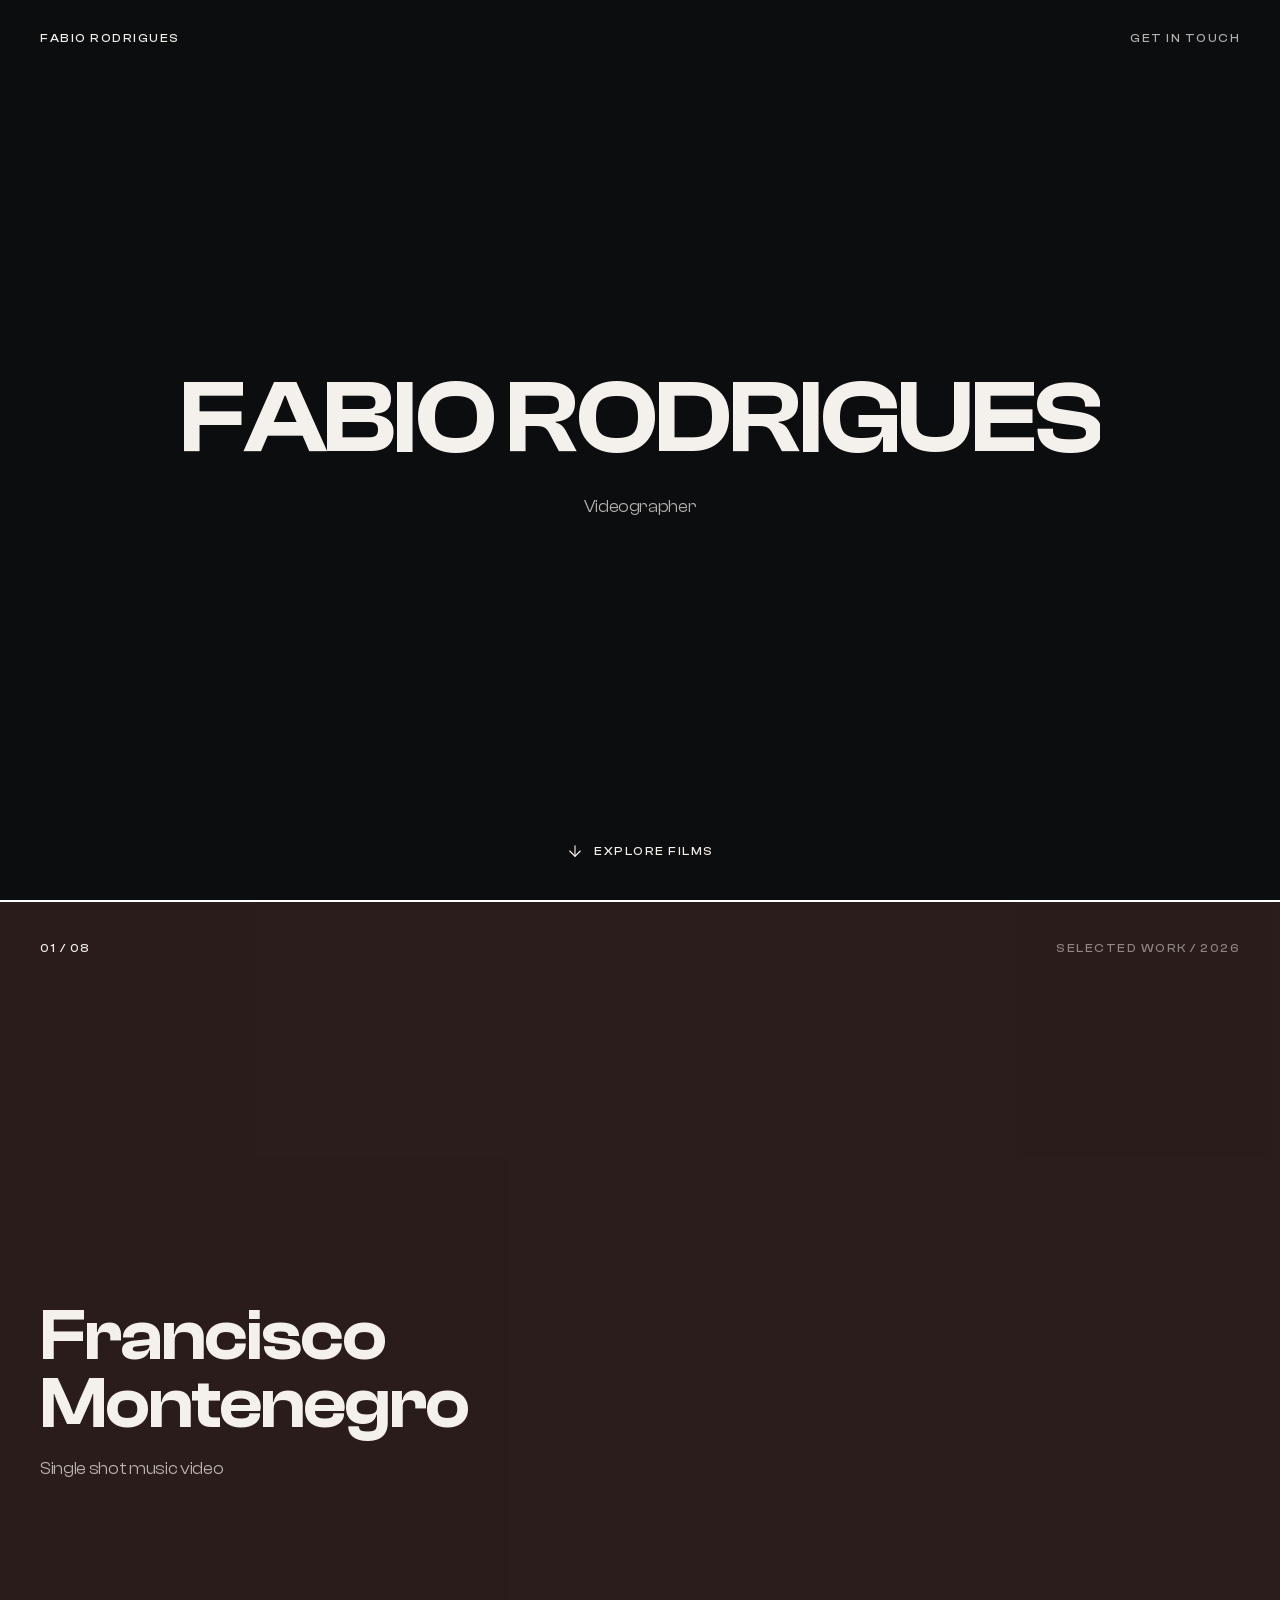
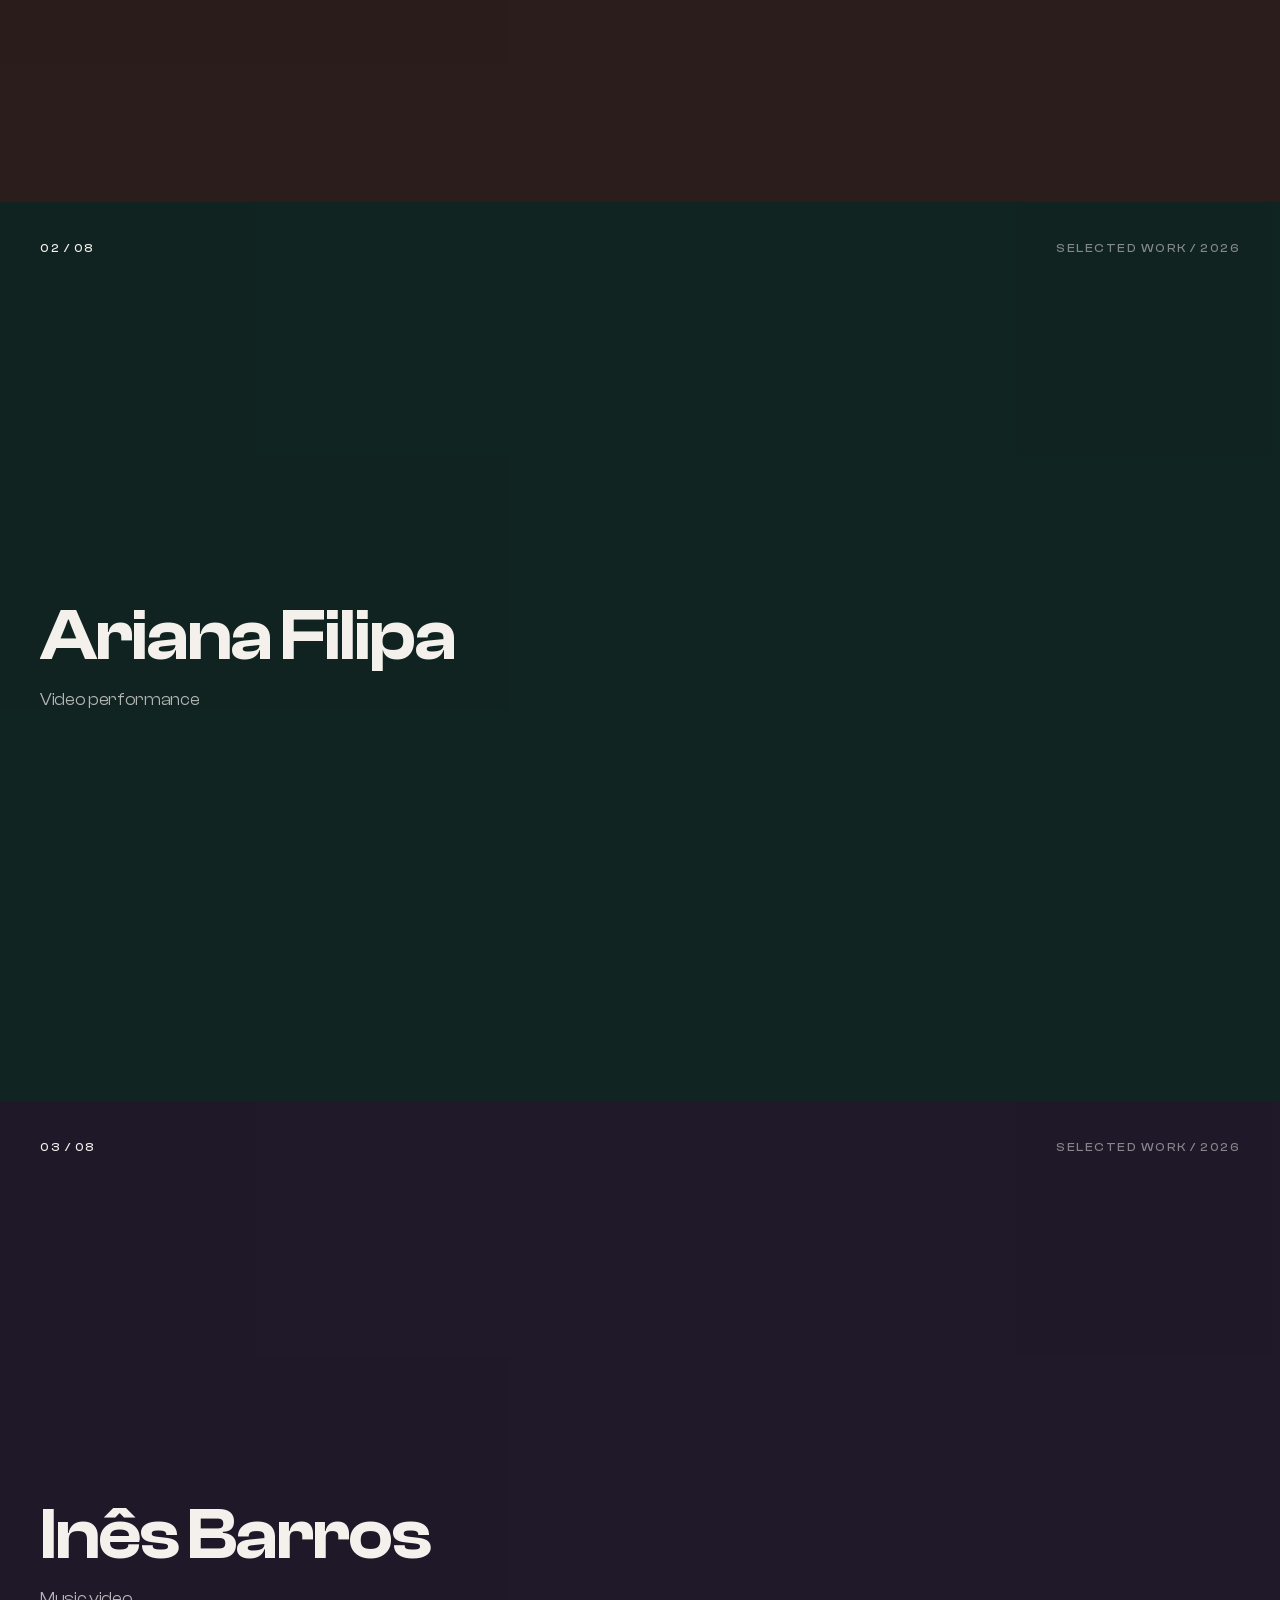
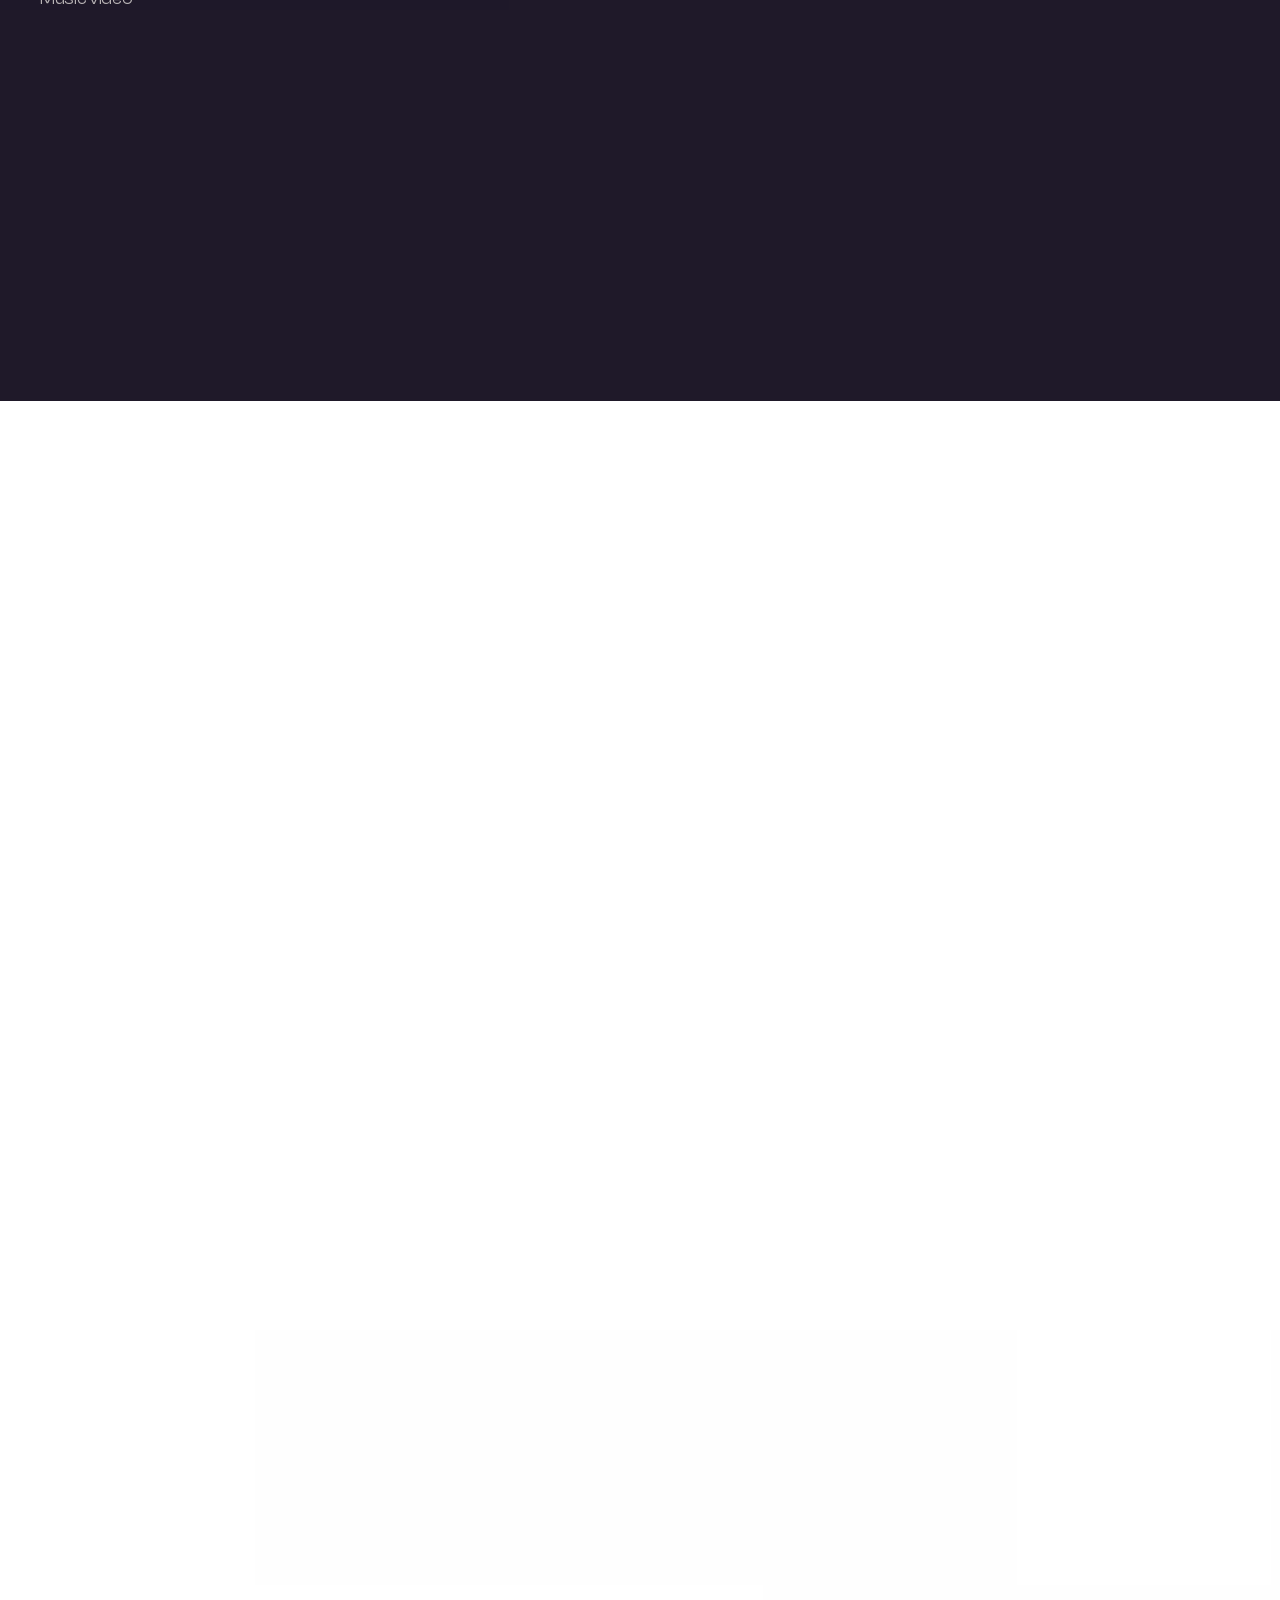
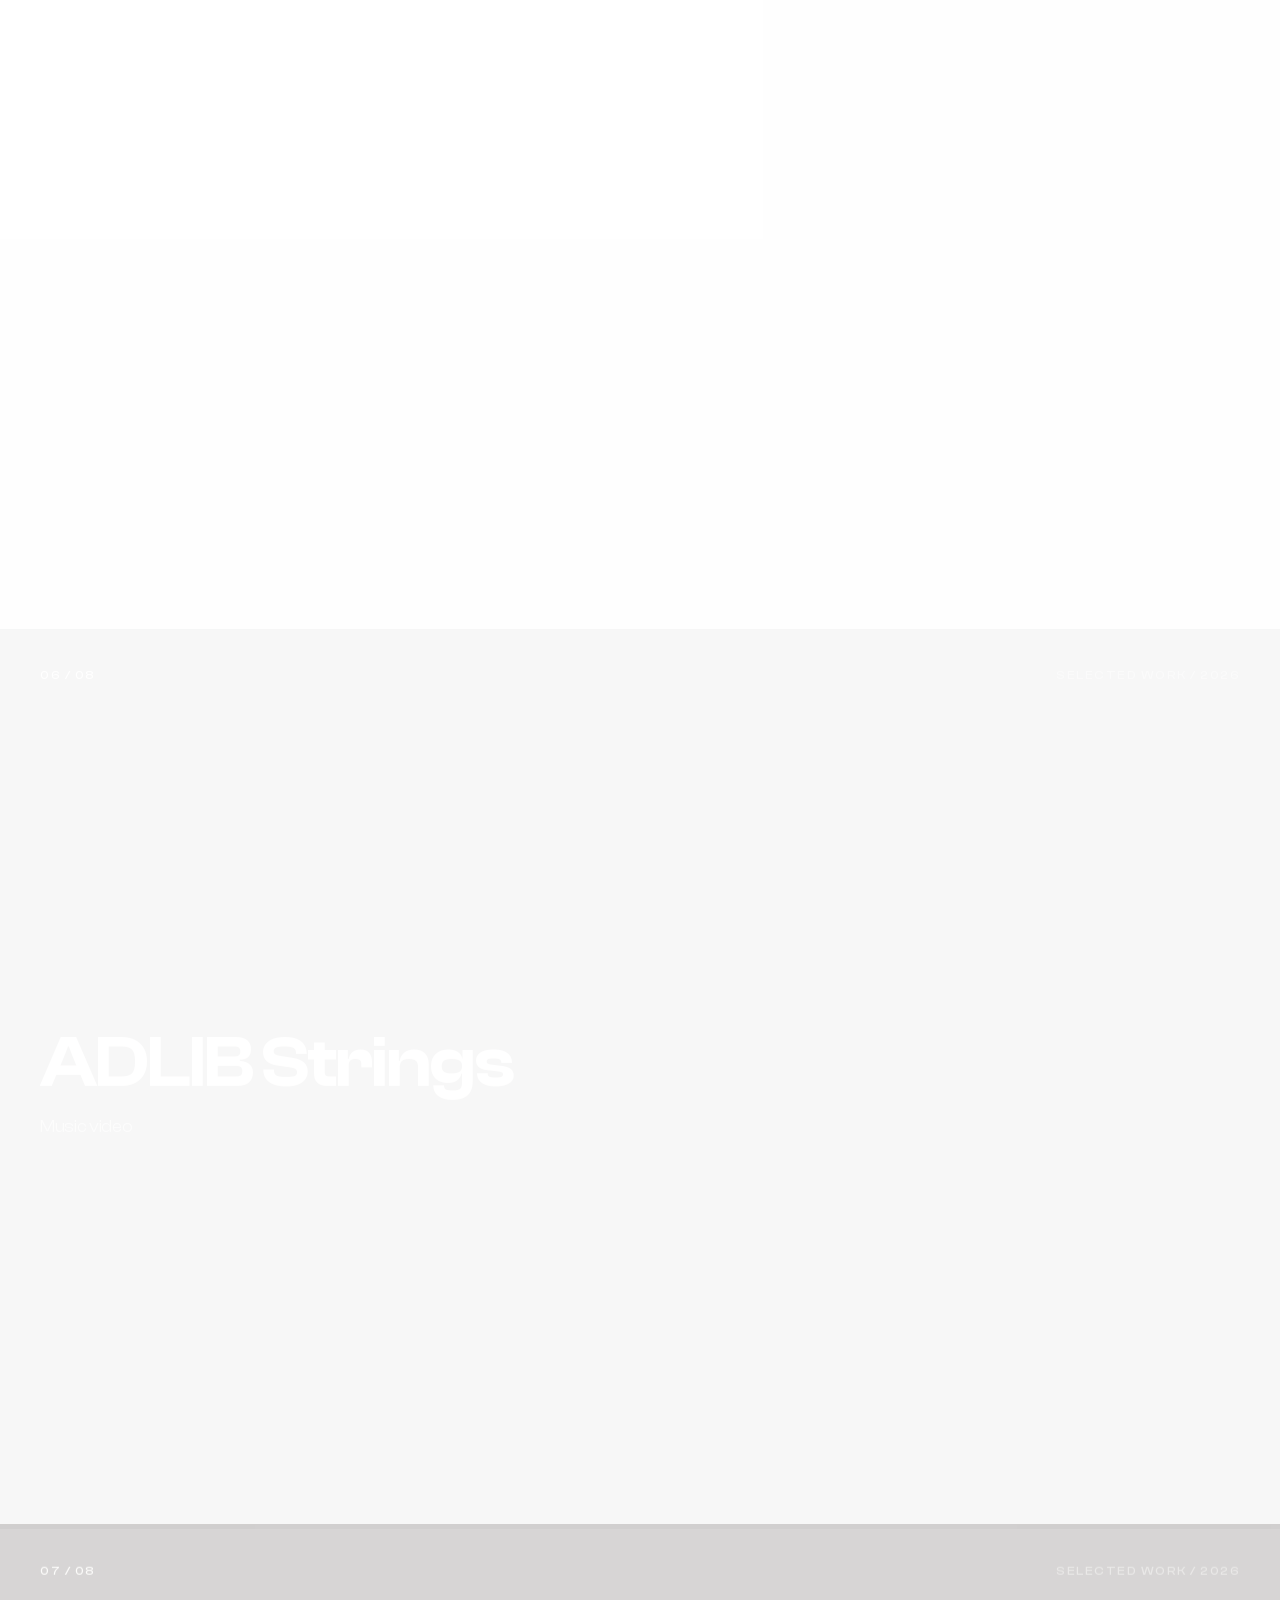
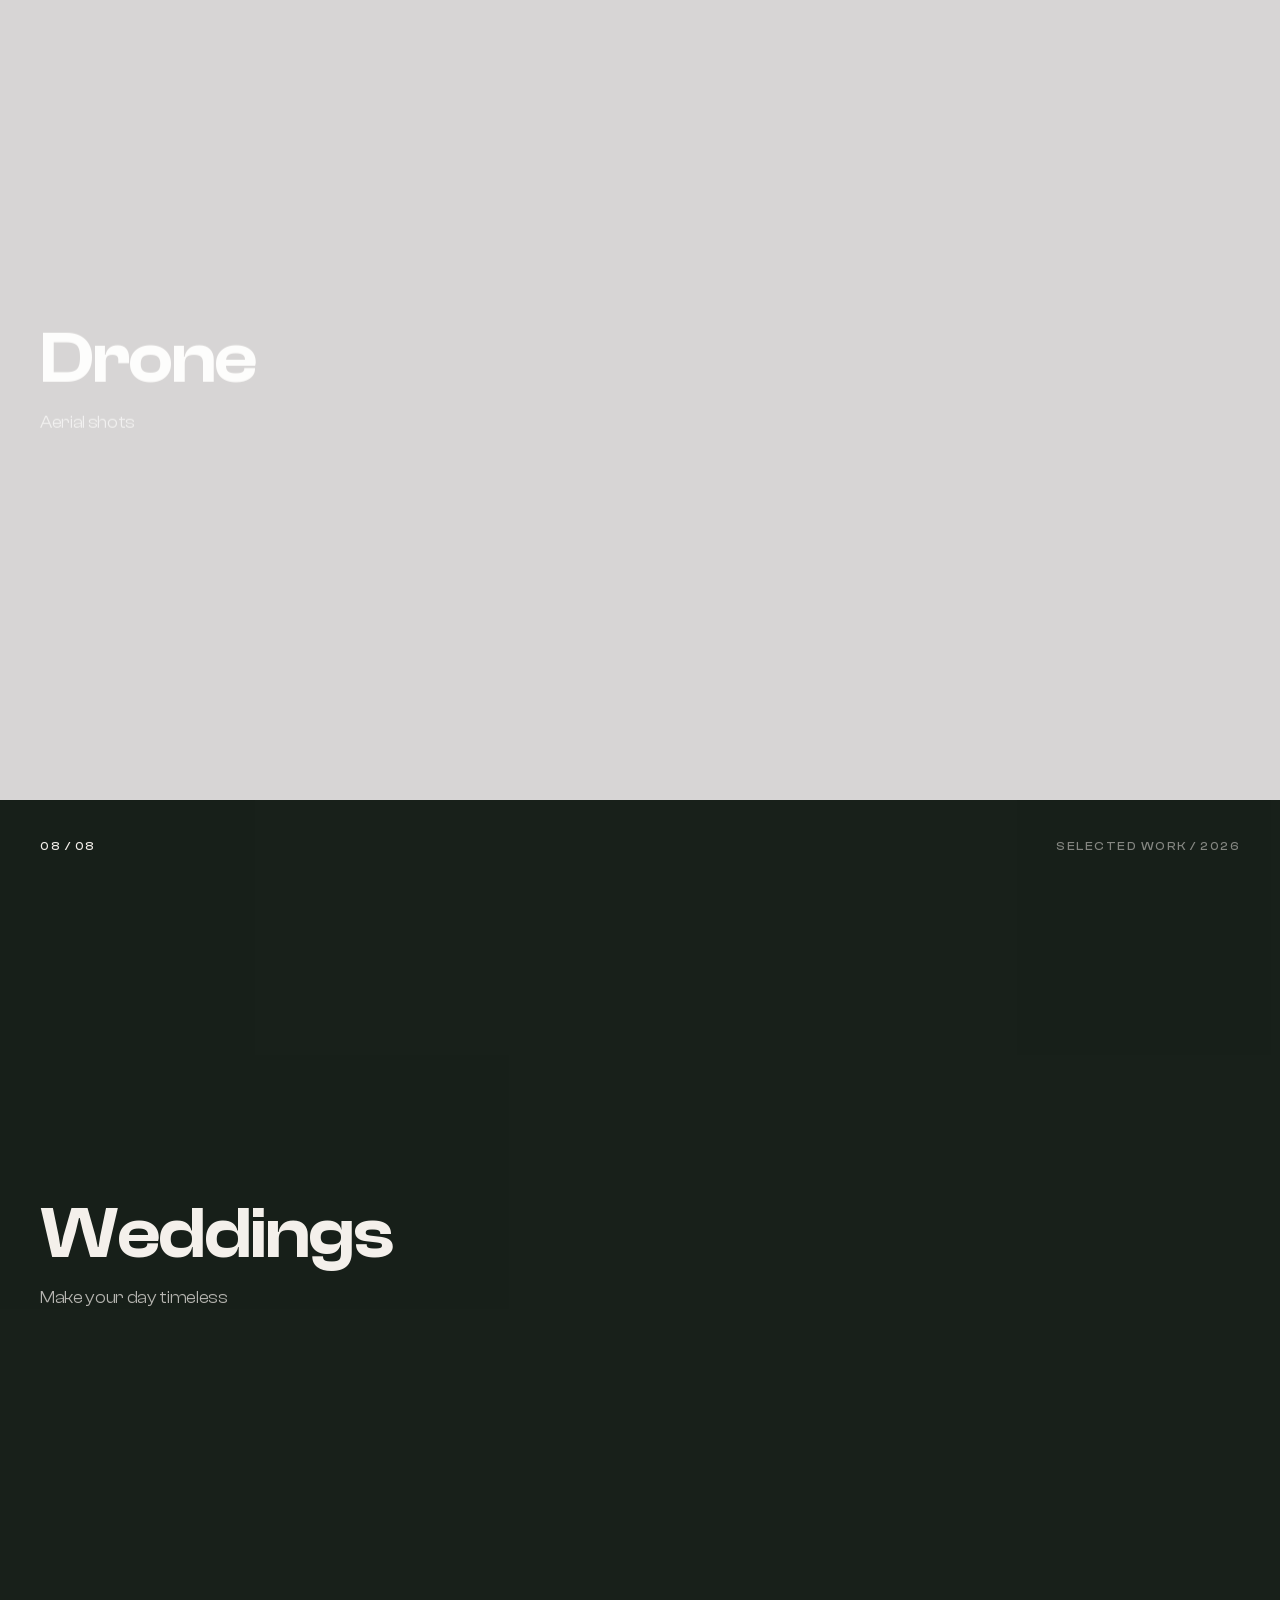
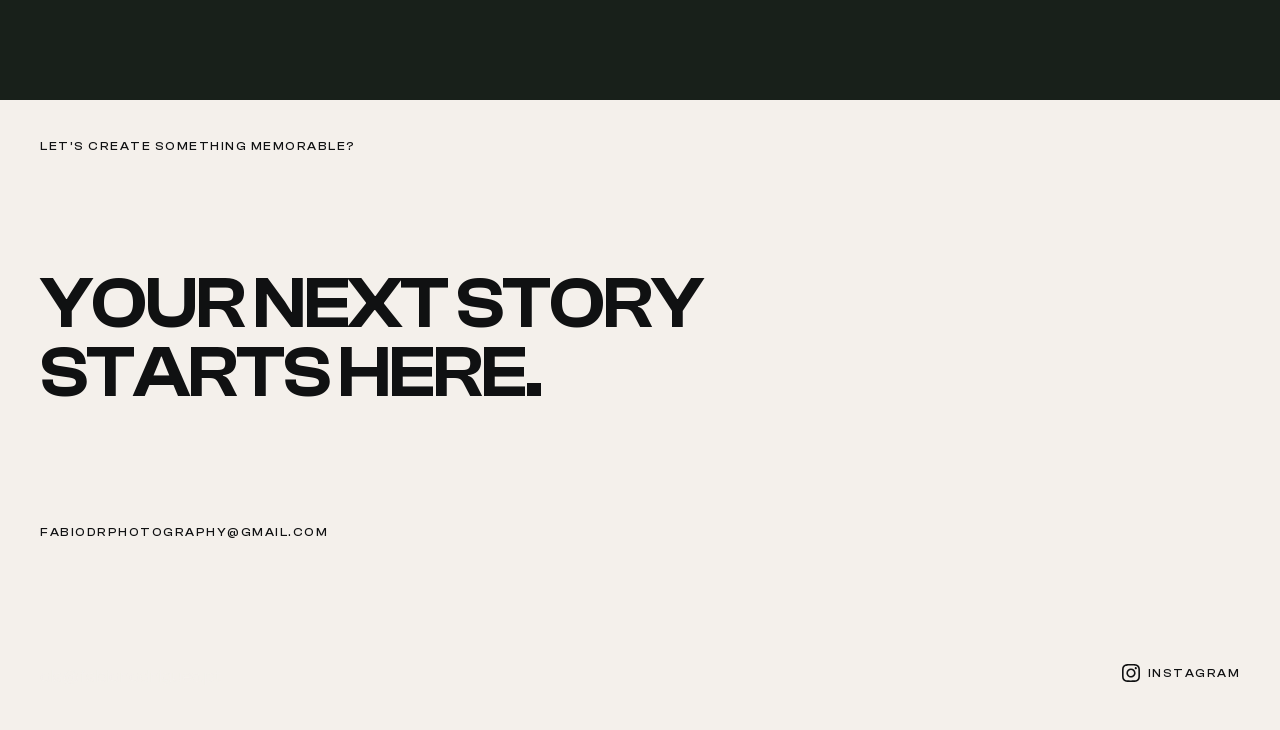
==== commit 651a979a: "Update index.html" ====
--- a/index.html
+++ b/index.html
@@ -202,7 +202,7 @@
     
     <!-- End of bodyStart -->
 	
-	<div id="main" data-framer-hydrate-v2="{&quot;routeId&quot;:&quot;augiA20Il&quot;,&quot;localeId&quot;:&quot;default&quot;,&quot;breakpoints&quot;:[{&quot;hash&quot;:&quot;72rtr7&quot;,&quot;mediaQuery&quot;:&quot;(min-width: 1200px)&quot;},{&quot;hash&quot;:&quot;g4fe51&quot;,&quot;mediaQuery&quot;:&quot;(min-width: 810px) and (max-width: 1199.98px)&quot;},{&quot;hash&quot;:&quot;8en2ct&quot;,&quot;mediaQuery&quot;:&quot;(max-width: 809.98px)&quot;}]}" data-framer-ssr-released-at="2026-08-25T15:58:25.564Z" data-framer-page-optimized-at="2026-08-26T13:45:27.726Z" data-framer-generated-page=""><!--$--><style data-framer-html-style="">html body { background: rgb(255, 255, 255); } html { font-size: 100%; }</style><div data-framer-root="" class="framer-4F5Xh framer-enLl7 framer-uY0NQ framer-7O9Am framer-u3HZe framer-j5mEr framer-72rtr7" style="min-height:100vh;width:auto"><div class="framer-12w2yug" data-framer-name="Opening" id="12w2yug"><div class="framer-ybfw5-container"><!--$--><video src="/framerusercontent.com/assets/DsGT2dKnENiSK28xizGtQssZ0.mp4" loop="" preload="none" muted="" playsinline="" style="cursor:auto;width:100%;height:100%;border-radius:0px;display:block;object-fit:cover;background-color:rgba(0, 0, 0, 0);object-position:50% 50%"></video><!--/$--></div><div class="framer-1m8m3kx" data-framer-name="Opening Video Tint"></div><nav class="framer-1g0quwq" data-framer-name="Navigation"><div class="framer-11scp00" data-framer-name="Wordmark" data-framer-component-type="RichTextContainer" style="transform:none"><p class="framer-text framer-styles-preset-waecpv" data-styles-preset="cedy_mvd9" dir="auto">FABIO RODRIGUES</p></div><div class="framer-1mxhd3o" data-framer-name="Contact" data-framer-component-type="RichTextContainer" style="transform:none"><p class="framer-text framer-styles-preset-waecpv" data-styles-preset="cedy_mvd9" dir="auto" style="--framer-text-alignment:start"><!--$--><a class="framer-text framer-styles-preset-1kn8htr" data-styles-preset="SH2ktrrLi" href="mailto:fabiodrphotography@mail.com" rel="">Get in touch</a><!--/$--></p></div></nav><div class="framer-14vjlsh" data-framer-name="Opening Copy"><svg class="framer-vzx78x" data-framer-name="Opening Title" data-framer-component-type="RichTextContainer" viewBox="0 0 635 72" style="transform:none"><foreignObject width="100%" height="100%" class="framer-fit-text" transform="scale(1)" style="overflow:visible;transform-origin:center center"><h1 dir="auto" style="--font-selector:RlM7Q2xhc2ggRGlzcGxheS1zZW1pYm9sZA==;--framer-font-family:&quot;Clash Display&quot;, &quot;Clash Display Placeholder&quot;, sans-serif;--framer-font-open-type-features:'blwf' on, 'cv03' on, 'cv04' on, 'cv09' on, 'cv11' on;--framer-font-size:72px;--framer-font-weight:600;--framer-letter-spacing:-2px;--framer-line-height:1em;--framer-text-alignment:center;--framer-text-color:rgb(244, 240, 235)" class="framer-text">FABIO RODRIGUES</h1></foreignObject></svg><div class="framer-11t7bra" data-framer-name="Opening Body" data-framer-component-type="RichTextContainer" style="transform:none"><p class="framer-text framer-styles-preset-1wcgyvn" data-styles-preset="vow69FCC7" dir="auto" style="--framer-text-alignment:center">Videographer</p></div></div><div class="framer-p4wkeu" data-framer-name="Scroll Cue"><svg class="framer-i3xnF framer-1y8yrwu" role="presentation" viewBox="0 0 24 24"><use href="#1345693024"></use></svg><div class="framer-1fkw9ps" data-framer-name="Scroll Label" data-framer-component-type="RichTextContainer" style="transform:none"><p class="framer-text framer-styles-preset-waecpv" data-styles-preset="cedy_mvd9" dir="auto" style="--framer-text-alignment:start">Explore films</p></div></div></div><div class="ssr-variant"><div class="framer-jxjvuq-container" style="will-change:transform;opacity:0;transform:translateY(30px)"><!--$--><a class="framer-jad5v framer-enLl7 framer-u3HZe framer-7O9Am framer-ejmt6j framer-v-1h65uqb framer-14xsab" data-framer-name="Commercial" href="https://www.youtube.com/watch?v=ua1Ebj6-0Gs" target="_blank" style="background-color: rgb(75, 46, 41); height: 100%; width: 100%; opacity: 1;"><div class="framer-ql5fem-container" style="opacity: 1;"><!--$--><video src="/framerusercontent.com/assets/Y4FfAkbi2RPTBUXvo7oMhFFiKg.mp4" loop="" preload="none" muted="" playsinline="" style="cursor:auto;width:100%;height:100%;border-radius:0px;display:block;object-fit:cover;background-color:rgba(0, 0, 0, 0);object-position:50% 50%"></video><!--/$--></div><div class="framer-8gy19z" data-framer-name="Video Tint" style="background-color: rgba(8, 10, 12, 0.48); opacity: 1;"></div><div class="framer-4xycju" data-framer-name="Chapter Header" style="opacity: 1;"><div class="framer-18fn0si" data-framer-name="Index" data-framer-component-type="RichTextContainer" style="transform: none; opacity: 1;"><p class="framer-text framer-styles-preset-waecpv" data-styles-preset="cedy_mvd9" dir="auto">01 / 08</p></div><div class="framer-14pabo7" data-framer-name="Status" data-framer-component-type="RichTextContainer" style="--extracted-r6o4lv: rgba(244,240,235,0.5); transform: none; opacity: 1;"><p class="framer-text framer-styles-preset-waecpv" data-styles-preset="cedy_mvd9" dir="auto" style="--framer-text-color:var(--extracted-r6o4lv, rgba(244,240,235,0.5))">Selected work / 2026</p></div></div><div class="framer-9bv2tv" data-framer-name="Chapter Copy" style="opacity: 1;"><div class="framer-3w588d" data-framer-name="Category Title" data-framer-component-type="RichTextContainer" style="transform: none; opacity: 1;"><h1 class="framer-text framer-styles-preset-1d6z18" data-styles-preset="SXiZd995_" dir="auto">Francisco Montenegro</h1></div><div class="framer-111a665" data-framer-name="Description" data-framer-component-type="RichTextContainer" style="transform: none; opacity: 1;"><p class="framer-text framer-styles-preset-1wcgyvn" data-styles-preset="vow69FCC7" dir="auto">Single shot music video</p></div></div></a><!--/$--></div></div><div class="ssr-variant"><div class="framer-1y06ead-container" style="will-change:transform;opacity:0;transform:translateY(30px)"><!--$--><a class="framer-jad5v framer-enLl7 framer-u3HZe framer-7O9Am framer-ejmt6j framer-v-1mkpc1i framer-14xsab" data-framer-name="Events" href="https://www.youtube.com/watch?v=QULyoMbOTDA" target="_blank" style="background-color: rgb(24, 59, 53); height: 100%; width: 100%; opacity: 1;"><div class="framer-ql5fem-container" style="opacity: 1;"><!--$--><video src="/framerusercontent.com/assets/BJW3lsHUmaS0TPKBVmY09g6bJ8.mp4" loop="" preload="none" muted="" playsinline="" style="cursor:auto;width:100%;height:100%;border-radius:0px;display:block;object-fit:cover;background-color:rgba(0, 0, 0, 0);object-position:50% 50%"></video><!--/$--></div><div class="framer-8gy19z" data-framer-name="Video Tint" style="background-color: rgba(8, 10, 12, 0.48); opacity: 1;"></div><div class="framer-4xycju" data-framer-name="Chapter Header" style="opacity: 1;"><div class="framer-18fn0si" data-framer-name="Index" data-framer-component-type="RichTextContainer" style="transform: none; opacity: 1;"><p class="framer-text framer-styles-preset-waecpv" data-styles-preset="cedy_mvd9" dir="auto">02 / 08</p></div><div class="framer-14pabo7" data-framer-name="Status" data-framer-component-type="RichTextContainer" style="--extracted-r6o4lv: rgba(244,240,235,0.5); transform: none; opacity: 1;"><p class="framer-text framer-styles-preset-waecpv" data-styles-preset="cedy_mvd9" dir="auto" style="--framer-text-color:var(--extracted-r6o4lv, rgba(244,240,235,0.5))">Selected work / 2026</p></div></div><div class="framer-9bv2tv" data-framer-name="Chapter Copy" style="opacity: 1;"><div class="framer-3w588d" data-framer-name="Category Title" data-framer-component-type="RichTextContainer" style="transform: none; opacity: 1;"><h1 class="framer-text framer-styles-preset-1d6z18" data-styles-preset="SXiZd995_" dir="auto">Ariana Filipa</h1></div><div class="framer-111a665" data-framer-name="Description" data-framer-component-type="RichTextContainer" style="transform: none; opacity: 1;"><p class="framer-text framer-styles-preset-1wcgyvn" data-styles-preset="vow69FCC7" dir="auto">Video performance</p></div></div></a><!--/$--></div></div><div class="ssr-variant"><div class="framer-1qvg4xo-container" style="will-change:transform;opacity:0;transform:translateY(30px)"><!--$--><a class="framer-jad5v framer-enLl7 framer-u3HZe framer-7O9Am framer-ejmt6j framer-v-1sz5hgh framer-14xsab" data-framer-name="Social" href="https://www.youtube.com/watch?v=IGG30ogbrkc" target="_blank" style="background-color: rgb(52, 38, 68); height: 100%; width: 100%; opacity: 1;"><div class="framer-ql5fem-container" style="opacity: 1;"><!--$--><video src="/framerusercontent.com/assets/qH7T9sqFCDWnxG3UL7NWksIMs3c.mp4" loop="" preload="none" muted="" playsinline="" style="cursor:auto;width:100%;height:100%;border-radius:0px;display:block;object-fit:cover;background-color:rgba(0, 0, 0, 0);object-position:50% 50%"></video><!--/$--></div><div class="framer-8gy19z" data-framer-name="Video Tint" style="background-color: rgba(8, 10, 12, 0.48); opacity: 1;"></div><div class="framer-4xycju" data-framer-name="Chapter Header" style="opacity: 1;"><div class="framer-18fn0si" data-framer-name="Index" data-framer-component-type="RichTextContainer" style="transform: none; opacity: 1;"><p class="framer-text framer-styles-preset-waecpv" data-styles-preset="cedy_mvd9" dir="auto">03 / 08</p></div><div class="framer-14pabo7" data-framer-name="Status" data-framer-component-type="RichTextContainer" style="--extracted-r6o4lv: rgba(244,240,235,0.5); transform: none; opacity: 1;"><p class="framer-text framer-styles-preset-waecpv" data-styles-preset="cedy_mvd9" dir="auto" style="--framer-text-color:var(--extracted-r6o4lv, rgba(244,240,235,0.5))">Selected work / 2026</p></div></div><div class="framer-9bv2tv" data-framer-name="Chapter Copy" style="opacity: 1;"><div class="framer-3w588d" data-framer-name="Category Title" data-framer-component-type="RichTextContainer" style="transform: none; opacity: 1;"><h1 class="framer-text framer-styles-preset-1d6z18" data-styles-preset="SXiZd995_" dir="auto">Inês Barros</h1></div><div class="framer-111a665" data-framer-name="Description" data-framer-component-type="RichTextContainer" style="transform: none; opacity: 1;"><p class="framer-text framer-styles-preset-1wcgyvn" data-styles-preset="vow69FCC7" dir="auto">Music video</p></div></div></a><!--/$--></div></div><div class="ssr-variant"><div class="framer-x8di41-container" style="will-change:transform;opacity:0;transform:translateY(30px)"><!--$--><a class="framer-jad5v framer-enLl7 framer-u3HZe framer-7O9Am framer-ejmt6j framer-v-1jojonc framer-14xsab" data-framer-name="Category 05" href="https://youtu.be/iOtn45h3HgU" target="_blank" style="background-color: rgb(58, 45, 34); height: 100%; width: 100%; opacity: 1;"><div class="framer-ql5fem-container" style="opacity: 1;"><!--$--><video src="/framerusercontent.com/assets/HWbH60mNIHv2Ic5ifDmoPPr0njg.mp4" loop="" preload="none" muted="" playsinline="" style="cursor:auto;width:100%;height:100%;border-radius:0px;display:block;object-fit:cover;background-color:rgba(0, 0, 0, 0);object-position:50% 50%"></video><!--/$--></div><div class="framer-8gy19z" data-framer-name="Video Tint" style="background-color: rgba(8, 10, 12, 0.48); opacity: 1;"></div><div class="framer-4xycju" data-framer-name="Chapter Header" style="opacity: 1;"><div class="framer-18fn0si" data-framer-name="Index" data-framer-component-type="RichTextContainer" style="transform: none; opacity: 1;"><p class="framer-text framer-styles-preset-waecpv" data-styles-preset="cedy_mvd9" dir="auto">04 / 08</p></div><div class="framer-14pabo7" data-framer-name="Status" data-framer-component-type="RichTextContainer" style="--extracted-r6o4lv: rgba(244,240,235,0.5); transform: none; opacity: 1;"><p class="framer-text framer-styles-preset-waecpv" data-styles-preset="cedy_mvd9" dir="auto" style="--framer-text-color:var(--extracted-r6o4lv, rgba(244,240,235,0.5))">Selected work / 2026</p></div></div><div class="framer-9bv2tv" data-framer-name="Chapter Copy" style="opacity: 1;"><div class="framer-3w588d" data-framer-name="Category Title" data-framer-component-type="RichTextContainer" style="transform: none; opacity: 1;"><h1 class="framer-text framer-styles-preset-1d6z18" data-styles-preset="SXiZd995_" dir="auto">IBSxJAUR</h1></div><div class="framer-111a665" data-framer-name="Description" data-framer-component-type="RichTextContainer" style="transform: none; opacity: 1;"><p class="framer-text framer-styles-preset-1wcgyvn" data-styles-preset="vow69FCC7" dir="auto">Music video</p></div></div></a><!--/$--></div></div><div class="ssr-variant"><div class="framer-16itros-container" style="will-change:transform;opacity:0;transform:translateY(30px)"><!--$--><a class="framer-jad5v framer-enLl7 framer-u3HZe framer-7O9Am framer-ejmt6j framer-v-uauxlf framer-14xsab" data-framer-name="Category 06" href="https://vimeo.com/679709095" target="_blank" style="background-color: rgb(37, 54, 58); height: 100%; width: 100%; opacity: 1;"><div class="framer-ql5fem-container" style="opacity: 1;"><!--$--><video src="/framerusercontent.com/assets/nujB84QhBKHdFegVQms4yNW8HE.mp4" loop="" preload="none" muted="" playsinline="" style="cursor:auto;width:100%;height:100%;border-radius:0px;display:block;object-fit:cover;background-color:rgba(0, 0, 0, 0);object-position:50% 50%"></video><!--/$--></div><div class="framer-8gy19z" data-framer-name="Video Tint" style="background-color: rgba(8, 10, 12, 0.48); opacity: 1;"></div><div class="framer-4xycju" data-framer-name="Chapter Header" style="opacity: 1;"><div class="framer-18fn0si" data-framer-name="Index" data-framer-component-type="RichTextContainer" style="transform: none; opacity: 1;"><p class="framer-text framer-styles-preset-waecpv" data-styles-preset="cedy_mvd9" dir="auto">05 / 08</p></div><div class="framer-14pabo7" data-framer-name="Status" data-framer-component-type="RichTextContainer" style="--extracted-r6o4lv: rgba(244,240,235,0.5); transform: none; opacity: 1;"><p class="framer-text framer-styles-preset-waecpv" data-styles-preset="cedy_mvd9" dir="auto" style="--framer-text-color:var(--extracted-r6o4lv, rgba(244,240,235,0.5))">Selected work / 2026</p></div></div><div class="framer-9bv2tv" data-framer-name="Chapter Copy" style="opacity: 1;"><div class="framer-3w588d" data-framer-name="Category Title" data-framer-component-type="RichTextContainer" style="transform: none; opacity: 1;"><h1 class="framer-text framer-styles-preset-1d6z18" data-styles-preset="SXiZd995_" dir="auto">Marta Pimpão</h1></div><div class="framer-111a665" data-framer-name="Description" data-framer-component-type="RichTextContainer" style="transform: none; opacity: 1;"><p class="framer-text framer-styles-preset-1wcgyvn" data-styles-preset="vow69FCC7" dir="auto">Dance performance</p></div></div></a><!--/$--></div></div><div class="ssr-variant"><div class="framer-164sa4v-container" style="will-change:transform;opacity:0;transform:translateY(30px)"><!--$--><a class="framer-jad5v framer-enLl7 framer-u3HZe framer-7O9Am framer-ejmt6j framer-v-1elgjeu framer-14xsab" data-framer-name="Category 07" href="https://www.youtube.com/watch?v=bMhM-0uWbu4" target="_blank" style="background-color: rgb(43, 45, 52); height: 100%; width: 100%; opacity: 1;"><div class="framer-ql5fem-container" style="opacity: 1;"><!--$--><video src="/framerusercontent.com/assets/o7vConEnUmH2ZoV4sk5NSFKwcY.mp4" loop="" preload="none" muted="" playsinline="" style="cursor:auto;width:100%;height:100%;border-radius:0px;display:block;object-fit:cover;background-color:rgba(0, 0, 0, 0);object-position:50% 50%"></video><!--/$--></div><div class="framer-8gy19z" data-framer-name="Video Tint" style="background-color: rgba(8, 10, 12, 0.48); opacity: 1;"></div><div class="framer-4xycju" data-framer-name="Chapter Header" style="opacity: 1;"><div class="framer-18fn0si" data-framer-name="Index" data-framer-component-type="RichTextContainer" style="transform: none; opacity: 1;"><p class="framer-text framer-styles-preset-waecpv" data-styles-preset="cedy_mvd9" dir="auto">06 / 08</p></div><div class="framer-14pabo7" data-framer-name="Status" data-framer-component-type="RichTextContainer" style="--extracted-r6o4lv: rgba(244,240,235,0.5); transform: none; opacity: 1;"><p class="framer-text framer-styles-preset-waecpv" data-styles-preset="cedy_mvd9" dir="auto" style="--framer-text-color:var(--extracted-r6o4lv, rgba(244,240,235,0.5))">Selected work / 2026</p></div></div><div class="framer-9bv2tv" data-framer-name="Chapter Copy" style="opacity: 1;"><div class="framer-3w588d" data-framer-name="Category Title" data-framer-component-type="RichTextContainer" style="transform: none; opacity: 1;"><h1 class="framer-text framer-styles-preset-1d6z18" data-styles-preset="SXiZd995_" dir="auto">ADLIB Strings</h1></div><div class="framer-111a665" data-framer-name="Description" data-framer-component-type="RichTextContainer" style="transform: none; opacity: 1;"><p class="framer-text framer-styles-preset-1wcgyvn" data-styles-preset="vow69FCC7" dir="auto">Music video</p></div></div></a><!--/$--></div></div><div class="ssr-variant"><div class="framer-1k71ebm-container" style="will-change:transform;opacity:0;transform:translateY(30px)"><!--$--><a class="framer-jad5v framer-enLl7 framer-u3HZe framer-7O9Am framer-ejmt6j framer-v-12g64yb framer-14xsab" data-framer-name="Category 08" href="https://www.youtube.com/watch?v=BTF_meC11Do" target="_blank" style="background-color: rgb(68, 50, 42); height: 100%; width: 100%; opacity: 1;"><div class="framer-ql5fem-container" style="opacity: 1;"><!--$--><video src="/framerusercontent.com/assets/ZVokTmG7FhZMEfwCqYv1uNWOQAc.mp4" loop="" preload="none" muted="" playsinline="" style="cursor:auto;width:100%;height:100%;border-radius:0px;display:block;object-fit:cover;background-color:rgba(0, 0, 0, 0);object-position:50% 50%"></video><!--/$--></div><div class="framer-8gy19z" data-framer-name="Video Tint" style="background-color: rgba(8, 10, 12, 0.48); opacity: 1;"></div><div class="framer-4xycju" data-framer-name="Chapter Header" style="opacity: 1;"><div class="framer-18fn0si" data-framer-name="Index" data-framer-component-type="RichTextContainer" style="transform: none; opacity: 1;"><p class="framer-text framer-styles-preset-waecpv" data-styles-preset="cedy_mvd9" dir="auto">07 / 08</p></div><div class="framer-14pabo7" data-framer-name="Status" data-framer-component-type="RichTextContainer" style="--extracted-r6o4lv: rgba(244,240,235,0.5); transform: none; opacity: 1;"><p class="framer-text framer-styles-preset-waecpv" data-styles-preset="cedy_mvd9" dir="auto" style="--framer-text-color:var(--extracted-r6o4lv, rgba(244,240,235,0.5))">Selected work / 2026</p></div></div><div class="framer-9bv2tv" data-framer-name="Chapter Copy" style="opacity: 1;"><div class="framer-3w588d" data-framer-name="Category Title" data-framer-component-type="RichTextContainer" style="transform: none; opacity: 1;"><h1 class="framer-text framer-styles-preset-1d6z18" data-styles-preset="SXiZd995_" dir="auto">Drone</h1></div><div class="framer-111a665" data-framer-name="Description" data-framer-component-type="RichTextContainer" style="transform: none; opacity: 1;"><p class="framer-text framer-styles-preset-1wcgyvn" data-styles-preset="vow69FCC7" dir="auto">Aerial shots</p></div></div></a><!--/$--></div></div><div class="ssr-variant"><div class="framer-vo3t9l-container" style="will-change:transform;opacity:0;transform:translateY(30px)"><!--$--><a class="framer-jad5v framer-enLl7 framer-u3HZe framer-7O9Am framer-ejmt6j framer-v-5oovkz framer-14xsab" data-framer-name="Category 09" href="https://www.youtube.com/watch?v=zG4mjOShs0s" target="_blank" style="background-color: rgb(38, 52, 39); height: 100%; width: 100%; opacity: 1;"><div class="framer-ql5fem-container" style="opacity: 1;"><!--$--><video src="/framerusercontent.com/assets/O6WdprWnK2ajuYQTaZcXEM8bs.mp4" loop="" preload="none" muted="" playsinline="" style="cursor:auto;width:100%;height:100%;border-radius:0px;display:block;object-fit:cover;background-color:rgba(0, 0, 0, 0);object-position:50% 50%"></video><!--/$--></div><div class="framer-8gy19z" data-framer-name="Video Tint" style="background-color: rgba(8, 10, 12, 0.48); opacity: 1;"></div><div class="framer-4xycju" data-framer-name="Chapter Header" style="opacity: 1;"><div class="framer-18fn0si" data-framer-name="Index" data-framer-component-type="RichTextContainer" style="transform: none; opacity: 1;"><p class="framer-text framer-styles-preset-waecpv" data-styles-preset="cedy_mvd9" dir="auto">08 / 08</p></div><div class="framer-14pabo7" data-framer-name="Status" data-framer-component-type="RichTextContainer" style="--extracted-r6o4lv: rgba(244,240,235,0.5); transform: none; opacity: 1;"><p class="framer-text framer-styles-preset-waecpv" data-styles-preset="cedy_mvd9" dir="auto" style="--framer-text-color:var(--extracted-r6o4lv, rgba(244,240,235,0.5))">Selected work / 2026</p></div></div><div class="framer-9bv2tv" data-framer-name="Chapter Copy" style="opacity: 1;"><div class="framer-3w588d" data-framer-name="Category Title" data-framer-component-type="RichTextContainer" style="transform: none; opacity: 1;"><h1 class="framer-text framer-styles-preset-1d6z18" data-styles-preset="SXiZd995_" dir="auto">Weddings</h1></div><div class="framer-111a665" data-framer-name="Description" data-framer-component-type="RichTextContainer" style="transform: none; opacity: 1;"><p class="framer-text framer-styles-preset-1wcgyvn" data-styles-preset="vow69FCC7" dir="auto">Make your day timeless</p></div></div></a><!--/$--></div></div><div class="framer-x7w2pb" data-framer-name="Contact" id="contact"><div class="framer-h2zo6b" data-framer-name="Contact Label" data-framer-component-type="RichTextContainer" style="transform:none"><p class="framer-text framer-styles-preset-waecpv" data-styles-preset="cedy_mvd9" dir="auto" style="--framer-text-alignment:start;--framer-text-color:rgb(16, 17, 18)">Let’s create something memorable?</p></div><div class="framer-wlt0ce" data-framer-name="Contact Title" data-framer-component-type="RichTextContainer" style="transform:none"><h1 class="framer-text framer-styles-preset-1d6z18" data-styles-preset="SXiZd995_" dir="auto" style="--framer-text-alignment:start;--framer-text-color:rgb(16, 17, 18)">YOUR NEXT STORY STARTS HERE.</h1></div><div class="framer-11cx0t9" data-framer-name="Contact Label" data-framer-component-type="RichTextContainer" style="transform:none"><p class="framer-text framer-styles-preset-waecpv" data-styles-preset="cedy_mvd9" dir="auto" style="--framer-text-alignment:start;--framer-text-color:rgb(0, 0, 0)"><!--$--><a class="framer-text framer-styles-preset-1d9a49h" data-styles-preset="MIgyYTMqY" href="mailto:fabiodrphotography@gmail.com" target="_blank" rel="">FABIODRPHOTOGRAPHY@GMAIL.COM</a><!--/$--></p></div><div class="framer-14ynqpl" data-framer-name="Contact Details"><div class="ssr-variant hidden-8en2ct"><div class="framer-m4rjdu" data-framer-name="Email" data-framer-component-type="RichTextContainer" style="transform:none"><p class="framer-text framer-styles-preset-1wcgyvn" data-styles-preset="vow69FCC7" dir="auto" style="--framer-text-color:#101112"><!--$--><a class="framer-text framer-styles-preset-1kn8htr" data-styles-preset="SH2ktrrLi" href="mailto:ola@fabiorodrigues.pt" rel="">ola@fabiorodrigues.pt</a><!--/$--></p></div></div><!--$--><a class="framer-y2h29s framer-lux5qc" data-framer-name="Instagram" href="https://instagram.com/fabiodr.film" target="_blank"><div class="framer-6Rbjs framer-1tagri6"></div><div class="framer-185u6gg" data-framer-name="Instagram Label" data-framer-component-type="RichTextContainer" style="transform:none"><p class="framer-text framer-styles-preset-waecpv" data-styles-preset="cedy_mvd9" dir="auto" style="--framer-text-color:#101112">Instagram</p></div></a><!--/$--></div></div></div><div id="overlay"></div><!--/$--></div><script>(()=>{function u(){function n(t,e,i){let r=document.createElement("a");r.href=t,r.target=i,r.rel=e,document.body.appendChild(r),r.click(),r.remove()}function o(t){if(this.dataset.hydrated){this.removeEventListener("click",o);return}t.preventDefault(),t.stopPropagation();let e=this.getAttribute("href");if(!e)return;if(/Mac|iPod|iPhone|iPad/u.test(navigator.userAgent)?t.metaKey:t.ctrlKey)return n(e,"","_blank");let r=this.getAttribute("rel")??"",c=this.getAttribute("target")??"";n(e,r,c)}function a(t){if(this.dataset.hydrated){this.removeEventListener("auxclick",o);return}t.preventDefault(),t.stopPropagation();let e=this.getAttribute("href");e&&n(e,"","_blank")}function s(t){if(this.dataset.hydrated){this.removeEventListener("keydown",s);return}if(t.key!=="Enter")return;t.preventDefault(),t.stopPropagation();let e=this.getAttribute("href");if(!e)return;let i=this.getAttribute("rel")??"",r=this.getAttribute("target")??"";n(e,i,r)}document.querySelectorAll("[data-nested-link]").forEach(t=>{t instanceof HTMLElement&&(t.addEventListener("click",o),t.addEventListener("auxclick",a),t.addEventListener("keydown",s))})}return u})()()</script>
+	<div id="main" data-framer-hydrate-v2="{&quot;routeId&quot;:&quot;augiA20Il&quot;,&quot;localeId&quot;:&quot;default&quot;,&quot;breakpoints&quot;:[{&quot;hash&quot;:&quot;72rtr7&quot;,&quot;mediaQuery&quot;:&quot;(min-width: 1200px)&quot;},{&quot;hash&quot;:&quot;g4fe51&quot;,&quot;mediaQuery&quot;:&quot;(min-width: 810px) and (max-width: 1199.98px)&quot;},{&quot;hash&quot;:&quot;8en2ct&quot;,&quot;mediaQuery&quot;:&quot;(max-width: 809.98px)&quot;}]}" data-framer-ssr-released-at="2026-08-25T15:58:25.564Z" data-framer-page-optimized-at="2026-08-26T13:45:27.726Z" data-framer-generated-page=""><!--$--><style data-framer-html-style="">html body { background: rgb(255, 255, 255); } html { font-size: 100%; }</style><div data-framer-root="" class="framer-4F5Xh framer-enLl7 framer-uY0NQ framer-7O9Am framer-u3HZe framer-j5mEr framer-72rtr7" style="min-height:100vh;width:auto"><div class="framer-12w2yug" data-framer-name="Opening" id="12w2yug"><div class="framer-ybfw5-container"><!--$--><video src="/framerusercontent.com/assets/DsGT2dKnENiSK28xizGtQssZ0.mp4" loop="" preload="none" muted="" playsinline="" style="cursor:auto;width:100%;height:100%;border-radius:0px;display:block;object-fit:cover;background-color:rgba(0, 0, 0, 0);object-position:50% 50%"></video><!--/$--></div><div class="framer-1m8m3kx" data-framer-name="Opening Video Tint"></div><nav class="framer-1g0quwq" data-framer-name="Navigation"><div class="framer-11scp00" data-framer-name="Wordmark" data-framer-component-type="RichTextContainer" style="transform:none"><p class="framer-text framer-styles-preset-waecpv" data-styles-preset="cedy_mvd9" dir="auto">FABIO RODRIGUES</p></div><div class="framer-1mxhd3o" data-framer-name="Contact" data-framer-component-type="RichTextContainer" style="transform:none"><p class="framer-text framer-styles-preset-waecpv" data-styles-preset="cedy_mvd9" dir="auto" style="--framer-text-alignment:start"><!--$--><a class="framer-text framer-styles-preset-1kn8htr" data-styles-preset="SH2ktrrLi" href="mailto:fabiodrphotography@mail.com" rel="">Get in touch</a><!--/$--></p></div></nav><div class="framer-14vjlsh" data-framer-name="Opening Copy"><svg class="framer-vzx78x" data-framer-name="Opening Title" data-framer-component-type="RichTextContainer" viewBox="0 0 635 72" style="transform:none"><foreignObject width="100%" height="100%" class="framer-fit-text" transform="scale(1)" style="overflow:visible;transform-origin:center center"><h1 dir="auto" style="--font-selector:RlM7Q2xhc2ggRGlzcGxheS1zZW1pYm9sZA==;--framer-font-family:&quot;Clash Display&quot;, &quot;Clash Display Placeholder&quot;, sans-serif;--framer-font-open-type-features:'blwf' on, 'cv03' on, 'cv04' on, 'cv09' on, 'cv11' on;--framer-font-size:72px;--framer-font-weight:600;--framer-letter-spacing:-2px;--framer-line-height:1em;--framer-text-alignment:center;--framer-text-color:rgb(244, 240, 235)" class="framer-text">FABIO RODRIGUES</h1></foreignObject></svg><div class="framer-11t7bra" data-framer-name="Opening Body" data-framer-component-type="RichTextContainer" style="transform:none"><p class="framer-text framer-styles-preset-1wcgyvn" data-styles-preset="vow69FCC7" dir="auto" style="--framer-text-alignment:center">Videographer</p></div></div><div class="framer-p4wkeu" data-framer-name="Scroll Cue"><svg class="framer-i3xnF framer-1y8yrwu" role="presentation" viewBox="0 0 24 24"><use href="#1345693024"></use></svg><div class="framer-1fkw9ps" data-framer-name="Scroll Label" data-framer-component-type="RichTextContainer" style="transform:none"><p class="framer-text framer-styles-preset-waecpv" data-styles-preset="cedy_mvd9" dir="auto" style="--framer-text-alignment:start">Explore films</p></div></div></div><div class="ssr-variant"><div class="framer-jxjvuq-container" style="will-change:transform;opacity:0;transform:translateY(30px)"><!--$--><a class="framer-jad5v framer-enLl7 framer-u3HZe framer-7O9Am framer-ejmt6j framer-v-1h65uqb framer-14xsab" data-framer-name="Commercial" href="https://www.youtube.com/watch?v=ua1Ebj6-0Gs" target="_blank" style="background-color: rgb(75, 46, 41); height: 100%; width: 100%; opacity: 1;"><div class="framer-ql5fem-container" style="opacity: 1;"><!--$--><video src="/framerusercontent.com/assets/Y4FfAkbi2RPTBUXvo7oMhFFiKg.mp4" loop="" preload="none" muted="" playsinline="" style="cursor:auto;width:100%;height:100%;border-radius:0px;display:block;object-fit:cover;background-color:rgba(0, 0, 0, 0);object-position:50% 50%"></video><!--/$--></div><div class="framer-8gy19z" data-framer-name="Video Tint" style="background-color: rgba(8, 10, 12, 0.48); opacity: 1;"></div><div class="framer-4xycju" data-framer-name="Chapter Header" style="opacity: 1;"><div class="framer-18fn0si" data-framer-name="Index" data-framer-component-type="RichTextContainer" style="transform: none; opacity: 1;"><p class="framer-text framer-styles-preset-waecpv" data-styles-preset="cedy_mvd9" dir="auto">01 / 08</p></div><div class="framer-14pabo7" data-framer-name="Status" data-framer-component-type="RichTextContainer" style="--extracted-r6o4lv: rgba(244,240,235,0.5); transform: none; opacity: 1;"><p class="framer-text framer-styles-preset-waecpv" data-styles-preset="cedy_mvd9" dir="auto" style="--framer-text-color:var(--extracted-r6o4lv, rgba(244,240,235,0.5))">Selected work / 2026</p></div></div><div class="framer-9bv2tv" data-framer-name="Chapter Copy" style="opacity: 1;"><div class="framer-3w588d" data-framer-name="Category Title" data-framer-component-type="RichTextContainer" style="transform: none; opacity: 1;"><h1 class="framer-text framer-styles-preset-1d6z18" data-styles-preset="SXiZd995_" dir="auto">Francisco Montenegro</h1></div><div class="framer-111a665" data-framer-name="Description" data-framer-component-type="RichTextContainer" style="transform: none; opacity: 1;"><p class="framer-text framer-styles-preset-1wcgyvn" data-styles-preset="vow69FCC7" dir="auto">Single shot music video</p></div></div></a><!--/$--></div></div><div class="ssr-variant"><div class="framer-1y06ead-container" style="will-change:transform;opacity:0;transform:translateY(30px)"><!--$--><a class="framer-jad5v framer-enLl7 framer-u3HZe framer-7O9Am framer-ejmt6j framer-v-1mkpc1i framer-14xsab" data-framer-name="Events" href="https://www.youtube.com/watch?v=QULyoMbOTDA" target="_blank" style="background-color: rgb(24, 59, 53); height: 100%; width: 100%; opacity: 1;"><div class="framer-ql5fem-container" style="opacity: 1;"><!--$--><video src="/framerusercontent.com/assets/BJW3lsHUmaS0TPKBVmY09g6bJ8.mp4" loop="" preload="none" muted="" playsinline="" style="cursor:auto;width:100%;height:100%;border-radius:0px;display:block;object-fit:cover;background-color:rgba(0, 0, 0, 0);object-position:50% 50%"></video><!--/$--></div><div class="framer-8gy19z" data-framer-name="Video Tint" style="background-color: rgba(8, 10, 12, 0.48); opacity: 1;"></div><div class="framer-4xycju" data-framer-name="Chapter Header" style="opacity: 1;"><div class="framer-18fn0si" data-framer-name="Index" data-framer-component-type="RichTextContainer" style="transform: none; opacity: 1;"><p class="framer-text framer-styles-preset-waecpv" data-styles-preset="cedy_mvd9" dir="auto">02 / 08</p></div><div class="framer-14pabo7" data-framer-name="Status" data-framer-component-type="RichTextContainer" style="--extracted-r6o4lv: rgba(244,240,235,0.5); transform: none; opacity: 1;"><p class="framer-text framer-styles-preset-waecpv" data-styles-preset="cedy_mvd9" dir="auto" style="--framer-text-color:var(--extracted-r6o4lv, rgba(244,240,235,0.5))">Selected work / 2026</p></div></div><div class="framer-9bv2tv" data-framer-name="Chapter Copy" style="opacity: 1;"><div class="framer-3w588d" data-framer-name="Category Title" data-framer-component-type="RichTextContainer" style="transform: none; opacity: 1;"><h1 class="framer-text framer-styles-preset-1d6z18" data-styles-preset="SXiZd995_" dir="auto">Ariana Filipa</h1></div><div class="framer-111a665" data-framer-name="Description" data-framer-component-type="RichTextContainer" style="transform: none; opacity: 1;"><p class="framer-text framer-styles-preset-1wcgyvn" data-styles-preset="vow69FCC7" dir="auto">Video performance</p></div></div></a><!--/$--></div></div><div class="ssr-variant"><div class="framer-1qvg4xo-container" style="will-change:transform;opacity:0;transform:translateY(30px)"><!--$--><a class="framer-jad5v framer-enLl7 framer-u3HZe framer-7O9Am framer-ejmt6j framer-v-1sz5hgh framer-14xsab" data-framer-name="Social" href="https://www.youtube.com/watch?v=IGG30ogbrkc" target="_blank" style="background-color: rgb(52, 38, 68); height: 100%; width: 100%; opacity: 1;"><div class="framer-ql5fem-container" style="opacity: 1;"><!--$--><video src="/framerusercontent.com/assets/qH7T9sqFCDWnxG3UL7NWksIMs3c.mp4" loop="" preload="none" muted="" playsinline="" style="cursor:auto;width:100%;height:100%;border-radius:0px;display:block;object-fit:cover;background-color:rgba(0, 0, 0, 0);object-position:50% 50%"></video><!--/$--></div><div class="framer-8gy19z" data-framer-name="Video Tint" style="background-color: rgba(8, 10, 12, 0.48); opacity: 1;"></div><div class="framer-4xycju" data-framer-name="Chapter Header" style="opacity: 1;"><div class="framer-18fn0si" data-framer-name="Index" data-framer-component-type="RichTextContainer" style="transform: none; opacity: 1;"><p class="framer-text framer-styles-preset-waecpv" data-styles-preset="cedy_mvd9" dir="auto">03 / 08</p></div><div class="framer-14pabo7" data-framer-name="Status" data-framer-component-type="RichTextContainer" style="--extracted-r6o4lv: rgba(244,240,235,0.5); transform: none; opacity: 1;"><p class="framer-text framer-styles-preset-waecpv" data-styles-preset="cedy_mvd9" dir="auto" style="--framer-text-color:var(--extracted-r6o4lv, rgba(244,240,235,0.5))">Selected work / 2026</p></div></div><div class="framer-9bv2tv" data-framer-name="Chapter Copy" style="opacity: 1;"><div class="framer-3w588d" data-framer-name="Category Title" data-framer-component-type="RichTextContainer" style="transform: none; opacity: 1;"><h1 class="framer-text framer-styles-preset-1d6z18" data-styles-preset="SXiZd995_" dir="auto">Inês Barros</h1></div><div class="framer-111a665" data-framer-name="Description" data-framer-component-type="RichTextContainer" style="transform: none; opacity: 1;"><p class="framer-text framer-styles-preset-1wcgyvn" data-styles-preset="vow69FCC7" dir="auto">Music video</p></div></div></a><!--/$--></div></div><div class="ssr-variant"><div class="framer-x8di41-container" style="will-change:transform;opacity:0;transform:translateY(30px)"><!--$--><a class="framer-jad5v framer-enLl7 framer-u3HZe framer-7O9Am framer-ejmt6j framer-v-1jojonc framer-14xsab" data-framer-name="Category 05" href="https://youtu.be/RgH0GER0bJw" target="_blank" style="background-color: rgb(58, 45, 34); height: 100%; width: 100%; opacity: 1;"><div class="framer-ql5fem-container" style="opacity: 1;"><!--$--><video src="/framerusercontent.com/assets/HWbH60mNIHv2Ic5ifDmoPPr0njg.mp4" loop="" preload="none" muted="" playsinline="" style="cursor:auto;width:100%;height:100%;border-radius:0px;display:block;object-fit:cover;background-color:rgba(0, 0, 0, 0);object-position:50% 50%"></video><!--/$--></div><div class="framer-8gy19z" data-framer-name="Video Tint" style="background-color: rgba(8, 10, 12, 0.48); opacity: 1;"></div><div class="framer-4xycju" data-framer-name="Chapter Header" style="opacity: 1;"><div class="framer-18fn0si" data-framer-name="Index" data-framer-component-type="RichTextContainer" style="transform: none; opacity: 1;"><p class="framer-text framer-styles-preset-waecpv" data-styles-preset="cedy_mvd9" dir="auto">04 / 08</p></div><div class="framer-14pabo7" data-framer-name="Status" data-framer-component-type="RichTextContainer" style="--extracted-r6o4lv: rgba(244,240,235,0.5); transform: none; opacity: 1;"><p class="framer-text framer-styles-preset-waecpv" data-styles-preset="cedy_mvd9" dir="auto" style="--framer-text-color:var(--extracted-r6o4lv, rgba(244,240,235,0.5))">Selected work / 2026</p></div></div><div class="framer-9bv2tv" data-framer-name="Chapter Copy" style="opacity: 1;"><div class="framer-3w588d" data-framer-name="Category Title" data-framer-component-type="RichTextContainer" style="transform: none; opacity: 1;"><h1 class="framer-text framer-styles-preset-1d6z18" data-styles-preset="SXiZd995_" dir="auto">IBSxJAUR</h1></div><div class="framer-111a665" data-framer-name="Description" data-framer-component-type="RichTextContainer" style="transform: none; opacity: 1;"><p class="framer-text framer-styles-preset-1wcgyvn" data-styles-preset="vow69FCC7" dir="auto">Music video</p></div></div></a><!--/$--></div></div><div class="ssr-variant"><div class="framer-16itros-container" style="will-change:transform;opacity:0;transform:translateY(30px)"><!--$--><a class="framer-jad5v framer-enLl7 framer-u3HZe framer-7O9Am framer-ejmt6j framer-v-uauxlf framer-14xsab" data-framer-name="Category 06" href="https://vimeo.com/679709095" target="_blank" style="background-color: rgb(37, 54, 58); height: 100%; width: 100%; opacity: 1;"><div class="framer-ql5fem-container" style="opacity: 1;"><!--$--><video src="/framerusercontent.com/assets/nujB84QhBKHdFegVQms4yNW8HE.mp4" loop="" preload="none" muted="" playsinline="" style="cursor:auto;width:100%;height:100%;border-radius:0px;display:block;object-fit:cover;background-color:rgba(0, 0, 0, 0);object-position:50% 50%"></video><!--/$--></div><div class="framer-8gy19z" data-framer-name="Video Tint" style="background-color: rgba(8, 10, 12, 0.48); opacity: 1;"></div><div class="framer-4xycju" data-framer-name="Chapter Header" style="opacity: 1;"><div class="framer-18fn0si" data-framer-name="Index" data-framer-component-type="RichTextContainer" style="transform: none; opacity: 1;"><p class="framer-text framer-styles-preset-waecpv" data-styles-preset="cedy_mvd9" dir="auto">05 / 08</p></div><div class="framer-14pabo7" data-framer-name="Status" data-framer-component-type="RichTextContainer" style="--extracted-r6o4lv: rgba(244,240,235,0.5); transform: none; opacity: 1;"><p class="framer-text framer-styles-preset-waecpv" data-styles-preset="cedy_mvd9" dir="auto" style="--framer-text-color:var(--extracted-r6o4lv, rgba(244,240,235,0.5))">Selected work / 2026</p></div></div><div class="framer-9bv2tv" data-framer-name="Chapter Copy" style="opacity: 1;"><div class="framer-3w588d" data-framer-name="Category Title" data-framer-component-type="RichTextContainer" style="transform: none; opacity: 1;"><h1 class="framer-text framer-styles-preset-1d6z18" data-styles-preset="SXiZd995_" dir="auto">Marta Pimpão</h1></div><div class="framer-111a665" data-framer-name="Description" data-framer-component-type="RichTextContainer" style="transform: none; opacity: 1;"><p class="framer-text framer-styles-preset-1wcgyvn" data-styles-preset="vow69FCC7" dir="auto">Dance performance</p></div></div></a><!--/$--></div></div><div class="ssr-variant"><div class="framer-164sa4v-container" style="will-change:transform;opacity:0;transform:translateY(30px)"><!--$--><a class="framer-jad5v framer-enLl7 framer-u3HZe framer-7O9Am framer-ejmt6j framer-v-1elgjeu framer-14xsab" data-framer-name="Category 07" href="https://www.youtube.com/watch?v=bMhM-0uWbu4" target="_blank" style="background-color: rgb(43, 45, 52); height: 100%; width: 100%; opacity: 1;"><div class="framer-ql5fem-container" style="opacity: 1;"><!--$--><video src="/framerusercontent.com/assets/o7vConEnUmH2ZoV4sk5NSFKwcY.mp4" loop="" preload="none" muted="" playsinline="" style="cursor:auto;width:100%;height:100%;border-radius:0px;display:block;object-fit:cover;background-color:rgba(0, 0, 0, 0);object-position:50% 50%"></video><!--/$--></div><div class="framer-8gy19z" data-framer-name="Video Tint" style="background-color: rgba(8, 10, 12, 0.48); opacity: 1;"></div><div class="framer-4xycju" data-framer-name="Chapter Header" style="opacity: 1;"><div class="framer-18fn0si" data-framer-name="Index" data-framer-component-type="RichTextContainer" style="transform: none; opacity: 1;"><p class="framer-text framer-styles-preset-waecpv" data-styles-preset="cedy_mvd9" dir="auto">06 / 08</p></div><div class="framer-14pabo7" data-framer-name="Status" data-framer-component-type="RichTextContainer" style="--extracted-r6o4lv: rgba(244,240,235,0.5); transform: none; opacity: 1;"><p class="framer-text framer-styles-preset-waecpv" data-styles-preset="cedy_mvd9" dir="auto" style="--framer-text-color:var(--extracted-r6o4lv, rgba(244,240,235,0.5))">Selected work / 2026</p></div></div><div class="framer-9bv2tv" data-framer-name="Chapter Copy" style="opacity: 1;"><div class="framer-3w588d" data-framer-name="Category Title" data-framer-component-type="RichTextContainer" style="transform: none; opacity: 1;"><h1 class="framer-text framer-styles-preset-1d6z18" data-styles-preset="SXiZd995_" dir="auto">ADLIB Strings</h1></div><div class="framer-111a665" data-framer-name="Description" data-framer-component-type="RichTextContainer" style="transform: none; opacity: 1;"><p class="framer-text framer-styles-preset-1wcgyvn" data-styles-preset="vow69FCC7" dir="auto">Music video</p></div></div></a><!--/$--></div></div><div class="ssr-variant"><div class="framer-1k71ebm-container" style="will-change:transform;opacity:0;transform:translateY(30px)"><!--$--><a class="framer-jad5v framer-enLl7 framer-u3HZe framer-7O9Am framer-ejmt6j framer-v-12g64yb framer-14xsab" data-framer-name="Category 08" href="https://www.youtube.com/watch?v=BTF_meC11Do" target="_blank" style="background-color: rgb(68, 50, 42); height: 100%; width: 100%; opacity: 1;"><div class="framer-ql5fem-container" style="opacity: 1;"><!--$--><video src="/framerusercontent.com/assets/ZVokTmG7FhZMEfwCqYv1uNWOQAc.mp4" loop="" preload="none" muted="" playsinline="" style="cursor:auto;width:100%;height:100%;border-radius:0px;display:block;object-fit:cover;background-color:rgba(0, 0, 0, 0);object-position:50% 50%"></video><!--/$--></div><div class="framer-8gy19z" data-framer-name="Video Tint" style="background-color: rgba(8, 10, 12, 0.48); opacity: 1;"></div><div class="framer-4xycju" data-framer-name="Chapter Header" style="opacity: 1;"><div class="framer-18fn0si" data-framer-name="Index" data-framer-component-type="RichTextContainer" style="transform: none; opacity: 1;"><p class="framer-text framer-styles-preset-waecpv" data-styles-preset="cedy_mvd9" dir="auto">07 / 08</p></div><div class="framer-14pabo7" data-framer-name="Status" data-framer-component-type="RichTextContainer" style="--extracted-r6o4lv: rgba(244,240,235,0.5); transform: none; opacity: 1;"><p class="framer-text framer-styles-preset-waecpv" data-styles-preset="cedy_mvd9" dir="auto" style="--framer-text-color:var(--extracted-r6o4lv, rgba(244,240,235,0.5))">Selected work / 2026</p></div></div><div class="framer-9bv2tv" data-framer-name="Chapter Copy" style="opacity: 1;"><div class="framer-3w588d" data-framer-name="Category Title" data-framer-component-type="RichTextContainer" style="transform: none; opacity: 1;"><h1 class="framer-text framer-styles-preset-1d6z18" data-styles-preset="SXiZd995_" dir="auto">Drone</h1></div><div class="framer-111a665" data-framer-name="Description" data-framer-component-type="RichTextContainer" style="transform: none; opacity: 1;"><p class="framer-text framer-styles-preset-1wcgyvn" data-styles-preset="vow69FCC7" dir="auto">Aerial shots</p></div></div></a><!--/$--></div></div><div class="ssr-variant"><div class="framer-vo3t9l-container" style="will-change:transform;opacity:0;transform:translateY(30px)"><!--$--><a class="framer-jad5v framer-enLl7 framer-u3HZe framer-7O9Am framer-ejmt6j framer-v-5oovkz framer-14xsab" data-framer-name="Category 09" href="https://www.youtube.com/watch?v=zG4mjOShs0s" target="_blank" style="background-color: rgb(38, 52, 39); height: 100%; width: 100%; opacity: 1;"><div class="framer-ql5fem-container" style="opacity: 1;"><!--$--><video src="/framerusercontent.com/assets/O6WdprWnK2ajuYQTaZcXEM8bs.mp4" loop="" preload="none" muted="" playsinline="" style="cursor:auto;width:100%;height:100%;border-radius:0px;display:block;object-fit:cover;background-color:rgba(0, 0, 0, 0);object-position:50% 50%"></video><!--/$--></div><div class="framer-8gy19z" data-framer-name="Video Tint" style="background-color: rgba(8, 10, 12, 0.48); opacity: 1;"></div><div class="framer-4xycju" data-framer-name="Chapter Header" style="opacity: 1;"><div class="framer-18fn0si" data-framer-name="Index" data-framer-component-type="RichTextContainer" style="transform: none; opacity: 1;"><p class="framer-text framer-styles-preset-waecpv" data-styles-preset="cedy_mvd9" dir="auto">08 / 08</p></div><div class="framer-14pabo7" data-framer-name="Status" data-framer-component-type="RichTextContainer" style="--extracted-r6o4lv: rgba(244,240,235,0.5); transform: none; opacity: 1;"><p class="framer-text framer-styles-preset-waecpv" data-styles-preset="cedy_mvd9" dir="auto" style="--framer-text-color:var(--extracted-r6o4lv, rgba(244,240,235,0.5))">Selected work / 2026</p></div></div><div class="framer-9bv2tv" data-framer-name="Chapter Copy" style="opacity: 1;"><div class="framer-3w588d" data-framer-name="Category Title" data-framer-component-type="RichTextContainer" style="transform: none; opacity: 1;"><h1 class="framer-text framer-styles-preset-1d6z18" data-styles-preset="SXiZd995_" dir="auto">Weddings</h1></div><div class="framer-111a665" data-framer-name="Description" data-framer-component-type="RichTextContainer" style="transform: none; opacity: 1;"><p class="framer-text framer-styles-preset-1wcgyvn" data-styles-preset="vow69FCC7" dir="auto">Make your day timeless</p></div></div></a><!--/$--></div></div><div class="framer-x7w2pb" data-framer-name="Contact" id="contact"><div class="framer-h2zo6b" data-framer-name="Contact Label" data-framer-component-type="RichTextContainer" style="transform:none"><p class="framer-text framer-styles-preset-waecpv" data-styles-preset="cedy_mvd9" dir="auto" style="--framer-text-alignment:start;--framer-text-color:rgb(16, 17, 18)">Let’s create something memorable?</p></div><div class="framer-wlt0ce" data-framer-name="Contact Title" data-framer-component-type="RichTextContainer" style="transform:none"><h1 class="framer-text framer-styles-preset-1d6z18" data-styles-preset="SXiZd995_" dir="auto" style="--framer-text-alignment:start;--framer-text-color:rgb(16, 17, 18)">YOUR NEXT STORY STARTS HERE.</h1></div><div class="framer-11cx0t9" data-framer-name="Contact Label" data-framer-component-type="RichTextContainer" style="transform:none"><p class="framer-text framer-styles-preset-waecpv" data-styles-preset="cedy_mvd9" dir="auto" style="--framer-text-alignment:start;--framer-text-color:rgb(0, 0, 0)"><!--$--><a class="framer-text framer-styles-preset-1d9a49h" data-styles-preset="MIgyYTMqY" href="mailto:fabiodrphotography@gmail.com" target="_blank" rel="">FABIODRPHOTOGRAPHY@GMAIL.COM</a><!--/$--></p></div><div class="framer-14ynqpl" data-framer-name="Contact Details"><div class="ssr-variant hidden-8en2ct"><div class="framer-m4rjdu" data-framer-name="Email" data-framer-component-type="RichTextContainer" style="transform:none"><p class="framer-text framer-styles-preset-1wcgyvn" data-styles-preset="vow69FCC7" dir="auto" style="--framer-text-color:#101112"><!--$--><a class="framer-text framer-styles-preset-1kn8htr" data-styles-preset="SH2ktrrLi" href="mailto:ola@fabiorodrigues.pt" rel="">ola@fabiorodrigues.pt</a><!--/$--></p></div></div><!--$--><a class="framer-y2h29s framer-lux5qc" data-framer-name="Instagram" href="https://instagram.com/fabiodr.film" target="_blank"><div class="framer-6Rbjs framer-1tagri6"></div><div class="framer-185u6gg" data-framer-name="Instagram Label" data-framer-component-type="RichTextContainer" style="transform:none"><p class="framer-text framer-styles-preset-waecpv" data-styles-preset="cedy_mvd9" dir="auto" style="--framer-text-color:#101112">Instagram</p></div></a><!--/$--></div></div></div><div id="overlay"></div><!--/$--></div><script>(()=>{function u(){function n(t,e,i){let r=document.createElement("a");r.href=t,r.target=i,r.rel=e,document.body.appendChild(r),r.click(),r.remove()}function o(t){if(this.dataset.hydrated){this.removeEventListener("click",o);return}t.preventDefault(),t.stopPropagation();let e=this.getAttribute("href");if(!e)return;if(/Mac|iPod|iPhone|iPad/u.test(navigator.userAgent)?t.metaKey:t.ctrlKey)return n(e,"","_blank");let r=this.getAttribute("rel")??"",c=this.getAttribute("target")??"";n(e,r,c)}function a(t){if(this.dataset.hydrated){this.removeEventListener("auxclick",o);return}t.preventDefault(),t.stopPropagation();let e=this.getAttribute("href");e&&n(e,"","_blank")}function s(t){if(this.dataset.hydrated){this.removeEventListener("keydown",s);return}if(t.key!=="Enter")return;t.preventDefault(),t.stopPropagation();let e=this.getAttribute("href");if(!e)return;let i=this.getAttribute("rel")??"",r=this.getAttribute("target")??"";n(e,i,r)}document.querySelectorAll("[data-nested-link]").forEach(t=>{t instanceof HTMLElement&&(t.addEventListener("click",o),t.addEventListener("auxclick",a),t.addEventListener("keydown",s))})}return u})()()</script>
 	<script>!function(){var w="framer_variant";function u(a,r){let e=r.indexOf("#"),t=e===-1?r:r.substring(0,e),o=e===-1?"":r.substring(e),n=t.indexOf("?"),h=n===-1?t:t.substring(0,n),d=n===-1?"":t.substring(n),s=new URLSearchParams(d),m=new URLSearchParams(a);for(let[i,l]of m)s.has(i)||i!==w&&s.append(i,l);let c=s.toString();return c===""?t+o:h+"?"+c+o}var g='div#main a[href^="#"],div#main a[href^="/"],div#main a[href^="."]',f="div#main a[data-framer-preserve-params]",S=document.currentScript?.hasAttribute("data-preserve-internal-params");if(window.location.search&&!navigator.webdriver&&!/bot|-google|google-|yandex|ia_archiver|crawl|spider/iu.test(navigator.userAgent)){let a=document.querySelectorAll(S?`${g},${f}`:f);for(let r of a){let e=u(window.location.search,r.href);r.setAttribute("href",e)}}
 }()</script>
 	
@@ -217,4 +217,4 @@
     <!-- End of bodyEnd -->
 
 
-</body></html>+</body></html>
